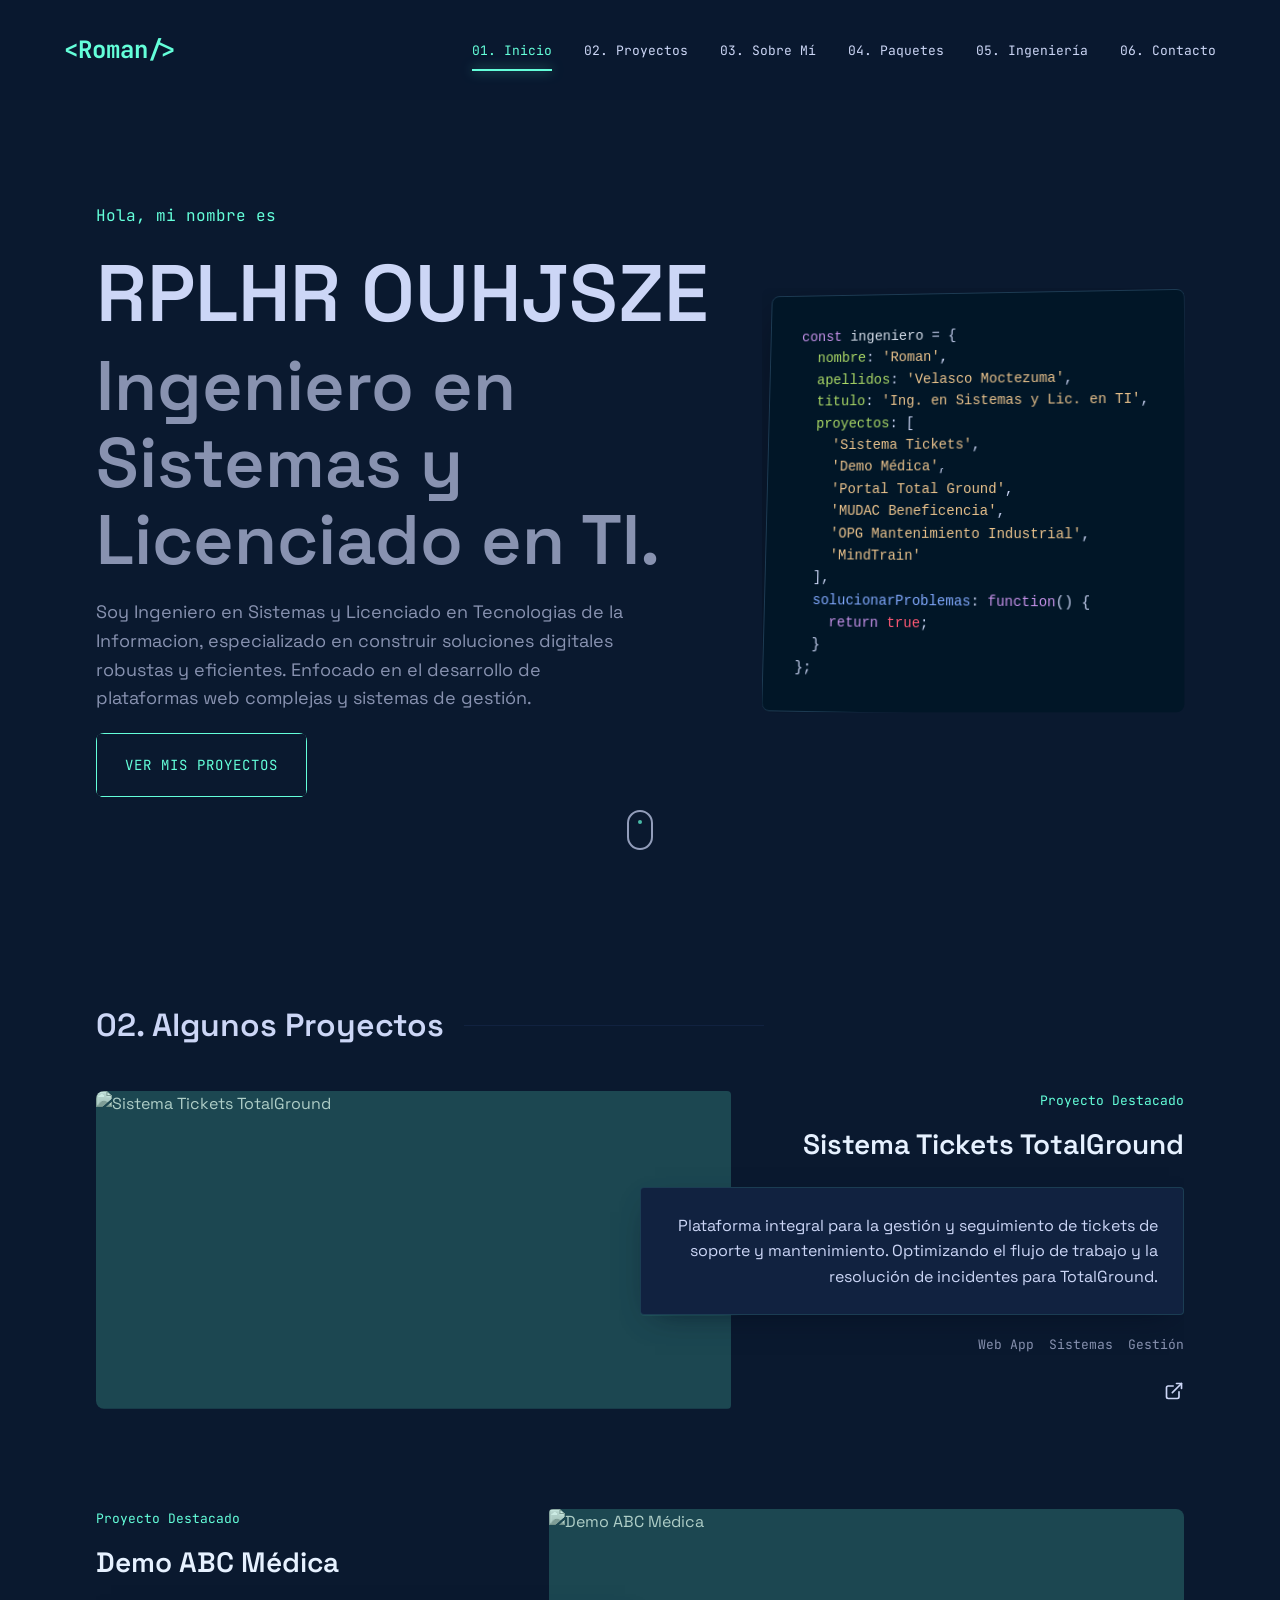
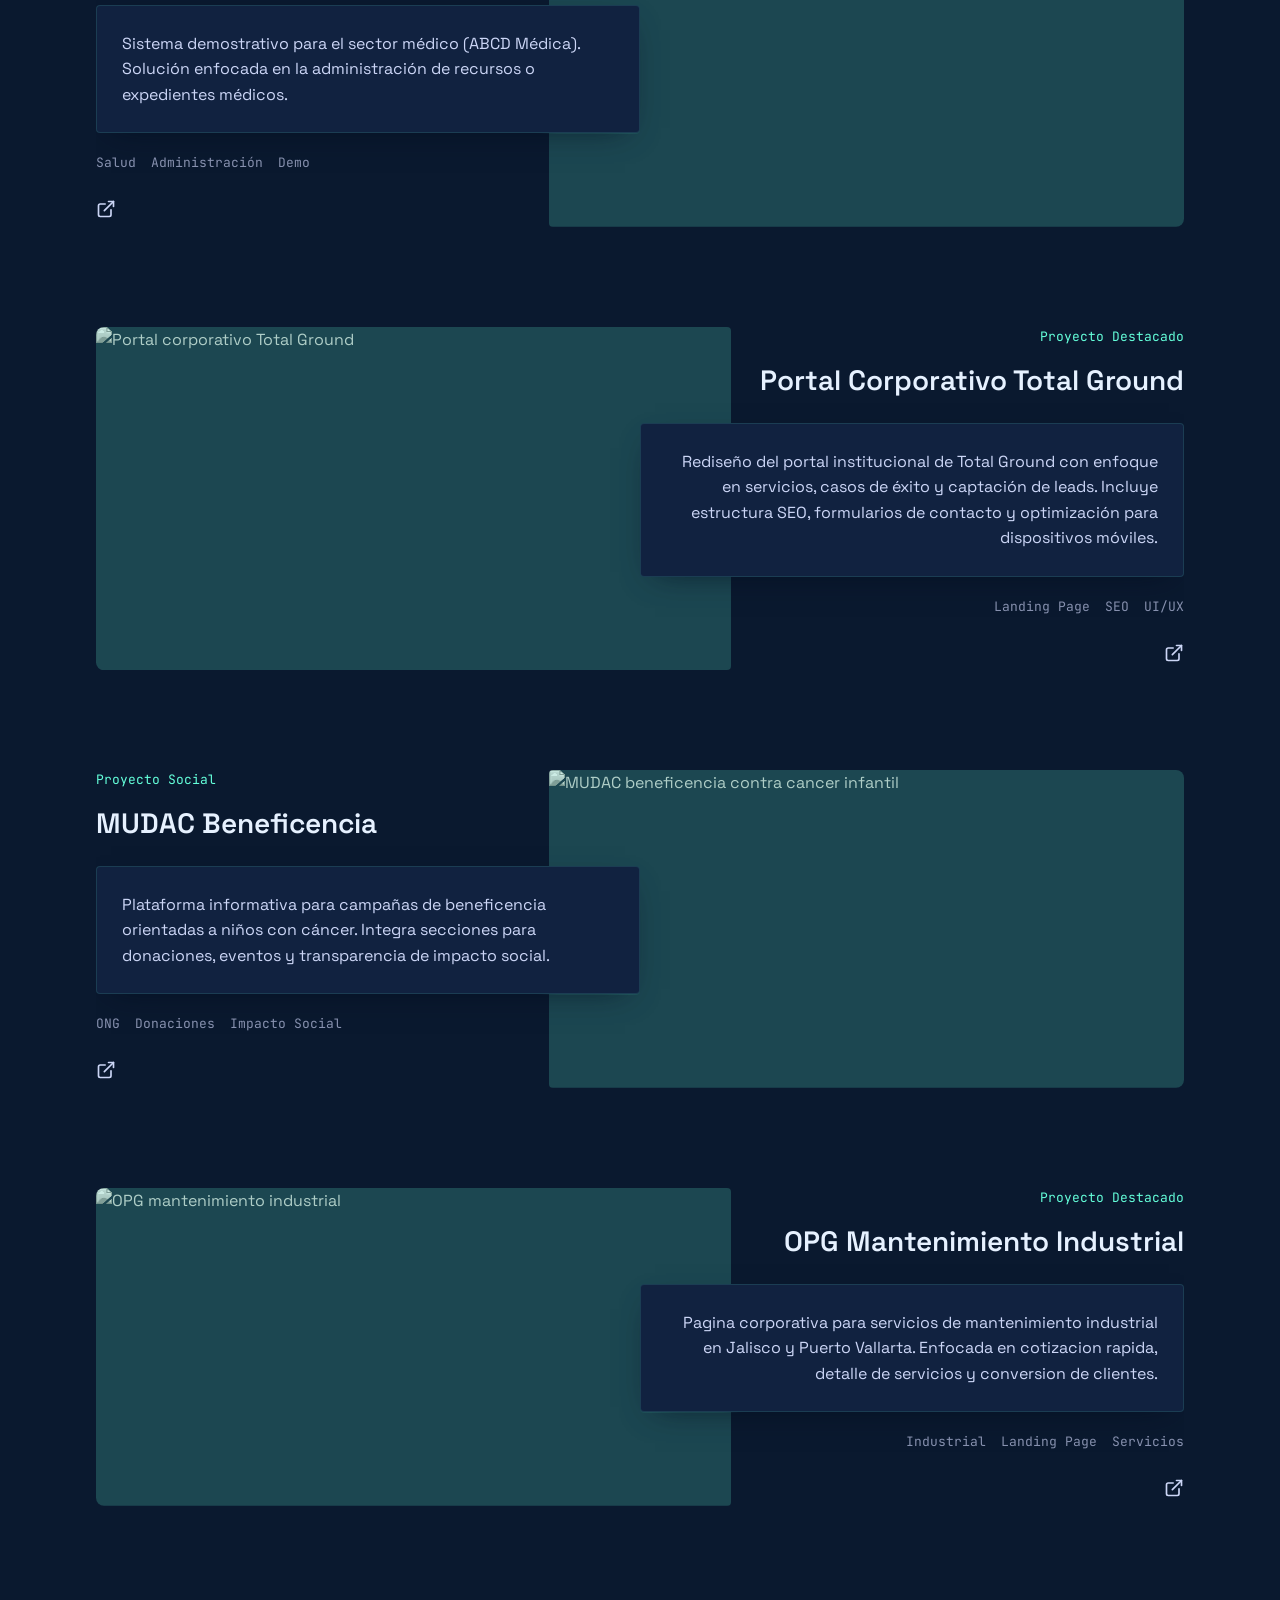
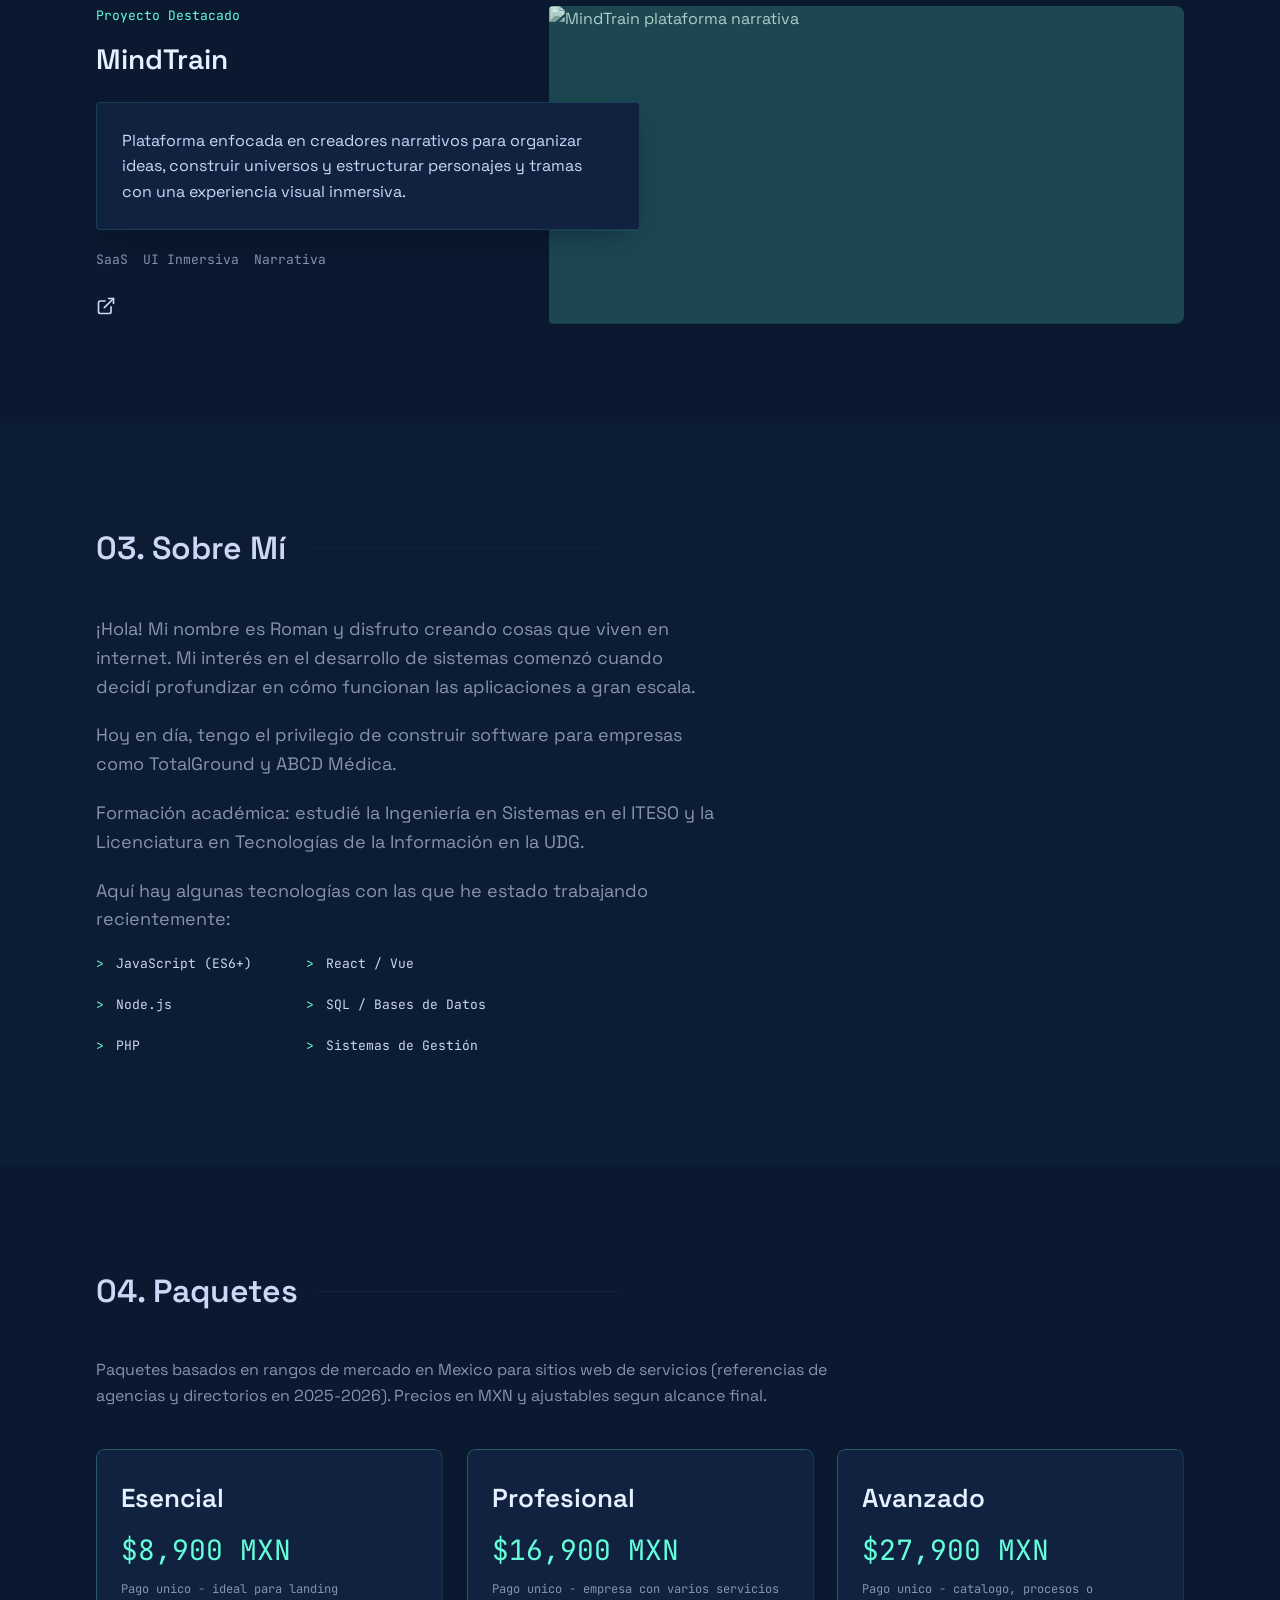
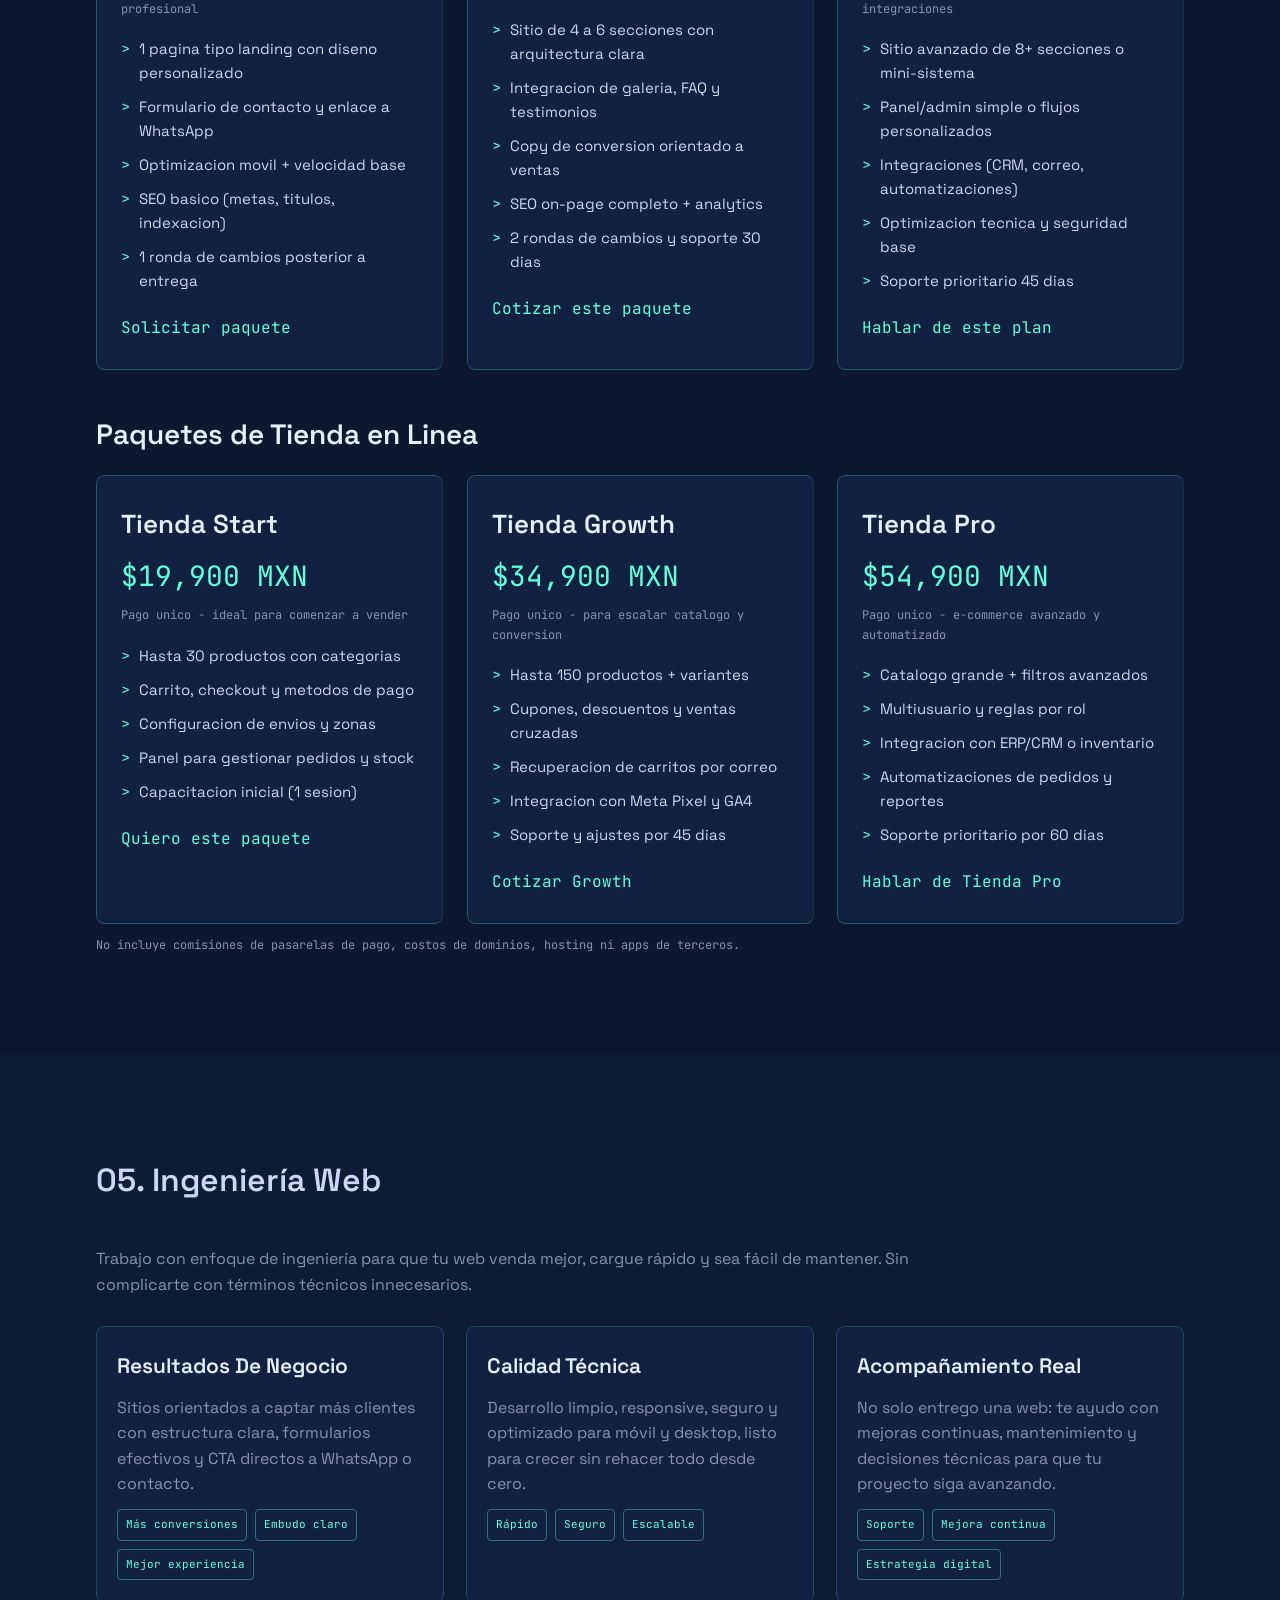
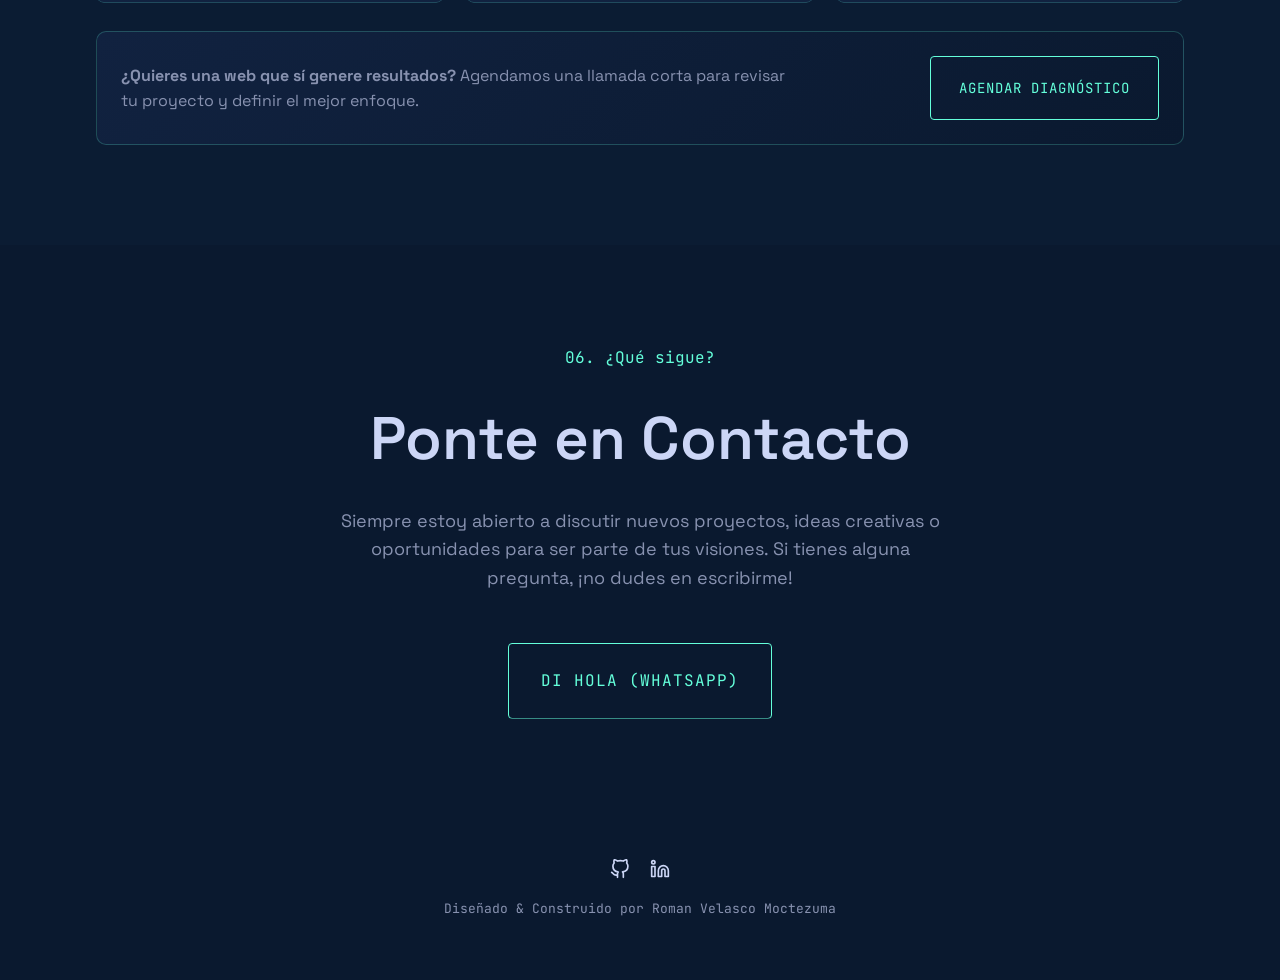
==== index.html @ 709e305c "Add files via upload" ====
﻿<!DOCTYPE html>
<html lang="es">

<head>
    <meta charset="UTF-8">
    <meta name="viewport" content="width=device-width, initial-scale=1.0">
    <title>Roman Velasco | Ing. en Sistemas y Lic. en TI</title>
    <meta name="description"
        content="Portafolio de Roman Velasco Moctezuma, Ingeniero en Sistemas y Licenciado en Tecnologias de la Informacion.">

    <!-- Fonts -->
    <link rel="preconnect" href="https://fonts.googleapis.com">
    <link rel="preconnect" href="https://fonts.gstatic.com" crossorigin>
    <link
        href="https://fonts.googleapis.com/css2?family=JetBrains+Mono:wght@400;700&family=Space+Grotesk:wght@300;400;600;700&display=swap"
        rel="stylesheet">

    <style>
        /* CSS Consolidated */
        :root {
            --bg-color: #0a192f;
            --bg-light: #112240;
            --text-primary: #ccd6f6;
            --text-secondary: #8892b0;
            --accent-color: #64ffda;
            --white: #e6f1ff;
            --font-mono: 'JetBrains Mono', monospace;
            --font-sans: 'Space Grotesk', sans-serif;
            --transition: all 0.25s cubic-bezier(0.645, 0.045, 0.355, 1);
            --nav-height: 100px;
        }

        * {
            margin: 0;
            padding: 0;
            box-sizing: border-box;
            cursor: default;
            /* Fallback to default if JS fails custom cursor */
        }

        /* Base visibility fallback: if JS loads, it will add .visible classes. 
   But to be safe on slow/weird hosting, we'll keep opacity 1 by default for critical content 
   and only hide if we add specific JS classes, or just simplify.
   
   Better strategy: Start with opacity 1, use JS to add 'fade-initial' class that sets it to 0. 
   BUT standard AOS pattern is start 0. Let's fix the start state.
*/

        html {
            scroll-behavior: smooth;
        }

        body {
            background-color: var(--bg-color);
            color: var(--text-primary);
            font-family: var(--font-sans);
            line-height: 1.6;
            overflow-x: hidden;
        }

        /* Custom Cursor - Only works if JS runs */
        .cursor {
            width: 8px;
            height: 8px;
            background: var(--accent-color);
            border-radius: 50%;
            position: fixed;
            pointer-events: none;
            z-index: 9999;
            transform: translate(-50%, -50%);
            mix-blend-mode: difference;
            opacity: 0;
            /* Hidden by default until JS moves it */
        }

        .cursor-follower {
            width: 40px;
            height: 40px;
            border: 1px solid var(--accent-color);
            border-radius: 50%;
            position: fixed;
            pointer-events: none;
            z-index: 9998;
            transform: translate(-50%, -50%);
            opacity: 0;
            /* Hidden by default until JS moves it */
            transition: transform 0.15s, width 0.3s, height 0.3s, background 0.3s, opacity 0.3s;
        }

        /* Scrollbar */
        ::-webkit-scrollbar {
            width: 10px;
        }

        ::-webkit-scrollbar-track {
            background: var(--bg-color);
        }

        ::-webkit-scrollbar-thumb {
            background: var(--bg-light);
            border-radius: 5px;
            border: 2px solid var(--bg-color);
        }

        ::-webkit-scrollbar-thumb:hover {
            background: var(--accent-color);
        }

        a {
            text-decoration: none;
            color: inherit;
            transition: var(--transition);
        }

        a:hover {
            color: var(--accent-color);
            cursor: pointer;
        }

        ul {
            list-style: none;
        }

        h1,
        h2,
        h3,
        h4,
        h5,
        h6 {
            margin: 0 0 10px 0;
            font-weight: 600;
            color: var(--text-primary);
        }

        p {
            margin-bottom: 20px;
            color: var(--text-secondary);
        }

        .container {
            width: 85%;
            max-width: 1200px;
            margin: 0 auto;
        }

        .section {
            padding: 100px 0;
        }

        .btn-primary {
            display: inline-block;
            padding: 1.25rem 1.75rem;
            color: var(--accent-color);
            background-color: transparent;
            border: 1px solid var(--accent-color);
            border-radius: 4px;
            font-family: var(--font-mono);
            font-size: 14px;
            text-transform: uppercase;
            letter-spacing: 1px;
            transition: var(--transition);
        }

        .btn-primary:hover {
            background-color: rgba(100, 255, 218, 0.1);
            box-shadow: 4px 4px 0 var(--accent-color);
            transform: translate(-4px, -4px);
        }

        /* Navbar */
        .navbar {
            position: fixed;
            top: 0;
            width: 100%;
            height: var(--nav-height);
            background: rgba(10, 25, 47, 0.85);
            backdrop-filter: blur(10px);
            z-index: 100;
            display: flex;
            align-items: center;
            transition: var(--transition);
            box-shadow: 0 10px 30px -10px rgba(2, 12, 27, 0.7);
        }

        .nav-container {
            display: flex;
            justify-content: space-between;
            align-items: center;
            width: 90%;
        }

        .logo {
            color: var(--accent-color);
            font-family: var(--font-mono);
            font-size: 1.5rem;
            font-weight: 700;
            z-index: 101;
        }

        .nav-links {
            display: flex;
            gap: 2rem;
            position: relative;
        }

        .nav-links::after {
            content: "";
            position: absolute;
            left: var(--nav-indicator-left, 0px);
            width: var(--nav-indicator-width, 0px);
            bottom: -8px;
            height: 2px;
            background: var(--accent-color);
            box-shadow: 0 0 12px rgba(100, 255, 218, 0.6);
            transition: left 0.25s ease, width 0.25s ease, opacity 0.2s ease;
            opacity: var(--nav-indicator-opacity, 1);
        }

        .nav-link {
            font-family: var(--font-mono);
            font-size: 13px;
            color: var(--text-primary);
            position: relative;
            padding-bottom: 4px;
        }

        .nav-link:hover {
            color: var(--accent-color);
        }

        .nav-link.is-current {
            color: var(--accent-color);
        }

        .nav-link span {
            color: var(--accent-color);
        }

        .hamburger {
            display: none;
            z-index: 101;
            cursor: pointer;
            background: transparent;
            border: 0;
            padding: 6px;
        }

        .bar {
            display: block;
            width: 25px;
            height: 3px;
            margin: 5px auto;
            background-color: var(--accent-color);
            transition: var(--transition);
        }

        .hamburger.open .bar:nth-child(1) {
            transform: translateY(8px) rotate(45deg);
        }

        .hamburger.open .bar:nth-child(2) {
            opacity: 0;
        }

        .hamburger.open .bar:nth-child(3) {
            transform: translateY(-8px) rotate(-45deg);
        }

        .nav-overlay {
            position: fixed;
            inset: 0;
            background: rgba(2, 12, 27, 0.7);
            backdrop-filter: blur(2px);
            opacity: 0;
            pointer-events: none;
            transition: var(--transition);
            z-index: 95;
        }

        body.menu-open {
            overflow: hidden;
        }

        /* Hero */
        .hero {
            height: 100vh;
            display: flex;
            align-items: center;
            position: relative;
            padding-top: var(--nav-height);
        }

        .hero-container {
            display: grid;
            grid-template-columns: 3fr 2fr;
            gap: 2rem;
            align-items: center;
        }

        .subtitle {
            display: block;
            font-family: var(--font-mono);
            color: var(--accent-color);
            margin-bottom: 20px;
            font-size: 16px;
        }

        .hero h1 {
            font-size: clamp(40px, 8vw, 80px);
            color: var(--text-primary);
            line-height: 1.1;
        }

        .hero h2 {
            font-size: clamp(30px, 6vw, 70px);
            color: var(--text-secondary);
            line-height: 1.1;
            margin-bottom: 20px;
        }

        .hero p {
            max-width: 540px;
            font-size: 18px;
        }

        /* Code Block */
        .code-block {
            background: #011627;
            padding: 2rem;
            border-radius: 8px;
            box-shadow: 0 20px 50px rgba(0, 0, 0, 0.3);
            border: 1px solid #1d3b53;
            font-family: var(--font-mono);
            font-size: 14px;
            overflow-x: auto;
            position: relative;
            transform: perspective(1000px) rotateY(-5deg) rotateX(5deg);
            transition: transform 0.3s;
        }

        .code-block:hover {
            transform: perspective(1000px) rotateY(0) rotateX(0);
        }

        .keyword {
            color: #c792ea;
        }

        .variable {
            color: #d6deeb;
        }

        .property {
            color: #addb67;
        }

        .string {
            color: #ecc48d;
        }

        .boolean {
            color: #ff5874;
        }

        .function {
            color: #82aaff;
        }

        /* Scroll Indicator */
        .scroll-indicator {
            position: absolute;
            bottom: 40px;
            left: 50%;
            transform: translateX(-50%);
            display: flex;
            flex-direction: column;
            align-items: center;
            opacity: 0.7;
        }

        .mouse {
            width: 26px;
            height: 40px;
            border: 2px solid var(--text-primary);
            border-radius: 20px;
            position: relative;
            margin-bottom: 10px;
        }

        .wheel {
            width: 4px;
            height: 4px;
            background: var(--accent-color);
            border-radius: 50%;
            position: absolute;
            top: 8px;
            left: 50%;
            transform: translateX(-50%);
            animation: scroll 1.5s infinite;
        }

        @keyframes scroll {
            0% {
                transform: translate(-50%, 0);
                opacity: 1;
            }

            100% {
                transform: translate(-50%, 15px);
                opacity: 0;
            }
        }

        /* Work */
        .section-title {
            display: flex;
            align-items: center;
            font-size: clamp(26px, 5vw, 32px);
            margin-bottom: 40px;
            white-space: nowrap;
        }

        .section-title::before {
            counter-increment: section;
            margin-right: 10px;
            color: var(--accent-color);
            font-family: var(--font-mono);
            font-size: clamp(16px, 3vw, 20px);
            font-weight: 400;
        }

        .section-title::after {
            content: "";
            display: block;
            width: 300px;
            height: 1px;
            background-color: var(--bg-light);
            margin-left: 20px;
        }

        .projects-grid {
            display: flex;
            flex-direction: column;
            gap: 100px;
        }

        .project-card {
            display: grid;
            grid-template-columns: repeat(12, 1fr);
            align-items: center;
            position: relative;
        }

        .project-image {
            grid-column: 1 / 8;
            grid-row: 1 / -1;
            position: relative;
            border-radius: 4px;
            overflow: hidden;
            height: 100%;
        }

        .project-image img {
            width: 100%;
            height: 100%;
            object-fit: cover;
            filter: grayscale(100%) contrast(1) brightness(90%);
            transition: var(--transition);
        }

        .project-overlay {
            position: absolute;
            top: 0;
            left: 0;
            width: 100%;
            height: 100%;
            background-color: rgba(100, 255, 218, 0.2);
            transition: var(--transition);
        }

        .project-card:hover .project-image img {
            filter: none;
        }

        .project-card:hover .project-overlay {
            background-color: transparent;
        }

        .project-content {
            grid-column: 7 / -1;
            grid-row: 1 / -1;
            text-align: right;
            z-index: 2;
        }

        /* Right Aligned Project */
        .project-card-right .project-image {
            grid-column: 6 / -1;
        }

        .project-card-right .project-content {
            grid-column: 1 / 7;
            text-align: left;
        }

        .project-overline {
            color: var(--accent-color);
            font-family: var(--font-mono);
            font-size: 13px;
            margin-bottom: 10px;
            display: block;
        }

        .project-title {
            font-size: 28px;
            color: var(--white);
            margin-bottom: 20px;
        }

        .project-description {
            background-color: var(--bg-light);
            padding: 25px;
            border-radius: 4px;
            box-shadow: 0 10px 30px -15px rgba(2, 12, 27, 0.7);
            margin-bottom: 20px;
        }

        .project-description p {
            margin-bottom: 0;
            color: var(--text-primary);
        }

        .project-tech-list {
            display: flex;
            flex-wrap: wrap;
            justify-content: flex-end;
            gap: 15px;
            margin-bottom: 25px;
            font-family: var(--font-mono);
            font-size: 13px;
            color: var(--text-secondary);
        }

        .project-card-right .project-tech-list {
            justify-content: flex-start;
        }

        .project-links {
            display: flex;
            justify-content: flex-end;
            gap: 20px;
        }

        .project-card-right .project-links {
            justify-content: flex-start;
        }

        .project-links a {
            color: var(--text-primary);
        }

        .project-links a:hover {
            color: var(--accent-color);
        }

        .package-card,
        .engineering-card,
        .quote-card,
        .ops-box,
        .stack-card,
        .project-description {
            position: relative;
            overflow: hidden;
            border: 1px solid rgba(100, 255, 218, 0.12);
            backdrop-filter: blur(8px);
        }

        .package-card::before,
        .engineering-card::before,
        .quote-card::before,
        .ops-box::before,
        .stack-card::before,
        .project-description::before {
            content: "";
            position: absolute;
            inset: -30% -40%;
            background: radial-gradient(circle at top right, rgba(100, 255, 218, 0.2), transparent 55%);
            opacity: 0;
            transform: translateY(8px);
            transition: opacity 0.35s ease, transform 0.35s ease;
            pointer-events: none;
        }

        .package-card:hover::before,
        .engineering-card:hover::before,
        .quote-card:hover::before,
        .ops-box:hover::before,
        .stack-card:hover::before,
        .project-card:hover .project-description::before {
            opacity: 1;
            transform: translateY(0);
        }

        /* About & Contact */
        .bg-dim {
            background-color: #0b1c33;
        }

        .about-content {
            display: grid;
            grid-template-columns: 3fr 2fr;
            gap: 50px;
        }

        .about-text p {
            font-size: 18px;
        }

        .skills-list {
            display: grid;
            grid-template-columns: repeat(2, minmax(140px, 200px));
            gap: 10px;
            padding: 0;
            margin: 20px 0 0 0;
            list-style: none;
        }

        .skills-list li {
            position: relative;
            margin-bottom: 10px;
            padding-left: 20px;
            font-family: var(--font-mono);
            font-size: 13px;
        }

        .skills-list li::before {
            content: ">";
            position: absolute;
            left: 0;
            color: var(--accent-color);
        }

        .packages-subtitle {
            max-width: 760px;
            margin: 0 0 40px;
            color: var(--text-secondary);
        }

        .packages-subheading {
            margin: 42px 0 18px;
            font-size: clamp(22px, 3vw, 28px);
            color: var(--white);
        }

        .packages-note {
            margin: 12px 0 0;
            font-family: var(--font-mono);
            font-size: 12px;
            color: var(--text-secondary);
        }

        .packages-grid {
            display: grid;
            grid-template-columns: repeat(3, minmax(220px, 1fr));
            gap: 24px;
        }

        .package-card {
            background: var(--bg-light);
            border: 1px solid rgba(100, 255, 218, 0.25);
            border-radius: 8px;
            padding: 28px 24px;
            transition: var(--transition);
        }

        .package-card:hover {
            transform: translateY(-6px);
            border-color: var(--accent-color);
            box-shadow: 0 12px 28px rgba(2, 12, 27, 0.55);
        }

        .package-name {
            font-size: 26px;
            color: var(--white);
            margin-bottom: 8px;
        }

        .package-price {
            font-family: var(--font-mono);
            font-size: 28px;
            color: var(--accent-color);
            margin-bottom: 8px;
        }

        .package-note {
            font-family: var(--font-mono);
            font-size: 12px;
            color: var(--text-secondary);
            margin-bottom: 18px;
        }

        .package-includes li {
            position: relative;
            margin-bottom: 10px;
            padding-left: 18px;
            color: var(--text-primary);
            font-size: 15px;
        }

        .package-includes li::before {
            content: ">";
            position: absolute;
            left: 0;
            color: var(--accent-color);
        }

        .package-cta {
            display: inline-block;
            margin-top: 12px;
            font-family: var(--font-mono);
            color: var(--accent-color);
            border-bottom: 1px solid transparent;
        }

        .package-cta:hover {
            border-bottom-color: var(--accent-color);
        }

        /* Override bullet glyph to avoid encoding artifacts */
        .package-includes li::before {
            content: ">";
        }

        .engineering-intro {
            max-width: 820px;
            margin-bottom: 28px;
            color: var(--text-secondary);
        }

        .engineering-grid {
            display: grid;
            grid-template-columns: repeat(3, minmax(220px, 1fr));
            gap: 22px;
        }

        .engineering-card {
            background: var(--bg-light);
            border: 1px solid rgba(100, 255, 218, 0.18);
            border-radius: 8px;
            padding: 22px 20px;
        }

        .engineering-card h3 {
            margin-bottom: 12px;
            color: var(--white);
            font-size: 21px;
        }

        .engineering-card p {
            margin-bottom: 12px;
        }

        .metric-list {
            display: flex;
            flex-wrap: wrap;
            gap: 8px;
            margin-top: 12px;
        }

        .metric-list span {
            border: 1px solid rgba(100, 255, 218, 0.35);
            padding: 6px 8px;
            border-radius: 4px;
            font-family: var(--font-mono);
            font-size: 11px;
            color: var(--accent-color);
        }

        .section-mini-title {
            margin: 34px 0 14px;
            font-size: clamp(20px, 3vw, 28px);
            color: var(--white);
        }

        .stack-grid {
            display: grid;
            grid-template-columns: repeat(2, minmax(260px, 1fr));
            gap: 18px;
        }

        .stack-card {
            background: rgba(17, 34, 64, 0.7);
            border: 1px solid rgba(100, 255, 218, 0.16);
            border-radius: 8px;
            padding: 18px;
        }

        .stack-badges {
            display: flex;
            flex-wrap: wrap;
            gap: 8px;
            margin-top: 10px;
        }

        .stack-badges span {
            font-family: var(--font-mono);
            font-size: 12px;
            color: var(--text-primary);
            background: rgba(100, 255, 218, 0.08);
            border: 1px solid rgba(100, 255, 218, 0.2);
            border-radius: 4px;
            padding: 4px 8px;
        }

        .ops-grid {
            display: grid;
            grid-template-columns: repeat(3, minmax(220px, 1fr));
            gap: 16px;
        }

        .ops-box {
            background: rgba(17, 34, 64, 0.75);
            border-radius: 8px;
            padding: 18px;
            border-left: 2px solid var(--accent-color);
        }

        .ops-box ul {
            margin-top: 8px;
        }

        .ops-box li {
            margin-bottom: 8px;
            color: var(--text-secondary);
            font-size: 14px;
        }

        .ops-box li strong {
            color: var(--text-primary);
            font-family: var(--font-mono);
            font-size: 12px;
        }

        .testimonials-grid {
            display: grid;
            grid-template-columns: repeat(3, minmax(220px, 1fr));
            gap: 16px;
        }

        .quote-card {
            background: rgba(17, 34, 64, 0.72);
            border: 1px solid rgba(100, 255, 218, 0.14);
            border-radius: 8px;
            padding: 18px;
        }

        .quote-card p {
            margin-bottom: 10px;
            color: var(--text-primary);
            font-size: 15px;
        }

        .quote-card span {
            font-family: var(--font-mono);
            font-size: 12px;
            color: var(--accent-color);
        }

        .cta-box {
            margin-top: 28px;
            background: linear-gradient(135deg, rgba(17, 34, 64, 1), rgba(10, 25, 47, 1));
            border: 1px solid rgba(100, 255, 218, 0.22);
            border-radius: 10px;
            padding: 24px;
            display: flex;
            justify-content: space-between;
            align-items: center;
            gap: 20px;
        }

        .cta-box p {
            margin: 0;
            max-width: 680px;
        }

        .contact-title {
            font-size: clamp(40px, 5vw, 60px);
            margin-bottom: 20px;
            color: var(--text-primary);
        }

        .contact-desc {
            max-width: 600px;
            margin: 0 auto 50px;
            font-size: 18px;
        }

        .big-btn {
            padding: 1.5rem 2rem;
            font-size: 16px;
        }

        .text-center {
            text-align: center;
        }

        .footer {
            padding: 40px 0;
            text-align: center;
            font-family: var(--font-mono);
            font-size: 13px;
        }

        .social-icons {
            display: flex;
            justify-content: center;
            gap: 20px;
            margin-bottom: 20px;
        }

        .social-icons a {
            width: 20px;
            height: 20px;
        }

        /* Animations & Fallback */
        /* IMPORTANT: We set default opacity to 1 so content is visible even if JS fails */
        .fade-in-up,
        .fade-in,
        .fade-on-scroll {
            opacity: 1;
            /* Default visible */
            transition: opacity 0.7s ease-out, transform 0.7s ease-out, filter 0.7s ease-out, clip-path 0.7s ease-out;
            transition-delay: var(--reveal-delay, 0ms);
        }

        /* JS will add this class to hide elements initially */
        .js-hidden {
            opacity: 0 !important;
            transform: translateY(30px);
            filter: blur(10px);
            clip-path: inset(0 0 18% 0 round 8px);
            will-change: opacity, transform, filter, clip-path;
        }

        .visible {
            opacity: 1 !important;
            transform: translateY(0) !important;
            filter: blur(0);
            clip-path: inset(0 0 0 0 round 8px);
        }

        /* Responsive */
        @media (max-width: 768px) {
            .nav-links {
                display: flex;
                flex-direction: column;
                align-items: flex-start;
                gap: 0.4rem;
                position: fixed;
                top: 0;
                right: -100%;
                width: min(85vw, 360px);
                height: 100vh;
                background-color: #0b1c33;
                padding: calc(var(--nav-height) + 24px) 1.5rem 2rem;
                box-shadow: -14px 0 30px rgba(0, 0, 0, 0.45);
                transition: right 0.3s ease;
                pointer-events: none;
                z-index: 100;
            }

            .nav-links::after {
                opacity: 0;
            }

            .nav-links.active {
                right: 0;
                pointer-events: auto;
            }

            .nav-link {
                display: block;
                width: 100%;
                padding: 0.85rem 0.25rem;
                font-size: 15px;
                border-bottom: 1px solid rgba(100, 255, 218, 0.12);
            }

            .nav-overlay.active {
                opacity: 1;
                pointer-events: auto;
            }

            .hamburger {
                display: block;
            }

            .hero-container {
                grid-template-columns: 1fr;
            }

            .hero-visual {
                display: none;
            }

            .project-card,
            .project-card-right {
                display: block;
                margin-bottom: 50px;
            }

            .project-image {
                grid-column: 1 / -1;
                height: 250px;
                margin-bottom: 20px;
            }

            .project-content {
                grid-column: 1 / -1;
                padding: 20px 0;
                text-align: left;
            }

            .project-description {
                background: transparent;
                padding: 0;
                box-shadow: none;
                color: var(--text-secondary);
            }

            .project-tech-list {
                justify-content: flex-start;
            }

            .project-links {
                justify-content: flex-start;
            }

            .packages-grid {
                grid-template-columns: 1fr;
            }

            .engineering-grid,
            .stack-grid,
            .ops-grid,
            .testimonials-grid {
                grid-template-columns: 1fr;
            }

            .cta-box {
                display: block;
            }

            .cta-box .btn-primary {
                margin-top: 14px;
            }

            @keyframes fadeIn {
                to {
                    opacity: 1;
                }
            }
        }
    </style>
</head>

<body>
    <!-- Custom Cursor -->
    <div class="cursor"></div>
    <div class="cursor-follower"></div>

    <!-- Navigation -->
    <nav class="navbar">
        <div class="container nav-container">
            <a href="#" class="logo">&lt;Roman/&gt;</a>
            <ul class="nav-links" id="main-nav">
                <li><a href="#home" class="nav-link">01. Inicio</a></li>
                <li><a href="#work" class="nav-link">02. Proyectos</a></li>
                <li><a href="#about" class="nav-link">03. Sobre Mí</a></li>
                <li><a href="#packages" class="nav-link">04. Paquetes</a></li>
                <li><a href="#engineering" class="nav-link">05. Ingeniería</a></li>
                <li><a href="#contact" class="nav-link">06. Contacto</a></li>
            </ul>
            <button class="hamburger" type="button" aria-label="Abrir menú" aria-expanded="false"
                aria-controls="main-nav">
                <span class="bar"></span>
                <span class="bar"></span>
                <span class="bar"></span>
            </button>
        </div>
    </nav>
    <div class="nav-overlay"></div>

    <!-- Hero Section -->
    <header id="home" class="hero">
        <div class="container hero-container">
            <div class="hero-content">
                <span class="subtitle fade-in-up">Hola, mi nombre es</span>
                <h1 class="glitch fade-in-up delay-1" data-text="Roman Velasco">Roman Velasco</h1>
                <h2 class="fade-in-up delay-2">Ingeniero en Sistemas y Licenciado en TI.</h2>
                <p class="fade-in-up delay-3">Soy Ingeniero en Sistemas y Licenciado en Tecnologias de la Informacion, especializado en construir soluciones
                    digitales robustas y eficientes. Enfocado en el desarrollo de plataformas web complejas y sistemas
                    de gestión.</p>
                <a href="#work" class="btn-primary fade-in-up delay-4">Ver mis proyectos</a>
            </div>
            <div class="hero-visual fade-in delay-2">
                <div class="code-block">
                    <pre><code class="language-javascript"><span class="keyword">const</span> <span class="variable">ingeniero</span> = {
  <span class="property">nombre</span>: <span class="string">'Roman'</span>,
  <span class="property">apellidos</span>: <span class="string">'Velasco Moctezuma'</span>,
  <span class="property">titulo</span>: <span class="string">'Ing. en Sistemas y Lic. en TI'</span>,
  <span class="property">proyectos</span>: [
    <span class="string">'Sistema Tickets'</span>,
    <span class="string">'Demo Médica'</span>,
    <span class="string">'Portal Total Ground'</span>,
    <span class="string">'MUDAC Beneficencia'</span>,
    <span class="string">'OPG Mantenimiento Industrial'</span>,
    <span class="string">'MindTrain'</span>
  ],
  <span class="function">solucionarProblemas</span>: <span class="keyword">function</span>() {
    <span class="keyword">return</span> <span class="boolean">true</span>;
  }
};</code></pre>
                </div>
            </div>
        </div>
        <div class="scroll-indicator">
            <div class="mouse">
                <div class="wheel"></div>
            </div>
            <div class="arrow">
                <span></span>
                <span></span>
                <span></span>
            </div>
        </div>
    </header>

    <!-- Work Section -->
    <section id="work" class="section">
        <div class="container">
            <h2 class="section-title fade-on-scroll">02. Algunos Proyectos</h2>

            <div class="projects-grid">
                <!-- Project 1 -->
                <article class="project-card fade-on-scroll">
                    <div class="project-image">
                        <img src="images/tg.png" alt="Sistema Tickets TotalGround">
                        <div class="project-overlay"></div>
                    </div>
                    <div class="project-content">
                        <span class="project-overline">Proyecto Destacado</span>
                        <h3 class="project-title">Sistema Tickets TotalGround</h3>
                        <div class="project-description">
                            <p>Plataforma integral para la gestión y seguimiento de tickets de soporte y mantenimiento.
                                Optimizando el flujo de trabajo y la resolución de incidentes para TotalGround.</p>
                        </div>
                        <ul class="project-tech-list">
                            <li>Web App</li>
                            <li>Sistemas</li>
                            <li>Gestión</li>
                        </ul>
                        <div class="project-links">
                            <a href="https://sistematickets.totalground.com" target="_blank"
                                aria-label="External Link"><svg xmlns="http://www.w3.org/2000/svg" width="20"
                                    height="20" viewBox="0 0 24 24" fill="none" stroke="currentColor" stroke-width="2"
                                    stroke-linecap="round" stroke-linejoin="round"
                                    class="feather feather-external-link">
                                    <path d="M18 13v6a2 2 0 0 1-2 2H5a2 2 0 0 1-2-2V8a2 2 0 0 1 2-2h6"></path>
                                    <polyline points="15 3 21 3 21 9"></polyline>
                                    <line x1="10" y1="14" x2="21" y2="3"></line>
                                </svg></a>
                        </div>
                    </div>
                </article>

                <!-- Project 2 -->
                <article class="project-card project-card-right fade-on-scroll">
                    <div class="project-content">
                        <span class="project-overline">Proyecto Destacado</span>
                        <h3 class="project-title">Demo ABC Médica</h3>
                        <div class="project-description">
                            <p>Sistema demostrativo para el sector médico (ABCD Médica). Solución enfocada en la
                                administración de recursos o expedientes médicos.</p>
                        </div>
                        <ul class="project-tech-list">
                            <li>Salud</li>
                            <li>Administración</li>
                            <li>Demo</li>
                        </ul>
                        <div class="project-links">
                            <a href="http://demo.abcdmedica.com/" target="_blank" aria-label="External Link"><svg
                                    xmlns="http://www.w3.org/2000/svg" width="20" height="20" viewBox="0 0 24 24"
                                    fill="none" stroke="currentColor" stroke-width="2" stroke-linecap="round"
                                    stroke-linejoin="round" class="feather feather-external-link">
                                    <path d="M18 13v6a2 2 0 0 1-2 2H5a2 2 0 0 1-2-2V8a2 2 0 0 1 2-2h6"></path>
                                    <polyline points="15 3 21 3 21 9"></polyline>
                                    <line x1="10" y1="14" x2="21" y2="3"></line>
                                </svg></a>
                        </div>
                    </div>
                    <div class="project-image">
                        <img src="https://images.unsplash.com/photo-1576091160399-112ba8d25d1d?ixlib=rb-4.0.3&auto=format&fit=crop&w=800&q=80"
                            alt="Demo ABC Médica">
                        <div class="project-overlay"></div>
                    </div>
                </article>

                <!-- Project 3 -->
                <article class="project-card fade-on-scroll">
                    <div class="project-image">
                        <img src="https://images.unsplash.com/photo-1581092160607-ee22621dd758?ixlib=rb-4.0.3&auto=format&fit=crop&w=800&q=80"
                            alt="Portal corporativo Total Ground">
                        <div class="project-overlay"></div>
                    </div>
                    <div class="project-content">
                        <span class="project-overline">Proyecto Destacado</span>
                        <h3 class="project-title">Portal Corporativo Total Ground</h3>
                        <div class="project-description">
                            <p>Rediseño del portal institucional de Total Ground con enfoque en servicios, casos de
                                éxito y captación de leads. Incluye estructura SEO, formularios de contacto y
                                optimización para dispositivos móviles.</p>
                        </div>
                        <ul class="project-tech-list">
                            <li>Landing Page</li>
                            <li>SEO</li>
                            <li>UI/UX</li>
                        </ul>
                        <div class="project-links">
                            <a href="https://totalground.com/" target="_blank" aria-label="External Link"><svg
                                    xmlns="http://www.w3.org/2000/svg" width="20" height="20" viewBox="0 0 24 24"
                                    fill="none" stroke="currentColor" stroke-width="2" stroke-linecap="round"
                                    stroke-linejoin="round" class="feather feather-external-link">
                                    <path d="M18 13v6a2 2 0 0 1-2 2H5a2 2 0 0 1-2-2V8a2 2 0 0 1 2-2h6"></path>
                                    <polyline points="15 3 21 3 21 9"></polyline>
                                    <line x1="10" y1="14" x2="21" y2="3"></line>
                                </svg></a>
                        </div>
                    </div>
                </article>

                <!-- Project 4 -->
                <article class="project-card project-card-right fade-on-scroll">
                    <div class="project-content">
                        <span class="project-overline">Proyecto Social</span>
                        <h3 class="project-title">MUDAC Beneficencia</h3>
                        <div class="project-description">
                            <p>Plataforma informativa para campañas de beneficencia orientadas a niños con cáncer.
                                Integra secciones para donaciones, eventos y transparencia de impacto social.</p>
                        </div>
                        <ul class="project-tech-list">
                            <li>ONG</li>
                            <li>Donaciones</li>
                            <li>Impacto Social</li>
                        </ul>
                        <div class="project-links">
                            <a href="#" target="_blank" aria-label="External Link"><svg
                                    xmlns="http://www.w3.org/2000/svg" width="20" height="20" viewBox="0 0 24 24"
                                    fill="none" stroke="currentColor" stroke-width="2" stroke-linecap="round"
                                    stroke-linejoin="round" class="feather feather-external-link">
                                    <path d="M18 13v6a2 2 0 0 1-2 2H5a2 2 0 0 1-2-2V8a2 2 0 0 1 2-2h6"></path>
                                    <polyline points="15 3 21 3 21 9"></polyline>
                                    <line x1="10" y1="14" x2="21" y2="3"></line>
                                </svg></a>
                        </div>
                    </div>
                    <div class="project-image">
                        <img src="https://images.unsplash.com/photo-1512678080530-7760d81faba6?ixlib=rb-4.0.3&auto=format&fit=crop&w=800&q=80"
                            alt="MUDAC beneficencia contra cancer infantil">
                        <div class="project-overlay"></div>
                    </div>
                </article>

                <!-- Project 5 -->
                <article class="project-card fade-on-scroll">
                    <div class="project-image">
                        <img src="https://images.unsplash.com/photo-1530124566582-a618bc2615dc?ixlib=rb-4.0.3&auto=format&fit=crop&w=800&q=80"
                            alt="OPG mantenimiento industrial">
                        <div class="project-overlay"></div>
                    </div>
                    <div class="project-content">
                        <span class="project-overline">Proyecto Destacado</span>
                        <h3 class="project-title">OPG Mantenimiento Industrial</h3>
                        <div class="project-description">
                            <p>Pagina corporativa para servicios de mantenimiento industrial en Jalisco y Puerto
                                Vallarta. Enfocada en cotizacion rapida, detalle de servicios y conversion de clientes.</p>
                        </div>
                        <ul class="project-tech-list">
                            <li>Industrial</li>
                            <li>Landing Page</li>
                            <li>Servicios</li>
                        </ul>
                        <div class="project-links">
                            <a href="https://opg.free.nf/?i=1" target="_blank" aria-label="External Link"><svg
                                    xmlns="http://www.w3.org/2000/svg" width="20" height="20" viewBox="0 0 24 24"
                                    fill="none" stroke="currentColor" stroke-width="2" stroke-linecap="round"
                                    stroke-linejoin="round" class="feather feather-external-link">
                                    <path d="M18 13v6a2 2 0 0 1-2 2H5a2 2 0 0 1-2-2V8a2 2 0 0 1 2-2h6"></path>
                                    <polyline points="15 3 21 3 21 9"></polyline>
                                    <line x1="10" y1="14" x2="21" y2="3"></line>
                                </svg></a>
                        </div>
                    </div>
                </article>

                <!-- Project 6 -->
                <article class="project-card project-card-right fade-on-scroll">
                    <div class="project-content">
                        <span class="project-overline">Proyecto Destacado</span>
                        <h3 class="project-title">MindTrain</h3>
                        <div class="project-description">
                            <p>Plataforma enfocada en creadores narrativos para organizar ideas, construir universos y
                                estructurar personajes y tramas con una experiencia visual inmersiva.</p>
                        </div>
                        <ul class="project-tech-list">
                            <li>SaaS</li>
                            <li>UI Inmersiva</li>
                            <li>Narrativa</li>
                        </ul>
                        <div class="project-links">
                            <a href="#" target="_blank" aria-label="External Link"><svg xmlns="http://www.w3.org/2000/svg"
                                    width="20" height="20" viewBox="0 0 24 24" fill="none" stroke="currentColor"
                                    stroke-width="2" stroke-linecap="round" stroke-linejoin="round"
                                    class="feather feather-external-link">
                                    <path d="M18 13v6a2 2 0 0 1-2 2H5a2 2 0 0 1-2-2V8a2 2 0 0 1 2-2h6"></path>
                                    <polyline points="15 3 21 3 21 9"></polyline>
                                    <line x1="10" y1="14" x2="21" y2="3"></line>
                                </svg></a>
                        </div>
                    </div>
                    <div class="project-image">
                        <img src="images/Mind.png"
                            alt="MindTrain plataforma narrativa">
                        <div class="project-overlay"></div>
                    </div>
                </article>
            </div>
        </div>
    </section>

    <!-- About / Skills Section -->
    <section id="about" class="section bg-dim">
        <div class="container">
            <h2 class="section-title fade-on-scroll">03. Sobre Mí</h2>
            <div class="about-content fade-on-scroll">
                <div class="about-text">
                    <p>¡Hola! Mi nombre es Roman y disfruto creando cosas que viven en internet. Mi interés en el
                        desarrollo de sistemas comenzó cuando decidí profundizar en cómo funcionan las aplicaciones a
                        gran escala.</p>
                    <p>Hoy en día, tengo el privilegio de construir software para empresas como <a
                            href="#">TotalGround</a> y <a href="#">ABCD Médica</a>.</p>
                    <p>Formación académica: estudié la Ingeniería en Sistemas en el ITESO y la Licenciatura en
                        Tecnologías de la Información en la UDG.</p>
                    <p>Aquí hay algunas tecnologías con las que he estado trabajando recientemente:</p>
                    <ul class="skills-list">
                        <li>JavaScript (ES6+)</li>
                        <li>React / Vue</li>
                        <li>Node.js</li>
                        <li>SQL / Bases de Datos</li>
                        <li>PHP</li>
                        <li>Sistemas de Gestión</li>
                    </ul>
                </div>
            </div>
        </div>
    </section>

    <!-- Packages Section -->
    <section id="packages" class="section">
        <div class="container">
            <h2 class="section-title fade-on-scroll">04. Paquetes</h2>
            <p class="packages-subtitle fade-on-scroll">Paquetes basados en rangos de mercado en Mexico para sitios
                web de servicios (referencias de agencias y directorios en 2025-2026). Precios en MXN y ajustables
                segun alcance final.</p>

            <div class="packages-grid">
                <article class="package-card fade-on-scroll">
                    <h3 class="package-name">Esencial</h3>
                    <p class="package-price">$8,900 MXN</p>
                    <p class="package-note">Pago unico - ideal para landing profesional</p>
                    <ul class="package-includes">
                        <li>1 pagina tipo landing con diseno personalizado</li>
                        <li>Formulario de contacto y enlace a WhatsApp</li>
                        <li>Optimizacion movil + velocidad base</li>
                        <li>SEO basico (metas, titulos, indexacion)</li>
                        <li>1 ronda de cambios posterior a entrega</li>
                    </ul>
                    <a href="#contact" class="package-cta">Solicitar paquete</a>
                </article>

                <article class="package-card fade-on-scroll">
                    <h3 class="package-name">Profesional</h3>
                    <p class="package-price">$16,900 MXN</p>
                    <p class="package-note">Pago unico - empresa con varios servicios</p>
                    <ul class="package-includes">
                        <li>Sitio de 4 a 6 secciones con arquitectura clara</li>
                        <li>Integracion de galeria, FAQ y testimonios</li>
                        <li>Copy de conversion orientado a ventas</li>
                        <li>SEO on-page completo + analytics</li>
                        <li>2 rondas de cambios y soporte 30 dias</li>
                    </ul>
                    <a href="#contact" class="package-cta">Cotizar este paquete</a>
                </article>

                <article class="package-card fade-on-scroll">
                    <h3 class="package-name">Avanzado</h3>
                    <p class="package-price">$27,900 MXN</p>
                    <p class="package-note">Pago unico - catalogo, procesos o integraciones</p>
                    <ul class="package-includes">
                        <li>Sitio avanzado de 8+ secciones o mini-sistema</li>
                        <li>Panel/admin simple o flujos personalizados</li>
                        <li>Integraciones (CRM, correo, automatizaciones)</li>
                        <li>Optimizacion tecnica y seguridad base</li>
                        <li>Soporte prioritario 45 dias</li>
                    </ul>
                    <a href="#contact" class="package-cta">Hablar de este plan</a>
                </article>
            </div>

            <h3 class="packages-subheading fade-on-scroll">Paquetes de Tienda en Linea</h3>
            <div class="packages-grid">
                <article class="package-card fade-on-scroll">
                    <h3 class="package-name">Tienda Start</h3>
                    <p class="package-price">$19,900 MXN</p>
                    <p class="package-note">Pago unico - ideal para comenzar a vender</p>
                    <ul class="package-includes">
                        <li>Hasta 30 productos con categorias</li>
                        <li>Carrito, checkout y metodos de pago</li>
                        <li>Configuracion de envios y zonas</li>
                        <li>Panel para gestionar pedidos y stock</li>
                        <li>Capacitacion inicial (1 sesion)</li>
                    </ul>
                    <a href="#contact" class="package-cta">Quiero este paquete</a>
                </article>

                <article class="package-card fade-on-scroll">
                    <h3 class="package-name">Tienda Growth</h3>
                    <p class="package-price">$34,900 MXN</p>
                    <p class="package-note">Pago unico - para escalar catalogo y conversion</p>
                    <ul class="package-includes">
                        <li>Hasta 150 productos + variantes</li>
                        <li>Cupones, descuentos y ventas cruzadas</li>
                        <li>Recuperacion de carritos por correo</li>
                        <li>Integracion con Meta Pixel y GA4</li>
                        <li>Soporte y ajustes por 45 dias</li>
                    </ul>
                    <a href="#contact" class="package-cta">Cotizar Growth</a>
                </article>

                <article class="package-card fade-on-scroll">
                    <h3 class="package-name">Tienda Pro</h3>
                    <p class="package-price">$54,900 MXN</p>
                    <p class="package-note">Pago unico - e-commerce avanzado y automatizado</p>
                    <ul class="package-includes">
                        <li>Catalogo grande + filtros avanzados</li>
                        <li>Multiusuario y reglas por rol</li>
                        <li>Integracion con ERP/CRM o inventario</li>
                        <li>Automatizaciones de pedidos y reportes</li>
                        <li>Soporte prioritario por 60 dias</li>
                    </ul>
                    <a href="#contact" class="package-cta">Hablar de Tienda Pro</a>
                </article>
            </div>
            <p class="packages-note fade-on-scroll">No incluye comisiones de pasarelas de pago, costos de dominios,
                hosting ni apps de terceros.</p>
        </div>
    </section>

    <!-- Engineering Section -->
    <section id="engineering" class="section bg-dim">
        <div class="container">
            <h2 class="section-title fade-on-scroll">05. Ingeniería Web</h2>
            <p class="engineering-intro fade-on-scroll">Trabajo con enfoque de ingeniería para que tu web venda mejor,
                cargue rápido y sea fácil de mantener. Sin complicarte con términos técnicos innecesarios.</p>

            <div class="engineering-grid">
                <article class="engineering-card fade-on-scroll">
                    <h3>Resultados De Negocio</h3>
                    <p>Sitios orientados a captar más clientes con estructura clara, formularios efectivos y CTA
                        directos a WhatsApp o contacto.</p>
                    <div class="metric-list">
                        <span>Más conversiones</span>
                        <span>Embudo claro</span>
                        <span>Mejor experiencia</span>
                    </div>
                </article>
                <article class="engineering-card fade-on-scroll">
                    <h3>Calidad Técnica</h3>
                    <p>Desarrollo limpio, responsive, seguro y optimizado para móvil y desktop, listo para crecer sin
                        rehacer todo desde cero.</p>
                    <div class="metric-list">
                        <span>Rápido</span>
                        <span>Seguro</span>
                        <span>Escalable</span>
                    </div>
                </article>
                <article class="engineering-card fade-on-scroll">
                    <h3>Acompañamiento Real</h3>
                    <p>No solo entrego una web: te ayudo con mejoras continuas, mantenimiento y decisiones técnicas
                        para que tu proyecto siga avanzando.</p>
                    <div class="metric-list">
                        <span>Soporte</span>
                        <span>Mejora continua</span>
                        <span>Estrategia digital</span>
                    </div>
                </article>
            </div>

            <div class="cta-box fade-on-scroll">
                <p><strong>¿Quieres una web que sí genere resultados?</strong> Agendamos una llamada corta para revisar
                    tu proyecto y definir el mejor enfoque.</p>
                <a href="https://wa.me/523320447688" target="_blank" class="btn-primary">Agendar Diagnóstico</a>
            </div>
        </div>
    </section>

    <!-- Contact Section -->
    <section id="contact" class="section text-center">
        <div class="container fade-on-scroll">
            <span class="subtitle">06. ¿Qué sigue?</span>
            <h2 class="contact-title">Ponte en Contacto</h2>
            <p class="contact-desc">Siempre estoy abierto a discutir nuevos proyectos, ideas creativas o oportunidades
                para ser parte de tus visiones. Si tienes alguna pregunta, ¡no dudes en escribirme!</p>
            <a href="https://wa.me/523320447688" target="_blank" class="btn-primary big-btn">Di Hola (WhatsApp)</a>
        </div>
    </section>

    <!-- Footer -->
    <footer class="footer">
        <div class="social-icons">
            <a href="#" aria-label="GitHub"><svg xmlns="http://www.w3.org/2000/svg" viewBox="0 0 24 24" fill="none"
                    stroke="currentColor" stroke-width="2" stroke-linecap="round" stroke-linejoin="round"
                    class="feather feather-github">
                    <path
                        d="M9 19c-5 1.5-5-2.5-7-3m14 6v-3.87a3.37 3.37 0 0 0-.94-2.61c3.14-.35 6.44-1.54 6.44-7A5.44 5.44 0 0 0 20 4.77 5.07 5.07 0 0 0 19.91 1S18.73.65 16 2.48a13.38 13.38 0 0 0-7 0C6.27.65 5.09 1 5.09 1A5.07 5.07 0 0 0 5 4.77a5.44 5.44 0 0 0-1.5 3.78c0 5.42 3.3 6.61 6.44 7A3.37 3.37 0 0 0 9 18.13V22">
                    </path>
                </svg></a>
            <a href="#" aria-label="Linkedin"><svg xmlns="http://www.w3.org/2000/svg" viewBox="0 0 24 24" fill="none"
                    stroke="currentColor" stroke-width="2" stroke-linecap="round" stroke-linejoin="round"
                    class="feather feather-linkedin">
                    <path d="M16 8a6 6 0 0 1 6 6v7h-4v-7a2 2 0 0 0-2-2 2 2 0 0 0-2 2v7h-4v-7a6 6 0 0 1 6-6z"></path>
                    <rect x="2" y="9" width="4" height="12"></rect>
                    <circle cx="4" cy="4" r="2"></circle>
                </svg></a>
        </div>
        <p class="footer-credit">Diseñado & Construido por Roman Velasco Moctezuma</p>
    </footer>

    <!-- Consolidated Script -->
    <script>
        document.addEventListener('DOMContentLoaded', () => {

            // --- Custom Cursor ---
            const cursor = document.querySelector('.cursor');
            const follower = document.querySelector('.cursor-follower');
            const links = document.querySelectorAll('a, button, .project-card');

            document.addEventListener('mousemove', (e) => {
                // Only show custom cursor if JS is working
                cursor.style.opacity = 1;
                follower.style.opacity = 1;

                cursor.style.left = e.clientX + 'px';
                cursor.style.top = e.clientY + 'px';

                setTimeout(() => {
                    follower.style.left = e.clientX + 'px';
                    follower.style.top = e.clientY + 'px';
                }, 50);
            });

            links.forEach(link => {
                link.addEventListener('mouseenter', () => {
                    cursor.classList.add('active');
                    follower.classList.add('active');
                });
                link.addEventListener('mouseleave', () => {
                    cursor.classList.remove('active');
                    follower.classList.remove('active');
                });
            });


            // --- Scroll Animations ---
            const observerOptions = {
                threshold: 0.1,
                rootMargin: "0px 0px -50px 0px"
            };

            const observer = new IntersectionObserver((entries) => {
                entries.forEach(entry => {
                    if (entry.isIntersecting) {
                        entry.target.classList.add('visible');
                        observer.unobserve(entry.target);
                    }
                });
            }, observerOptions);

            // Apply js-hidden to fade elements so they hide ONLY if JS is running
            const fadeElements = document.querySelectorAll('.fade-on-scroll, .fade-in-up, .fade-in');
            let revealIndex = 0;
            fadeElements.forEach(el => {
                if (el.classList.contains('fade-on-scroll')) {
                    const delay = Math.min(revealIndex * 55, 330);
                    el.style.setProperty('--reveal-delay', `${delay}ms`);
                    revealIndex += 1;
                }
                el.classList.add('js-hidden'); // Hide them now that we know JS is ready to reveal them
                observer.observe(el);
            });


            // --- Navbar Scroll Effect ---
            const navbar = document.querySelector('.navbar');
            let lastScrollTop = 0;

            window.addEventListener('scroll', () => {
                let scrollTop = window.pageYOffset || document.documentElement.scrollTop;
                if (scrollTop > 50) {
                    navbar.style.boxShadow = "0 10px 30px -10px rgba(2, 12, 27, 0.7)";
                    navbar.style.height = "70px";
                } else {
                    navbar.style.boxShadow = "none";
                    navbar.style.height = "100px";
                }
                const menuOpen = document.body.classList.contains('menu-open');
                if (!menuOpen && scrollTop > lastScrollTop && scrollTop > 100) {
                    navbar.style.transform = "translateY(-100%)";
                } else {
                    navbar.style.transform = "translateY(0)";
                }
                lastScrollTop = scrollTop;
            });

            // --- Glitch Effect ---
            const glitchText = document.querySelector('.glitch');
            if (glitchText) {
                const originalText = glitchText.dataset.text || glitchText.textContent.trim();
                const letters = "ABCDEFGHIJKLMNOPQRSTUVWXYZ";
                let isAnimating = false;
                let loopTimer = null;
                let frameTimer = null;
                const periodMs = 3000;
                const frameMs = 45;

                const runGlitch = () => {
                    if (isAnimating) return;
                    isAnimating = true;
                    let iteration = 0;

                    frameTimer = setInterval(() => {
                        const nextFrame = originalText
                            .split("")
                            .map((letter, index) => {
                                if (letter === " ") return " ";
                                if (index < iteration) {
                                    return originalText[index];
                                }
                                return letters[Math.floor(Math.random() * letters.length)];
                            })
                            .join("");
                        glitchText.textContent = nextFrame;

                        if (iteration >= originalText.length) {
                            clearInterval(frameTimer);
                            frameTimer = null;
                            glitchText.textContent = originalText;
                            isAnimating = false;
                        }

                        iteration += 1 / 3;
                    }, frameMs);
                };

                const startGlitchLoop = () => {
                    if (loopTimer) clearTimeout(loopTimer);
                    const tick = () => {
                        runGlitch();
                        loopTimer = setTimeout(tick, periodMs);
                    };
                    tick();
                };

                // Auto loop in desktop + mobile.
                startGlitchLoop();

                // Optional manual trigger on desktop hover.
                glitchText.addEventListener('mouseenter', runGlitch);

                // Keep it alive after tab/app resumes on mobile.
                document.addEventListener('visibilitychange', () => {
                    if (!document.hidden) startGlitchLoop();
                });
            }

            // --- Mobile Menu ---
            const hamburger = document.querySelector('.hamburger');
            const navLinks = document.querySelector('.nav-links');
            const navOverlay = document.querySelector('.nav-overlay');
            const navItems = document.querySelectorAll('.nav-links .nav-link');
            const isDesktop = () => window.innerWidth > 768;

            const setNavIndicator = (target) => {
                if (!navLinks || !target || !isDesktop()) {
                    if (navLinks) {
                        navLinks.style.setProperty('--nav-indicator-width', '0px');
                        navLinks.style.setProperty('--nav-indicator-opacity', '0');
                    }
                    return;
                }

                const listRect = navLinks.getBoundingClientRect();
                const targetRect = target.getBoundingClientRect();
                navLinks.style.setProperty('--nav-indicator-left', `${targetRect.left - listRect.left}px`);
                navLinks.style.setProperty('--nav-indicator-width', `${targetRect.width}px`);
                navLinks.style.setProperty('--nav-indicator-opacity', '1');
            };

            const getActiveNavLink = () => {
                const current = document.querySelector('.nav-links .nav-link.is-current');
                if (current) return current;
                return navItems[0] || null;
            };

            const applyCurrentByHash = () => {
                const hash = window.location.hash || '#home';
                let active = null;
                navItems.forEach(link => {
                    const isCurrent = link.getAttribute('href') === hash;
                    link.classList.toggle('is-current', isCurrent);
                    if (isCurrent) active = link;
                });
                setNavIndicator(active || navItems[0]);
            };

            applyCurrentByHash();

            navItems.forEach(link => {
                link.addEventListener('mouseenter', () => setNavIndicator(link));
                link.addEventListener('focus', () => setNavIndicator(link));
                link.addEventListener('click', () => {
                    navItems.forEach(item => item.classList.remove('is-current'));
                    link.classList.add('is-current');
                    setNavIndicator(link);
                });
            });

            if (navLinks) {
                navLinks.addEventListener('mouseleave', () => setNavIndicator(getActiveNavLink()));
            }

            window.addEventListener('hashchange', applyCurrentByHash);
            window.addEventListener('resize', () => setNavIndicator(getActiveNavLink()));

            const setMenuState = (isOpen) => {
                navLinks.classList.toggle('active', isOpen);
                hamburger.classList.toggle('open', isOpen);
                navOverlay.classList.toggle('active', isOpen);
                document.body.classList.toggle('menu-open', isOpen);
                hamburger.setAttribute('aria-expanded', String(isOpen));
                hamburger.setAttribute('aria-label', isOpen ? 'Cerrar menú' : 'Abrir menú');
            };

            if (hamburger && navLinks && navOverlay) {
                hamburger.addEventListener('click', () => {
                    const nextState = !navLinks.classList.contains('active');
                    setMenuState(nextState);
                });

                navOverlay.addEventListener('click', () => setMenuState(false));

                navItems.forEach(link => {
                    link.addEventListener('click', () => setMenuState(false));
                });

                window.addEventListener('keydown', (event) => {
                    if (event.key === 'Escape') setMenuState(false);
                });

                window.addEventListener('resize', () => {
                    if (window.innerWidth > 768) setMenuState(false);
                });
            }
        });
    </script>
</body>

</html>
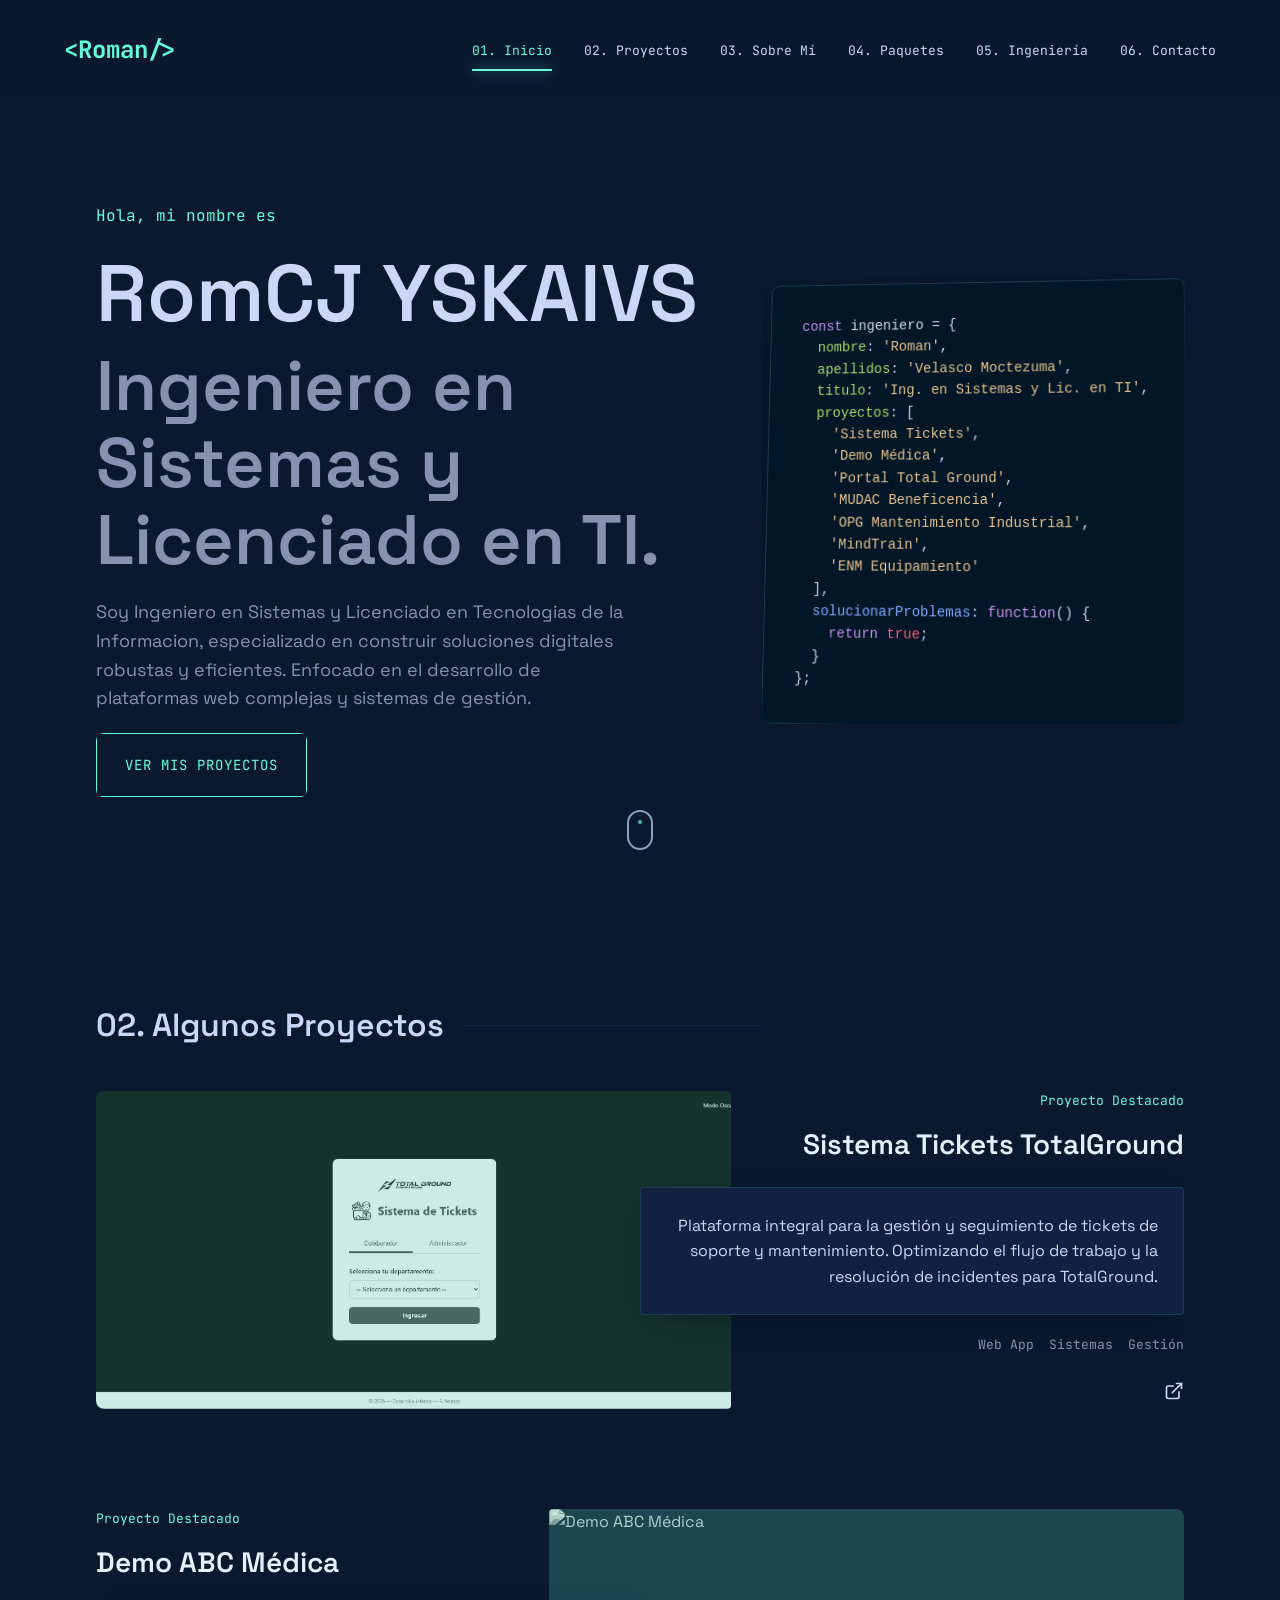
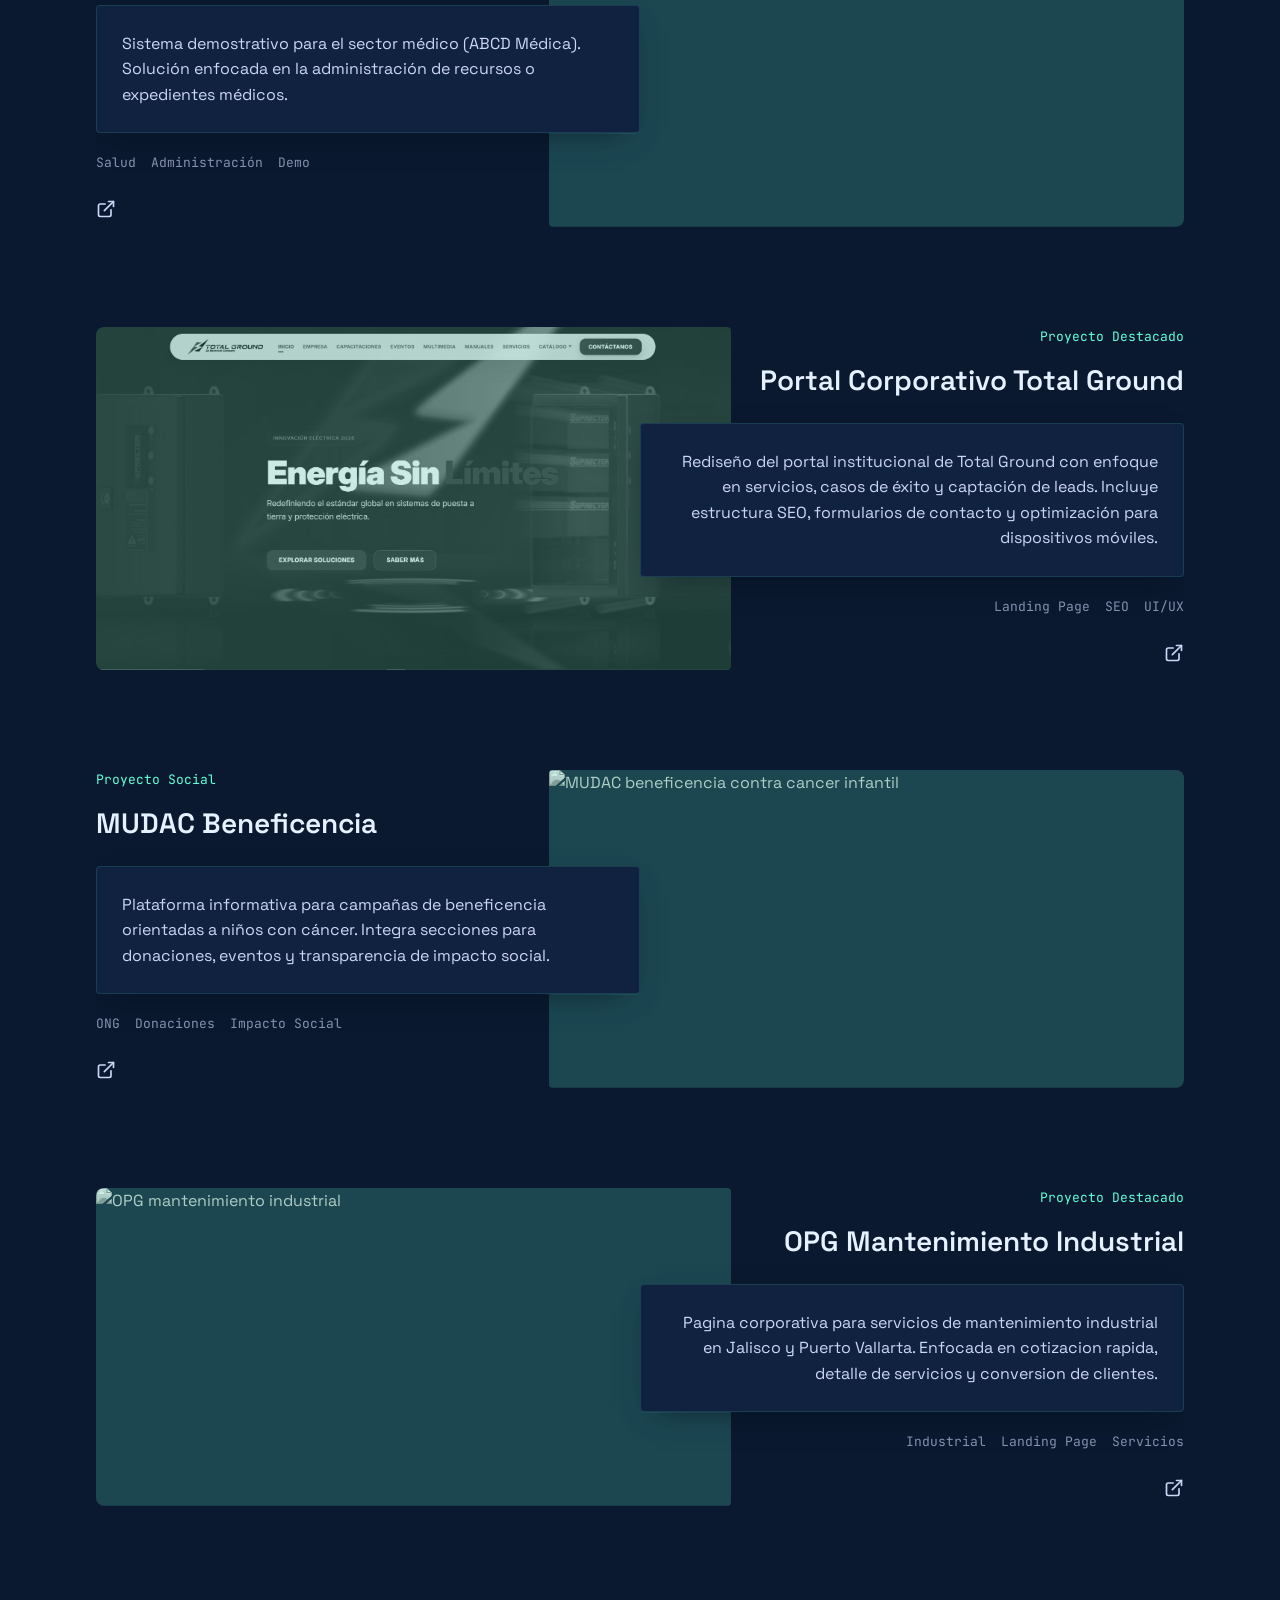
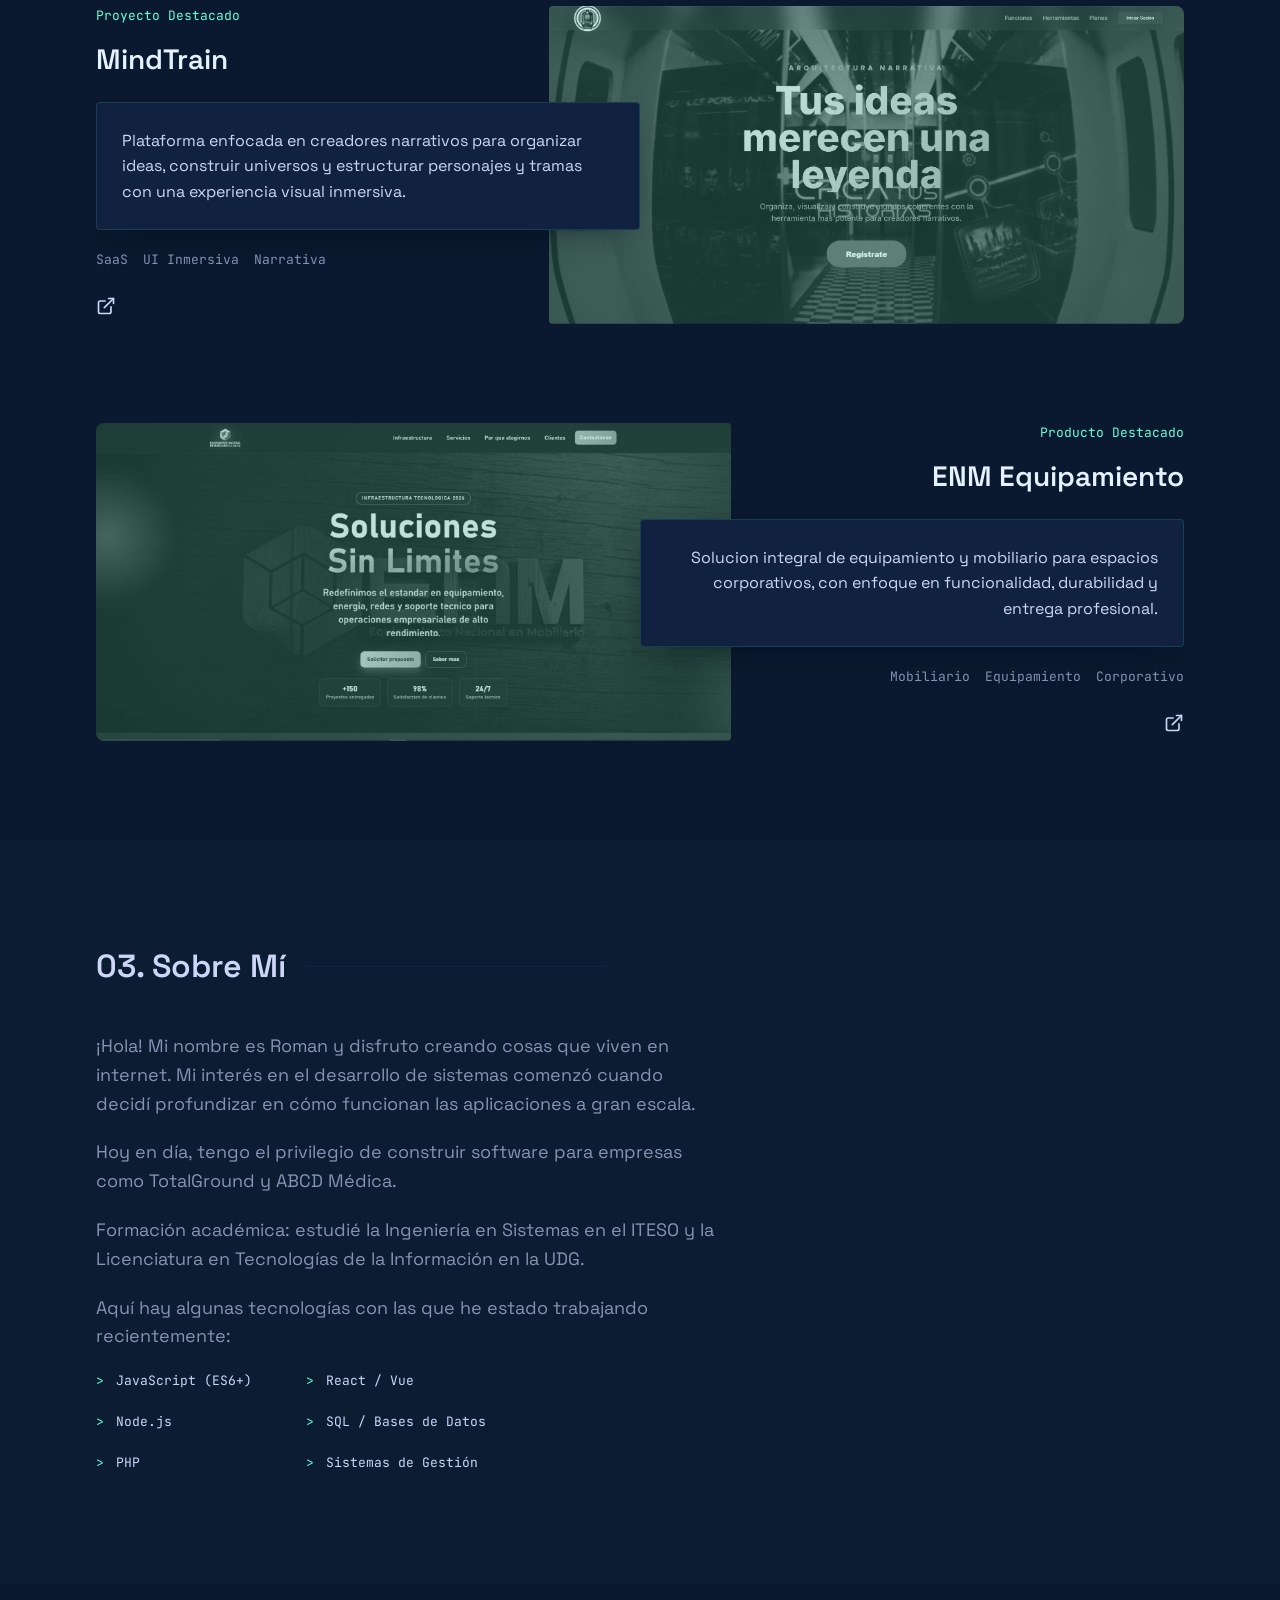
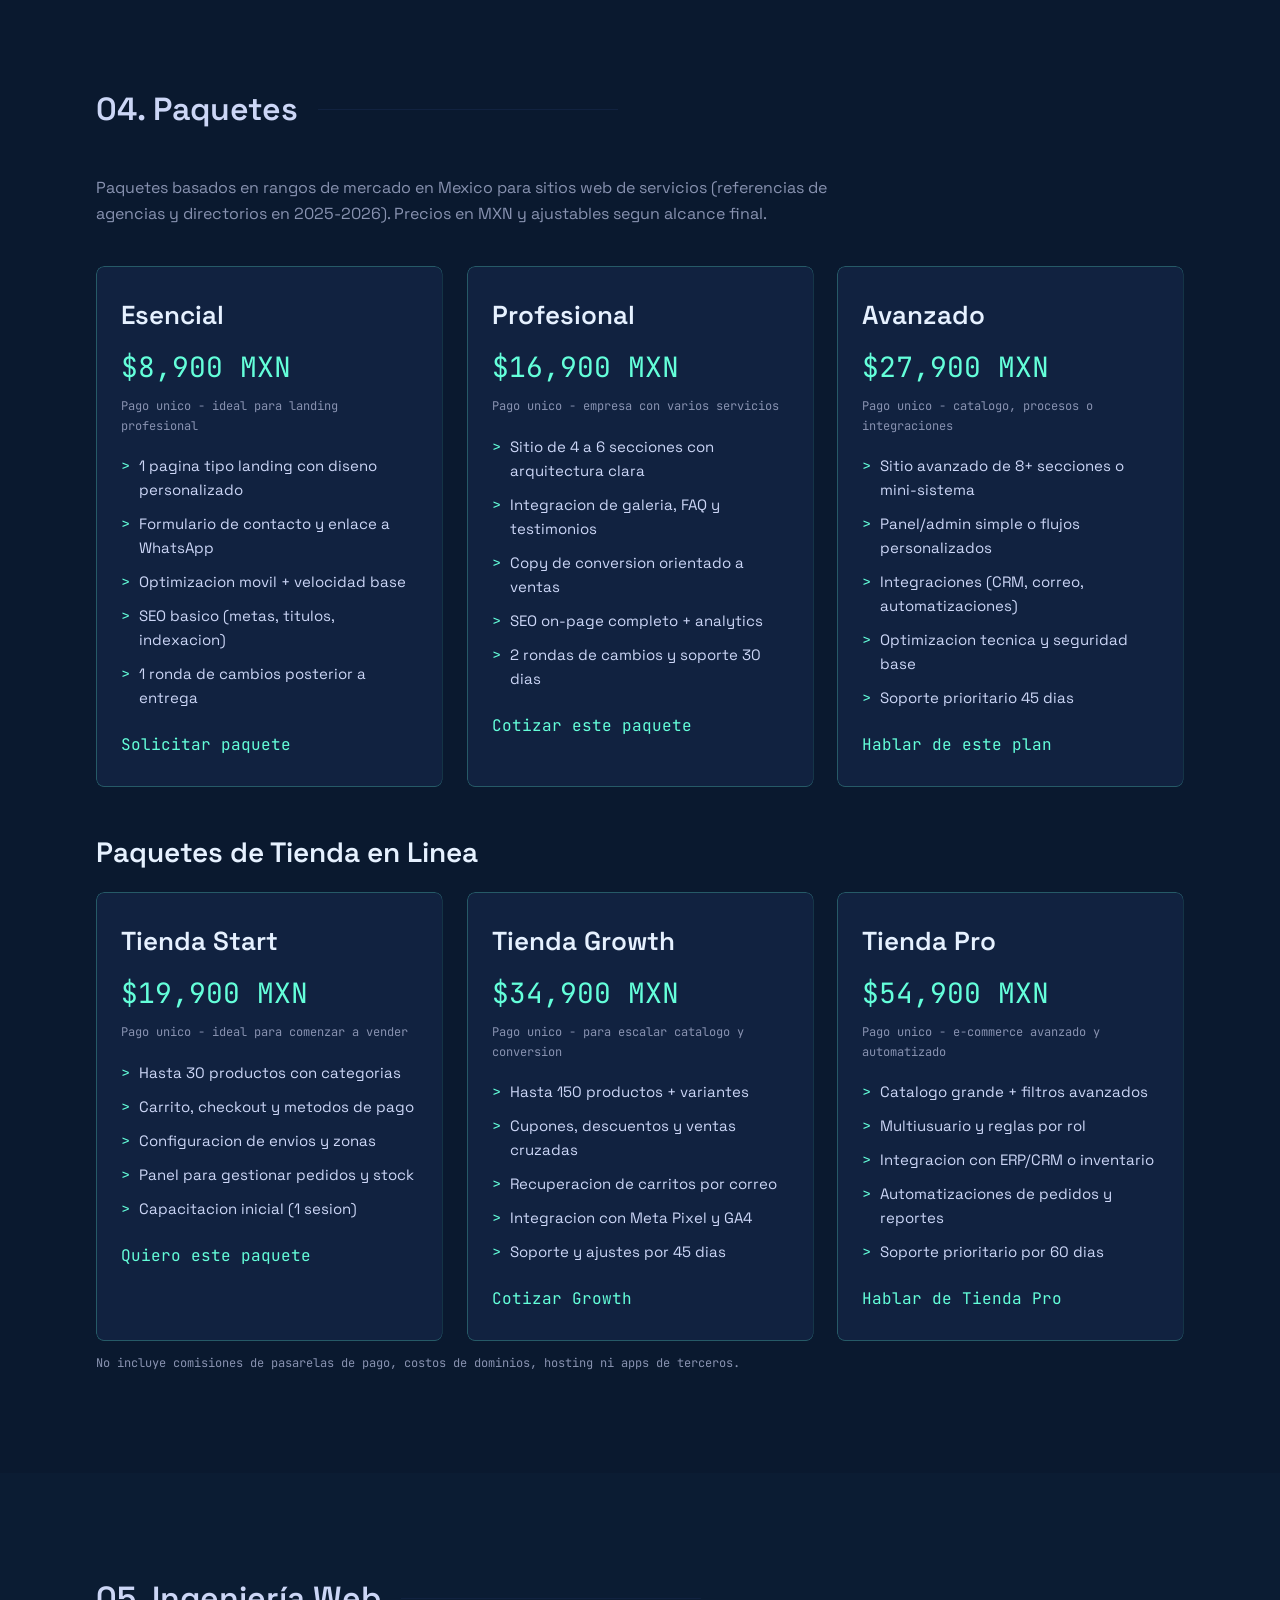
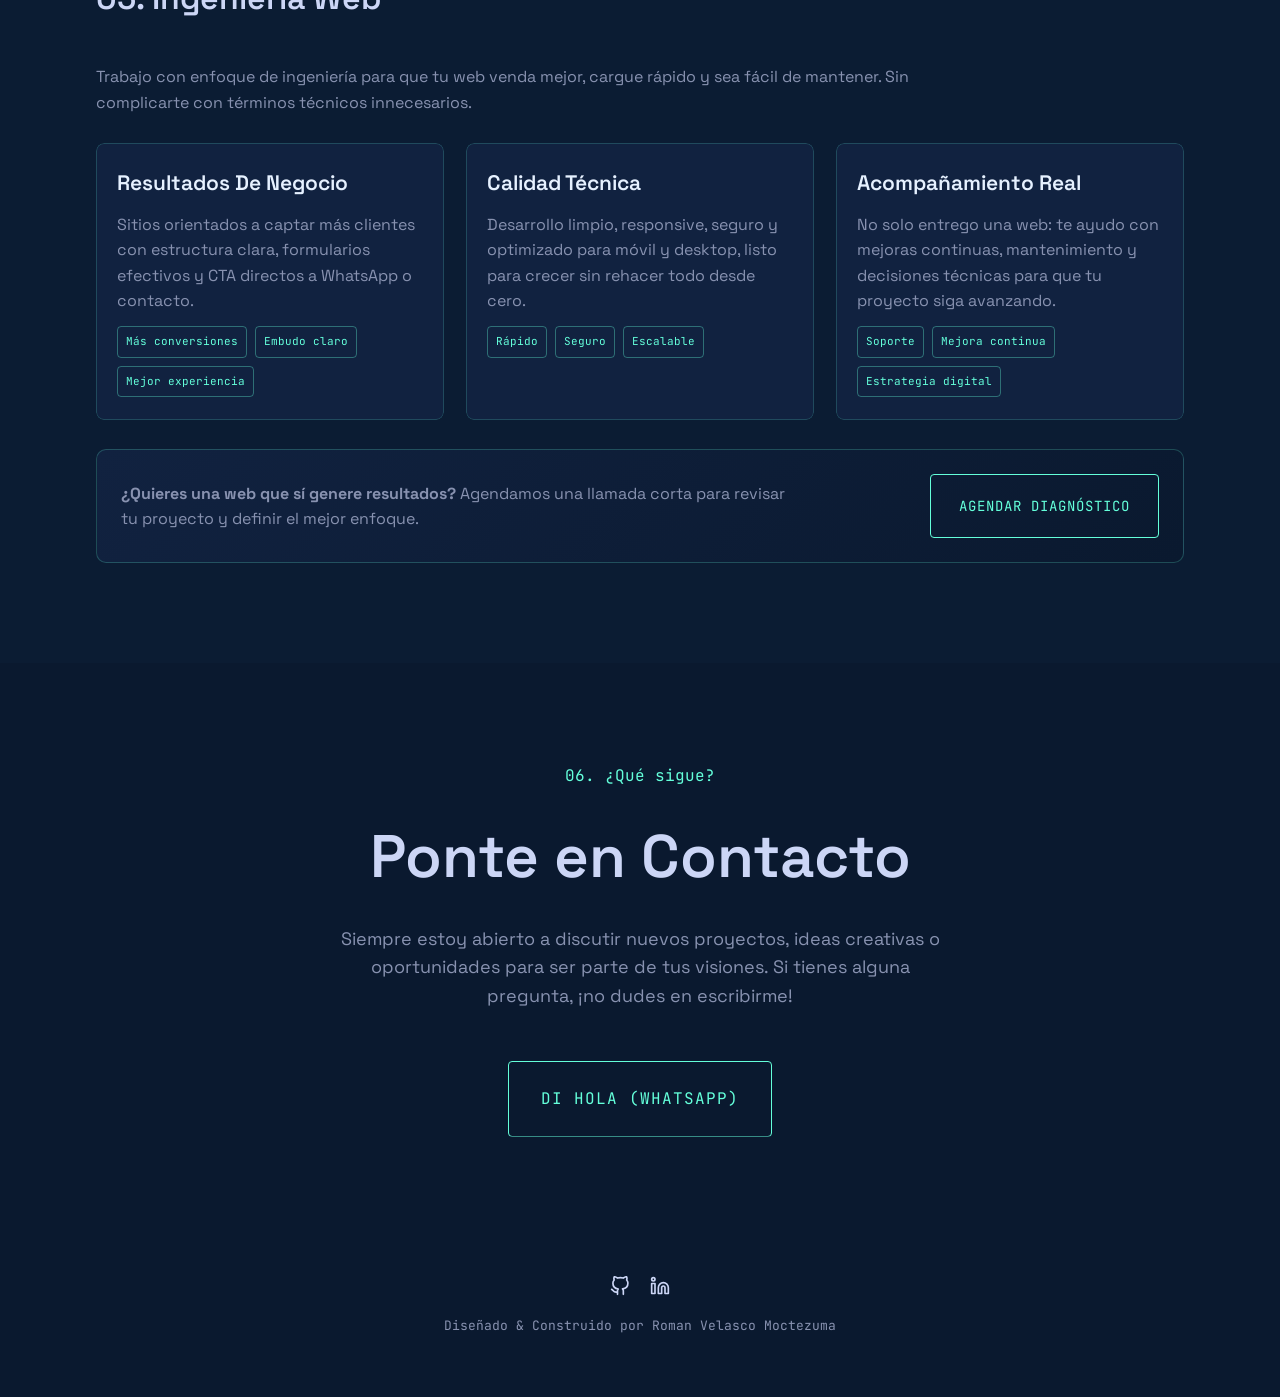
==== commit 7ebe279a: "Initial commit" ====
--- a/index.html
+++ b/index.html
@@ -1,202 +1,196 @@
-﻿<!DOCTYPE html>
-<html lang="es">
-
-<head>
-    <meta charset="UTF-8">
-    <meta name="viewport" content="width=device-width, initial-scale=1.0">
+﻿<!DOCTYPE html>
+<html lang="es">
+
+<head>
+    <meta charset="UTF-8">
+    <meta name="viewport" content="width=device-width, initial-scale=1.0">
     <title>Roman Velasco | Ing. en Sistemas y Lic. en TI</title>
     <meta name="description"
         content="Portafolio de Roman Velasco Moctezuma, Ingeniero en Sistemas y Licenciado en Tecnologias de la Informacion.">
-
-    <!-- Fonts -->
-    <link rel="preconnect" href="https://fonts.googleapis.com">
-    <link rel="preconnect" href="https://fonts.gstatic.com" crossorigin>
-    <link
-        href="https://fonts.googleapis.com/css2?family=JetBrains+Mono:wght@400;700&family=Space+Grotesk:wght@300;400;600;700&display=swap"
-        rel="stylesheet">
-
-    <style>
-        /* CSS Consolidated */
-        :root {
-            --bg-color: #0a192f;
-            --bg-light: #112240;
-            --text-primary: #ccd6f6;
-            --text-secondary: #8892b0;
-            --accent-color: #64ffda;
-            --white: #e6f1ff;
-            --font-mono: 'JetBrains Mono', monospace;
-            --font-sans: 'Space Grotesk', sans-serif;
-            --transition: all 0.25s cubic-bezier(0.645, 0.045, 0.355, 1);
-            --nav-height: 100px;
-        }
-
-        * {
-            margin: 0;
-            padding: 0;
-            box-sizing: border-box;
-            cursor: default;
-            /* Fallback to default if JS fails custom cursor */
-        }
-
-        /* Base visibility fallback: if JS loads, it will add .visible classes. 
-   But to be safe on slow/weird hosting, we'll keep opacity 1 by default for critical content 
-   and only hide if we add specific JS classes, or just simplify.
-   
-   Better strategy: Start with opacity 1, use JS to add 'fade-initial' class that sets it to 0. 
-   BUT standard AOS pattern is start 0. Let's fix the start state.
-*/
-
-        html {
-            scroll-behavior: smooth;
-        }
-
-        body {
-            background-color: var(--bg-color);
-            color: var(--text-primary);
-            font-family: var(--font-sans);
-            line-height: 1.6;
-            overflow-x: hidden;
-        }
-
-        /* Custom Cursor - Only works if JS runs */
-        .cursor {
-            width: 8px;
-            height: 8px;
-            background: var(--accent-color);
-            border-radius: 50%;
-            position: fixed;
-            pointer-events: none;
-            z-index: 9999;
-            transform: translate(-50%, -50%);
-            mix-blend-mode: difference;
-            opacity: 0;
-            /* Hidden by default until JS moves it */
-        }
-
-        .cursor-follower {
-            width: 40px;
-            height: 40px;
-            border: 1px solid var(--accent-color);
-            border-radius: 50%;
-            position: fixed;
-            pointer-events: none;
-            z-index: 9998;
-            transform: translate(-50%, -50%);
-            opacity: 0;
-            /* Hidden by default until JS moves it */
-            transition: transform 0.15s, width 0.3s, height 0.3s, background 0.3s, opacity 0.3s;
-        }
-
-        /* Scrollbar */
-        ::-webkit-scrollbar {
-            width: 10px;
-        }
-
-        ::-webkit-scrollbar-track {
-            background: var(--bg-color);
-        }
-
-        ::-webkit-scrollbar-thumb {
-            background: var(--bg-light);
-            border-radius: 5px;
-            border: 2px solid var(--bg-color);
-        }
-
-        ::-webkit-scrollbar-thumb:hover {
-            background: var(--accent-color);
-        }
-
-        a {
-            text-decoration: none;
-            color: inherit;
-            transition: var(--transition);
-        }
-
-        a:hover {
-            color: var(--accent-color);
-            cursor: pointer;
-        }
-
-        ul {
-            list-style: none;
-        }
-
-        h1,
-        h2,
-        h3,
-        h4,
-        h5,
-        h6 {
-            margin: 0 0 10px 0;
-            font-weight: 600;
-            color: var(--text-primary);
-        }
-
-        p {
-            margin-bottom: 20px;
-            color: var(--text-secondary);
-        }
-
-        .container {
-            width: 85%;
-            max-width: 1200px;
-            margin: 0 auto;
-        }
-
-        .section {
-            padding: 100px 0;
-        }
-
-        .btn-primary {
-            display: inline-block;
-            padding: 1.25rem 1.75rem;
-            color: var(--accent-color);
-            background-color: transparent;
-            border: 1px solid var(--accent-color);
-            border-radius: 4px;
-            font-family: var(--font-mono);
-            font-size: 14px;
-            text-transform: uppercase;
-            letter-spacing: 1px;
-            transition: var(--transition);
-        }
-
-        .btn-primary:hover {
-            background-color: rgba(100, 255, 218, 0.1);
-            box-shadow: 4px 4px 0 var(--accent-color);
-            transform: translate(-4px, -4px);
-        }
-
-        /* Navbar */
-        .navbar {
-            position: fixed;
-            top: 0;
-            width: 100%;
-            height: var(--nav-height);
-            background: rgba(10, 25, 47, 0.85);
-            backdrop-filter: blur(10px);
-            z-index: 100;
-            display: flex;
-            align-items: center;
-            transition: var(--transition);
-            box-shadow: 0 10px 30px -10px rgba(2, 12, 27, 0.7);
-        }
-
-        .nav-container {
-            display: flex;
-            justify-content: space-between;
-            align-items: center;
-            width: 90%;
-        }
-
-        .logo {
-            color: var(--accent-color);
-            font-family: var(--font-mono);
-            font-size: 1.5rem;
-            font-weight: 700;
-            z-index: 101;
-        }
-
+
+    <!-- Fonts -->
+    <link rel="preconnect" href="https://fonts.googleapis.com">
+    <link rel="preconnect" href="https://fonts.gstatic.com" crossorigin>
+    <link
+        href="https://fonts.googleapis.com/css2?family=JetBrains+Mono:wght@400;700&family=Space+Grotesk:wght@300;400;600;700&display=swap"
+        rel="stylesheet">
+
+    <style>
+        /* CSS Consolidated */
+        :root {
+            --bg-color: #0a192f;
+            --bg-light: #112240;
+            --text-primary: #ccd6f6;
+            --text-secondary: #8892b0;
+            --accent-color: #64ffda;
+            --white: #e6f1ff;
+            --font-mono: 'JetBrains Mono', monospace;
+            --font-sans: 'Space Grotesk', sans-serif;
+            --transition: all 0.25s cubic-bezier(0.645, 0.045, 0.355, 1);
+            --nav-height: 100px;
+        }
+
+        * {
+            margin: 0;
+            padding: 0;
+            box-sizing: border-box;
+            cursor: default;
+            /* Fallback to default if JS fails custom cursor */
+        }
+
+*/
+
+        html {
+            scroll-behavior: smooth;
+        }
+
+        body {
+            background-color: var(--bg-color);
+            color: var(--text-primary);
+            font-family: var(--font-sans);
+            line-height: 1.6;
+            overflow-x: hidden;
+        }
+
+        /* Custom Cursor - Only works if JS runs */
+        .cursor {
+            width: 8px;
+            height: 8px;
+            background: var(--accent-color);
+            border-radius: 50%;
+            position: fixed;
+            pointer-events: none;
+            z-index: 9999;
+            transform: translate(-50%, -50%);
+            mix-blend-mode: difference;
+            opacity: 0;
+            /* Hidden by default until JS moves it */
+        }
+
+        .cursor-follower {
+            width: 40px;
+            height: 40px;
+            border: 1px solid var(--accent-color);
+            border-radius: 50%;
+            position: fixed;
+            pointer-events: none;
+            z-index: 9998;
+            transform: translate(-50%, -50%);
+            opacity: 0;
+            /* Hidden by default until JS moves it */
+            transition: transform 0.15s, width 0.3s, height 0.3s, background 0.3s, opacity 0.3s;
+        }
+
+        /* Scrollbar */
+        ::-webkit-scrollbar {
+            width: 10px;
+        }
+
+        ::-webkit-scrollbar-track {
+            background: var(--bg-color);
+        }
+
+        ::-webkit-scrollbar-thumb {
+            background: var(--bg-light);
+            border-radius: 5px;
+            border: 2px solid var(--bg-color);
+        }
+
+        ::-webkit-scrollbar-thumb:hover {
+            background: var(--accent-color);
+        }
+
+        a {
+            text-decoration: none;
+            color: inherit;
+            transition: var(--transition);
+        }
+
+        a:hover {
+            color: var(--accent-color);
+            cursor: pointer;
+        }
+
+        ul {
+            list-style: none;
+        }
+
+        h1,
+        h2,
+        h3,
+        h4,
+        h5,
+        h6 {
+            margin: 0 0 10px 0;
+            font-weight: 600;
+            color: var(--text-primary);
+        }
+
+        p {
+            margin-bottom: 20px;
+            color: var(--text-secondary);
+        }
+
+        .container {
+            width: 85%;
+            max-width: 1200px;
+            margin: 0 auto;
+        }
+
+        .section {
+            padding: 100px 0;
+        }
+
+        .btn-primary {
+            display: inline-block;
+            padding: 1.25rem 1.75rem;
+            color: var(--accent-color);
+            background-color: transparent;
+            border: 1px solid var(--accent-color);
+            border-radius: 4px;
+            font-family: var(--font-mono);
+            font-size: 14px;
+            text-transform: uppercase;
+            letter-spacing: 1px;
+            transition: var(--transition);
+        }
+
+        .btn-primary:hover {
+            background-color: rgba(100, 255, 218, 0.1);
+            box-shadow: 4px 4px 0 var(--accent-color);
+            transform: translate(-4px, -4px);
+        }
+
+        /* Navbar */
+        .navbar {
+            position: fixed;
+            top: 0;
+            width: 100%;
+            height: var(--nav-height);
+            background: rgba(10, 25, 47, 0.85);
+            backdrop-filter: blur(10px);
+            z-index: 100;
+            display: flex;
+            align-items: center;
+            transition: var(--transition);
+            box-shadow: 0 10px 30px -10px rgba(2, 12, 27, 0.7);
+        }
+
+        .nav-container {
+            display: flex;
+            justify-content: space-between;
+            align-items: center;
+            width: 90%;
+        }
+
+        .logo {
+            color: var(--accent-color);
+            font-family: var(--font-mono);
+            font-size: 1.5rem;
+            font-weight: 700;
+            z-index: 101;
+        }
+
         .nav-links {
             display: flex;
             gap: 2rem;
@@ -231,11 +225,11 @@
         .nav-link.is-current {
             color: var(--accent-color);
         }
-
-        .nav-link span {
-            color: var(--accent-color);
-        }
-
+
+        .nav-link span {
+            color: var(--accent-color);
+        }
+
         .hamburger {
             display: none;
             z-index: 101;
@@ -248,8 +242,8 @@
         .bar {
             display: block;
             width: 25px;
-            height: 3px;
-            margin: 5px auto;
+            height: 3px;
+            margin: 5px auto;
             background-color: var(--accent-color);
             transition: var(--transition);
         }
@@ -280,285 +274,285 @@
         body.menu-open {
             overflow: hidden;
         }
-
-        /* Hero */
-        .hero {
-            height: 100vh;
-            display: flex;
-            align-items: center;
-            position: relative;
-            padding-top: var(--nav-height);
-        }
-
-        .hero-container {
-            display: grid;
-            grid-template-columns: 3fr 2fr;
-            gap: 2rem;
-            align-items: center;
-        }
-
-        .subtitle {
-            display: block;
-            font-family: var(--font-mono);
-            color: var(--accent-color);
-            margin-bottom: 20px;
-            font-size: 16px;
-        }
-
-        .hero h1 {
-            font-size: clamp(40px, 8vw, 80px);
-            color: var(--text-primary);
-            line-height: 1.1;
-        }
-
-        .hero h2 {
-            font-size: clamp(30px, 6vw, 70px);
-            color: var(--text-secondary);
-            line-height: 1.1;
-            margin-bottom: 20px;
-        }
-
-        .hero p {
-            max-width: 540px;
-            font-size: 18px;
-        }
-
-        /* Code Block */
-        .code-block {
-            background: #011627;
-            padding: 2rem;
-            border-radius: 8px;
-            box-shadow: 0 20px 50px rgba(0, 0, 0, 0.3);
-            border: 1px solid #1d3b53;
-            font-family: var(--font-mono);
-            font-size: 14px;
-            overflow-x: auto;
-            position: relative;
-            transform: perspective(1000px) rotateY(-5deg) rotateX(5deg);
-            transition: transform 0.3s;
-        }
-
-        .code-block:hover {
-            transform: perspective(1000px) rotateY(0) rotateX(0);
-        }
-
-        .keyword {
-            color: #c792ea;
-        }
-
-        .variable {
-            color: #d6deeb;
-        }
-
-        .property {
-            color: #addb67;
-        }
-
-        .string {
-            color: #ecc48d;
-        }
-
-        .boolean {
-            color: #ff5874;
-        }
-
-        .function {
-            color: #82aaff;
-        }
-
-        /* Scroll Indicator */
-        .scroll-indicator {
-            position: absolute;
-            bottom: 40px;
-            left: 50%;
-            transform: translateX(-50%);
-            display: flex;
-            flex-direction: column;
-            align-items: center;
-            opacity: 0.7;
-        }
-
-        .mouse {
-            width: 26px;
-            height: 40px;
-            border: 2px solid var(--text-primary);
-            border-radius: 20px;
-            position: relative;
-            margin-bottom: 10px;
-        }
-
-        .wheel {
-            width: 4px;
-            height: 4px;
-            background: var(--accent-color);
-            border-radius: 50%;
-            position: absolute;
-            top: 8px;
-            left: 50%;
-            transform: translateX(-50%);
-            animation: scroll 1.5s infinite;
-        }
-
-        @keyframes scroll {
-            0% {
-                transform: translate(-50%, 0);
-                opacity: 1;
-            }
-
-            100% {
-                transform: translate(-50%, 15px);
-                opacity: 0;
-            }
-        }
-
-        /* Work */
-        .section-title {
-            display: flex;
-            align-items: center;
-            font-size: clamp(26px, 5vw, 32px);
-            margin-bottom: 40px;
-            white-space: nowrap;
-        }
-
-        .section-title::before {
-            counter-increment: section;
-            margin-right: 10px;
-            color: var(--accent-color);
-            font-family: var(--font-mono);
-            font-size: clamp(16px, 3vw, 20px);
-            font-weight: 400;
-        }
-
-        .section-title::after {
-            content: "";
-            display: block;
-            width: 300px;
-            height: 1px;
-            background-color: var(--bg-light);
-            margin-left: 20px;
-        }
-
-        .projects-grid {
-            display: flex;
-            flex-direction: column;
-            gap: 100px;
-        }
-
-        .project-card {
-            display: grid;
-            grid-template-columns: repeat(12, 1fr);
-            align-items: center;
-            position: relative;
-        }
-
-        .project-image {
-            grid-column: 1 / 8;
-            grid-row: 1 / -1;
-            position: relative;
-            border-radius: 4px;
-            overflow: hidden;
-            height: 100%;
-        }
-
-        .project-image img {
-            width: 100%;
-            height: 100%;
-            object-fit: cover;
-            filter: grayscale(100%) contrast(1) brightness(90%);
-            transition: var(--transition);
-        }
-
-        .project-overlay {
-            position: absolute;
-            top: 0;
-            left: 0;
-            width: 100%;
-            height: 100%;
-            background-color: rgba(100, 255, 218, 0.2);
-            transition: var(--transition);
-        }
-
-        .project-card:hover .project-image img {
-            filter: none;
-        }
-
-        .project-card:hover .project-overlay {
-            background-color: transparent;
-        }
-
-        .project-content {
-            grid-column: 7 / -1;
-            grid-row: 1 / -1;
-            text-align: right;
-            z-index: 2;
-        }
-
-        /* Right Aligned Project */
-        .project-card-right .project-image {
-            grid-column: 6 / -1;
-        }
-
-        .project-card-right .project-content {
-            grid-column: 1 / 7;
-            text-align: left;
-        }
-
-        .project-overline {
-            color: var(--accent-color);
-            font-family: var(--font-mono);
-            font-size: 13px;
-            margin-bottom: 10px;
-            display: block;
-        }
-
-        .project-title {
-            font-size: 28px;
-            color: var(--white);
-            margin-bottom: 20px;
-        }
-
-        .project-description {
-            background-color: var(--bg-light);
-            padding: 25px;
-            border-radius: 4px;
-            box-shadow: 0 10px 30px -15px rgba(2, 12, 27, 0.7);
-            margin-bottom: 20px;
-        }
-
-        .project-description p {
-            margin-bottom: 0;
-            color: var(--text-primary);
-        }
-
-        .project-tech-list {
-            display: flex;
-            flex-wrap: wrap;
-            justify-content: flex-end;
-            gap: 15px;
-            margin-bottom: 25px;
-            font-family: var(--font-mono);
-            font-size: 13px;
-            color: var(--text-secondary);
-        }
-
-        .project-card-right .project-tech-list {
-            justify-content: flex-start;
-        }
-
-        .project-links {
-            display: flex;
-            justify-content: flex-end;
-            gap: 20px;
-        }
-
-        .project-card-right .project-links {
-            justify-content: flex-start;
-        }
-
-        .project-links a {
-            color: var(--text-primary);
-        }
-
+
+        /* Hero */
+        .hero {
+            height: 100vh;
+            display: flex;
+            align-items: center;
+            position: relative;
+            padding-top: var(--nav-height);
+        }
+
+        .hero-container {
+            display: grid;
+            grid-template-columns: 3fr 2fr;
+            gap: 2rem;
+            align-items: center;
+        }
+
+        .subtitle {
+            display: block;
+            font-family: var(--font-mono);
+            color: var(--accent-color);
+            margin-bottom: 20px;
+            font-size: 16px;
+        }
+
+        .hero h1 {
+            font-size: clamp(40px, 8vw, 80px);
+            color: var(--text-primary);
+            line-height: 1.1;
+        }
+
+        .hero h2 {
+            font-size: clamp(30px, 6vw, 70px);
+            color: var(--text-secondary);
+            line-height: 1.1;
+            margin-bottom: 20px;
+        }
+
+        .hero p {
+            max-width: 540px;
+            font-size: 18px;
+        }
+
+        /* Code Block */
+        .code-block {
+            background: #011627;
+            padding: 2rem;
+            border-radius: 8px;
+            box-shadow: 0 20px 50px rgba(0, 0, 0, 0.3);
+            border: 1px solid #1d3b53;
+            font-family: var(--font-mono);
+            font-size: 14px;
+            overflow-x: auto;
+            position: relative;
+            transform: perspective(1000px) rotateY(-5deg) rotateX(5deg);
+            transition: transform 0.3s;
+        }
+
+        .code-block:hover {
+            transform: perspective(1000px) rotateY(0) rotateX(0);
+        }
+
+        .keyword {
+            color: #c792ea;
+        }
+
+        .variable {
+            color: #d6deeb;
+        }
+
+        .property {
+            color: #addb67;
+        }
+
+        .string {
+            color: #ecc48d;
+        }
+
+        .boolean {
+            color: #ff5874;
+        }
+
+        .function {
+            color: #82aaff;
+        }
+
+        /* Scroll Indicator */
+        .scroll-indicator {
+            position: absolute;
+            bottom: 40px;
+            left: 50%;
+            transform: translateX(-50%);
+            display: flex;
+            flex-direction: column;
+            align-items: center;
+            opacity: 0.7;
+        }
+
+        .mouse {
+            width: 26px;
+            height: 40px;
+            border: 2px solid var(--text-primary);
+            border-radius: 20px;
+            position: relative;
+            margin-bottom: 10px;
+        }
+
+        .wheel {
+            width: 4px;
+            height: 4px;
+            background: var(--accent-color);
+            border-radius: 50%;
+            position: absolute;
+            top: 8px;
+            left: 50%;
+            transform: translateX(-50%);
+            animation: scroll 1.5s infinite;
+        }
+
+        @keyframes scroll {
+            0% {
+                transform: translate(-50%, 0);
+                opacity: 1;
+            }
+
+            100% {
+                transform: translate(-50%, 15px);
+                opacity: 0;
+            }
+        }
+
+        /* Work */
+        .section-title {
+            display: flex;
+            align-items: center;
+            font-size: clamp(26px, 5vw, 32px);
+            margin-bottom: 40px;
+            white-space: nowrap;
+        }
+
+        .section-title::before {
+            counter-increment: section;
+            margin-right: 10px;
+            color: var(--accent-color);
+            font-family: var(--font-mono);
+            font-size: clamp(16px, 3vw, 20px);
+            font-weight: 400;
+        }
+
+        .section-title::after {
+            content: "";
+            display: block;
+            width: 300px;
+            height: 1px;
+            background-color: var(--bg-light);
+            margin-left: 20px;
+        }
+
+        .projects-grid {
+            display: flex;
+            flex-direction: column;
+            gap: 100px;
+        }
+
+        .project-card {
+            display: grid;
+            grid-template-columns: repeat(12, 1fr);
+            align-items: center;
+            position: relative;
+        }
+
+        .project-image {
+            grid-column: 1 / 8;
+            grid-row: 1 / -1;
+            position: relative;
+            border-radius: 4px;
+            overflow: hidden;
+            height: 100%;
+        }
+
+        .project-image img {
+            width: 100%;
+            height: 100%;
+            object-fit: cover;
+            filter: grayscale(100%) contrast(1) brightness(90%);
+            transition: var(--transition);
+        }
+
+        .project-overlay {
+            position: absolute;
+            top: 0;
+            left: 0;
+            width: 100%;
+            height: 100%;
+            background-color: rgba(100, 255, 218, 0.2);
+            transition: var(--transition);
+        }
+
+        .project-card:hover .project-image img {
+            filter: none;
+        }
+
+        .project-card:hover .project-overlay {
+            background-color: transparent;
+        }
+
+        .project-content {
+            grid-column: 7 / -1;
+            grid-row: 1 / -1;
+            text-align: right;
+            z-index: 2;
+        }
+
+        /* Right Aligned Project */
+        .project-card-right .project-image {
+            grid-column: 6 / -1;
+        }
+
+        .project-card-right .project-content {
+            grid-column: 1 / 7;
+            text-align: left;
+        }
+
+        .project-overline {
+            color: var(--accent-color);
+            font-family: var(--font-mono);
+            font-size: 13px;
+            margin-bottom: 10px;
+            display: block;
+        }
+
+        .project-title {
+            font-size: 28px;
+            color: var(--white);
+            margin-bottom: 20px;
+        }
+
+        .project-description {
+            background-color: var(--bg-light);
+            padding: 25px;
+            border-radius: 4px;
+            box-shadow: 0 10px 30px -15px rgba(2, 12, 27, 0.7);
+            margin-bottom: 20px;
+        }
+
+        .project-description p {
+            margin-bottom: 0;
+            color: var(--text-primary);
+        }
+
+        .project-tech-list {
+            display: flex;
+            flex-wrap: wrap;
+            justify-content: flex-end;
+            gap: 15px;
+            margin-bottom: 25px;
+            font-family: var(--font-mono);
+            font-size: 13px;
+            color: var(--text-secondary);
+        }
+
+        .project-card-right .project-tech-list {
+            justify-content: flex-start;
+        }
+
+        .project-links {
+            display: flex;
+            justify-content: flex-end;
+            gap: 20px;
+        }
+
+        .project-card-right .project-links {
+            justify-content: flex-start;
+        }
+
+        .project-links a {
+            color: var(--text-primary);
+        }
+
         .project-links a:hover {
             color: var(--accent-color);
         }
@@ -600,46 +594,46 @@
             opacity: 1;
             transform: translateY(0);
         }
-
-        /* About & Contact */
-        .bg-dim {
-            background-color: #0b1c33;
-        }
-
-        .about-content {
-            display: grid;
-            grid-template-columns: 3fr 2fr;
-            gap: 50px;
-        }
-
-        .about-text p {
-            font-size: 18px;
-        }
-
-        .skills-list {
-            display: grid;
-            grid-template-columns: repeat(2, minmax(140px, 200px));
-            gap: 10px;
-            padding: 0;
-            margin: 20px 0 0 0;
-            list-style: none;
-        }
-
-        .skills-list li {
-            position: relative;
-            margin-bottom: 10px;
-            padding-left: 20px;
-            font-family: var(--font-mono);
-            font-size: 13px;
-        }
-
+
+        /* About & Contact */
+        .bg-dim {
+            background-color: #0b1c33;
+        }
+
+        .about-content {
+            display: grid;
+            grid-template-columns: 3fr 2fr;
+            gap: 50px;
+        }
+
+        .about-text p {
+            font-size: 18px;
+        }
+
+        .skills-list {
+            display: grid;
+            grid-template-columns: repeat(2, minmax(140px, 200px));
+            gap: 10px;
+            padding: 0;
+            margin: 20px 0 0 0;
+            list-style: none;
+        }
+
+        .skills-list li {
+            position: relative;
+            margin-bottom: 10px;
+            padding-left: 20px;
+            font-family: var(--font-mono);
+            font-size: 13px;
+        }
+
         .skills-list li::before {
             content: ">";
             position: absolute;
             left: 0;
             color: var(--accent-color);
         }
-
+
         .packages-subtitle {
             max-width: 760px;
             margin: 0 0 40px;
@@ -888,43 +882,43 @@
             margin-bottom: 20px;
             color: var(--text-primary);
         }
-
-        .contact-desc {
-            max-width: 600px;
-            margin: 0 auto 50px;
-            font-size: 18px;
-        }
-
-        .big-btn {
-            padding: 1.5rem 2rem;
-            font-size: 16px;
-        }
-
-        .text-center {
-            text-align: center;
-        }
-
-        .footer {
-            padding: 40px 0;
-            text-align: center;
-            font-family: var(--font-mono);
-            font-size: 13px;
-        }
-
-        .social-icons {
-            display: flex;
-            justify-content: center;
-            gap: 20px;
-            margin-bottom: 20px;
-        }
-
-        .social-icons a {
-            width: 20px;
-            height: 20px;
-        }
-
-        /* Animations & Fallback */
-        /* IMPORTANT: We set default opacity to 1 so content is visible even if JS fails */
+
+        .contact-desc {
+            max-width: 600px;
+            margin: 0 auto 50px;
+            font-size: 18px;
+        }
+
+        .big-btn {
+            padding: 1.5rem 2rem;
+            font-size: 16px;
+        }
+
+        .text-center {
+            text-align: center;
+        }
+
+        .footer {
+            padding: 40px 0;
+            text-align: center;
+            font-family: var(--font-mono);
+            font-size: 13px;
+        }
+
+        .social-icons {
+            display: flex;
+            justify-content: center;
+            gap: 20px;
+            margin-bottom: 20px;
+        }
+
+        .social-icons a {
+            width: 20px;
+            height: 20px;
+        }
+
+        /* Animations & Fallback */
+        /* IMPORTANT: We set default opacity to 1 so content is visible even if JS fails */
         .fade-in-up,
         .fade-in,
         .fade-on-scroll {
@@ -949,8 +943,8 @@
             filter: blur(0);
             clip-path: inset(0 0 0 0 round 8px);
         }
-
-        /* Responsive */
+
+        /* Responsive */
         @media (max-width: 768px) {
             .nav-links {
                 display: flex;
@@ -995,44 +989,44 @@
             .hamburger {
                 display: block;
             }
-
-            .hero-container {
-                grid-template-columns: 1fr;
-            }
-
-            .hero-visual {
-                display: none;
-            }
-
-            .project-card,
-            .project-card-right {
-                display: block;
-                margin-bottom: 50px;
-            }
-
-            .project-image {
-                grid-column: 1 / -1;
-                height: 250px;
-                margin-bottom: 20px;
-            }
-
-            .project-content {
-                grid-column: 1 / -1;
-                padding: 20px 0;
-                text-align: left;
-            }
-
-            .project-description {
-                background: transparent;
-                padding: 0;
-                box-shadow: none;
-                color: var(--text-secondary);
-            }
-
-            .project-tech-list {
-                justify-content: flex-start;
-            }
-
+
+            .hero-container {
+                grid-template-columns: 1fr;
+            }
+
+            .hero-visual {
+                display: none;
+            }
+
+            .project-card,
+            .project-card-right {
+                display: block;
+                margin-bottom: 50px;
+            }
+
+            .project-image {
+                grid-column: 1 / -1;
+                height: 250px;
+                margin-bottom: 20px;
+            }
+
+            .project-content {
+                grid-column: 1 / -1;
+                padding: 20px 0;
+                text-align: left;
+            }
+
+            .project-description {
+                background: transparent;
+                padding: 0;
+                box-shadow: none;
+                color: var(--text-secondary);
+            }
+
+            .project-tech-list {
+                justify-content: flex-start;
+            }
+
             .project-links {
                 justify-content: flex-start;
             }
@@ -1060,20 +1054,20 @@
                 to {
                     opacity: 1;
                 }
-            }
-        }
-    </style>
-</head>
-
-<body>
-    <!-- Custom Cursor -->
-    <div class="cursor"></div>
-    <div class="cursor-follower"></div>
-
-    <!-- Navigation -->
-    <nav class="navbar">
-        <div class="container nav-container">
-            <a href="#" class="logo">&lt;Roman/&gt;</a>
+            }
+        }
+    </style>
+</head>
+
+<body>
+    <!-- Custom Cursor -->
+    <div class="cursor"></div>
+    <div class="cursor-follower"></div>
+
+    <!-- Navigation -->
+    <nav class="navbar">
+        <div class="container nav-container">
+            <a href="#" class="logo">&lt;Roman/&gt;</a>
             <ul class="nav-links" id="main-nav">
                 <li><a href="#home" class="nav-link">01. Inicio</a></li>
                 <li><a href="#work" class="nav-link">02. Proyectos</a></li>
@@ -1091,24 +1085,24 @@
         </div>
     </nav>
     <div class="nav-overlay"></div>
-
-    <!-- Hero Section -->
-    <header id="home" class="hero">
-        <div class="container hero-container">
-            <div class="hero-content">
-                <span class="subtitle fade-in-up">Hola, mi nombre es</span>
-                <h1 class="glitch fade-in-up delay-1" data-text="Roman Velasco">Roman Velasco</h1>
+
+    <!-- Hero Section -->
+    <header id="home" class="hero">
+        <div class="container hero-container">
+            <div class="hero-content">
+                <span class="subtitle fade-in-up">Hola, mi nombre es</span>
+                <h1 class="glitch fade-in-up delay-1" data-text="Roman Velasco">Roman Velasco</h1>
                 <h2 class="fade-in-up delay-2">Ingeniero en Sistemas y Licenciado en TI.</h2>
                 <p class="fade-in-up delay-3">Soy Ingeniero en Sistemas y Licenciado en Tecnologias de la Informacion, especializado en construir soluciones
-                    digitales robustas y eficientes. Enfocado en el desarrollo de plataformas web complejas y sistemas
-                    de gestión.</p>
-                <a href="#work" class="btn-primary fade-in-up delay-4">Ver mis proyectos</a>
-            </div>
-            <div class="hero-visual fade-in delay-2">
-                <div class="code-block">
-                    <pre><code class="language-javascript"><span class="keyword">const</span> <span class="variable">ingeniero</span> = {
-  <span class="property">nombre</span>: <span class="string">'Roman'</span>,
-  <span class="property">apellidos</span>: <span class="string">'Velasco Moctezuma'</span>,
+                    digitales robustas y eficientes. Enfocado en el desarrollo de plataformas web complejas y sistemas
+                    de gestión.</p>
+                <a href="#work" class="btn-primary fade-in-up delay-4">Ver mis proyectos</a>
+            </div>
+            <div class="hero-visual fade-in delay-2">
+                <div class="code-block">
+                    <pre><code class="language-javascript"><span class="keyword">const</span> <span class="variable">ingeniero</span> = {
+  <span class="property">nombre</span>: <span class="string">'Roman'</span>,
+  <span class="property">apellidos</span>: <span class="string">'Velasco Moctezuma'</span>,
   <span class="property">titulo</span>: <span class="string">'Ing. en Sistemas y Lic. en TI'</span>,
   <span class="property">proyectos</span>: [
     <span class="string">'Sistema Tickets'</span>,
@@ -1116,90 +1110,91 @@
     <span class="string">'Portal Total Ground'</span>,
     <span class="string">'MUDAC Beneficencia'</span>,
     <span class="string">'OPG Mantenimiento Industrial'</span>,
-    <span class="string">'MindTrain'</span>
+    <span class="string">'MindTrain'</span>,
+    <span class="string">'ENM Equipamiento'</span>
   ],
-  <span class="function">solucionarProblemas</span>: <span class="keyword">function</span>() {
-    <span class="keyword">return</span> <span class="boolean">true</span>;
-  }
-};</code></pre>
-                </div>
-            </div>
-        </div>
-        <div class="scroll-indicator">
-            <div class="mouse">
-                <div class="wheel"></div>
-            </div>
-            <div class="arrow">
-                <span></span>
-                <span></span>
-                <span></span>
-            </div>
-        </div>
-    </header>
-
-    <!-- Work Section -->
-    <section id="work" class="section">
-        <div class="container">
-            <h2 class="section-title fade-on-scroll">02. Algunos Proyectos</h2>
-
-            <div class="projects-grid">
-                <!-- Project 1 -->
-                <article class="project-card fade-on-scroll">
-                    <div class="project-image">
-                        <img src="images/tg.png" alt="Sistema Tickets TotalGround">
-                        <div class="project-overlay"></div>
-                    </div>
-                    <div class="project-content">
-                        <span class="project-overline">Proyecto Destacado</span>
-                        <h3 class="project-title">Sistema Tickets TotalGround</h3>
-                        <div class="project-description">
-                            <p>Plataforma integral para la gestión y seguimiento de tickets de soporte y mantenimiento.
-                                Optimizando el flujo de trabajo y la resolución de incidentes para TotalGround.</p>
-                        </div>
-                        <ul class="project-tech-list">
-                            <li>Web App</li>
-                            <li>Sistemas</li>
-                            <li>Gestión</li>
-                        </ul>
-                        <div class="project-links">
-                            <a href="https://sistematickets.totalground.com" target="_blank"
-                                aria-label="External Link"><svg xmlns="http://www.w3.org/2000/svg" width="20"
-                                    height="20" viewBox="0 0 24 24" fill="none" stroke="currentColor" stroke-width="2"
-                                    stroke-linecap="round" stroke-linejoin="round"
-                                    class="feather feather-external-link">
-                                    <path d="M18 13v6a2 2 0 0 1-2 2H5a2 2 0 0 1-2-2V8a2 2 0 0 1 2-2h6"></path>
-                                    <polyline points="15 3 21 3 21 9"></polyline>
-                                    <line x1="10" y1="14" x2="21" y2="3"></line>
-                                </svg></a>
-                        </div>
-                    </div>
-                </article>
-
-                <!-- Project 2 -->
+  <span class="function">solucionarProblemas</span>: <span class="keyword">function</span>() {
+    <span class="keyword">return</span> <span class="boolean">true</span>;
+  }
+};</code></pre>
+                </div>
+            </div>
+        </div>
+        <div class="scroll-indicator">
+            <div class="mouse">
+                <div class="wheel"></div>
+            </div>
+            <div class="arrow">
+                <span></span>
+                <span></span>
+                <span></span>
+            </div>
+        </div>
+    </header>
+
+    <!-- Work Section -->
+    <section id="work" class="section">
+        <div class="container">
+            <h2 class="section-title fade-on-scroll">02. Algunos Proyectos</h2>
+
+            <div class="projects-grid">
+                <!-- Project 1 -->
+                <article class="project-card fade-on-scroll">
+                    <div class="project-image">
+                        <img src="images/tg.png" alt="Sistema Tickets TotalGround">
+                        <div class="project-overlay"></div>
+                    </div>
+                    <div class="project-content">
+                        <span class="project-overline">Proyecto Destacado</span>
+                        <h3 class="project-title">Sistema Tickets TotalGround</h3>
+                        <div class="project-description">
+                            <p>Plataforma integral para la gestión y seguimiento de tickets de soporte y mantenimiento.
+                                Optimizando el flujo de trabajo y la resolución de incidentes para TotalGround.</p>
+                        </div>
+                        <ul class="project-tech-list">
+                            <li>Web App</li>
+                            <li>Sistemas</li>
+                            <li>Gestión</li>
+                        </ul>
+                        <div class="project-links">
+                            <a href="https://sistematickets.totalground.com" target="_blank"
+                                aria-label="External Link"><svg xmlns="http://www.w3.org/2000/svg" width="20"
+                                    height="20" viewBox="0 0 24 24" fill="none" stroke="currentColor" stroke-width="2"
+                                    stroke-linecap="round" stroke-linejoin="round"
+                                    class="feather feather-external-link">
+                                    <path d="M18 13v6a2 2 0 0 1-2 2H5a2 2 0 0 1-2-2V8a2 2 0 0 1 2-2h6"></path>
+                                    <polyline points="15 3 21 3 21 9"></polyline>
+                                    <line x1="10" y1="14" x2="21" y2="3"></line>
+                                </svg></a>
+                        </div>
+                    </div>
+                </article>
+
+                <!-- Project 2 -->
                 <article class="project-card project-card-right fade-on-scroll">
-                    <div class="project-content">
-                        <span class="project-overline">Proyecto Destacado</span>
-                        <h3 class="project-title">Demo ABC Médica</h3>
-                        <div class="project-description">
-                            <p>Sistema demostrativo para el sector médico (ABCD Médica). Solución enfocada en la
-                                administración de recursos o expedientes médicos.</p>
-                        </div>
-                        <ul class="project-tech-list">
-                            <li>Salud</li>
-                            <li>Administración</li>
-                            <li>Demo</li>
-                        </ul>
-                        <div class="project-links">
-                            <a href="http://demo.abcdmedica.com/" target="_blank" aria-label="External Link"><svg
-                                    xmlns="http://www.w3.org/2000/svg" width="20" height="20" viewBox="0 0 24 24"
-                                    fill="none" stroke="currentColor" stroke-width="2" stroke-linecap="round"
-                                    stroke-linejoin="round" class="feather feather-external-link">
-                                    <path d="M18 13v6a2 2 0 0 1-2 2H5a2 2 0 0 1-2-2V8a2 2 0 0 1 2-2h6"></path>
-                                    <polyline points="15 3 21 3 21 9"></polyline>
-                                    <line x1="10" y1="14" x2="21" y2="3"></line>
-                                </svg></a>
-                        </div>
-                    </div>
+                    <div class="project-content">
+                        <span class="project-overline">Proyecto Destacado</span>
+                        <h3 class="project-title">Demo ABC Médica</h3>
+                        <div class="project-description">
+                            <p>Sistema demostrativo para el sector médico (ABCD Médica). Solución enfocada en la
+                                administración de recursos o expedientes médicos.</p>
+                        </div>
+                        <ul class="project-tech-list">
+                            <li>Salud</li>
+                            <li>Administración</li>
+                            <li>Demo</li>
+                        </ul>
+                        <div class="project-links">
+                            <a href="http://demo.abcdmedica.com/" target="_blank" aria-label="External Link"><svg
+                                    xmlns="http://www.w3.org/2000/svg" width="20" height="20" viewBox="0 0 24 24"
+                                    fill="none" stroke="currentColor" stroke-width="2" stroke-linecap="round"
+                                    stroke-linejoin="round" class="feather feather-external-link">
+                                    <path d="M18 13v6a2 2 0 0 1-2 2H5a2 2 0 0 1-2-2V8a2 2 0 0 1 2-2h6"></path>
+                                    <polyline points="15 3 21 3 21 9"></polyline>
+                                    <line x1="10" y1="14" x2="21" y2="3"></line>
+                                </svg></a>
+                        </div>
+                    </div>
                     <div class="project-image">
                         <img src="https://images.unsplash.com/photo-1576091160399-112ba8d25d1d?ixlib=rb-4.0.3&auto=format&fit=crop&w=800&q=80"
                             alt="Demo ABC Médica">
@@ -1210,7 +1205,7 @@
                 <!-- Project 3 -->
                 <article class="project-card fade-on-scroll">
                     <div class="project-image">
-                        <img src="https://images.unsplash.com/photo-1581092160607-ee22621dd758?ixlib=rb-4.0.3&auto=format&fit=crop&w=800&q=80"
+                        <img src="images/totalnew.jpg"
                             alt="Portal corporativo Total Ground">
                         <div class="project-overlay"></div>
                     </div>
@@ -1218,9 +1213,7 @@
                         <span class="project-overline">Proyecto Destacado</span>
                         <h3 class="project-title">Portal Corporativo Total Ground</h3>
                         <div class="project-description">
-                            <p>Rediseño del portal institucional de Total Ground con enfoque en servicios, casos de
-                                éxito y captación de leads. Incluye estructura SEO, formularios de contacto y
-                                optimización para dispositivos móviles.</p>
+                            <p>Redise&ntilde;o del portal institucional de Total Ground con enfoque en servicios, casos de &eacute;xito y captaci&oacute;n de leads. Incluye estructura SEO, formularios de contacto y optimizaci&oacute;n para dispositivos m&oacute;viles.</p>
                         </div>
                         <ul class="project-tech-list">
                             <li>Landing Page</li>
@@ -1319,7 +1312,7 @@
                             <li>Narrativa</li>
                         </ul>
                         <div class="project-links">
-                            <a href="#" target="_blank" aria-label="External Link"><svg xmlns="http://www.w3.org/2000/svg"
+                            <a href="https://mindtrain.com.mx/" target="_blank" aria-label="External Link"><svg xmlns="http://www.w3.org/2000/svg"
                                     width="20" height="20" viewBox="0 0 24 24" fill="none" stroke="currentColor"
                                     stroke-width="2" stroke-linecap="round" stroke-linejoin="round"
                                     class="feather feather-external-link">
@@ -1335,35 +1328,67 @@
                         <div class="project-overlay"></div>
                     </div>
                 </article>
+
+                <!-- Project 7 -->
+                <article class="project-card fade-on-scroll">
+                    <div class="project-image">
+                        <img src="images/enm.jpg"
+                            alt="Equipamiento Nacional en Mobiliario">
+                        <div class="project-overlay"></div>
+                    </div>
+                    <div class="project-content">
+                        <span class="project-overline">Producto Destacado</span>
+                        <h3 class="project-title">ENM Equipamiento</h3>
+                        <div class="project-description">
+                            <p>Solucion integral de equipamiento y mobiliario para espacios corporativos, con enfoque
+                                en funcionalidad, durabilidad y entrega profesional.</p>
+                        </div>
+                        <ul class="project-tech-list">
+                            <li>Mobiliario</li>
+                            <li>Equipamiento</li>
+                            <li>Corporativo</li>
+                        </ul>
+                        <div class="project-links">
+                            <a href="https://enm.com.mx/" target="_blank" aria-label="External Link"><svg xmlns="http://www.w3.org/2000/svg"
+                                    width="20" height="20" viewBox="0 0 24 24" fill="none" stroke="currentColor"
+                                    stroke-width="2" stroke-linecap="round" stroke-linejoin="round"
+                                    class="feather feather-external-link">
+                                    <path d="M18 13v6a2 2 0 0 1-2 2H5a2 2 0 0 1-2-2V8a2 2 0 0 1 2-2h6"></path>
+                                    <polyline points="15 3 21 3 21 9"></polyline>
+                                    <line x1="10" y1="14" x2="21" y2="3"></line>
+                                </svg></a>
+                        </div>
+                    </div>
+                </article>
             </div>
         </div>
     </section>
-
-    <!-- About / Skills Section -->
-    <section id="about" class="section bg-dim">
-        <div class="container">
-            <h2 class="section-title fade-on-scroll">03. Sobre Mí</h2>
-            <div class="about-content fade-on-scroll">
-                <div class="about-text">
-                    <p>¡Hola! Mi nombre es Roman y disfruto creando cosas que viven en internet. Mi interés en el
-                        desarrollo de sistemas comenzó cuando decidí profundizar en cómo funcionan las aplicaciones a
-                        gran escala.</p>
+
+    <!-- About / Skills Section -->
+    <section id="about" class="section bg-dim">
+        <div class="container">
+            <h2 class="section-title fade-on-scroll">03. Sobre Mí</h2>
+            <div class="about-content fade-on-scroll">
+                <div class="about-text">
+                    <p>¡Hola! Mi nombre es Roman y disfruto creando cosas que viven en internet. Mi interés en el
+                        desarrollo de sistemas comenzó cuando decidí profundizar en cómo funcionan las aplicaciones a
+                        gran escala.</p>
                     <p>Hoy en día, tengo el privilegio de construir software para empresas como <a
                             href="#">TotalGround</a> y <a href="#">ABCD Médica</a>.</p>
                     <p>Formación académica: estudié la Ingeniería en Sistemas en el ITESO y la Licenciatura en
                         Tecnologías de la Información en la UDG.</p>
                     <p>Aquí hay algunas tecnologías con las que he estado trabajando recientemente:</p>
-                    <ul class="skills-list">
-                        <li>JavaScript (ES6+)</li>
-                        <li>React / Vue</li>
-                        <li>Node.js</li>
-                        <li>SQL / Bases de Datos</li>
-                        <li>PHP</li>
-                        <li>Sistemas de Gestión</li>
-                    </ul>
-                </div>
-            </div>
-        </div>
+                    <ul class="skills-list">
+                        <li>JavaScript (ES6+)</li>
+                        <li>React / Vue</li>
+                        <li>Node.js</li>
+                        <li>SQL / Bases de Datos</li>
+                        <li>PHP</li>
+                        <li>Sistemas de Gestión</li>
+                    </ul>
+                </div>
+            </div>
+        </div>
     </section>
 
     <!-- Packages Section -->
@@ -1520,83 +1545,83 @@
         <div class="container fade-on-scroll">
             <span class="subtitle">06. ¿Qué sigue?</span>
             <h2 class="contact-title">Ponte en Contacto</h2>
-            <p class="contact-desc">Siempre estoy abierto a discutir nuevos proyectos, ideas creativas o oportunidades
-                para ser parte de tus visiones. Si tienes alguna pregunta, ¡no dudes en escribirme!</p>
-            <a href="https://wa.me/523320447688" target="_blank" class="btn-primary big-btn">Di Hola (WhatsApp)</a>
-        </div>
-    </section>
-
-    <!-- Footer -->
-    <footer class="footer">
-        <div class="social-icons">
-            <a href="#" aria-label="GitHub"><svg xmlns="http://www.w3.org/2000/svg" viewBox="0 0 24 24" fill="none"
-                    stroke="currentColor" stroke-width="2" stroke-linecap="round" stroke-linejoin="round"
-                    class="feather feather-github">
-                    <path
-                        d="M9 19c-5 1.5-5-2.5-7-3m14 6v-3.87a3.37 3.37 0 0 0-.94-2.61c3.14-.35 6.44-1.54 6.44-7A5.44 5.44 0 0 0 20 4.77 5.07 5.07 0 0 0 19.91 1S18.73.65 16 2.48a13.38 13.38 0 0 0-7 0C6.27.65 5.09 1 5.09 1A5.07 5.07 0 0 0 5 4.77a5.44 5.44 0 0 0-1.5 3.78c0 5.42 3.3 6.61 6.44 7A3.37 3.37 0 0 0 9 18.13V22">
-                    </path>
-                </svg></a>
-            <a href="#" aria-label="Linkedin"><svg xmlns="http://www.w3.org/2000/svg" viewBox="0 0 24 24" fill="none"
-                    stroke="currentColor" stroke-width="2" stroke-linecap="round" stroke-linejoin="round"
-                    class="feather feather-linkedin">
-                    <path d="M16 8a6 6 0 0 1 6 6v7h-4v-7a2 2 0 0 0-2-2 2 2 0 0 0-2 2v7h-4v-7a6 6 0 0 1 6-6z"></path>
-                    <rect x="2" y="9" width="4" height="12"></rect>
-                    <circle cx="4" cy="4" r="2"></circle>
-                </svg></a>
-        </div>
-        <p class="footer-credit">Diseñado & Construido por Roman Velasco Moctezuma</p>
-    </footer>
-
-    <!-- Consolidated Script -->
-    <script>
-        document.addEventListener('DOMContentLoaded', () => {
-
-            // --- Custom Cursor ---
-            const cursor = document.querySelector('.cursor');
-            const follower = document.querySelector('.cursor-follower');
-            const links = document.querySelectorAll('a, button, .project-card');
-
-            document.addEventListener('mousemove', (e) => {
-                // Only show custom cursor if JS is working
-                cursor.style.opacity = 1;
-                follower.style.opacity = 1;
-
-                cursor.style.left = e.clientX + 'px';
-                cursor.style.top = e.clientY + 'px';
-
-                setTimeout(() => {
-                    follower.style.left = e.clientX + 'px';
-                    follower.style.top = e.clientY + 'px';
-                }, 50);
-            });
-
-            links.forEach(link => {
-                link.addEventListener('mouseenter', () => {
-                    cursor.classList.add('active');
-                    follower.classList.add('active');
-                });
-                link.addEventListener('mouseleave', () => {
-                    cursor.classList.remove('active');
-                    follower.classList.remove('active');
-                });
-            });
-
-
-            // --- Scroll Animations ---
-            const observerOptions = {
-                threshold: 0.1,
-                rootMargin: "0px 0px -50px 0px"
-            };
-
-            const observer = new IntersectionObserver((entries) => {
-                entries.forEach(entry => {
-                    if (entry.isIntersecting) {
-                        entry.target.classList.add('visible');
-                        observer.unobserve(entry.target);
-                    }
-                });
-            }, observerOptions);
-
+            <p class="contact-desc">Siempre estoy abierto a discutir nuevos proyectos, ideas creativas o oportunidades
+                para ser parte de tus visiones. Si tienes alguna pregunta, ¡no dudes en escribirme!</p>
+            <a href="https://wa.me/523320447688" target="_blank" class="btn-primary big-btn">Di Hola (WhatsApp)</a>
+        </div>
+    </section>
+
+    <!-- Footer -->
+    <footer class="footer">
+        <div class="social-icons">
+            <a href="#" aria-label="GitHub"><svg xmlns="http://www.w3.org/2000/svg" viewBox="0 0 24 24" fill="none"
+                    stroke="currentColor" stroke-width="2" stroke-linecap="round" stroke-linejoin="round"
+                    class="feather feather-github">
+                    <path
+                        d="M9 19c-5 1.5-5-2.5-7-3m14 6v-3.87a3.37 3.37 0 0 0-.94-2.61c3.14-.35 6.44-1.54 6.44-7A5.44 5.44 0 0 0 20 4.77 5.07 5.07 0 0 0 19.91 1S18.73.65 16 2.48a13.38 13.38 0 0 0-7 0C6.27.65 5.09 1 5.09 1A5.07 5.07 0 0 0 5 4.77a5.44 5.44 0 0 0-1.5 3.78c0 5.42 3.3 6.61 6.44 7A3.37 3.37 0 0 0 9 18.13V22">
+                    </path>
+                </svg></a>
+            <a href="#" aria-label="Linkedin"><svg xmlns="http://www.w3.org/2000/svg" viewBox="0 0 24 24" fill="none"
+                    stroke="currentColor" stroke-width="2" stroke-linecap="round" stroke-linejoin="round"
+                    class="feather feather-linkedin">
+                    <path d="M16 8a6 6 0 0 1 6 6v7h-4v-7a2 2 0 0 0-2-2 2 2 0 0 0-2 2v7h-4v-7a6 6 0 0 1 6-6z"></path>
+                    <rect x="2" y="9" width="4" height="12"></rect>
+                    <circle cx="4" cy="4" r="2"></circle>
+                </svg></a>
+        </div>
+        <p class="footer-credit">Diseñado & Construido por Roman Velasco Moctezuma</p>
+    </footer>
+
+    <!-- Consolidated Script -->
+    <script>
+        document.addEventListener('DOMContentLoaded', () => {
+
+            // --- Custom Cursor ---
+            const cursor = document.querySelector('.cursor');
+            const follower = document.querySelector('.cursor-follower');
+            const links = document.querySelectorAll('a, button, .project-card');
+
+            document.addEventListener('mousemove', (e) => {
+                // Only show custom cursor if JS is working
+                cursor.style.opacity = 1;
+                follower.style.opacity = 1;
+
+                cursor.style.left = e.clientX + 'px';
+                cursor.style.top = e.clientY + 'px';
+
+                setTimeout(() => {
+                    follower.style.left = e.clientX + 'px';
+                    follower.style.top = e.clientY + 'px';
+                }, 50);
+            });
+
+            links.forEach(link => {
+                link.addEventListener('mouseenter', () => {
+                    cursor.classList.add('active');
+                    follower.classList.add('active');
+                });
+                link.addEventListener('mouseleave', () => {
+                    cursor.classList.remove('active');
+                    follower.classList.remove('active');
+                });
+            });
+
+
+            // --- Scroll Animations ---
+            const observerOptions = {
+                threshold: 0.1,
+                rootMargin: "0px 0px -50px 0px"
+            };
+
+            const observer = new IntersectionObserver((entries) => {
+                entries.forEach(entry => {
+                    if (entry.isIntersecting) {
+                        entry.target.classList.add('visible');
+                        observer.unobserve(entry.target);
+                    }
+                });
+            }, observerOptions);
+
             // Apply js-hidden to fade elements so they hide ONLY if JS is running
             const fadeElements = document.querySelectorAll('.fade-on-scroll, .fade-in-up, .fade-in');
             let revealIndex = 0;
@@ -1609,21 +1634,21 @@
                 el.classList.add('js-hidden'); // Hide them now that we know JS is ready to reveal them
                 observer.observe(el);
             });
-
-
-            // --- Navbar Scroll Effect ---
+
+
+            // --- Navbar Scroll Effect ---
             const navbar = document.querySelector('.navbar');
             let lastScrollTop = 0;
-
-            window.addEventListener('scroll', () => {
-                let scrollTop = window.pageYOffset || document.documentElement.scrollTop;
-                if (scrollTop > 50) {
-                    navbar.style.boxShadow = "0 10px 30px -10px rgba(2, 12, 27, 0.7)";
-                    navbar.style.height = "70px";
-                } else {
-                    navbar.style.boxShadow = "none";
-                    navbar.style.height = "100px";
-                }
+
+            window.addEventListener('scroll', () => {
+                let scrollTop = window.pageYOffset || document.documentElement.scrollTop;
+                if (scrollTop > 50) {
+                    navbar.style.boxShadow = "0 10px 30px -10px rgba(2, 12, 27, 0.7)";
+                    navbar.style.height = "70px";
+                } else {
+                    navbar.style.boxShadow = "none";
+                    navbar.style.height = "100px";
+                }
                 const menuOpen = document.body.classList.contains('menu-open');
                 if (!menuOpen && scrollTop > lastScrollTop && scrollTop > 100) {
                     navbar.style.transform = "translateY(-100%)";
@@ -1631,8 +1656,8 @@
                     navbar.style.transform = "translateY(0)";
                 }
                 lastScrollTop = scrollTop;
-            });
-
+            });
+
             // --- Glitch Effect ---
             const glitchText = document.querySelector('.glitch');
             if (glitchText) {
@@ -1693,7 +1718,7 @@
                     if (!document.hidden) startGlitchLoop();
                 });
             }
-
+
             // --- Mobile Menu ---
             const hamburger = document.querySelector('.hamburger');
             const navLinks = document.querySelector('.nav-links');
@@ -1784,9 +1809,10 @@
             }
         });
     </script>
-</body>
-
+</body>
+
 </html>
-
-
-
+
+
+
+
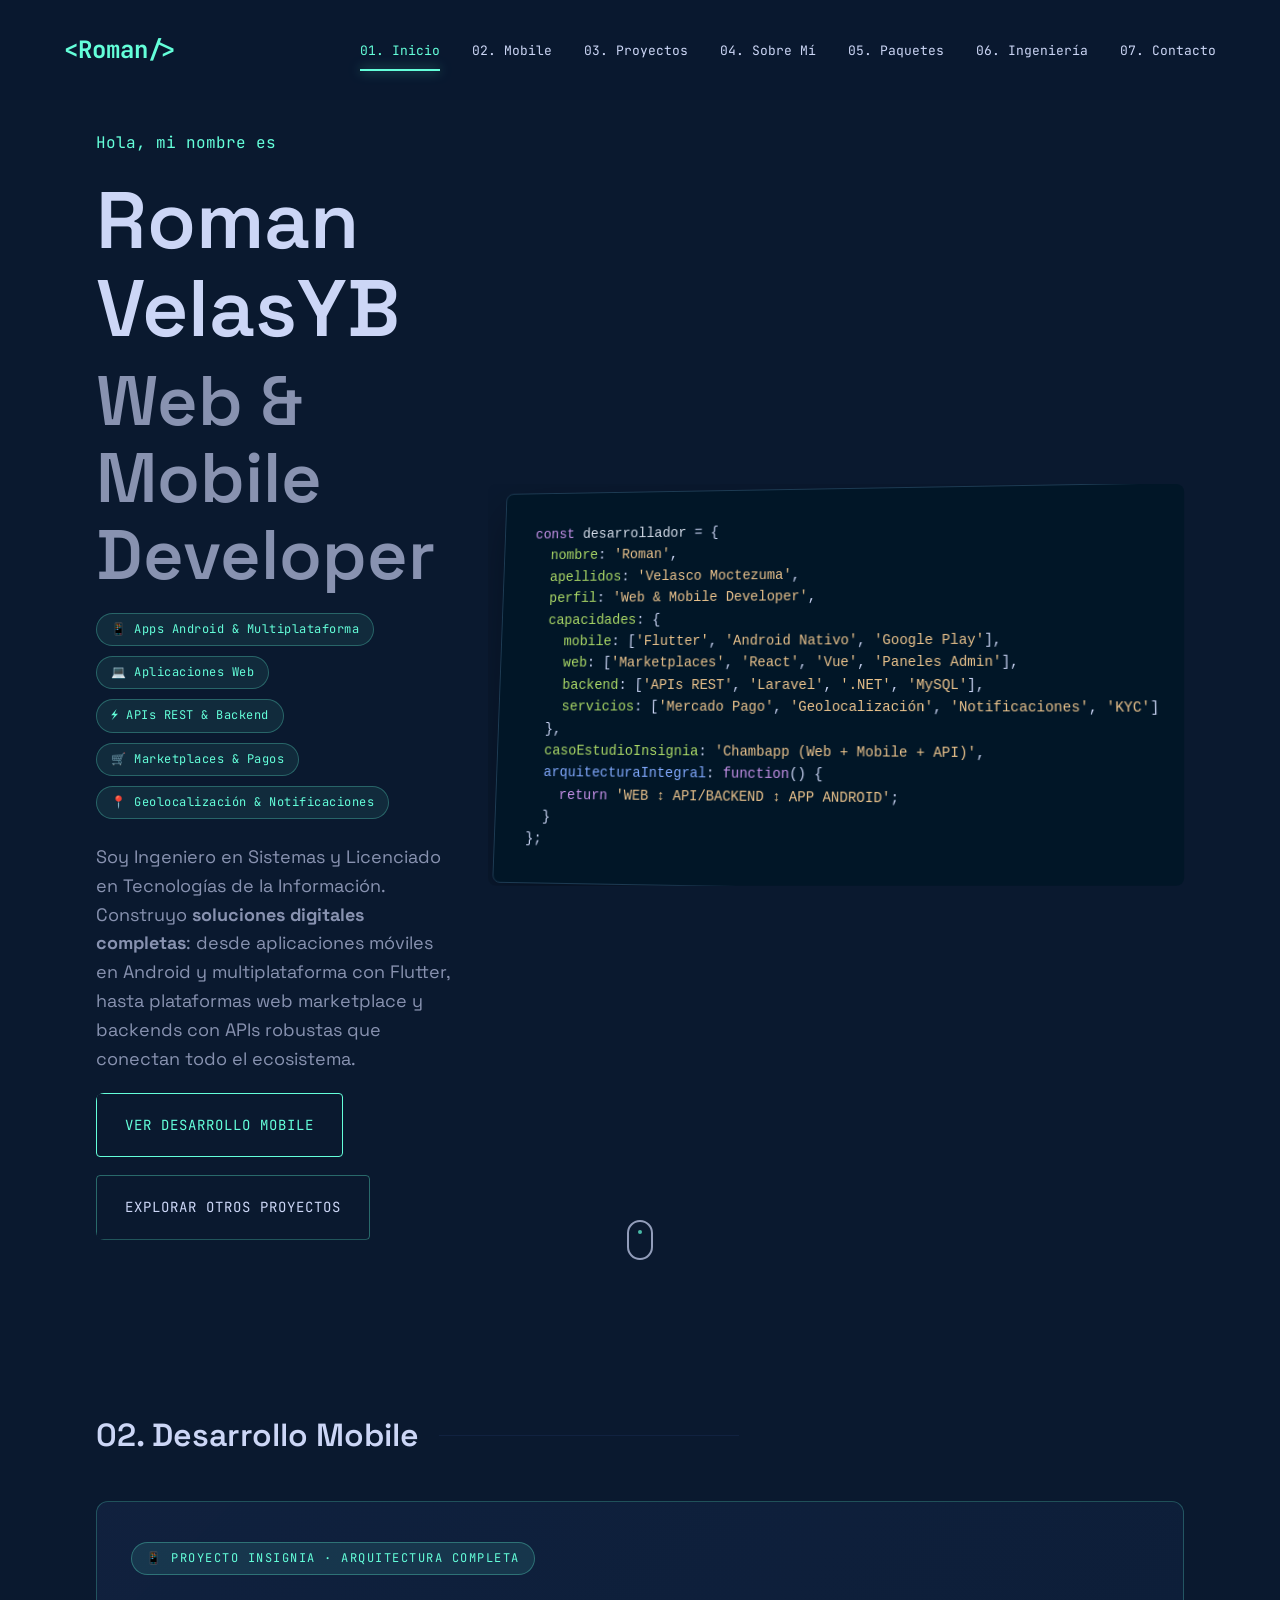
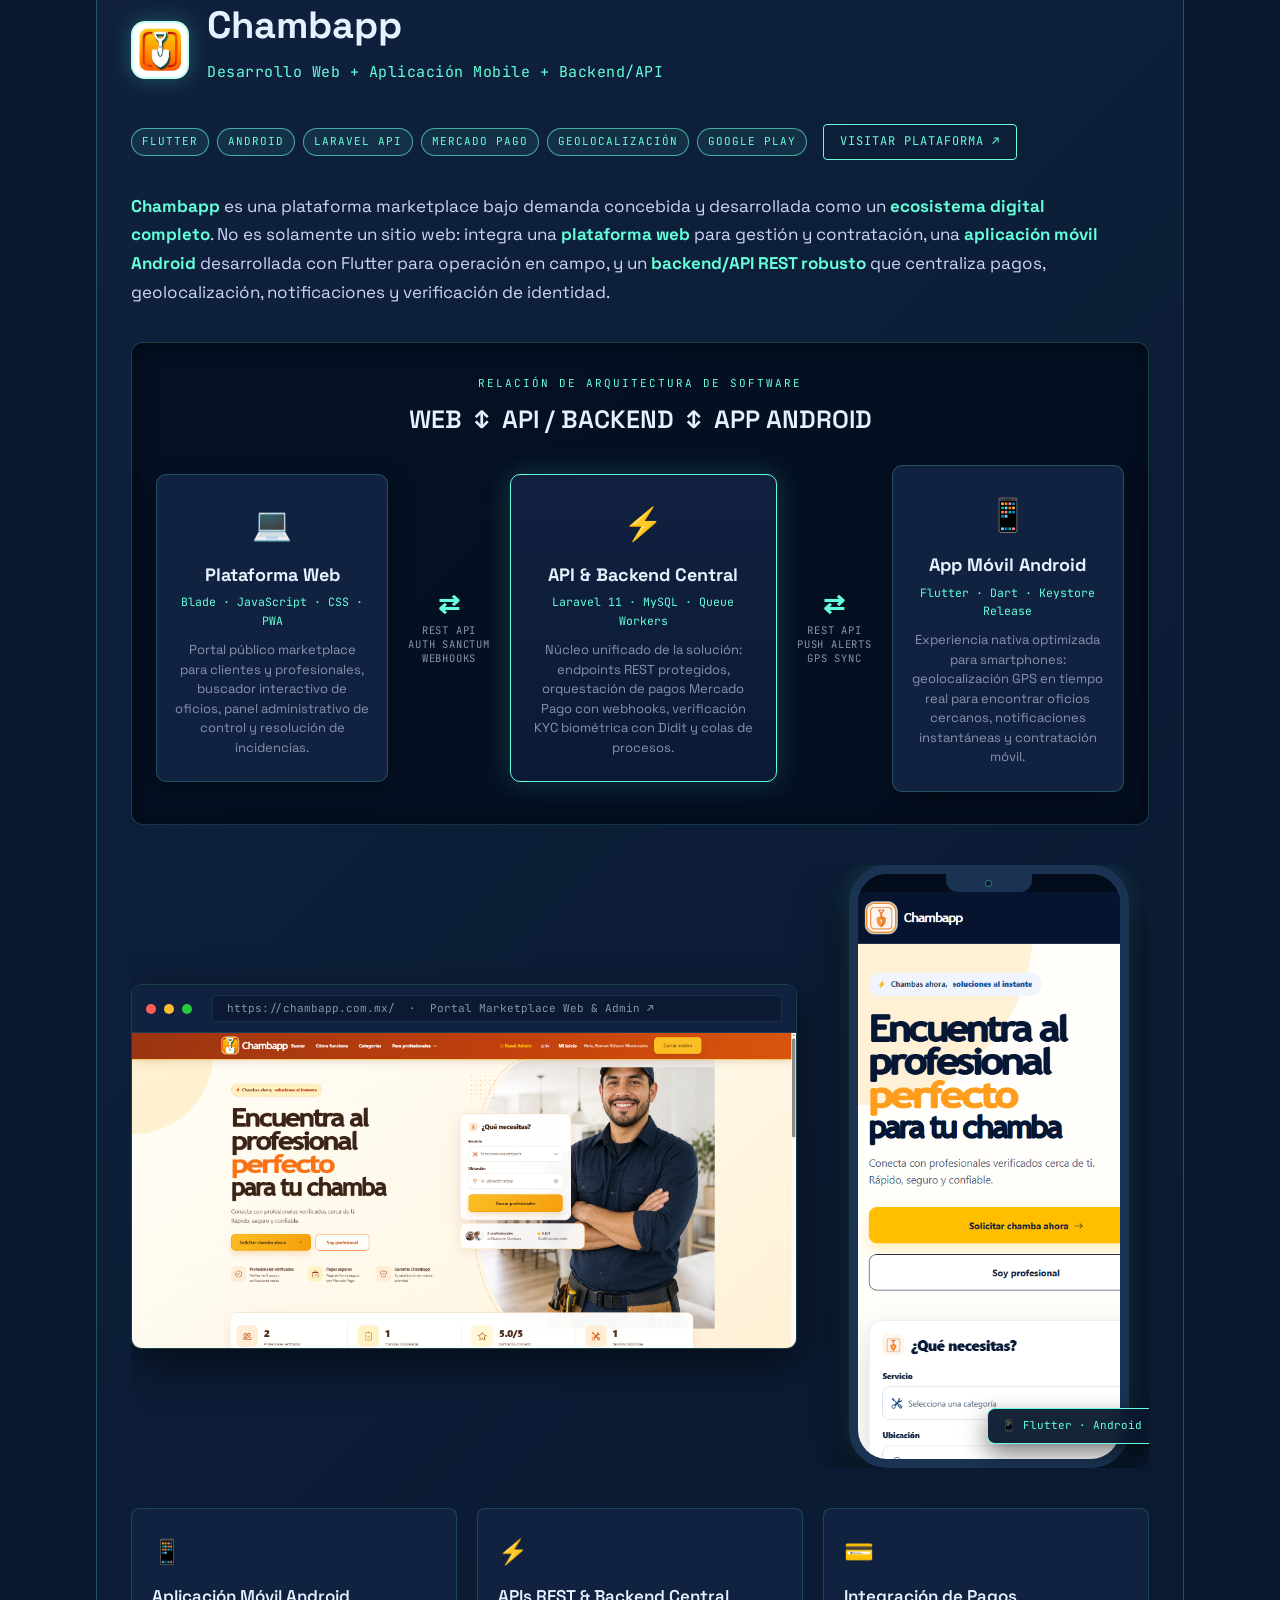
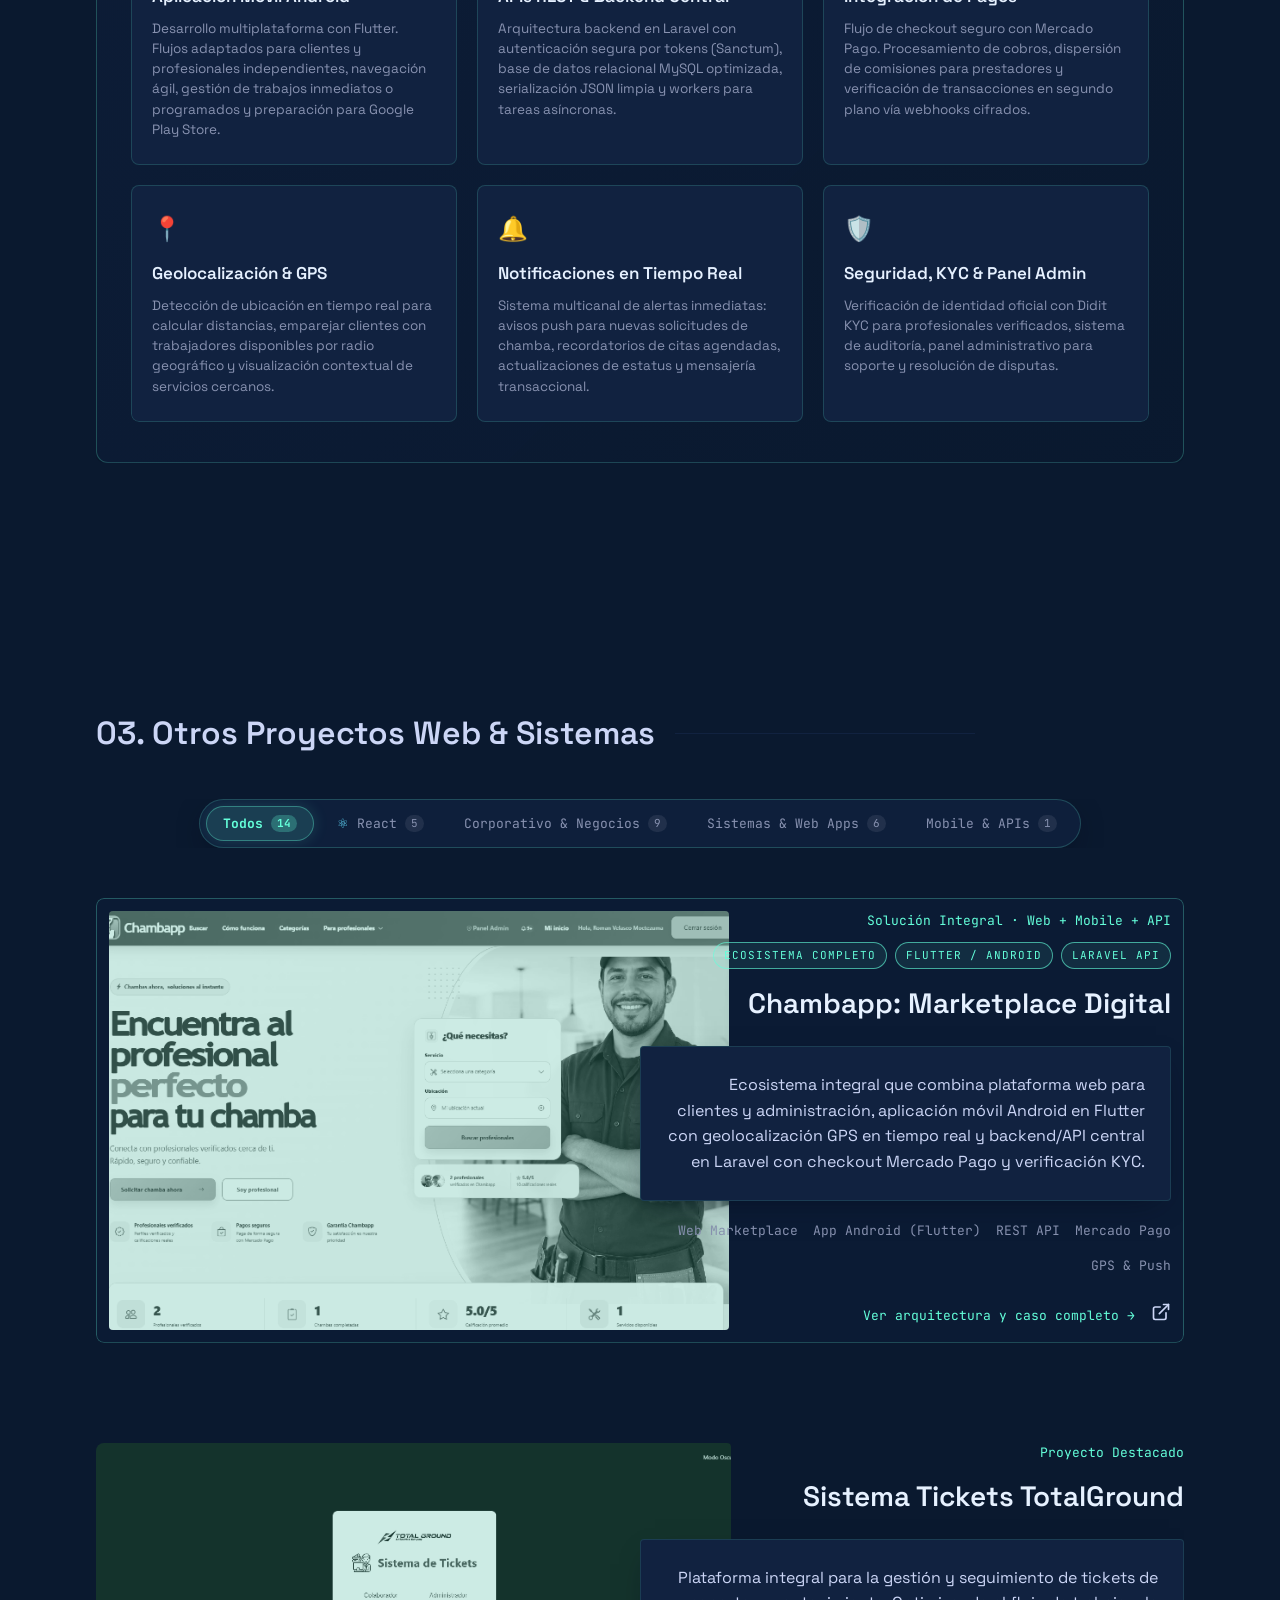
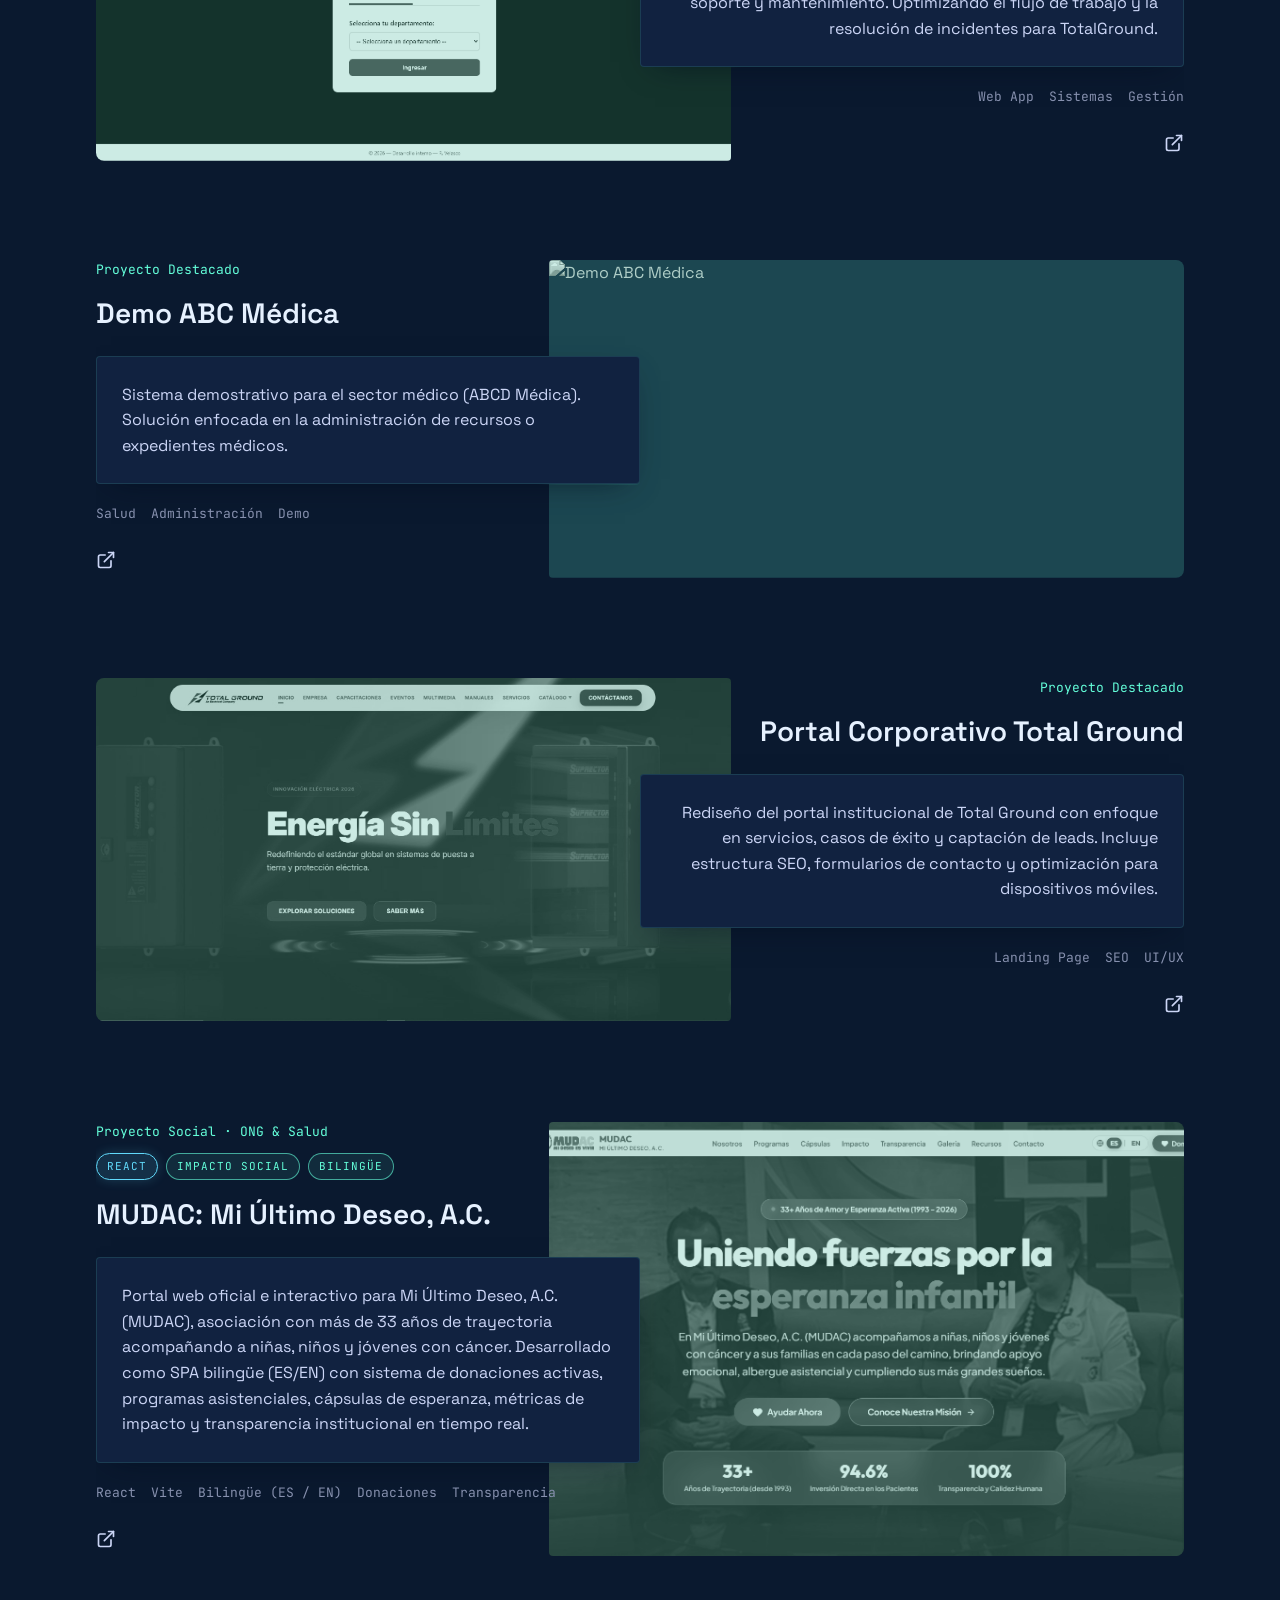
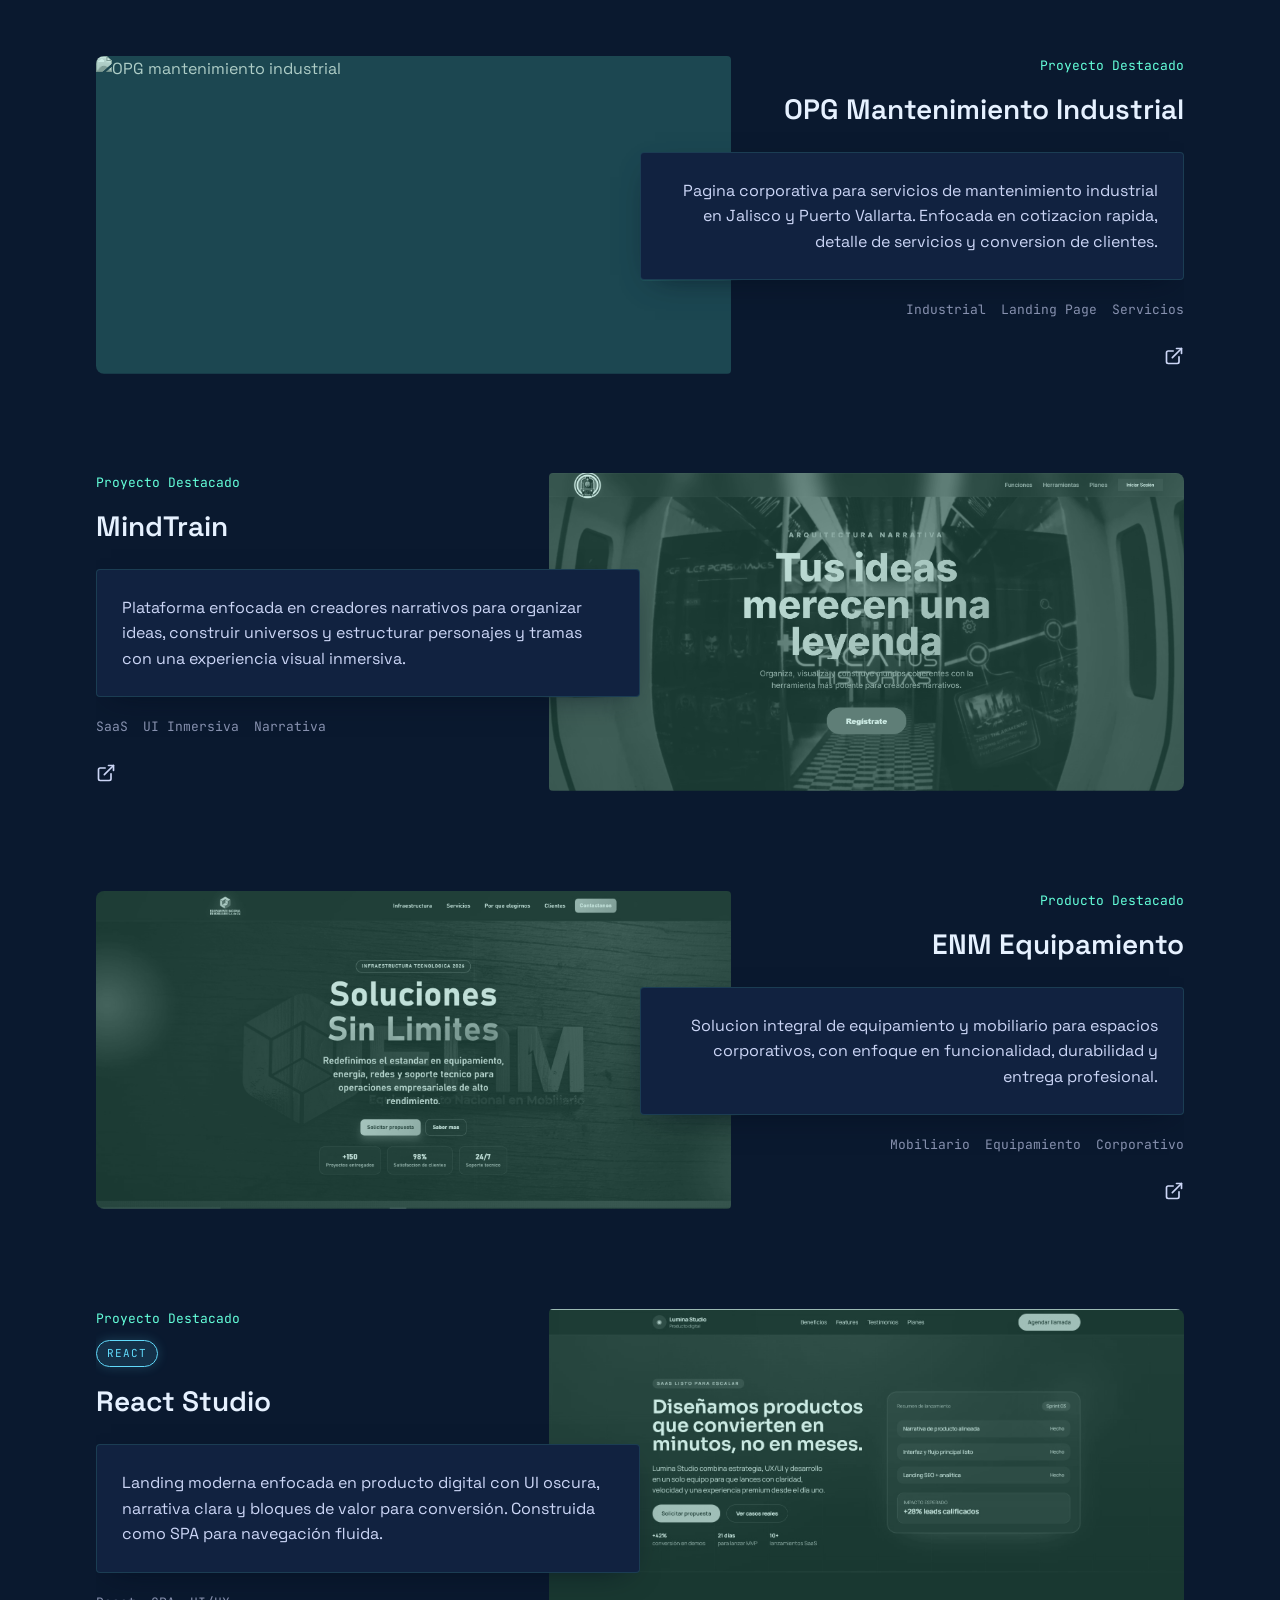
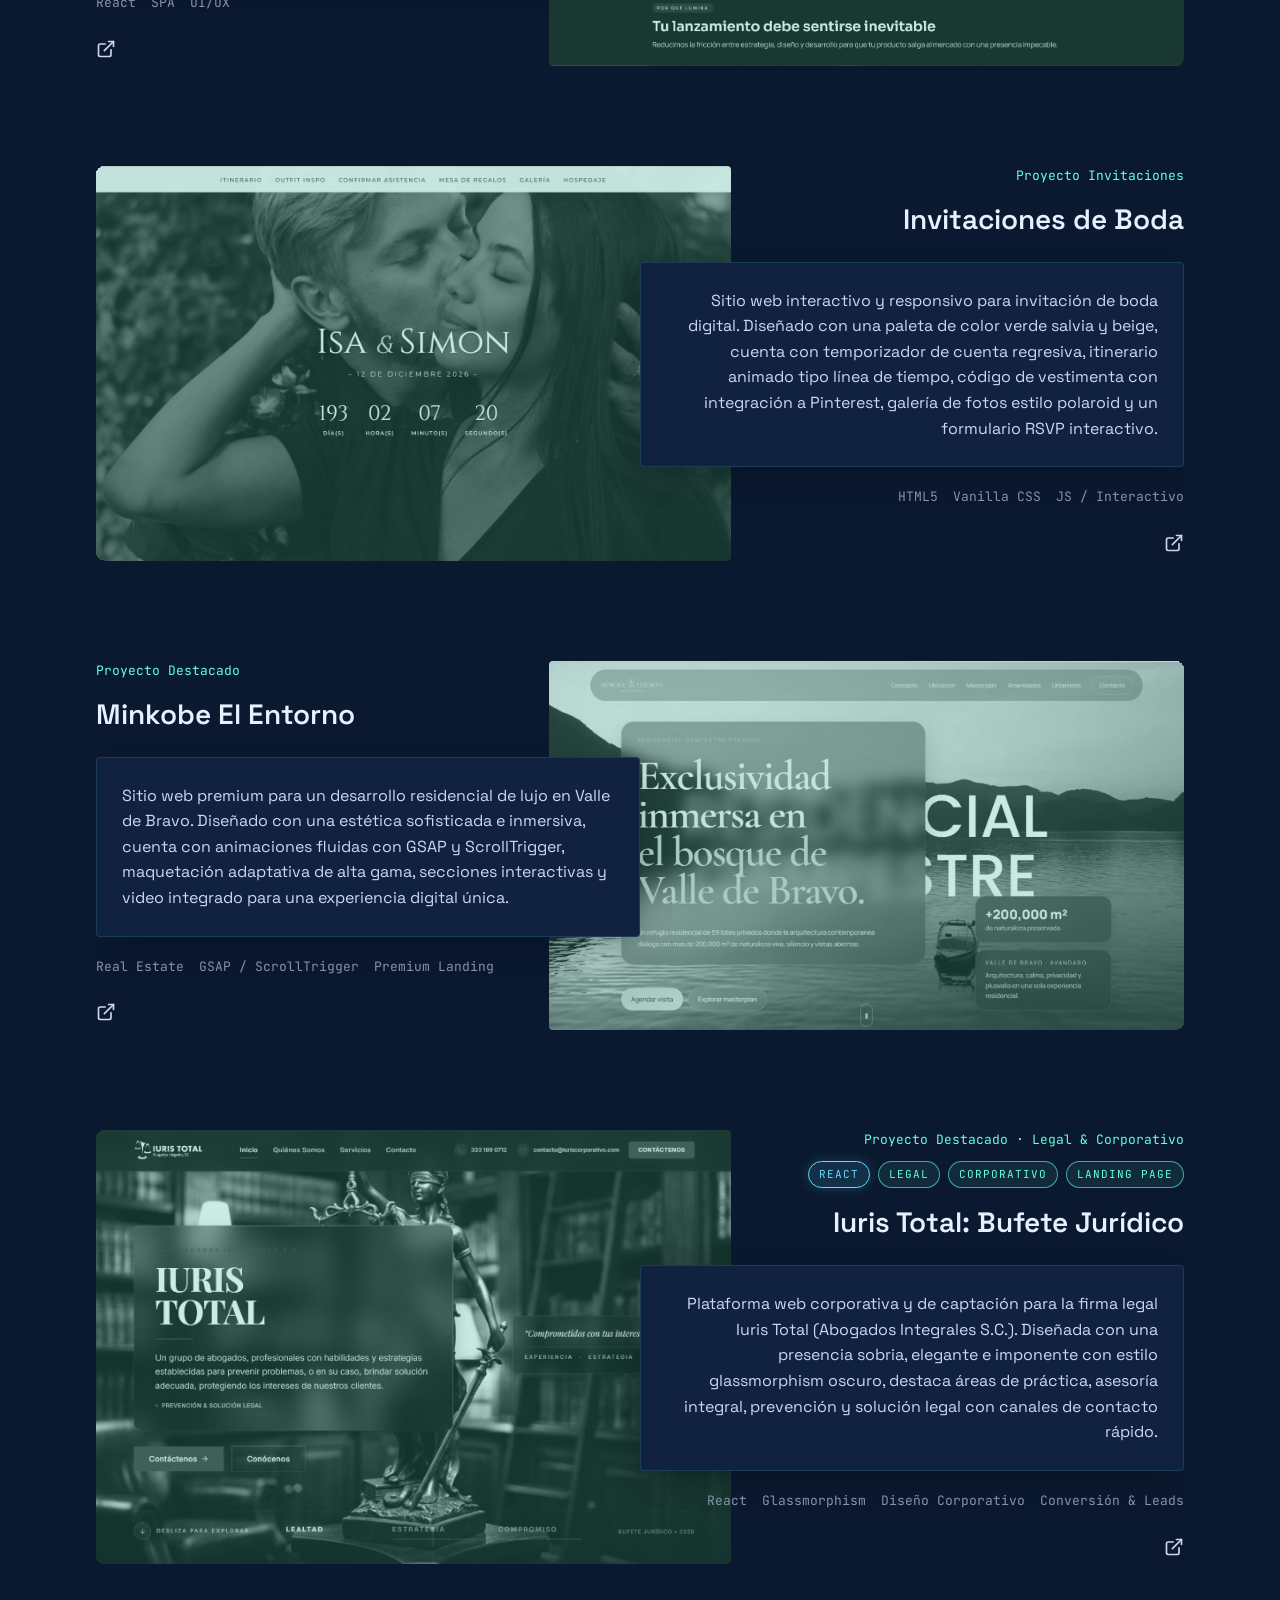
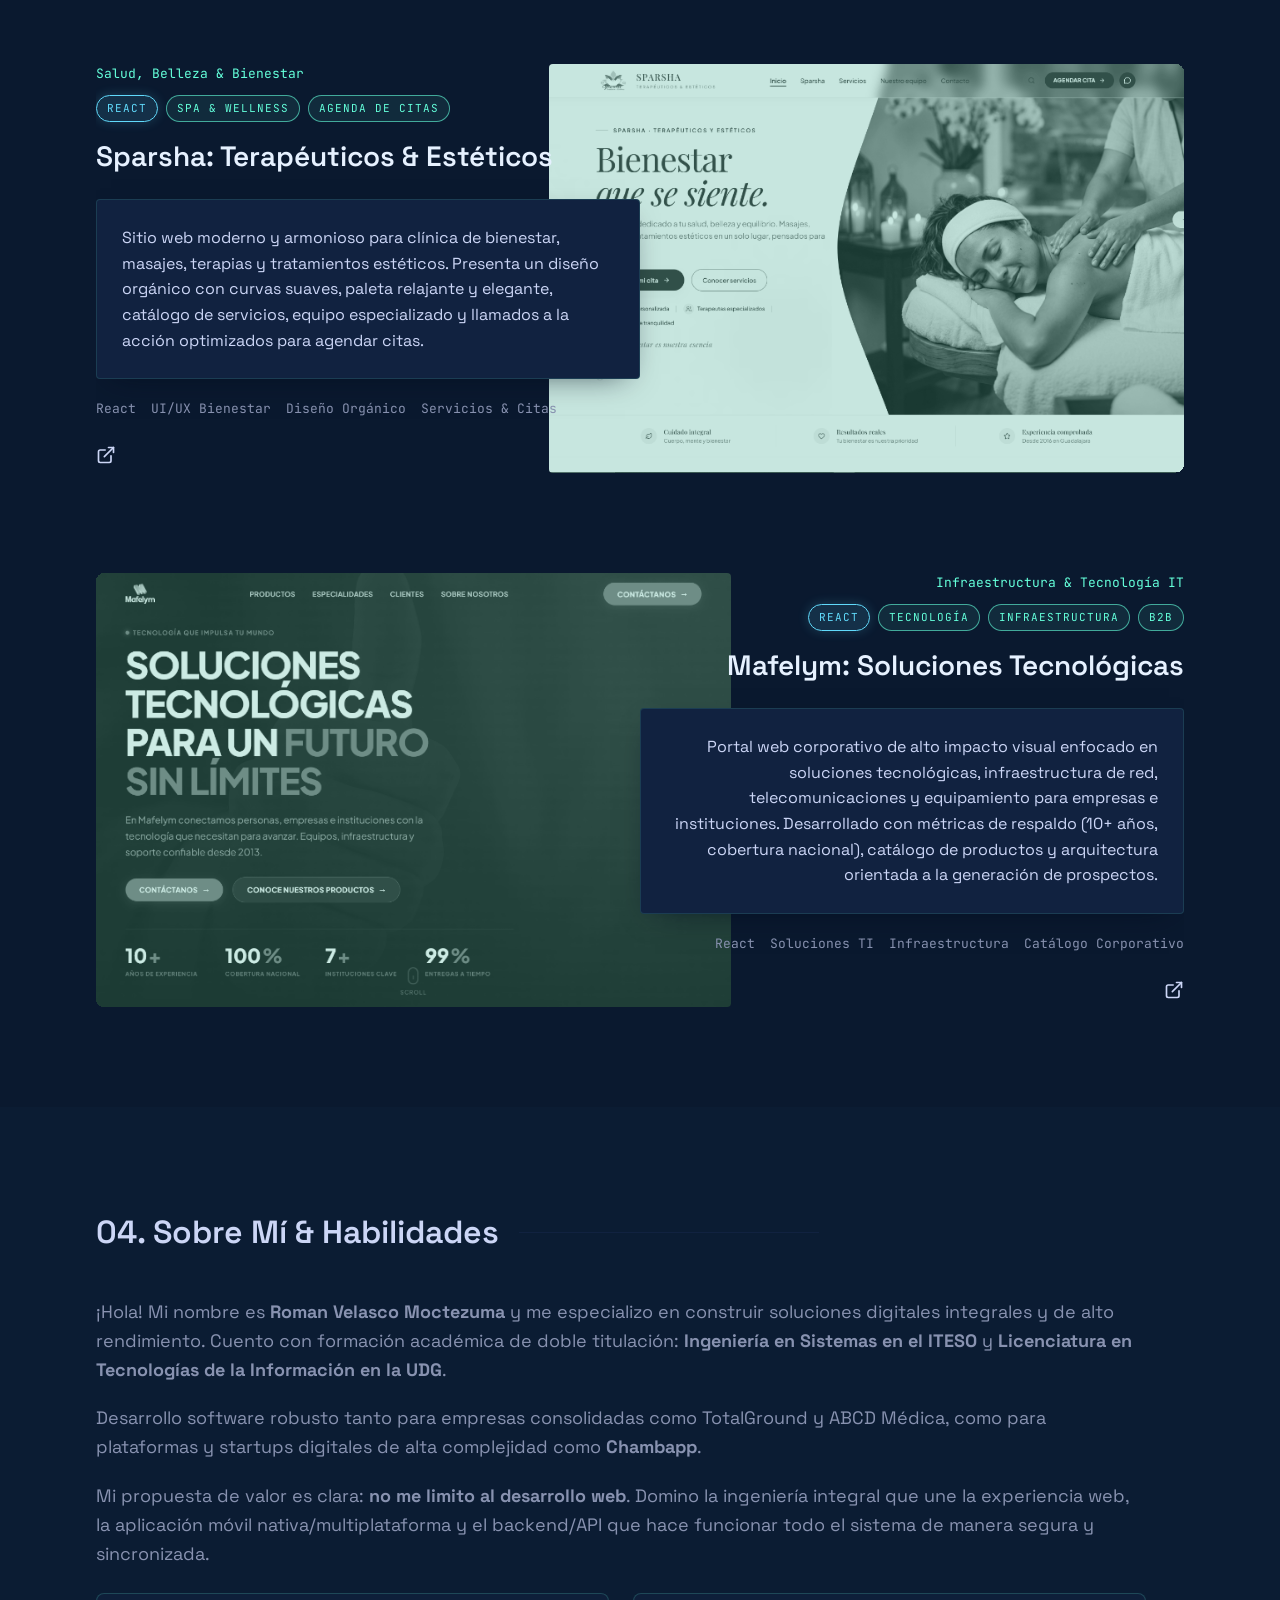
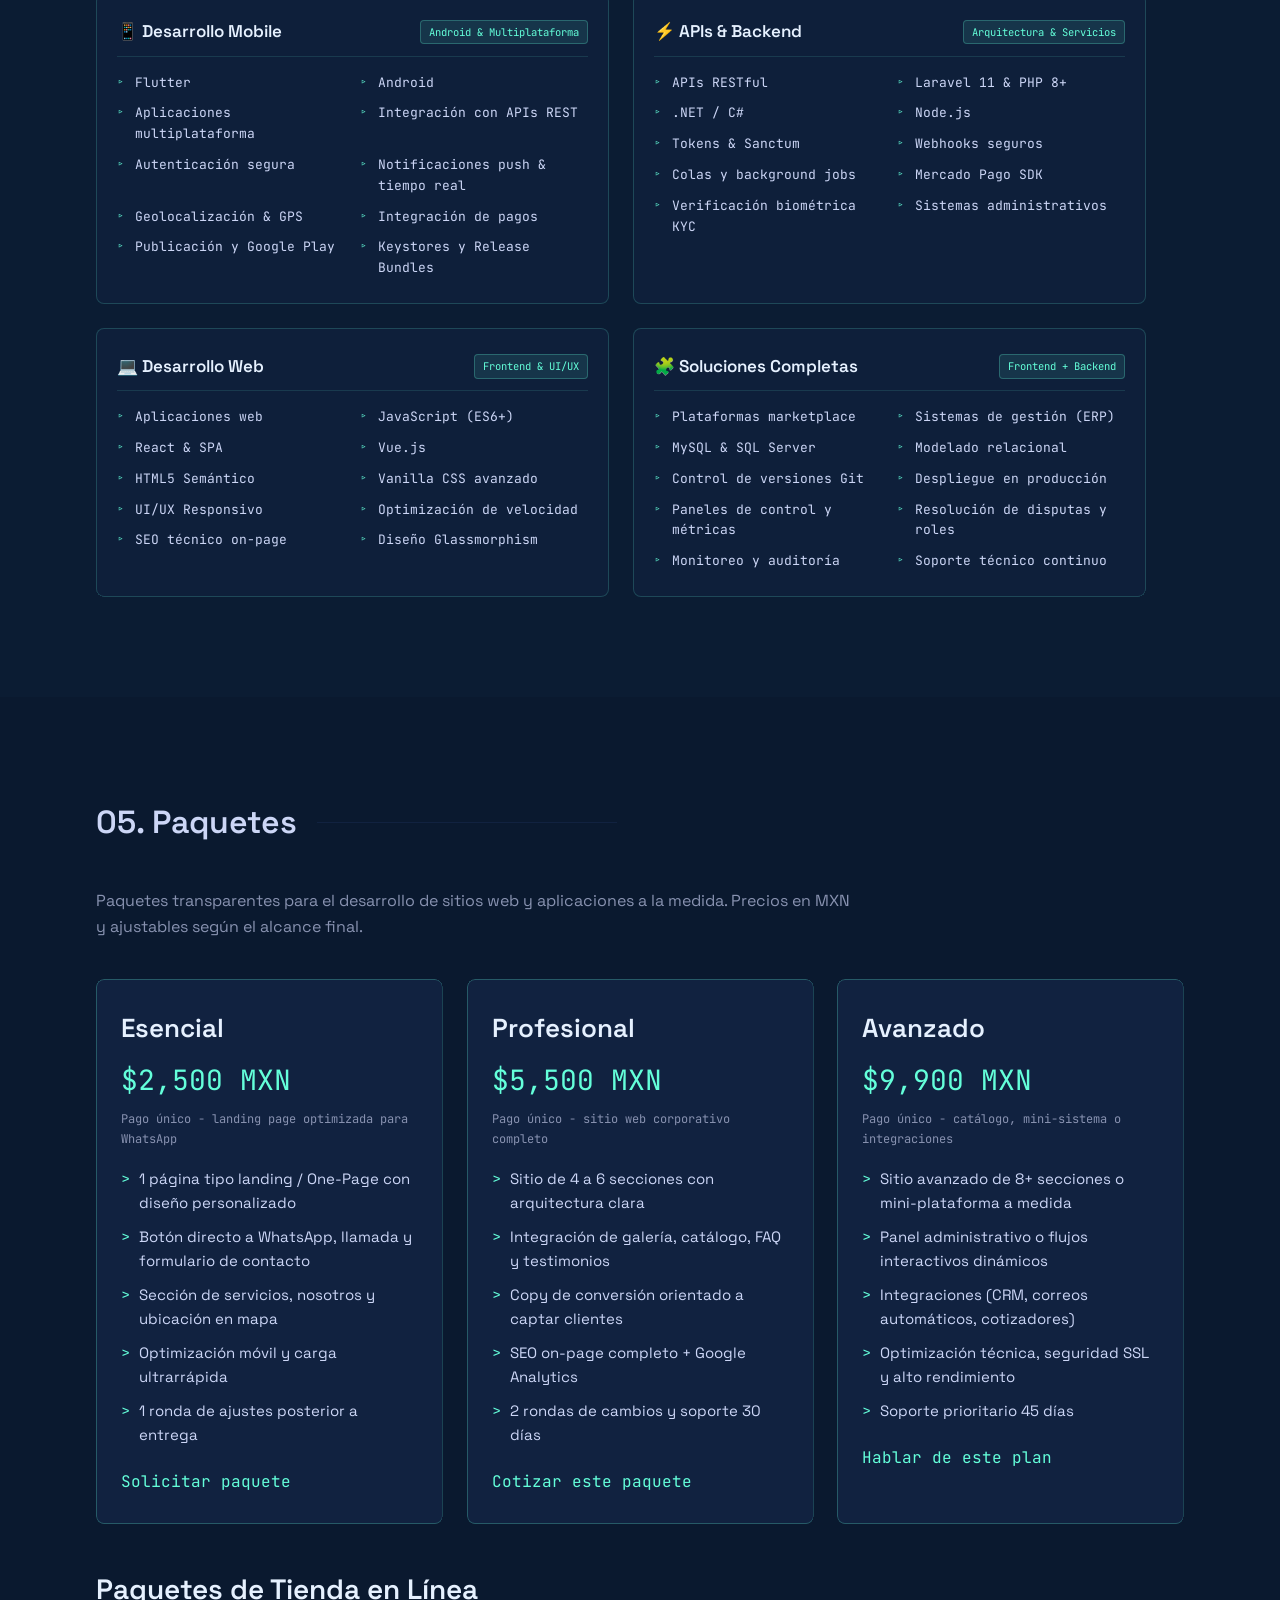
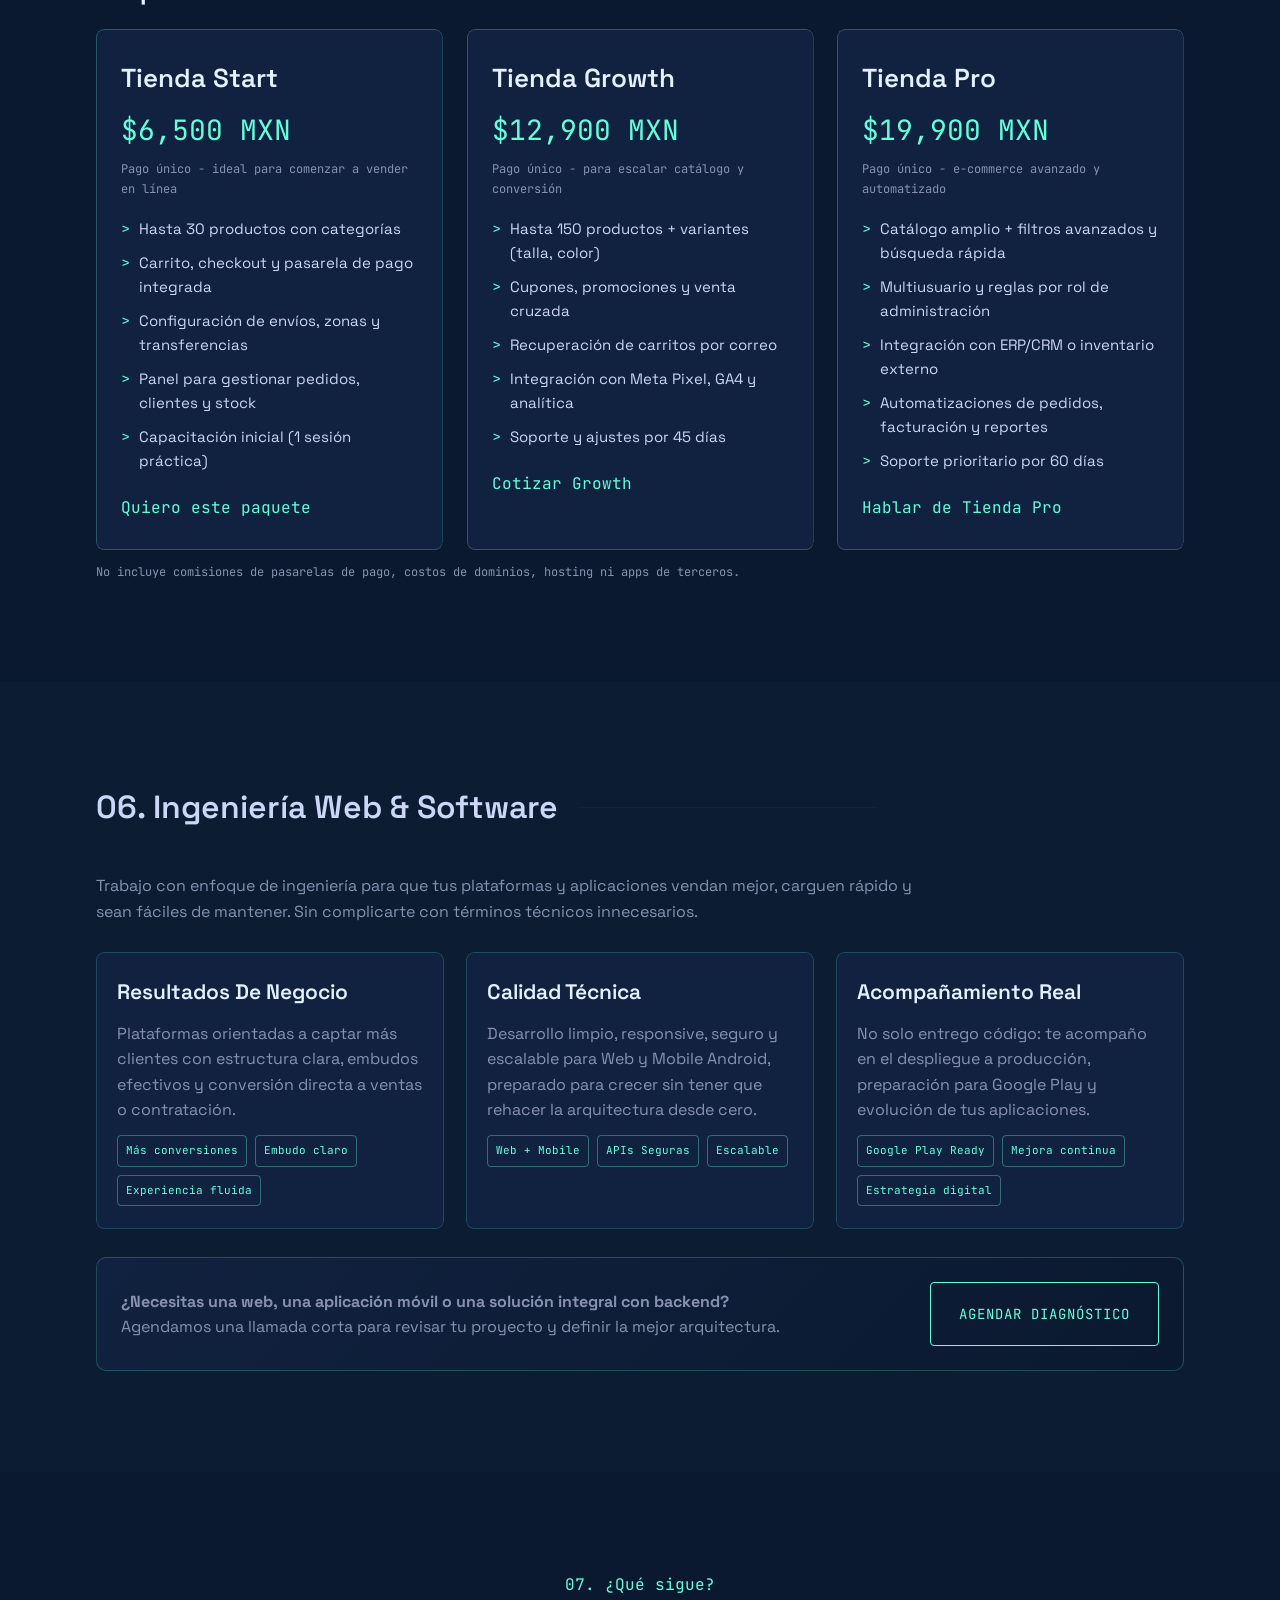
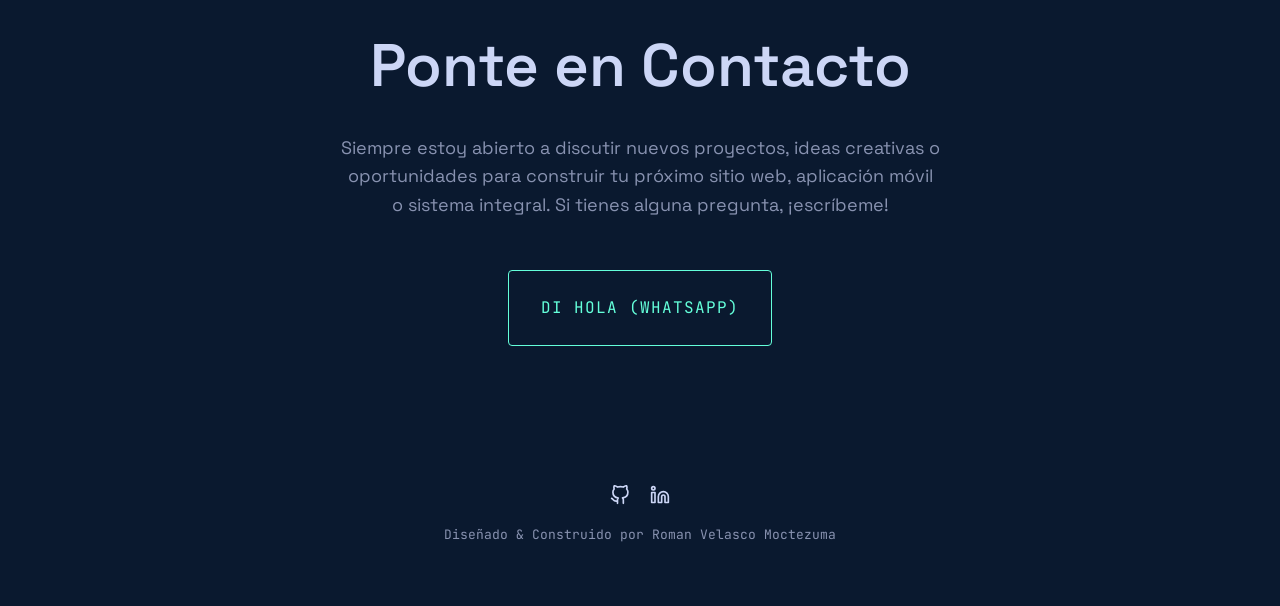
==== commit d1bfcb5d: "Actualizar proyecto MUDAC y agregar assets de proyectos al portafolio" ====
--- a/index.html
+++ b/index.html
@@ -1,12 +1,13 @@
-﻿<!DOCTYPE html>
+<!DOCTYPE html>
 <html lang="es">
 
 <head>
     <meta charset="UTF-8">
     <meta name="viewport" content="width=device-width, initial-scale=1.0">
-    <title>Roman Velasco | Ing. en Sistemas y Lic. en TI</title>
+    <title>Roman Velasco | Web & Mobile Developer (Android, Flutter, APIs & Fullstack)</title>
     <meta name="description"
-        content="Portafolio de Roman Velasco Moctezuma, Ingeniero en Sistemas y Licenciado en Tecnologias de la Informacion.">
+        content="Portafolio de Roman Velasco Moctezuma, Web & Mobile Developer especializado en aplicaciones móviles Android y multiplataforma, desarrollo web, APIs REST y soluciones completas frontend + backend.">
+    <link rel="icon" type="image/png" href="images/icons8-dev-16.png">
 
     <!-- Fonts -->
     <link rel="preconnect" href="https://fonts.googleapis.com">
@@ -277,11 +278,11 @@
 
         /* Hero */
         .hero {
-            height: 100vh;
+            min-height: 100vh;
             display: flex;
             align-items: center;
             position: relative;
-            padding-top: var(--nav-height);
+            padding: calc(var(--nav-height) + 30px) 0 70px;
         }
 
         .hero-container {
@@ -432,6 +433,252 @@
             margin-left: 20px;
         }
 
+        /* ==========================================================================
+           Interactive Projects Filter Bar
+           ========================================================================== */
+        .projects-filter-wrapper {
+            display: flex;
+            justify-content: center;
+            margin: 0 auto 50px auto;
+            width: 100%;
+        }
+
+        .projects-filter-bar {
+            display: inline-flex;
+            align-items: center;
+            gap: 6px;
+            background: rgba(17, 34, 64, 0.75);
+            backdrop-filter: blur(14px);
+            -webkit-backdrop-filter: blur(14px);
+            border: 1px solid rgba(100, 255, 218, 0.2);
+            border-radius: 50px;
+            padding: 6px;
+            box-shadow: 0 10px 30px -10px rgba(2, 12, 27, 0.7);
+            max-width: 100%;
+            overflow-x: auto;
+            scrollbar-width: none;
+        }
+
+        .projects-filter-bar::-webkit-scrollbar {
+            display: none;
+        }
+
+        .filter-btn {
+            background: transparent;
+            border: 1px solid transparent;
+            color: var(--text-secondary);
+            font-family: var(--font-mono);
+            font-size: 13px;
+            padding: 8px 16px;
+            border-radius: 30px;
+            cursor: pointer;
+            display: inline-flex;
+            align-items: center;
+            gap: 8px;
+            white-space: nowrap;
+            transition: all 0.25s cubic-bezier(0.645, 0.045, 0.355, 1);
+        }
+
+        .filter-btn:hover {
+            color: var(--white);
+            background: rgba(100, 255, 218, 0.08);
+        }
+
+        .filter-btn.active {
+            color: var(--accent-color);
+            background: rgba(100, 255, 218, 0.14);
+            border-color: rgba(100, 255, 218, 0.35);
+            box-shadow: 0 0 15px rgba(100, 255, 218, 0.15);
+            font-weight: 700;
+        }
+
+        .filter-count {
+            display: inline-block;
+            font-size: 11px;
+            line-height: 1;
+            padding: 3px 6px;
+            border-radius: 10px;
+            background: rgba(255, 255, 255, 0.08);
+            color: var(--text-secondary);
+            transition: all 0.25s ease;
+        }
+
+        .filter-btn.active .filter-count {
+            background: rgba(100, 255, 218, 0.25);
+            color: var(--accent-color);
+        }
+
+        /* Project Filtering Animation */
+        .project-card.is-hidden {
+            display: none !important;
+        }
+
+        @keyframes projectCardEntrance {
+            from {
+                opacity: 0;
+                transform: translateY(22px) scale(0.99);
+            }
+            to {
+                opacity: 1;
+                transform: translateY(0) scale(1);
+            }
+        }
+
+        .project-card.filter-animate {
+            animation: projectCardEntrance 0.38s cubic-bezier(0.16, 1, 0.3, 1) forwards;
+        }
+
+        /* ==========================================================================
+           Floating WhatsApp Button
+           ========================================================================== */
+        .floating-whatsapp-container {
+            position: fixed;
+            bottom: 30px;
+            right: 30px;
+            z-index: 9990;
+            opacity: 0;
+            transform: translateY(20px) scale(0.9);
+            pointer-events: none;
+            transition: opacity 0.35s cubic-bezier(0.16, 1, 0.3, 1),
+                        transform 0.35s cubic-bezier(0.16, 1, 0.3, 1);
+        }
+
+        .floating-whatsapp-container.is-visible {
+            opacity: 1;
+            transform: translateY(0) scale(1);
+            pointer-events: auto;
+        }
+
+        .floating-whatsapp-btn {
+            position: relative;
+            display: flex;
+            align-items: center;
+            justify-content: center;
+            width: 58px;
+            height: 58px;
+            background: linear-gradient(135deg, #25D366 0%, #128C7E 100%);
+            color: #ffffff;
+            border-radius: 50%;
+            box-shadow: 0 8px 24px rgba(37, 211, 102, 0.35), 0 4px 10px rgba(0, 0, 0, 0.3);
+            text-decoration: none;
+            cursor: pointer;
+            transition: transform 0.25s cubic-bezier(0.34, 1.56, 0.64, 1), box-shadow 0.25s ease;
+        }
+
+        .floating-whatsapp-btn:hover {
+            transform: scale(1.08) translateY(-2px);
+            box-shadow: 0 12px 28px rgba(37, 211, 102, 0.5), 0 6px 14px rgba(0, 0, 0, 0.35);
+        }
+
+        .whatsapp-pulse {
+            position: absolute;
+            inset: -4px;
+            border-radius: 50%;
+            border: 2px solid rgba(37, 211, 102, 0.6);
+            animation: waPulse 2.2s infinite cubic-bezier(0.24, 0, 0.38, 1);
+            pointer-events: none;
+        }
+
+        @keyframes waPulse {
+            0% {
+                transform: scale(1);
+                opacity: 0.8;
+            }
+            70% {
+                transform: scale(1.38);
+                opacity: 0;
+            }
+            100% {
+                transform: scale(1.38);
+                opacity: 0;
+            }
+        }
+
+        .whatsapp-icon-box {
+            display: flex;
+            align-items: center;
+            justify-content: center;
+            width: 100%;
+            height: 100%;
+        }
+
+        .whatsapp-icon-box svg {
+            width: 32px;
+            height: 32px;
+            fill: #ffffff;
+        }
+
+        /* Tooltip Card */
+        .whatsapp-tooltip {
+            position: absolute;
+            right: 70px;
+            display: flex;
+            flex-direction: column;
+            background: rgba(10, 25, 47, 0.95);
+            backdrop-filter: blur(12px);
+            -webkit-backdrop-filter: blur(12px);
+            border: 1px solid rgba(37, 211, 102, 0.35);
+            border-radius: 12px;
+            padding: 8px 14px;
+            white-space: nowrap;
+            box-shadow: 0 10px 30px -10px rgba(2, 12, 27, 0.8);
+            opacity: 0;
+            visibility: hidden;
+            transform: translateX(10px);
+            transition: all 0.25s ease;
+            pointer-events: none;
+        }
+
+        .whatsapp-tooltip-title {
+            font-family: var(--font-sans);
+            font-size: 13px;
+            font-weight: 600;
+            color: var(--white);
+        }
+
+        .whatsapp-tooltip-sub {
+            font-family: var(--font-mono);
+            font-size: 11px;
+            color: #25D366;
+        }
+
+        .floating-whatsapp-btn:hover .whatsapp-tooltip {
+            opacity: 1;
+            visibility: visible;
+            transform: translateX(0);
+        }
+
+        @media (max-width: 768px) {
+            .projects-filter-wrapper {
+                margin: 0 auto 35px auto;
+                justify-content: flex-start;
+                padding-bottom: 6px;
+            }
+            .projects-filter-bar {
+                padding: 4px;
+                border-radius: 25px;
+            }
+            .filter-btn {
+                font-size: 12px;
+                padding: 6px 12px;
+            }
+            .floating-whatsapp-container {
+                bottom: 20px;
+                right: 20px;
+            }
+            .floating-whatsapp-btn {
+                width: 52px;
+                height: 52px;
+            }
+            .whatsapp-icon-box svg {
+                width: 28px;
+                height: 28px;
+            }
+            .whatsapp-tooltip {
+                display: none;
+            }
+        }
+
         .projects-grid {
             display: flex;
             flex-direction: column;
@@ -503,6 +750,38 @@
             font-size: 13px;
             margin-bottom: 10px;
             display: block;
+        }
+
+        .project-tags {
+            display: flex;
+            flex-wrap: wrap;
+            align-items: center;
+            gap: 8px;
+            margin-bottom: 12px;
+            justify-content: flex-end;
+        }
+
+        .project-card-right .project-tags {
+            justify-content: flex-start;
+        }
+
+        .project-tag {
+            font-family: var(--font-mono);
+            font-size: 11px;
+            letter-spacing: 1px;
+            text-transform: uppercase;
+            padding: 4px 10px;
+            border-radius: 999px;
+            border: 1px solid rgba(100, 255, 218, 0.6);
+            color: var(--accent-color);
+            background: rgba(100, 255, 218, 0.08);
+        }
+
+        .project-tag.react {
+            border-color: #61dafb;
+            color: #61dafb;
+            background: rgba(97, 218, 251, 0.12);
+            box-shadow: 0 0 12px rgba(97, 218, 251, 0.2);
         }
 
         .project-title {
@@ -601,9 +880,8 @@
         }
 
         .about-content {
-            display: grid;
-            grid-template-columns: 3fr 2fr;
-            gap: 50px;
+            display: block;
+            max-width: 1050px;
         }
 
         .about-text p {
@@ -942,6 +1220,535 @@
             transform: translateY(0) !important;
             filter: blur(0);
             clip-path: inset(0 0 0 0 round 8px);
+        }
+
+        /* Hero Capsules */
+        .hero-capsules {
+            display: flex;
+            flex-wrap: wrap;
+            gap: 10px;
+            margin: 18px 0 24px;
+        }
+
+        .hero-capsule {
+            display: inline-flex;
+            align-items: center;
+            gap: 6px;
+            font-family: var(--font-mono);
+            font-size: 12px;
+            padding: 6px 14px;
+            border-radius: 999px;
+            background: rgba(100, 255, 218, 0.08);
+            border: 1px solid rgba(100, 255, 218, 0.28);
+            color: var(--accent-color);
+            letter-spacing: 0.5px;
+            transition: var(--transition);
+        }
+
+        .hero-capsule:hover {
+            background: rgba(100, 255, 218, 0.16);
+            border-color: var(--accent-color);
+            transform: translateY(-2px);
+            box-shadow: 0 4px 12px rgba(100, 255, 218, 0.2);
+        }
+
+        .hero-actions {
+            display: flex;
+            align-items: center;
+            flex-wrap: wrap;
+            gap: 18px;
+            margin-top: 15px;
+        }
+
+        .btn-secondary {
+            display: inline-block;
+            padding: 1.25rem 1.75rem;
+            color: var(--text-primary);
+            background-color: transparent;
+            border: 1px solid rgba(100, 255, 218, 0.35);
+            border-radius: 4px;
+            font-family: var(--font-mono);
+            font-size: 14px;
+            text-transform: uppercase;
+            letter-spacing: 1px;
+            transition: var(--transition);
+        }
+
+        .btn-secondary:hover {
+            color: var(--accent-color);
+            border-color: var(--accent-color);
+            background-color: rgba(100, 255, 218, 0.08);
+            box-shadow: 4px 4px 0 var(--accent-color);
+            transform: translate(-4px, -4px);
+        }
+
+        /* Mobile Showcase Section */
+        .mobile-showcase {
+            position: relative;
+        }
+
+        .mobile-lead-card {
+            background: linear-gradient(135deg, rgba(17, 34, 64, 0.9), rgba(10, 25, 47, 0.95));
+            border: 1px solid rgba(100, 255, 218, 0.24);
+            border-radius: 12px;
+            padding: 40px 34px;
+            margin-bottom: 45px;
+            position: relative;
+            overflow: hidden;
+            box-shadow: 0 25px 50px -15px rgba(2, 12, 27, 0.75);
+        }
+
+        .mobile-lead-card::before {
+            content: "";
+            position: absolute;
+            top: -50%;
+            right: -20%;
+            width: 500px;
+            height: 500px;
+            background: radial-gradient(circle, rgba(100, 255, 218, 0.14), transparent 70%);
+            pointer-events: none;
+        }
+
+        .mobile-lead-badge {
+            display: inline-flex;
+            align-items: center;
+            gap: 8px;
+            font-family: var(--font-mono);
+            font-size: 12px;
+            color: var(--accent-color);
+            text-transform: uppercase;
+            letter-spacing: 1.5px;
+            padding: 6px 14px;
+            background: rgba(100, 255, 218, 0.1);
+            border: 1px solid rgba(100, 255, 218, 0.3);
+            border-radius: 20px;
+            margin-bottom: 20px;
+        }
+
+        .mobile-case-header {
+            display: flex;
+            align-items: center;
+            justify-content: space-between;
+            gap: 20px;
+            flex-wrap: wrap;
+            margin-bottom: 20px;
+        }
+
+        .mobile-brand-title {
+            display: flex;
+            align-items: center;
+            gap: 18px;
+        }
+
+        .mobile-brand-logo {
+            width: 58px;
+            height: 58px;
+            border-radius: 14px;
+            object-fit: contain;
+            background: #ffffff;
+            padding: 4px;
+            border: 2px solid rgba(100, 255, 218, 0.4);
+            box-shadow: 0 0 20px rgba(100, 255, 218, 0.25);
+        }
+
+        .mobile-case-title {
+            font-size: clamp(28px, 4vw, 38px);
+            color: var(--white);
+            margin: 0;
+            font-weight: 700;
+        }
+
+        .mobile-case-headline {
+            font-family: var(--font-mono);
+            color: var(--accent-color);
+            font-size: 15px;
+            margin-top: 4px;
+            letter-spacing: 0.5px;
+        }
+
+        .mobile-lead-desc {
+            font-size: 17px;
+            line-height: 1.7;
+            color: var(--text-primary);
+            max-width: 980px;
+            margin-bottom: 25px;
+        }
+
+        .mobile-lead-desc strong {
+            color: var(--accent-color);
+        }
+
+        /* Architecture Flow Diagram (WEB ↕ API / BACKEND ↕ APP ANDROID) */
+        .arch-flow-container {
+            margin: 35px 0;
+            padding: 32px 24px;
+            background: rgba(2, 12, 27, 0.7);
+            border-radius: 12px;
+            border: 1px solid rgba(100, 255, 218, 0.2);
+            box-shadow: inset 0 0 25px rgba(0, 0, 0, 0.45);
+        }
+
+        .arch-flow-header {
+            text-align: center;
+            margin-bottom: 26px;
+        }
+
+        .arch-flow-badge {
+            font-family: var(--font-mono);
+            font-size: 11px;
+            color: var(--accent-color);
+            letter-spacing: 2px;
+            text-transform: uppercase;
+            display: block;
+            margin-bottom: 6px;
+        }
+
+        .arch-flow-title {
+            font-size: clamp(20px, 3vw, 25px);
+            color: var(--white);
+            margin: 0;
+        }
+
+        .arch-flow-diagram {
+            display: grid;
+            grid-template-columns: 1fr auto 1.15fr auto 1fr;
+            align-items: center;
+            gap: 16px;
+        }
+
+        .arch-node {
+            background: var(--bg-light);
+            border: 1px solid rgba(100, 255, 218, 0.22);
+            border-radius: 10px;
+            padding: 24px 18px;
+            text-align: center;
+            position: relative;
+            box-shadow: 0 8px 24px rgba(0, 0, 0, 0.35);
+            transition: var(--transition);
+        }
+
+        .arch-node:hover {
+            border-color: var(--accent-color);
+            transform: translateY(-4px);
+            box-shadow: 0 12px 32px rgba(100, 255, 218, 0.18);
+        }
+
+        .arch-node-core {
+            border-color: var(--accent-color);
+            background: linear-gradient(180deg, rgba(17, 34, 64, 0.95), rgba(11, 28, 55, 0.95));
+            box-shadow: 0 0 28px rgba(100, 255, 218, 0.18);
+        }
+
+        .arch-node-icon {
+            font-size: 32px;
+            margin-bottom: 10px;
+            display: block;
+        }
+
+        .arch-node-name {
+            font-size: 18px;
+            font-weight: 700;
+            color: var(--white);
+            margin-bottom: 4px;
+        }
+
+        .arch-node-tech {
+            font-family: var(--font-mono);
+            font-size: 11.5px;
+            color: var(--accent-color);
+            margin-bottom: 10px;
+            display: block;
+        }
+
+        .arch-node-desc {
+            font-size: 13px;
+            color: var(--text-secondary);
+            line-height: 1.5;
+            margin-bottom: 0;
+        }
+
+        .arch-connector {
+            display: flex;
+            flex-direction: column;
+            align-items: center;
+            justify-content: center;
+            gap: 6px;
+            padding: 0 4px;
+        }
+
+        .arch-connector-arrows {
+            font-family: var(--font-mono);
+            font-size: 26px;
+            color: var(--accent-color);
+            font-weight: bold;
+            animation: pulseArrow 2.2s infinite ease-in-out;
+            line-height: 1;
+        }
+
+        .arch-connector-label {
+            font-family: var(--font-mono);
+            font-size: 10.5px;
+            color: var(--text-secondary);
+            text-transform: uppercase;
+            letter-spacing: 0.8px;
+            text-align: center;
+            line-height: 1.35;
+        }
+
+        @keyframes pulseArrow {
+            0%, 100% { opacity: 0.45; transform: scale(0.95); }
+            50% { opacity: 1; transform: scale(1.15); text-shadow: 0 0 12px rgba(100, 255, 218, 0.85); }
+        }
+
+        /* Mockup Split (Web + Phone) */
+        .chambapp-showcase-grid {
+            display: grid;
+            grid-template-columns: 1.35fr 0.65fr;
+            gap: 32px;
+            align-items: center;
+            margin: 40px 0;
+        }
+
+        .mockup-desktop {
+            background: #020c1b;
+            border-radius: 10px;
+            border: 1px solid rgba(100, 255, 218, 0.22);
+            overflow: hidden;
+            box-shadow: 0 16px 40px rgba(0, 0, 0, 0.55);
+            transition: var(--transition);
+        }
+
+        .mockup-desktop:hover {
+            border-color: rgba(100, 255, 218, 0.45);
+            box-shadow: 0 20px 48px rgba(0, 0, 0, 0.7);
+        }
+
+        .mockup-desktop-bar {
+            background: #112240;
+            padding: 10px 14px;
+            display: flex;
+            align-items: center;
+            gap: 8px;
+            border-bottom: 1px solid rgba(100, 255, 218, 0.12);
+        }
+
+        .mockup-desktop-dot {
+            width: 10px;
+            height: 10px;
+            border-radius: 50%;
+            background: #ff5f56;
+        }
+
+        .mockup-desktop-dot:nth-child(2) { background: #ffbd2e; }
+        .mockup-desktop-dot:nth-child(3) { background: #27c93f; }
+
+        .mockup-desktop-url {
+            margin-left: 12px;
+            font-family: var(--font-mono);
+            font-size: 11px;
+            color: var(--text-secondary);
+            background: rgba(10, 25, 47, 0.8);
+            padding: 4px 14px;
+            border-radius: 4px;
+            flex-grow: 1;
+            border: 1px solid rgba(100, 255, 218, 0.1);
+        }
+
+        .mockup-desktop img {
+            width: 100%;
+            display: block;
+            height: auto;
+            object-fit: cover;
+        }
+
+        .mockup-phone-wrapper {
+            display: flex;
+            justify-content: center;
+            position: relative;
+        }
+
+        .mockup-phone {
+            width: 280px;
+            background: #020c1b;
+            border: 9px solid #1a3353;
+            border-radius: 38px;
+            overflow: hidden;
+            box-shadow: 0 25px 50px rgba(0, 0, 0, 0.65), 0 0 25px rgba(100, 255, 218, 0.18);
+            position: relative;
+            transition: var(--transition);
+        }
+
+        .mockup-phone:hover {
+            transform: translateY(-6px) scale(1.02);
+            border-color: #23456e;
+            box-shadow: 0 30px 60px rgba(0, 0, 0, 0.75), 0 0 35px rgba(100, 255, 218, 0.3);
+        }
+
+        .mockup-phone-notch {
+            width: 86px;
+            height: 18px;
+            background: #1a3353;
+            border-bottom-left-radius: 12px;
+            border-bottom-right-radius: 12px;
+            margin: 0 auto;
+            display: flex;
+            align-items: center;
+            justify-content: center;
+            position: relative;
+            z-index: 5;
+        }
+
+        .mockup-phone-camera {
+            width: 7px;
+            height: 7px;
+            border-radius: 50%;
+            background: #0a192f;
+            border: 1px solid rgba(100, 255, 218, 0.4);
+        }
+
+        .mockup-phone-screen {
+            width: 100%;
+            background: #0a192f;
+            display: block;
+            line-height: 0;
+        }
+
+        .mockup-phone-screen img {
+            width: 100%;
+            height: auto;
+            display: block;
+        }
+
+        .mockup-phone-badge {
+            position: absolute;
+            bottom: 24px;
+            right: -8px;
+            background: rgba(10, 25, 47, 0.95);
+            border: 1px solid var(--accent-color);
+            border-radius: 8px;
+            padding: 8px 14px;
+            font-family: var(--font-mono);
+            font-size: 11px;
+            color: var(--accent-color);
+            box-shadow: 0 10px 24px rgba(0, 0, 0, 0.5);
+            backdrop-filter: blur(8px);
+            z-index: 6;
+        }
+
+        /* Features Grid */
+        .mobile-features-grid {
+            display: grid;
+            grid-template-columns: repeat(3, minmax(220px, 1fr));
+            gap: 20px;
+            margin-top: 30px;
+        }
+
+        .mobile-feature-card {
+            background: var(--bg-light);
+            border: 1px solid rgba(100, 255, 218, 0.16);
+            border-radius: 8px;
+            padding: 24px 20px;
+            transition: var(--transition);
+        }
+
+        .mobile-feature-card:hover {
+            border-color: var(--accent-color);
+            transform: translateY(-4px);
+            box-shadow: 0 10px 25px rgba(2, 12, 27, 0.5);
+        }
+
+        .mobile-feature-icon {
+            font-size: 24px;
+            margin-bottom: 12px;
+            display: block;
+        }
+
+        .mobile-feature-title {
+            font-size: 17px;
+            color: var(--white);
+            margin-bottom: 8px;
+            font-weight: 600;
+        }
+
+        .mobile-feature-card p {
+            font-size: 13.5px;
+            color: var(--text-secondary);
+            line-height: 1.5;
+            margin-bottom: 0;
+        }
+
+        /* Categorized Skills System */
+        .skills-categories-grid {
+            display: grid;
+            grid-template-columns: repeat(2, minmax(260px, 1fr));
+            gap: 24px;
+            margin-top: 25px;
+        }
+
+        .skills-category-box {
+            background: rgba(17, 34, 64, 0.65);
+            border: 1px solid rgba(100, 255, 218, 0.18);
+            border-radius: 8px;
+            padding: 24px 20px;
+            transition: var(--transition);
+        }
+
+        .skills-category-box:hover {
+            border-color: var(--accent-color);
+            transform: translateY(-3px);
+            box-shadow: 0 10px 24px rgba(2, 12, 27, 0.45);
+        }
+
+        .skills-category-header {
+            display: flex;
+            align-items: center;
+            justify-content: space-between;
+            gap: 10px;
+            margin-bottom: 16px;
+            padding-bottom: 10px;
+            border-bottom: 1px solid rgba(100, 255, 218, 0.12);
+        }
+
+        .skills-category-header h4 {
+            font-size: 17px;
+            color: var(--white);
+            margin: 0;
+            font-family: var(--font-sans);
+        }
+
+        .skills-category-badge {
+            font-family: var(--font-mono);
+            font-size: 10.5px;
+            color: var(--accent-color);
+            background: rgba(100, 255, 218, 0.1);
+            padding: 3px 8px;
+            border-radius: 4px;
+            border: 1px solid rgba(100, 255, 218, 0.25);
+        }
+
+        .skills-items-list {
+            list-style: none;
+            padding: 0;
+            margin: 0;
+            display: grid;
+            grid-template-columns: repeat(2, 1fr);
+            gap: 10px 14px;
+        }
+
+        .skills-items-list li {
+            position: relative;
+            padding-left: 18px;
+            font-family: var(--font-mono);
+            font-size: 13px;
+            color: var(--text-primary);
+        }
+
+        .skills-items-list li::before {
+            content: "▹";
+            position: absolute;
+            left: 0;
+            color: var(--accent-color);
+            font-size: 12px;
         }
 
         /* Responsive */
@@ -998,6 +1805,36 @@
                 display: none;
             }
 
+            .arch-flow-diagram {
+                grid-template-columns: 1fr;
+                gap: 16px;
+            }
+
+            .arch-connector {
+                padding: 8px 0;
+            }
+
+            .arch-connector-arrows {
+                transform: rotate(90deg);
+                animation: none;
+            }
+
+            .chambapp-showcase-grid {
+                grid-template-columns: 1fr;
+            }
+
+            .mobile-features-grid {
+                grid-template-columns: 1fr;
+            }
+
+            .skills-categories-grid {
+                grid-template-columns: 1fr;
+            }
+
+            .skills-items-list {
+                grid-template-columns: 1fr;
+            }
+
             .project-card,
             .project-card-right {
                 display: block;
@@ -1070,11 +1907,12 @@
             <a href="#" class="logo">&lt;Roman/&gt;</a>
             <ul class="nav-links" id="main-nav">
                 <li><a href="#home" class="nav-link">01. Inicio</a></li>
-                <li><a href="#work" class="nav-link">02. Proyectos</a></li>
-                <li><a href="#about" class="nav-link">03. Sobre Mí</a></li>
-                <li><a href="#packages" class="nav-link">04. Paquetes</a></li>
-                <li><a href="#engineering" class="nav-link">05. Ingeniería</a></li>
-                <li><a href="#contact" class="nav-link">06. Contacto</a></li>
+                <li><a href="#mobile" class="nav-link">02. Mobile</a></li>
+                <li><a href="#work" class="nav-link">03. Proyectos</a></li>
+                <li><a href="#about" class="nav-link">04. Sobre Mí</a></li>
+                <li><a href="#packages" class="nav-link">05. Paquetes</a></li>
+                <li><a href="#engineering" class="nav-link">06. Ingeniería</a></li>
+                <li><a href="#contact" class="nav-link">07. Contacto</a></li>
             </ul>
             <button class="hamburger" type="button" aria-label="Abrir menú" aria-expanded="false"
                 aria-controls="main-nav">
@@ -1092,29 +1930,35 @@
             <div class="hero-content">
                 <span class="subtitle fade-in-up">Hola, mi nombre es</span>
                 <h1 class="glitch fade-in-up delay-1" data-text="Roman Velasco">Roman Velasco</h1>
-                <h2 class="fade-in-up delay-2">Ingeniero en Sistemas y Licenciado en TI.</h2>
-                <p class="fade-in-up delay-3">Soy Ingeniero en Sistemas y Licenciado en Tecnologias de la Informacion, especializado en construir soluciones
-                    digitales robustas y eficientes. Enfocado en el desarrollo de plataformas web complejas y sistemas
-                    de gestión.</p>
-                <a href="#work" class="btn-primary fade-in-up delay-4">Ver mis proyectos</a>
+                <h2 class="fade-in-up delay-2">Web & Mobile Developer</h2>
+                <div class="hero-capsules fade-in-up delay-2">
+                    <span class="hero-capsule">📱 Apps Android & Multiplataforma</span>
+                    <span class="hero-capsule">💻 Aplicaciones Web</span>
+                    <span class="hero-capsule">⚡ APIs REST & Backend</span>
+                    <span class="hero-capsule">🛒 Marketplaces & Pagos</span>
+                    <span class="hero-capsule">📍 Geolocalización & Notificaciones</span>
+                </div>
+                <p class="fade-in-up delay-3">Soy Ingeniero en Sistemas y Licenciado en Tecnologías de la Información. Construyo <strong>soluciones digitales completas</strong>: desde aplicaciones móviles en Android y multiplataforma con Flutter, hasta plataformas web marketplace y backends con APIs robustas que conectan todo el ecosistema.</p>
+                <div class="hero-actions fade-in-up delay-4">
+                    <a href="#mobile" class="btn-primary">Ver Desarrollo Mobile</a>
+                    <a href="#work" class="btn-secondary">Explorar otros proyectos</a>
+                </div>
             </div>
             <div class="hero-visual fade-in delay-2">
                 <div class="code-block">
-                    <pre><code class="language-javascript"><span class="keyword">const</span> <span class="variable">ingeniero</span> = {
+                    <pre><code class="language-javascript"><span class="keyword">const</span> <span class="variable">desarrollador</span> = {
   <span class="property">nombre</span>: <span class="string">'Roman'</span>,
   <span class="property">apellidos</span>: <span class="string">'Velasco Moctezuma'</span>,
-  <span class="property">titulo</span>: <span class="string">'Ing. en Sistemas y Lic. en TI'</span>,
-  <span class="property">proyectos</span>: [
-    <span class="string">'Sistema Tickets'</span>,
-    <span class="string">'Demo Médica'</span>,
-    <span class="string">'Portal Total Ground'</span>,
-    <span class="string">'MUDAC Beneficencia'</span>,
-    <span class="string">'OPG Mantenimiento Industrial'</span>,
-    <span class="string">'MindTrain'</span>,
-    <span class="string">'ENM Equipamiento'</span>
-  ],
-  <span class="function">solucionarProblemas</span>: <span class="keyword">function</span>() {
-    <span class="keyword">return</span> <span class="boolean">true</span>;
+  <span class="property">perfil</span>: <span class="string">'Web & Mobile Developer'</span>,
+  <span class="property">capacidades</span>: {
+    <span class="property">mobile</span>: [<span class="string">'Flutter'</span>, <span class="string">'Android Nativo'</span>, <span class="string">'Google Play'</span>],
+    <span class="property">web</span>: [<span class="string">'Marketplaces'</span>, <span class="string">'React'</span>, <span class="string">'Vue'</span>, <span class="string">'Paneles Admin'</span>],
+    <span class="property">backend</span>: [<span class="string">'APIs REST'</span>, <span class="string">'Laravel'</span>, <span class="string">'.NET'</span>, <span class="string">'MySQL'</span>],
+    <span class="property">servicios</span>: [<span class="string">'Mercado Pago'</span>, <span class="string">'Geolocalización'</span>, <span class="string">'Notificaciones'</span>, <span class="string">'KYC'</span>]
+  },
+  <span class="property">casoEstudioInsignia</span>: <span class="string">'Chambapp (Web + Mobile + API)'</span>,
+  <span class="function">arquitecturaIntegral</span>: <span class="keyword">function</span>() {
+    <span class="keyword">return</span> <span class="string">'WEB ↕ API/BACKEND ↕ APP ANDROID'</span>;
   }
 };</code></pre>
                 </div>
@@ -1132,18 +1976,232 @@
         </div>
     </header>
 
+    <!-- Mobile Section -->
+    <section id="mobile" class="section mobile-showcase">
+        <div class="container">
+            <h2 class="section-title fade-on-scroll">02. Desarrollo Mobile</h2>
+
+            <div class="mobile-lead-card fade-on-scroll">
+                <span class="mobile-lead-badge">📱 Proyecto Insignia · Arquitectura Completa</span>
+                <div class="mobile-case-header">
+                    <div class="mobile-brand-title">
+                        <img src="images/chambapp/chambapp-logo.png" alt="Logo Chambapp" class="mobile-brand-logo">
+                        <div>
+                            <h3 class="mobile-case-title">Chambapp</h3>
+                            <p class="mobile-case-headline">Desarrollo Web + Aplicación Mobile + Backend/API</p>
+                        </div>
+                    </div>
+                    <div class="project-tags">
+                        <span class="project-tag">Flutter</span>
+                        <span class="project-tag">Android</span>
+                        <span class="project-tag">Laravel API</span>
+                        <span class="project-tag">Mercado Pago</span>
+                        <span class="project-tag">Geolocalización</span>
+                        <span class="project-tag">Google Play</span>
+                        <a href="https://chambapp.com.mx/" target="_blank" class="btn-primary" style="padding: 0.45rem 1rem; font-size: 12px; margin-left: 8px;">Visitar Plataforma ↗</a>
+                    </div>
+                </div>
+
+                <p class="mobile-lead-desc">
+                    <strong>Chambapp</strong> es una plataforma marketplace bajo demanda concebida y desarrollada como un <strong>ecosistema digital completo</strong>. No es solamente un sitio web: integra una <strong>plataforma web</strong> para gestión y contratación, una <strong>aplicación móvil Android</strong> desarrollada con Flutter para operación en campo, y un <strong>backend/API REST robusto</strong> que centraliza pagos, geolocalización, notificaciones y verificación de identidad.
+                </p>
+
+                <!-- Architectural Flow: WEB ↕ API / BACKEND ↕ APP ANDROID -->
+                <div class="arch-flow-container fade-on-scroll">
+                    <div class="arch-flow-header">
+                        <span class="arch-flow-badge">Relación de Arquitectura de Software</span>
+                        <h4 class="arch-flow-title">WEB &nbsp;↕&nbsp; API / BACKEND &nbsp;↕&nbsp; APP ANDROID</h4>
+                    </div>
+
+                    <div class="arch-flow-diagram">
+                        <!-- Node 1: Web -->
+                        <div class="arch-node">
+                            <span class="arch-node-icon">💻</span>
+                            <div class="arch-node-name">Plataforma Web</div>
+                            <span class="arch-node-tech">Blade · JavaScript · CSS · PWA</span>
+                            <p class="arch-node-desc">Portal público marketplace para clientes y profesionales, buscador interactivo de oficios, panel administrativo de control y resolución de incidencias.</p>
+                        </div>
+
+                        <!-- Connector 1 -->
+                        <div class="arch-connector">
+                            <span class="arch-connector-arrows">⇄</span>
+                            <span class="arch-connector-label">REST API<br>Auth Sanctum<br>Webhooks</span>
+                        </div>
+
+                        <!-- Node 2: Core Backend -->
+                        <div class="arch-node arch-node-core">
+                            <span class="arch-node-icon">⚡</span>
+                            <div class="arch-node-name">API &amp; Backend Central</div>
+                            <span class="arch-node-tech">Laravel 11 · MySQL · Queue Workers</span>
+                            <p class="arch-node-desc">Núcleo unificado de la solución: endpoints REST protegidos, orquestación de pagos Mercado Pago con webhooks, verificación KYC biométrica con Didit y colas de procesos.</p>
+                        </div>
+
+                        <!-- Connector 2 -->
+                        <div class="arch-connector">
+                            <span class="arch-connector-arrows">⇄</span>
+                            <span class="arch-connector-label">REST API<br>Push Alerts<br>GPS Sync</span>
+                        </div>
+
+                        <!-- Node 3: Android App -->
+                        <div class="arch-node">
+                            <span class="arch-node-icon">📱</span>
+                            <div class="arch-node-name">App Móvil Android</div>
+                            <span class="arch-node-tech">Flutter · Dart · Keystore Release</span>
+                            <p class="arch-node-desc">Experiencia nativa optimizada para smartphones: geolocalización GPS en tiempo real para encontrar oficios cercanos, notificaciones instantáneas y contratación móvil.</p>
+                        </div>
+                    </div>
+                </div>
+
+                <!-- Showcase Split Mockup -->
+                <div class="chambapp-showcase-grid fade-on-scroll">
+                    <!-- Desktop Browser Mockup -->
+                    <a href="https://chambapp.com.mx/" target="_blank" class="mockup-desktop" style="display: block; text-decoration: none; cursor: pointer;">
+                        <div class="mockup-desktop-bar">
+                            <span class="mockup-desktop-dot"></span>
+                            <span class="mockup-desktop-dot"></span>
+                            <span class="mockup-desktop-dot"></span>
+                            <span class="mockup-desktop-url">https://chambapp.com.mx/ &nbsp;· &nbsp;Portal Marketplace Web &amp; Admin ↗</span>
+                        </div>
+                        <img src="images/chambapp/chambapp-main-real.png" alt="Chambapp Plataforma Web Marketplace con panel administrativo y buscador">
+                    </a>
+
+                    <!-- Android Phone Mockup -->
+                    <div class="mockup-phone-wrapper">
+                        <div class="mockup-phone">
+                            <div class="mockup-phone-notch">
+                                <span class="mockup-phone-camera"></span>
+                            </div>
+                            <div class="mockup-phone-screen">
+                                <img src="images/chambapp/chambapp-mobile-screen.png" alt="Chambapp Aplicación Móvil Android en Flutter">
+                            </div>
+                        </div>
+                        <div class="mockup-phone-badge">
+                            📱 Flutter · Android
+                        </div>
+                    </div>
+                </div>
+
+                <!-- 6 Modules Cards -->
+                <div class="mobile-features-grid fade-on-scroll">
+                    <article class="mobile-feature-card">
+                        <span class="mobile-feature-icon">📱</span>
+                        <h4 class="mobile-feature-title">Aplicación Móvil Android</h4>
+                        <p>Desarrollo multiplataforma con Flutter. Flujos adaptados para clientes y profesionales independientes, navegación ágil, gestión de trabajos inmediatos o programados y preparación para Google Play Store.</p>
+                    </article>
+
+                    <article class="mobile-feature-card">
+                        <span class="mobile-feature-icon">⚡</span>
+                        <h4 class="mobile-feature-title">APIs REST &amp; Backend Central</h4>
+                        <p>Arquitectura backend en Laravel con autenticación segura por tokens (Sanctum), base de datos relacional MySQL optimizada, serialización JSON limpia y workers para tareas asíncronas.</p>
+                    </article>
+
+                    <article class="mobile-feature-card">
+                        <span class="mobile-feature-icon">💳</span>
+                        <h4 class="mobile-feature-title">Integración de Pagos</h4>
+                        <p>Flujo de checkout seguro con Mercado Pago. Procesamiento de cobros, dispersión de comisiones para prestadores y verificación de transacciones en segundo plano vía webhooks cifrados.</p>
+                    </article>
+
+                    <article class="mobile-feature-card">
+                        <span class="mobile-feature-icon">📍</span>
+                        <h4 class="mobile-feature-title">Geolocalización &amp; GPS</h4>
+                        <p>Detección de ubicación en tiempo real para calcular distancias, emparejar clientes con trabajadores disponibles por radio geográfico y visualización contextual de servicios cercanos.</p>
+                    </article>
+
+                    <article class="mobile-feature-card">
+                        <span class="mobile-feature-icon">🔔</span>
+                        <h4 class="mobile-feature-title">Notificaciones en Tiempo Real</h4>
+                        <p>Sistema multicanal de alertas inmediatas: avisos push para nuevas solicitudes de chamba, recordatorios de citas agendadas, actualizaciones de estatus y mensajería transaccional.</p>
+                    </article>
+
+                    <article class="mobile-feature-card">
+                        <span class="mobile-feature-icon">🛡️</span>
+                        <h4 class="mobile-feature-title">Seguridad, KYC &amp; Panel Admin</h4>
+                        <p>Verificación de identidad oficial con Didit KYC para profesionales verificados, sistema de auditoría, panel administrativo para soporte y resolución de disputas.</p>
+                    </article>
+                </div>
+            </div>
+        </div>
+    </section>
+
     <!-- Work Section -->
     <section id="work" class="section">
         <div class="container">
-            <h2 class="section-title fade-on-scroll">02. Algunos Proyectos</h2>
+            <h2 class="section-title fade-on-scroll">03. Otros Proyectos Web &amp; Sistemas</h2>
+
+            <!-- Category Filter Bar -->
+            <div class="projects-filter-wrapper fade-on-scroll">
+                <div class="projects-filter-bar" role="tablist" aria-label="Filtrar proyectos">
+                    <button class="filter-btn active" data-filter="all" role="tab" aria-selected="true">
+                        <span class="filter-name">Todos</span>
+                        <span class="filter-count">14</span>
+                    </button>
+                    <button class="filter-btn" data-filter="react" role="tab" aria-selected="false">
+                        <span class="filter-icon" style="color: #61dafb;">⚛</span>
+                        <span class="filter-name">React</span>
+                        <span class="filter-count">4</span>
+                    </button>
+                    <button class="filter-btn" data-filter="corporativo" role="tab" aria-selected="false">
+                        <span class="filter-name">Corporativo &amp; Negocios</span>
+                        <span class="filter-count">9</span>
+                    </button>
+                    <button class="filter-btn" data-filter="sistemas" role="tab" aria-selected="false">
+                        <span class="filter-name">Sistemas &amp; Web Apps</span>
+                        <span class="filter-count">6</span>
+                    </button>
+                    <button class="filter-btn" data-filter="mobile" role="tab" aria-selected="false">
+                        <span class="filter-name">Mobile &amp; APIs</span>
+                        <span class="filter-count">1</span>
+                    </button>
+                </div>
+            </div>
 
             <div class="projects-grid">
-                <!-- Project 1 -->
-                <article class="project-card fade-on-scroll">
-                    <div class="project-image">
+                <!-- Project 1: Flagship Chambapp -->
+                <article class="project-card fade-on-scroll" data-category="mobile sistemas" style="border: 1px solid rgba(100, 255, 218, 0.28); border-radius: 8px; padding: 12px; background: rgba(17, 34, 64, 0.35);">
+                    <a href="#mobile" class="project-image">
+                        <img src="images/chambapp/chambapp-main-real.png" alt="Chambapp Solución Web, Mobile y API">
+                        <div class="project-overlay"></div>
+                    </a>
+                    <div class="project-content">
+                        <span class="project-overline">Solución Integral · Web + Mobile + API</span>
+                        <div class="project-tags">
+                            <span class="project-tag">Ecosistema Completo</span>
+                            <span class="project-tag">Flutter / Android</span>
+                            <span class="project-tag">Laravel API</span>
+                        </div>
+                        <h3 class="project-title">Chambapp: Marketplace Digital</h3>
+                        <div class="project-description">
+                            <p>Ecosistema integral que combina plataforma web para clientes y administración, aplicación móvil Android en Flutter con geolocalización GPS en tiempo real y backend/API central en Laravel con checkout Mercado Pago y verificación KYC.</p>
+                        </div>
+                        <ul class="project-tech-list">
+                            <li>Web Marketplace</li>
+                            <li>App Android (Flutter)</li>
+                            <li>REST API</li>
+                            <li>Mercado Pago</li>
+                            <li>GPS &amp; Push</li>
+                        </ul>
+                        <div class="project-links" style="display: flex; align-items: center; justify-content: flex-end; gap: 16px;">
+                            <a href="#mobile" aria-label="Ver Arquitectura y Caso Completo" style="font-family: var(--font-mono); font-size: 13px; color: var(--accent-color); display: inline-flex; align-items: center; gap: 6px;">
+                                Ver arquitectura y caso completo &rarr;
+                            </a>
+                            <a href="https://chambapp.com.mx/" target="_blank" aria-label="Visitar Chambapp" title="Visitar https://chambapp.com.mx/"><svg xmlns="http://www.w3.org/2000/svg" width="20"
+                                    height="20" viewBox="0 0 24 24" fill="none" stroke="currentColor" stroke-width="2"
+                                    stroke-linecap="round" stroke-linejoin="round"
+                                    class="feather feather-external-link">
+                                    <path d="M18 13v6a2 2 0 0 1-2 2H5a2 2 0 0 1-2-2V8a2 2 0 0 1 2-2h6"></path>
+                                    <polyline points="15 3 21 3 21 9"></polyline>
+                                    <line x1="10" y1="14" x2="21" y2="3"></line>
+                                </svg></a>
+                        </div>
+                    </div>
+                </article>
+
+                <!-- Project 2 -->
+                <article class="project-card fade-on-scroll" data-category="sistemas corporativo">
+                    <a href="https://sistematickets.totalground.com" target="_blank" class="project-image">
                         <img src="images/tg.png" alt="Sistema Tickets TotalGround">
                         <div class="project-overlay"></div>
-                    </div>
+                    </a>
                     <div class="project-content">
                         <span class="project-overline">Proyecto Destacado</span>
                         <h3 class="project-title">Sistema Tickets TotalGround</h3>
@@ -1170,8 +2228,8 @@
                     </div>
                 </article>
 
-                <!-- Project 2 -->
-                <article class="project-card project-card-right fade-on-scroll">
+                <!-- Project 3 -->
+                <article class="project-card project-card-right fade-on-scroll" data-category="sistemas">
                     <div class="project-content">
                         <span class="project-overline">Proyecto Destacado</span>
                         <h3 class="project-title">Demo ABC Médica</h3>
@@ -1195,20 +2253,20 @@
                                 </svg></a>
                         </div>
                     </div>
-                    <div class="project-image">
+                    <a href="http://demo.abcdmedica.com/" target="_blank" class="project-image">
                         <img src="https://images.unsplash.com/photo-1576091160399-112ba8d25d1d?ixlib=rb-4.0.3&auto=format&fit=crop&w=800&q=80"
                             alt="Demo ABC Médica">
                         <div class="project-overlay"></div>
-                    </div>
+                    </a>
                 </article>
 
                 <!-- Project 3 -->
-                <article class="project-card fade-on-scroll">
-                    <div class="project-image">
+                <article class="project-card fade-on-scroll" data-category="corporativo">
+                    <a href="https://totalground.com/" target="_blank" class="project-image">
                         <img src="images/totalnew.jpg"
                             alt="Portal corporativo Total Ground">
                         <div class="project-overlay"></div>
-                    </div>
+                    </a>
                     <div class="project-content">
                         <span class="project-overline">Proyecto Destacado</span>
                         <h3 class="project-title">Portal Corporativo Total Ground</h3>
@@ -1234,21 +2292,27 @@
                 </article>
 
                 <!-- Project 4 -->
-                <article class="project-card project-card-right fade-on-scroll">
+                <article class="project-card project-card-right fade-on-scroll" data-category="corporativo react">
                     <div class="project-content">
-                        <span class="project-overline">Proyecto Social</span>
-                        <h3 class="project-title">MUDAC Beneficencia</h3>
+                        <span class="project-overline">Proyecto Social · ONG &amp; Salud</span>
+                        <div class="project-tags">
+                            <span class="project-tag react">React</span>
+                            <span class="project-tag">Impacto Social</span>
+                            <span class="project-tag">Bilingüe</span>
+                        </div>
+                        <h3 class="project-title">MUDAC: Mi Último Deseo, A.C.</h3>
                         <div class="project-description">
-                            <p>Plataforma informativa para campañas de beneficencia orientadas a niños con cáncer.
-                                Integra secciones para donaciones, eventos y transparencia de impacto social.</p>
+                            <p>Portal web oficial e interactivo para Mi &Uacute;ltimo Deseo, A.C. (MUDAC), asociaci&oacute;n con m&aacute;s de 33 a&ntilde;os de trayectoria acompa&ntilde;ando a ni&ntilde;as, ni&ntilde;os y j&oacute;venes con c&aacute;ncer. Desarrollado como SPA biling&uuml;e (ES/EN) con sistema de donaciones activas, programas asistenciales, c&aacute;psulas de esperanza, m&eacute;tricas de impacto y transparencia institucional en tiempo real.</p>
                         </div>
                         <ul class="project-tech-list">
-                            <li>ONG</li>
+                            <li>React</li>
+                            <li>Vite</li>
+                            <li>Bilingüe (ES / EN)</li>
                             <li>Donaciones</li>
-                            <li>Impacto Social</li>
+                            <li>Transparencia</li>
                         </ul>
                         <div class="project-links">
-                            <a href="#" target="_blank" aria-label="External Link"><svg
+                            <a href="https://www.mudac.org.mx/" target="_blank" rel="noopener noreferrer" aria-label="Visitar sitio oficial MUDAC"><svg
                                     xmlns="http://www.w3.org/2000/svg" width="20" height="20" viewBox="0 0 24 24"
                                     fill="none" stroke="currentColor" stroke-width="2" stroke-linecap="round"
                                     stroke-linejoin="round" class="feather feather-external-link">
@@ -1258,20 +2322,20 @@
                                 </svg></a>
                         </div>
                     </div>
-                    <div class="project-image">
-                        <img src="https://images.unsplash.com/photo-1512678080530-7760d81faba6?ixlib=rb-4.0.3&auto=format&fit=crop&w=800&q=80"
-                            alt="MUDAC beneficencia contra cancer infantil">
+                    <a href="https://www.mudac.org.mx/" target="_blank" rel="noopener noreferrer" class="project-image">
+                        <img src="images/mudac.png"
+                            alt="MUDAC - Mi Último Deseo, A.C. Portal Oficial">
                         <div class="project-overlay"></div>
-                    </div>
+                    </a>
                 </article>
 
                 <!-- Project 5 -->
-                <article class="project-card fade-on-scroll">
-                    <div class="project-image">
+                <article class="project-card fade-on-scroll" data-category="corporativo">
+                    <a href="https://opg.free.nf/?i=1" target="_blank" class="project-image">
                         <img src="https://images.unsplash.com/photo-1530124566582-a618bc2615dc?ixlib=rb-4.0.3&auto=format&fit=crop&w=800&q=80"
                             alt="OPG mantenimiento industrial">
                         <div class="project-overlay"></div>
-                    </div>
+                    </a>
                     <div class="project-content">
                         <span class="project-overline">Proyecto Destacado</span>
                         <h3 class="project-title">OPG Mantenimiento Industrial</h3>
@@ -1298,7 +2362,7 @@
                 </article>
 
                 <!-- Project 6 -->
-                <article class="project-card project-card-right fade-on-scroll">
+                <article class="project-card project-card-right fade-on-scroll" data-category="sistemas">
                     <div class="project-content">
                         <span class="project-overline">Proyecto Destacado</span>
                         <h3 class="project-title">MindTrain</h3>
@@ -1322,20 +2386,20 @@
                                 </svg></a>
                         </div>
                     </div>
-                    <div class="project-image">
+                    <a href="https://mindtrain.com.mx/" target="_blank" class="project-image">
                         <img src="images/Mind.png"
                             alt="MindTrain plataforma narrativa">
                         <div class="project-overlay"></div>
-                    </div>
+                    </a>
                 </article>
 
                 <!-- Project 7 -->
-                <article class="project-card fade-on-scroll">
-                    <div class="project-image">
+                <article class="project-card fade-on-scroll" data-category="corporativo">
+                    <a href="https://enm.com.mx/" target="_blank" class="project-image">
                         <img src="images/enm.jpg"
                             alt="Equipamiento Nacional en Mobiliario">
                         <div class="project-overlay"></div>
-                    </div>
+                    </a>
                     <div class="project-content">
                         <span class="project-overline">Producto Destacado</span>
                         <h3 class="project-title">ENM Equipamiento</h3>
@@ -1360,6 +2424,219 @@
                         </div>
                     </div>
                 </article>
+
+                <!-- Project 8 -->
+                <article class="project-card project-card-right fade-on-scroll" data-category="react">
+                    <div class="project-content">
+                        <span class="project-overline">Proyecto Destacado</span>
+                        <div class="project-tags">
+                            <span class="project-tag react">React</span>
+                        </div>
+                        <h3 class="project-title">React Studio</h3>
+                        <div class="project-description">
+                            <p>Landing moderna enfocada en producto digital con UI oscura, narrativa clara y bloques de
+                                valor para conversi&oacute;n. Construida como SPA para navegaci&oacute;n fluida.</p>
+                        </div>
+                        <ul class="project-tech-list">
+                            <li>React</li>
+                            <li>SPA</li>
+                            <li>UI/UX</li>
+                        </ul>
+                        <div class="project-links">
+                            <a href="https://roman00120.github.io/react-studio/" target="_blank"
+                                aria-label="External Link"><svg xmlns="http://www.w3.org/2000/svg" width="20"
+                                    height="20" viewBox="0 0 24 24" fill="none" stroke="currentColor" stroke-width="2"
+                                    stroke-linecap="round" stroke-linejoin="round"
+                                    class="feather feather-external-link">
+                                    <path d="M18 13v6a2 2 0 0 1-2 2H5a2 2 0 0 1-2-2V8a2 2 0 0 1 2-2h6"></path>
+                                    <polyline points="15 3 21 3 21 9"></polyline>
+                                    <line x1="10" y1="14" x2="21" y2="3"></line>
+                                </svg></a>
+                        </div>
+                    </div>
+                    <a href="https://roman00120.github.io/react-studio/" target="_blank" class="project-image">
+                        <img src="images/Screenshot_1.jpg"
+                            alt="React Studio landing page">
+                        <div class="project-overlay"></div>
+                    </a>
+                </article>
+
+                <!-- Project 9 -->
+                <article class="project-card fade-on-scroll" data-category="sistemas">
+                    <a href="https://isaysimon.gt.tc/?i=1" target="_blank" class="project-image">
+                        <img src="images/Boda10.jpg" alt="Invitaciones de Boda">
+                        <div class="project-overlay"></div>
+                    </a>
+                    <div class="project-content">
+                        <span class="project-overline">Proyecto Invitaciones</span>
+                        <h3 class="project-title">Invitaciones de Boda</h3>
+                        <div class="project-description">
+                            <p>Sitio web interactivo y responsivo para invitación de boda digital. Diseñado con una paleta de color verde salvia y beige, cuenta con temporizador de cuenta regresiva, itinerario animado tipo línea de tiempo, código de vestimenta con integración a Pinterest, galería de fotos estilo polaroid y un formulario RSVP interactivo.</p>
+                        </div>
+                        <ul class="project-tech-list">
+                            <li>HTML5</li>
+                            <li>Vanilla CSS</li>
+                            <li>JS / Interactivo</li>
+                        </ul>
+                        <div class="project-links">
+                            <a href="https://isaysimon.gt.tc/?i=1" target="_blank"
+                                aria-label="External Link"><svg xmlns="http://www.w3.org/2000/svg" width="20"
+                                    height="20" viewBox="0 0 24 24" fill="none" stroke="currentColor" stroke-width="2"
+                                    stroke-linecap="round" stroke-linejoin="round"
+                                    class="feather feather-external-link">
+                                    <path d="M18 13v6a2 2 0 0 1-2 2H5a2 2 0 0 1-2-2V8a2 2 0 0 1 2-2h6"></path>
+                                    <polyline points="15 3 21 3 21 9"></polyline>
+                                    <line x1="10" y1="14" x2="21" y2="3"></line>
+                                </svg></a>
+                        </div>
+                    </div>
+                </article>
+
+                <!-- Project 10 -->
+                <article class="project-card project-card-right fade-on-scroll" data-category="corporativo">
+                    <div class="project-content">
+                        <span class="project-overline">Proyecto Destacado</span>
+                        <h3 class="project-title">Minkobe El Entorno</h3>
+                        <div class="project-description">
+                            <p>Sitio web premium para un desarrollo residencial de lujo en Valle de Bravo. Diseñado con una estética sofisticada e inmersiva, cuenta con animaciones fluidas con GSAP y ScrollTrigger, maquetación adaptativa de alta gama, secciones interactivas y video integrado para una experiencia digital única.</p>
+                        </div>
+                        <ul class="project-tech-list">
+                            <li>Real Estate</li>
+                            <li>GSAP / ScrollTrigger</li>
+                            <li>Premium Landing</li>
+                        </ul>
+                        <div class="project-links">
+                            <a href="https://demo.minkobe.com/" target="_blank"
+                                aria-label="External Link"><svg xmlns="http://www.w3.org/2000/svg" width="20"
+                                    height="20" viewBox="0 0 24 24" fill="none" stroke="currentColor" stroke-width="2"
+                                    stroke-linecap="round" stroke-linejoin="round"
+                                    class="feather feather-external-link">
+                                    <path d="M18 13v6a2 2 0 0 1-2 2H5a2 2 0 0 1-2-2V8a2 2 0 0 1 2-2h6"></path>
+                                    <polyline points="15 3 21 3 21 9"></polyline>
+                                    <line x1="10" y1="14" x2="21" y2="3"></line>
+                                </svg></a>
+                        </div>
+                    </div>
+                    <a href="https://demo.minkobe.com/" target="_blank" class="project-image">
+                        <img src="images/Screenshot_5.jpg"
+                            alt="Minkobe El Entorno desarrollo residencial">
+                        <div class="project-overlay"></div>
+                    </a>
+                </article>
+
+                <!-- Project 11 -->
+                <article class="project-card fade-on-scroll" data-category="react corporativo">
+                    <a href="https://iuriscorporativo.com/" target="_blank" class="project-image">
+                        <img src="images/iuris-total.png" alt="Iuris Total Bufete Jurídico y Abogados Integrales">
+                        <div class="project-overlay"></div>
+                    </a>
+                    <div class="project-content">
+                        <span class="project-overline">Proyecto Destacado · Legal &amp; Corporativo</span>
+                        <div class="project-tags">
+                            <span class="project-tag react">React</span>
+                            <span class="project-tag">Legal</span>
+                            <span class="project-tag">Corporativo</span>
+                            <span class="project-tag">Landing Page</span>
+                        </div>
+                        <h3 class="project-title">Iuris Total: Bufete Jur&iacute;dico</h3>
+                        <div class="project-description">
+                            <p>Plataforma web corporativa y de captaci&oacute;n para la firma legal Iuris Total (Abogados Integrales S.C.). Dise&ntilde;ada con una presencia sobria, elegante e imponente con estilo glassmorphism oscuro, destaca &aacute;reas de pr&aacute;ctica, asesor&iacute;a integral, prevenci&oacute;n y soluci&oacute;n legal con canales de contacto r&aacute;pido.</p>
+                        </div>
+                        <ul class="project-tech-list">
+                            <li>React</li>
+                            <li>Glassmorphism</li>
+                            <li>Dise&ntilde;o Corporativo</li>
+                            <li>Conversi&oacute;n &amp; Leads</li>
+                        </ul>
+                        <div class="project-links">
+                            <a href="https://iuriscorporativo.com/" target="_blank"
+                                aria-label="External Link"><svg xmlns="http://www.w3.org/2000/svg" width="20"
+                                    height="20" viewBox="0 0 24 24" fill="none" stroke="currentColor" stroke-width="2"
+                                    stroke-linecap="round" stroke-linejoin="round"
+                                    class="feather feather-external-link">
+                                    <path d="M18 13v6a2 2 0 0 1-2 2H5a2 2 0 0 1-2-2V8a2 2 0 0 1 2-2h6"></path>
+                                    <polyline points="15 3 21 3 21 9"></polyline>
+                                    <line x1="10" y1="14" x2="21" y2="3"></line>
+                                </svg></a>
+                        </div>
+                    </div>
+                </article>
+
+                <!-- Project 12 -->
+                <article class="project-card project-card-right fade-on-scroll" data-category="react corporativo">
+                    <div class="project-content">
+                        <span class="project-overline">Salud, Belleza &amp; Bienestar</span>
+                        <div class="project-tags">
+                            <span class="project-tag react">React</span>
+                            <span class="project-tag">Spa &amp; Wellness</span>
+                            <span class="project-tag">Agenda de Citas</span>
+                        </div>
+                        <h3 class="project-title">Sparsha: Terap&eacute;uticos &amp; Est&eacute;ticos</h3>
+                        <div class="project-description">
+                            <p>Sitio web moderno y armonioso para cl&iacute;nica de bienestar, masajes, terapias y tratamientos est&eacute;ticos. Presenta un dise&ntilde;o org&aacute;nico con curvas suaves, paleta relajante y elegante, cat&aacute;logo de servicios, equipo especializado y llamados a la acci&oacute;n optimizados para agendar citas.</p>
+                        </div>
+                        <ul class="project-tech-list">
+                            <li>React</li>
+                            <li>UI/UX Bienestar</li>
+                            <li>Dise&ntilde;o Org&aacute;nico</li>
+                            <li>Servicios &amp; Citas</li>
+                        </ul>
+                        <div class="project-links">
+                            <a href="https://demo.sparsha.com.mx/" target="_blank"
+                                aria-label="External Link"><svg xmlns="http://www.w3.org/2000/svg" width="20"
+                                    height="20" viewBox="0 0 24 24" fill="none" stroke="currentColor" stroke-width="2"
+                                    stroke-linecap="round" stroke-linejoin="round"
+                                    class="feather feather-external-link">
+                                    <path d="M18 13v6a2 2 0 0 1-2 2H5a2 2 0 0 1-2-2V8a2 2 0 0 1 2-2h6"></path>
+                                    <polyline points="15 3 21 3 21 9"></polyline>
+                                    <line x1="10" y1="14" x2="21" y2="3"></line>
+                                </svg></a>
+                        </div>
+                    </div>
+                    <a href="https://demo.sparsha.com.mx/" target="_blank" class="project-image">
+                        <img src="images/sparsha.png"
+                            alt="Sparsha Terapéuticos y Estéticos Bienestar">
+                        <div class="project-overlay"></div>
+                    </a>
+                </article>
+
+                <!-- Project 13 -->
+                <article class="project-card fade-on-scroll" data-category="react corporativo sistemas">
+                    <a href="https://mafelym.com/" target="_blank" class="project-image">
+                        <img src="images/mafelym.png" alt="Mafelym Soluciones Tecnológicas">
+                        <div class="project-overlay"></div>
+                    </a>
+                    <div class="project-content">
+                        <span class="project-overline">Infraestructura &amp; Tecnolog&iacute;a IT</span>
+                        <div class="project-tags">
+                            <span class="project-tag react">React</span>
+                            <span class="project-tag">Tecnolog&iacute;a</span>
+                            <span class="project-tag">Infraestructura</span>
+                            <span class="project-tag">B2B</span>
+                        </div>
+                        <h3 class="project-title">Mafelym: Soluciones Tecnol&oacute;gicas</h3>
+                        <div class="project-description">
+                            <p>Portal web corporativo de alto impacto visual enfocado en soluciones tecnol&oacute;gicas, infraestructura de red, telecomunicaciones y equipamiento para empresas e instituciones. Desarrollado con m&eacute;tricas de respaldo (10+ a&ntilde;os, cobertura nacional), cat&aacute;logo de productos y arquitectura orientada a la generaci&oacute;n de prospectos.</p>
+                        </div>
+                        <ul class="project-tech-list">
+                            <li>React</li>
+                            <li>Soluciones TI</li>
+                            <li>Infraestructura</li>
+                            <li>Cat&aacute;logo Corporativo</li>
+                        </ul>
+                        <div class="project-links">
+                            <a href="https://mafelym.com/" target="_blank"
+                                aria-label="External Link"><svg xmlns="http://www.w3.org/2000/svg" width="20"
+                                    height="20" viewBox="0 0 24 24" fill="none" stroke="currentColor" stroke-width="2"
+                                    stroke-linecap="round" stroke-linejoin="round"
+                                    class="feather feather-external-link">
+                                    <path d="M18 13v6a2 2 0 0 1-2 2H5a2 2 0 0 1-2-2V8a2 2 0 0 1 2-2h6"></path>
+                                    <polyline points="15 3 21 3 21 9"></polyline>
+                                    <line x1="10" y1="14" x2="21" y2="3"></line>
+                                </svg></a>
+                        </div>
+                    </div>
+                </article>
             </div>
         </div>
     </section>
@@ -1367,25 +2644,95 @@
     <!-- About / Skills Section -->
     <section id="about" class="section bg-dim">
         <div class="container">
-            <h2 class="section-title fade-on-scroll">03. Sobre Mí</h2>
+            <h2 class="section-title fade-on-scroll">04. Sobre Mí &amp; Habilidades</h2>
             <div class="about-content fade-on-scroll">
                 <div class="about-text">
-                    <p>¡Hola! Mi nombre es Roman y disfruto creando cosas que viven en internet. Mi interés en el
-                        desarrollo de sistemas comenzó cuando decidí profundizar en cómo funcionan las aplicaciones a
-                        gran escala.</p>
-                    <p>Hoy en día, tengo el privilegio de construir software para empresas como <a
-                            href="#">TotalGround</a> y <a href="#">ABCD Médica</a>.</p>
-                    <p>Formación académica: estudié la Ingeniería en Sistemas en el ITESO y la Licenciatura en
-                        Tecnologías de la Información en la UDG.</p>
-                    <p>Aquí hay algunas tecnologías con las que he estado trabajando recientemente:</p>
-                    <ul class="skills-list">
-                        <li>JavaScript (ES6+)</li>
-                        <li>React / Vue</li>
-                        <li>Node.js</li>
-                        <li>SQL / Bases de Datos</li>
-                        <li>PHP</li>
-                        <li>Sistemas de Gestión</li>
-                    </ul>
+                    <p>¡Hola! Mi nombre es <strong>Roman Velasco Moctezuma</strong> y me especializo en construir soluciones digitales integrales y de alto rendimiento. Cuento con formación académica de doble titulación: <strong>Ingeniería en Sistemas en el ITESO</strong> y <strong>Licenciatura en Tecnologías de la Información en la UDG</strong>.</p>
+                    <p>Desarrollo software robusto tanto para empresas consolidadas como <a href="https://totalground.com/" target="_blank">TotalGround</a> y <a href="http://demo.abcdmedica.com/" target="_blank">ABCD Médica</a>, como para plataformas y startups digitales de alta complejidad como <a href="https://chambapp.com.mx/" target="_blank"><strong>Chambapp</strong></a>.</p>
+                    <p>Mi propuesta de valor es clara: <strong>no me limito al desarrollo web</strong>. Domino la ingeniería integral que une la experiencia web, la aplicación móvil nativa/multiplataforma y el backend/API que hace funcionar todo el sistema de manera segura y sincronizada.</p>
+
+                    <!-- Categorized Skills Grid -->
+                    <div class="skills-categories-grid">
+                        <!-- Category 1: Mobile -->
+                        <div class="skills-category-box">
+                            <div class="skills-category-header">
+                                <h4>📱 Desarrollo Mobile</h4>
+                                <span class="skills-category-badge">Android &amp; Multiplataforma</span>
+                            </div>
+                            <ul class="skills-items-list">
+                                <li>Flutter</li>
+                                <li>Android</li>
+                                <li>Aplicaciones multiplataforma</li>
+                                <li>Integración con APIs REST</li>
+                                <li>Autenticación segura</li>
+                                <li>Notificaciones push &amp; tiempo real</li>
+                                <li>Geolocalización &amp; GPS</li>
+                                <li>Integración de pagos</li>
+                                <li>Publicación y Google Play</li>
+                                <li>Keystores y Release Bundles</li>
+                            </ul>
+                        </div>
+
+                        <!-- Category 2: Backend & APIs -->
+                        <div class="skills-category-box">
+                            <div class="skills-category-header">
+                                <h4>⚡ APIs &amp; Backend</h4>
+                                <span class="skills-category-badge">Arquitectura &amp; Servicios</span>
+                            </div>
+                            <ul class="skills-items-list">
+                                <li>APIs RESTful</li>
+                                <li>Laravel 11 &amp; PHP 8+</li>
+                                <li>.NET / C#</li>
+                                <li>Node.js</li>
+                                <li>Tokens &amp; Sanctum</li>
+                                <li>Webhooks seguros</li>
+                                <li>Colas y background jobs</li>
+                                <li>Mercado Pago SDK</li>
+                                <li>Verificación biométrica KYC</li>
+                                <li>Sistemas administrativos</li>
+                            </ul>
+                        </div>
+
+                        <!-- Category 3: Web & Frontend -->
+                        <div class="skills-category-box">
+                            <div class="skills-category-header">
+                                <h4>💻 Desarrollo Web</h4>
+                                <span class="skills-category-badge">Frontend &amp; UI/UX</span>
+                            </div>
+                            <ul class="skills-items-list">
+                                <li>Aplicaciones web</li>
+                                <li>JavaScript (ES6+)</li>
+                                <li>React &amp; SPA</li>
+                                <li>Vue.js</li>
+                                <li>HTML5 Semántico</li>
+                                <li>Vanilla CSS avanzado</li>
+                                <li>UI/UX Responsivo</li>
+                                <li>Optimización de velocidad</li>
+                                <li>SEO técnico on-page</li>
+                                <li>Diseño Glassmorphism</li>
+                            </ul>
+                        </div>
+
+                        <!-- Category 4: Fullstack & Data -->
+                        <div class="skills-category-box">
+                            <div class="skills-category-header">
+                                <h4>🧩 Soluciones Completas</h4>
+                                <span class="skills-category-badge">Frontend + Backend</span>
+                            </div>
+                            <ul class="skills-items-list">
+                                <li>Plataformas marketplace</li>
+                                <li>Sistemas de gestión (ERP)</li>
+                                <li>MySQL &amp; SQL Server</li>
+                                <li>Modelado relacional</li>
+                                <li>Control de versiones Git</li>
+                                <li>Despliegue en producción</li>
+                                <li>Paneles de control y métricas</li>
+                                <li>Resolución de disputas y roles</li>
+                                <li>Monitoreo y auditoría</li>
+                                <li>Soporte técnico continuo</li>
+                            </ul>
+                        </div>
+                    </div>
                 </div>
             </div>
         </div>
@@ -1394,138 +2741,135 @@
     <!-- Packages Section -->
     <section id="packages" class="section">
         <div class="container">
-            <h2 class="section-title fade-on-scroll">04. Paquetes</h2>
-            <p class="packages-subtitle fade-on-scroll">Paquetes basados en rangos de mercado en Mexico para sitios
-                web de servicios (referencias de agencias y directorios en 2025-2026). Precios en MXN y ajustables
-                segun alcance final.</p>
+            <h2 class="section-title fade-on-scroll">05. Paquetes</h2>
+            <p class="packages-subtitle fade-on-scroll">Paquetes transparentes para el desarrollo de sitios web y aplicaciones a la medida. Precios en MXN y ajustables según el alcance final.</p>
 
             <div class="packages-grid">
                 <article class="package-card fade-on-scroll">
                     <h3 class="package-name">Esencial</h3>
-                    <p class="package-price">$8,900 MXN</p>
-                    <p class="package-note">Pago unico - ideal para landing profesional</p>
+                    <p class="package-price">$2,500 MXN</p>
+                    <p class="package-note">Pago único - landing page optimizada para WhatsApp</p>
                     <ul class="package-includes">
-                        <li>1 pagina tipo landing con diseno personalizado</li>
-                        <li>Formulario de contacto y enlace a WhatsApp</li>
-                        <li>Optimizacion movil + velocidad base</li>
-                        <li>SEO basico (metas, titulos, indexacion)</li>
-                        <li>1 ronda de cambios posterior a entrega</li>
+                        <li>1 página tipo landing / One-Page con diseño personalizado</li>
+                        <li>Botón directo a WhatsApp, llamada y formulario de contacto</li>
+                        <li>Sección de servicios, nosotros y ubicación en mapa</li>
+                        <li>Optimización móvil y carga ultrarrápida</li>
+                        <li>1 ronda de ajustes posterior a entrega</li>
                     </ul>
                     <a href="#contact" class="package-cta">Solicitar paquete</a>
                 </article>
 
                 <article class="package-card fade-on-scroll">
                     <h3 class="package-name">Profesional</h3>
-                    <p class="package-price">$16,900 MXN</p>
-                    <p class="package-note">Pago unico - empresa con varios servicios</p>
+                    <p class="package-price">$5,500 MXN</p>
+                    <p class="package-note">Pago único - sitio web corporativo completo</p>
                     <ul class="package-includes">
                         <li>Sitio de 4 a 6 secciones con arquitectura clara</li>
-                        <li>Integracion de galeria, FAQ y testimonios</li>
-                        <li>Copy de conversion orientado a ventas</li>
-                        <li>SEO on-page completo + analytics</li>
-                        <li>2 rondas de cambios y soporte 30 dias</li>
+                        <li>Integración de galería, catálogo, FAQ y testimonios</li>
+                        <li>Copy de conversión orientado a captar clientes</li>
+                        <li>SEO on-page completo + Google Analytics</li>
+                        <li>2 rondas de cambios y soporte 30 días</li>
                     </ul>
                     <a href="#contact" class="package-cta">Cotizar este paquete</a>
                 </article>
 
                 <article class="package-card fade-on-scroll">
                     <h3 class="package-name">Avanzado</h3>
-                    <p class="package-price">$27,900 MXN</p>
-                    <p class="package-note">Pago unico - catalogo, procesos o integraciones</p>
+                    <p class="package-price">$9,900 MXN</p>
+                    <p class="package-note">Pago único - catálogo, mini-sistema o integraciones</p>
                     <ul class="package-includes">
-                        <li>Sitio avanzado de 8+ secciones o mini-sistema</li>
-                        <li>Panel/admin simple o flujos personalizados</li>
-                        <li>Integraciones (CRM, correo, automatizaciones)</li>
-                        <li>Optimizacion tecnica y seguridad base</li>
-                        <li>Soporte prioritario 45 dias</li>
+                        <li>Sitio avanzado de 8+ secciones o mini-plataforma a medida</li>
+                        <li>Panel administrativo o flujos interactivos dinámicos</li>
+                        <li>Integraciones (CRM, correos automáticos, cotizadores)</li>
+                        <li>Optimización técnica, seguridad SSL y alto rendimiento</li>
+                        <li>Soporte prioritario 45 días</li>
                     </ul>
                     <a href="#contact" class="package-cta">Hablar de este plan</a>
                 </article>
             </div>
 
-            <h3 class="packages-subheading fade-on-scroll">Paquetes de Tienda en Linea</h3>
+            <h3 class="packages-subheading fade-on-scroll">Paquetes de Tienda en Línea</h3>
             <div class="packages-grid">
                 <article class="package-card fade-on-scroll">
                     <h3 class="package-name">Tienda Start</h3>
-                    <p class="package-price">$19,900 MXN</p>
-                    <p class="package-note">Pago unico - ideal para comenzar a vender</p>
+                    <p class="package-price">$6,500 MXN</p>
+                    <p class="package-note">Pago único - ideal para comenzar a vender en línea</p>
                     <ul class="package-includes">
-                        <li>Hasta 30 productos con categorias</li>
-                        <li>Carrito, checkout y metodos de pago</li>
-                        <li>Configuracion de envios y zonas</li>
-                        <li>Panel para gestionar pedidos y stock</li>
-                        <li>Capacitacion inicial (1 sesion)</li>
+                        <li>Hasta 30 productos con categorías</li>
+                        <li>Carrito, checkout y pasarela de pago integrada</li>
+                        <li>Configuración de envíos, zonas y transferencias</li>
+                        <li>Panel para gestionar pedidos, clientes y stock</li>
+                        <li>Capacitación inicial (1 sesión práctica)</li>
                     </ul>
                     <a href="#contact" class="package-cta">Quiero este paquete</a>
                 </article>
 
                 <article class="package-card fade-on-scroll">
                     <h3 class="package-name">Tienda Growth</h3>
-                    <p class="package-price">$34,900 MXN</p>
-                    <p class="package-note">Pago unico - para escalar catalogo y conversion</p>
+                    <p class="package-price">$12,900 MXN</p>
+                    <p class="package-note">Pago único - para escalar catálogo y conversión</p>
                     <ul class="package-includes">
-                        <li>Hasta 150 productos + variantes</li>
-                        <li>Cupones, descuentos y ventas cruzadas</li>
-                        <li>Recuperacion de carritos por correo</li>
-                        <li>Integracion con Meta Pixel y GA4</li>
-                        <li>Soporte y ajustes por 45 dias</li>
+                        <li>Hasta 150 productos + variantes (talla, color)</li>
+                        <li>Cupones, promociones y venta cruzada</li>
+                        <li>Recuperación de carritos por correo</li>
+                        <li>Integración con Meta Pixel, GA4 y analítica</li>
+                        <li>Soporte y ajustes por 45 días</li>
                     </ul>
                     <a href="#contact" class="package-cta">Cotizar Growth</a>
                 </article>
 
                 <article class="package-card fade-on-scroll">
                     <h3 class="package-name">Tienda Pro</h3>
-                    <p class="package-price">$54,900 MXN</p>
-                    <p class="package-note">Pago unico - e-commerce avanzado y automatizado</p>
+                    <p class="package-price">$19,900 MXN</p>
+                    <p class="package-note">Pago único - e-commerce avanzado y automatizado</p>
                     <ul class="package-includes">
-                        <li>Catalogo grande + filtros avanzados</li>
-                        <li>Multiusuario y reglas por rol</li>
-                        <li>Integracion con ERP/CRM o inventario</li>
-                        <li>Automatizaciones de pedidos y reportes</li>
-                        <li>Soporte prioritario por 60 dias</li>
+                        <li>Catálogo amplio + filtros avanzados y búsqueda rápida</li>
+                        <li>Multiusuario y reglas por rol de administración</li>
+                        <li>Integración con ERP/CRM o inventario externo</li>
+                        <li>Automatizaciones de pedidos, facturación y reportes</li>
+                        <li>Soporte prioritario por 60 días</li>
                     </ul>
                     <a href="#contact" class="package-cta">Hablar de Tienda Pro</a>
                 </article>
             </div>
-            <p class="packages-note fade-on-scroll">No incluye comisiones de pasarelas de pago, costos de dominios,
-                hosting ni apps de terceros.</p>
+            <p class="packages-note fade-on-scroll">No incluye comisiones de pasarelas de pago, costos de dominios, hosting ni apps de terceros.</p>
         </div>
     </section>
 
     <!-- Engineering Section -->
     <section id="engineering" class="section bg-dim">
         <div class="container">
-            <h2 class="section-title fade-on-scroll">05. Ingeniería Web</h2>
-            <p class="engineering-intro fade-on-scroll">Trabajo con enfoque de ingeniería para que tu web venda mejor,
-                cargue rápido y sea fácil de mantener. Sin complicarte con términos técnicos innecesarios.</p>
+            <h2 class="section-title fade-on-scroll">06. Ingeniería Web &amp; Software</h2>
+            <p class="engineering-intro fade-on-scroll">Trabajo con enfoque de ingeniería para que tus plataformas y aplicaciones vendan mejor,
+                carguen rápido y sean fáciles de mantener. Sin complicarte con términos técnicos innecesarios.</p>
 
             <div class="engineering-grid">
                 <article class="engineering-card fade-on-scroll">
                     <h3>Resultados De Negocio</h3>
-                    <p>Sitios orientados a captar más clientes con estructura clara, formularios efectivos y CTA
-                        directos a WhatsApp o contacto.</p>
+                    <p>Plataformas orientadas a captar más clientes con estructura clara, embudos efectivos y conversión
+                        directa a ventas o contratación.</p>
                     <div class="metric-list">
                         <span>Más conversiones</span>
                         <span>Embudo claro</span>
-                        <span>Mejor experiencia</span>
+                        <span>Experiencia fluida</span>
                     </div>
                 </article>
                 <article class="engineering-card fade-on-scroll">
                     <h3>Calidad Técnica</h3>
-                    <p>Desarrollo limpio, responsive, seguro y optimizado para móvil y desktop, listo para crecer sin
-                        rehacer todo desde cero.</p>
+                    <p>Desarrollo limpio, responsive, seguro y escalable para Web y Mobile Android, preparado para crecer
+                        sin tener que rehacer la arquitectura desde cero.</p>
                     <div class="metric-list">
-                        <span>Rápido</span>
-                        <span>Seguro</span>
+                        <span>Web + Mobile</span>
+                        <span>APIs Seguras</span>
                         <span>Escalable</span>
                     </div>
                 </article>
                 <article class="engineering-card fade-on-scroll">
                     <h3>Acompañamiento Real</h3>
-                    <p>No solo entrego una web: te ayudo con mejoras continuas, mantenimiento y decisiones técnicas
-                        para que tu proyecto siga avanzando.</p>
+                    <p>No solo entrego código: te acompaño en el despliegue a producción, preparación para Google Play y
+                        evolución de tus aplicaciones.</p>
                     <div class="metric-list">
-                        <span>Soporte</span>
+                        <span>Google Play Ready</span>
                         <span>Mejora continua</span>
                         <span>Estrategia digital</span>
                     </div>
@@ -1533,8 +2877,8 @@
             </div>
 
             <div class="cta-box fade-on-scroll">
-                <p><strong>¿Quieres una web que sí genere resultados?</strong> Agendamos una llamada corta para revisar
-                    tu proyecto y definir el mejor enfoque.</p>
+                <p><strong>¿Necesitas una web, una aplicación móvil o una solución integral con backend?</strong> Agendamos una llamada corta para revisar
+                    tu proyecto y definir la mejor arquitectura.</p>
                 <a href="https://wa.me/523320447688" target="_blank" class="btn-primary">Agendar Diagnóstico</a>
             </div>
         </div>
@@ -1543,10 +2887,10 @@
     <!-- Contact Section -->
     <section id="contact" class="section text-center">
         <div class="container fade-on-scroll">
-            <span class="subtitle">06. ¿Qué sigue?</span>
+            <span class="subtitle">07. ¿Qué sigue?</span>
             <h2 class="contact-title">Ponte en Contacto</h2>
             <p class="contact-desc">Siempre estoy abierto a discutir nuevos proyectos, ideas creativas o oportunidades
-                para ser parte de tus visiones. Si tienes alguna pregunta, ¡no dudes en escribirme!</p>
+                para construir tu próximo sitio web, aplicación móvil o sistema integral. Si tienes alguna pregunta, ¡escríbeme!</p>
             <a href="https://wa.me/523320447688" target="_blank" class="btn-primary big-btn">Di Hola (WhatsApp)</a>
         </div>
     </section>
@@ -1807,12 +3151,89 @@
                     if (window.innerWidth > 768) setMenuState(false);
                 });
             }
+
+            // --- Interactive Projects Filter ---
+            const filterButtons = document.querySelectorAll('.filter-btn');
+            const projectCards = document.querySelectorAll('.projects-grid .project-card');
+
+            if (filterButtons.length && projectCards.length) {
+                // Calculate dynamic counts based on data-category
+                filterButtons.forEach(btn => {
+                    const filter = btn.getAttribute('data-filter');
+                    let count = 0;
+                    if (filter === 'all') {
+                        count = projectCards.length;
+                    } else {
+                        projectCards.forEach(card => {
+                            const categories = (card.getAttribute('data-category') || '').split(/\s+/);
+                            if (categories.includes(filter)) count++;
+                        });
+                    }
+                    const countBadge = btn.querySelector('.filter-count');
+                    if (countBadge) countBadge.textContent = count;
+                });
+
+                filterButtons.forEach(btn => {
+                    btn.addEventListener('click', () => {
+                        const filter = btn.getAttribute('data-filter');
+                        filterButtons.forEach(b => {
+                            b.classList.remove('active');
+                            b.setAttribute('aria-selected', 'false');
+                        });
+                        btn.classList.add('active');
+                        btn.setAttribute('aria-selected', 'true');
+
+                        projectCards.forEach(card => {
+                            const categories = (card.getAttribute('data-category') || '').split(/\s+/);
+                            if (filter === 'all' || categories.includes(filter)) {
+                                card.classList.remove('is-hidden');
+                                card.classList.remove('filter-animate');
+                                void card.offsetWidth; // Force reflow for smooth re-animation
+                                card.classList.add('filter-animate');
+                            } else {
+                                card.classList.add('is-hidden');
+                                card.classList.remove('filter-animate');
+                            }
+                        });
+                    });
+                });
+            }
+
+            // --- Floating WhatsApp Button Scroll Reveal ---
+            const floatingWa = document.getElementById('floatingWhatsapp');
+            if (floatingWa) {
+                const checkWaVisibility = () => {
+                    if (window.scrollY > 300) {
+                        floatingWa.classList.add('is-visible');
+                    } else {
+                        floatingWa.classList.remove('is-visible');
+                    }
+                };
+                window.addEventListener('scroll', checkWaVisibility, { passive: true });
+                checkWaVisibility();
+            }
         });
     </script>
+
+    <!-- Floating WhatsApp Button -->
+    <aside class="floating-whatsapp-container" id="floatingWhatsapp" aria-label="Contacto por WhatsApp">
+        <a href="https://wa.me/523320447688?text=Hola%20Roman,%20vi%20tu%20portafolio%20y%20me%20gustar%C3%ADa%20platicar%20sobre%20un%20proyecto" 
+           target="_blank" 
+           rel="noopener noreferrer" 
+           class="floating-whatsapp-btn" 
+           aria-label="Contactar por WhatsApp">
+            <div class="whatsapp-pulse"></div>
+            <div class="whatsapp-icon-box">
+                <svg viewBox="0 0 32 32" width="30" height="30" fill="currentColor">
+                    <path d="M16 2.5C8.544 2.5 2.5 8.544 2.5 16c0 2.652.766 5.127 2.088 7.218L2.73 29.27a.8.8 0 0 0 .999.999l6.052-1.858A13.43 13.43 0 0 0 16 29.5c7.456 0 13.5-6.044 13.5-13.5S23.456 2.5 16 2.5zm0 24.6c-2.28 0-4.425-.66-6.233-1.802a.8.8 0 0 0-.585-.094l-4.469 1.372 1.372-4.469a.8.8 0 0 0-.094-.585A11.002 11.002 0 0 1 4.9 16c0-6.13 4.97-11.1 11.1-11.1s11.1 4.97 11.1 11.1-4.97 11.1-11.1 11.1zm6.388-8.156c-.35-.175-2.073-1.023-2.394-1.14-.32-.116-.554-.175-.788.175-.233.35-.904 1.14-1.109 1.374-.204.233-.408.262-.758.087-.35-.175-1.479-.545-2.817-1.738-1.042-.929-1.745-2.077-1.949-2.427-.204-.35-.022-.539.153-.713.158-.157.35-.35.525-.525.175-.175.233-.292.35-.496.117-.204.058-.379-.029-.554-.088-.175-.788-1.9-.1.08-.26-.175-.525-.175-.759-.009-.233-.233-.262-.554-.262-.32 0-.846.117-1.284.583-.438.467-1.663 1.625-1.663 3.963s1.701 4.59 1.935 4.903c.233.313 3.348 5.112 8.11 7.168 1.133.489 2.018.781 2.708 1.001 1.138.362 2.174.311 2.993.188.914-.136 2.809-1.148 3.203-2.257.394-1.11.394-2.062.277-2.257-.117-.195-.35-.313-.7-.488z"/>
+                </svg>
+            </div>
+            <div class="whatsapp-tooltip">
+                <span class="whatsapp-tooltip-title">¿Tienes un proyecto?</span>
+                <span class="whatsapp-tooltip-sub">Hablemos por WhatsApp</span>
+            </div>
+        </a>
+    </aside>
 </body>
 
 </html>
-
-
-
-
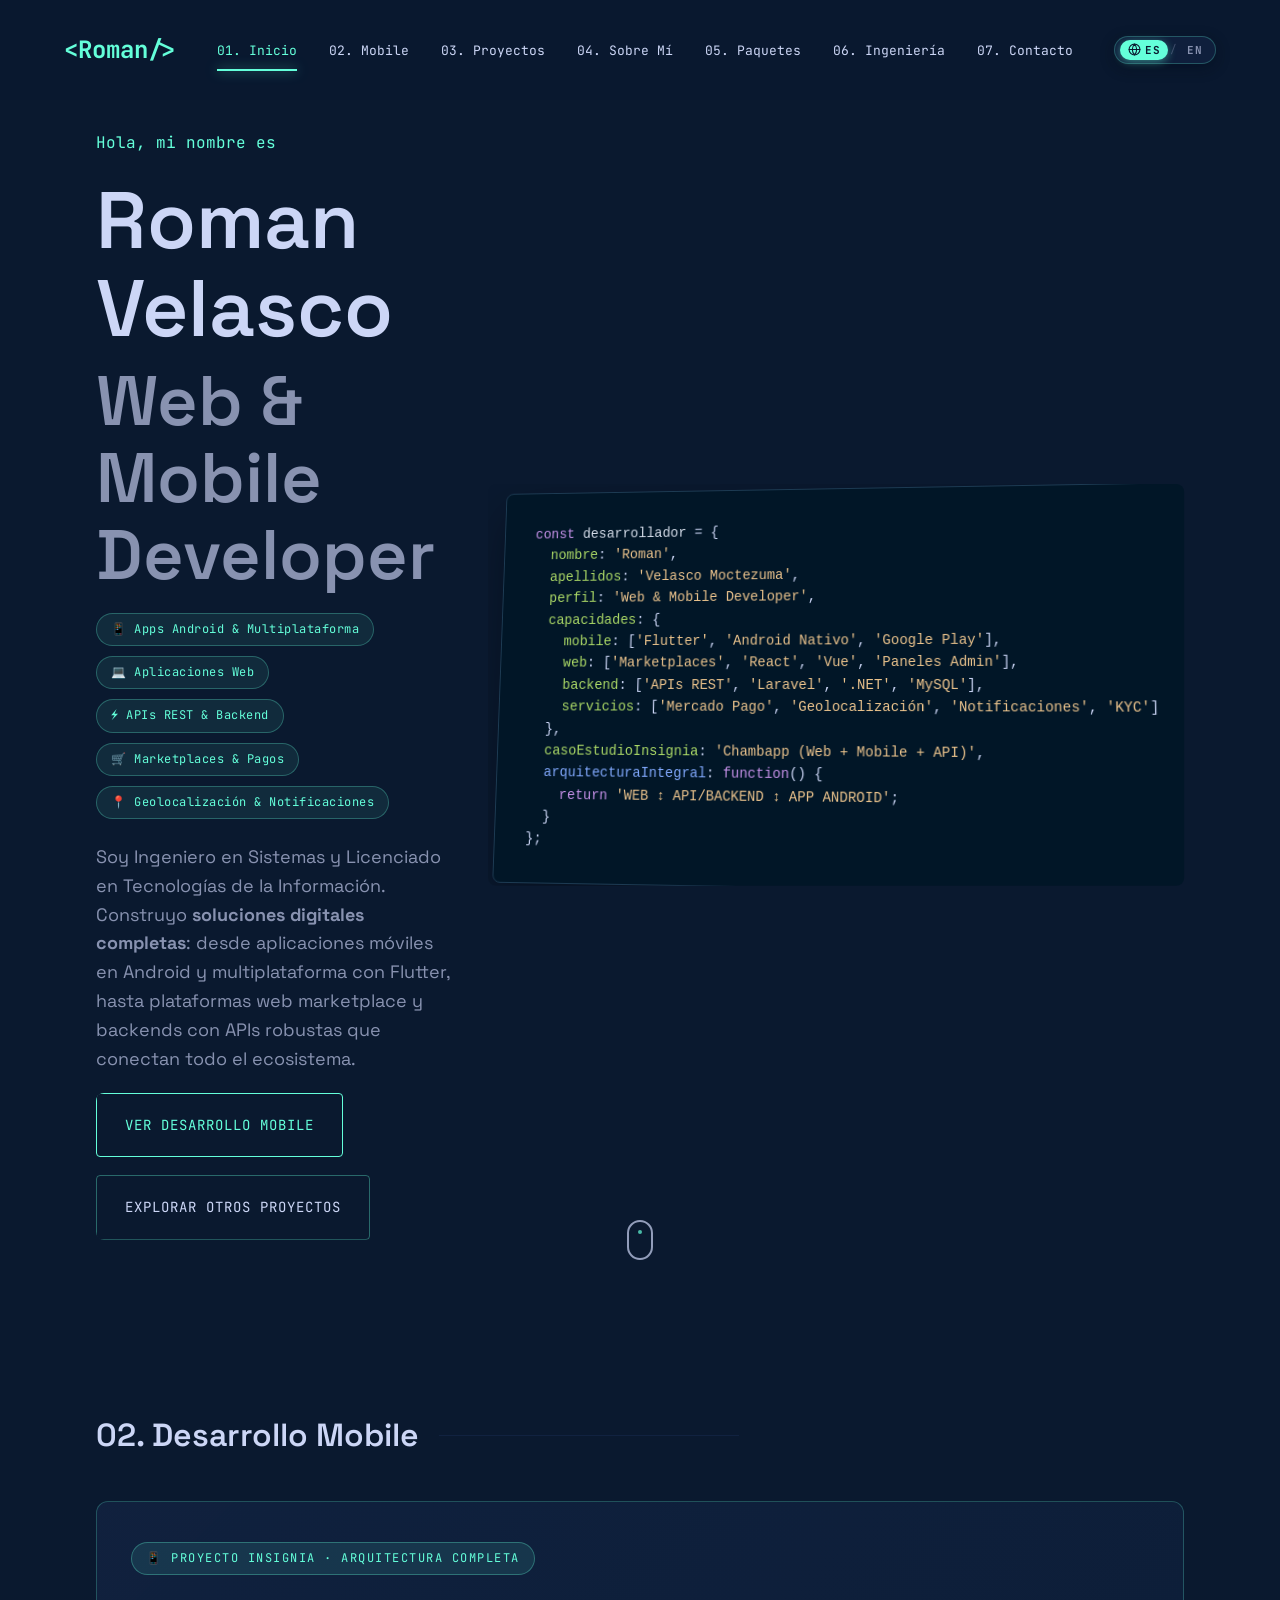
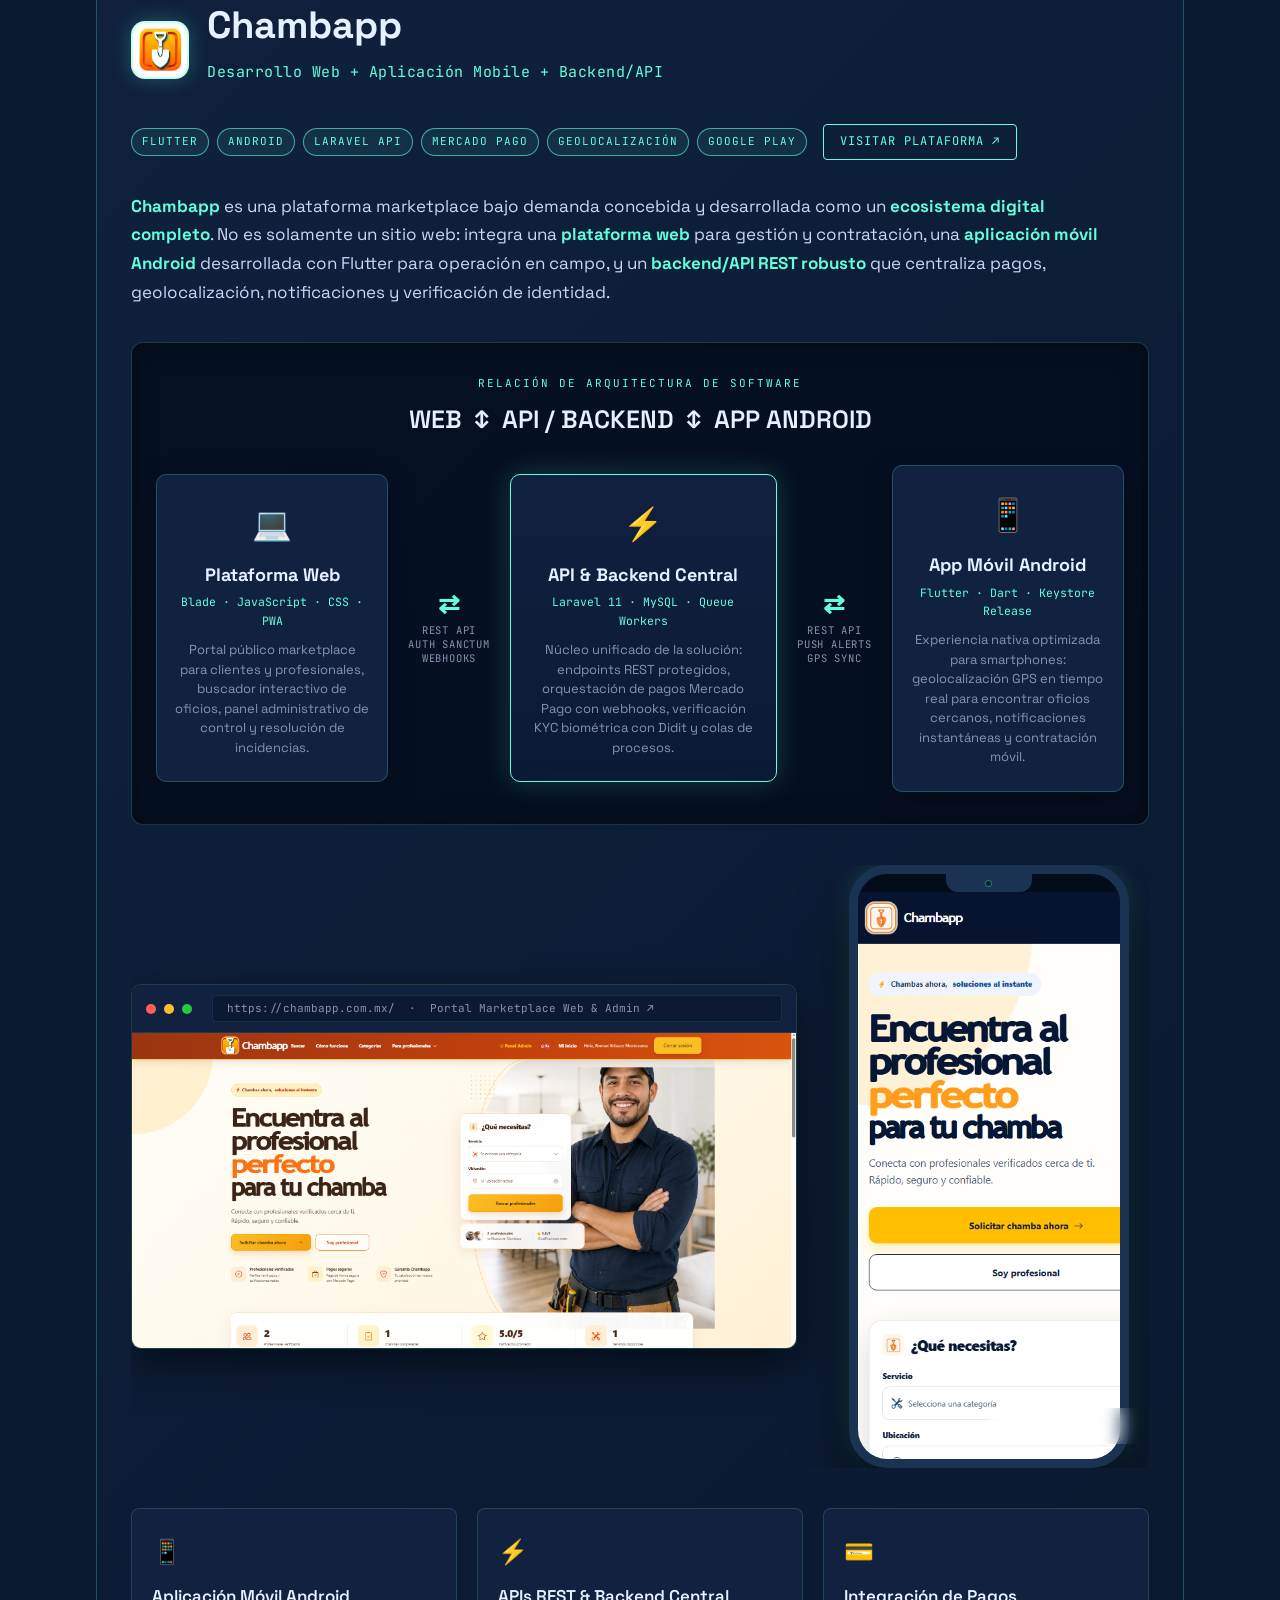
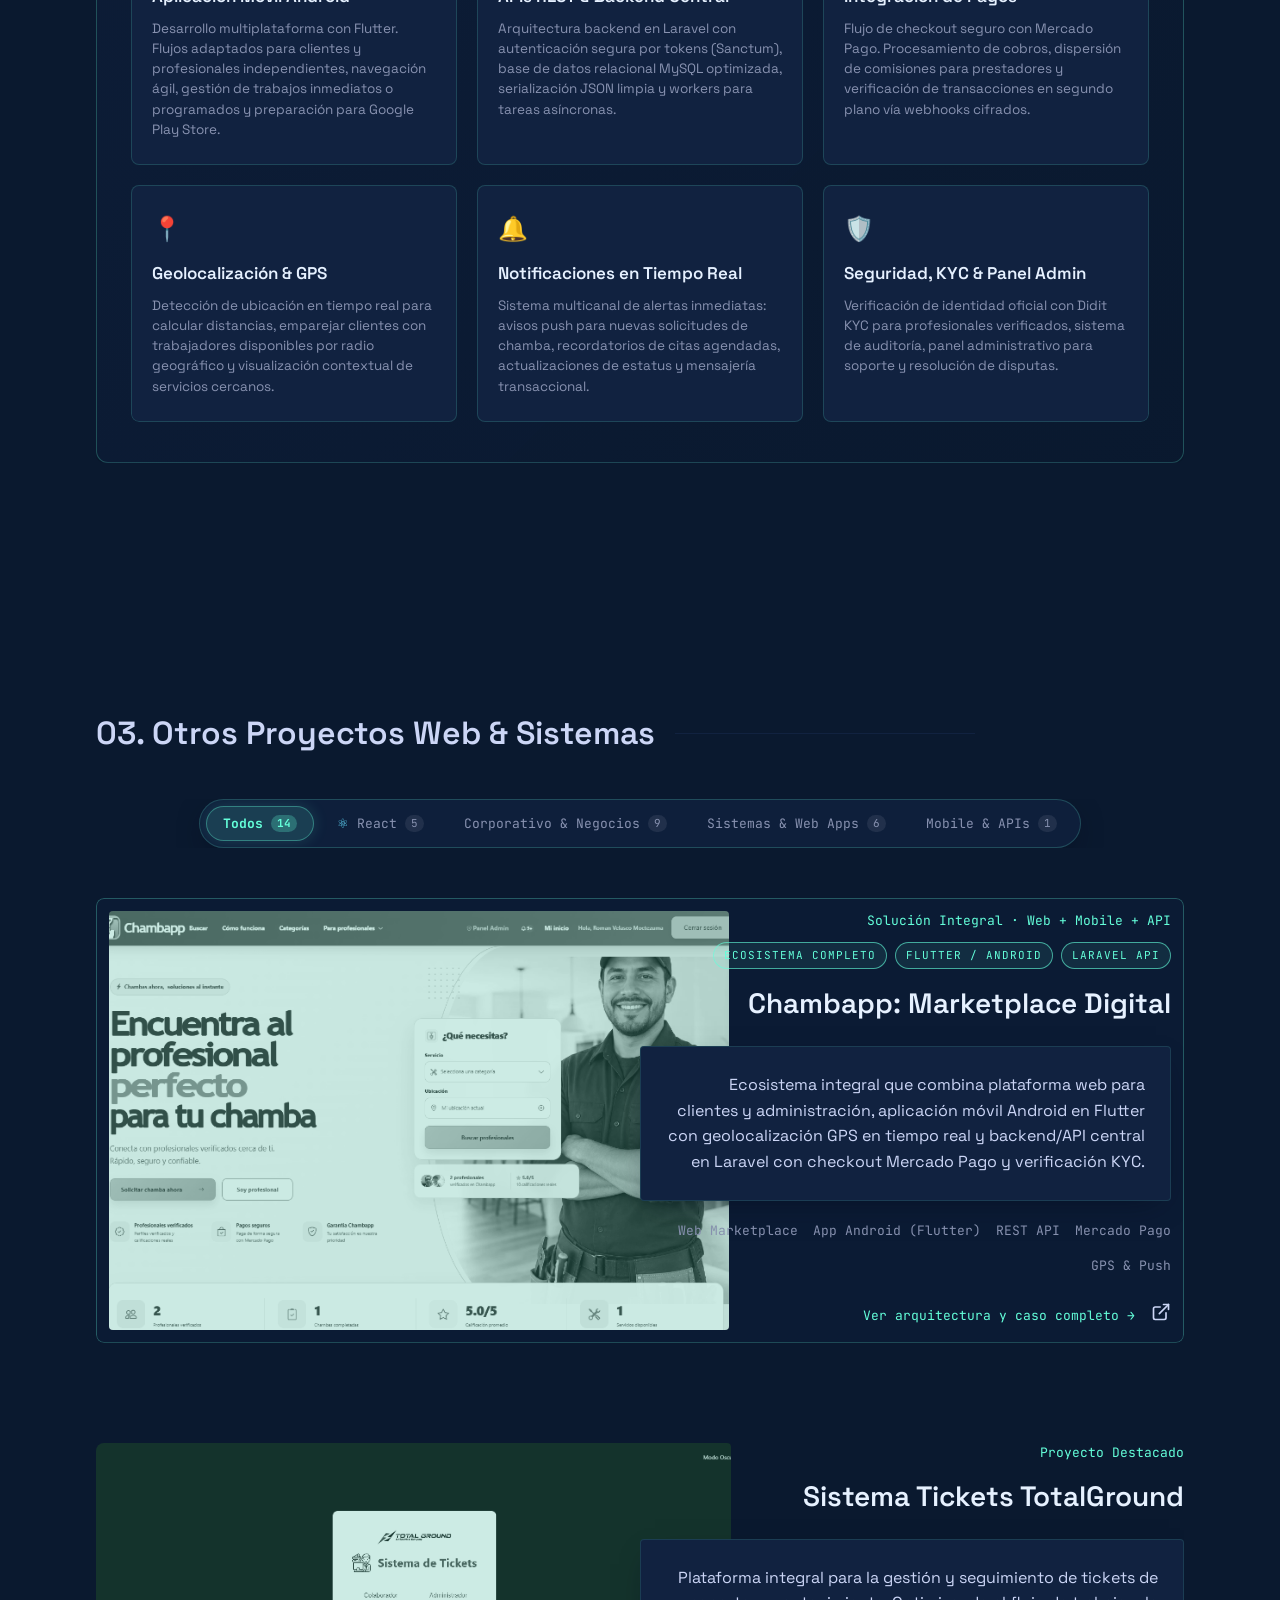
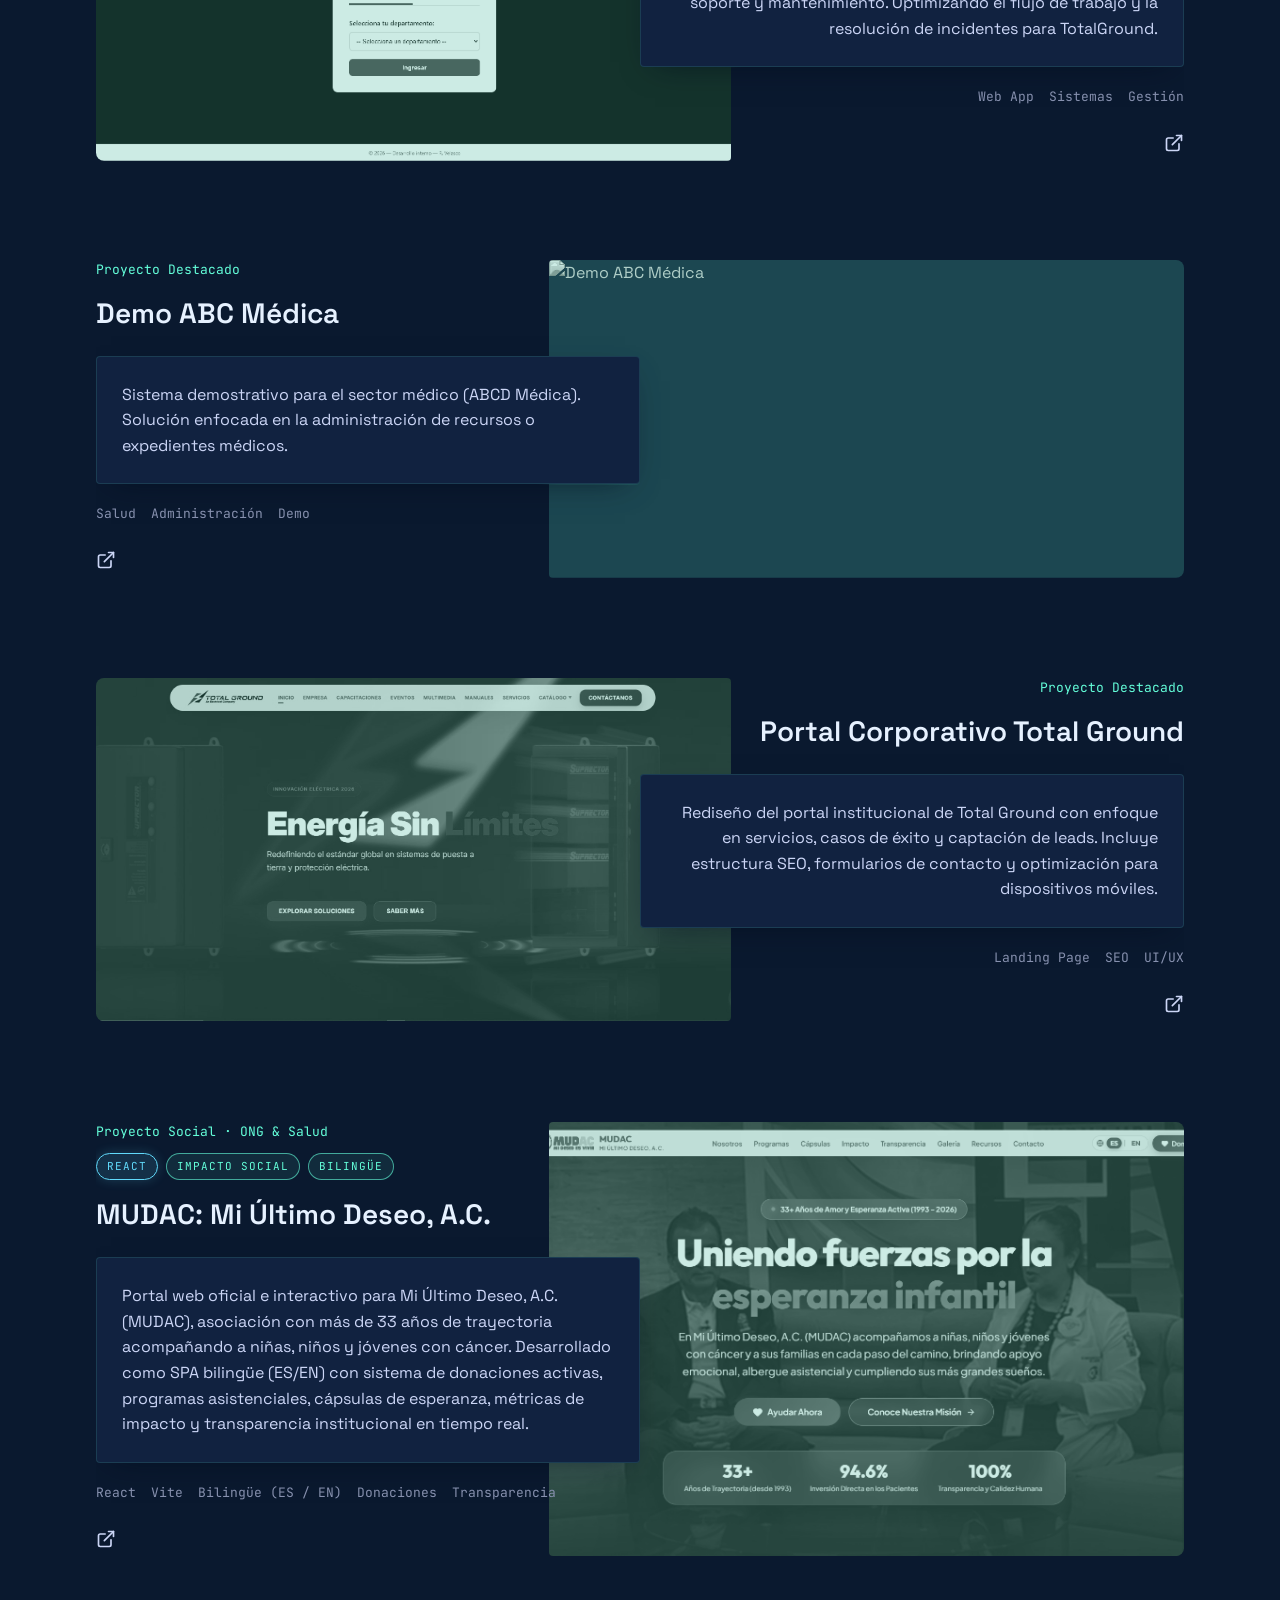
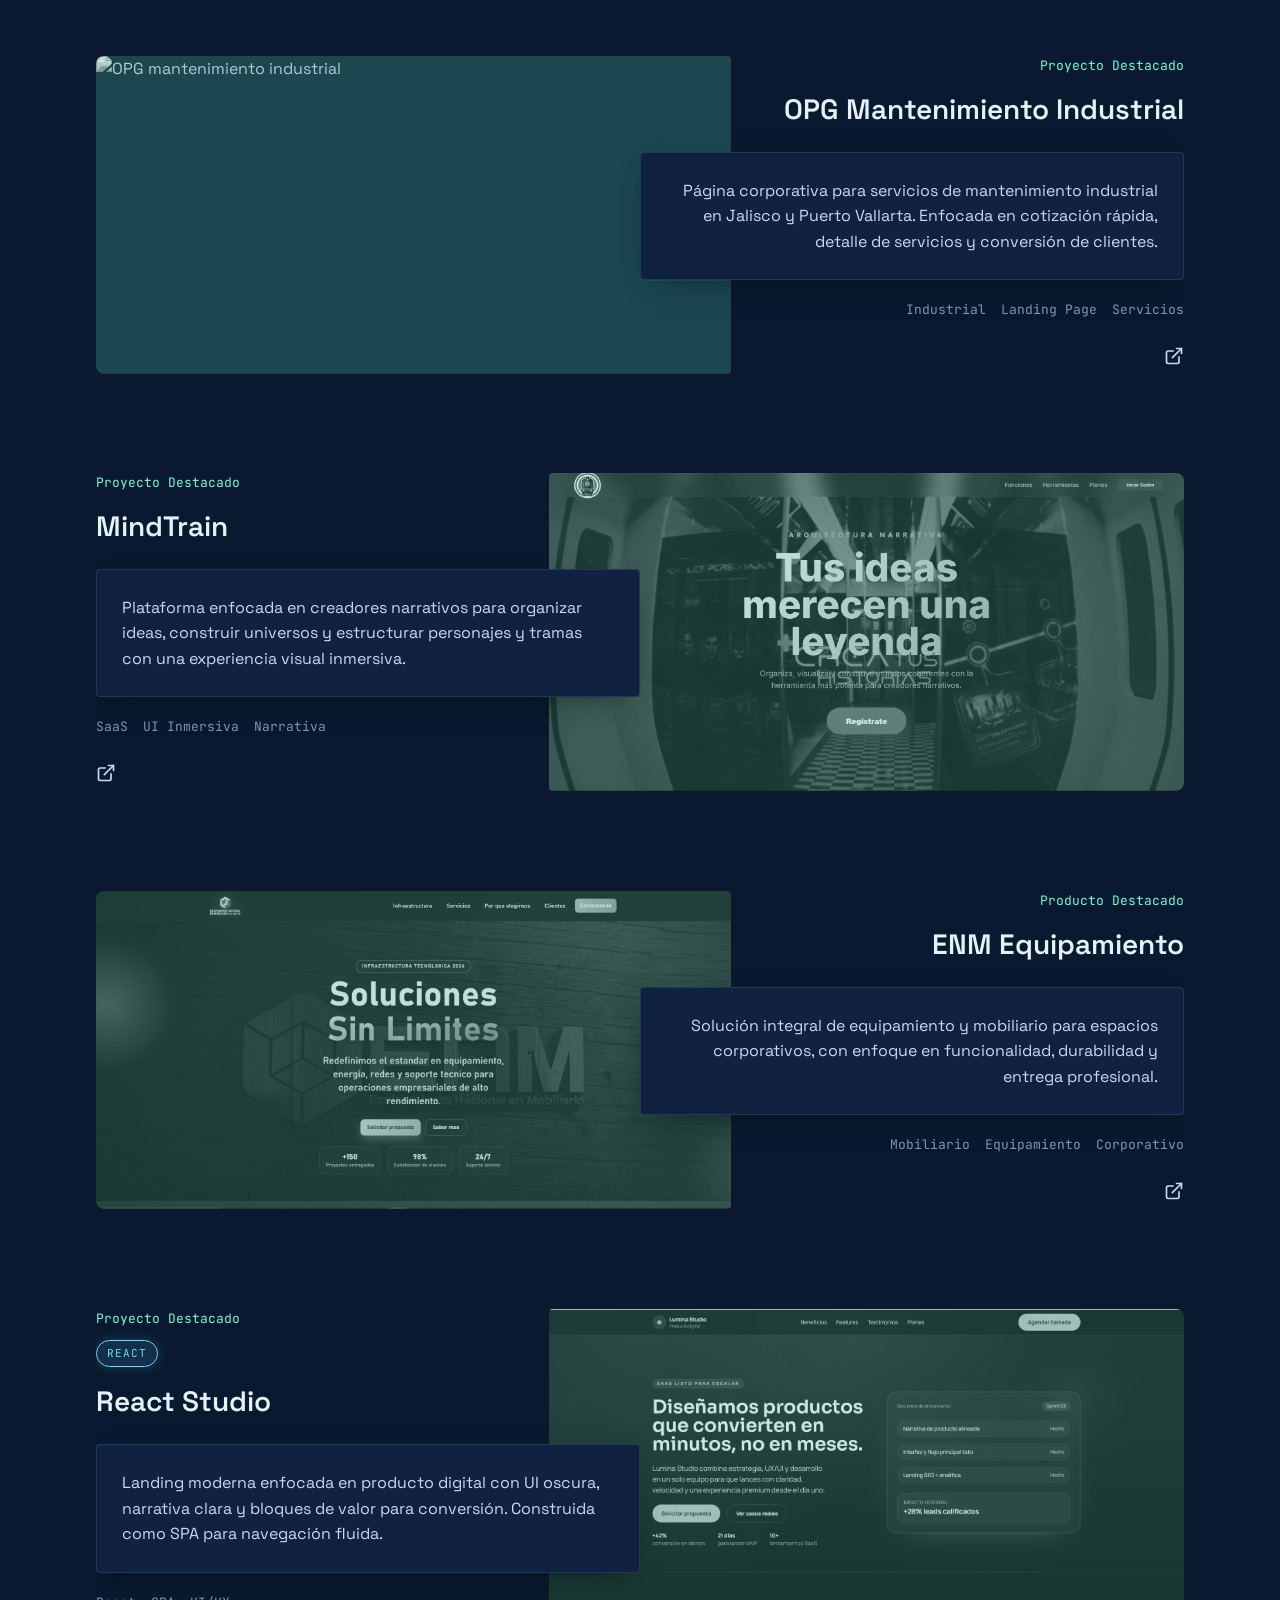
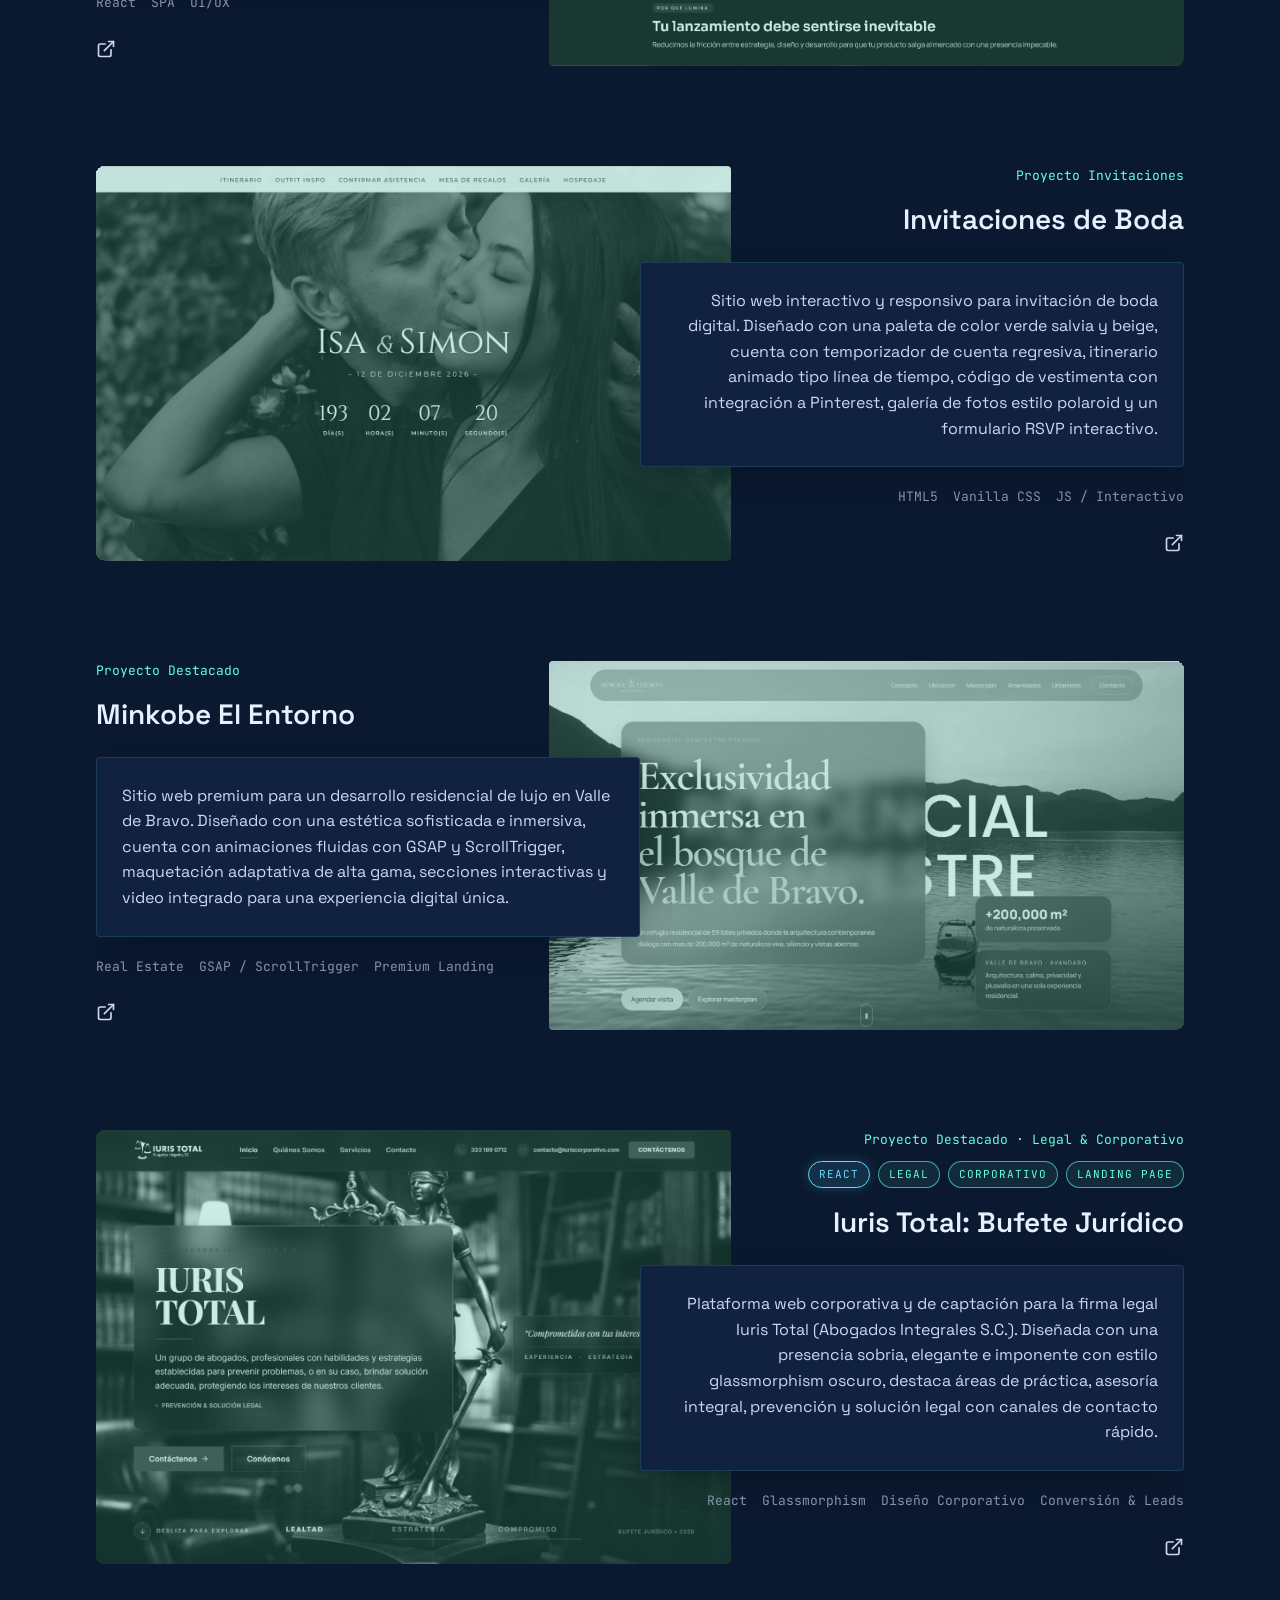
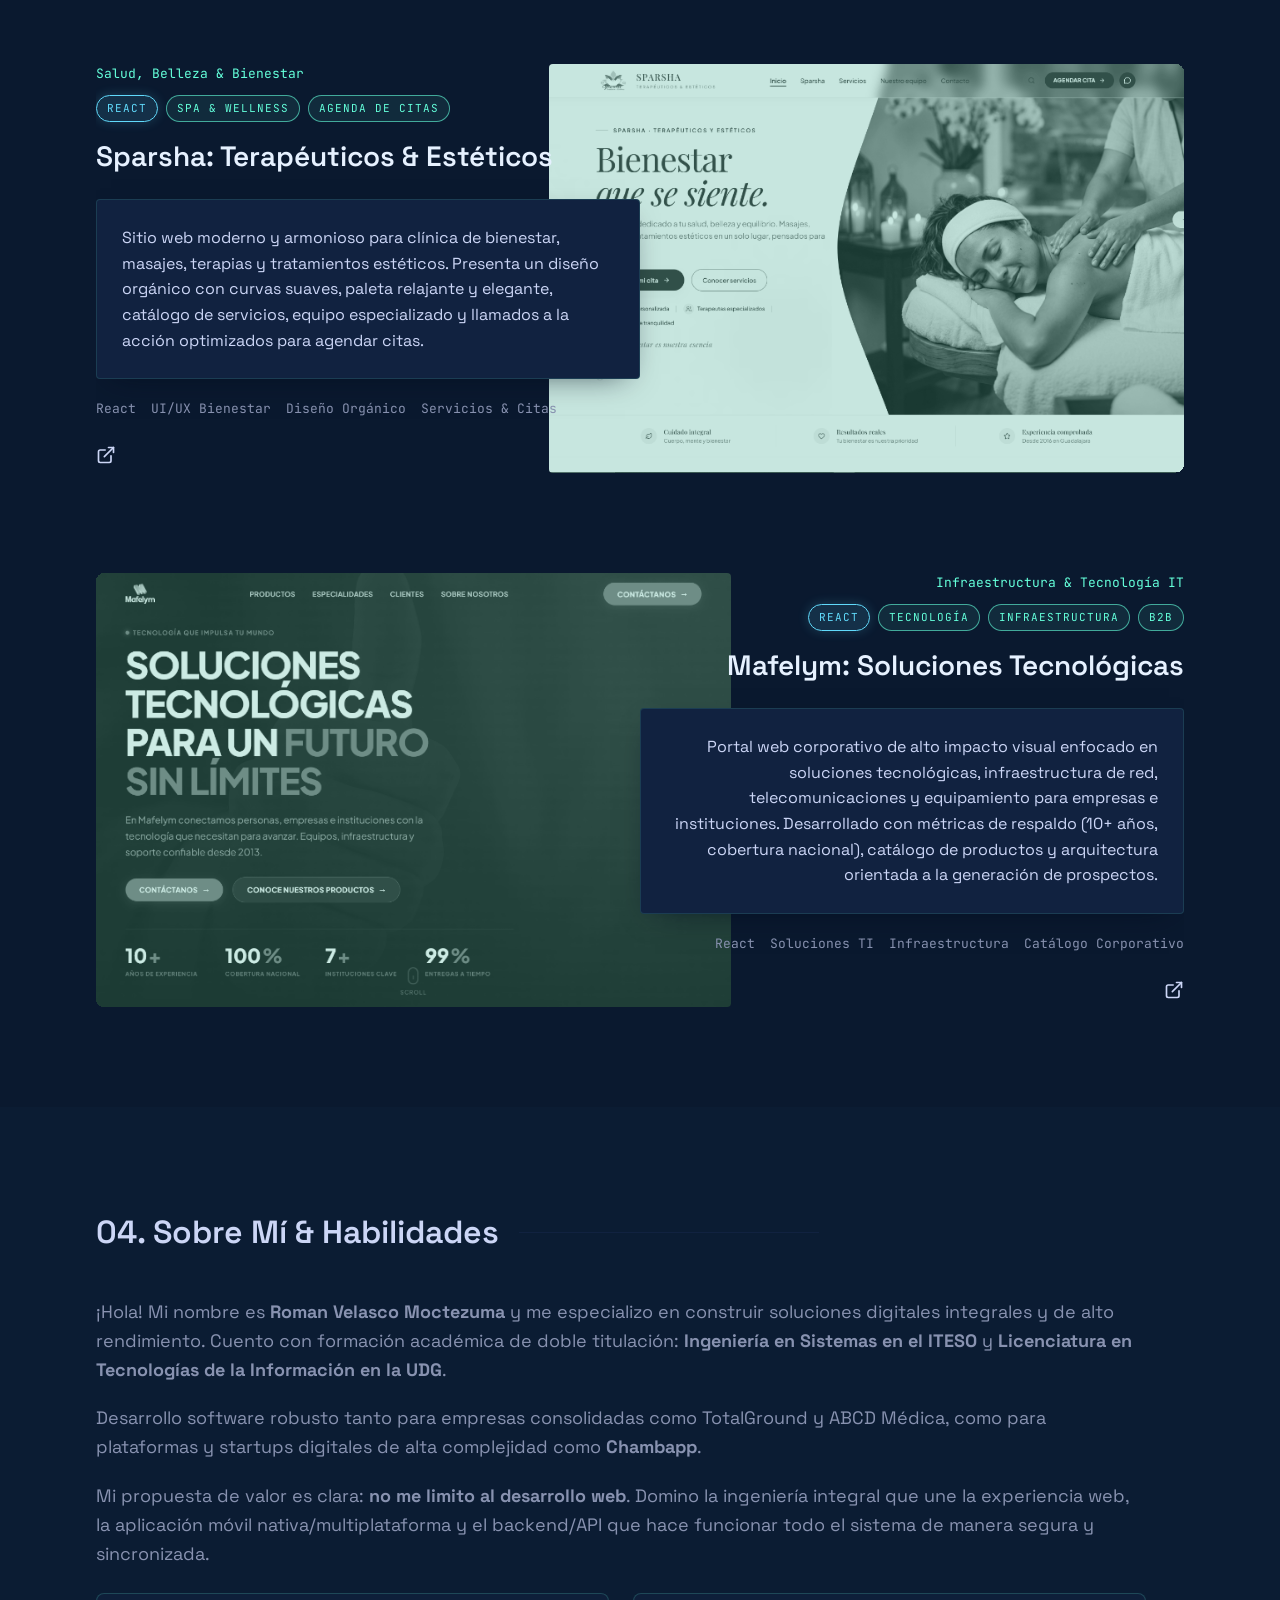
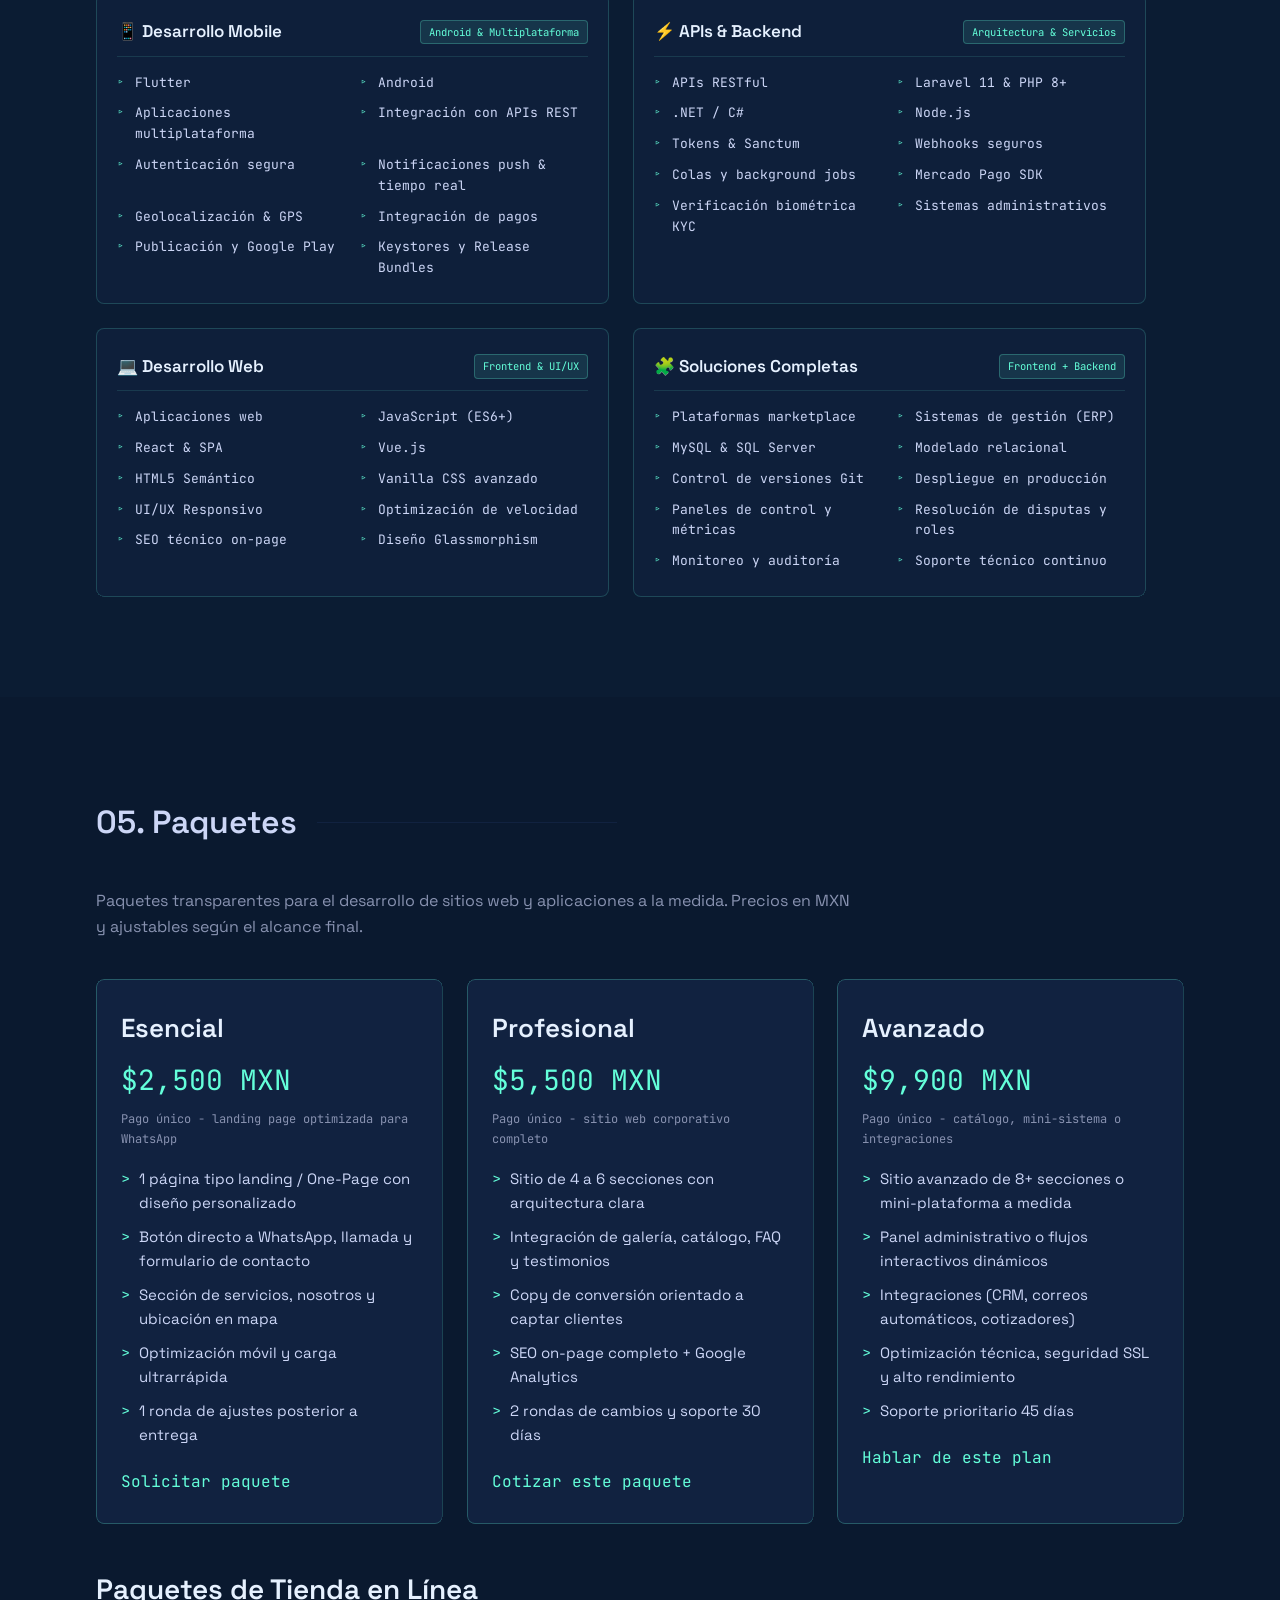
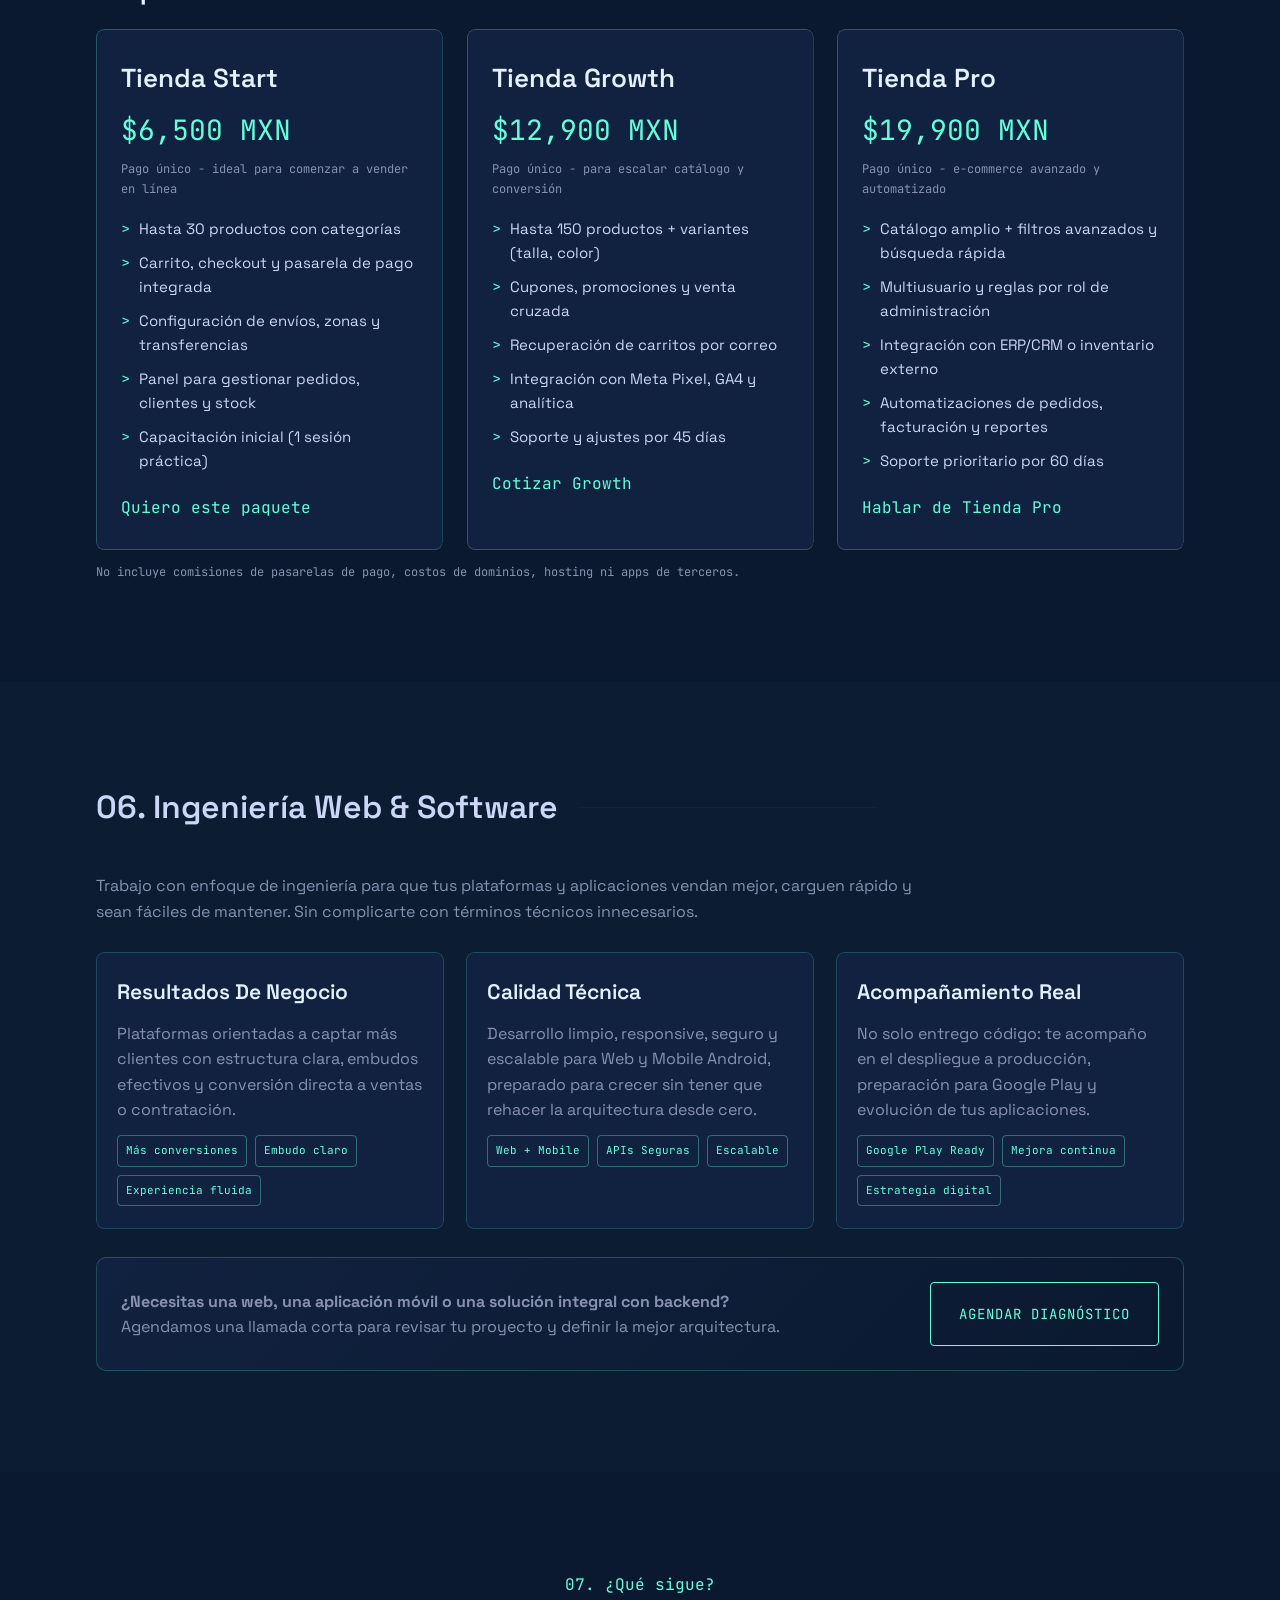
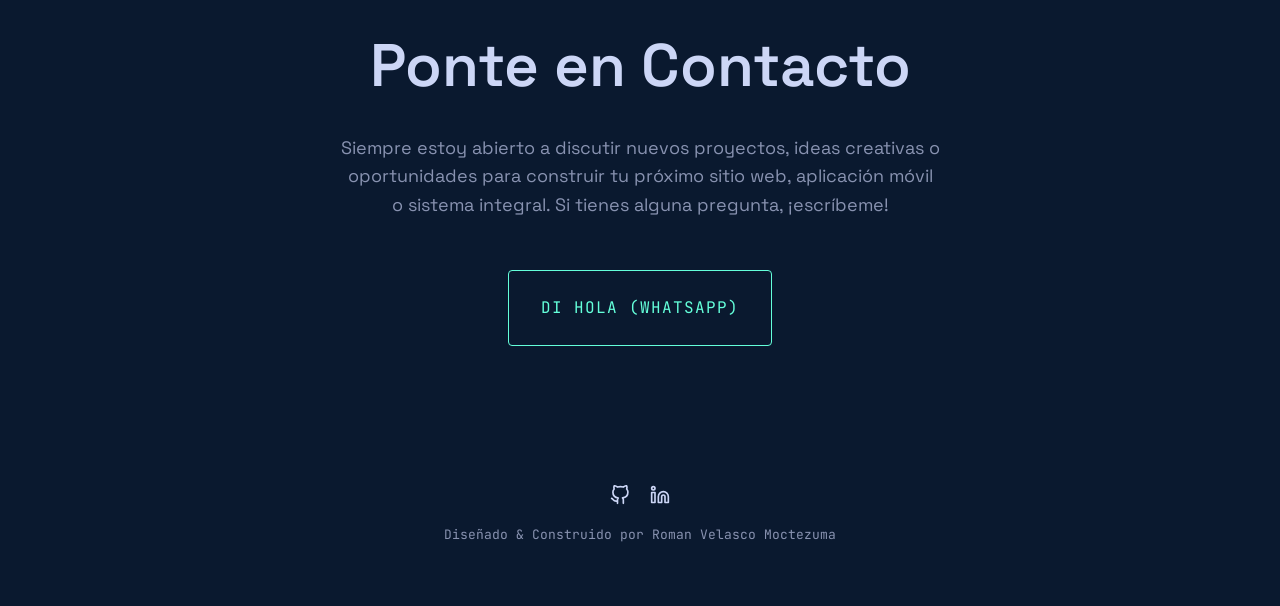
==== commit 8e470672: "Corregir icono SVG de WhatsApp con vector oficial de alta resolución" ====
--- a/index.html
+++ b/index.html
@@ -51,6 +51,87 @@
             font-family: var(--font-sans);
             line-height: 1.6;
             overflow-x: hidden;
+        }
+
+
+        /* Language Switcher */
+        .nav-actions {
+            display: flex;
+            align-items: center;
+            gap: 14px;
+            z-index: 102;
+        }
+
+        .lang-switch {
+            display: inline-flex;
+            align-items: center;
+            background: rgba(17, 34, 64, 0.85);
+            border: 1px solid rgba(100, 255, 218, 0.25);
+            border-radius: 20px;
+            padding: 3px 5px;
+            box-shadow: 0 4px 14px rgba(2, 12, 27, 0.45);
+            backdrop-filter: blur(8px);
+            -webkit-backdrop-filter: blur(8px);
+            transition: var(--transition);
+        }
+
+        .lang-switch:hover {
+            border-color: var(--accent-color);
+            box-shadow: 0 4px 18px rgba(100, 255, 218, 0.2);
+        }
+
+        .lang-btn {
+            background: transparent;
+            border: none;
+            color: var(--text-secondary);
+            font-family: var(--font-mono);
+            font-size: 11px;
+            font-weight: 700;
+            letter-spacing: 0.5px;
+            padding: 3px 8px;
+            border-radius: 14px;
+            cursor: pointer;
+            display: inline-flex;
+            align-items: center;
+            gap: 4px;
+            transition: all 0.2s ease;
+            outline: none;
+        }
+
+        .lang-btn:hover {
+            color: var(--white);
+        }
+
+        .lang-btn.active {
+            color: var(--bg-color);
+            background: var(--accent-color);
+            box-shadow: 0 2px 8px rgba(100, 255, 218, 0.45);
+        }
+
+        .lang-globe-icon {
+            display: inline-block;
+            vertical-align: middle;
+        }
+
+        .lang-divider {
+            color: rgba(136, 146, 176, 0.4);
+            font-family: var(--font-mono);
+            font-size: 11px;
+            user-select: none;
+            margin: 0 2px;
+        }
+
+        @media (max-width: 768px) {
+            .nav-actions {
+                gap: 10px;
+            }
+            .lang-switch {
+                padding: 2px 4px;
+            }
+            .lang-btn {
+                padding: 2px 6px;
+                font-size: 10px;
+            }
         }
 
         /* Custom Cursor - Only works if JS runs */
@@ -1906,20 +1987,36 @@
         <div class="container nav-container">
             <a href="#" class="logo">&lt;Roman/&gt;</a>
             <ul class="nav-links" id="main-nav">
-                <li><a href="#home" class="nav-link">01. Inicio</a></li>
-                <li><a href="#mobile" class="nav-link">02. Mobile</a></li>
-                <li><a href="#work" class="nav-link">03. Proyectos</a></li>
-                <li><a href="#about" class="nav-link">04. Sobre Mí</a></li>
-                <li><a href="#packages" class="nav-link">05. Paquetes</a></li>
-                <li><a href="#engineering" class="nav-link">06. Ingeniería</a></li>
-                <li><a href="#contact" class="nav-link">07. Contacto</a></li>
+                <li><a href="#home" class="nav-link" data-i18n="nav_home">01. Inicio</a></li>
+                <li><a href="#mobile" class="nav-link" data-i18n="nav_mobile">02. Mobile</a></li>
+                <li><a href="#work" class="nav-link" data-i18n="nav_work">03. Proyectos</a></li>
+                <li><a href="#about" class="nav-link" data-i18n="nav_about">04. Sobre Mí</a></li>
+                <li><a href="#packages" class="nav-link" data-i18n="nav_packages">05. Paquetes</a></li>
+                <li><a href="#engineering" class="nav-link" data-i18n="nav_engineering">06. Ingeniería</a></li>
+                <li><a href="#contact" class="nav-link" data-i18n="nav_contact">07. Contacto</a></li>
             </ul>
-            <button class="hamburger" type="button" aria-label="Abrir menú" aria-expanded="false"
-                aria-controls="main-nav">
-                <span class="bar"></span>
-                <span class="bar"></span>
-                <span class="bar"></span>
-            </button>
+            <div class="nav-actions">
+                <div class="lang-switch" role="group" aria-label="Idioma / Language">
+                    <button type="button" class="lang-btn active" data-lang-btn="es" aria-label="Español">
+                        <svg class="lang-globe-icon" width="13" height="13" viewBox="0 0 24 24" fill="none" stroke="currentColor" stroke-width="2" stroke-linecap="round" stroke-linejoin="round">
+                            <circle cx="12" cy="12" r="10"></circle>
+                            <line x1="2" y1="12" x2="22" y2="12"></line>
+                            <path d="M12 2a15.3 15.3 0 0 1 4 10 15.3 15.3 0 0 1-4 10 15.3 15.3 0 0 1-4-10 15.3 15.3 0 0 1 4-10z"></path>
+                        </svg>
+                        <span>ES</span>
+                    </button>
+                    <span class="lang-divider">/</span>
+                    <button type="button" class="lang-btn" data-lang-btn="en" aria-label="English">
+                        <span>EN</span>
+                    </button>
+                </div>
+                <button class="hamburger" type="button" aria-label="Abrir menú" aria-expanded="false"
+                    aria-controls="main-nav">
+                    <span class="bar"></span>
+                    <span class="bar"></span>
+                    <span class="bar"></span>
+                </button>
+            </div>
         </div>
     </nav>
     <div class="nav-overlay"></div>
@@ -1928,20 +2025,20 @@
     <header id="home" class="hero">
         <div class="container hero-container">
             <div class="hero-content">
-                <span class="subtitle fade-in-up">Hola, mi nombre es</span>
+                <span class="subtitle fade-in-up" data-i18n="hero_subtitle">Hola, mi nombre es</span>
                 <h1 class="glitch fade-in-up delay-1" data-text="Roman Velasco">Roman Velasco</h1>
-                <h2 class="fade-in-up delay-2">Web & Mobile Developer</h2>
+                <h2 class="fade-in-up delay-2" data-i18n="hero_role">Web & Mobile Developer</h2>
                 <div class="hero-capsules fade-in-up delay-2">
-                    <span class="hero-capsule">📱 Apps Android & Multiplataforma</span>
-                    <span class="hero-capsule">💻 Aplicaciones Web</span>
-                    <span class="hero-capsule">⚡ APIs REST & Backend</span>
-                    <span class="hero-capsule">🛒 Marketplaces & Pagos</span>
-                    <span class="hero-capsule">📍 Geolocalización & Notificaciones</span>
+                    <span class="hero-capsule" data-i18n="hero_capsule_1">📱 Apps Android & Multiplataforma</span>
+                    <span class="hero-capsule" data-i18n="hero_capsule_2">💻 Aplicaciones Web</span>
+                    <span class="hero-capsule" data-i18n="hero_capsule_3">⚡ APIs REST & Backend</span>
+                    <span class="hero-capsule" data-i18n="hero_capsule_4">🛒 Marketplaces & Pagos</span>
+                    <span class="hero-capsule" data-i18n="hero_capsule_5">📍 Geolocalización & Notificaciones</span>
                 </div>
-                <p class="fade-in-up delay-3">Soy Ingeniero en Sistemas y Licenciado en Tecnologías de la Información. Construyo <strong>soluciones digitales completas</strong>: desde aplicaciones móviles en Android y multiplataforma con Flutter, hasta plataformas web marketplace y backends con APIs robustas que conectan todo el ecosistema.</p>
+                <p class="fade-in-up delay-3" data-i18n="hero_desc">Soy Ingeniero en Sistemas y Licenciado en Tecnologías de la Información. Construyo <strong>soluciones digitales completas</strong>: desde aplicaciones móviles en Android y multiplataforma con Flutter, hasta plataformas web marketplace y backends con APIs robustas que conectan todo el ecosistema.</p>
                 <div class="hero-actions fade-in-up delay-4">
-                    <a href="#mobile" class="btn-primary">Ver Desarrollo Mobile</a>
-                    <a href="#work" class="btn-secondary">Explorar otros proyectos</a>
+                    <a href="#mobile" class="btn-primary" data-i18n="hero_btn_mobile">Ver Desarrollo Mobile</a>
+                    <a href="#work" class="btn-secondary" data-i18n="hero_btn_projects">Explorar otros proyectos</a>
                 </div>
             </div>
             <div class="hero-visual fade-in delay-2">
@@ -1979,16 +2076,16 @@
     <!-- Mobile Section -->
     <section id="mobile" class="section mobile-showcase">
         <div class="container">
-            <h2 class="section-title fade-on-scroll">02. Desarrollo Mobile</h2>
+            <h2 class="section-title fade-on-scroll" data-i18n="mobile_section_title">02. Desarrollo Mobile</h2>
 
             <div class="mobile-lead-card fade-on-scroll">
-                <span class="mobile-lead-badge">📱 Proyecto Insignia · Arquitectura Completa</span>
+                <span class="mobile-lead-badge" data-i18n="mobile_lead_badge">📱 Proyecto Insignia · Arquitectura Completa</span>
                 <div class="mobile-case-header">
                     <div class="mobile-brand-title">
                         <img src="images/chambapp/chambapp-logo.png" alt="Logo Chambapp" class="mobile-brand-logo">
                         <div>
                             <h3 class="mobile-case-title">Chambapp</h3>
-                            <p class="mobile-case-headline">Desarrollo Web + Aplicación Mobile + Backend/API</p>
+                            <p class="mobile-case-headline" data-i18n="mobile_case_headline">Desarrollo Web + Aplicación Mobile + Backend/API</p>
                         </div>
                     </div>
                     <div class="project-tags">
@@ -1998,18 +2095,18 @@
                         <span class="project-tag">Mercado Pago</span>
                         <span class="project-tag">Geolocalización</span>
                         <span class="project-tag">Google Play</span>
-                        <a href="https://chambapp.com.mx/" target="_blank" class="btn-primary" style="padding: 0.45rem 1rem; font-size: 12px; margin-left: 8px;">Visitar Plataforma ↗</a>
+                        <a href="https://chambapp.com.mx/" target="_blank" class="btn-primary" data-i18n="mobile_visit_btn" style="padding: 0.45rem 1rem; font-size: 12px; margin-left: 8px;">Visitar Plataforma ↗</a>
                     </div>
                 </div>
 
-                <p class="mobile-lead-desc">
+                <p class="mobile-lead-desc" data-i18n="chambapp_lead_desc">
                     <strong>Chambapp</strong> es una plataforma marketplace bajo demanda concebida y desarrollada como un <strong>ecosistema digital completo</strong>. No es solamente un sitio web: integra una <strong>plataforma web</strong> para gestión y contratación, una <strong>aplicación móvil Android</strong> desarrollada con Flutter para operación en campo, y un <strong>backend/API REST robusto</strong> que centraliza pagos, geolocalización, notificaciones y verificación de identidad.
                 </p>
 
                 <!-- Architectural Flow: WEB ↕ API / BACKEND ↕ APP ANDROID -->
                 <div class="arch-flow-container fade-on-scroll">
                     <div class="arch-flow-header">
-                        <span class="arch-flow-badge">Relación de Arquitectura de Software</span>
+                        <span class="arch-flow-badge" data-i18n="arch_flow_badge">Relación de Arquitectura de Software</span>
                         <h4 class="arch-flow-title">WEB &nbsp;↕&nbsp; API / BACKEND &nbsp;↕&nbsp; APP ANDROID</h4>
                     </div>
 
@@ -2017,9 +2114,9 @@
                         <!-- Node 1: Web -->
                         <div class="arch-node">
                             <span class="arch-node-icon">💻</span>
-                            <div class="arch-node-name">Plataforma Web</div>
+                            <div class="arch-node-name" data-i18n="arch_web_name">Plataforma Web</div>
                             <span class="arch-node-tech">Blade · JavaScript · CSS · PWA</span>
-                            <p class="arch-node-desc">Portal público marketplace para clientes y profesionales, buscador interactivo de oficios, panel administrativo de control y resolución de incidencias.</p>
+                            <p class="arch-node-desc" data-i18n="arch_web_desc">Portal público marketplace para clientes y profesionales, buscador interactivo de oficios, panel administrativo de control y resolución de incidencias.</p>
                         </div>
 
                         <!-- Connector 1 -->
@@ -2031,9 +2128,9 @@
                         <!-- Node 2: Core Backend -->
                         <div class="arch-node arch-node-core">
                             <span class="arch-node-icon">⚡</span>
-                            <div class="arch-node-name">API &amp; Backend Central</div>
+                            <div class="arch-node-name" data-i18n="arch_backend_name">API &amp; Backend Central</div>
                             <span class="arch-node-tech">Laravel 11 · MySQL · Queue Workers</span>
-                            <p class="arch-node-desc">Núcleo unificado de la solución: endpoints REST protegidos, orquestación de pagos Mercado Pago con webhooks, verificación KYC biométrica con Didit y colas de procesos.</p>
+                            <p class="arch-node-desc" data-i18n="arch_backend_desc">Núcleo unificado de la solución: endpoints REST protegidos, orquestación de pagos Mercado Pago con webhooks, verificación KYC biométrica con Didit y colas de procesos.</p>
                         </div>
 
                         <!-- Connector 2 -->
@@ -2045,9 +2142,9 @@
                         <!-- Node 3: Android App -->
                         <div class="arch-node">
                             <span class="arch-node-icon">📱</span>
-                            <div class="arch-node-name">App Móvil Android</div>
+                            <div class="arch-node-name" data-i18n="arch_mobile_name">App Móvil Android</div>
                             <span class="arch-node-tech">Flutter · Dart · Keystore Release</span>
-                            <p class="arch-node-desc">Experiencia nativa optimizada para smartphones: geolocalización GPS en tiempo real para encontrar oficios cercanos, notificaciones instantáneas y contratación móvil.</p>
+                            <p class="arch-node-desc" data-i18n="arch_mobile_desc">Experiencia nativa optimizada para smartphones: geolocalización GPS en tiempo real para encontrar oficios cercanos, notificaciones instantáneas y contratación móvil.</p>
                         </div>
                     </div>
                 </div>
@@ -2085,38 +2182,38 @@
                 <div class="mobile-features-grid fade-on-scroll">
                     <article class="mobile-feature-card">
                         <span class="mobile-feature-icon">📱</span>
-                        <h4 class="mobile-feature-title">Aplicación Móvil Android</h4>
-                        <p>Desarrollo multiplataforma con Flutter. Flujos adaptados para clientes y profesionales independientes, navegación ágil, gestión de trabajos inmediatos o programados y preparación para Google Play Store.</p>
+                        <h4 class="mobile-feature-title" data-i18n="feat_mobile_title">Aplicación Móvil Android</h4>
+                        <p data-i18n="feat_mobile_desc">Desarrollo multiplataforma con Flutter. Flujos adaptados para clientes y profesionales independientes, navegación ágil, gestión de trabajos inmediatos o programados y preparación para Google Play Store.</p>
                     </article>
 
                     <article class="mobile-feature-card">
                         <span class="mobile-feature-icon">⚡</span>
-                        <h4 class="mobile-feature-title">APIs REST &amp; Backend Central</h4>
-                        <p>Arquitectura backend en Laravel con autenticación segura por tokens (Sanctum), base de datos relacional MySQL optimizada, serialización JSON limpia y workers para tareas asíncronas.</p>
+                        <h4 class="mobile-feature-title" data-i18n="feat_api_title">APIs REST &amp; Backend Central</h4>
+                        <p data-i18n="feat_api_desc">Arquitectura backend en Laravel con autenticación segura por tokens (Sanctum), base de datos relacional MySQL optimizada, serialización JSON limpia y workers para tareas asíncronas.</p>
                     </article>
 
                     <article class="mobile-feature-card">
                         <span class="mobile-feature-icon">💳</span>
-                        <h4 class="mobile-feature-title">Integración de Pagos</h4>
-                        <p>Flujo de checkout seguro con Mercado Pago. Procesamiento de cobros, dispersión de comisiones para prestadores y verificación de transacciones en segundo plano vía webhooks cifrados.</p>
+                        <h4 class="mobile-feature-title" data-i18n="feat_pay_title">Integración de Pagos</h4>
+                        <p data-i18n="feat_pay_desc">Flujo de checkout seguro con Mercado Pago. Procesamiento de cobros, dispersión de comisiones para prestadores y verificación de transacciones en segundo plano vía webhooks cifrados.</p>
                     </article>
 
                     <article class="mobile-feature-card">
                         <span class="mobile-feature-icon">📍</span>
-                        <h4 class="mobile-feature-title">Geolocalización &amp; GPS</h4>
-                        <p>Detección de ubicación en tiempo real para calcular distancias, emparejar clientes con trabajadores disponibles por radio geográfico y visualización contextual de servicios cercanos.</p>
+                        <h4 class="mobile-feature-title" data-i18n="feat_gps_title">Geolocalización &amp; GPS</h4>
+                        <p data-i18n="feat_gps_desc">Detección de ubicación en tiempo real para calcular distancias, emparejar clientes con trabajadores disponibles por radio geográfico y visualización contextual de servicios cercanos.</p>
                     </article>
 
                     <article class="mobile-feature-card">
                         <span class="mobile-feature-icon">🔔</span>
-                        <h4 class="mobile-feature-title">Notificaciones en Tiempo Real</h4>
-                        <p>Sistema multicanal de alertas inmediatas: avisos push para nuevas solicitudes de chamba, recordatorios de citas agendadas, actualizaciones de estatus y mensajería transaccional.</p>
+                        <h4 class="mobile-feature-title" data-i18n="feat_push_title">Notificaciones en Tiempo Real</h4>
+                        <p data-i18n="feat_push_desc">Sistema multicanal de alertas inmediatas: avisos push para nuevas solicitudes de chamba, recordatorios de citas agendadas, actualizaciones de estatus y mensajería transaccional.</p>
                     </article>
 
                     <article class="mobile-feature-card">
                         <span class="mobile-feature-icon">🛡️</span>
-                        <h4 class="mobile-feature-title">Seguridad, KYC &amp; Panel Admin</h4>
-                        <p>Verificación de identidad oficial con Didit KYC para profesionales verificados, sistema de auditoría, panel administrativo para soporte y resolución de disputas.</p>
+                        <h4 class="mobile-feature-title" data-i18n="feat_sec_title">Seguridad, KYC &amp; Panel Admin</h4>
+                        <p data-i18n="feat_sec_desc">Verificación de identidad oficial con Didit KYC para profesionales verificados, sistema de auditoría, panel administrativo para soporte y resolución de disputas.</p>
                     </article>
                 </div>
             </div>
@@ -2126,30 +2223,30 @@
     <!-- Work Section -->
     <section id="work" class="section">
         <div class="container">
-            <h2 class="section-title fade-on-scroll">03. Otros Proyectos Web &amp; Sistemas</h2>
+            <h2 class="section-title fade-on-scroll" data-i18n="projects_title">03. Otros Proyectos Web &amp; Sistemas</h2>
 
             <!-- Category Filter Bar -->
             <div class="projects-filter-wrapper fade-on-scroll">
                 <div class="projects-filter-bar" role="tablist" aria-label="Filtrar proyectos">
                     <button class="filter-btn active" data-filter="all" role="tab" aria-selected="true">
-                        <span class="filter-name">Todos</span>
+                        <span class="filter-name" data-i18n="filter_all">Todos</span>
                         <span class="filter-count">14</span>
                     </button>
                     <button class="filter-btn" data-filter="react" role="tab" aria-selected="false">
                         <span class="filter-icon" style="color: #61dafb;">⚛</span>
                         <span class="filter-name">React</span>
-                        <span class="filter-count">4</span>
+                        <span class="filter-count">5</span>
                     </button>
                     <button class="filter-btn" data-filter="corporativo" role="tab" aria-selected="false">
-                        <span class="filter-name">Corporativo &amp; Negocios</span>
+                        <span class="filter-name" data-i18n="filter_corp">Corporativo &amp; Negocios</span>
                         <span class="filter-count">9</span>
                     </button>
                     <button class="filter-btn" data-filter="sistemas" role="tab" aria-selected="false">
-                        <span class="filter-name">Sistemas &amp; Web Apps</span>
+                        <span class="filter-name" data-i18n="filter_systems">Sistemas &amp; Web Apps</span>
                         <span class="filter-count">6</span>
                     </button>
                     <button class="filter-btn" data-filter="mobile" role="tab" aria-selected="false">
-                        <span class="filter-name">Mobile &amp; APIs</span>
+                        <span class="filter-name" data-i18n="filter_mobile">Mobile &amp; APIs</span>
                         <span class="filter-count">1</span>
                     </button>
                 </div>
@@ -2163,15 +2260,15 @@
                         <div class="project-overlay"></div>
                     </a>
                     <div class="project-content">
-                        <span class="project-overline">Solución Integral · Web + Mobile + API</span>
+                        <span class="project-overline" data-i18n="p_chambapp_overline">Solución Integral · Web + Mobile + API</span>
                         <div class="project-tags">
-                            <span class="project-tag">Ecosistema Completo</span>
+                            <span class="project-tag" data-i18n="p_chambapp_tag1">Ecosistema Completo</span>
                             <span class="project-tag">Flutter / Android</span>
                             <span class="project-tag">Laravel API</span>
                         </div>
-                        <h3 class="project-title">Chambapp: Marketplace Digital</h3>
+                        <h3 class="project-title" data-i18n="p_chambapp_title">Chambapp: Marketplace Digital</h3>
                         <div class="project-description">
-                            <p>Ecosistema integral que combina plataforma web para clientes y administración, aplicación móvil Android en Flutter con geolocalización GPS en tiempo real y backend/API central en Laravel con checkout Mercado Pago y verificación KYC.</p>
+                            <p data-i18n="p_chambapp_desc">Ecosistema integral que combina plataforma web para clientes y administración, aplicación móvil Android en Flutter con geolocalización GPS en tiempo real y backend/API central en Laravel con checkout Mercado Pago y verificación KYC.</p>
                         </div>
                         <ul class="project-tech-list">
                             <li>Web Marketplace</li>
@@ -2182,7 +2279,7 @@
                         </ul>
                         <div class="project-links" style="display: flex; align-items: center; justify-content: flex-end; gap: 16px;">
                             <a href="#mobile" aria-label="Ver Arquitectura y Caso Completo" style="font-family: var(--font-mono); font-size: 13px; color: var(--accent-color); display: inline-flex; align-items: center; gap: 6px;">
-                                Ver arquitectura y caso completo &rarr;
+                                <span data-i18n="p_chambapp_caselink">Ver arquitectura y caso completo &rarr;</span>
                             </a>
                             <a href="https://chambapp.com.mx/" target="_blank" aria-label="Visitar Chambapp" title="Visitar https://chambapp.com.mx/"><svg xmlns="http://www.w3.org/2000/svg" width="20"
                                     height="20" viewBox="0 0 24 24" fill="none" stroke="currentColor" stroke-width="2"
@@ -2204,10 +2301,9 @@
                     </a>
                     <div class="project-content">
                         <span class="project-overline">Proyecto Destacado</span>
-                        <h3 class="project-title">Sistema Tickets TotalGround</h3>
+                        <h3 class="project-title" data-i18n="p_tickets_title">Sistema Tickets TotalGround</h3>
                         <div class="project-description">
-                            <p>Plataforma integral para la gestión y seguimiento de tickets de soporte y mantenimiento.
-                                Optimizando el flujo de trabajo y la resolución de incidentes para TotalGround.</p>
+                            <p data-i18n="p_tickets_desc">Plataforma integral para la gestión y seguimiento de tickets de soporte y mantenimiento. Optimizando el flujo de trabajo y la resolución de incidentes para TotalGround.</p>
                         </div>
                         <ul class="project-tech-list">
                             <li>Web App</li>
@@ -2232,10 +2328,9 @@
                 <article class="project-card project-card-right fade-on-scroll" data-category="sistemas">
                     <div class="project-content">
                         <span class="project-overline">Proyecto Destacado</span>
-                        <h3 class="project-title">Demo ABC Médica</h3>
+                        <h3 class="project-title" data-i18n="p_abc_title">Demo ABC Médica</h3>
                         <div class="project-description">
-                            <p>Sistema demostrativo para el sector médico (ABCD Médica). Solución enfocada en la
-                                administración de recursos o expedientes médicos.</p>
+                            <p data-i18n="p_abc_desc">Sistema demostrativo para el sector médico (ABCD Médica). Solución enfocada en la administración de recursos o expedientes médicos.</p>
                         </div>
                         <ul class="project-tech-list">
                             <li>Salud</li>
@@ -2269,9 +2364,9 @@
                     </a>
                     <div class="project-content">
                         <span class="project-overline">Proyecto Destacado</span>
-                        <h3 class="project-title">Portal Corporativo Total Ground</h3>
+                        <h3 class="project-title" data-i18n="p_tgportal_title">Portal Corporativo Total Ground</h3>
                         <div class="project-description">
-                            <p>Redise&ntilde;o del portal institucional de Total Ground con enfoque en servicios, casos de &eacute;xito y captaci&oacute;n de leads. Incluye estructura SEO, formularios de contacto y optimizaci&oacute;n para dispositivos m&oacute;viles.</p>
+                            <p data-i18n="p_tgportal_desc">Redise&ntilde;o del portal institucional de Total Ground con enfoque en servicios, casos de &eacute;xito y captaci&oacute;n de leads. Incluye estructura SEO, formularios de contacto y optimizaci&oacute;n para dispositivos m&oacute;viles.</p>
                         </div>
                         <ul class="project-tech-list">
                             <li>Landing Page</li>
@@ -2294,22 +2389,22 @@
                 <!-- Project 4 -->
                 <article class="project-card project-card-right fade-on-scroll" data-category="corporativo react">
                     <div class="project-content">
-                        <span class="project-overline">Proyecto Social · ONG &amp; Salud</span>
+                        <span class="project-overline" data-i18n="p_mudac_overline">Proyecto Social · ONG &amp; Salud</span>
                         <div class="project-tags">
                             <span class="project-tag react">React</span>
-                            <span class="project-tag">Impacto Social</span>
-                            <span class="project-tag">Bilingüe</span>
-                        </div>
-                        <h3 class="project-title">MUDAC: Mi Último Deseo, A.C.</h3>
+                            <span class="project-tag" data-i18n="p_mudac_tag_social">Impacto Social</span>
+                            <span class="project-tag" data-i18n="p_mudac_tag_bilingual">Bilingüe</span>
+                        </div>
+                        <h3 class="project-title" data-i18n="p_mudac_title">MUDAC: Mi Último Deseo, A.C.</h3>
                         <div class="project-description">
-                            <p>Portal web oficial e interactivo para Mi &Uacute;ltimo Deseo, A.C. (MUDAC), asociaci&oacute;n con m&aacute;s de 33 a&ntilde;os de trayectoria acompa&ntilde;ando a ni&ntilde;as, ni&ntilde;os y j&oacute;venes con c&aacute;ncer. Desarrollado como SPA biling&uuml;e (ES/EN) con sistema de donaciones activas, programas asistenciales, c&aacute;psulas de esperanza, m&eacute;tricas de impacto y transparencia institucional en tiempo real.</p>
+                            <p data-i18n="p_mudac_desc">Portal web oficial e interactivo para Mi &Uacute;ltimo Deseo, A.C. (MUDAC), asociaci&oacute;n con m&aacute;s de 33 a&ntilde;os de trayectoria acompa&ntilde;ando a ni&ntilde;as, ni&ntilde;os y j&oacute;venes con c&aacute;ncer. Desarrollado como SPA biling&uuml;e (ES/EN) con sistema de donaciones activas, programas asistenciales, c&aacute;psulas de esperanza, m&eacute;tricas de impacto y transparencia institucional en tiempo real.</p>
                         </div>
                         <ul class="project-tech-list">
                             <li>React</li>
                             <li>Vite</li>
-                            <li>Bilingüe (ES / EN)</li>
-                            <li>Donaciones</li>
-                            <li>Transparencia</li>
+                            <li data-i18n="p_mudac_tech_bilingual">Bilingüe (ES / EN)</li>
+                            <li data-i18n="p_mudac_tech_donations">Donaciones</li>
+                            <li data-i18n="p_mudac_tech_transparency">Transparencia</li>
                         </ul>
                         <div class="project-links">
                             <a href="https://www.mudac.org.mx/" target="_blank" rel="noopener noreferrer" aria-label="Visitar sitio oficial MUDAC"><svg
@@ -2338,10 +2433,9 @@
                     </a>
                     <div class="project-content">
                         <span class="project-overline">Proyecto Destacado</span>
-                        <h3 class="project-title">OPG Mantenimiento Industrial</h3>
+                        <h3 class="project-title" data-i18n="p_opg_title">OPG Mantenimiento Industrial</h3>
                         <div class="project-description">
-                            <p>Pagina corporativa para servicios de mantenimiento industrial en Jalisco y Puerto
-                                Vallarta. Enfocada en cotizacion rapida, detalle de servicios y conversion de clientes.</p>
+                            <p data-i18n="p_opg_desc">Página corporativa para servicios de mantenimiento industrial en Jalisco y Puerto Vallarta. Enfocada en cotización rápida, detalle de servicios y conversión de clientes.</p>
                         </div>
                         <ul class="project-tech-list">
                             <li>Industrial</li>
@@ -2365,10 +2459,9 @@
                 <article class="project-card project-card-right fade-on-scroll" data-category="sistemas">
                     <div class="project-content">
                         <span class="project-overline">Proyecto Destacado</span>
-                        <h3 class="project-title">MindTrain</h3>
+                        <h3 class="project-title" data-i18n="p_mindtrain_title">MindTrain</h3>
                         <div class="project-description">
-                            <p>Plataforma enfocada en creadores narrativos para organizar ideas, construir universos y
-                                estructurar personajes y tramas con una experiencia visual inmersiva.</p>
+                            <p data-i18n="p_mindtrain_desc">Plataforma enfocada en creadores narrativos para organizar ideas, construir universos y estructurar personajes y tramas con una experiencia visual inmersiva.</p>
                         </div>
                         <ul class="project-tech-list">
                             <li>SaaS</li>
@@ -2401,11 +2494,10 @@
                         <div class="project-overlay"></div>
                     </a>
                     <div class="project-content">
-                        <span class="project-overline">Producto Destacado</span>
-                        <h3 class="project-title">ENM Equipamiento</h3>
+                        <span class="project-overline" data-i18n="p_enm_overline">Producto Destacado</span>
+                        <h3 class="project-title" data-i18n="p_enm_title">ENM Equipamiento</h3>
                         <div class="project-description">
-                            <p>Solucion integral de equipamiento y mobiliario para espacios corporativos, con enfoque
-                                en funcionalidad, durabilidad y entrega profesional.</p>
+                            <p data-i18n="p_enm_desc">Solución integral de equipamiento y mobiliario para espacios corporativos, con enfoque en funcionalidad, durabilidad y entrega profesional.</p>
                         </div>
                         <ul class="project-tech-list">
                             <li>Mobiliario</li>
@@ -2432,10 +2524,9 @@
                         <div class="project-tags">
                             <span class="project-tag react">React</span>
                         </div>
-                        <h3 class="project-title">React Studio</h3>
+                        <h3 class="project-title" data-i18n="p_reactstudio_title">React Studio</h3>
                         <div class="project-description">
-                            <p>Landing moderna enfocada en producto digital con UI oscura, narrativa clara y bloques de
-                                valor para conversi&oacute;n. Construida como SPA para navegaci&oacute;n fluida.</p>
+                            <p data-i18n="p_reactstudio_desc">Landing moderna enfocada en producto digital con UI oscura, narrativa clara y bloques de valor para conversión. Construida como SPA para navegación fluida.</p>
                         </div>
                         <ul class="project-tech-list">
                             <li>React</li>
@@ -2468,10 +2559,10 @@
                         <div class="project-overlay"></div>
                     </a>
                     <div class="project-content">
-                        <span class="project-overline">Proyecto Invitaciones</span>
-                        <h3 class="project-title">Invitaciones de Boda</h3>
+                        <span class="project-overline" data-i18n="p_boda_overline">Proyecto Invitaciones</span>
+                        <h3 class="project-title" data-i18n="p_boda_title">Invitaciones de Boda</h3>
                         <div class="project-description">
-                            <p>Sitio web interactivo y responsivo para invitación de boda digital. Diseñado con una paleta de color verde salvia y beige, cuenta con temporizador de cuenta regresiva, itinerario animado tipo línea de tiempo, código de vestimenta con integración a Pinterest, galería de fotos estilo polaroid y un formulario RSVP interactivo.</p>
+                            <p data-i18n="p_boda_desc">Sitio web interactivo y responsivo para invitación de boda digital. Diseñado con una paleta de color verde salvia y beige, cuenta con temporizador de cuenta regresiva, itinerario animado tipo línea de tiempo, código de vestimenta con integración a Pinterest, galería de fotos estilo polaroid y un formulario RSVP interactivo.</p>
                         </div>
                         <ul class="project-tech-list">
                             <li>HTML5</li>
@@ -2496,9 +2587,9 @@
                 <article class="project-card project-card-right fade-on-scroll" data-category="corporativo">
                     <div class="project-content">
                         <span class="project-overline">Proyecto Destacado</span>
-                        <h3 class="project-title">Minkobe El Entorno</h3>
+                        <h3 class="project-title" data-i18n="p_minkobe_title">Minkobe El Entorno</h3>
                         <div class="project-description">
-                            <p>Sitio web premium para un desarrollo residencial de lujo en Valle de Bravo. Diseñado con una estética sofisticada e inmersiva, cuenta con animaciones fluidas con GSAP y ScrollTrigger, maquetación adaptativa de alta gama, secciones interactivas y video integrado para una experiencia digital única.</p>
+                            <p data-i18n="p_minkobe_desc">Sitio web premium para un desarrollo residencial de lujo en Valle de Bravo. Diseñado con una estética sofisticada e inmersiva, cuenta con animaciones fluidas con GSAP y ScrollTrigger, maquetación adaptativa de alta gama, secciones interactivas y video integrado para una experiencia digital única.</p>
                         </div>
                         <ul class="project-tech-list">
                             <li>Real Estate</li>
@@ -2531,16 +2622,16 @@
                         <div class="project-overlay"></div>
                     </a>
                     <div class="project-content">
-                        <span class="project-overline">Proyecto Destacado · Legal &amp; Corporativo</span>
+                        <span class="project-overline" data-i18n="p_iuris_overline">Proyecto Destacado · Legal &amp; Corporativo</span>
                         <div class="project-tags">
                             <span class="project-tag react">React</span>
                             <span class="project-tag">Legal</span>
                             <span class="project-tag">Corporativo</span>
                             <span class="project-tag">Landing Page</span>
                         </div>
-                        <h3 class="project-title">Iuris Total: Bufete Jur&iacute;dico</h3>
+                        <h3 class="project-title" data-i18n="p_iuris_title">Iuris Total: Bufete Jur&iacute;dico</h3>
                         <div class="project-description">
-                            <p>Plataforma web corporativa y de captaci&oacute;n para la firma legal Iuris Total (Abogados Integrales S.C.). Dise&ntilde;ada con una presencia sobria, elegante e imponente con estilo glassmorphism oscuro, destaca &aacute;reas de pr&aacute;ctica, asesor&iacute;a integral, prevenci&oacute;n y soluci&oacute;n legal con canales de contacto r&aacute;pido.</p>
+                            <p data-i18n="p_iuris_desc">Plataforma web corporativa y de captaci&oacute;n para la firma legal Iuris Total (Abogados Integrales S.C.). Dise&ntilde;ada con una presencia sobria, elegante e imponente con estilo glassmorphism oscuro, destaca &aacute;reas de pr&aacute;ctica, asesor&iacute;a integral, prevenci&oacute;n y soluci&oacute;n legal con canales de contacto r&aacute;pido.</p>
                         </div>
                         <ul class="project-tech-list">
                             <li>React</li>
@@ -2565,15 +2656,15 @@
                 <!-- Project 12 -->
                 <article class="project-card project-card-right fade-on-scroll" data-category="react corporativo">
                     <div class="project-content">
-                        <span class="project-overline">Salud, Belleza &amp; Bienestar</span>
+                        <span class="project-overline" data-i18n="p_sparsha_overline">Salud, Belleza &amp; Bienestar</span>
                         <div class="project-tags">
                             <span class="project-tag react">React</span>
                             <span class="project-tag">Spa &amp; Wellness</span>
                             <span class="project-tag">Agenda de Citas</span>
                         </div>
-                        <h3 class="project-title">Sparsha: Terap&eacute;uticos &amp; Est&eacute;ticos</h3>
+                        <h3 class="project-title" data-i18n="p_sparsha_title">Sparsha: Terap&eacute;uticos &amp; Est&eacute;ticos</h3>
                         <div class="project-description">
-                            <p>Sitio web moderno y armonioso para cl&iacute;nica de bienestar, masajes, terapias y tratamientos est&eacute;ticos. Presenta un dise&ntilde;o org&aacute;nico con curvas suaves, paleta relajante y elegante, cat&aacute;logo de servicios, equipo especializado y llamados a la acci&oacute;n optimizados para agendar citas.</p>
+                            <p data-i18n="p_sparsha_desc">Sitio web moderno y armonioso para cl&iacute;nica de bienestar, masajes, terapias y tratamientos est&eacute;ticos. Presenta un dise&ntilde;o org&aacute;nico con curvas suaves, paleta relajante y elegante, cat&aacute;logo de servicios, equipo especializado y llamados a la acci&oacute;n optimizados para agendar citas.</p>
                         </div>
                         <ul class="project-tech-list">
                             <li>React</li>
@@ -2607,16 +2698,16 @@
                         <div class="project-overlay"></div>
                     </a>
                     <div class="project-content">
-                        <span class="project-overline">Infraestructura &amp; Tecnolog&iacute;a IT</span>
+                        <span class="project-overline" data-i18n="p_mafelym_overline">Infraestructura &amp; Tecnolog&iacute;a IT</span>
                         <div class="project-tags">
                             <span class="project-tag react">React</span>
                             <span class="project-tag">Tecnolog&iacute;a</span>
                             <span class="project-tag">Infraestructura</span>
                             <span class="project-tag">B2B</span>
                         </div>
-                        <h3 class="project-title">Mafelym: Soluciones Tecnol&oacute;gicas</h3>
+                        <h3 class="project-title" data-i18n="p_mafelym_title">Mafelym: Soluciones Tecnol&oacute;gicas</h3>
                         <div class="project-description">
-                            <p>Portal web corporativo de alto impacto visual enfocado en soluciones tecnol&oacute;gicas, infraestructura de red, telecomunicaciones y equipamiento para empresas e instituciones. Desarrollado con m&eacute;tricas de respaldo (10+ a&ntilde;os, cobertura nacional), cat&aacute;logo de productos y arquitectura orientada a la generaci&oacute;n de prospectos.</p>
+                            <p data-i18n="p_mafelym_desc">Portal web corporativo de alto impacto visual enfocado en soluciones tecnol&oacute;gicas, infraestructura de red, telecomunicaciones y equipamiento para empresas e instituciones. Desarrollado con m&eacute;tricas de respaldo (10+ a&ntilde;os, cobertura nacional), cat&aacute;logo de productos y arquitectura orientada a la generaci&oacute;n de prospectos.</p>
                         </div>
                         <ul class="project-tech-list">
                             <li>React</li>
@@ -2644,20 +2735,20 @@
     <!-- About / Skills Section -->
     <section id="about" class="section bg-dim">
         <div class="container">
-            <h2 class="section-title fade-on-scroll">04. Sobre Mí &amp; Habilidades</h2>
+            <h2 class="section-title fade-on-scroll" data-i18n="about_title">04. Sobre Mí &amp; Habilidades</h2>
             <div class="about-content fade-on-scroll">
                 <div class="about-text">
-                    <p>¡Hola! Mi nombre es <strong>Roman Velasco Moctezuma</strong> y me especializo en construir soluciones digitales integrales y de alto rendimiento. Cuento con formación académica de doble titulación: <strong>Ingeniería en Sistemas en el ITESO</strong> y <strong>Licenciatura en Tecnologías de la Información en la UDG</strong>.</p>
-                    <p>Desarrollo software robusto tanto para empresas consolidadas como <a href="https://totalground.com/" target="_blank">TotalGround</a> y <a href="http://demo.abcdmedica.com/" target="_blank">ABCD Médica</a>, como para plataformas y startups digitales de alta complejidad como <a href="https://chambapp.com.mx/" target="_blank"><strong>Chambapp</strong></a>.</p>
-                    <p>Mi propuesta de valor es clara: <strong>no me limito al desarrollo web</strong>. Domino la ingeniería integral que une la experiencia web, la aplicación móvil nativa/multiplataforma y el backend/API que hace funcionar todo el sistema de manera segura y sincronizada.</p>
+                    <p data-i18n="about_p1">¡Hola! Mi nombre es <strong>Roman Velasco Moctezuma</strong> y me especializo en construir soluciones digitales integrales y de alto rendimiento. Cuento con formación académica de doble titulación: <strong>Ingeniería en Sistemas en el ITESO</strong> y <strong>Licenciatura en Tecnologías de la Información en la UDG</strong>.</p>
+                    <p data-i18n="about_p2">Desarrollo software robusto tanto para empresas consolidadas como <a href="https://totalground.com/" target="_blank">TotalGround</a> y <a href="http://demo.abcdmedica.com/" target="_blank">ABCD Médica</a>, como para plataformas y startups digitales de alta complejidad como <a href="https://chambapp.com.mx/" target="_blank"><strong>Chambapp</strong></a>.</p>
+                    <p data-i18n="about_p3">Mi propuesta de valor es clara: <strong>no me limito al desarrollo web</strong>. Domino la ingeniería integral que une la experiencia web, la aplicación móvil nativa/multiplataforma y el backend/API que hace funcionar todo el sistema de manera segura y sincronizada.</p>
 
                     <!-- Categorized Skills Grid -->
                     <div class="skills-categories-grid">
                         <!-- Category 1: Mobile -->
                         <div class="skills-category-box">
                             <div class="skills-category-header">
-                                <h4>📱 Desarrollo Mobile</h4>
-                                <span class="skills-category-badge">Android &amp; Multiplataforma</span>
+                                <h4 data-i18n="skills_mob_title">📱 Desarrollo Mobile</h4>
+                                <span class="skills-category-badge" data-i18n="skills_mob_badge">Android &amp; Multiplataforma</span>
                             </div>
                             <ul class="skills-items-list">
                                 <li>Flutter</li>
@@ -2676,8 +2767,8 @@
                         <!-- Category 2: Backend & APIs -->
                         <div class="skills-category-box">
                             <div class="skills-category-header">
-                                <h4>⚡ APIs &amp; Backend</h4>
-                                <span class="skills-category-badge">Arquitectura &amp; Servicios</span>
+                                <h4 data-i18n="skills_back_title">⚡ APIs &amp; Backend</h4>
+                                <span class="skills-category-badge" data-i18n="skills_back_badge">Arquitectura &amp; Servicios</span>
                             </div>
                             <ul class="skills-items-list">
                                 <li>APIs RESTful</li>
@@ -2696,8 +2787,8 @@
                         <!-- Category 3: Web & Frontend -->
                         <div class="skills-category-box">
                             <div class="skills-category-header">
-                                <h4>💻 Desarrollo Web</h4>
-                                <span class="skills-category-badge">Frontend &amp; UI/UX</span>
+                                <h4 data-i18n="skills_web_title">💻 Desarrollo Web</h4>
+                                <span class="skills-category-badge" data-i18n="skills_web_badge">Frontend &amp; UI/UX</span>
                             </div>
                             <ul class="skills-items-list">
                                 <li>Aplicaciones web</li>
@@ -2716,8 +2807,8 @@
                         <!-- Category 4: Fullstack & Data -->
                         <div class="skills-category-box">
                             <div class="skills-category-header">
-                                <h4>🧩 Soluciones Completas</h4>
-                                <span class="skills-category-badge">Frontend + Backend</span>
+                                <h4 data-i18n="skills_full_title">🧩 Soluciones Completas</h4>
+                                <span class="skills-category-badge" data-i18n="skills_full_badge">Frontend + Backend</span>
                             </div>
                             <ul class="skills-items-list">
                                 <li>Plataformas marketplace</li>
@@ -2741,14 +2832,14 @@
     <!-- Packages Section -->
     <section id="packages" class="section">
         <div class="container">
-            <h2 class="section-title fade-on-scroll">05. Paquetes</h2>
-            <p class="packages-subtitle fade-on-scroll">Paquetes transparentes para el desarrollo de sitios web y aplicaciones a la medida. Precios en MXN y ajustables según el alcance final.</p>
+            <h2 class="section-title fade-on-scroll" data-i18n="packages_title">05. Paquetes</h2>
+            <p class="packages-subtitle fade-on-scroll" data-i18n="packages_subtitle">Paquetes transparentes para el desarrollo de sitios web y aplicaciones a la medida. Precios en MXN y ajustables según el alcance final.</p>
 
             <div class="packages-grid">
                 <article class="package-card fade-on-scroll">
-                    <h3 class="package-name">Esencial</h3>
+                    <h3 class="package-name" data-i18n="pkg_esencial_title">Esencial</h3>
                     <p class="package-price">$2,500 MXN</p>
-                    <p class="package-note">Pago único - landing page optimizada para WhatsApp</p>
+                    <p class="package-note" data-i18n="pkg_esencial_note">Pago único - landing page optimizada para WhatsApp</p>
                     <ul class="package-includes">
                         <li>1 página tipo landing / One-Page con diseño personalizado</li>
                         <li>Botón directo a WhatsApp, llamada y formulario de contacto</li>
@@ -2756,13 +2847,13 @@
                         <li>Optimización móvil y carga ultrarrápida</li>
                         <li>1 ronda de ajustes posterior a entrega</li>
                     </ul>
-                    <a href="#contact" class="package-cta">Solicitar paquete</a>
+                    <a href="#contact" class="package-cta" data-i18n="pkg_esencial_cta">Solicitar paquete</a>
                 </article>
 
                 <article class="package-card fade-on-scroll">
-                    <h3 class="package-name">Profesional</h3>
+                    <h3 class="package-name" data-i18n="pkg_prof_title">Profesional</h3>
                     <p class="package-price">$5,500 MXN</p>
-                    <p class="package-note">Pago único - sitio web corporativo completo</p>
+                    <p class="package-note" data-i18n="pkg_prof_note">Pago único - sitio web corporativo completo</p>
                     <ul class="package-includes">
                         <li>Sitio de 4 a 6 secciones con arquitectura clara</li>
                         <li>Integración de galería, catálogo, FAQ y testimonios</li>
@@ -2770,13 +2861,13 @@
                         <li>SEO on-page completo + Google Analytics</li>
                         <li>2 rondas de cambios y soporte 30 días</li>
                     </ul>
-                    <a href="#contact" class="package-cta">Cotizar este paquete</a>
+                    <a href="#contact" class="package-cta" data-i18n="pkg_prof_cta">Cotizar este paquete</a>
                 </article>
 
                 <article class="package-card fade-on-scroll">
-                    <h3 class="package-name">Avanzado</h3>
+                    <h3 class="package-name" data-i18n="pkg_adv_title">Avanzado</h3>
                     <p class="package-price">$9,900 MXN</p>
-                    <p class="package-note">Pago único - catálogo, mini-sistema o integraciones</p>
+                    <p class="package-note" data-i18n="pkg_adv_note">Pago único - catálogo, mini-sistema o integraciones</p>
                     <ul class="package-includes">
                         <li>Sitio avanzado de 8+ secciones o mini-plataforma a medida</li>
                         <li>Panel administrativo o flujos interactivos dinámicos</li>
@@ -2784,16 +2875,16 @@
                         <li>Optimización técnica, seguridad SSL y alto rendimiento</li>
                         <li>Soporte prioritario 45 días</li>
                     </ul>
-                    <a href="#contact" class="package-cta">Hablar de este plan</a>
+                    <a href="#contact" class="package-cta" data-i18n="pkg_adv_cta">Hablar de este plan</a>
                 </article>
             </div>
 
-            <h3 class="packages-subheading fade-on-scroll">Paquetes de Tienda en Línea</h3>
+            <h3 class="packages-subheading fade-on-scroll" data-i18n="pkg_ecommerce_heading">Paquetes de Tienda en Línea</h3>
             <div class="packages-grid">
                 <article class="package-card fade-on-scroll">
-                    <h3 class="package-name">Tienda Start</h3>
+                    <h3 class="package-name" data-i18n="pkg_store1_title">Tienda Start</h3>
                     <p class="package-price">$6,500 MXN</p>
-                    <p class="package-note">Pago único - ideal para comenzar a vender en línea</p>
+                    <p class="package-note" data-i18n="pkg_store1_note">Pago único - ideal para comenzar a vender en línea</p>
                     <ul class="package-includes">
                         <li>Hasta 30 productos con categorías</li>
                         <li>Carrito, checkout y pasarela de pago integrada</li>
@@ -2801,13 +2892,13 @@
                         <li>Panel para gestionar pedidos, clientes y stock</li>
                         <li>Capacitación inicial (1 sesión práctica)</li>
                     </ul>
-                    <a href="#contact" class="package-cta">Quiero este paquete</a>
+                    <a href="#contact" class="package-cta" data-i18n="pkg_store1_cta">Quiero este paquete</a>
                 </article>
 
                 <article class="package-card fade-on-scroll">
-                    <h3 class="package-name">Tienda Growth</h3>
+                    <h3 class="package-name" data-i18n="pkg_store2_title">Tienda Growth</h3>
                     <p class="package-price">$12,900 MXN</p>
-                    <p class="package-note">Pago único - para escalar catálogo y conversión</p>
+                    <p class="package-note" data-i18n="pkg_store2_note">Pago único - para escalar catálogo y conversión</p>
                     <ul class="package-includes">
                         <li>Hasta 150 productos + variantes (talla, color)</li>
                         <li>Cupones, promociones y venta cruzada</li>
@@ -2815,13 +2906,13 @@
                         <li>Integración con Meta Pixel, GA4 y analítica</li>
                         <li>Soporte y ajustes por 45 días</li>
                     </ul>
-                    <a href="#contact" class="package-cta">Cotizar Growth</a>
+                    <a href="#contact" class="package-cta" data-i18n="pkg_store2_cta">Cotizar Growth</a>
                 </article>
 
                 <article class="package-card fade-on-scroll">
-                    <h3 class="package-name">Tienda Pro</h3>
+                    <h3 class="package-name" data-i18n="pkg_store3_title">Tienda Pro</h3>
                     <p class="package-price">$19,900 MXN</p>
-                    <p class="package-note">Pago único - e-commerce avanzado y automatizado</p>
+                    <p class="package-note" data-i18n="pkg_store3_note">Pago único - e-commerce avanzado y automatizado</p>
                     <ul class="package-includes">
                         <li>Catálogo amplio + filtros avanzados y búsqueda rápida</li>
                         <li>Multiusuario y reglas por rol de administración</li>
@@ -2829,24 +2920,24 @@
                         <li>Automatizaciones de pedidos, facturación y reportes</li>
                         <li>Soporte prioritario por 60 días</li>
                     </ul>
-                    <a href="#contact" class="package-cta">Hablar de Tienda Pro</a>
+                    <a href="#contact" class="package-cta" data-i18n="pkg_store3_cta">Hablar de Tienda Pro</a>
                 </article>
             </div>
-            <p class="packages-note fade-on-scroll">No incluye comisiones de pasarelas de pago, costos de dominios, hosting ni apps de terceros.</p>
+            <p class="packages-note fade-on-scroll" data-i18n="pkg_disclaimer">No incluye comisiones de pasarelas de pago, costos de dominios, hosting ni apps de terceros.</p>
         </div>
     </section>
 
     <!-- Engineering Section -->
     <section id="engineering" class="section bg-dim">
         <div class="container">
-            <h2 class="section-title fade-on-scroll">06. Ingeniería Web &amp; Software</h2>
-            <p class="engineering-intro fade-on-scroll">Trabajo con enfoque de ingeniería para que tus plataformas y aplicaciones vendan mejor,
+            <h2 class="section-title fade-on-scroll" data-i18n="eng_title">06. Ingeniería Web &amp; Software</h2>
+            <p class="engineering-intro fade-on-scroll" data-i18n="eng_intro">Trabajo con enfoque de ingeniería para que tus plataformas y aplicaciones vendan mejor,
                 carguen rápido y sean fáciles de mantener. Sin complicarte con términos técnicos innecesarios.</p>
 
             <div class="engineering-grid">
                 <article class="engineering-card fade-on-scroll">
-                    <h3>Resultados De Negocio</h3>
-                    <p>Plataformas orientadas a captar más clientes con estructura clara, embudos efectivos y conversión
+                    <h3 data-i18n="eng_card1_title">Resultados De Negocio</h3>
+                    <p data-i18n="eng_card1_desc">Plataformas orientadas a captar más clientes con estructura clara, embudos efectivos y conversión
                         directa a ventas o contratación.</p>
                     <div class="metric-list">
                         <span>Más conversiones</span>
@@ -2855,8 +2946,8 @@
                     </div>
                 </article>
                 <article class="engineering-card fade-on-scroll">
-                    <h3>Calidad Técnica</h3>
-                    <p>Desarrollo limpio, responsive, seguro y escalable para Web y Mobile Android, preparado para crecer
+                    <h3 data-i18n="eng_card2_title">Calidad Técnica</h3>
+                    <p data-i18n="eng_card2_desc">Desarrollo limpio, responsive, seguro y escalable para Web y Mobile Android, preparado para crecer
                         sin tener que rehacer la arquitectura desde cero.</p>
                     <div class="metric-list">
                         <span>Web + Mobile</span>
@@ -2865,8 +2956,8 @@
                     </div>
                 </article>
                 <article class="engineering-card fade-on-scroll">
-                    <h3>Acompañamiento Real</h3>
-                    <p>No solo entrego código: te acompaño en el despliegue a producción, preparación para Google Play y
+                    <h3 data-i18n="eng_card3_title">Acompañamiento Real</h3>
+                    <p data-i18n="eng_card3_desc">No solo entrego código: te acompaño en el despliegue a producción, preparación para Google Play y
                         evolución de tus aplicaciones.</p>
                     <div class="metric-list">
                         <span>Google Play Ready</span>
@@ -2877,9 +2968,9 @@
             </div>
 
             <div class="cta-box fade-on-scroll">
-                <p><strong>¿Necesitas una web, una aplicación móvil o una solución integral con backend?</strong> Agendamos una llamada corta para revisar
+                <p data-i18n="eng_cta_text"><strong>¿Necesitas una web, una aplicación móvil o una solución integral con backend?</strong> Agendamos una llamada corta para revisar
                     tu proyecto y definir la mejor arquitectura.</p>
-                <a href="https://wa.me/523320447688" target="_blank" class="btn-primary">Agendar Diagnóstico</a>
+                <a href="https://wa.me/523320447688" target="_blank" class="btn-primary" data-i18n="eng_cta_btn">Agendar Diagnóstico</a>
             </div>
         </div>
     </section>
@@ -2887,11 +2978,11 @@
     <!-- Contact Section -->
     <section id="contact" class="section text-center">
         <div class="container fade-on-scroll">
-            <span class="subtitle">07. ¿Qué sigue?</span>
-            <h2 class="contact-title">Ponte en Contacto</h2>
-            <p class="contact-desc">Siempre estoy abierto a discutir nuevos proyectos, ideas creativas o oportunidades
+            <span class="subtitle" data-i18n="contact_subtitle">07. ¿Qué sigue?</span>
+            <h2 class="contact-title" data-i18n="contact_title">Ponte en Contacto</h2>
+            <p class="contact-desc" data-i18n="contact_desc">Siempre estoy abierto a discutir nuevos proyectos, ideas creativas o oportunidades
                 para construir tu próximo sitio web, aplicación móvil o sistema integral. Si tienes alguna pregunta, ¡escríbeme!</p>
-            <a href="https://wa.me/523320447688" target="_blank" class="btn-primary big-btn">Di Hola (WhatsApp)</a>
+            <a href="https://wa.me/523320447688" target="_blank" class="btn-primary big-btn" data-i18n="contact_btn">Di Hola (WhatsApp)</a>
         </div>
     </section>
 
@@ -2913,12 +3004,378 @@
                     <circle cx="4" cy="4" r="2"></circle>
                 </svg></a>
         </div>
-        <p class="footer-credit">Diseñado & Construido por Roman Velasco Moctezuma</p>
+        <p class="footer-credit" data-i18n="footer_credit">Diseñado & Construido por Roman Velasco Moctezuma</p>
     </footer>
 
     <!-- Consolidated Script -->
     <script>
         document.addEventListener('DOMContentLoaded', () => {
+
+            // --- i18n Translation Engine ---
+            const translations = {
+                es: {
+                    page_title: "Roman Velasco | Web & Mobile Developer (Android, Flutter, APIs & Fullstack)",
+                    meta_desc: "Portafolio de Roman Velasco Moctezuma, Web & Mobile Developer especializado en aplicaciones móviles Android y multiplataforma, desarrollo web, APIs REST y soluciones completas frontend + backend.",
+                    nav_home: "01. Inicio",
+                    nav_mobile: "02. Mobile",
+                    nav_work: "03. Proyectos",
+                    nav_about: "04. Sobre Mí",
+                    nav_packages: "05. Paquetes",
+                    nav_engineering: "06. Ingeniería",
+                    nav_contact: "07. Contacto",
+                    hero_subtitle: "Hola, mi nombre es",
+                    hero_role: "Web & Mobile Developer",
+                    hero_capsule_1: "📱 Apps Android & Multiplataforma",
+                    hero_capsule_2: "💻 Aplicaciones Web",
+                    hero_capsule_3: "⚡ APIs REST & Backend",
+                    hero_capsule_4: "🛒 Marketplaces & Pagos",
+                    hero_capsule_5: "📍 Geolocalización & Notificaciones",
+                    hero_desc: "Soy Ingeniero en Sistemas y Licenciado en Tecnologías de la Información. Construyo <strong>soluciones digitales completas</strong>: desde aplicaciones móviles en Android y multiplataforma con Flutter, hasta plataformas web marketplace y backends con APIs robustas que conectan todo el ecosistema.",
+                    hero_btn_mobile: "Ver Desarrollo Mobile",
+                    hero_btn_projects: "Explorar otros proyectos",
+                    mobile_section_title: "02. Desarrollo Mobile",
+                    mobile_lead_badge: "📱 Proyecto Insignia · Arquitectura Completa",
+                    mobile_case_headline: "Desarrollo Web + Aplicación Mobile + Backend/API",
+                    mobile_visit_btn: "Visitar Plataforma ↗",
+                    chambapp_lead_desc: "<strong>Chambapp</strong> es una plataforma marketplace bajo demanda concebida y desarrollada como un <strong>ecosistema digital completo</strong>. No es solamente un sitio web: integra una <strong>plataforma web</strong> para gestión y contratación, una <strong>aplicación móvil Android</strong> desarrollada con Flutter para operación en campo, y un <strong>backend/API REST robusto</strong> que centraliza pagos, geolocalización, notificaciones y verificación de identidad.",
+                    arch_flow_badge: "Relación de Arquitectura de Software",
+                    arch_web_name: "Plataforma Web",
+                    arch_web_desc: "Portal público marketplace para clientes y profesionales, buscador interactivo de oficios, panel administrativo de control y resolución de incidencias.",
+                    arch_backend_name: "API & Backend Central",
+                    arch_backend_desc: "Núcleo unificado de la solución: endpoints REST protegidos, orquestación de pagos Mercado Pago con webhooks, verificación KYC biométrica con Didit y colas de procesos.",
+                    arch_mobile_name: "App Móvil Android",
+                    arch_mobile_desc: "Experiencia nativa optimizada para smartphones: geolocalización GPS en tiempo real para encontrar oficios cercanos, notificaciones instantáneas y contratación móvil.",
+                    feat_mobile_title: "Aplicación Móvil Android",
+                    feat_mobile_desc: "Desarrollo multiplataforma con Flutter. Flujos adaptados para clientes y profesionales independientes, navegación ágil, gestión de trabajos inmediatos o programados y preparación para Google Play Store.",
+                    feat_api_title: "APIs REST & Backend Central",
+                    feat_api_desc: "Arquitectura backend en Laravel con autenticación segura por tokens (Sanctum), base de datos relacional MySQL optimizada, serialización JSON limpia y workers para tareas asíncronas.",
+                    feat_pay_title: "Integración de Pagos",
+                    feat_pay_desc: "Flujo de checkout seguro con Mercado Pago. Procesamiento de cobros, dispersión de comisiones para prestadores y verificación de transacciones en segundo plano vía webhooks cifrados.",
+                    feat_gps_title: "Geolocalización & GPS",
+                    feat_gps_desc: "Detección de ubicación en tiempo real para calcular distancias, emparejar clientes con trabajadores disponibles por radio geográfico y visualización contextual de servicios cercanos.",
+                    feat_push_title: "Notificaciones en Tiempo Real",
+                    feat_push_desc: "Sistema multicanal de alertas inmediatas: avisos push para nuevas solicitudes de chamba, recordatorios de citas agendadas, actualizaciones de estatus y mensajería transaccional.",
+                    feat_sec_title: "Seguridad, KYC & Panel Admin",
+                    feat_sec_desc: "Verificación de identidad oficial con Didit KYC para profesionales verificados, sistema de auditoría, panel administrativo para soporte y resolución de disputas.",
+                    projects_title: "03. Otros Proyectos Web & Sistemas",
+                    filter_all: "Todos",
+                    filter_corp: "Corporativo & Negocios",
+                    filter_systems: "Sistemas & Web Apps",
+                    filter_mobile: "Mobile & APIs",
+                    p_mudac_overline: "Proyecto Social · ONG & Salud",
+                    p_mudac_tag_social: "Impacto Social",
+                    p_mudac_tag_bilingual: "Bilingüe",
+                    p_mudac_title: "MUDAC: Mi Último Deseo, A.C.",
+                    p_mudac_desc: "Portal web oficial e interactivo para Mi &Uacute;ltimo Deseo, A.C. (MUDAC), asociaci&oacute;n con m&aacute;s de 33 a&ntilde;os de trayectoria acompa&ntilde;ando a ni&ntilde;as, ni&ntilde;os y j&oacute;venes con c&aacute;ncer. Desarrollado como SPA biling&uuml;e (ES/EN) con sistema de donaciones activas, programas asistenciales, c&aacute;psulas de esperanza, m&eacute;tricas de impacto y transparencia institucional en tiempo real.",
+                    p_mudac_tech_bilingual: "Bilingüe (ES / EN)",
+                    p_mudac_tech_donations: "Donaciones",
+                    p_mudac_tech_transparency: "Transparencia",
+
+                    p_chambapp_overline: "Solución Integral · Web + Mobile + API",
+                    p_chambapp_tag1: "Ecosistema Completo",
+                    p_chambapp_title: "Chambapp: Marketplace Digital",
+                    p_chambapp_desc: "Ecosistema integral que combina plataforma web para clientes y administración, aplicación móvil Android en Flutter con geolocalización GPS en tiempo real y backend/API central en Laravel con checkout Mercado Pago y verificación KYC.",
+                    p_chambapp_caselink: "Ver arquitectura y caso completo &rarr;",
+                    p_tickets_title: "Sistema Tickets TotalGround",
+                    p_tickets_desc: "Plataforma integral para la gestión y seguimiento de tickets de soporte y mantenimiento. Optimizando el flujo de trabajo y la resolución de incidentes para TotalGround.",
+                    p_abc_title: "Demo ABC Médica",
+                    p_abc_desc: "Sistema demostrativo para el sector médico (ABCD Médica). Solución enfocada en la administración de recursos o expedientes médicos.",
+                    p_tgportal_title: "Portal Corporativo Total Ground",
+                    p_tgportal_desc: "Rediseño del portal institucional de Total Ground con enfoque en servicios, casos de éxito y captación de leads. Incluye estructura SEO, formularios de contacto y optimización para dispositivos móviles.",
+                    p_opg_title: "OPG Mantenimiento Industrial",
+                    p_opg_desc: "Página corporativa para servicios de mantenimiento industrial en Jalisco y Puerto Vallarta. Enfocada en cotización rápida, detalle de servicios y conversión de clientes.",
+                    p_mindtrain_title: "MindTrain",
+                    p_mindtrain_desc: "Plataforma enfocada en creadores narrativos para organizar ideas, construir universos y estructurar personajes y tramas con una experiencia visual inmersiva.",
+                    p_enm_overline: "Producto Destacado",
+                    p_enm_title: "ENM Equipamiento",
+                    p_enm_desc: "Solución integral de equipamiento y mobiliario para espacios corporativos, con enfoque en funcionalidad, durabilidad y entrega profesional.",
+                    p_reactstudio_title: "React Studio",
+                    p_reactstudio_desc: "Landing moderna enfocada en producto digital con UI oscura, narrativa clara y bloques de valor para conversión. Construida como SPA para navegación fluida.",
+                    p_boda_overline: "Proyecto Invitaciones",
+                    p_boda_title: "Invitaciones de Boda",
+                    p_boda_desc: "Sitio web interactivo y responsivo para invitación de boda digital. Diseñado con una paleta de color verde salvia y beige, cuenta con temporizador de cuenta regresiva, itinerario animado tipo línea de tiempo, código de vestimenta con integración a Pinterest, galería de fotos estilo polaroid y un formulario RSVP interactivo.",
+                    p_minkobe_title: "Minkobe El Entorno",
+                    p_minkobe_desc: "Sitio web premium para un desarrollo residencial de lujo en Valle de Bravo. Diseñado con una estética sofisticada e inmersiva, cuenta con animaciones fluidas con GSAP y ScrollTrigger, maquetación adaptativa de alta gama, secciones interactivas y video integrado para una experiencia digital única.",
+                    p_iuris_overline: "Proyecto Destacado · Legal & Corporativo",
+                    p_iuris_title: "Iuris Total: Bufete Jurídico",
+                    p_iuris_desc: "Plataforma web corporativa y de captación para la firma legal Iuris Total (Abogados Integrales S.C.). Diseñada con una presencia sobria, elegante e imponente con estilo glassmorphism oscuro, destaca áreas de práctica, asesoría integral, prevención y solución legal con canales de contacto rápido.",
+                    p_sparsha_overline: "Salud, Belleza & Bienestar",
+                    p_sparsha_title: "Sparsha: Terapéuticos & Estéticos",
+                    p_sparsha_desc: "Sitio web moderno y armonioso para clínica de bienestar, masajes, terapias y tratamientos estéticos. Presenta un diseño orgánico con curvas suaves, paleta relajante y elegante, catálogo de servicios, equipo especializado y llamados a la acción optimizados para agendar citas.",
+                    p_mafelym_overline: "Infraestructura & Tecnología IT",
+                    p_mafelym_title: "Mafelym: Soluciones Tecnológicas",
+                    p_mafelym_desc: "Portal web corporativo de alto impacto visual enfocado en soluciones tecnológicas, infraestructura de red, telecomunicaciones y equipamiento para empresas e instituciones. Desarrollado con métricas de respaldo (10+ años, cobertura nacional), catálogo de productos y arquitectura orientada a la generación de prospectos.",
+
+                    about_title: "04. Sobre Mí & Habilidades",
+                    about_p1: "¡Hola! Mi nombre es <strong>Roman Velasco Moctezuma</strong> y me especializo en construir soluciones digitales integrales y de alto rendimiento. Cuento con formación académica de doble titulación: <strong>Ingeniería en Sistemas en el ITESO</strong> y <strong>Licenciatura en Tecnologías de la Información en la UDG</strong>.",
+                    about_p2: "Desarrollo software robusto tanto para empresas consolidadas como <a href=\"https://totalground.com/\" target=\"_blank\">TotalGround</a> y <a href=\"http://demo.abcdmedica.com/\" target=\"_blank\">ABCD Médica</a>, como para plataformas y startups digitales de alta complejidad como <a href=\"https://chambapp.com.mx/\" target=\"_blank\"><strong>Chambapp</strong></a>.",
+                    about_p3: "Mi propuesta de valor es clara: <strong>no me limito al desarrollo web</strong>. Domino la ingeniería integral que une la experiencia web, la aplicación móvil nativa/multiplataforma y el backend/API que hace funcionar todo el sistema de manera segura y sincronizada.",
+                    skills_mob_title: "📱 Desarrollo Mobile",
+                    skills_mob_badge: "Android & Multiplataforma",
+                    skills_back_title: "⚡ APIs & Backend",
+                    skills_back_badge: "Arquitectura & Servicios",
+                    skills_web_title: "💻 Desarrollo Web",
+                    skills_web_badge: "Frontend & UI/UX",
+                    skills_full_title: "🧩 Soluciones Completas",
+                    skills_full_badge: "Frontend + Backend",
+                    packages_title: "05. Paquetes",
+                    packages_subtitle: "Paquetes transparentes para el desarrollo de sitios web y aplicaciones a la medida. Precios en MXN y ajustables según el alcance final.",
+                    pkg_esencial_title: "Esencial",
+                    pkg_esencial_note: "Pago único - landing page optimizada para WhatsApp",
+                    pkg_esencial_cta: "Solicitar paquete",
+                    pkg_prof_title: "Profesional",
+                    pkg_prof_note: "Pago único - sitio web corporativo completo",
+                    pkg_prof_cta: "Cotizar este paquete",
+                    pkg_adv_title: "Avanzado",
+                    pkg_adv_note: "Pago único - catálogo, mini-sistema o integraciones",
+                    pkg_adv_cta: "Hablar de este plan",
+                    pkg_ecommerce_heading: "Paquetes de Tienda en Línea",
+                    pkg_store1_title: "Tienda Start",
+                    pkg_store1_note: "Pago único - ideal para comenzar a vender en línea",
+                    pkg_store1_cta: "Quiero este paquete",
+                    pkg_store2_title: "Tienda Growth",
+                    pkg_store2_note: "Pago único - para escalar catálogo y conversión",
+                    pkg_store2_cta: "Cotizar Growth",
+                    pkg_store3_title: "Tienda Pro",
+                    pkg_store3_note: "Pago único - e-commerce avanzado y automatizado",
+                    pkg_store3_cta: "Hablar de Tienda Pro",
+                    pkg_disclaimer: "No incluye comisiones de pasarelas de pago, costos de dominios, hosting ni apps de terceros.",
+                    eng_title: "06. Ingeniería Web & Software",
+                    eng_intro: "Trabajo con enfoque de ingeniería para que tus plataformas y aplicaciones vendan mejor, carguen rápido y sean fáciles de mantener. Sin complicarte con términos técnicos innecesarios.",
+                    eng_card1_title: "Resultados De Negocio",
+                    eng_card1_desc: "Plataformas orientadas a captar más clientes con estructura clara, embudos efectivos y conversión directa a ventas o contratación.",
+                    eng_card2_title: "Calidad Técnica",
+                    eng_card2_desc: "Desarrollo limpio, responsive, seguro y escalable para Web y Mobile Android, preparado para crecer sin tener que rehacer la arquitectura desde cero.",
+                    eng_card3_title: "Acompañamiento Real",
+                    eng_card3_desc: "No solo entrego código: te acompaño en el despliegue a producción, preparación para Google Play y evolución de tus aplicaciones.",
+                    eng_cta_text: "<strong>¿Necesitas una web, una aplicación móvil o una solución integral con backend?</strong> Agendamos una llamada corta para revisar tu proyecto y definir la mejor arquitectura.",
+                    eng_cta_btn: "Agendar Diagnóstico",
+                    contact_subtitle: "07. ¿Qué sigue?",
+                    contact_title: "Ponte en Contacto",
+                    contact_desc: "Siempre estoy abierto a discutir nuevos proyectos, ideas creativas o oportunidades para construir tu próximo sitio web, aplicación móvil o sistema integral. Si tienes alguna pregunta, ¡escríbeme!",
+                    contact_btn: "Di Hola (WhatsApp)",
+                    footer_credit: "Diseñado & Construido por Roman Velasco Moctezuma",
+                    wa_tooltip_title: "¿Tienes un proyecto?",
+                    wa_tooltip_sub: "Hablemos por WhatsApp",
+                    wa_msg: "Hola Roman, vi tu portafolio y me gustaría platicar sobre un proyecto"
+                },
+                en: {
+                    page_title: "Roman Velasco | Web & Mobile Developer (Android, Flutter, APIs & Fullstack)",
+                    meta_desc: "Portfolio of Roman Velasco Moctezuma, Web & Mobile Developer specializing in Android and cross-platform mobile apps, web engineering, REST APIs, and fullstack solutions.",
+                    nav_home: "01. Home",
+                    nav_mobile: "02. Mobile",
+                    nav_work: "03. Projects",
+                    nav_about: "04. About Me",
+                    nav_packages: "05. Packages",
+                    nav_engineering: "06. Engineering",
+                    nav_contact: "07. Contact",
+                    hero_subtitle: "Hi, my name is",
+                    hero_role: "Web & Mobile Developer",
+                    hero_capsule_1: "📱 Android & Cross-Platform Apps",
+                    hero_capsule_2: "💻 Web Applications",
+                    hero_capsule_3: "⚡ REST APIs & Backend",
+                    hero_capsule_4: "🛒 Marketplaces & Payments",
+                    hero_capsule_5: "📍 Geolocation & Notifications",
+                    hero_desc: "I am a Systems Engineer and Information Technology Graduate. I build <strong>complete digital solutions</strong>: from native Android and cross-platform apps in Flutter to marketplace web platforms and high-performance backends with robust APIs connecting the entire ecosystem.",
+                    hero_btn_mobile: "View Mobile Development",
+                    hero_btn_projects: "Explore other projects",
+                    mobile_section_title: "02. Mobile Development",
+                    mobile_lead_badge: "📱 Flagship Project · End-to-End Architecture",
+                    mobile_case_headline: "Web Development + Mobile Application + Backend/API",
+                    mobile_visit_btn: "Visit Platform ↗",
+                    chambapp_lead_desc: "<strong>Chambapp</strong> is an on-demand marketplace platform designed and built as a <strong>complete digital ecosystem</strong>. It is not just a website: it integrates a <strong>web platform</strong> for management and hiring, an <strong>Android mobile app</strong> built with Flutter for on-site operations, and a <strong>robust backend/REST API</strong> centralizing payments, geolocation, notifications, and identity verification.",
+                    arch_flow_badge: "Software Architecture Flow",
+                    arch_web_name: "Web Platform",
+                    arch_web_desc: "Public marketplace portal for clients and service professionals, interactive trade finder, administrative control panel, and dispute resolution.",
+                    arch_backend_name: "Central API & Backend",
+                    arch_backend_desc: "Unified core of the solution: secured REST endpoints, Mercado Pago payment orchestration with webhooks, biometric KYC identity verification with Didit, and queue workers.",
+                    arch_mobile_name: "Android Mobile App",
+                    arch_mobile_desc: "Optimized native experience for smartphones: real-time GPS geolocation to discover nearby trades, instant push alerts, and mobile hiring.",
+                    feat_mobile_title: "Android Mobile Application",
+                    feat_mobile_desc: "Cross-platform engineering with Flutter. Tailored flows for clients and independent professionals, agile navigation, instant or scheduled job management, and Google Play Store readiness.",
+                    feat_api_title: "REST APIs & Central Backend",
+                    feat_api_desc: "Backend architecture in Laravel with token-based authentication (Sanctum), optimized MySQL database, clean JSON serialization, and queue workers for asynchronous tasks.",
+                    feat_pay_title: "Payment Integration",
+                    feat_pay_desc: "Secure checkout flow with Mercado Pago. Charge processing, commission payout dispersion for providers, and encrypted webhook background transaction verification.",
+                    feat_gps_title: "Geolocation & GPS",
+                    feat_gps_desc: "Real-time location detection to compute distances, match clients with available pros within geographic radius, and contextual visualization of nearby services.",
+                    feat_push_title: "Real-Time Notifications",
+                    feat_push_desc: "Multi-channel instant alert system: push notifications for new job inquiries, scheduled appointment reminders, status updates, and transactional messaging.",
+                    feat_sec_title: "Security, KYC & Admin Panel",
+                    feat_sec_desc: "Official ID verification with Didit KYC for verified workers, full audit logging, and administrative backoffice for support and dispute handling.",
+                    projects_title: "03. Other Web & Systems Projects",
+                    filter_all: "All",
+                    filter_corp: "Corporate & Business",
+                    filter_systems: "Systems & Web Apps",
+                    filter_mobile: "Mobile & APIs",
+                    p_mudac_overline: "Social Project · NGO & Health",
+                    p_mudac_tag_social: "Social Impact",
+                    p_mudac_tag_bilingual: "Bilingual",
+                    p_mudac_title: "MUDAC: Mi Último Deseo, A.C.",
+                    p_mudac_desc: "Official interactive web portal for Mi &Uacute;ltimo Deseo, A.C. (MUDAC), a non-profit organization with over 33 years of experience supporting children and youth battling cancer. Built as a bilingual SPA (ES/EN) featuring active donation gateways, assistance programs, capsules of hope, real-time impact metrics, and institutional transparency.",
+                    p_mudac_tech_bilingual: "Bilingual (ES / EN)",
+                    p_mudac_tech_donations: "Donations",
+                    p_mudac_tech_transparency: "Transparency",
+
+                    p_chambapp_overline: "End-to-End Solution · Web + Mobile + API",
+                    p_chambapp_tag1: "Full Ecosystem",
+                    p_chambapp_title: "Chambapp: Digital Marketplace",
+                    p_chambapp_desc: "Comprehensive ecosystem combining a client and administrative web platform, an Android mobile app in Flutter with real-time GPS geolocation, and a central Laravel backend/API with Mercado Pago checkout and KYC verification.",
+                    p_chambapp_caselink: "View architecture and full case study &rarr;",
+                    p_tickets_title: "TotalGround Ticketing System",
+                    p_tickets_desc: "Comprehensive platform for managing and tracking support and maintenance tickets. Optimizing workflow and incident resolution for TotalGround.",
+                    p_abc_title: "ABC Médica Demo",
+                    p_abc_desc: "Demonstration system for the healthcare sector (ABCD Médica). Solution focused on medical records and resource management.",
+                    p_tgportal_title: "Total Ground Corporate Portal",
+                    p_tgportal_desc: "Redesign of Total Ground's institutional portal with a focus on services, case studies, and lead generation. Includes SEO architecture, contact forms, and mobile optimization.",
+                    p_opg_title: "OPG Industrial Maintenance",
+                    p_opg_desc: "Corporate website for industrial maintenance services in Jalisco and Puerto Vallarta. Focused on fast quoting, detailed service catalog, and customer conversion.",
+                    p_mindtrain_title: "MindTrain",
+                    p_mindtrain_desc: "Platform designed for narrative creators to organize ideas, build world lore, and structure characters and plots through an immersive visual experience.",
+                    p_enm_overline: "Featured Product",
+                    p_enm_title: "ENM Equipment",
+                    p_enm_desc: "Comprehensive equipment and furniture solutions for corporate spaces, focusing on functionality, durability, and professional delivery.",
+                    p_reactstudio_title: "React Studio",
+                    p_reactstudio_desc: "Modern digital product landing page featuring dark UI, compelling storytelling, and high-conversion value propositions. Engineered as a fast SPA for fluid navigation.",
+                    p_boda_overline: "Interactive Invitations",
+                    p_boda_title: "Digital Wedding Invitations",
+                    p_boda_desc: "Interactive and responsive digital wedding invitation website. Crafted with an elegant sage green and beige palette, featuring a live countdown timer, animated timeline itinerary, dress code with Pinterest moodboards, polaroid-style gallery, and an interactive RSVP form.",
+                    p_minkobe_title: "Minkobe El Entorno",
+                    p_minkobe_desc: "Ultra-premium website for a luxury residential masterplan in Valle de Bravo. Designed with a sophisticated immersive aesthetic, featuring fluid GSAP & ScrollTrigger animations, high-end responsive layout, interactive sections, and embedded video for a distinctive digital journey.",
+                    p_iuris_overline: "Featured Project · Legal & Corporate",
+                    p_iuris_title: "Iuris Total: Law Firm",
+                    p_iuris_desc: "Corporate lead-generation web platform for legal firm Iuris Total (Abogados Integrales S.C.). Designed with an imposing, elegant dark glassmorphism aesthetic, showcasing practice areas, comprehensive counsel, and instant consultation channels.",
+                    p_sparsha_overline: "Health, Beauty & Wellness",
+                    p_sparsha_title: "Sparsha: Therapeutics & Aesthetics",
+                    p_sparsha_desc: "Modern and harmonious web platform for a wellness, massage therapy, and aesthetic clinic. Features an organic layout with smooth curves, relaxing color harmony, full treatment catalog, and conversion-optimized appointment scheduling.",
+                    p_mafelym_overline: "IT Infrastructure & Technology",
+                    p_mafelym_title: "Mafelym: Tech Solutions",
+                    p_mafelym_desc: "High-impact corporate web portal focusing on enterprise tech solutions, network infrastructure, telecommunications, and B2B equipment. Features proven credibility metrics (10+ years, nationwide reach), equipment catalog, and a lead-focused structure.",
+
+                    about_title: "04. About Me & Skills",
+                    about_p1: "Hello! My name is <strong>Roman Velasco Moctezuma</strong> and I specialize in building high-performance, full-cycle digital solutions. I hold a dual academic background: <strong>Systems Engineering at ITESO</strong> and a <strong>Bachelor's in Information Technology at UDG</strong>.",
+                    about_p2: "I engineer robust software for established companies like <a href=\"https://totalground.com/\" target=\"_blank\">TotalGround</a> and <a href=\"http://demo.abcdmedica.com/\" target=\"_blank\">ABCD Médica</a>, as well as complex tech startups like <a href=\"https://chambapp.com.mx/\" target=\"_blank\"><strong>Chambapp</strong></a>.",
+                    about_p3: "My value proposition is distinct: <strong>I don't limit myself to web development</strong>. I master the full engineering stack connecting the web experience, native/cross-platform mobile apps, and the backend/API powering the entire system securely and seamlessly.",
+                    skills_mob_title: "📱 Mobile Development",
+                    skills_mob_badge: "Android & Cross-Platform",
+                    skills_back_title: "⚡ APIs & Backend",
+                    skills_back_badge: "Architecture & Services",
+                    skills_web_title: "💻 Web Development",
+                    skills_web_badge: "Frontend & UI/UX",
+                    skills_full_title: "🧩 End-to-End Solutions",
+                    skills_full_badge: "Frontend + Backend",
+                    packages_title: "05. Packages",
+                    packages_subtitle: "Transparent packages for custom website and application development. Prices in MXN and tailored to project scope.",
+                    pkg_esencial_title: "Essential",
+                    pkg_esencial_note: "One-time payment - high-converting WhatsApp landing page",
+                    pkg_esencial_cta: "Request package",
+                    pkg_prof_title: "Professional",
+                    pkg_prof_note: "One-time payment - complete corporate website",
+                    pkg_prof_cta: "Get a quote",
+                    pkg_adv_title: "Advanced",
+                    pkg_adv_note: "One-time payment - catalog, web system or integrations",
+                    pkg_adv_cta: "Discuss this plan",
+                    pkg_ecommerce_heading: "E-Commerce Packages",
+                    pkg_store1_title: "Store Start",
+                    pkg_store1_note: "One-time payment - ideal to launch online sales",
+                    pkg_store1_cta: "Choose this package",
+                    pkg_store2_title: "Store Growth",
+                    pkg_store2_note: "One-time payment - scale catalog and conversion",
+                    pkg_store2_cta: "Quote Growth",
+                    pkg_store3_title: "Store Pro",
+                    pkg_store3_note: "One-time payment - automated enterprise e-commerce",
+                    pkg_store3_cta: "Discuss Store Pro",
+                    pkg_disclaimer: "Does not include payment gateway processing fees, domain registrations, hosting, or third-party paid subscriptions.",
+                    eng_title: "06. Web & Software Engineering",
+                    eng_intro: "I apply an engineering-first approach so your platforms and apps convert better, load blazing fast, and remain effortless to maintain—without confusing technical jargon.",
+                    eng_card1_title: "Business Results",
+                    eng_card1_desc: "Platforms built to acquire more clients through clear structure, effective sales funnels, and direct conversion to sales or contracts.",
+                    eng_card2_title: "Technical Excellence",
+                    eng_card2_desc: "Clean, responsive, secure, and scalable codebase for Web and Android Mobile, engineered to scale smoothly without architectural rewrites.",
+                    eng_card3_title: "Dedicated Partnership",
+                    eng_card3_desc: "I don't just deliver code: I guide you through production deployment, Google Play Store readiness, and continuous app evolution.",
+                    eng_cta_text: "<strong>Need a website, a mobile app, or an end-to-end solution with backend?</strong> Let's schedule a brief call to evaluate your project and define the best architecture.",
+                    eng_cta_btn: "Schedule Architecture Call",
+                    contact_subtitle: "07. What's next?",
+                    contact_title: "Get In Touch",
+                    contact_desc: "I am always open to discussing new projects, creative ideas, or opportunities to build your next website, mobile app, or integrated system. Feel free to reach out!",
+                    contact_btn: "Say Hello (WhatsApp)",
+                    footer_credit: "Designed & Built by Roman Velasco Moctezuma",
+                    wa_tooltip_title: "Have a project in mind?",
+                    wa_tooltip_sub: "Let's talk on WhatsApp",
+                    wa_msg: "Hi Roman, I saw your portfolio and would like to discuss a project"
+                }
+            };
+
+            function setLanguage(lang) {
+                if (!translations[lang]) lang = 'es';
+                document.documentElement.lang = lang;
+
+                // Update text of elements with data-i18n
+                document.querySelectorAll('[data-i18n]').forEach(el => {
+                    const key = el.getAttribute('data-i18n');
+                    if (translations[lang] && translations[lang][key]) {
+                        const val = translations[lang][key];
+                        if (val.includes('<') || val.includes('&')) {
+                            el.innerHTML = val;
+                        } else {
+                            el.textContent = val;
+                        }
+                    }
+                });
+
+                // Update document title & meta description
+                if (translations[lang].page_title) {
+                    document.title = translations[lang].page_title;
+                }
+                const metaDesc = document.querySelector('meta[name="description"]');
+                if (metaDesc && translations[lang].meta_desc) {
+                    metaDesc.setAttribute('content', translations[lang].meta_desc);
+                }
+
+                // Update floating WhatsApp link message
+                const waLink = document.querySelector('.floating-whatsapp-btn');
+                if (waLink && translations[lang].wa_msg) {
+                    const encodedMsg = encodeURIComponent(translations[lang].wa_msg);
+                    waLink.href = `https://wa.me/523320447688?text=${encodedMsg}`;
+                }
+
+                // Update buttons active state
+                document.querySelectorAll('[data-lang-btn]').forEach(btn => {
+                    if (btn.getAttribute('data-lang-btn') === lang) {
+                        btn.classList.add('active');
+                    } else {
+                        btn.classList.remove('active');
+                    }
+                });
+
+                // Save to localStorage
+                try {
+                    localStorage.setItem('portfolio_lang', lang);
+                } catch(e) {}
+            }
+
+            // Bind language switch buttons
+            document.querySelectorAll('[data-lang-btn]').forEach(btn => {
+                btn.addEventListener('click', () => {
+                    const chosenLang = btn.getAttribute('data-lang-btn');
+                    setLanguage(chosenLang);
+                });
+            });
+
+            // Detect initial language: URL param ?lang=en > localStorage > default 'es'
+            const urlParams = new URLSearchParams(window.location.search);
+            const paramLang = urlParams.get('lang');
+            const savedLang = localStorage.getItem('portfolio_lang');
+
+            if (paramLang && (paramLang === 'en' || paramLang === 'es')) {
+                setLanguage(paramLang);
+            } else if (savedLang && (savedLang === 'en' || savedLang === 'es')) {
+                setLanguage(savedLang);
+            } else {
+                setLanguage('es');
+            }
+
 
             // --- Custom Cursor ---
             const cursor = document.querySelector('.cursor');
@@ -3224,13 +3681,13 @@
            aria-label="Contactar por WhatsApp">
             <div class="whatsapp-pulse"></div>
             <div class="whatsapp-icon-box">
-                <svg viewBox="0 0 32 32" width="30" height="30" fill="currentColor">
-                    <path d="M16 2.5C8.544 2.5 2.5 8.544 2.5 16c0 2.652.766 5.127 2.088 7.218L2.73 29.27a.8.8 0 0 0 .999.999l6.052-1.858A13.43 13.43 0 0 0 16 29.5c7.456 0 13.5-6.044 13.5-13.5S23.456 2.5 16 2.5zm0 24.6c-2.28 0-4.425-.66-6.233-1.802a.8.8 0 0 0-.585-.094l-4.469 1.372 1.372-4.469a.8.8 0 0 0-.094-.585A11.002 11.002 0 0 1 4.9 16c0-6.13 4.97-11.1 11.1-11.1s11.1 4.97 11.1 11.1-4.97 11.1-11.1 11.1zm6.388-8.156c-.35-.175-2.073-1.023-2.394-1.14-.32-.116-.554-.175-.788.175-.233.35-.904 1.14-1.109 1.374-.204.233-.408.262-.758.087-.35-.175-1.479-.545-2.817-1.738-1.042-.929-1.745-2.077-1.949-2.427-.204-.35-.022-.539.153-.713.158-.157.35-.35.525-.525.175-.175.233-.292.35-.496.117-.204.058-.379-.029-.554-.088-.175-.788-1.9-.1.08-.26-.175-.525-.175-.759-.009-.233-.233-.262-.554-.262-.32 0-.846.117-1.284.583-.438.467-1.663 1.625-1.663 3.963s1.701 4.59 1.935 4.903c.233.313 3.348 5.112 8.11 7.168 1.133.489 2.018.781 2.708 1.001 1.138.362 2.174.311 2.993.188.914-.136 2.809-1.148 3.203-2.257.394-1.11.394-2.062.277-2.257-.117-.195-.35-.313-.7-.488z"/>
+                <svg xmlns="http://www.w3.org/2000/svg" viewBox="0 0 448 512" width="30" height="30" fill="#ffffff" aria-hidden="true">
+                    <path d="M380.9 97.1C339 55.1 283.2 32 223.9 32c-122.4 0-222 99.6-222 222 0 39.1 10.2 77.3 29.6 111L0 480l117.7-30.9c32.4 17.7 68.9 27 106.1 27h.1c122.3 0 224.1-99.6 224.1-222 0-59.3-25.2-115-67.1-157zm-157 341.6c-33.2 0-65.7-8.9-94-25.7l-6.7-4-69.8 18.3L72 359.2l-4.4-7c-18.5-29.4-28.2-63.3-28.2-98.2 0-101.7 82.8-184.5 184.6-184.5 49.3 0 95.6 19.2 130.4 54.1 34.8 34.9 56.2 81.2 56.1 130.5 0 101.8-84.9 184.6-186.6 184.6zm101.2-138.2c-5.5-2.8-32.8-16.2-37.9-18-5.1-1.9-8.8-2.8-12.5 2.8-3.7 5.6-14.3 18-17.6 21.8-3.2 3.7-6.5 4.2-12 1.4-32.6-16.3-54-29.1-75.5-66-5.7-9.8 5.7-9.1 16.3-30.3 1.8-3.7.9-6.9-.5-9.7-1.4-2.8-12.5-30.1-17.1-41.2-4.5-10.8-9.1-9.3-12.5-9.5-3.2-.2-6.9-.2-10.6-.2-3.7 0-9.7 1.4-14.8 6.9-5.1 5.6-19.4 19-19.4 46.3 0 27.3 19.9 53.7 22.6 57.4 2.8 3.7 39.1 59.7 94.8 83.8 35.2 15.2 49 16.5 66.6 13.9 10.7-1.6 32.8-13.4 37.4-26.4 4.6-13 4.6-24.1 3.2-26.4-1.3-2.5-5-3.9-10.5-6.6z"/>
                 </svg>
             </div>
             <div class="whatsapp-tooltip">
-                <span class="whatsapp-tooltip-title">¿Tienes un proyecto?</span>
-                <span class="whatsapp-tooltip-sub">Hablemos por WhatsApp</span>
+                <span class="whatsapp-tooltip-title" data-i18n="wa_tooltip_title">¿Tienes un proyecto?</span>
+                <span class="whatsapp-tooltip-sub" data-i18n="wa_tooltip_sub">Hablemos por WhatsApp</span>
             </div>
         </a>
     </aside>
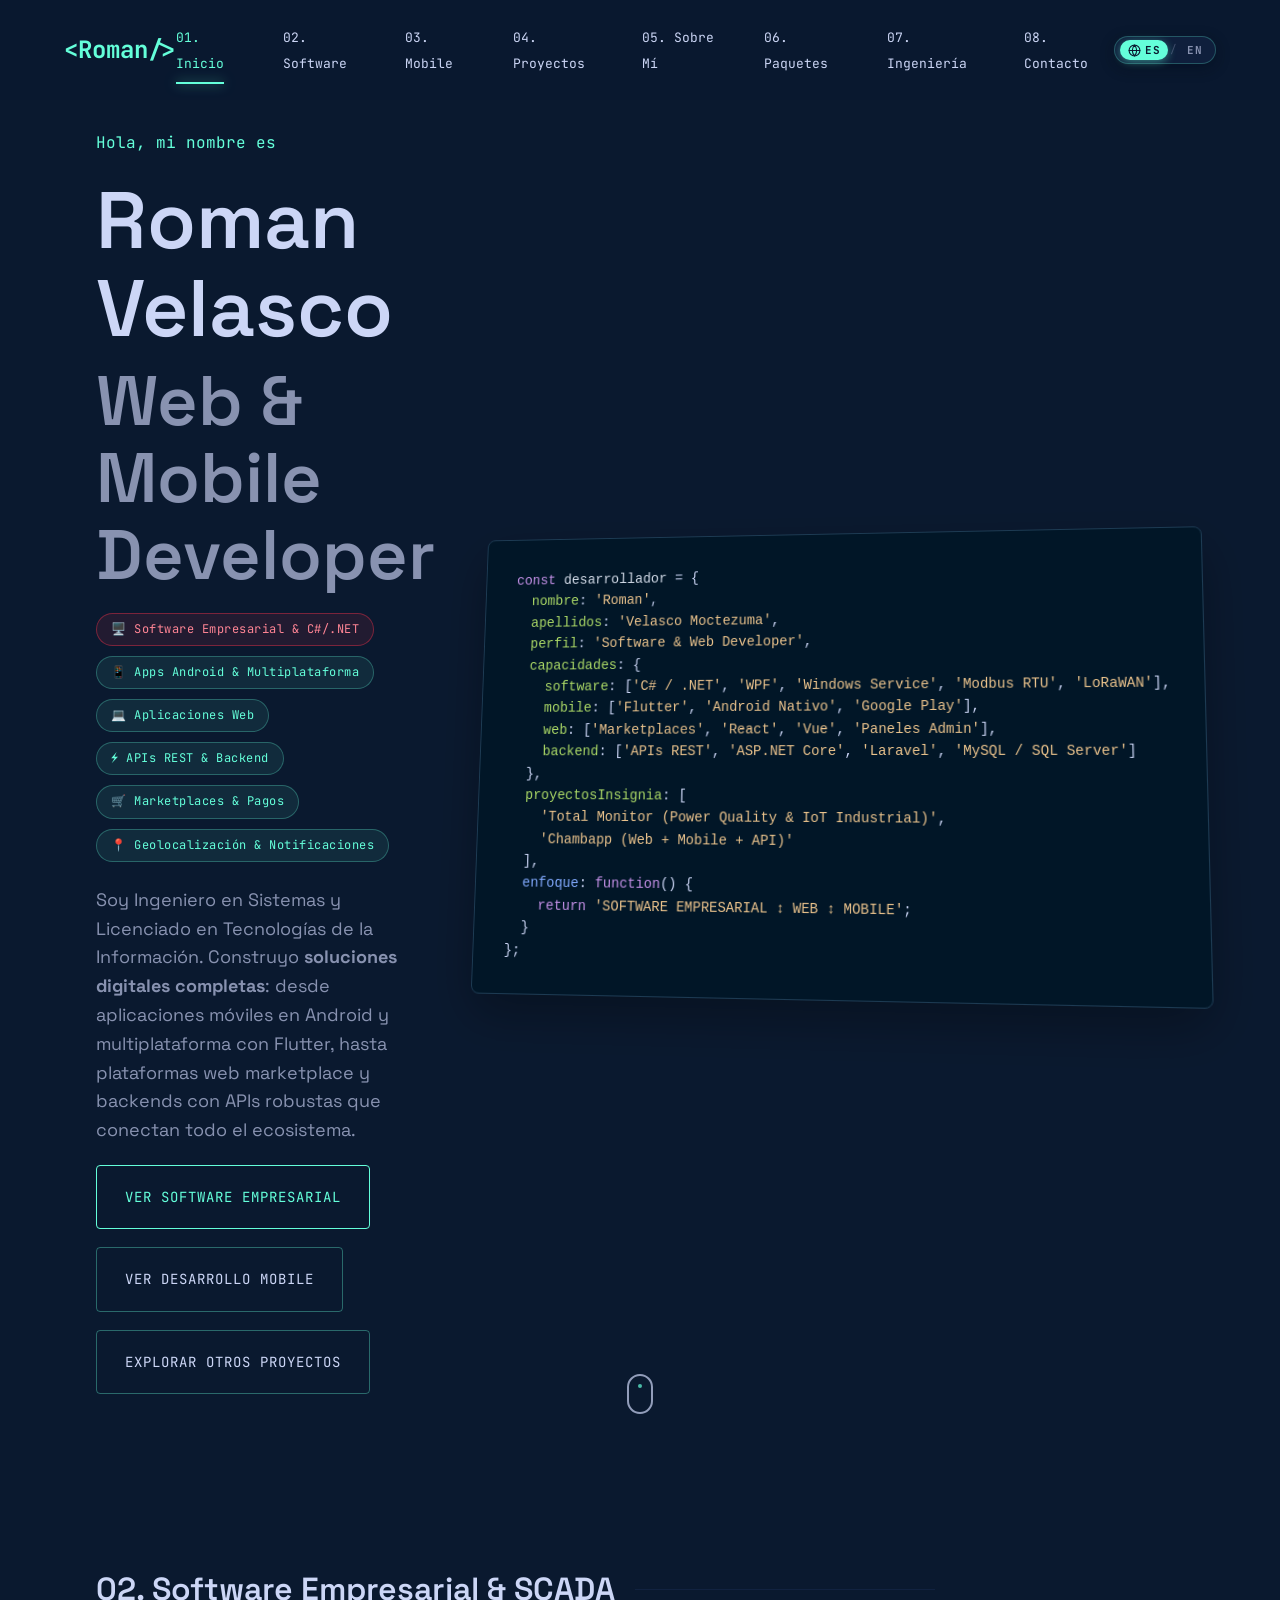
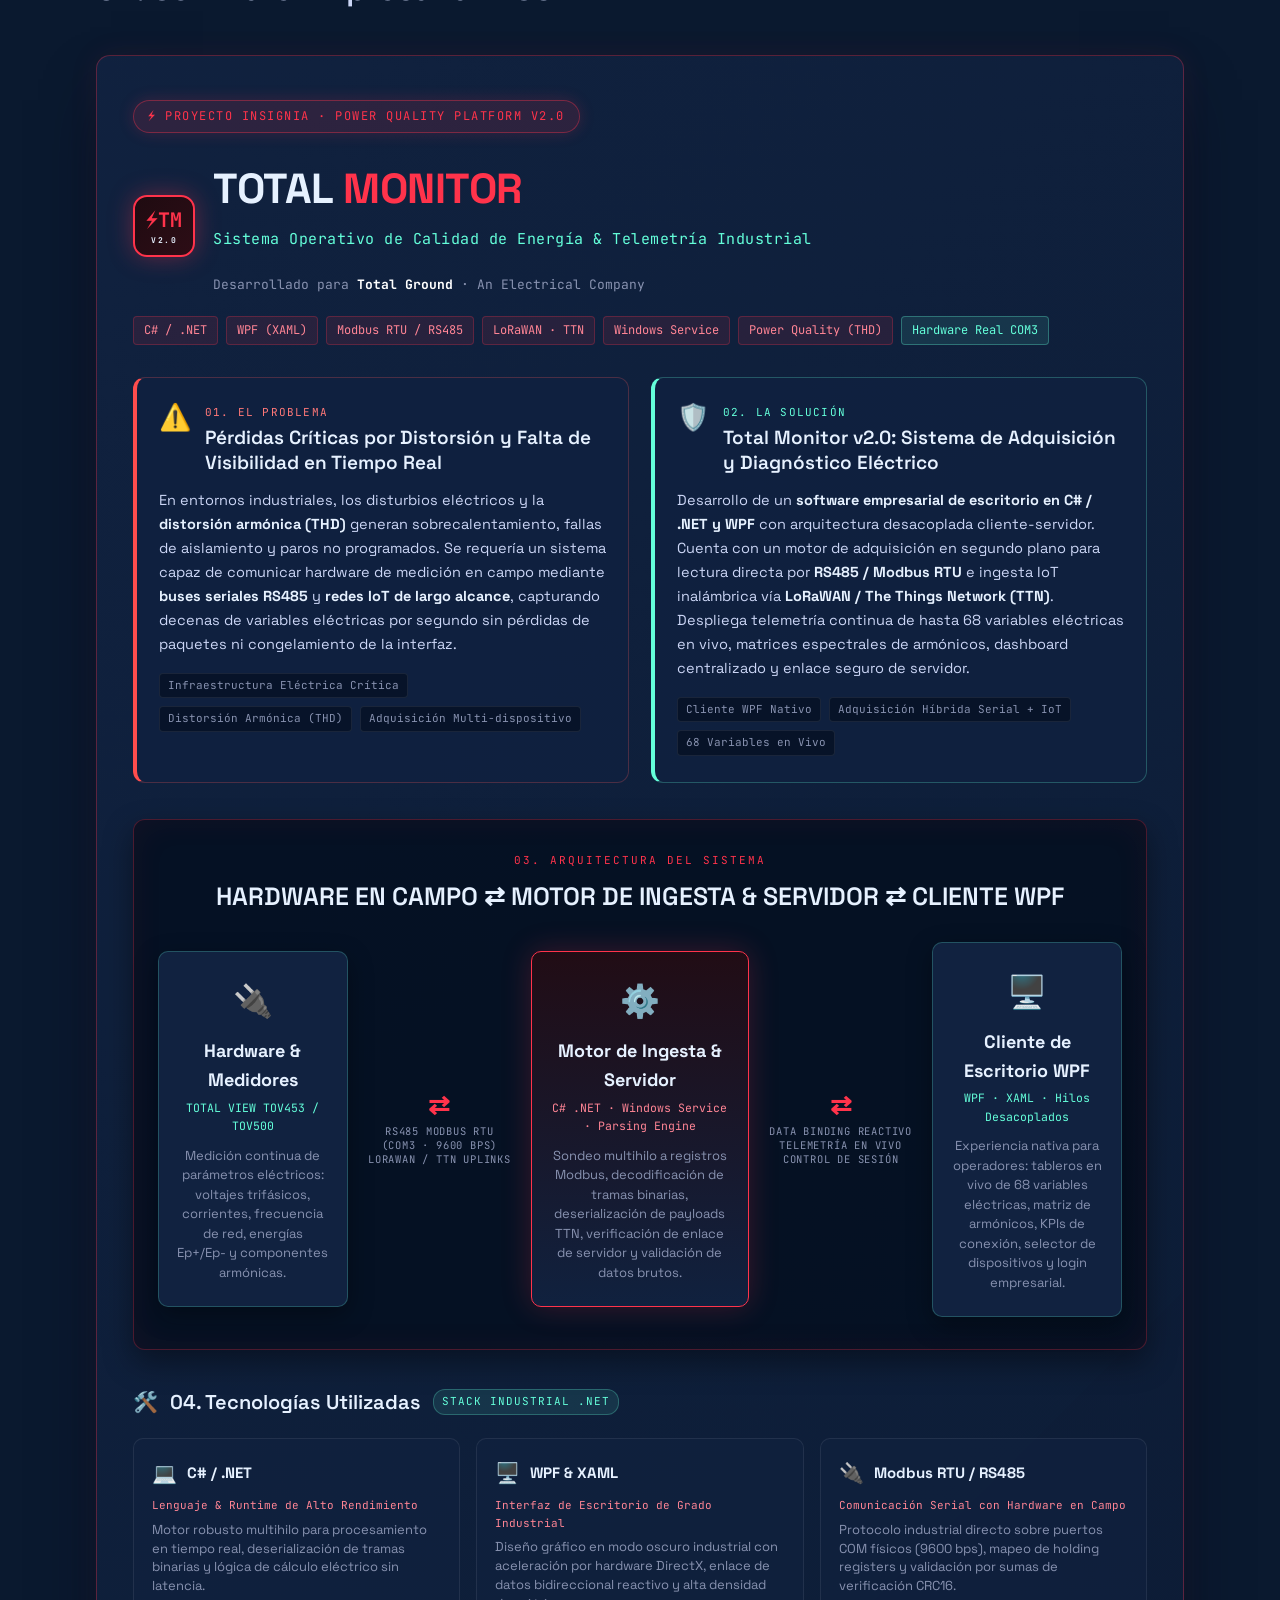
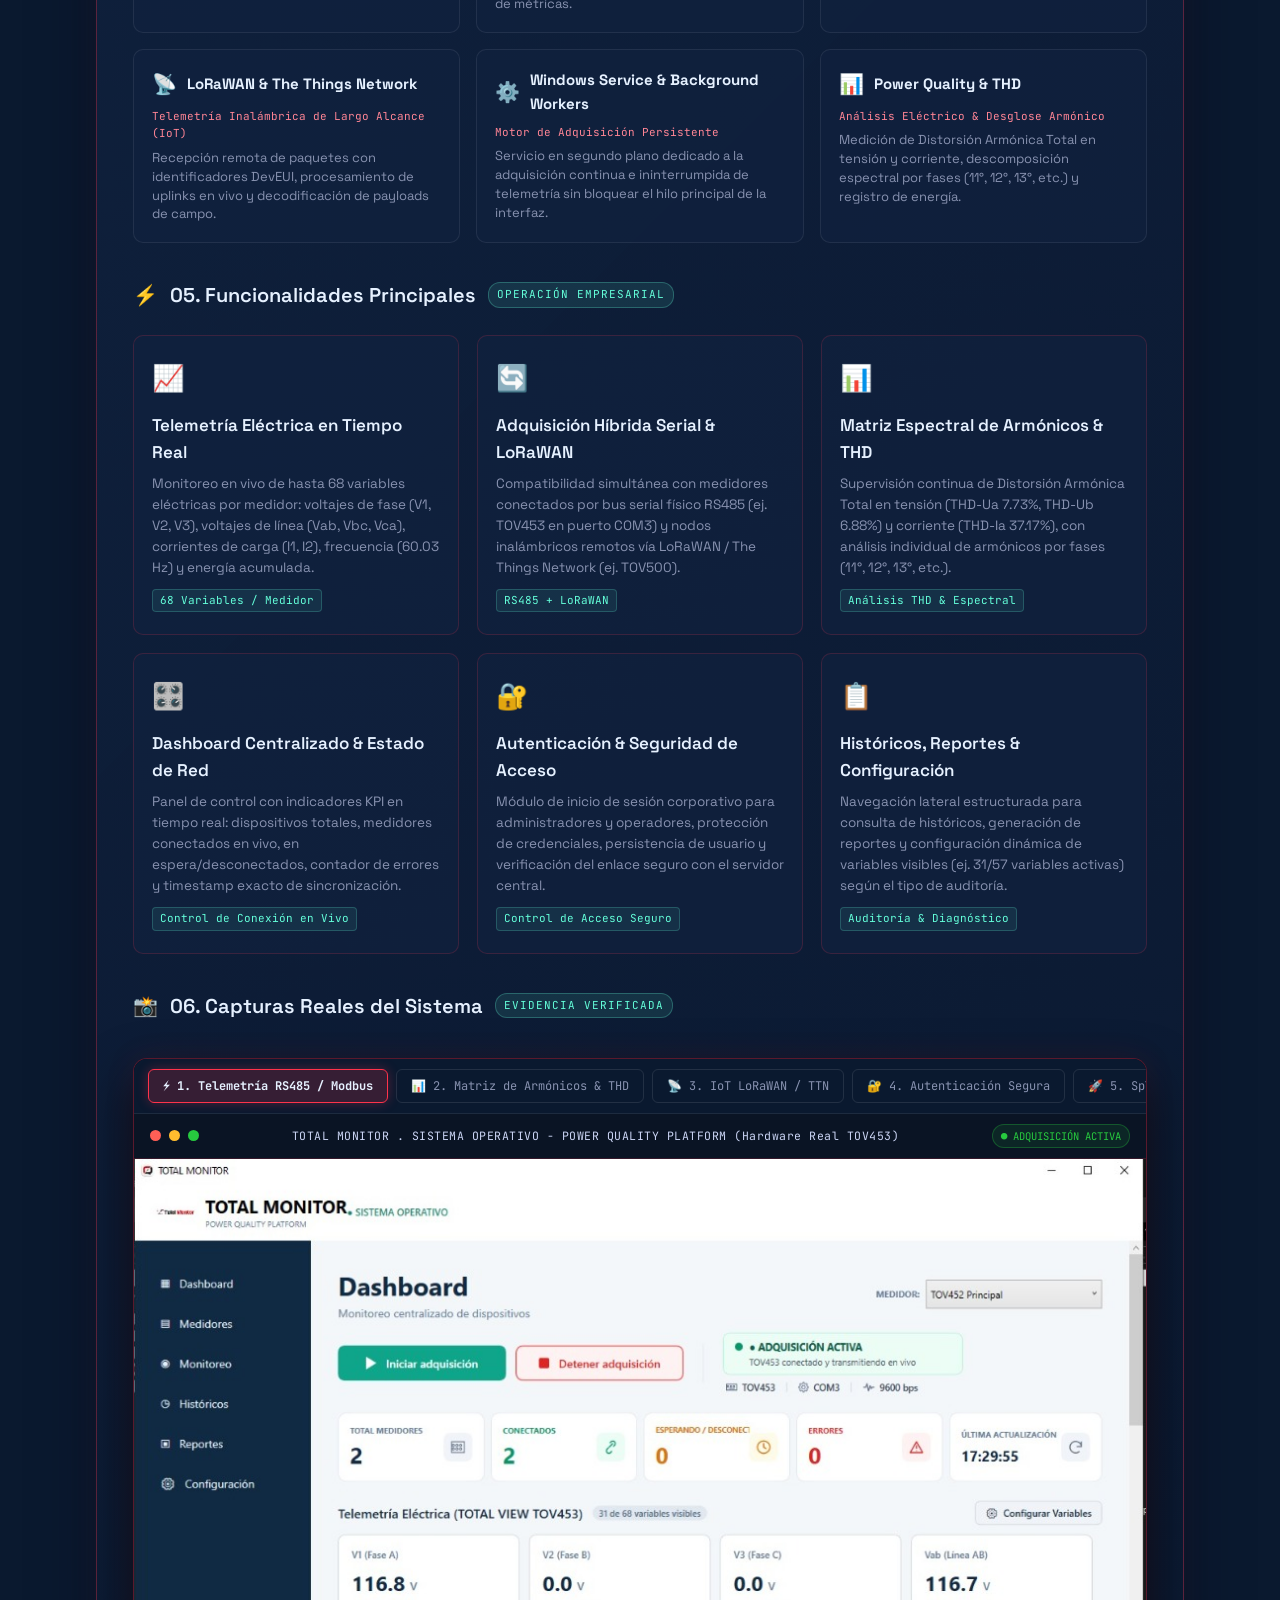
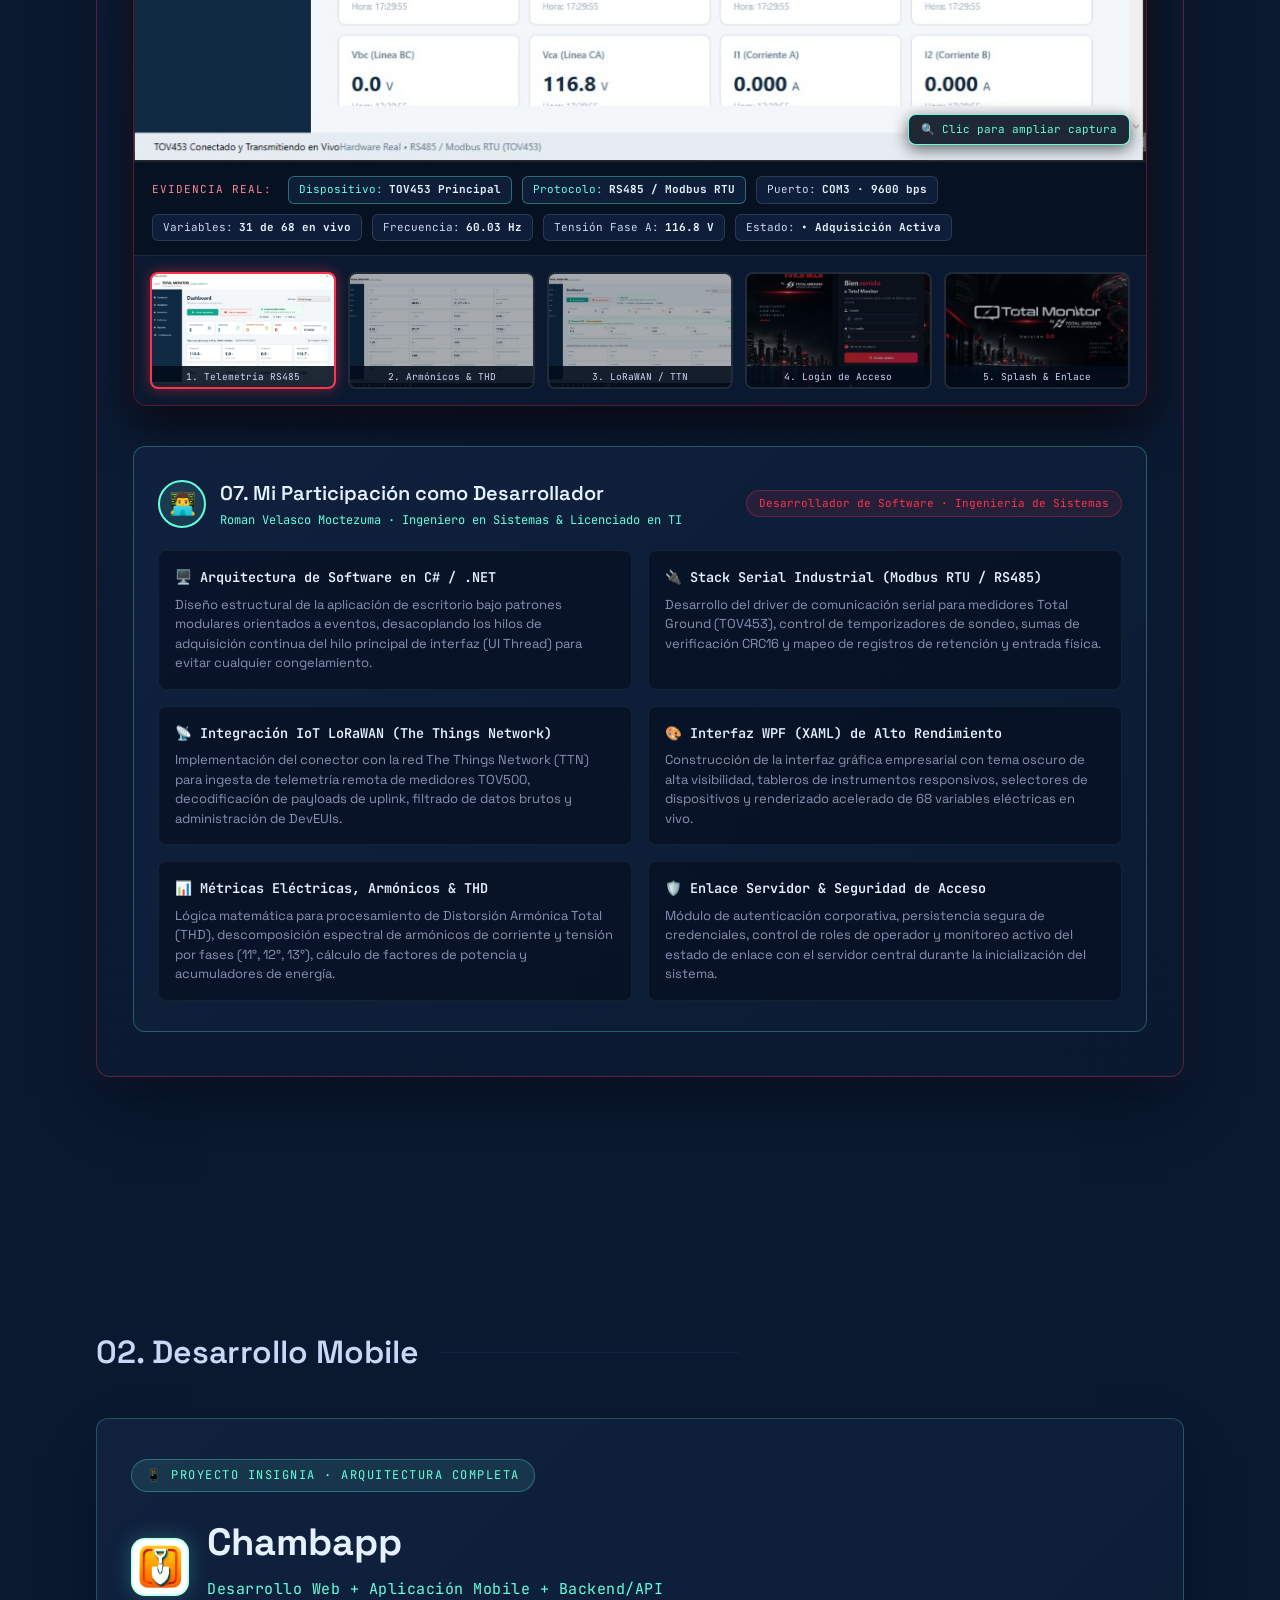
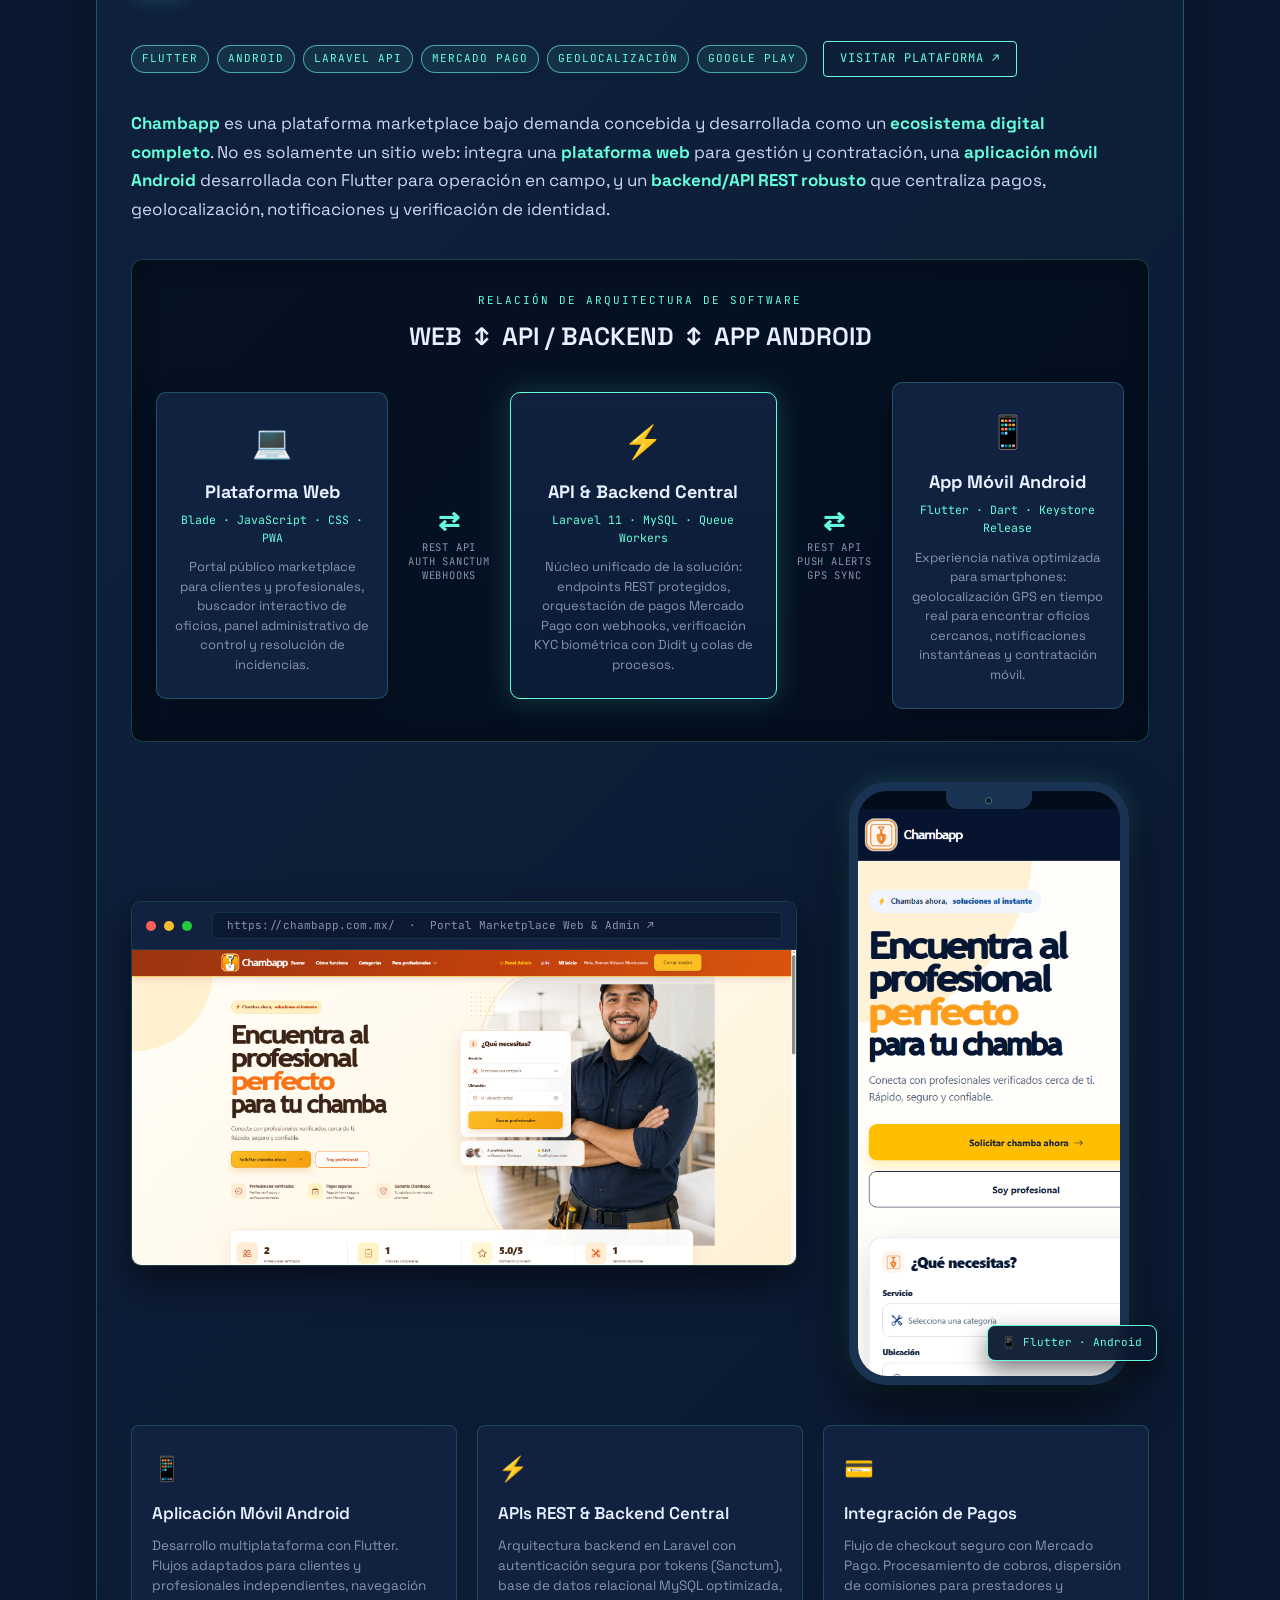
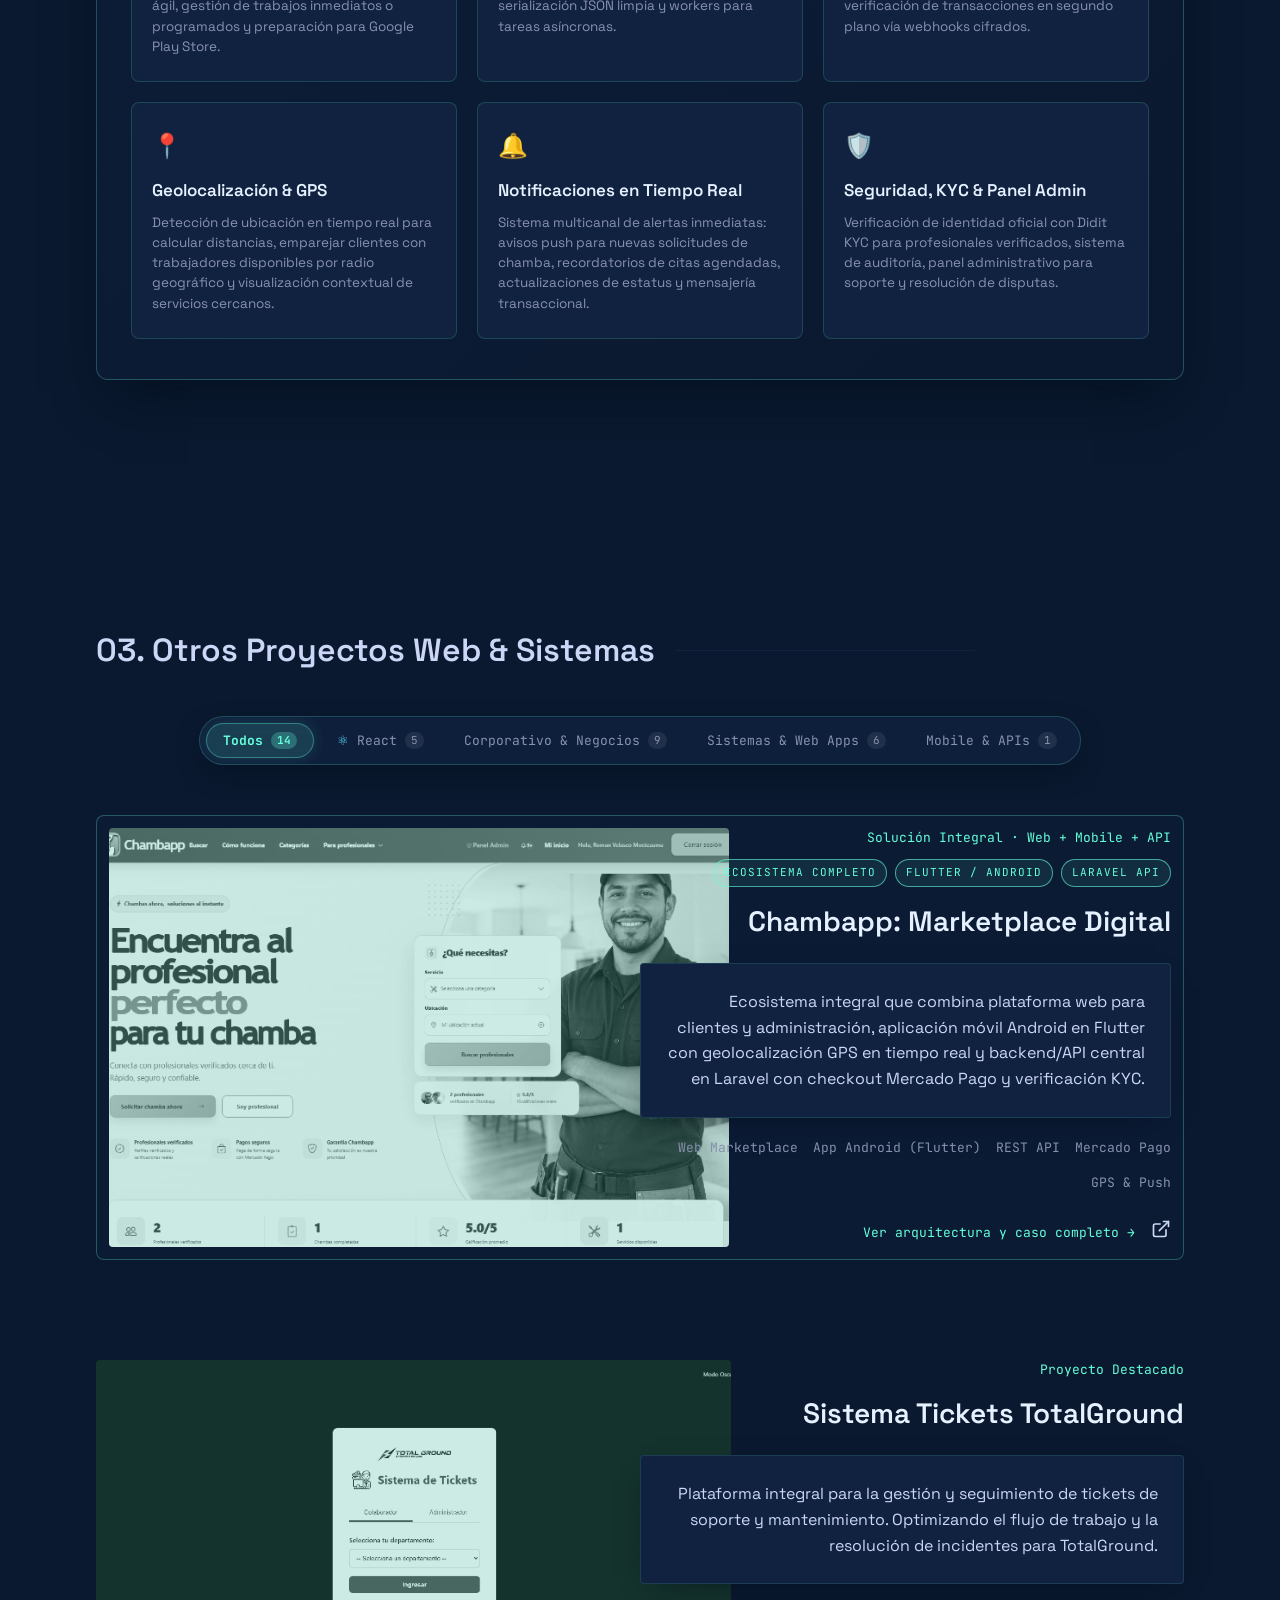
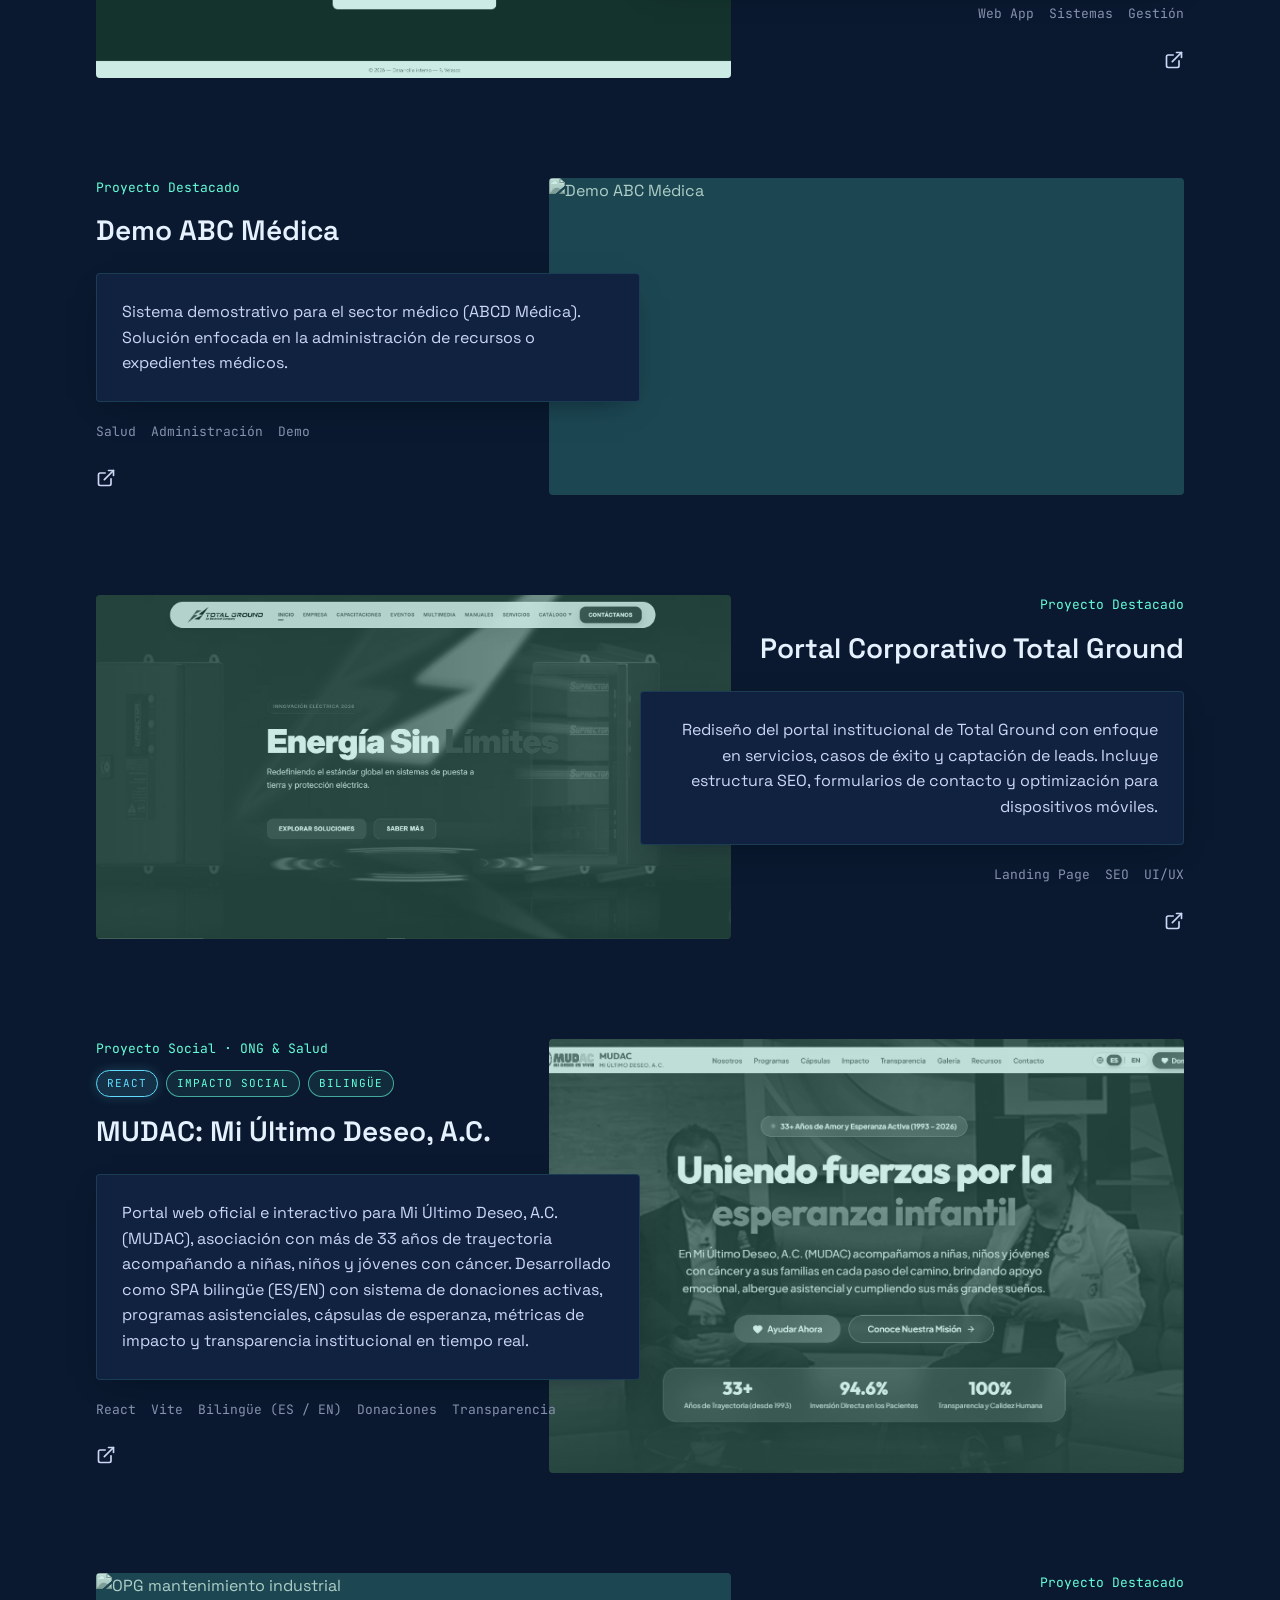
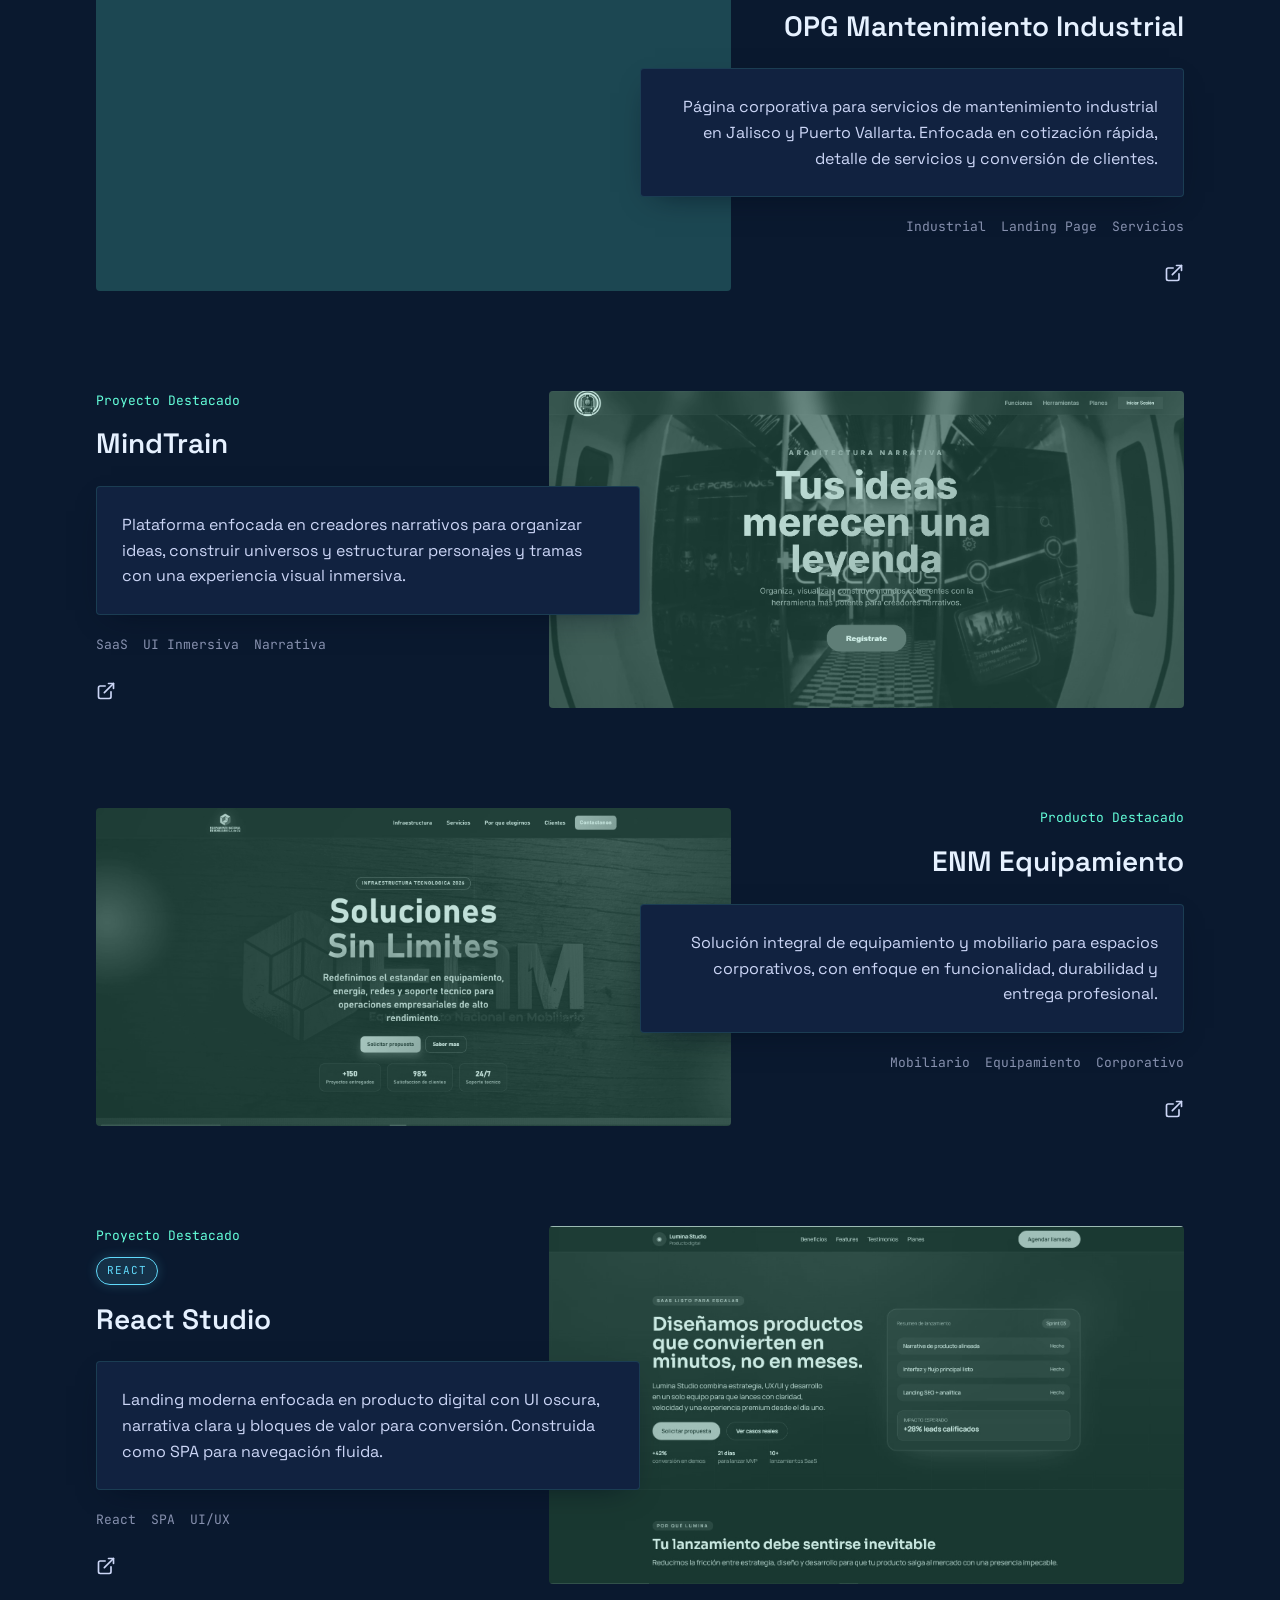
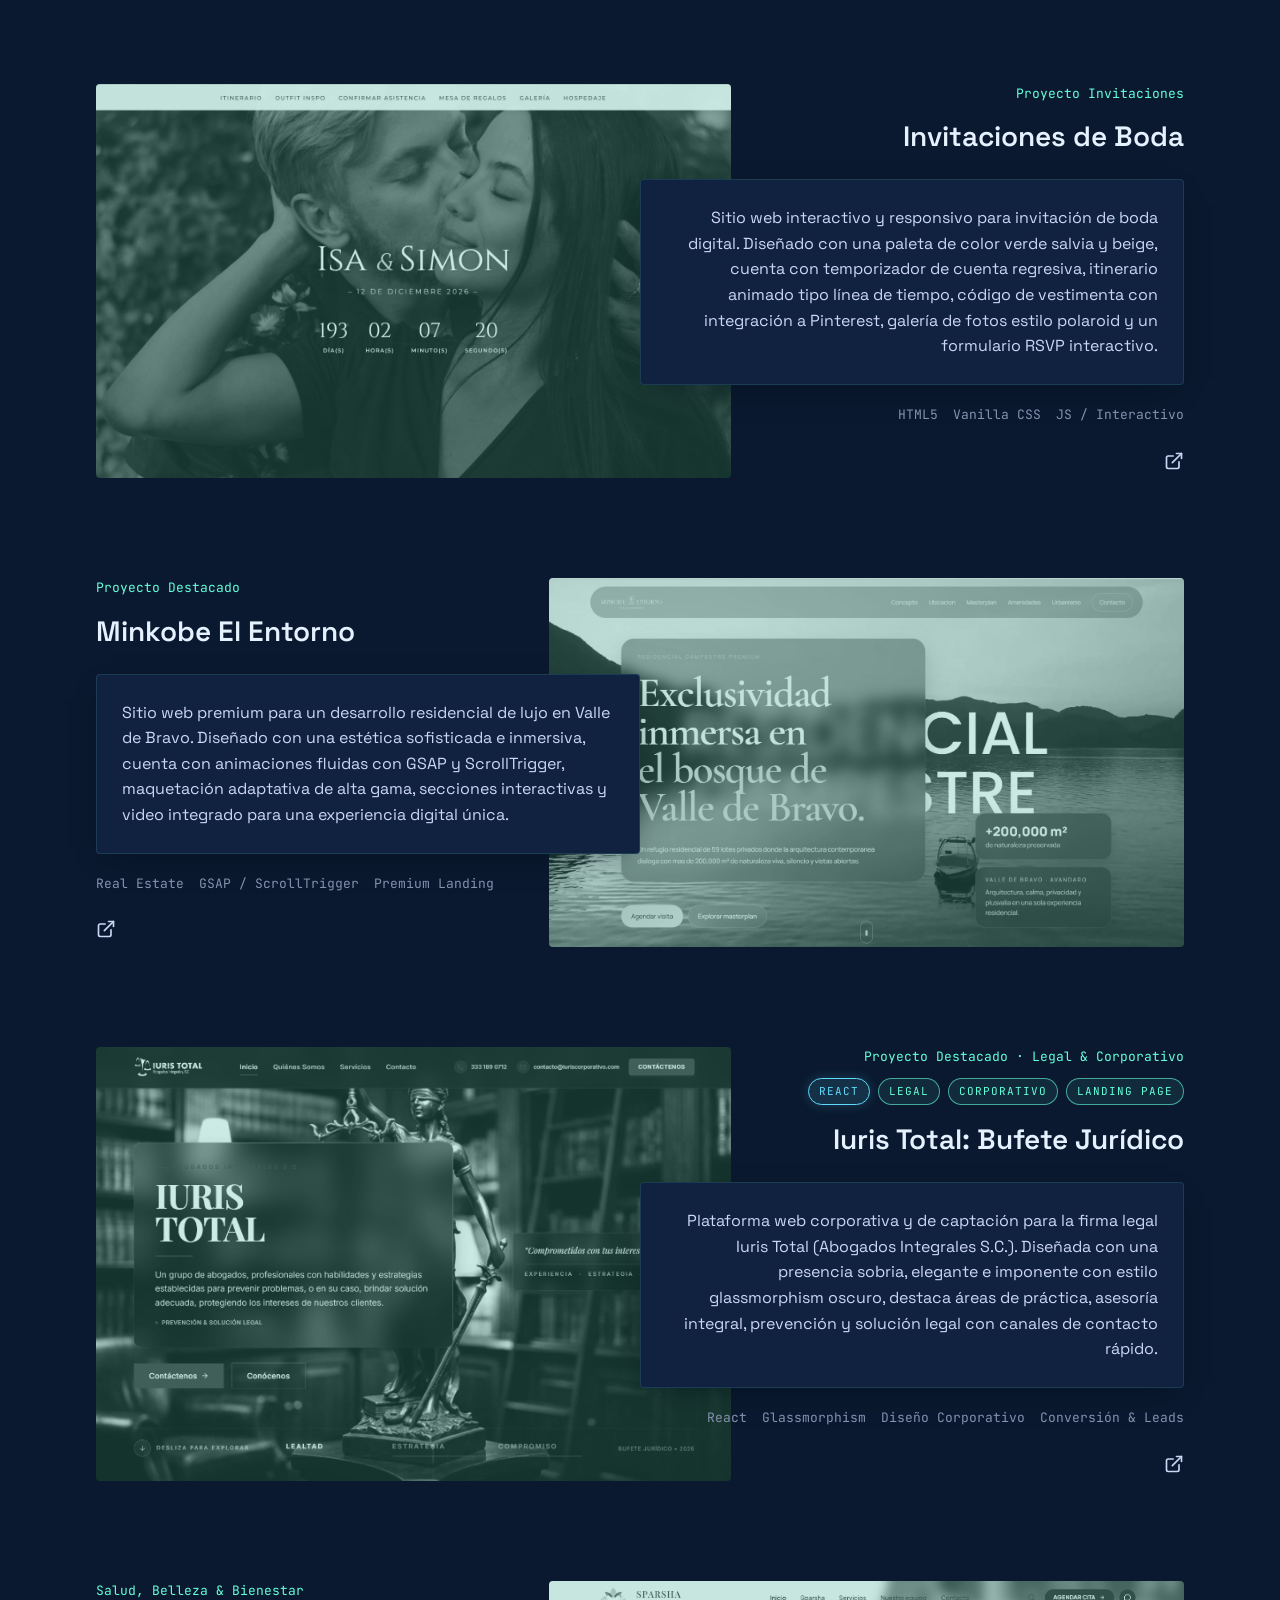
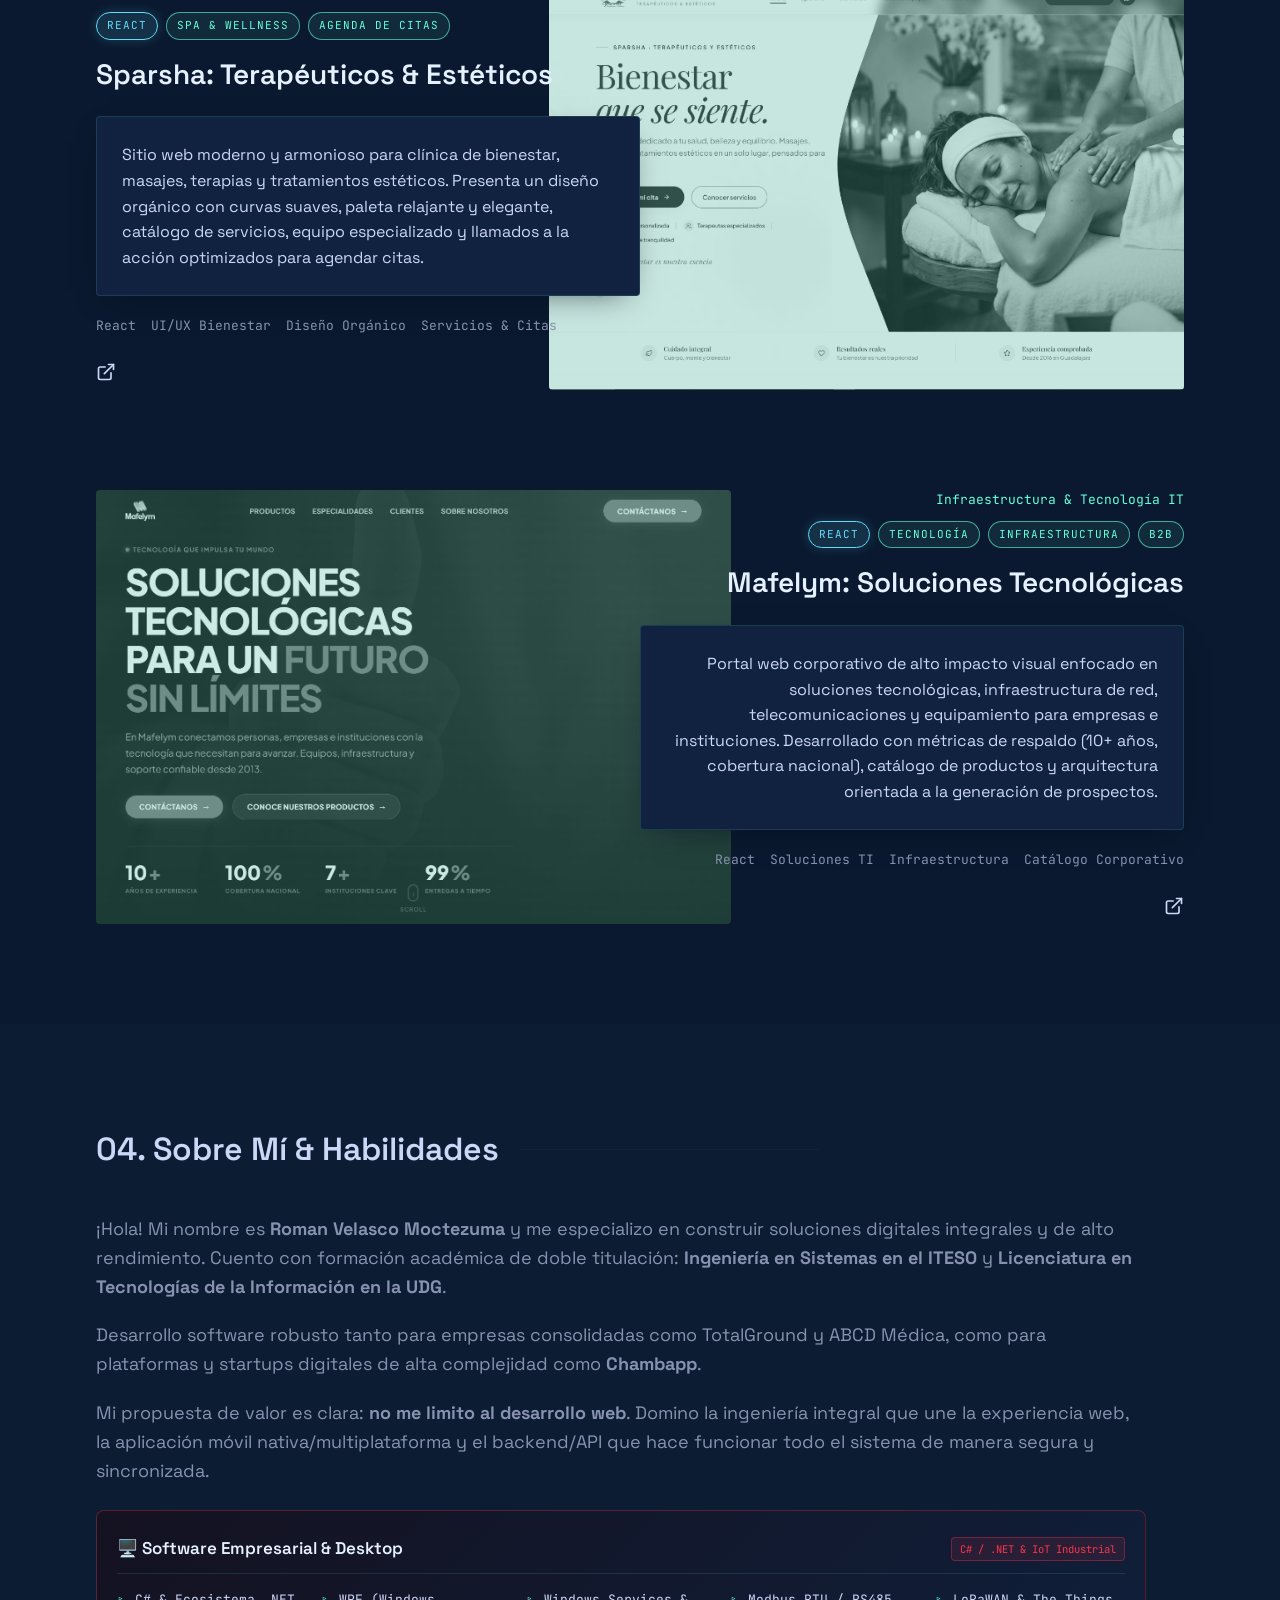
==== commit 674ba237: "Actualizar portafolio con seccion Total Monitor v2.0, capturas reales y documentacion completa en RE" ====
--- a/index.html
+++ b/index.html
@@ -4,9 +4,8 @@
 <head>
     <meta charset="UTF-8">
     <meta name="viewport" content="width=device-width, initial-scale=1.0">
-    <title>Roman Velasco | Web & Mobile Developer (Android, Flutter, APIs & Fullstack)</title>
-    <meta name="description"
-        content="Portafolio de Roman Velasco Moctezuma, Web & Mobile Developer especializado en aplicaciones móviles Android y multiplataforma, desarrollo web, APIs REST y soluciones completas frontend + backend.">
+    <title>Roman Velasco | Software &amp; Web Developer (C#/.NET, WPF, Mobile, APIs &amp; Fullstack)</title>
+    <meta name="description" content="Portafolio de Roman Velasco Moctezuma, Ingeniero de Software y Desarrollador Web Fullstack especializado en software empresarial C#/.NET, WPF, IoT/Modbus, aplicaciones móviles Android y plataformas web integrales.">
     <link rel="icon" type="image/png" href="images/icons8-dev-16.png">
 
     <!-- Fonts -->
@@ -39,9 +38,7 @@
             /* Fallback to default if JS fails custom cursor */
         }
 
-*/
-
-        html {
+html {
             scroll-behavior: smooth;
         }
 
@@ -149,6 +146,18 @@
             /* Hidden by default until JS moves it */
         }
 
+        
+        /* Hide custom cursor on mobile & touch devices */
+        @media (max-width: 992px), (pointer: coarse) {
+            .cursor,
+            .cursor-follower {
+                display: none !important;
+                visibility: hidden !important;
+                opacity: 0 !important;
+                pointer-events: none !important;
+            }
+        }
+    
         .cursor-follower {
             width: 40px;
             height: 40px;
@@ -1287,21 +1296,19 @@
             transition-delay: var(--reveal-delay, 0ms);
         }
 
-        /* JS will add this class to hide elements initially */
+                /* JS will add this class to hide elements initially for smooth scroll reveal */
         .js-hidden {
             opacity: 0 !important;
-            transform: translateY(30px);
-            filter: blur(10px);
-            clip-path: inset(0 0 18% 0 round 8px);
-            will-change: opacity, transform, filter, clip-path;
-        }
-
-        .visible {
+            transform: translateY(26px) !important;
+            will-change: opacity, transform;
+        }
+
+        .fade-on-scroll.visible {
             opacity: 1 !important;
             transform: translateY(0) !important;
-            filter: blur(0);
-            clip-path: inset(0 0 0 0 round 8px);
-        }
+        }
+
+        
 
         /* Hero Capsules */
         .hero-capsules {
@@ -1974,6 +1981,1266 @@
                 }
             }
         }
+
+        /* --- TOTAL MONITOR: Software Empresarial & SCADA Styles --- */
+        :root {
+            --tm-red: #ff334b;
+            --tm-red-dark: #b81427;
+            --tm-red-glow: rgba(255, 51, 75, 0.35);
+            --tm-cyan: #00f2fe;
+            --tm-blue: #4facfe;
+            --tm-green: #27c93f;
+            --tm-yellow: #ffbd2e;
+        }
+
+        .software-showcase {
+            position: relative;
+        }
+
+        .tm-lead-card {
+            background: linear-gradient(135deg, rgba(17, 34, 64, 0.95), rgba(10, 25, 47, 0.98));
+            border: 1px solid rgba(255, 51, 75, 0.32);
+            border-radius: 14px;
+            padding: 44px 36px;
+            margin-bottom: 50px;
+            position: relative;
+            overflow: hidden;
+            box-shadow: 0 30px 60px -15px rgba(2, 12, 27, 0.85), 0 0 30px rgba(255, 51, 75, 0.08);
+        }
+
+        .tm-lead-card::before {
+            content: "";
+            position: absolute;
+            top: -40%;
+            right: -15%;
+            width: 550px;
+            height: 550px;
+            background: radial-gradient(circle, rgba(255, 51, 75, 0.12), transparent 70%);
+            pointer-events: none;
+        }
+
+        .software-lead-badge {
+            display: inline-flex;
+            align-items: center;
+            gap: 8px;
+            font-family: var(--font-mono);
+            font-size: 12px;
+            color: var(--tm-red);
+            text-transform: uppercase;
+            letter-spacing: 1.5px;
+            padding: 6px 14px;
+            background: rgba(255, 51, 75, 0.12);
+            border: 1px solid rgba(255, 51, 75, 0.38);
+            border-radius: 20px;
+            margin-bottom: 22px;
+            box-shadow: 0 0 16px rgba(255, 51, 75, 0.18);
+        }
+
+        .tm-case-header {
+            display: flex;
+            align-items: center;
+            justify-content: space-between;
+            gap: 20px;
+            flex-wrap: wrap;
+            margin-bottom: 24px;
+        }
+
+        .tm-brand-title {
+            display: flex;
+            align-items: center;
+            gap: 18px;
+        }
+
+        .tm-brand-icon {
+            width: 62px;
+            height: 62px;
+            border-radius: 14px;
+            background: linear-gradient(135deg, #1f0b11, #2d0d16);
+            border: 2px solid var(--tm-red);
+            box-shadow: 0 0 24px var(--tm-red-glow);
+            display: flex;
+            flex-direction: column;
+            align-items: center;
+            justify-content: center;
+            font-family: var(--font-mono);
+            font-weight: 700;
+            font-size: 20px;
+            color: var(--tm-red);
+            position: relative;
+            flex-shrink: 0;
+        }
+
+        .tm-brand-icon-sub {
+            font-size: 8px;
+            color: var(--white);
+            letter-spacing: 1.5px;
+            text-transform: uppercase;
+            margin-top: -2px;
+        }
+
+        .tm-case-title {
+            font-size: clamp(28px, 4.2vw, 42px);
+            color: var(--white);
+            margin: 0;
+            font-weight: 700;
+            letter-spacing: -0.5px;
+        }
+
+        .tm-case-title span {
+            color: var(--tm-red);
+        }
+
+        .tm-case-headline {
+            font-family: var(--font-mono);
+            color: var(--accent-color);
+            font-size: 15px;
+            margin-top: 4px;
+            letter-spacing: 0.5px;
+        }
+
+        .tm-brand-owner {
+            display: inline-block;
+            color: var(--text-secondary);
+            font-size: 13px;
+            font-family: var(--font-mono);
+            margin-top: 2px;
+        }
+
+        .tm-brand-owner strong {
+            color: #ffffff;
+        }
+
+        .tm-tags {
+            display: flex;
+            flex-wrap: wrap;
+            gap: 8px;
+            align-items: center;
+        }
+
+        .tm-tag {
+            font-family: var(--font-mono);
+            font-size: 12px;
+            padding: 4px 10px;
+            border-radius: 4px;
+            background: rgba(255, 51, 75, 0.1);
+            color: #ff8595;
+            border: 1px solid rgba(255, 51, 75, 0.25);
+            transition: var(--transition);
+        }
+
+        .tm-tag:hover {
+            background: rgba(255, 51, 75, 0.2);
+            color: var(--white);
+            border-color: var(--tm-red);
+        }
+
+        .tm-tag-accent {
+            background: rgba(100, 255, 218, 0.1);
+            color: var(--accent-color);
+            border-color: rgba(100, 255, 218, 0.3);
+        }
+
+        /* 1 & 2: Problem & Solution Split Cards */
+        .tm-problem-solution-grid {
+            display: grid;
+            grid-template-columns: 1fr 1fr;
+            gap: 22px;
+            margin: 32px 0 36px;
+        }
+
+        .tm-ps-card {
+            background: rgba(17, 34, 64, 0.7);
+            border-radius: 12px;
+            padding: 26px 22px;
+            transition: var(--transition);
+            position: relative;
+            overflow: hidden;
+        }
+
+        .tm-problem-card {
+            border: 1px solid rgba(255, 87, 87, 0.25);
+            border-left: 4px solid #ff4d4d;
+        }
+
+        .tm-problem-card:hover {
+            border-color: rgba(255, 87, 87, 0.45);
+            transform: translateY(-3px);
+            box-shadow: 0 12px 28px rgba(255, 77, 77, 0.12);
+        }
+
+        .tm-solution-card {
+            border: 1px solid rgba(100, 255, 218, 0.25);
+            border-left: 4px solid var(--accent-color);
+        }
+
+        .tm-solution-card:hover {
+            border-color: rgba(100, 255, 218, 0.45);
+            transform: translateY(-3px);
+            box-shadow: 0 12px 28px rgba(100, 255, 218, 0.12);
+        }
+
+        .tm-ps-header {
+            display: flex;
+            align-items: flex-start;
+            gap: 14px;
+            margin-bottom: 14px;
+        }
+
+        .tm-ps-icon {
+            font-size: 26px;
+            line-height: 1;
+        }
+
+        .tm-ps-badge {
+            display: block;
+            font-family: var(--font-mono);
+            font-size: 11px;
+            text-transform: uppercase;
+            letter-spacing: 1.2px;
+            margin-bottom: 4px;
+        }
+
+        .tm-problem-card .tm-ps-badge {
+            color: #ff7878;
+        }
+
+        .tm-solution-card .tm-ps-badge {
+            color: var(--accent-color);
+        }
+
+        .tm-ps-title {
+            font-size: 19px;
+            color: var(--white);
+            margin: 0;
+            line-height: 1.3;
+        }
+
+        .tm-ps-text {
+            font-size: 14.5px;
+            color: var(--text-primary);
+            line-height: 1.65;
+            margin-bottom: 16px;
+        }
+
+        .tm-ps-text strong {
+            color: var(--white);
+        }
+
+        .tm-ps-tags {
+            display: flex;
+            flex-wrap: wrap;
+            gap: 8px;
+        }
+
+        .tm-ps-tags span {
+            font-family: var(--font-mono);
+            font-size: 11px;
+            padding: 3px 8px;
+            border-radius: 4px;
+            background: rgba(2, 12, 27, 0.6);
+            color: var(--text-secondary);
+            border: 1px solid rgba(255, 255, 255, 0.08);
+        }
+
+        /* 3: Architecture Diagram */
+        .tm-arch-flow {
+            border-color: rgba(255, 51, 75, 0.28);
+            box-shadow: inset 0 0 35px rgba(255, 51, 75, 0.06), 0 12px 30px rgba(0, 0, 0, 0.4);
+        }
+
+        .tm-arch-badge {
+            color: var(--tm-red);
+        }
+
+        .tm-arch-node-core {
+            border-color: var(--tm-red);
+            background: linear-gradient(180deg, rgba(35, 12, 20, 0.95), rgba(17, 34, 64, 0.95));
+            box-shadow: 0 0 30px rgba(255, 51, 75, 0.22);
+        }
+
+        .tm-arch-node-core .arch-node-tech {
+            color: #ff8595;
+        }
+
+        .tm-arch-connector .arch-connector-arrows {
+            color: var(--tm-red);
+        }
+
+        /* 4: Technologies Matrix */
+        .tm-tech-matrix-section {
+            margin: 36px 0;
+        }
+
+        .tm-section-heading {
+            display: flex;
+            align-items: center;
+            gap: 12px;
+            margin-bottom: 20px;
+        }
+
+        .tm-section-heading-icon {
+            font-size: 20px;
+        }
+
+        .tm-section-heading-title {
+            font-size: 20px;
+            color: var(--white);
+            margin: 0;
+        }
+
+        .tm-section-heading-badge {
+            font-family: var(--font-mono);
+            font-size: 11px;
+            text-transform: uppercase;
+            letter-spacing: 1px;
+            color: var(--accent-color);
+            background: rgba(100, 255, 218, 0.1);
+            border: 1px solid rgba(100, 255, 218, 0.25);
+            padding: 3px 8px;
+            border-radius: 12px;
+        }
+
+        .tm-tech-grid {
+            display: grid;
+            grid-template-columns: repeat(3, 1fr);
+            gap: 16px;
+        }
+
+        .tm-tech-card {
+            background: rgba(17, 34, 64, 0.6);
+            border: 1px solid rgba(255, 255, 255, 0.08);
+            border-radius: 10px;
+            padding: 18px;
+            transition: var(--transition);
+        }
+
+        .tm-tech-card:hover {
+            border-color: var(--tm-red);
+            transform: translateY(-3px);
+            box-shadow: 0 8px 24px rgba(2, 12, 27, 0.5);
+        }
+
+        .tm-tech-card-header {
+            display: flex;
+            align-items: center;
+            gap: 10px;
+            margin-bottom: 8px;
+        }
+
+        .tm-tech-card-icon {
+            font-size: 20px;
+        }
+
+        .tm-tech-card-name {
+            font-size: 15px;
+            font-weight: 700;
+            color: var(--white);
+            margin: 0;
+        }
+
+        .tm-tech-card-role {
+            font-family: var(--font-mono);
+            font-size: 11px;
+            color: #ff8595;
+            display: block;
+            margin-bottom: 6px;
+        }
+
+        .tm-tech-card-desc {
+            font-size: 13px;
+            color: var(--text-secondary);
+            line-height: 1.45;
+            margin: 0;
+        }
+
+        /* 5: Features Grid */
+        .tm-features-grid {
+            display: grid;
+            grid-template-columns: repeat(3, 1fr);
+            gap: 18px;
+            margin: 24px 0 36px;
+        }
+
+        .tm-feature-card {
+            background: rgba(17, 34, 64, 0.65);
+            border: 1px solid rgba(255, 51, 75, 0.18);
+            border-radius: 10px;
+            padding: 22px 18px;
+            transition: var(--transition);
+            position: relative;
+        }
+
+        .tm-feature-card:hover {
+            border-color: var(--tm-red);
+            transform: translateY(-4px);
+            box-shadow: 0 12px 28px rgba(2, 12, 27, 0.6), 0 0 20px rgba(255, 51, 75, 0.15);
+        }
+
+        .tm-feature-icon {
+            font-size: 26px;
+            display: inline-block;
+            margin-bottom: 12px;
+        }
+
+        .tm-feature-title {
+            font-size: 17px;
+            color: var(--white);
+            margin: 0 0 8px 0;
+            font-weight: 600;
+        }
+
+        .tm-feature-desc {
+            font-size: 13.5px;
+            color: var(--text-secondary);
+            line-height: 1.55;
+            margin: 0;
+        }
+
+        .tm-feature-highlight {
+            font-family: var(--font-mono);
+            font-size: 11px;
+            color: var(--accent-color);
+            background: rgba(100, 255, 218, 0.08);
+            border: 1px solid rgba(100, 255, 218, 0.2);
+            padding: 2px 7px;
+            border-radius: 4px;
+            display: inline-block;
+            margin-top: 10px;
+        }
+
+        /* 6: Interactive Gallery & Evidence Viewer */
+        .tm-gallery-container {
+            background: #020c1b;
+            border: 1px solid rgba(255, 51, 75, 0.35);
+            border-radius: 14px;
+            overflow: hidden;
+            margin: 36px 0 40px;
+            box-shadow: 0 20px 50px rgba(0, 0, 0, 0.7), 0 0 30px rgba(255, 51, 75, 0.1);
+        }
+
+        .tm-gallery-tabs-bar {
+            display: flex;
+            background: #0a192f;
+            border-bottom: 1px solid rgba(255, 255, 255, 0.08);
+            overflow-x: auto;
+            padding: 10px 14px;
+            gap: 8px;
+            scrollbar-width: thin;
+        }
+
+        .tm-gallery-tab {
+            background: transparent;
+            border: 1px solid rgba(255, 255, 255, 0.1);
+            color: var(--text-secondary);
+            font-family: var(--font-mono);
+            font-size: 12px;
+            padding: 8px 14px;
+            border-radius: 6px;
+            cursor: pointer;
+            white-space: nowrap;
+            display: inline-flex;
+            align-items: center;
+            gap: 8px;
+            transition: all 0.2s ease;
+        }
+
+        .tm-gallery-tab:hover {
+            color: var(--white);
+            background: rgba(255, 255, 255, 0.05);
+            border-color: rgba(255, 51, 75, 0.4);
+        }
+
+        .tm-gallery-tab.active {
+            background: rgba(255, 51, 75, 0.18);
+            border-color: var(--tm-red);
+            color: var(--white);
+            font-weight: 700;
+            box-shadow: 0 0 12px rgba(255, 51, 75, 0.3);
+        }
+
+        .tm-screen-window {
+            position: relative;
+            background: #010814;
+        }
+
+        .tm-screen-window-header {
+            background: #0a1424;
+            padding: 10px 16px;
+            display: flex;
+            align-items: center;
+            justify-content: space-between;
+            border-bottom: 1px solid rgba(255, 51, 75, 0.18);
+            gap: 12px;
+        }
+
+        .tm-window-controls {
+            display: flex;
+            align-items: center;
+            gap: 8px;
+        }
+
+        .tm-window-btn {
+            width: 11px;
+            height: 11px;
+            border-radius: 50%;
+            display: inline-block;
+        }
+
+        .tm-btn-close { background: #ff5f56; }
+        .tm-btn-min { background: #ffbd2e; }
+        .tm-btn-max { background: #27c93f; }
+
+        .tm-window-title {
+            font-family: var(--font-mono);
+            font-size: 11.5px;
+            color: var(--text-primary);
+            text-align: center;
+            white-space: nowrap;
+            overflow: hidden;
+            text-overflow: ellipsis;
+            letter-spacing: 0.5px;
+        }
+
+        .tm-window-status-pill {
+            display: inline-flex;
+            align-items: center;
+            gap: 6px;
+            font-family: var(--font-mono);
+            font-size: 10.5px;
+            color: #27c93f;
+            background: rgba(39, 201, 63, 0.1);
+            border: 1px solid rgba(39, 201, 63, 0.3);
+            padding: 3px 8px;
+            border-radius: 12px;
+            white-space: nowrap;
+        }
+
+        .tm-screen-view {
+            position: relative;
+            cursor: zoom-in;
+            display: block;
+            overflow: hidden;
+        }
+
+        .tm-screen-view img {
+            width: 100%;
+            height: auto;
+            display: block;
+            transition: transform 0.35s ease;
+        }
+
+        .tm-screen-view:hover img {
+            transform: scale(1.012);
+        }
+
+        .tm-screen-hint {
+            position: absolute;
+            bottom: 16px;
+            right: 16px;
+            background: rgba(2, 12, 27, 0.88);
+            border: 1px solid var(--accent-color);
+            border-radius: 8px;
+            padding: 6px 12px;
+            font-family: var(--font-mono);
+            font-size: 11px;
+            color: var(--accent-color);
+            display: inline-flex;
+            align-items: center;
+            gap: 6px;
+            backdrop-filter: blur(6px);
+            box-shadow: 0 4px 16px rgba(0, 0, 0, 0.6);
+            pointer-events: none;
+            transition: opacity 0.25s ease;
+        }
+
+        .tm-live-metrics-bar {
+            background: #061122;
+            padding: 14px 18px;
+            border-top: 1px solid rgba(255, 255, 255, 0.08);
+            display: flex;
+            flex-wrap: wrap;
+            align-items: center;
+            gap: 10px;
+        }
+
+        .tm-live-metrics-title {
+            font-family: var(--font-mono);
+            font-size: 11px;
+            color: #ff8595;
+            text-transform: uppercase;
+            letter-spacing: 1px;
+            margin-right: 6px;
+        }
+
+        .tm-metric-chip {
+            background: rgba(17, 34, 64, 0.8);
+            border: 1px solid rgba(255, 255, 255, 0.12);
+            border-radius: 6px;
+            padding: 4px 10px;
+            font-family: var(--font-mono);
+            font-size: 11px;
+            color: var(--text-primary);
+            display: inline-flex;
+            align-items: center;
+            gap: 6px;
+        }
+
+        .tm-metric-chip strong {
+            color: var(--white);
+        }
+
+        .tm-metric-chip.accent {
+            border-color: rgba(100, 255, 218, 0.35);
+            color: var(--accent-color);
+        }
+
+        .tm-thumbnails-grid {
+            display: grid;
+            grid-template-columns: repeat(5, 1fr);
+            gap: 12px;
+            padding: 16px;
+            background: #0a192f;
+            border-top: 1px solid rgba(255, 255, 255, 0.08);
+        }
+
+        .tm-thumb {
+            border: 2px solid rgba(255, 255, 255, 0.12);
+            border-radius: 8px;
+            overflow: hidden;
+            cursor: pointer;
+            background: #020c1b;
+            transition: var(--transition);
+            position: relative;
+            aspect-ratio: 16 / 10;
+        }
+
+        .tm-thumb img {
+            width: 100%;
+            height: 100%;
+            object-fit: cover;
+            display: block;
+            opacity: 0.65;
+            transition: var(--transition);
+        }
+
+        .tm-thumb:hover {
+            border-color: rgba(255, 51, 75, 0.6);
+            transform: translateY(-2px);
+        }
+
+        .tm-thumb:hover img {
+            opacity: 0.95;
+        }
+
+        .tm-thumb.active {
+            border-color: var(--tm-red);
+            box-shadow: 0 0 14px rgba(255, 51, 75, 0.45);
+        }
+
+        .tm-thumb.active img {
+            opacity: 1;
+        }
+
+        .tm-thumb-caption {
+            position: absolute;
+            bottom: 0;
+            left: 0;
+            right: 0;
+            background: rgba(2, 12, 27, 0.88);
+            font-family: var(--font-mono);
+            font-size: 9.5px;
+            color: var(--text-primary);
+            padding: 3px 6px;
+            white-space: nowrap;
+            overflow: hidden;
+            text-overflow: ellipsis;
+            text-align: center;
+        }
+
+        /* 7: Developer Role */
+        .tm-dev-card {
+            background: linear-gradient(135deg, rgba(17, 34, 64, 0.85), rgba(12, 28, 52, 0.95));
+            border: 1px solid rgba(100, 255, 218, 0.28);
+            border-radius: 12px;
+            padding: 30px 24px;
+            margin-top: 36px;
+        }
+
+        .tm-dev-header {
+            display: flex;
+            align-items: center;
+            justify-content: space-between;
+            gap: 16px;
+            margin-bottom: 20px;
+            flex-wrap: wrap;
+        }
+
+        .tm-dev-title-wrap {
+            display: flex;
+            align-items: center;
+            gap: 14px;
+        }
+
+        .tm-dev-avatar {
+            width: 48px;
+            height: 48px;
+            border-radius: 50%;
+            background: rgba(100, 255, 218, 0.12);
+            border: 2px solid var(--accent-color);
+            display: flex;
+            align-items: center;
+            justify-content: center;
+            font-size: 22px;
+        }
+
+        .tm-dev-title {
+            font-size: 20px;
+            color: var(--white);
+            margin: 0;
+        }
+
+        .tm-dev-subtitle {
+            font-family: var(--font-mono);
+            font-size: 12px;
+            color: var(--accent-color);
+            margin: 2px 0 0;
+        }
+
+        .tm-dev-badge {
+            font-family: var(--font-mono);
+            font-size: 11px;
+            color: var(--tm-red);
+            background: rgba(255, 51, 75, 0.1);
+            border: 1px solid rgba(255, 51, 75, 0.3);
+            padding: 4px 12px;
+            border-radius: 14px;
+        }
+
+        .tm-dev-grid {
+            display: grid;
+            grid-template-columns: repeat(2, 1fr);
+            gap: 16px;
+        }
+
+        .tm-dev-item {
+            background: rgba(2, 12, 27, 0.55);
+            border-radius: 8px;
+            padding: 16px;
+            border: 1px solid rgba(255, 255, 255, 0.06);
+        }
+
+        .tm-dev-item-title {
+            font-family: var(--font-mono);
+            font-size: 13.5px;
+            color: var(--white);
+            margin: 0 0 6px 0;
+            display: flex;
+            align-items: center;
+            gap: 8px;
+        }
+
+        .tm-dev-item-desc {
+            font-size: 13px;
+            color: var(--text-secondary);
+            line-height: 1.5;
+            margin: 0;
+        }
+
+        /* Lightbox Modal */
+        .tm-lightbox {
+            position: fixed;
+            inset: 0;
+            background: rgba(2, 12, 27, 0.94);
+            backdrop-filter: blur(10px);
+            z-index: 10000;
+            display: none;
+            align-items: center;
+            justify-content: center;
+            padding: 30px;
+            opacity: 0;
+            transition: opacity 0.25s ease;
+        }
+
+        .tm-lightbox.active {
+            display: flex;
+            opacity: 1;
+        }
+
+        .tm-lightbox-content {
+            max-width: 95vw;
+            max-height: 92vh;
+            position: relative;
+            display: flex;
+            flex-direction: column;
+            align-items: center;
+        }
+
+        .tm-lightbox-img {
+            max-width: 100%;
+            max-height: 84vh;
+            border-radius: 10px;
+            border: 1px solid rgba(255, 51, 75, 0.4);
+            box-shadow: 0 25px 60px rgba(0, 0, 0, 0.9), 0 0 40px rgba(255, 51, 75, 0.2);
+            object-fit: contain;
+        }
+
+        .tm-lightbox-caption {
+            font-family: var(--font-mono);
+            font-size: 13px;
+            color: var(--white);
+            margin-top: 12px;
+            text-align: center;
+            background: rgba(10, 25, 47, 0.85);
+            padding: 6px 16px;
+            border-radius: 20px;
+            border: 1px solid rgba(100, 255, 218, 0.25);
+        }
+
+        .tm-lightbox-close {
+            position: absolute;
+            top: -18px;
+            right: -18px;
+            width: 38px;
+            height: 38px;
+            border-radius: 50%;
+            background: var(--tm-red);
+            color: #ffffff;
+            border: none;
+            font-size: 18px;
+            font-weight: bold;
+            cursor: pointer;
+            display: flex;
+            align-items: center;
+            justify-content: center;
+            box-shadow: 0 4px 16px rgba(0, 0, 0, 0.5);
+            transition: transform 0.2s ease;
+        }
+
+        .tm-lightbox-close:hover {
+            transform: scale(1.15);
+        }
+
+        /* Responsive */
+        @media (max-width: 992px) {
+            .tm-problem-solution-grid {
+                grid-template-columns: 1fr;
+            }
+            .tm-tech-grid,
+            .tm-features-grid {
+                grid-template-columns: repeat(2, 1fr);
+            }
+            .tm-dev-grid {
+                grid-template-columns: 1fr;
+            }
+            .tm-thumbnails-grid {
+                grid-template-columns: repeat(3, 1fr);
+            }
+        }
+
+        @media (max-width: 768px) {
+            .tm-lead-card {
+                padding: 28px 18px;
+            }
+            .tm-tech-grid,
+            .tm-features-grid {
+                grid-template-columns: 1fr;
+            }
+            .tm-thumbnails-grid {
+                grid-template-columns: repeat(2, 1fr);
+            }
+            .tm-live-metrics-bar {
+                font-size: 10px;
+            }
+            .tm-screen-window-header {
+                flex-direction: column;
+                align-items: flex-start;
+            }
+        }
+
+
+        /* --- Mobile Responsiveness & Full Visibility Fixes --- */
+        @media (max-width: 768px) {
+            
+
+            .container {
+                width: 92%;
+            }
+
+            /* Mobile Navigation Drawer Scrolling Fix */
+            .nav-links {
+                height: 100vh;
+                max-height: 100vh;
+                overflow-y: auto;
+                -webkit-overflow-scrolling: touch;
+                padding-bottom: 3.5rem;
+            }
+
+            .nav-link {
+                padding: 0.75rem 0.25rem;
+                font-size: 14.5px;
+            }
+
+            /* Hero Actions Stack on Mobile */
+            .hero-actions {
+                flex-direction: column;
+                align-items: stretch;
+                gap: 12px;
+                width: 100%;
+            }
+
+            .hero-actions .btn-primary,
+            .hero-actions .btn-secondary {
+                text-align: center;
+                width: 100%;
+                padding: 0.9rem 1.2rem;
+            }
+
+            /* Total Monitor Mobile Optimizations */
+            .tm-lead-card {
+                padding: 22px 14px;
+                margin-bottom: 35px;
+                border-radius: 12px;
+            }
+
+            .tm-case-header {
+                flex-direction: column;
+                align-items: flex-start;
+                gap: 14px;
+                margin-bottom: 20px;
+            }
+
+            .tm-brand-title {
+                gap: 12px;
+                width: 100%;
+            }
+
+            .tm-brand-icon {
+                width: 48px;
+                height: 48px;
+                font-size: 16px;
+                border-radius: 10px;
+            }
+
+            .tm-brand-icon-sub {
+                font-size: 7px;
+            }
+
+            .tm-case-title {
+                font-size: clamp(22px, 6vw, 30px);
+                line-height: 1.15;
+            }
+
+            .tm-case-headline {
+                font-size: 13.5px;
+                line-height: 1.35;
+            }
+
+            .tm-brand-owner {
+                font-size: 12px;
+            }
+
+            .tm-tags {
+                gap: 6px;
+                width: 100%;
+            }
+
+            .tm-tag {
+                font-size: 11px;
+                padding: 3px 8px;
+            }
+
+            .tm-problem-solution-grid {
+                grid-template-columns: 1fr;
+                gap: 16px;
+                margin: 22px 0 26px;
+            }
+
+            .tm-ps-card {
+                padding: 18px 14px;
+            }
+
+            .tm-ps-title {
+                font-size: 16.5px;
+            }
+
+            .tm-ps-text {
+                font-size: 13.5px;
+                line-height: 1.55;
+            }
+
+            /* Architecture Flow Diagram on Mobile */
+            .arch-flow-container.tm-arch-flow {
+                padding: 20px 14px;
+                margin: 24px 0;
+            }
+
+            .arch-flow-title {
+                font-size: 16px;
+                line-height: 1.35;
+            }
+
+            .arch-flow-diagram {
+                grid-template-columns: 1fr;
+                gap: 12px;
+            }
+
+            .arch-node {
+                padding: 16px 12px;
+            }
+
+            .arch-node-name {
+                font-size: 16px;
+            }
+
+            .arch-connector {
+                padding: 6px 0;
+            }
+
+            .arch-connector-arrows {
+                transform: rotate(90deg);
+                font-size: 22px;
+            }
+
+            .arch-connector-label {
+                font-size: 10px;
+            }
+
+            /* Tech & Features Grids */
+            .tm-tech-matrix-section {
+                margin: 24px 0;
+            }
+
+            .tm-tech-grid {
+                grid-template-columns: 1fr;
+                gap: 12px;
+            }
+
+            .tm-tech-card {
+                padding: 14px;
+            }
+
+            .tm-features-grid {
+                grid-template-columns: 1fr;
+                gap: 14px;
+                margin: 18px 0 28px;
+            }
+
+            .tm-feature-card {
+                padding: 18px 14px;
+            }
+
+            /* Interactive Gallery */
+            .tm-gallery-container {
+                margin: 24px 0 28px;
+                border-radius: 10px;
+            }
+
+            .tm-gallery-tabs-bar {
+                padding: 8px 10px;
+                gap: 6px;
+            }
+
+            .tm-gallery-tab {
+                flex-shrink: 0;
+                padding: 6px 10px;
+                font-size: 11px;
+            }
+
+            .tm-screen-window-header {
+                padding: 8px 12px;
+                flex-direction: column;
+                align-items: flex-start;
+                gap: 6px;
+            }
+
+            .tm-window-title {
+                font-size: 10.5px;
+                white-space: normal;
+                text-align: left;
+                line-height: 1.3;
+            }
+
+            .tm-window-status-pill {
+                font-size: 9.5px;
+                padding: 2px 7px;
+            }
+
+            .tm-live-metrics-bar {
+                padding: 10px 12px;
+                gap: 6px;
+            }
+
+            .tm-live-metrics-title {
+                width: 100%;
+                font-size: 10px;
+                margin-bottom: 2px;
+            }
+
+            .tm-metric-chip {
+                font-size: 10px;
+                padding: 3px 7px;
+            }
+
+            /* Horizontal Swiper for Thumbnails on Mobile */
+            .tm-thumbnails-grid {
+                display: flex;
+                overflow-x: auto;
+                -webkit-overflow-scrolling: touch;
+                padding: 10px 12px;
+                gap: 8px;
+                scrollbar-width: thin;
+            }
+
+            .tm-thumb {
+                width: 120px;
+                flex-shrink: 0;
+            }
+
+            /* Developer Card */
+            .tm-dev-card {
+                padding: 20px 14px;
+                margin-top: 24px;
+            }
+
+            .tm-dev-header {
+                flex-direction: column;
+                align-items: flex-start;
+                gap: 10px;
+            }
+
+            .tm-dev-title {
+                font-size: 17px;
+            }
+
+            .tm-dev-grid {
+                grid-template-columns: 1fr;
+                gap: 12px;
+            }
+
+            .tm-dev-item {
+                padding: 14px 12px;
+            }
+
+            /* Skills Wide List on Mobile */
+            .skills-items-list-wide {
+                grid-template-columns: 1fr !important;
+            }
+        }
+
+
+        /* Guarantee 100% visibility on mobile and tablets (no delayed scroll-trigger, clipping, or stuck opacity) */
+        @media (max-width: 992px) {
+            
+        }
+    
+
+        /* ==========================================================================
+           Floating Back To Top Button
+           ========================================================================== */
+        .back-to-top-btn {
+            position: fixed;
+            bottom: 98px;
+            right: 35px;
+            width: 48px;
+            height: 48px;
+            border-radius: 50%;
+            background: rgba(10, 25, 47, 0.92);
+            border: 1px solid rgba(100, 255, 218, 0.35);
+            color: var(--accent-color);
+            display: flex;
+            align-items: center;
+            justify-content: center;
+            cursor: pointer;
+            z-index: 9989;
+            box-shadow: 0 8px 24px rgba(2, 12, 27, 0.65), 0 0 16px rgba(100, 255, 218, 0.12);
+            backdrop-filter: blur(10px);
+            -webkit-backdrop-filter: blur(10px);
+            opacity: 0;
+            transform: translateY(18px) scale(0.85);
+            pointer-events: none;
+            transition: opacity 0.3s cubic-bezier(0.16, 1, 0.3, 1),
+                        transform 0.3s cubic-bezier(0.16, 1, 0.3, 1),
+                        background-color 0.25s ease,
+                        border-color 0.25s ease,
+                        box-shadow 0.25s ease;
+            outline: none;
+            padding: 0;
+        }
+
+        .back-to-top-btn.is-visible {
+            opacity: 1;
+            transform: translateY(0) scale(1);
+            pointer-events: auto;
+        }
+
+        .back-to-top-btn:hover {
+            background: rgba(17, 34, 64, 0.95);
+            border-color: var(--accent-color);
+            color: var(--white);
+            transform: scale(1.1) translateY(-3px);
+            box-shadow: 0 12px 28px rgba(2, 12, 27, 0.8), 0 0 24px rgba(100, 255, 218, 0.35);
+        }
+
+        .back-to-top-btn:active {
+            transform: scale(0.96) translateY(0);
+        }
+
+        .back-to-top-icon {
+            width: 22px;
+            height: 22px;
+            stroke: currentColor;
+            stroke-width: 2.5;
+            transition: transform 0.25s ease;
+        }
+
+        .back-to-top-btn:hover .back-to-top-icon {
+            transform: translateY(-2px);
+        }
+
+        /* Tooltip */
+        .back-to-top-tooltip {
+            position: absolute;
+            right: 60px;
+            background: rgba(10, 25, 47, 0.95);
+            backdrop-filter: blur(10px);
+            -webkit-backdrop-filter: blur(10px);
+            border: 1px solid rgba(100, 255, 218, 0.35);
+            border-radius: 8px;
+            padding: 6px 12px;
+            white-space: nowrap;
+            font-family: var(--font-mono);
+            font-size: 11px;
+            color: var(--accent-color);
+            box-shadow: 0 8px 24px rgba(2, 12, 27, 0.7);
+            opacity: 0;
+            visibility: hidden;
+            transform: translateX(8px);
+            transition: all 0.22s ease;
+            pointer-events: none;
+        }
+
+        .back-to-top-btn:hover .back-to-top-tooltip {
+            opacity: 1;
+            visibility: visible;
+            transform: translateX(0);
+        }
+
+        @media (max-width: 768px) {
+            .back-to-top-btn {
+                bottom: 82px;
+                right: 24px;
+                width: 44px;
+                height: 44px;
+            }
+            .back-to-top-icon {
+                width: 20px;
+                height: 20px;
+            }
+            .back-to-top-tooltip {
+                display: none; /* cleaner on touch screens */
+            }
+        }
+
     </style>
 </head>
 
@@ -1988,12 +3255,13 @@
             <a href="#" class="logo">&lt;Roman/&gt;</a>
             <ul class="nav-links" id="main-nav">
                 <li><a href="#home" class="nav-link" data-i18n="nav_home">01. Inicio</a></li>
-                <li><a href="#mobile" class="nav-link" data-i18n="nav_mobile">02. Mobile</a></li>
-                <li><a href="#work" class="nav-link" data-i18n="nav_work">03. Proyectos</a></li>
-                <li><a href="#about" class="nav-link" data-i18n="nav_about">04. Sobre Mí</a></li>
-                <li><a href="#packages" class="nav-link" data-i18n="nav_packages">05. Paquetes</a></li>
-                <li><a href="#engineering" class="nav-link" data-i18n="nav_engineering">06. Ingeniería</a></li>
-                <li><a href="#contact" class="nav-link" data-i18n="nav_contact">07. Contacto</a></li>
+                <li><a href="#software" class="nav-link" data-i18n="nav_software">02. Software</a></li>
+                <li><a href="#mobile" class="nav-link" data-i18n="nav_mobile">03. Mobile</a></li>
+                <li><a href="#work" class="nav-link" data-i18n="nav_work">04. Proyectos</a></li>
+                <li><a href="#about" class="nav-link" data-i18n="nav_about">05. Sobre Mí</a></li>
+                <li><a href="#packages" class="nav-link" data-i18n="nav_packages">06. Paquetes</a></li>
+                <li><a href="#engineering" class="nav-link" data-i18n="nav_engineering">07. Ingeniería</a></li>
+                <li><a href="#contact" class="nav-link" data-i18n="nav_contact">08. Contacto</a></li>
             </ul>
             <div class="nav-actions">
                 <div class="lang-switch" role="group" aria-label="Idioma / Language">
@@ -2027,17 +3295,19 @@
             <div class="hero-content">
                 <span class="subtitle fade-in-up" data-i18n="hero_subtitle">Hola, mi nombre es</span>
                 <h1 class="glitch fade-in-up delay-1" data-text="Roman Velasco">Roman Velasco</h1>
-                <h2 class="fade-in-up delay-2" data-i18n="hero_role">Web & Mobile Developer</h2>
+                <h2 class="fade-in-up delay-2" data-i18n="hero_role">Software & Web Developer</h2>
                 <div class="hero-capsules fade-in-up delay-2">
+                    <span class="hero-capsule" style="border-color: rgba(255, 51, 75, 0.4); color: #ff8595; background: rgba(255, 51, 75, 0.1);" data-i18n="hero_capsule_software">🖥️ Software Empresarial & C#/.NET</span>
                     <span class="hero-capsule" data-i18n="hero_capsule_1">📱 Apps Android & Multiplataforma</span>
                     <span class="hero-capsule" data-i18n="hero_capsule_2">💻 Aplicaciones Web</span>
                     <span class="hero-capsule" data-i18n="hero_capsule_3">⚡ APIs REST & Backend</span>
                     <span class="hero-capsule" data-i18n="hero_capsule_4">🛒 Marketplaces & Pagos</span>
                     <span class="hero-capsule" data-i18n="hero_capsule_5">📍 Geolocalización & Notificaciones</span>
                 </div>
-                <p class="fade-in-up delay-3" data-i18n="hero_desc">Soy Ingeniero en Sistemas y Licenciado en Tecnologías de la Información. Construyo <strong>soluciones digitales completas</strong>: desde aplicaciones móviles en Android y multiplataforma con Flutter, hasta plataformas web marketplace y backends con APIs robustas que conectan todo el ecosistema.</p>
+                <p class="fade-in-up delay-3" data-i18n="hero_desc">Soy Ingeniero en Sistemas y Licenciado en Tecnologías de la Información. Construyo <strong>software empresarial y soluciones digitales completas</strong>: desde aplicaciones de escritorio de misión crítica con C#/.NET, WPF y protocolos industriales (Modbus, LoRaWAN), hasta plataformas web marketplace y apps móviles conectadas a APIs robustas.</p>
                 <div class="hero-actions fade-in-up delay-4">
-                    <a href="#mobile" class="btn-primary" data-i18n="hero_btn_mobile">Ver Desarrollo Mobile</a>
+                    <a href="#software" class="btn-primary" data-i18n="hero_btn_software">Ver Software Empresarial</a>
+                    <a href="#mobile" class="btn-secondary" data-i18n="hero_btn_mobile">Desarrollo Mobile</a>
                     <a href="#work" class="btn-secondary" data-i18n="hero_btn_projects">Explorar otros proyectos</a>
                 </div>
             </div>
@@ -2046,16 +3316,19 @@
                     <pre><code class="language-javascript"><span class="keyword">const</span> <span class="variable">desarrollador</span> = {
   <span class="property">nombre</span>: <span class="string">'Roman'</span>,
   <span class="property">apellidos</span>: <span class="string">'Velasco Moctezuma'</span>,
-  <span class="property">perfil</span>: <span class="string">'Web & Mobile Developer'</span>,
+  <span class="property">perfil</span>: <span class="string">'Software & Web Developer'</span>,
   <span class="property">capacidades</span>: {
+    <span class="property">software</span>: [<span class="string">'C# / .NET'</span>, <span class="string">'WPF'</span>, <span class="string">'Windows Service'</span>, <span class="string">'Modbus RTU'</span>, <span class="string">'LoRaWAN'</span>],
     <span class="property">mobile</span>: [<span class="string">'Flutter'</span>, <span class="string">'Android Nativo'</span>, <span class="string">'Google Play'</span>],
     <span class="property">web</span>: [<span class="string">'Marketplaces'</span>, <span class="string">'React'</span>, <span class="string">'Vue'</span>, <span class="string">'Paneles Admin'</span>],
-    <span class="property">backend</span>: [<span class="string">'APIs REST'</span>, <span class="string">'Laravel'</span>, <span class="string">'.NET'</span>, <span class="string">'MySQL'</span>],
-    <span class="property">servicios</span>: [<span class="string">'Mercado Pago'</span>, <span class="string">'Geolocalización'</span>, <span class="string">'Notificaciones'</span>, <span class="string">'KYC'</span>]
+    <span class="property">backend</span>: [<span class="string">'APIs REST'</span>, <span class="string">'ASP.NET Core'</span>, <span class="string">'Laravel'</span>, <span class="string">'MySQL / SQL Server'</span>]
   },
-  <span class="property">casoEstudioInsignia</span>: <span class="string">'Chambapp (Web + Mobile + API)'</span>,
-  <span class="function">arquitecturaIntegral</span>: <span class="keyword">function</span>() {
-    <span class="keyword">return</span> <span class="string">'WEB ↕ API/BACKEND ↕ APP ANDROID'</span>;
+  <span class="property">proyectosInsignia</span>: [
+    <span class="string">'Total Monitor (Power Quality & IoT Industrial)'</span>,
+    <span class="string">'Chambapp (Web + Mobile + API)'</span>
+  ],
+  <span class="function">enfoque</span>: <span class="keyword">function</span>() {
+    <span class="keyword">return</span> <span class="string">'SOFTWARE EMPRESARIAL ↕ WEB ↕ MOBILE'</span>;
   }
 };</code></pre>
                 </div>
@@ -2073,12 +3346,387 @@
         </div>
     </header>
 
+
+    <!-- Software Empresarial Section: TOTAL MONITOR -->
+    <section id="software" class="section software-showcase">
+        <div class="container">
+            <h2 class="section-title fade-on-scroll" data-i18n="software_section_title">02. Software Empresarial &amp; SCADA</h2>
+
+            <div class="software-lead-card tm-lead-card">
+                <span class="software-lead-badge" data-i18n="tm_lead_badge">⚡ Proyecto Insignia · Power Quality Platform v2.0</span>
+
+                <div class="tm-case-header">
+                    <div class="tm-brand-title">
+                        <div class="tm-brand-icon">
+                            <span>⚡TM</span>
+                            <span class="tm-brand-icon-sub">v2.0</span>
+                        </div>
+                        <div>
+                            <h3 class="tm-case-title">TOTAL <span>MONITOR</span></h3>
+                            <p class="tm-case-headline" data-i18n="tm_case_headline">Sistema Operativo de Calidad de Energía &amp; Telemetría Industrial</p>
+                            <span class="tm-brand-owner" data-i18n="tm_brand_owner">Desarrollado para <strong>Total Ground</strong> · An Electrical Company</span>
+                        </div>
+                    </div>
+                    <div class="tm-tags">
+                        <span class="tm-tag">C# / .NET</span>
+                        <span class="tm-tag">WPF (XAML)</span>
+                        <span class="tm-tag">Modbus RTU / RS485</span>
+                        <span class="tm-tag">LoRaWAN · TTN</span>
+                        <span class="tm-tag">Windows Service</span>
+                        <span class="tm-tag">Power Quality (THD)</span>
+                        <span class="tm-tag tm-tag-accent">Hardware Real COM3</span>
+                    </div>
+                </div>
+
+                <!-- 1 & 2: Problema y Solución -->
+                <div class="tm-problem-solution-grid fade-on-scroll">
+                    <!-- Problema -->
+                    <div class="tm-ps-card tm-problem-card">
+                        <div class="tm-ps-header">
+                            <span class="tm-ps-icon">⚠️</span>
+                            <div>
+                                <span class="tm-ps-badge" data-i18n="tm_prob_badge">01. El Problema</span>
+                                <h4 class="tm-ps-title" data-i18n="tm_prob_title">Pérdidas Críticas por Distorsión y Falta de Visibilidad en Tiempo Real</h4>
+                            </div>
+                        </div>
+                        <p class="tm-ps-text" data-i18n="tm_prob_desc">
+                            En instalaciones eléctricas industriales, los disturbios y la <strong>distorsión armónica (THD)</strong> degradan transformadores, sobrecalientan conductores y provocan paros de línea imprevistos. Se requería una plataforma robusta capaz de comunicarse en campo con medidores heterogéneos mediante <strong>buses seriales RS485</strong> y <strong>enlaces inalámbricos LoRaWAN</strong>, procesando hasta 68 variables eléctricas en milisegundos con total confiabilidad y cero congelamiento de interfaz.
+                        </p>
+                        <div class="tm-ps-tags">
+                            <span data-i18n="tm_prob_tag1">Infraestructura Eléctrica Crítica</span>
+                            <span data-i18n="tm_prob_tag2">Distorsión Armónica (THD)</span>
+                            <span data-i18n="tm_prob_tag3">Adquisición Multi-dispositivo</span>
+                        </div>
+                    </div>
+
+                    <!-- Solución -->
+                    <div class="tm-ps-card tm-solution-card">
+                        <div class="tm-ps-header">
+                            <span class="tm-ps-icon">🛡️</span>
+                            <div>
+                                <span class="tm-ps-badge" data-i18n="tm_sol_badge">02. La Solución</span>
+                                <h4 class="tm-ps-title" data-i18n="tm_sol_title">Total Monitor v2.0: Sistema de Adquisición y Diagnóstico Eléctrico</h4>
+                            </div>
+                        </div>
+                        <p class="tm-ps-text" data-i18n="tm_sol_desc">
+                            Desarrollo de un <strong>software empresarial de escritorio en C# / .NET y WPF</strong> con arquitectura desacoplada cliente-servidor. Cuenta con un motor de adquisición en segundo plano para lectura directa por <strong>RS485 / Modbus RTU</strong> e ingesta IoT inalámbrica vía <strong>LoRaWAN / The Things Network (TTN)</strong>. Despliega telemetría continua de hasta 68 variables eléctricas en vivo, matrices espectrales de armónicos, dashboard centralizado y enlace seguro de servidor.
+                        </p>
+                        <div class="tm-ps-tags">
+                            <span data-i18n="tm_sol_tag1">Cliente WPF Nativo</span>
+                            <span data-i18n="tm_sol_tag2">Adquisición Híbrida Serial + IoT</span>
+                            <span data-i18n="tm_sol_tag3">68 Variables en Vivo</span>
+                        </div>
+                    </div>
+                </div>
+
+                <!-- 3: Arquitectura del Sistema -->
+                <div class="arch-flow-container tm-arch-flow fade-on-scroll">
+                    <div class="arch-flow-header">
+                        <span class="arch-flow-badge tm-arch-badge" data-i18n="tm_arch_badge">03. Arquitectura del Sistema</span>
+                        <h4 class="arch-flow-title" data-i18n="tm_arch_title">HARDWARE EN CAMPO &nbsp;⇄&nbsp; MOTOR DE INGESTA &amp; SERVIDOR &nbsp;⇄&nbsp; CLIENTE WPF</h4>
+                    </div>
+
+                    <div class="arch-flow-diagram">
+                        <!-- Node 1: Hardware -->
+                        <div class="arch-node">
+                            <span class="arch-node-icon">🔌</span>
+                            <div class="arch-node-name" data-i18n="tm_arch_node1_name">Hardware &amp; Medidores</div>
+                            <span class="arch-node-tech">TOTAL VIEW TOV453 / TOV500</span>
+                            <p class="arch-node-desc" data-i18n="tm_arch_node1_desc">Medición continua de parámetros eléctricos: voltajes trifásicos, corrientes, frecuencia de red, energías Ep+/Ep- y componentes armónicas.</p>
+                        </div>
+
+                        <!-- Connector 1 -->
+                        <div class="arch-connector tm-arch-connector">
+                            <span class="arch-connector-arrows">⇄</span>
+                            <span class="arch-connector-label" data-i18n="tm_arch_conn1">RS485 Modbus RTU<br>(COM3 · 9600 bps)<br>LoRaWAN / TTN Uplinks</span>
+                        </div>
+
+                        <!-- Node 2: Core Ingestion & Backend -->
+                        <div class="arch-node arch-node-core tm-arch-node-core">
+                            <span class="arch-node-icon">⚙️</span>
+                            <div class="arch-node-name" data-i18n="tm_arch_node2_name">Motor de Ingesta &amp; Servidor</div>
+                            <span class="arch-node-tech">C# .NET · Windows Service · Parsing Engine</span>
+                            <p class="arch-node-desc" data-i18n="tm_arch_node2_desc">Sondeo multihilo a registros Modbus, decodificación de tramas binarias, deserialización de payloads TTN, verificación de enlace de servidor y validación de datos brutos.</p>
+                        </div>
+
+                        <!-- Connector 2 -->
+                        <div class="arch-connector tm-arch-connector">
+                            <span class="arch-connector-arrows">⇄</span>
+                            <span class="arch-connector-label" data-i18n="tm_arch_conn2">Data Binding Reactivo<br>Telemetría en Vivo<br>Control de Sesión</span>
+                        </div>
+
+                        <!-- Node 3: Desktop Client UI -->
+                        <div class="arch-node">
+                            <span class="arch-node-icon">🖥️</span>
+                            <div class="arch-node-name" data-i18n="tm_arch_node3_name">Cliente de Escritorio WPF</div>
+                            <span class="arch-node-tech">WPF · XAML · Hilos Desacoplados</span>
+                            <p class="arch-node-desc" data-i18n="tm_arch_node3_desc">Experiencia nativa para operadores: tableros en vivo de 68 variables eléctricas, matriz de armónicos, KPIs de conexión, selector de dispositivos y login empresarial.</p>
+                        </div>
+                    </div>
+                </div>
+
+                <!-- 4: Tecnologías Utilizadas -->
+                <div class="tm-tech-matrix-section fade-on-scroll">
+                    <div class="tm-section-heading">
+                        <span class="tm-section-heading-icon">🛠️</span>
+                        <h4 class="tm-section-heading-title" data-i18n="tm_tech_title">04. Tecnologías Utilizadas</h4>
+                        <span class="tm-section-heading-badge" data-i18n="tm_tech_badge">Stack Industrial .NET</span>
+                    </div>
+
+                    <div class="tm-tech-grid">
+                        <div class="tm-tech-card">
+                            <div class="tm-tech-card-header">
+                                <span class="tm-tech-card-icon">💻</span>
+                                <h5 class="tm-tech-card-name">C# / .NET</h5>
+                            </div>
+                            <span class="tm-tech-card-role" data-i18n="tm_tech1_role">Lenguaje &amp; Runtime de Alto Rendimiento</span>
+                            <p class="tm-tech-card-desc" data-i18n="tm_tech1_desc">Motor robusto multihilo para procesamiento en tiempo real, deserialización de tramas binarias y lógica de cálculo eléctrico sin latencia.</p>
+                        </div>
+
+                        <div class="tm-tech-card">
+                            <div class="tm-tech-card-header">
+                                <span class="tm-tech-card-icon">🖥️</span>
+                                <h5 class="tm-tech-card-name">WPF &amp; XAML</h5>
+                            </div>
+                            <span class="tm-tech-card-role" data-i18n="tm_tech2_role">Interfaz de Escritorio de Grado Industrial</span>
+                            <p class="tm-tech-card-desc" data-i18n="tm_tech2_desc">Diseño gráfico en modo oscuro industrial con aceleración por hardware DirectX, enlace de datos bidireccional reactivo y alta densidad de métricas.</p>
+                        </div>
+
+                        <div class="tm-tech-card">
+                            <div class="tm-tech-card-header">
+                                <span class="tm-tech-card-icon">🔌</span>
+                                <h5 class="tm-tech-card-name">Modbus RTU / RS485</h5>
+                            </div>
+                            <span class="tm-tech-card-role" data-i18n="tm_tech3_role">Comunicación Serial con Hardware en Campo</span>
+                            <p class="tm-tech-card-desc" data-i18n="tm_tech3_desc">Protocolo industrial directo sobre puertos COM físicos (9600 bps), mapeo de holding registers y validación por sumas de verificación CRC16.</p>
+                        </div>
+
+                        <div class="tm-tech-card">
+                            <div class="tm-tech-card-header">
+                                <span class="tm-tech-card-icon">📡</span>
+                                <h5 class="tm-tech-card-name">LoRaWAN &amp; The Things Network</h5>
+                            </div>
+                            <span class="tm-tech-card-role" data-i18n="tm_tech4_role">Telemetría Inalámbrica de Largo Alcance (IoT)</span>
+                            <p class="tm-tech-card-desc" data-i18n="tm_tech4_desc">Recepción remota de paquetes con identificadores DevEUI, procesamiento de uplinks en vivo y decodificación de payloads de campo.</p>
+                        </div>
+
+                        <div class="tm-tech-card">
+                            <div class="tm-tech-card-header">
+                                <span class="tm-tech-card-icon">⚙️</span>
+                                <h5 class="tm-tech-card-name">Windows Service &amp; Background Workers</h5>
+                            </div>
+                            <span class="tm-tech-card-role" data-i18n="tm_tech5_role">Motor de Adquisición Persistente</span>
+                            <p class="tm-tech-card-desc" data-i18n="tm_tech5_desc">Servicio en segundo plano dedicado a la adquisición continua e ininterrumpida de telemetría sin bloquear el hilo principal de la interfaz.</p>
+                        </div>
+
+                        <div class="tm-tech-card">
+                            <div class="tm-tech-card-header">
+                                <span class="tm-tech-card-icon">📊</span>
+                                <h5 class="tm-tech-card-name">Power Quality &amp; THD</h5>
+                            </div>
+                            <span class="tm-tech-card-role" data-i18n="tm_tech6_role">Análisis Eléctrico &amp; Desglose Armónico</span>
+                            <p class="tm-tech-card-desc" data-i18n="tm_tech6_desc">Medición de Distorsión Armónica Total en tensión y corriente, descomposición espectral por fases (11°, 12°, 13°, etc.) y registro de energía.</p>
+                        </div>
+                    </div>
+                </div>
+
+                <!-- 5: Funcionalidades Principales -->
+                <div class="fade-on-scroll">
+                    <div class="tm-section-heading">
+                        <span class="tm-section-heading-icon">⚡</span>
+                        <h4 class="tm-section-heading-title" data-i18n="tm_feat_title">05. Funcionalidades Principales</h4>
+                        <span class="tm-section-heading-badge" data-i18n="tm_feat_badge">Operación Empresarial</span>
+                    </div>
+
+                    <div class="tm-features-grid">
+                        <article class="tm-feature-card">
+                            <span class="tm-feature-icon">📈</span>
+                            <h5 class="tm-feature-title" data-i18n="tm_feat1_title">Telemetría Eléctrica en Tiempo Real</h5>
+                            <p class="tm-feature-desc" data-i18n="tm_feat1_desc">Monitoreo en vivo de hasta 68 variables eléctricas por medidor: voltajes de fase (V1, V2, V3), voltajes de línea (Vab, Vbc, Vca), corrientes de carga (I1, I2), frecuencia (60.03 Hz) y energía acumulada.</p>
+                            <span class="tm-feature-highlight" data-i18n="tm_feat1_hl">68 Variables / Medidor</span>
+                        </article>
+
+                        <article class="tm-feature-card">
+                            <span class="tm-feature-icon">🔄</span>
+                            <h5 class="tm-feature-title" data-i18n="tm_feat2_title">Adquisición Híbrida Serial &amp; LoRaWAN</h5>
+                            <p class="tm-feature-desc" data-i18n="tm_feat2_desc">Compatibilidad simultánea con medidores conectados por bus serial físico RS485 (ej. TOV453 en puerto COM3) y nodos inalámbricos remotos vía LoRaWAN / The Things Network (ej. TOV500).</p>
+                            <span class="tm-feature-highlight" data-i18n="tm_feat2_hl">RS485 + LoRaWAN</span>
+                        </article>
+
+                        <article class="tm-feature-card">
+                            <span class="tm-feature-icon">📊</span>
+                            <h5 class="tm-feature-title" data-i18n="tm_feat3_title">Matriz Espectral de Armónicos &amp; THD</h5>
+                            <p class="tm-feature-desc" data-i18n="tm_feat3_desc">Supervisión continua de Distorsión Armónica Total en tensión (THD-Ua 7.73%, THD-Ub 6.88%) y corriente (THD-Ia 37.17%), con análisis individual de armónicos por fases (11°, 12°, 13°, etc.).</p>
+                            <span class="tm-feature-highlight" data-i18n="tm_feat3_hl">Análisis THD &amp; Espectral</span>
+                        </article>
+
+                        <article class="tm-feature-card">
+                            <span class="tm-feature-icon">🎛️</span>
+                            <h5 class="tm-feature-title" data-i18n="tm_feat4_title">Dashboard Centralizado &amp; Estado de Red</h5>
+                            <p class="tm-feature-desc" data-i18n="tm_feat4_desc">Panel de control con indicadores KPI en tiempo real: dispositivos totales, medidores conectados en vivo, en espera/desconectados, contador de errores y timestamp exacto de sincronización.</p>
+                            <span class="tm-feature-highlight" data-i18n="tm_feat4_hl">Control de Conexión en Vivo</span>
+                        </article>
+
+                        <article class="tm-feature-card">
+                            <span class="tm-feature-icon">🔐</span>
+                            <h5 class="tm-feature-title" data-i18n="tm_feat5_title">Autenticación &amp; Seguridad de Acceso</h5>
+                            <p class="tm-feature-desc" data-i18n="tm_feat5_desc">Módulo de inicio de sesión corporativo para administradores y operadores, protección de credenciales, persistencia de usuario y verificación del enlace seguro con el servidor central.</p>
+                            <span class="tm-feature-highlight" data-i18n="tm_feat5_hl">Control de Acceso Seguro</span>
+                        </article>
+
+                        <article class="tm-feature-card">
+                            <span class="tm-feature-icon">📋</span>
+                            <h5 class="tm-feature-title" data-i18n="tm_feat6_title">Históricos, Reportes &amp; Configuración</h5>
+                            <p class="tm-feature-desc" data-i18n="tm_feat6_desc">Navegación lateral estructurada para consulta de históricos, generación de reportes y configuración dinámica de variables visibles (ej. 31/57 variables activas) según el tipo de auditoría.</p>
+                            <span class="tm-feature-highlight" data-i18n="tm_feat6_hl">Auditoría &amp; Diagnóstico</span>
+                        </article>
+                    </div>
+                </div>
+
+                <!-- 6: Capturas Reales del Sistema (Interactive Gallery) -->
+                <div class="fade-on-scroll">
+                    <div class="tm-section-heading">
+                        <span class="tm-section-heading-icon">📸</span>
+                        <h4 class="tm-section-heading-title" data-i18n="tm_gallery_title">06. Capturas Reales del Sistema</h4>
+                        <span class="tm-section-heading-badge" data-i18n="tm_gallery_badge">Evidencia Verificada</span>
+                    </div>
+
+                    <div class="tm-gallery-container">
+                        <!-- Navigation Tabs Bar -->
+                        <div class="tm-gallery-tabs-bar" role="tablist">
+                            <button type="button" class="tm-gallery-tab active" data-tm-tab="0">
+                                <span data-i18n="tm_tab_0">⚡ 1. Telemetría RS485 / Modbus</span>
+                            </button>
+                            <button type="button" class="tm-gallery-tab" data-tm-tab="1">
+                                <span data-i18n="tm_tab_1">📊 2. Matriz de Armónicos &amp; THD</span>
+                            </button>
+                            <button type="button" class="tm-gallery-tab" data-tm-tab="2">
+                                <span data-i18n="tm_tab_2">📡 3. IoT LoRaWAN / TTN</span>
+                            </button>
+                            <button type="button" class="tm-gallery-tab" data-tm-tab="3">
+                                <span data-i18n="tm_tab_3">🔐 4. Autenticación Segura</span>
+                            </button>
+                            <button type="button" class="tm-gallery-tab" data-tm-tab="4">
+                                <span data-i18n="tm_tab_4">🚀 5. Splash Screen &amp; Servidor</span>
+                            </button>
+                        </div>
+
+                        <!-- Active Screenshot Frame -->
+                        <div class="tm-screen-window">
+                            <div class="tm-screen-window-header">
+                                <div class="tm-window-controls">
+                                    <span class="tm-window-btn tm-btn-close"></span>
+                                    <span class="tm-window-btn tm-btn-min"></span>
+                                    <span class="tm-window-btn tm-btn-max"></span>
+                                </div>
+                                <div class="tm-window-title" id="tm-window-title">
+                                    TOTAL MONITOR . SISTEMA OPERATIVO - POWER QUALITY PLATFORM (Hardware Real TOV453)
+                                </div>
+                                <div class="tm-window-status-pill">
+                                    <span data-i18n="tm_window_status">● ADQUISICIÓN ACTIVA</span>
+                                </div>
+                            </div>
+
+                            <a href="#" id="tm-screen-link" class="tm-screen-view" title="Clic para ampliar captura en alta resolución">
+                                <img id="tm-screen-img" src="images/totalmonitor/totalmonitor-dashboard-modbus.jpg" alt="TOTAL MONITOR - Dashboard de Telemetría Eléctrica en Vivo con Hardware Real Modbus RTU">
+                                <span class="tm-screen-hint" data-i18n="tm_screen_hint">🔍 Clic para ampliar captura</span>
+                            </a>
+
+                            <!-- Live Evidence Metrics Bar -->
+                            <div class="tm-live-metrics-bar" id="tm-live-metrics">
+                                <span class="tm-live-metrics-title" data-i18n="tm_metrics_label">Evidencia Real:</span>
+                                <span class="tm-metric-chip accent">Dispositivo: <strong>TOV453 Principal</strong></span>
+                                <span class="tm-metric-chip accent">Protocolo: <strong>RS485 / Modbus RTU</strong></span>
+                                <span class="tm-metric-chip">Puerto: <strong>COM3 · 9600 bps</strong></span>
+                                <span class="tm-metric-chip">Variables: <strong>31 de 68 en vivo</strong></span>
+                                <span class="tm-metric-chip">Frecuencia: <strong>60.03 Hz</strong></span>
+                                <span class="tm-metric-chip">Tensión Fase A: <strong>116.8 V</strong></span>
+                                <span class="tm-metric-chip">Estado: <strong>• Adquisición Activa</strong></span>
+                            </div>
+                        </div>
+
+                        <!-- Thumbnail Grid -->
+                        <div class="tm-thumbnails-grid">
+                            <div class="tm-thumb active" data-tm-thumb="0">
+                                <img src="images/totalmonitor/totalmonitor-dashboard-modbus.jpg" alt="Dashboard Modbus RTU">
+                                <span class="tm-thumb-caption" data-i18n="tm_thumb_0">1. Telemetría RS485</span>
+                            </div>
+                            <div class="tm-thumb" data-tm-thumb="1">
+                                <img src="images/totalmonitor/totalmonitor-harmonics.jpg" alt="Matriz de Armónicos">
+                                <span class="tm-thumb-caption" data-i18n="tm_thumb_1">2. Armónicos &amp; THD</span>
+                            </div>
+                            <div class="tm-thumb" data-tm-thumb="2">
+                                <img src="images/totalmonitor/totalmonitor-dashboard-lorawan.jpg" alt="IoT LoRaWAN TTN">
+                                <span class="tm-thumb-caption" data-i18n="tm_thumb_2">3. LoRaWAN / TTN</span>
+                            </div>
+                            <div class="tm-thumb" data-tm-thumb="3">
+                                <img src="images/totalmonitor/totalmonitor-login.jpg" alt="Login Seguro">
+                                <span class="tm-thumb-caption" data-i18n="tm_thumb_3">4. Login de Acceso</span>
+                            </div>
+                            <div class="tm-thumb" data-tm-thumb="4">
+                                <img src="images/totalmonitor/totalmonitor-splash.jpg" alt="Splash Screen">
+                                <span class="tm-thumb-caption" data-i18n="tm_thumb_4">5. Splash &amp; Enlace</span>
+                            </div>
+                        </div>
+                    </div>
+                </div>
+
+                <!-- 7: Mi Participación como Desarrollador -->
+                <div class="tm-dev-card fade-on-scroll">
+                    <div class="tm-dev-header">
+                        <div class="tm-dev-title-wrap">
+                            <div class="tm-dev-avatar">👨‍💻</div>
+                            <div>
+                                <h4 class="tm-dev-title" data-i18n="tm_dev_title">07. Mi Participación como Desarrollador</h4>
+                                <p class="tm-dev-subtitle" data-i18n="tm_dev_author_sub">Roman Velasco Moctezuma · Ingeniero en Sistemas &amp; Licenciado en TI</p>
+                            </div>
+                        </div>
+                        <span class="tm-dev-badge" data-i18n="tm_dev_role_badge">Desarrollador de Software · Ingeniería de Sistemas</span>
+                    </div>
+
+                    <div class="tm-dev-grid">
+                        <div class="tm-dev-item">
+                            <h5 class="tm-dev-item-title" data-i18n="tm_dev_item1_title">🖥️ Arquitectura de Software en C# / .NET</h5>
+                            <p class="tm-dev-item-desc" data-i18n="tm_dev_item1_desc">Diseño estructural de la aplicación de escritorio bajo patrones modulares orientados a eventos, desacoplando los hilos de adquisición continua del hilo principal de interfaz (UI Thread) para evitar cualquier congelamiento.</p>
+                        </div>
+
+                        <div class="tm-dev-item">
+                            <h5 class="tm-dev-item-title" data-i18n="tm_dev_item2_title">🔌 Stack Serial Industrial (Modbus RTU / RS485)</h5>
+                            <p class="tm-dev-item-desc" data-i18n="tm_dev_item2_desc">Desarrollo del driver de comunicación serial para medidores Total Ground (TOV453), control de temporizadores de sondeo, sumas de verificación CRC16 y mapeo de registros de retención y entrada física.</p>
+                        </div>
+
+                        <div class="tm-dev-item">
+                            <h5 class="tm-dev-item-title" data-i18n="tm_dev_item3_title">📡 Integración IoT LoRaWAN (The Things Network)</h5>
+                            <p class="tm-dev-item-desc" data-i18n="tm_dev_item3_desc">Implementación del conector con la red The Things Network (TTN) para ingesta de telemetría remota de medidores TOV500, decodificación de payloads de uplink, filtrado de datos brutos y administración de DevEUIs.</p>
+                        </div>
+
+                        <div class="tm-dev-item">
+                            <h5 class="tm-dev-item-title" data-i18n="tm_dev_item4_title">🎨 Interfaz WPF (XAML) de Alto Rendimiento</h5>
+                            <p class="tm-dev-item-desc" data-i18n="tm_dev_item4_desc">Construcción de la interfaz gráfica empresarial con tema oscuro de alta visibilidad, tableros de instrumentos responsivos, selectores de dispositivos y renderizado acelerado de 68 variables eléctricas en vivo.</p>
+                        </div>
+
+                        <div class="tm-dev-item">
+                            <h5 class="tm-dev-item-title" data-i18n="tm_dev_item5_title">📊 Métricas Eléctricas, Armónicos &amp; THD</h5>
+                            <p class="tm-dev-item-desc" data-i18n="tm_dev_item5_desc">Lógica matemática para procesamiento de Distorsión Armónica Total (THD), descomposición espectral de armónicos de corriente y tensión por fases (11°, 12°, 13°), cálculo de factores de potencia y acumuladores de energía.</p>
+                        </div>
+
+                        <div class="tm-dev-item">
+                            <h5 class="tm-dev-item-title" data-i18n="tm_dev_item6_title">🛡️ Enlace Servidor &amp; Seguridad de Acceso</h5>
+                            <p class="tm-dev-item-desc" data-i18n="tm_dev_item6_desc">Módulo de autenticación corporativa, persistencia segura de credenciales, control de roles de operador y monitoreo activo del estado de enlace con el servidor central durante la inicialización del sistema.</p>
+                        </div>
+                    </div>
+                </div>
+
+            </div>
+        </div>
+    </section>
+
     <!-- Mobile Section -->
     <section id="mobile" class="section mobile-showcase">
         <div class="container">
-            <h2 class="section-title fade-on-scroll" data-i18n="mobile_section_title">02. Desarrollo Mobile</h2>
-
-            <div class="mobile-lead-card fade-on-scroll">
+            <h2 class="section-title fade-on-scroll" data-i18n="mobile_section_title">03. Desarrollo Mobile</h2>
+
+            <div class="mobile-lead-card">
                 <span class="mobile-lead-badge" data-i18n="mobile_lead_badge">📱 Proyecto Insignia · Arquitectura Completa</span>
                 <div class="mobile-case-header">
                     <div class="mobile-brand-title">
@@ -2223,7 +3871,7 @@
     <!-- Work Section -->
     <section id="work" class="section">
         <div class="container">
-            <h2 class="section-title fade-on-scroll" data-i18n="projects_title">03. Otros Proyectos Web &amp; Sistemas</h2>
+            <h2 class="section-title fade-on-scroll" data-i18n="projects_title">04. Otros Proyectos Web &amp; Sistemas</h2>
 
             <!-- Category Filter Bar -->
             <div class="projects-filter-wrapper fade-on-scroll">
@@ -2735,7 +4383,7 @@
     <!-- About / Skills Section -->
     <section id="about" class="section bg-dim">
         <div class="container">
-            <h2 class="section-title fade-on-scroll" data-i18n="about_title">04. Sobre Mí &amp; Habilidades</h2>
+            <h2 class="section-title fade-on-scroll" data-i18n="about_title">05. Sobre Mí &amp; Habilidades</h2>
             <div class="about-content fade-on-scroll">
                 <div class="about-text">
                     <p data-i18n="about_p1">¡Hola! Mi nombre es <strong>Roman Velasco Moctezuma</strong> y me especializo en construir soluciones digitales integrales y de alto rendimiento. Cuento con formación académica de doble titulación: <strong>Ingeniería en Sistemas en el ITESO</strong> y <strong>Licenciatura en Tecnologías de la Información en la UDG</strong>.</p>
@@ -2744,6 +4392,25 @@
 
                     <!-- Categorized Skills Grid -->
                     <div class="skills-categories-grid">
+                        <!-- Category 0: Software Empresarial & Desktop -->
+                        <div class="skills-category-box" style="grid-column: 1 / -1; background: linear-gradient(135deg, rgba(25, 14, 25, 0.7), rgba(17, 34, 64, 0.7)); border-color: rgba(255, 51, 75, 0.3);">
+                            <div class="skills-category-header">
+                                <h4 data-i18n="skills_soft_title">🖥️ Software Empresarial &amp; Desktop</h4>
+                                <span class="skills-category-badge" data-i18n="skills_soft_badge" style="color: var(--tm-red); border-color: rgba(255, 51, 75, 0.35); background: rgba(255, 51, 75, 0.1);">C# / .NET &amp; IoT Industrial</span>
+                            </div>
+                            <ul class="skills-items-list skills-items-list-wide" style="display: grid; grid-template-columns: repeat(auto-fill, minmax(180px, 1fr));">
+                                <li>C# &amp; Ecosistema .NET</li>
+                                <li>WPF (Windows Presentation Foundation)</li>
+                                <li>Windows Services &amp; Daemons</li>
+                                <li>Modbus RTU / RS485 (Serial)</li>
+                                <li>LoRaWAN &amp; The Things Network (TTN)</li>
+                                <li>Telemetría &amp; Calidad de Energía (Power Quality)</li>
+                                <li>Análisis de Armónicos (THD)</li>
+                                <li>Multithreading &amp; Concurrencia de Alta Velocidad</li>
+                                <li>Arquitectura Cliente-Servidor Desacoplada</li>
+                                <li>Supervisión Industrial &amp; SCADA</li>
+                            </ul>
+                        </div>
                         <!-- Category 1: Mobile -->
                         <div class="skills-category-box">
                             <div class="skills-category-header">
@@ -2832,7 +4499,7 @@
     <!-- Packages Section -->
     <section id="packages" class="section">
         <div class="container">
-            <h2 class="section-title fade-on-scroll" data-i18n="packages_title">05. Paquetes</h2>
+            <h2 class="section-title fade-on-scroll" data-i18n="packages_title">06. Paquetes</h2>
             <p class="packages-subtitle fade-on-scroll" data-i18n="packages_subtitle">Paquetes transparentes para el desarrollo de sitios web y aplicaciones a la medida. Precios en MXN y ajustables según el alcance final.</p>
 
             <div class="packages-grid">
@@ -2930,7 +4597,7 @@
     <!-- Engineering Section -->
     <section id="engineering" class="section bg-dim">
         <div class="container">
-            <h2 class="section-title fade-on-scroll" data-i18n="eng_title">06. Ingeniería Web &amp; Software</h2>
+            <h2 class="section-title fade-on-scroll" data-i18n="eng_title">07. Ingeniería Web &amp; Software</h2>
             <p class="engineering-intro fade-on-scroll" data-i18n="eng_intro">Trabajo con enfoque de ingeniería para que tus plataformas y aplicaciones vendan mejor,
                 carguen rápido y sean fáciles de mantener. Sin complicarte con términos técnicos innecesarios.</p>
 
@@ -3014,15 +4681,118 @@
             // --- i18n Translation Engine ---
             const translations = {
                 es: {
-                    page_title: "Roman Velasco | Web & Mobile Developer (Android, Flutter, APIs & Fullstack)",
+                    nav_home: "01. Inicio",
+                    nav_software: "02. Software",
+                    nav_mobile: "03. Mobile",
+                    nav_work: "04. Proyectos",
+                    nav_about: "05. Sobre Mí",
+                    nav_packages: "06. Paquetes",
+                    nav_engineering: "07. Ingeniería",
+                    nav_contact: "08. Contacto",
+                                        // Total Monitor & Software Positioning
+                    software_section_title: "02. Software Empresarial & SCADA",
+                    tm_brand_owner: "Desarrollado para <strong>Total Ground</strong> · An Electrical Company",
+                    tm_prob_tag1: "Infraestructura Eléctrica Crítica",
+                    tm_prob_tag2: "Distorsión Armónica (THD)",
+                    tm_prob_tag3: "Adquisición Multi-dispositivo",
+                    tm_sol_tag1: "Cliente WPF Nativo",
+                    tm_sol_tag2: "Adquisición Híbrida Serial + IoT",
+                    tm_sol_tag3: "68 Variables en Vivo",
+                    tm_arch_conn1: "RS485 Modbus RTU<br>(COM3 · 9600 bps)<br>LoRaWAN / TTN Uplinks",
+                    tm_arch_conn2: "Data Binding Reactivo<br>Telemetría en Vivo<br>Control de Sesión",
+                    tm_tech_badge: "Stack Industrial .NET",
+                    tm_tech1_role: "Lenguaje & Runtime de Alto Rendimiento",
+                    tm_tech1_desc: "Motor robusto multihilo para procesamiento en tiempo real, deserialización de tramas binarias y lógica de cálculo eléctrico sin latencia.",
+                    tm_tech2_role: "Interfaz de Escritorio de Grado Industrial",
+                    tm_tech2_desc: "Diseño gráfico en modo oscuro industrial con aceleración por hardware DirectX, enlace de datos bidireccional reactivo y alta densidad de métricas.",
+                    tm_tech3_role: "Comunicación Serial con Hardware en Campo",
+                    tm_tech3_desc: "Protocolo industrial directo sobre puertos COM físicos (9600 bps), mapeo de holding registers y validación por sumas de verificación CRC16.",
+                    tm_tech4_role: "Telemetría Inalámbrica de Largo Alcance (IoT)",
+                    tm_tech4_desc: "Recepción remota de paquetes con identificadores DevEUI, procesamiento de uplinks en vivo y decodificación de payloads de campo.",
+                    tm_tech5_role: "Motor de Adquisición Persistente",
+                    tm_tech5_desc: "Servicio en segundo plano dedicado a la adquisición continua e ininterrumpida de telemetría sin bloquear el hilo principal de la interfaz.",
+                    tm_tech6_role: "Análisis Eléctrico & Desglose Armónico",
+                    tm_tech6_desc: "Medición de Distorsión Armónica Total en tensión y corriente, descomposición espectral por fases (11°, 12°, 13°, etc.) y registro de energía.",
+                    tm_feat_badge: "Operación Empresarial",
+                    tm_feat1_hl: "68 Variables / Medidor",
+                    tm_feat2_hl: "RS485 + LoRaWAN",
+                    tm_feat3_hl: "Análisis THD & Espectral",
+                    tm_feat4_hl: "Control de Conexión en Vivo",
+                    tm_feat5_hl: "Control de Acceso Seguro",
+                    tm_feat6_hl: "Auditoría & Diagnóstico",
+                    tm_gallery_badge: "Evidencia Verificada",
+                    tm_tab_0: "⚡ 1. Telemetría RS485 / Modbus",
+                    tm_tab_1: "📊 2. Matriz de Armónicos & THD",
+                    tm_tab_2: "📡 3. IoT LoRaWAN / TTN",
+                    tm_tab_3: "🔐 4. Autenticación Segura",
+                    tm_tab_4: "🚀 5. Splash Screen & Servidor",
+                    tm_window_status: "● ADQUISICIÓN ACTIVA",
+                    tm_screen_hint: "🔍 Clic para ampliar captura",
+                    tm_thumb_0: "1. Telemetría RS485",
+                    tm_thumb_1: "2. Armónicos & THD",
+                    tm_thumb_2: "3. LoRaWAN / TTN",
+                    tm_thumb_3: "4. Login de Acceso",
+                    tm_thumb_4: "5. Splash & Enlace",
+                    tm_dev_author_sub: "Roman Velasco Moctezuma · Ingeniero en Sistemas & Licenciado en TI",
+                    mobile_section_title: "03. Desarrollo Mobile",
+                    projects_title: "04. Otros Proyectos Web & Sistemas",
+                    about_title: "05. Sobre Mí & Habilidades",
+                    packages_title: "06. Paquetes",
+                    eng_title: "07. Ingeniería Web & Software",
+                    contact_subtitle: "08. ¿Qué sigue?",
+                    hero_capsule_software: "🖥️ Software Empresarial & C#/.NET",
+                    hero_btn_software: "Ver Software Empresarial",
+                    skills_soft_title: "🖥️ Software Empresarial & Desktop",
+                    skills_soft_badge: "C# / .NET & IoT Industrial",
+                    tm_lead_badge: "⚡ Proyecto Insignia · Power Quality Platform v2.0",
+                    tm_case_headline: "Sistema Operativo de Calidad de Energía & Telemetría Industrial",
+                    tm_prob_badge: "01. El Problema",
+                    tm_prob_title: "Pérdidas Críticas por Distorsión y Falta de Visibilidad en Tiempo Real",
+                    tm_prob_desc: "En entornos industriales, los disturbios eléctricos y la <strong>distorsión armónica (THD)</strong> generan sobrecalentamiento, fallas de aislamiento y paros no programados. Se requería un sistema capaz de comunicar hardware de medición en campo mediante <strong>buses seriales RS485</strong> y <strong>redes IoT de largo alcance</strong>, capturando decenas de variables eléctricas por segundo sin pérdidas de paquetes ni congelamiento de la interfaz.",
+                    tm_sol_badge: "02. La Solución",
+                    tm_sol_title: "Total Monitor v2.0: Sistema de Adquisición y Diagnóstico Eléctrico",
+                    tm_sol_desc: "Desarrollo de un <strong>software empresarial de escritorio en C# / .NET y WPF</strong> con arquitectura desacoplada cliente-servidor. Cuenta con un motor de adquisición en segundo plano para lectura directa por <strong>RS485 / Modbus RTU</strong> e ingesta IoT inalámbrica vía <strong>LoRaWAN / The Things Network (TTN)</strong>. Despliega telemetría continua de hasta 68 variables eléctricas en vivo, matrices espectrales de armónicos, dashboard centralizado y enlace seguro de servidor.",
+                    tm_arch_badge: "03. Arquitectura del Sistema",
+                    tm_arch_title: "HARDWARE EN CAMPO ⇄ MOTOR DE INGESTA & SERVIDOR ⇄ CLIENTE WPF",
+                    tm_arch_node1_name: "Hardware & Medidores",
+                    tm_arch_node1_desc: "Medición continua de parámetros eléctricos: voltajes trifásicos, corrientes, frecuencia de red, energías Ep+/Ep- y componentes armónicas.",
+                    tm_arch_node2_name: "Motor de Ingesta & Servidor",
+                    tm_arch_node2_desc: "Sondeo multihilo a registros Modbus, decodificación de tramas binarias, deserialización de payloads TTN, verificación de enlace de servidor y validación de datos brutos.",
+                    tm_arch_node3_name: "Cliente de Escritorio WPF",
+                    tm_arch_node3_desc: "Experiencia nativa para operadores: tableros en vivo de 68 variables eléctricas, matriz de armónicos, KPIs de conexión, selector de dispositivos y login empresarial.",
+                    tm_tech_title: "04. Tecnologías Utilizadas",
+                    tm_feat_title: "05. Funcionalidades Principales",
+                    tm_gallery_title: "06. Capturas Reales del Sistema",
+                    tm_metrics_label: "Evidencia Real:",
+                    tm_dev_title: "07. Mi Participación como Desarrollador",
+                    tm_dev_role_badge: "Desarrollador de Software · Ingeniería de Sistemas",
+                    tm_feat1_title: "Telemetría Eléctrica en Tiempo Real",
+                    tm_feat1_desc: "Monitoreo en vivo de hasta 68 variables eléctricas por medidor: voltajes de fase (V1, V2, V3), voltajes de línea (Vab, Vbc, Vca), corrientes de carga (I1, I2), frecuencia (60.03 Hz) y energía acumulada.",
+                    tm_feat2_title: "Adquisición Híbrida Serial & LoRaWAN",
+                    tm_feat2_desc: "Compatibilidad simultánea con medidores conectados por bus serial físico RS485 (ej. TOV453 en puerto COM3) y nodos inalámbricos remotos vía LoRaWAN / The Things Network (ej. TOV500).",
+                    tm_feat3_title: "Matriz Espectral de Armónicos & THD",
+                    tm_feat3_desc: "Supervisión continua de Distorsión Armónica Total en tensión (THD-Ua 7.73%, THD-Ub 6.88%) y corriente (THD-Ia 37.17%), con análisis individual de armónicos por fases (11°, 12°, 13°, etc.).",
+                    tm_feat4_title: "Dashboard Centralizado & Estado de Red",
+                    tm_feat4_desc: "Panel de control con indicadores KPI en tiempo real: dispositivos totales, medidores conectados en vivo, en espera/desconectados, contador de errores y timestamp exacto de sincronización.",
+                    tm_feat5_title: "Autenticación & Seguridad de Acceso",
+                    tm_feat5_desc: "Módulo de inicio de sesión corporativo para administradores y operadores, protección de credenciales, persistencia de usuario y verificación del enlace seguro con el servidor central.",
+                    tm_feat6_title: "Históricos, Reportes & Configuración",
+                    tm_feat6_desc: "Navegación lateral estructurada para consulta de históricos, generación de reportes y configuración dinámica de variables visibles (ej. 31/57 variables activas) según el tipo de auditoría.",
+                    tm_dev_item1_title: "🖥️ Arquitectura de Software en C# / .NET",
+                    tm_dev_item1_desc: "Diseño estructural de la aplicación de escritorio bajo patrones modulares orientados a eventos, desacoplando los hilos de adquisición continua del hilo principal de interfaz (UI Thread) para evitar cualquier congelamiento.",
+                    tm_dev_item2_title: "🔌 Stack Serial Industrial (Modbus RTU / RS485)",
+                    tm_dev_item2_desc: "Desarrollo del driver de comunicación serial para medidores Total Ground (TOV453), control de temporizadores de sondeo, sumas de verificación CRC16 y mapeo de registros de retención y entrada física.",
+                    tm_dev_item3_title: "📡 Integración IoT LoRaWAN (The Things Network)",
+                    tm_dev_item3_desc: "Implementación del conector con la red The Things Network (TTN) para ingesta de telemetría remota de medidores TOV500, decodificación de payloads de uplink, filtrado de datos brutos y administración de DevEUIs.",
+                    tm_dev_item4_title: "🎨 Interfaz WPF (XAML) de Alto Rendimiento",
+                    tm_dev_item4_desc: "Construcción de la interfaz gráfica empresarial con tema oscuro de alta visibilidad, tableros de instrumentos responsivos, selectores de dispositivos y renderizado acelerado de 68 variables eléctricas en vivo.",
+                    tm_dev_item5_title: "📊 Métricas Eléctricas, Armónicos & THD",
+                    tm_dev_item5_desc: "Lógica matemática para procesamiento de Distorsión Armónica Total (THD), descomposición espectral de armónicos de corriente y tensión por fases (11°, 12°, 13°), cálculo de factores de potencia y acumuladores de energía.",
+                    tm_dev_item6_title: "🛡️ Enlace Servidor & Seguridad de Acceso",
+                    tm_dev_item6_desc: "Módulo de autenticación corporativa, persistencia segura de credenciales, control de roles de operador y monitoreo activo del estado de enlace con el servidor central durante la inicialización del sistema.",
+
+                    page_title: "Roman Velasco | Software & Web Developer (Android, Flutter, APIs & Fullstack)",
                     meta_desc: "Portafolio de Roman Velasco Moctezuma, Web & Mobile Developer especializado en aplicaciones móviles Android y multiplataforma, desarrollo web, APIs REST y soluciones completas frontend + backend.",
-                    nav_home: "01. Inicio",
-                    nav_mobile: "02. Mobile",
-                    nav_work: "03. Proyectos",
-                    nav_about: "04. Sobre Mí",
-                    nav_packages: "05. Paquetes",
-                    nav_engineering: "06. Ingeniería",
-                    nav_contact: "07. Contacto",
                     hero_subtitle: "Hola, mi nombre es",
                     hero_role: "Web & Mobile Developer",
                     hero_capsule_1: "📱 Apps Android & Multiplataforma",
@@ -3157,18 +4927,122 @@
                     footer_credit: "Diseñado & Construido por Roman Velasco Moctezuma",
                     wa_tooltip_title: "¿Tienes un proyecto?",
                     wa_tooltip_sub: "Hablemos por WhatsApp",
-                    wa_msg: "Hola Roman, vi tu portafolio y me gustaría platicar sobre un proyecto"
+                    wa_msg: "Hola Roman, vi tu portafolio y me gustaría platicar sobre un proyecto",
+                    back_to_top: "Subir al inicio"
                 },
                 en: {
-                    page_title: "Roman Velasco | Web & Mobile Developer (Android, Flutter, APIs & Fullstack)",
+                    nav_home: "01. Home",
+                    nav_software: "02. Software",
+                    nav_mobile: "03. Mobile",
+                    nav_work: "04. Projects",
+                    nav_about: "05. About Me",
+                    nav_packages: "06. Packages",
+                    nav_engineering: "07. Engineering",
+                    nav_contact: "08. Contact",
+                                        // Total Monitor & Software Positioning
+                    software_section_title: "02. Software Empresarial & SCADA",
+                    tm_brand_owner: "Desarrollado para <strong>Total Ground</strong> · An Electrical Company",
+                    tm_prob_tag1: "Infraestructura Eléctrica Crítica",
+                    tm_prob_tag2: "Distorsión Armónica (THD)",
+                    tm_prob_tag3: "Adquisición Multi-dispositivo",
+                    tm_sol_tag1: "Cliente WPF Nativo",
+                    tm_sol_tag2: "Adquisición Híbrida Serial + IoT",
+                    tm_sol_tag3: "68 Variables en Vivo",
+                    tm_arch_conn1: "RS485 Modbus RTU<br>(COM3 · 9600 bps)<br>LoRaWAN / TTN Uplinks",
+                    tm_arch_conn2: "Data Binding Reactivo<br>Telemetría en Vivo<br>Control de Sesión",
+                    tm_tech_badge: "Stack Industrial .NET",
+                    tm_tech1_role: "Lenguaje & Runtime de Alto Rendimiento",
+                    tm_tech1_desc: "Motor robusto multihilo para procesamiento en tiempo real, deserialización de tramas binarias y lógica de cálculo eléctrico sin latencia.",
+                    tm_tech2_role: "Interfaz de Escritorio de Grado Industrial",
+                    tm_tech2_desc: "Diseño gráfico en modo oscuro industrial con aceleración por hardware DirectX, enlace de datos bidireccional reactivo y alta densidad de métricas.",
+                    tm_tech3_role: "Comunicación Serial con Hardware en Campo",
+                    tm_tech3_desc: "Protocolo industrial directo sobre puertos COM físicos (9600 bps), mapeo de holding registers y validación por sumas de verificación CRC16.",
+                    tm_tech4_role: "Telemetría Inalámbrica de Largo Alcance (IoT)",
+                    tm_tech4_desc: "Recepción remota de paquetes con identificadores DevEUI, procesamiento de uplinks en vivo y decodificación de payloads de campo.",
+                    tm_tech5_role: "Motor de Adquisición Persistente",
+                    tm_tech5_desc: "Servicio en segundo plano dedicado a la adquisición continua e ininterrumpida de telemetría sin bloquear el hilo principal de la interfaz.",
+                    tm_tech6_role: "Análisis Eléctrico & Desglose Armónico",
+                    tm_tech6_desc: "Medición de Distorsión Armónica Total en tensión y corriente, descomposición espectral por fases (11°, 12°, 13°, etc.) y registro de energía.",
+                    tm_feat_badge: "Operación Empresarial",
+                    tm_feat1_hl: "68 Variables / Medidor",
+                    tm_feat2_hl: "RS485 + LoRaWAN",
+                    tm_feat3_hl: "Análisis THD & Espectral",
+                    tm_feat4_hl: "Control de Conexión en Vivo",
+                    tm_feat5_hl: "Control de Acceso Seguro",
+                    tm_feat6_hl: "Auditoría & Diagnóstico",
+                    tm_gallery_badge: "Evidencia Verificada",
+                    tm_tab_0: "⚡ 1. Telemetría RS485 / Modbus",
+                    tm_tab_1: "📊 2. Matriz de Armónicos & THD",
+                    tm_tab_2: "📡 3. IoT LoRaWAN / TTN",
+                    tm_tab_3: "🔐 4. Autenticación Segura",
+                    tm_tab_4: "🚀 5. Splash Screen & Servidor",
+                    tm_window_status: "● ADQUISICIÓN ACTIVA",
+                    tm_screen_hint: "🔍 Clic para ampliar captura",
+                    tm_thumb_0: "1. Telemetría RS485",
+                    tm_thumb_1: "2. Armónicos & THD",
+                    tm_thumb_2: "3. LoRaWAN / TTN",
+                    tm_thumb_3: "4. Login de Acceso",
+                    tm_thumb_4: "5. Splash & Enlace",
+                    tm_dev_author_sub: "Roman Velasco Moctezuma · Ingeniero en Sistemas & Licenciado en TI",
+                    mobile_section_title: "03. Desarrollo Mobile",
+                    projects_title: "04. Otros Proyectos Web & Sistemas",
+                    about_title: "05. Sobre Mí & Habilidades",
+                    packages_title: "06. Paquetes",
+                    eng_title: "07. Ingeniería Web & Software",
+                    contact_subtitle: "08. ¿Qué sigue?",
+                    hero_capsule_software: "🖥️ Software Empresarial & C#/.NET",
+                    hero_btn_software: "Ver Software Empresarial",
+                    skills_soft_title: "🖥️ Software Empresarial & Desktop",
+                    skills_soft_badge: "C# / .NET & IoT Industrial",
+                    tm_lead_badge: "⚡ Proyecto Insignia · Power Quality Platform v2.0",
+                    tm_case_headline: "Sistema Operativo de Calidad de Energía & Telemetría Industrial",
+                    tm_prob_badge: "01. El Problema",
+                    tm_prob_title: "Pérdidas Críticas por Distorsión y Falta de Visibilidad en Tiempo Real",
+                    tm_prob_desc: "En entornos industriales, los disturbios eléctricos y la <strong>distorsión armónica (THD)</strong> generan sobrecalentamiento, fallas de aislamiento y paros no programados. Se requería un sistema capaz de comunicar hardware de medición en campo mediante <strong>buses seriales RS485</strong> y <strong>redes IoT de largo alcance</strong>, capturando decenas de variables eléctricas por segundo sin pérdidas de paquetes ni congelamiento de la interfaz.",
+                    tm_sol_badge: "02. La Solución",
+                    tm_sol_title: "Total Monitor v2.0: Sistema de Adquisición y Diagnóstico Eléctrico",
+                    tm_sol_desc: "Desarrollo de un <strong>software empresarial de escritorio en C# / .NET y WPF</strong> con arquitectura desacoplada cliente-servidor. Cuenta con un motor de adquisición en segundo plano para lectura directa por <strong>RS485 / Modbus RTU</strong> e ingesta IoT inalámbrica vía <strong>LoRaWAN / The Things Network (TTN)</strong>. Despliega telemetría continua de hasta 68 variables eléctricas en vivo, matrices espectrales de armónicos, dashboard centralizado y enlace seguro de servidor.",
+                    tm_arch_badge: "03. Arquitectura del Sistema",
+                    tm_arch_title: "HARDWARE EN CAMPO ⇄ MOTOR DE INGESTA & SERVIDOR ⇄ CLIENTE WPF",
+                    tm_arch_node1_name: "Hardware & Medidores",
+                    tm_arch_node1_desc: "Medición continua de parámetros eléctricos: voltajes trifásicos, corrientes, frecuencia de red, energías Ep+/Ep- y componentes armónicas.",
+                    tm_arch_node2_name: "Motor de Ingesta & Servidor",
+                    tm_arch_node2_desc: "Sondeo multihilo a registros Modbus, decodificación de tramas binarias, deserialización de payloads TTN, verificación de enlace de servidor y validación de datos brutos.",
+                    tm_arch_node3_name: "Cliente de Escritorio WPF",
+                    tm_arch_node3_desc: "Experiencia nativa para operadores: tableros en vivo de 68 variables eléctricas, matriz de armónicos, KPIs de conexión, selector de dispositivos y login empresarial.",
+                    tm_tech_title: "04. Tecnologías Utilizadas",
+                    tm_feat_title: "05. Funcionalidades Principales",
+                    tm_gallery_title: "06. Capturas Reales del Sistema",
+                    tm_metrics_label: "Evidencia Real:",
+                    tm_dev_title: "07. Mi Participación como Desarrollador",
+                    tm_dev_role_badge: "Desarrollador de Software · Ingeniería de Sistemas",
+                    tm_feat1_title: "Telemetría Eléctrica en Tiempo Real",
+                    tm_feat1_desc: "Monitoreo en vivo de hasta 68 variables eléctricas por medidor: voltajes de fase (V1, V2, V3), voltajes de línea (Vab, Vbc, Vca), corrientes de carga (I1, I2), frecuencia (60.03 Hz) y energía acumulada.",
+                    tm_feat2_title: "Adquisición Híbrida Serial & LoRaWAN",
+                    tm_feat2_desc: "Compatibilidad simultánea con medidores conectados por bus serial físico RS485 (ej. TOV453 en puerto COM3) y nodos inalámbricos remotos vía LoRaWAN / The Things Network (ej. TOV500).",
+                    tm_feat3_title: "Matriz Espectral de Armónicos & THD",
+                    tm_feat3_desc: "Supervisión continua de Distorsión Armónica Total en tensión (THD-Ua 7.73%, THD-Ub 6.88%) y corriente (THD-Ia 37.17%), con análisis individual de armónicos por fases (11°, 12°, 13°, etc.).",
+                    tm_feat4_title: "Dashboard Centralizado & Estado de Red",
+                    tm_feat4_desc: "Panel de control con indicadores KPI en tiempo real: dispositivos totales, medidores conectados en vivo, en espera/desconectados, contador de errores y timestamp exacto de sincronización.",
+                    tm_feat5_title: "Autenticación & Seguridad de Acceso",
+                    tm_feat5_desc: "Módulo de inicio de sesión corporativo para administradores y operadores, protección de credenciales, persistencia de usuario y verificación del enlace seguro con el servidor central.",
+                    tm_feat6_title: "Históricos, Reportes & Configuración",
+                    tm_feat6_desc: "Navegación lateral estructurada para consulta de históricos, generación de reportes y configuración dinámica de variables visibles (ej. 31/57 variables activas) según el tipo de auditoría.",
+                    tm_dev_item1_title: "🖥️ Arquitectura de Software en C# / .NET",
+                    tm_dev_item1_desc: "Diseño estructural de la aplicación de escritorio bajo patrones modulares orientados a eventos, desacoplando los hilos de adquisición continua del hilo principal de interfaz (UI Thread) para evitar cualquier congelamiento.",
+                    tm_dev_item2_title: "🔌 Stack Serial Industrial (Modbus RTU / RS485)",
+                    tm_dev_item2_desc: "Desarrollo del driver de comunicación serial para medidores Total Ground (TOV453), control de temporizadores de sondeo, sumas de verificación CRC16 y mapeo de registros de retención y entrada física.",
+                    tm_dev_item3_title: "📡 Integración IoT LoRaWAN (The Things Network)",
+                    tm_dev_item3_desc: "Implementación del conector con la red The Things Network (TTN) para ingesta de telemetría remota de medidores TOV500, decodificación de payloads de uplink, filtrado de datos brutos y administración de DevEUIs.",
+                    tm_dev_item4_title: "🎨 Interfaz WPF (XAML) de Alto Rendimiento",
+                    tm_dev_item4_desc: "Construcción de la interfaz gráfica empresarial con tema oscuro de alta visibilidad, tableros de instrumentos responsivos, selectores de dispositivos y renderizado acelerado de 68 variables eléctricas en vivo.",
+                    tm_dev_item5_title: "📊 Métricas Eléctricas, Armónicos & THD",
+                    tm_dev_item5_desc: "Lógica matemática para procesamiento de Distorsión Armónica Total (THD), descomposición espectral de armónicos de corriente y tensión por fases (11°, 12°, 13°), cálculo de factores de potencia y acumuladores de energía.",
+                    tm_dev_item6_title: "🛡️ Enlace Servidor & Seguridad de Acceso",
+                    tm_dev_item6_desc: "Módulo de autenticación corporativa, persistencia segura de credenciales, control de roles de operador y monitoreo activo del estado de enlace con el servidor central durante la inicialización del sistema.",
+
+                    page_title: "Roman Velasco | Software & Web Developer (Android, Flutter, APIs & Fullstack)",
                     meta_desc: "Portfolio of Roman Velasco Moctezuma, Web & Mobile Developer specializing in Android and cross-platform mobile apps, web engineering, REST APIs, and fullstack solutions.",
-                    nav_home: "01. Home",
-                    nav_mobile: "02. Mobile",
-                    nav_work: "03. Projects",
-                    nav_about: "04. About Me",
-                    nav_packages: "05. Packages",
-                    nav_engineering: "06. Engineering",
-                    nav_contact: "07. Contact",
                     hero_subtitle: "Hi, my name is",
                     hero_role: "Web & Mobile Developer",
                     hero_capsule_1: "📱 Android & Cross-Platform Apps",
@@ -3303,7 +5177,8 @@
                     footer_credit: "Designed & Built by Roman Velasco Moctezuma",
                     wa_tooltip_title: "Have a project in mind?",
                     wa_tooltip_sub: "Let's talk on WhatsApp",
-                    wa_msg: "Hi Roman, I saw your portfolio and would like to discuss a project"
+                    wa_msg: "Hi Roman, I saw your portfolio and would like to discuss a project",
+                    back_to_top: "Back to top"
                 }
             };
 
@@ -3360,6 +5235,9 @@
                 btn.addEventListener('click', () => {
                     const chosenLang = btn.getAttribute('data-lang-btn');
                     setLanguage(chosenLang);
+                    if (typeof switchTmScreenshot === 'function') {
+                        switchTmScreenshot(tmActiveIndex);
+                    }
                 });
             });
 
@@ -3409,32 +5287,50 @@
 
 
             // --- Scroll Animations ---
+            const isMobileView = window.innerWidth <= 768;
             const observerOptions = {
-                threshold: 0.1,
-                rootMargin: "0px 0px -50px 0px"
+                threshold: isMobileView ? 0.02 : 0.08,
+                // On mobile, pre-reveal 60px before hitting screen bottom so animations flow effortlessly
+                rootMargin: isMobileView ? "0px 0px 60px 0px" : "0px 0px -30px 0px"
             };
 
             const observer = new IntersectionObserver((entries) => {
                 entries.forEach(entry => {
                     if (entry.isIntersecting) {
+                        entry.target.classList.remove('js-hidden');
                         entry.target.classList.add('visible');
                         observer.unobserve(entry.target);
                     }
                 });
             }, observerOptions);
 
-            // Apply js-hidden to fade elements so they hide ONLY if JS is running
+            // Apply smooth scroll reveal to fade elements across BOTH mobile and desktop
             const fadeElements = document.querySelectorAll('.fade-on-scroll, .fade-in-up, .fade-in');
             let revealIndex = 0;
             fadeElements.forEach(el => {
                 if (el.classList.contains('fade-on-scroll')) {
-                    const delay = Math.min(revealIndex * 55, 330);
+                    const delay = Math.min((revealIndex % 4) * 70, 280);
                     el.style.setProperty('--reveal-delay', `${delay}ms`);
                     revealIndex += 1;
                 }
-                el.classList.add('js-hidden'); // Hide them now that we know JS is ready to reveal them
+                el.classList.add('js-hidden');
                 observer.observe(el);
             });
+
+            // Instant viewport safeguard: immediately reveal elements already on screen or near fold
+            const revealVisibleImmediate = () => {
+                const viewportHeight = window.innerHeight || document.documentElement.clientHeight;
+                fadeElements.forEach(el => {
+                    const rect = el.getBoundingClientRect ? el.getBoundingClientRect() : { top: 0, bottom: 0 };
+                    if (rect.top <= viewportHeight + 40 && rect.bottom >= -40) {
+                        el.classList.remove('js-hidden');
+                        el.classList.add('visible');
+                        observer.unobserve(el);
+                    }
+                });
+            };
+            setTimeout(revealVisibleImmediate, 50);
+            window.addEventListener('load', revealVisibleImmediate);
 
 
             // --- Navbar Scroll Effect ---
@@ -3520,6 +5416,264 @@
                 });
             }
 
+
+            // --- TOTAL MONITOR: Interactive Screenshot Viewer (Bilingual ES/EN) ---
+            const tmScreenshots = [
+                {
+                    id: 'modbus',
+                    image: 'images/totalmonitor/totalmonitor-dashboard-modbus.jpg',
+                    title: {
+                        es: 'Dashboard de Telemetría Eléctrica en Vivo (RS485 / Modbus RTU)',
+                        en: 'Live Electrical Telemetry Dashboard (RS485 / Modbus RTU)'
+                    },
+                    windowTitle: {
+                        es: 'TOTAL MONITOR . SISTEMA OPERATIVO - POWER QUALITY PLATFORM (Hardware Real TOV453)',
+                        en: 'TOTAL MONITOR . OPERATING SYSTEM - POWER QUALITY PLATFORM (Real Hardware TOV453)'
+                    },
+                    metrics: {
+                        es: [
+                            { label: 'Dispositivo', value: 'TOV453 Principal' },
+                            { label: 'Protocolo', value: 'RS485 / Modbus RTU' },
+                            { label: 'Puerto', value: 'COM3 · 9600 bps' },
+                            { label: 'Variables', value: '31 de 68 en vivo' },
+                            { label: 'Frecuencia', value: '60.03 Hz' },
+                            { label: 'Tensión Fase A', value: '116.8 V' },
+                            { label: 'Estado', value: '• Adquisición Activa' }
+                        ],
+                        en: [
+                            { label: 'Device', value: 'TOV453 Main' },
+                            { label: 'Protocol', value: 'RS485 / Modbus RTU' },
+                            { label: 'Port', value: 'COM3 · 9600 bps' },
+                            { label: 'Variables', value: '31 of 68 live' },
+                            { label: 'Frequency', value: '60.03 Hz' },
+                            { label: 'Phase A Voltage', value: '116.8 V' },
+                            { label: 'Status', value: '• Active Acquisition' }
+                        ]
+                    }
+                },
+                {
+                    id: 'harmonics',
+                    image: 'images/totalmonitor/totalmonitor-harmonics.jpg',
+                    title: {
+                        es: 'Matriz Espectral de Armónicos & THD (Calidad de Energía)',
+                        en: 'Harmonics & THD Spectral Matrix (Power Quality)'
+                    },
+                    windowTitle: {
+                        es: 'TOTAL MONITOR - ANÁLISIS DE DISTORSIÓN ARMÓNICA Y CALIDAD DE ENERGÍA',
+                        en: 'TOTAL MONITOR - HARMONIC DISTORTION & POWER QUALITY ANALYSIS'
+                    },
+                    metrics: {
+                        es: [
+                            { label: 'Frecuencia de Red', value: '60.03 Hz' },
+                            { label: 'Energía Forward (Ep+)', value: '31,771.70 kWh' },
+                            { label: 'THD Tensión (Ua/Ub/Uc)', value: '7.73% / 6.88% / 6.33%' },
+                            { label: 'THD Corriente (Ia)', value: '37.17%' },
+                            { label: 'Armónicos Individuales', value: '11°, 12°, 13° por Fase' },
+                            { label: 'Monitoreo', value: 'Calidad de Energía Continua' }
+                        ],
+                        en: [
+                            { label: 'Grid Frequency', value: '60.03 Hz' },
+                            { label: 'Forward Energy (Ep+)', value: '31,771.70 kWh' },
+                            { label: 'Voltage THD (Ua/Ub/Uc)', value: '7.73% / 6.88% / 6.33%' },
+                            { label: 'Current THD (Ia)', value: '37.17%' },
+                            { label: 'Discrete Harmonics', value: '11th, 12th, 13th per Phase' },
+                            { label: 'Monitoring', value: 'Continuous Power Quality' }
+                        ]
+                    }
+                },
+                {
+                    id: 'lorawan',
+                    image: 'images/totalmonitor/totalmonitor-dashboard-lorawan.jpg',
+                    title: {
+                        es: 'Integración IoT LoRaWAN con The Things Network (TTN)',
+                        en: 'LoRaWAN IoT Integration with The Things Network (TTN)'
+                    },
+                    windowTitle: {
+                        es: 'TOTAL MONITOR - TELEMETRÍA IOT INALÁMBRICA LORAWAN / THE THINGS NETWORK',
+                        en: 'TOTAL MONITOR - WIRELESS LORAWAN IOT TELEMETRY / THE THINGS NETWORK'
+                    },
+                    metrics: {
+                        es: [
+                            { label: 'Dispositivo', value: 'TOV500 LoRaWAN' },
+                            { label: 'Red IoT', value: 'The Things Network (TTN)' },
+                            { label: 'DevEUI', value: '0004A30B010648FC' },
+                            { label: 'Variables Visibles', value: '57 de 68' },
+                            { label: 'Uplink', value: '17:30:26 en vivo' },
+                            { label: 'Enlace', value: '• Conectado' }
+                        ],
+                        en: [
+                            { label: 'Device', value: 'TOV500 LoRaWAN' },
+                            { label: 'IoT Network', value: 'The Things Network (TTN)' },
+                            { label: 'DevEUI', value: '0004A30B010648FC' },
+                            { label: 'Visible Variables', value: '57 of 68' },
+                            { label: 'Uplink', value: '17:30:26 live' },
+                            { label: 'Link', value: '• Connected' }
+                        ]
+                    }
+                },
+                {
+                    id: 'login',
+                    image: 'images/totalmonitor/totalmonitor-login.jpg',
+                    title: {
+                        es: 'Módulo de Autenticación Segura y Control de Acceso',
+                        en: 'Secure Authentication & Operator Access Control'
+                    },
+                    windowTitle: {
+                        es: 'TOTAL MONITOR - INICIAR SESIÓN (Versión 2.0)',
+                        en: 'TOTAL MONITOR - LOGIN (Version 2.0)'
+                    },
+                    metrics: {
+                        es: [
+                            { label: 'Seguridad', value: 'Acceso Seguro al Sistema' },
+                            { label: 'Cifrado', value: 'Credenciales Protegidas' },
+                            { label: 'Sesiones', value: 'Recordar Usuario' },
+                            { label: 'Versión', value: 'v2.0' },
+                            { label: 'Branding', value: 'Total Ground - An Electrical Company' }
+                        ],
+                        en: [
+                            { label: 'Security', value: 'Secure System Access' },
+                            { label: 'Encryption', value: 'Protected Credentials' },
+                            { label: 'Sessions', value: 'Remember User' },
+                            { label: 'Version', value: 'v2.0' },
+                            { label: 'Branding', value: 'Total Ground - An Electrical Company' }
+                        ]
+                    }
+                },
+                {
+                    id: 'splash',
+                    image: 'images/totalmonitor/totalmonitor-splash.jpg',
+                    title: {
+                        es: 'Splash Screen & Verificación de Enlace con Servidor',
+                        en: 'Splash Screen & Server Link Verification'
+                    },
+                    windowTitle: {
+                        es: 'TOTAL MONITOR - CARGA DEL SISTEMA Y ENLACE DE RED',
+                        en: 'TOTAL MONITOR - SYSTEM BOOT & SERVER NETWORK LINK'
+                    },
+                    metrics: {
+                        es: [
+                            { label: 'Enlace con Servidor', value: '85% Verificado' },
+                            { label: 'Plataforma', value: 'Power Quality Platform' },
+                            { label: 'Propósito', value: 'Monitoreo · Control · Confianza' },
+                            { label: 'Arquitectura', value: 'Datos en Tiempo Real' }
+                        ],
+                        en: [
+                            { label: 'Server Link', value: '85% Verified' },
+                            { label: 'Platform', value: 'Power Quality Platform' },
+                            { label: 'Purpose', value: 'Monitoring · Control · Trust' },
+                            { label: 'Architecture', value: 'Real-Time Data Engine' }
+                        ]
+                    }
+                }
+            ];
+
+            let tmActiveIndex = 0;
+            const tmTabs = document.querySelectorAll('.tm-gallery-tab');
+            const tmThumbs = document.querySelectorAll('.tm-thumb');
+            const tmScreenImg = document.getElementById('tm-screen-img');
+            const tmScreenLink = document.getElementById('tm-screen-link');
+            const tmWindowTitle = document.getElementById('tm-window-title');
+            const tmMetricsContainer = document.getElementById('tm-live-metrics');
+
+            function getCurrentLanguage() {
+                return document.documentElement.lang === 'en' ? 'en' : 'es';
+            }
+
+            function switchTmScreenshot(index) {
+                if (index < 0 || index >= tmScreenshots.length) return;
+                tmActiveIndex = index;
+                const lang = getCurrentLanguage();
+                const data = tmScreenshots[index];
+                const activeTitle = (data.title && data.title[lang]) ? data.title[lang] : data.title.es;
+                const activeWindowTitle = (data.windowTitle && data.windowTitle[lang]) ? data.windowTitle[lang] : data.windowTitle.es;
+                const activeMetrics = (data.metrics && data.metrics[lang]) ? data.metrics[lang] : data.metrics.es;
+
+                if (tmScreenImg) {
+                    tmScreenImg.src = data.image;
+                    tmScreenImg.alt = activeTitle;
+                }
+                if (tmWindowTitle) {
+                    tmWindowTitle.textContent = activeWindowTitle;
+                }
+
+                tmTabs.forEach((tab, i) => {
+                    tab.classList.toggle('active', i === index);
+                });
+
+                tmThumbs.forEach((thumb, i) => {
+                    thumb.classList.toggle('active', i === index);
+                });
+
+                if (tmMetricsContainer) {
+                    const labelText = lang === 'en' ? 'Live Evidence:' : 'Evidencia Real:';
+                    let metricsHtml = `<span class="tm-live-metrics-title" data-i18n="tm_metrics_label">${labelText}</span>`;
+                    activeMetrics.forEach((m, idx) => {
+                        const isAccent = idx < 2;
+                        metricsHtml += `<span class="tm-metric-chip ${isAccent ? 'accent' : ''}">${m.label}: <strong>${m.value}</strong></span>`;
+                    });
+                    tmMetricsContainer.innerHTML = metricsHtml;
+                }
+            }
+
+            tmTabs.forEach((tab, idx) => {
+                tab.addEventListener('click', () => switchTmScreenshot(idx));
+            });
+
+            tmThumbs.forEach((thumb, idx) => {
+                thumb.addEventListener('click', () => switchTmScreenshot(idx));
+            });
+
+            switchTmScreenshot(0);
+
+            // Lightbox Modal
+            const tmLightbox = document.getElementById('tm-lightbox');
+            const tmLightboxImg = document.getElementById('tm-lightbox-img');
+            const tmLightboxCaption = document.getElementById('tm-lightbox-caption');
+            const tmLightboxClose = document.getElementById('tm-lightbox-close');
+
+            function openTmLightbox() {
+                if (!tmLightbox || !tmLightboxImg) return;
+                const lang = getCurrentLanguage();
+                const data = tmScreenshots[tmActiveIndex];
+                const activeTitle = (data.title && data.title[lang]) ? data.title[lang] : data.title.es;
+                tmLightboxImg.src = data.image;
+                tmLightboxImg.alt = activeTitle;
+                if (tmLightboxCaption) {
+                    tmLightboxCaption.textContent = activeTitle;
+                }
+                tmLightbox.classList.add('active');
+                document.body.style.overflow = 'hidden';
+            }
+
+            function closeTmLightbox() {
+                if (!tmLightbox) return;
+                tmLightbox.classList.remove('active');
+                document.body.style.overflow = '';
+            }
+
+            if (tmScreenLink) {
+                tmScreenLink.addEventListener('click', (e) => {
+                    e.preventDefault();
+                    openTmLightbox();
+                });
+            }
+
+            if (tmLightboxClose) {
+                tmLightboxClose.addEventListener('click', closeTmLightbox);
+            }
+
+            if (tmLightbox) {
+                tmLightbox.addEventListener('click', (e) => {
+                    if (e.target === tmLightbox) closeTmLightbox();
+                });
+            }
+
+            window.addEventListener('keydown', (e) => {
+                if (e.key === 'Escape' && tmLightbox && tmLightbox.classList.contains('active')) {
+                    closeTmLightbox();
+                }
+            });
+
             // --- Mobile Menu ---
             const hamburger = document.querySelector('.hamburger');
             const navLinks = document.querySelector('.nav-links');
@@ -3656,6 +5810,31 @@
                 });
             }
 
+
+            // --- Floating Back to Top Button ---
+            const backToTopBtn = document.getElementById('backToTopBtn');
+            if (backToTopBtn) {
+                const checkScrollTop = () => {
+                    const scrollY = window.pageYOffset || document.documentElement.scrollTop;
+                    if (scrollY > 350) {
+                        backToTopBtn.classList.add('is-visible');
+                    } else {
+                        backToTopBtn.classList.remove('is-visible');
+                    }
+                };
+
+                window.addEventListener('scroll', checkScrollTop, { passive: true });
+                checkScrollTop();
+
+                backToTopBtn.addEventListener('click', (e) => {
+                    e.preventDefault();
+                    window.scrollTo({
+                        top: 0,
+                        behavior: 'smooth'
+                    });
+                });
+            }
+
             // --- Floating WhatsApp Button Scroll Reveal ---
             const floatingWa = document.getElementById('floatingWhatsapp');
             if (floatingWa) {
@@ -3671,6 +5850,15 @@
             }
         });
     </script>
+
+
+    <!-- Floating Back to Top Button -->
+    <button type="button" class="back-to-top-btn" id="backToTopBtn" aria-label="Subir al inicio" title="Subir al inicio">
+        <svg class="back-to-top-icon" viewBox="0 0 24 24" fill="none" stroke="currentColor" stroke-width="2.5" stroke-linecap="round" stroke-linejoin="round" aria-hidden="true">
+            <polyline points="18 15 12 9 6 15"></polyline>
+        </svg>
+        <span class="back-to-top-tooltip" data-i18n="back_to_top">Subir al inicio</span>
+    </button>
 
     <!-- Floating WhatsApp Button -->
     <aside class="floating-whatsapp-container" id="floatingWhatsapp" aria-label="Contacto por WhatsApp">
@@ -3691,6 +5879,16 @@
             </div>
         </a>
     </aside>
+
+    <!-- Lightbox Modal for Real System Screenshots -->
+    <div id="tm-lightbox" class="tm-lightbox" role="dialog" aria-modal="true" aria-label="Visualizador de captura real del sistema">
+        <div class="tm-lightbox-content">
+            <button type="button" id="tm-lightbox-close" class="tm-lightbox-close" aria-label="Cerrar vista">&times;</button>
+            <img id="tm-lightbox-img" class="tm-lightbox-img" src="" alt="Captura ampliada">
+            <div id="tm-lightbox-caption" class="tm-lightbox-caption"></div>
+        </div>
+    </div>
+
 </body>
 
 </html>
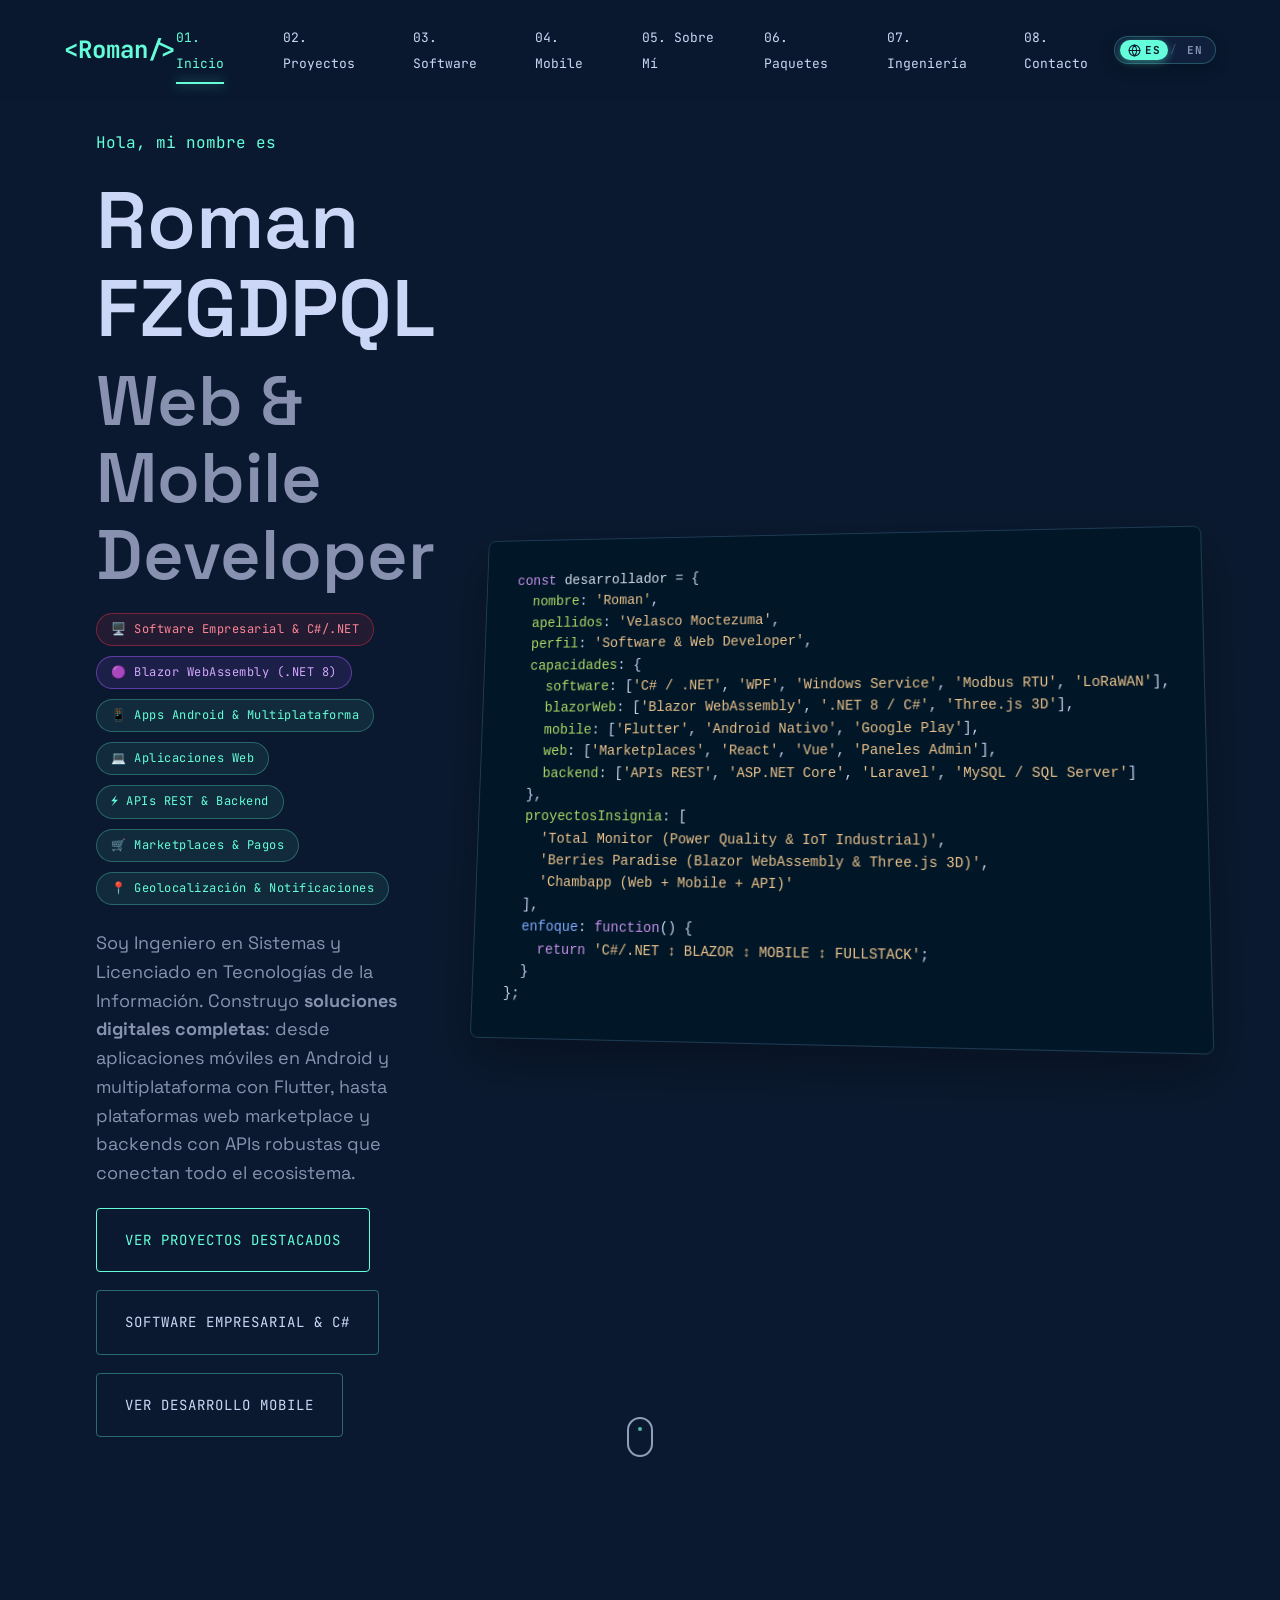
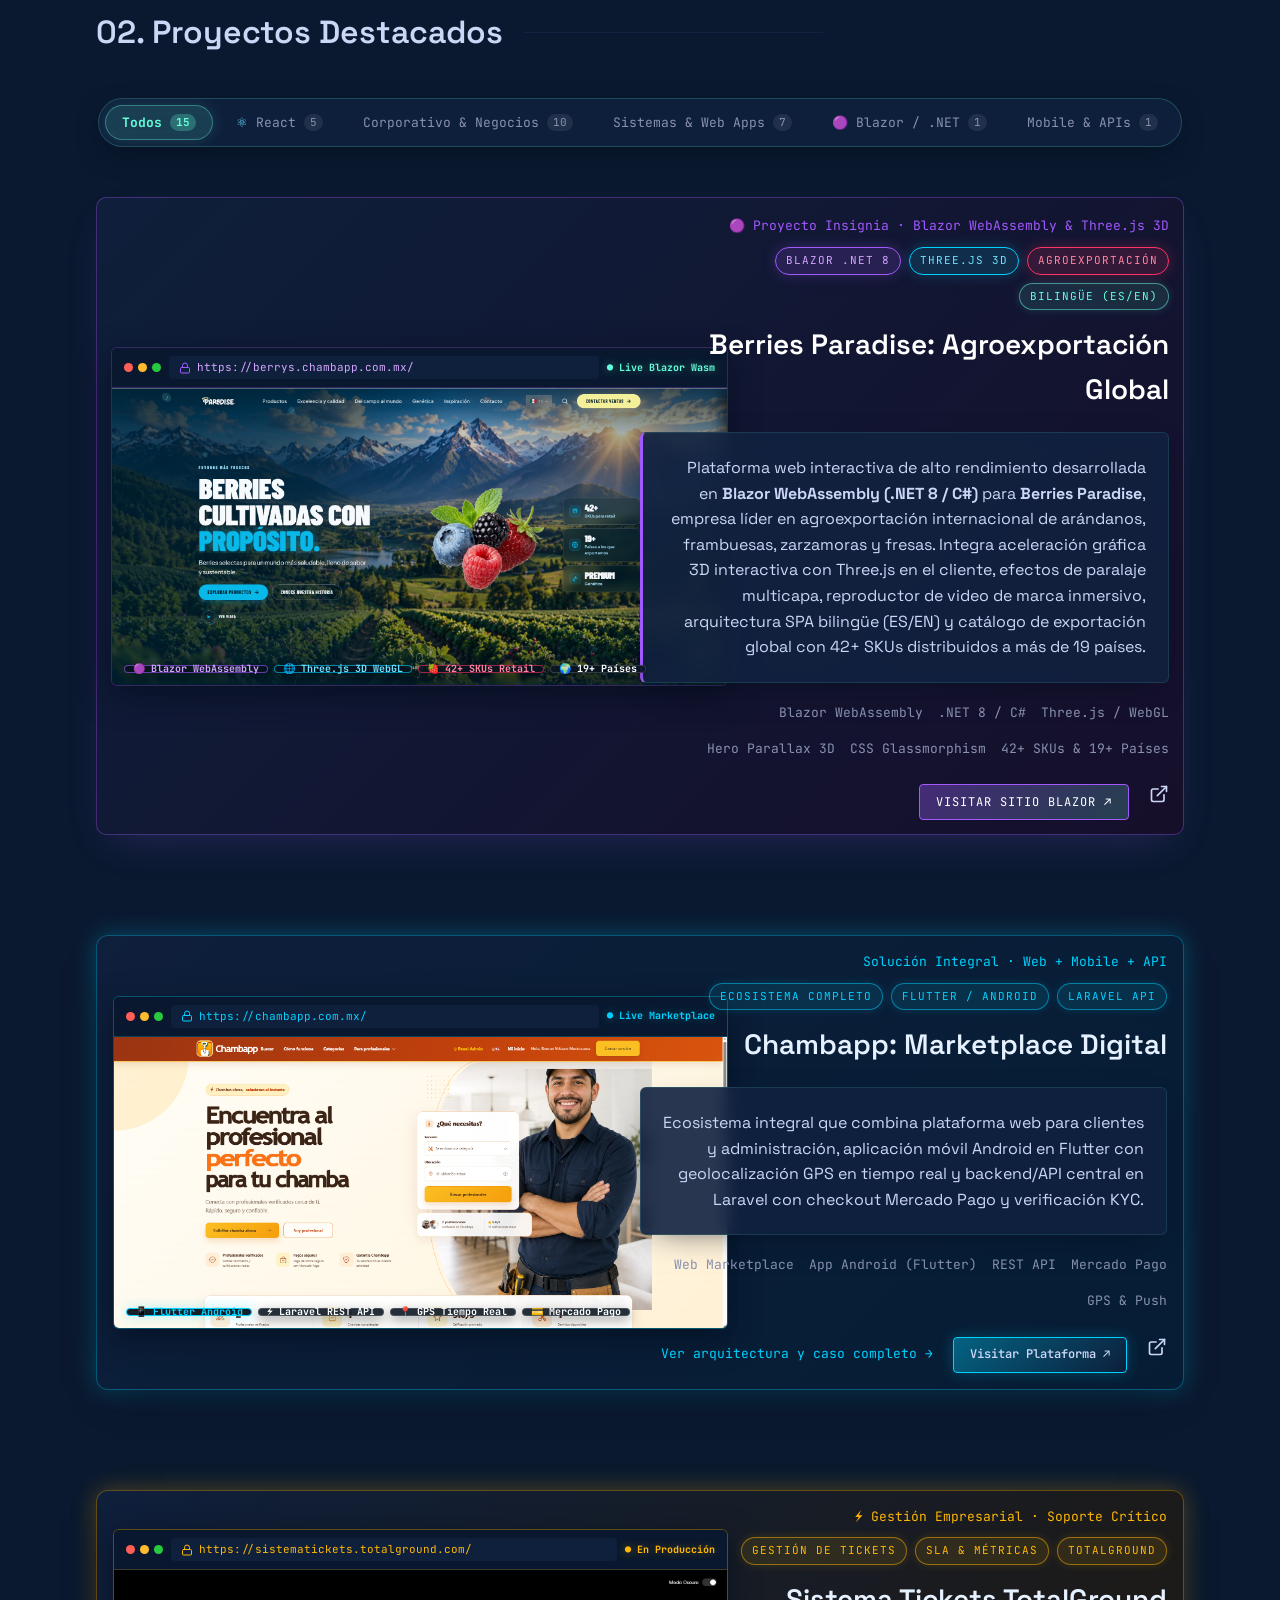
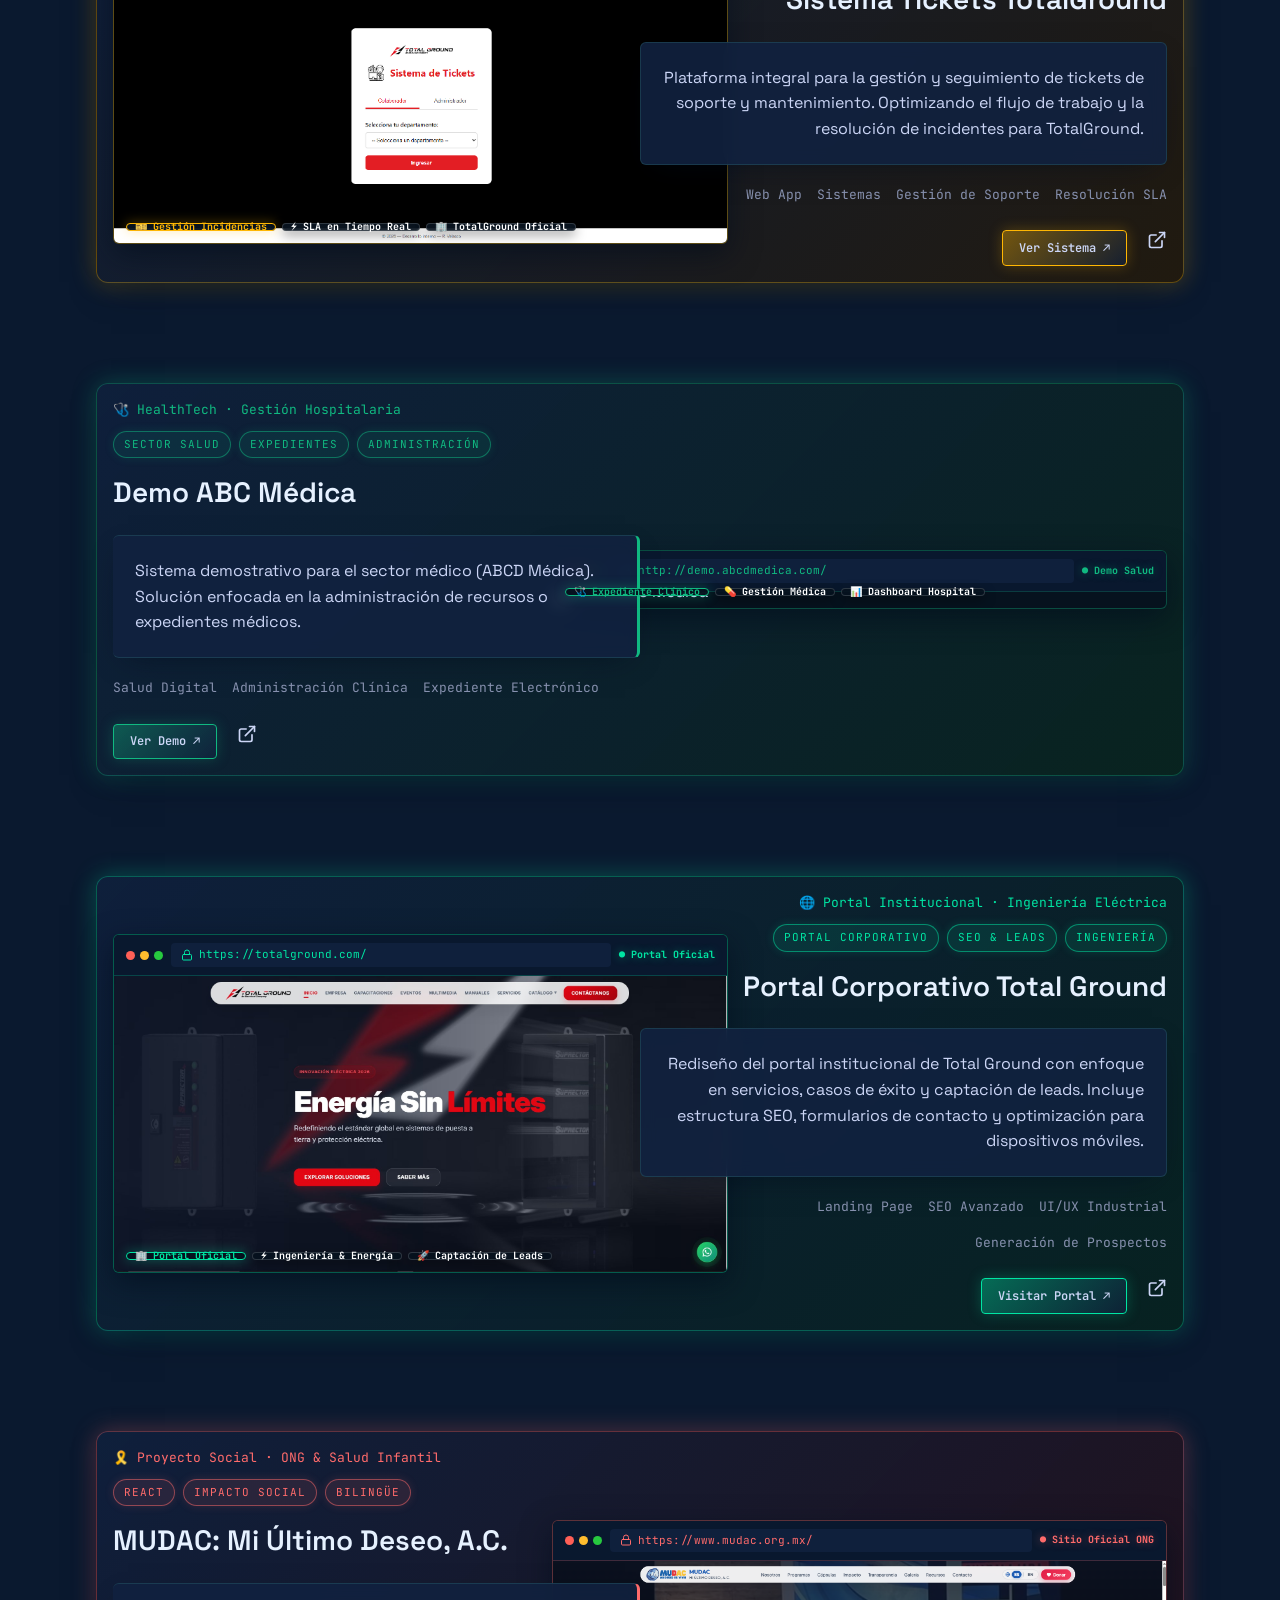
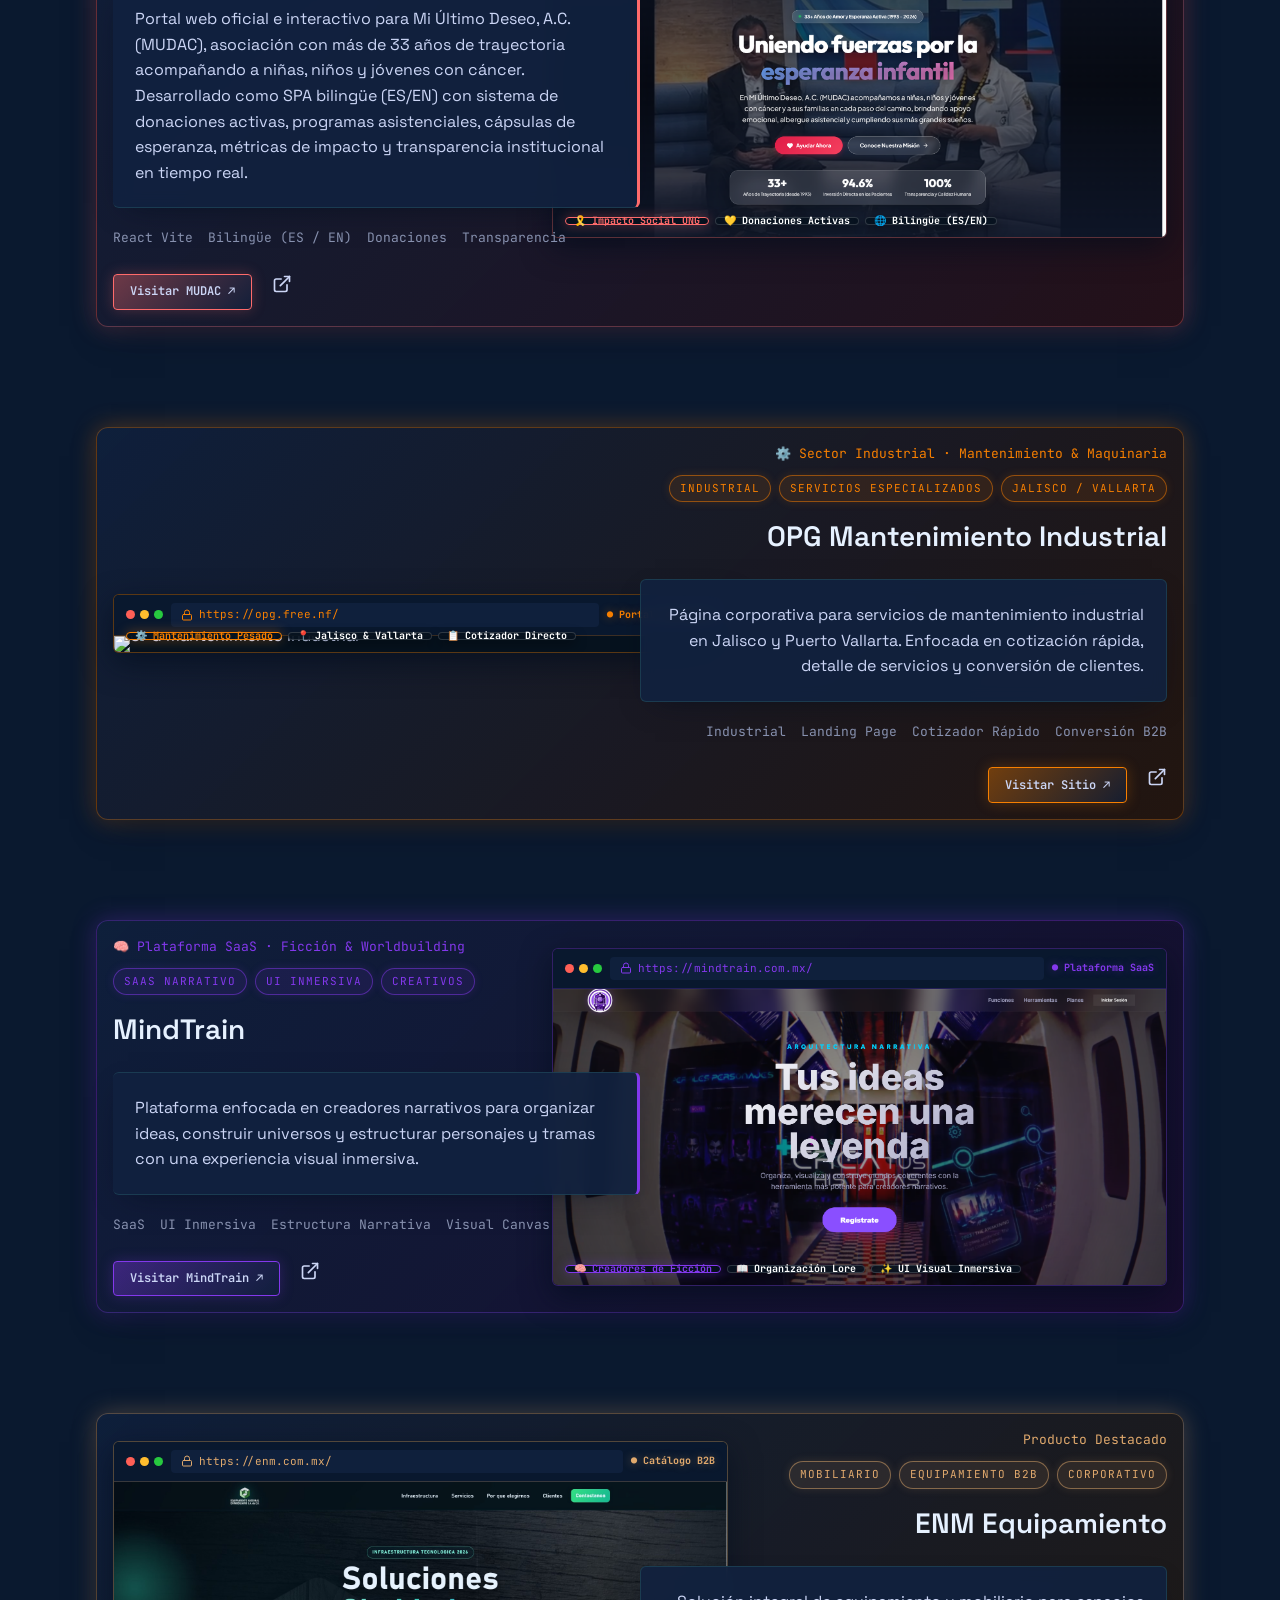
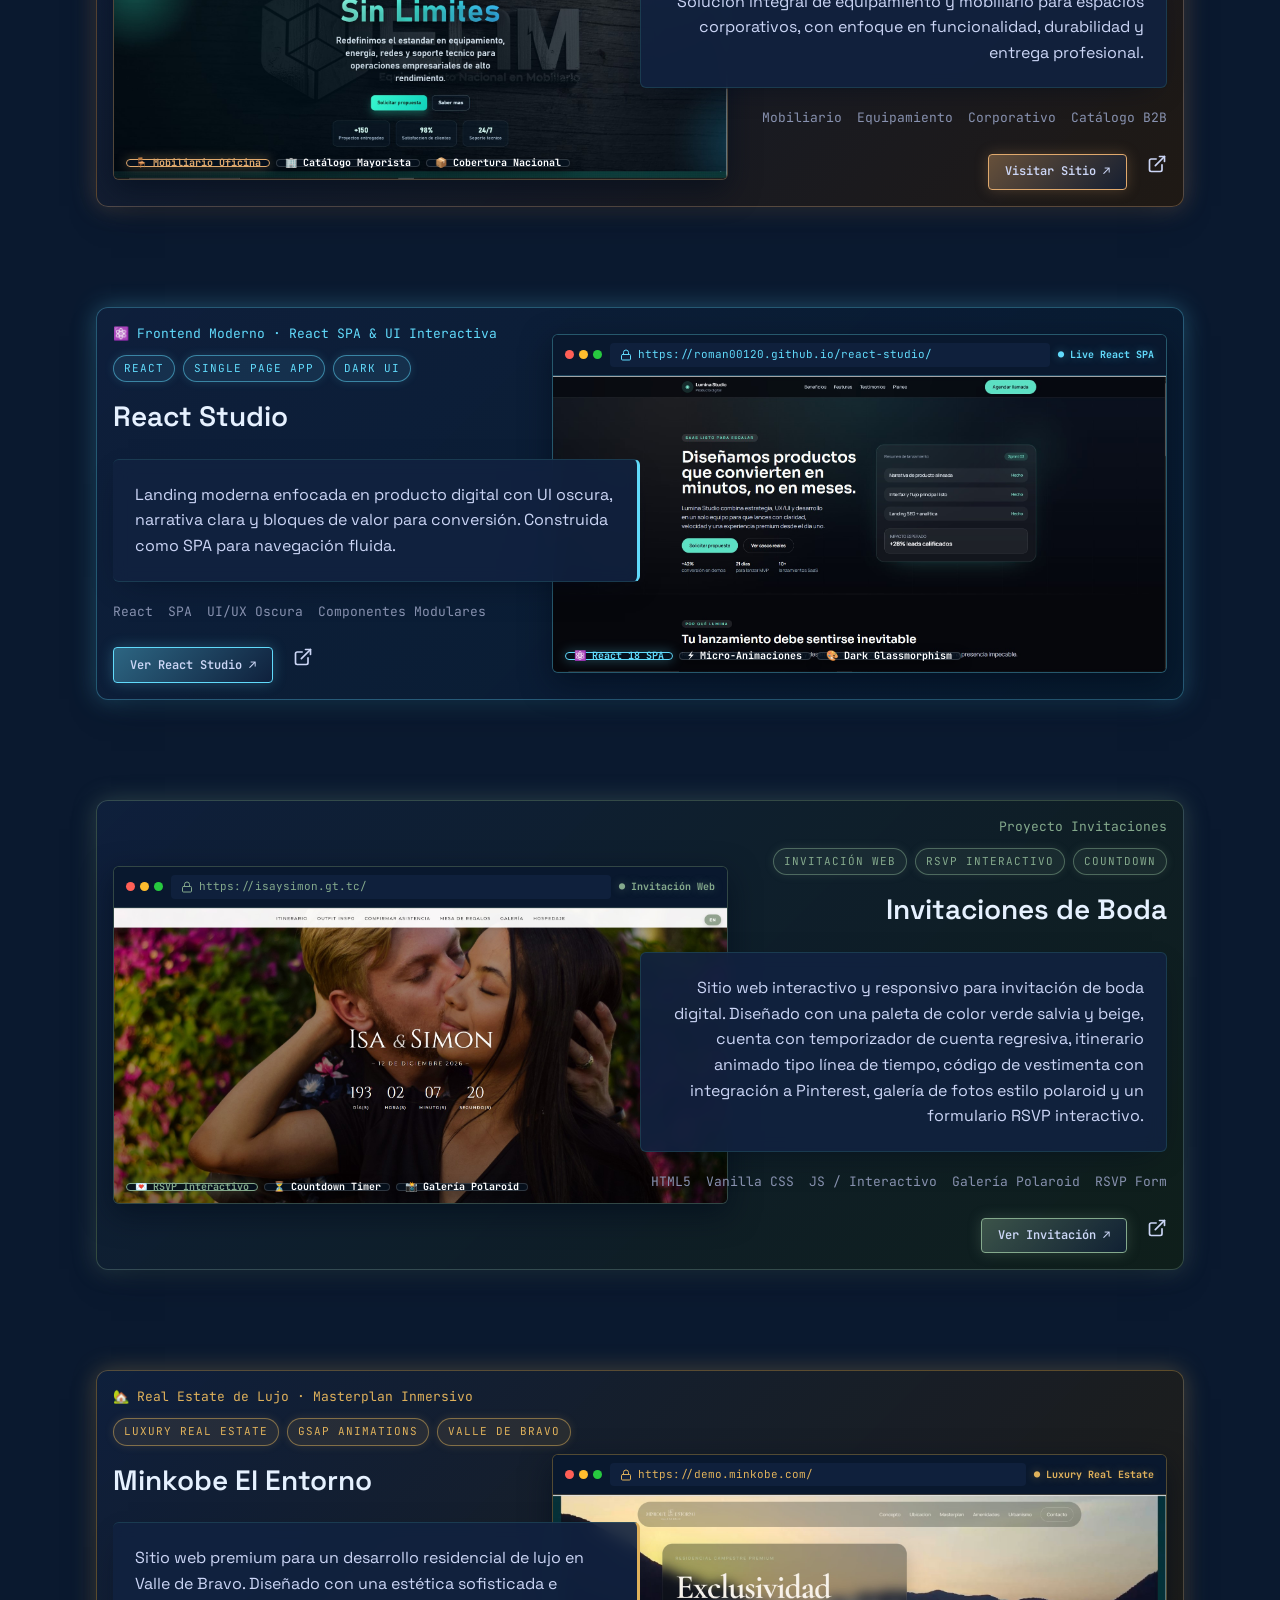
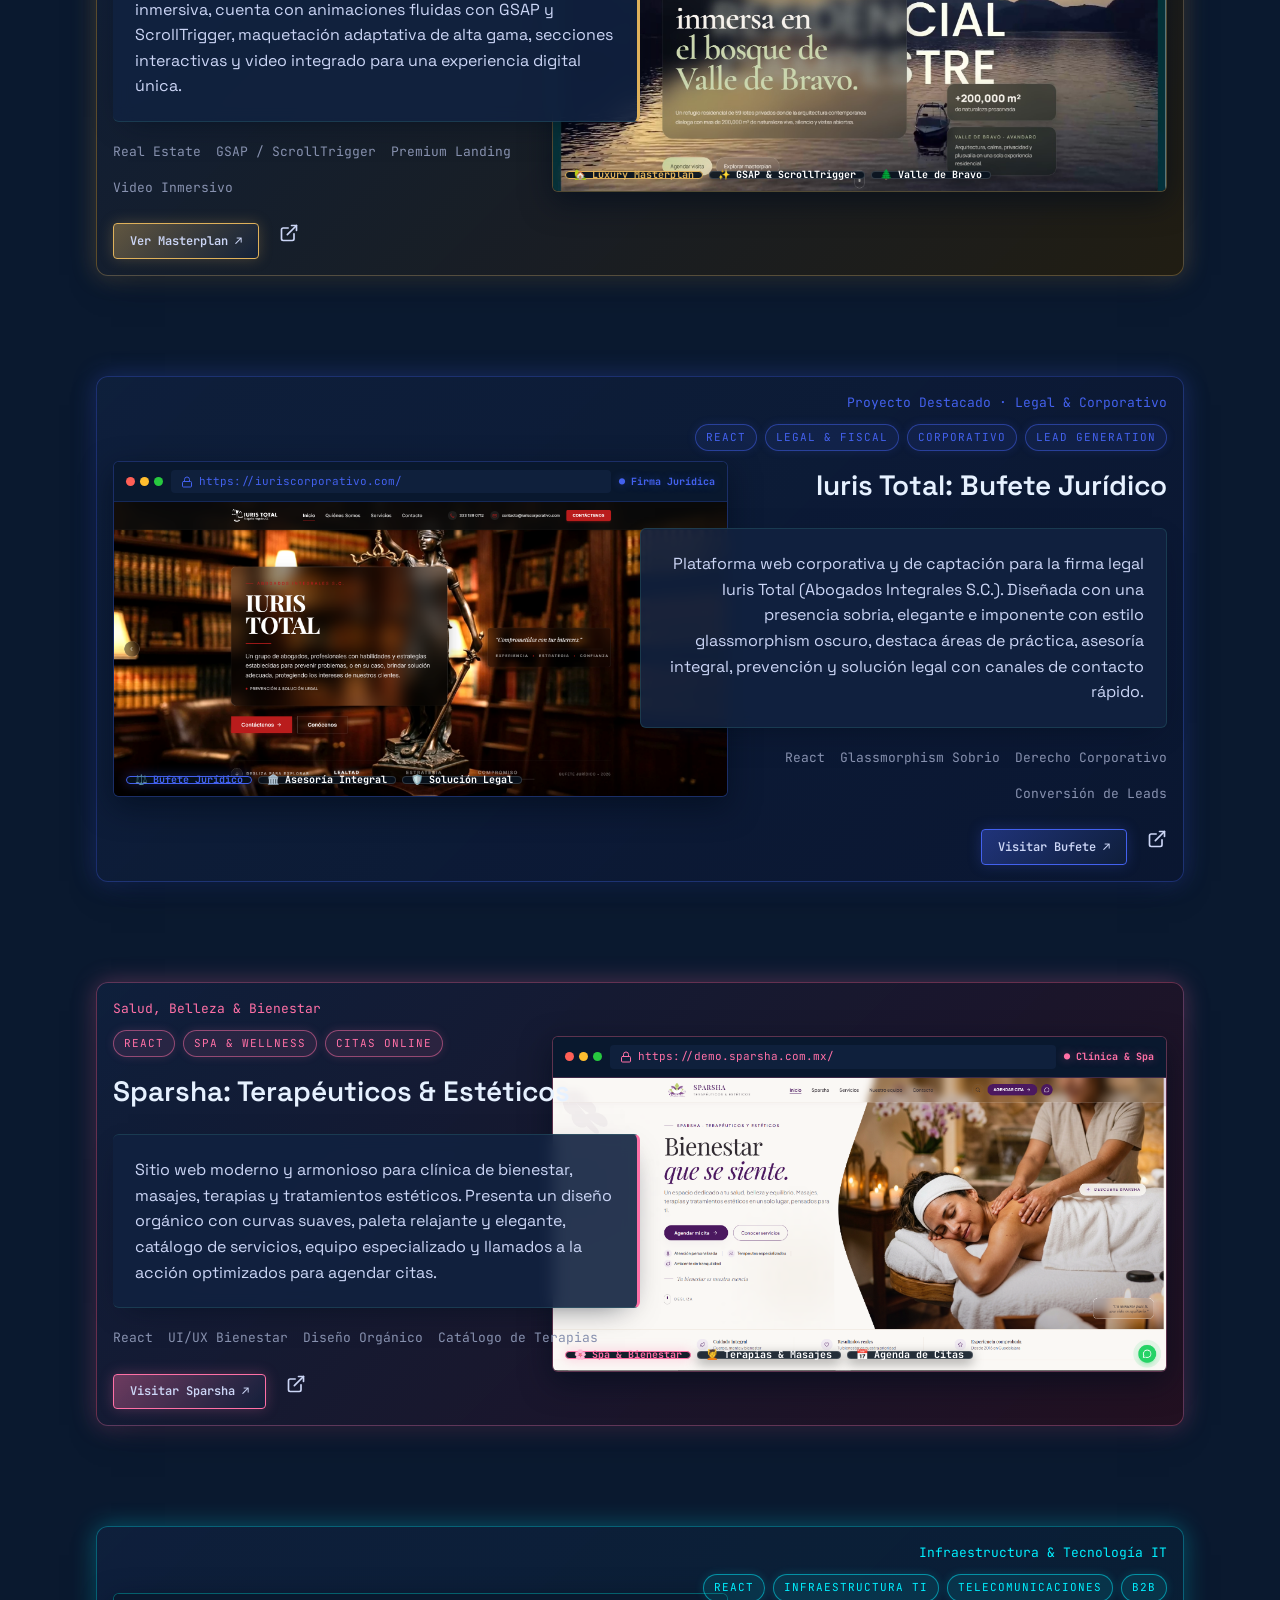
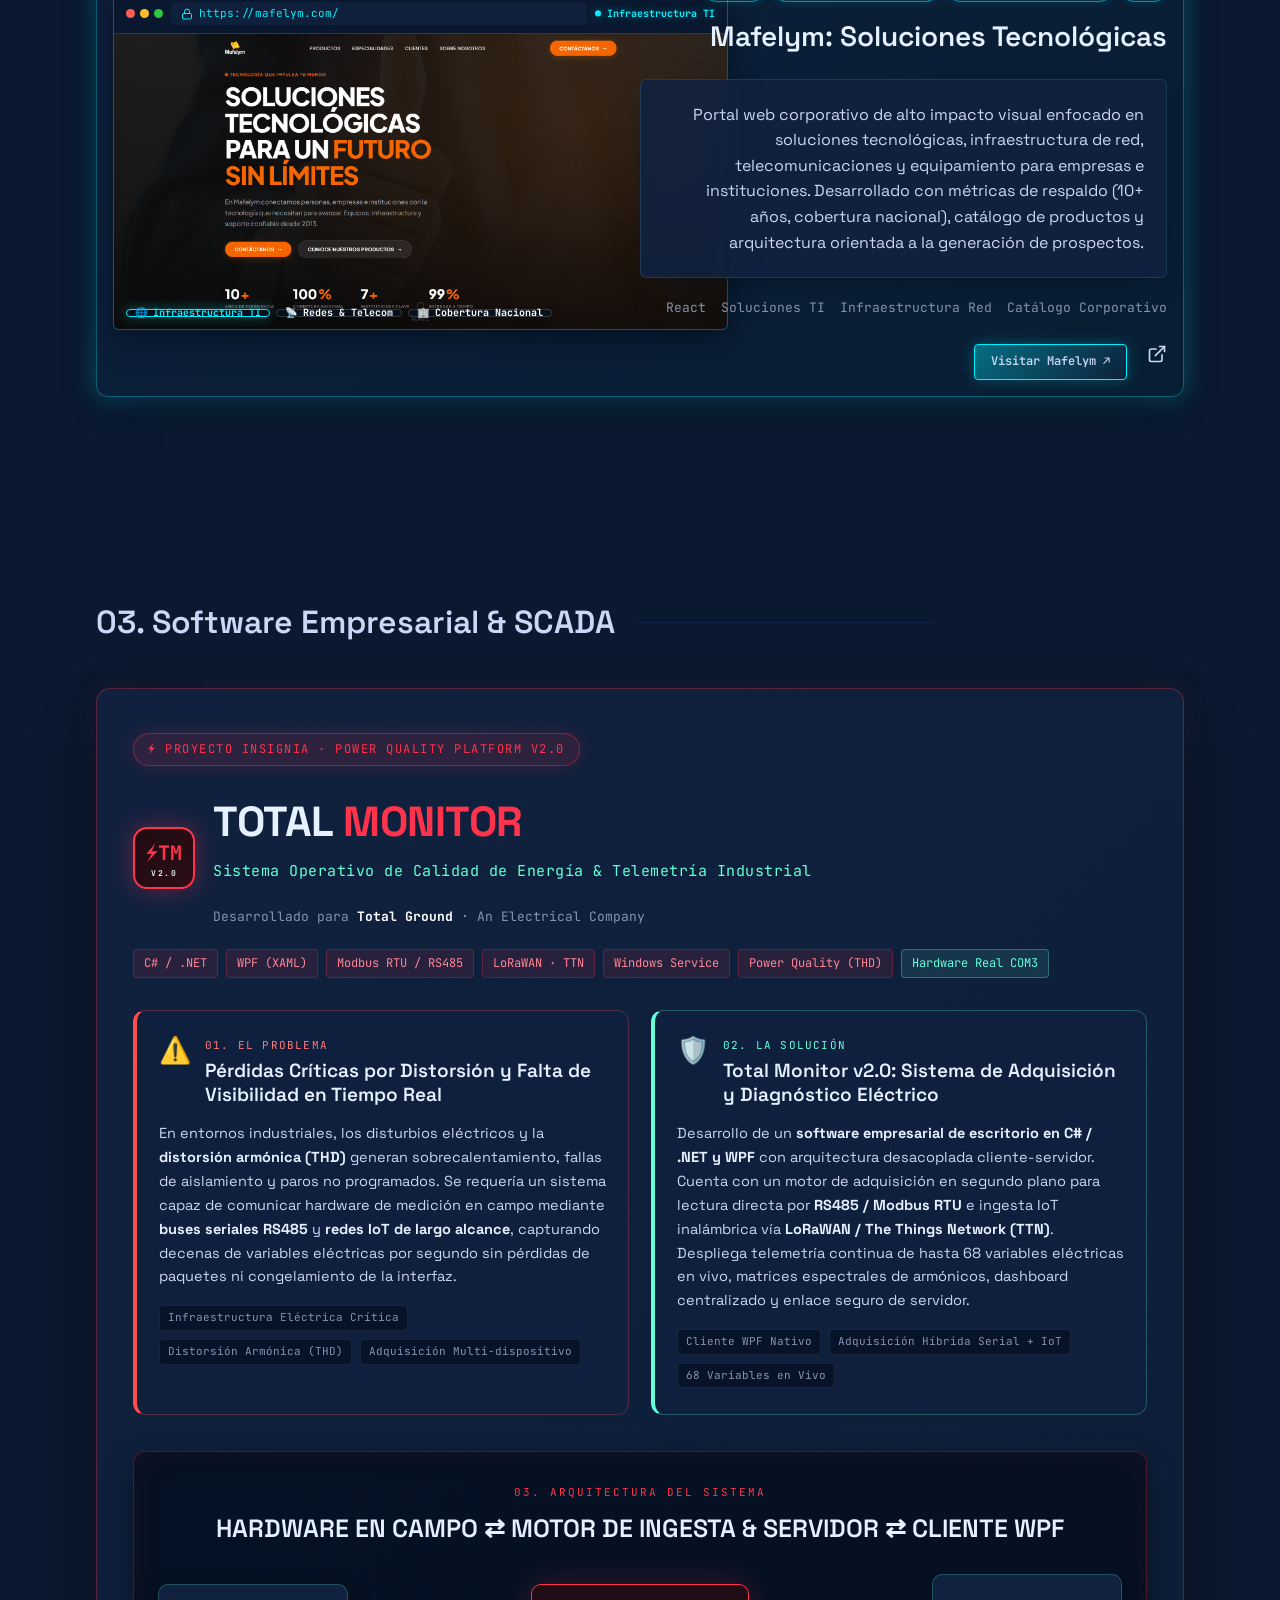
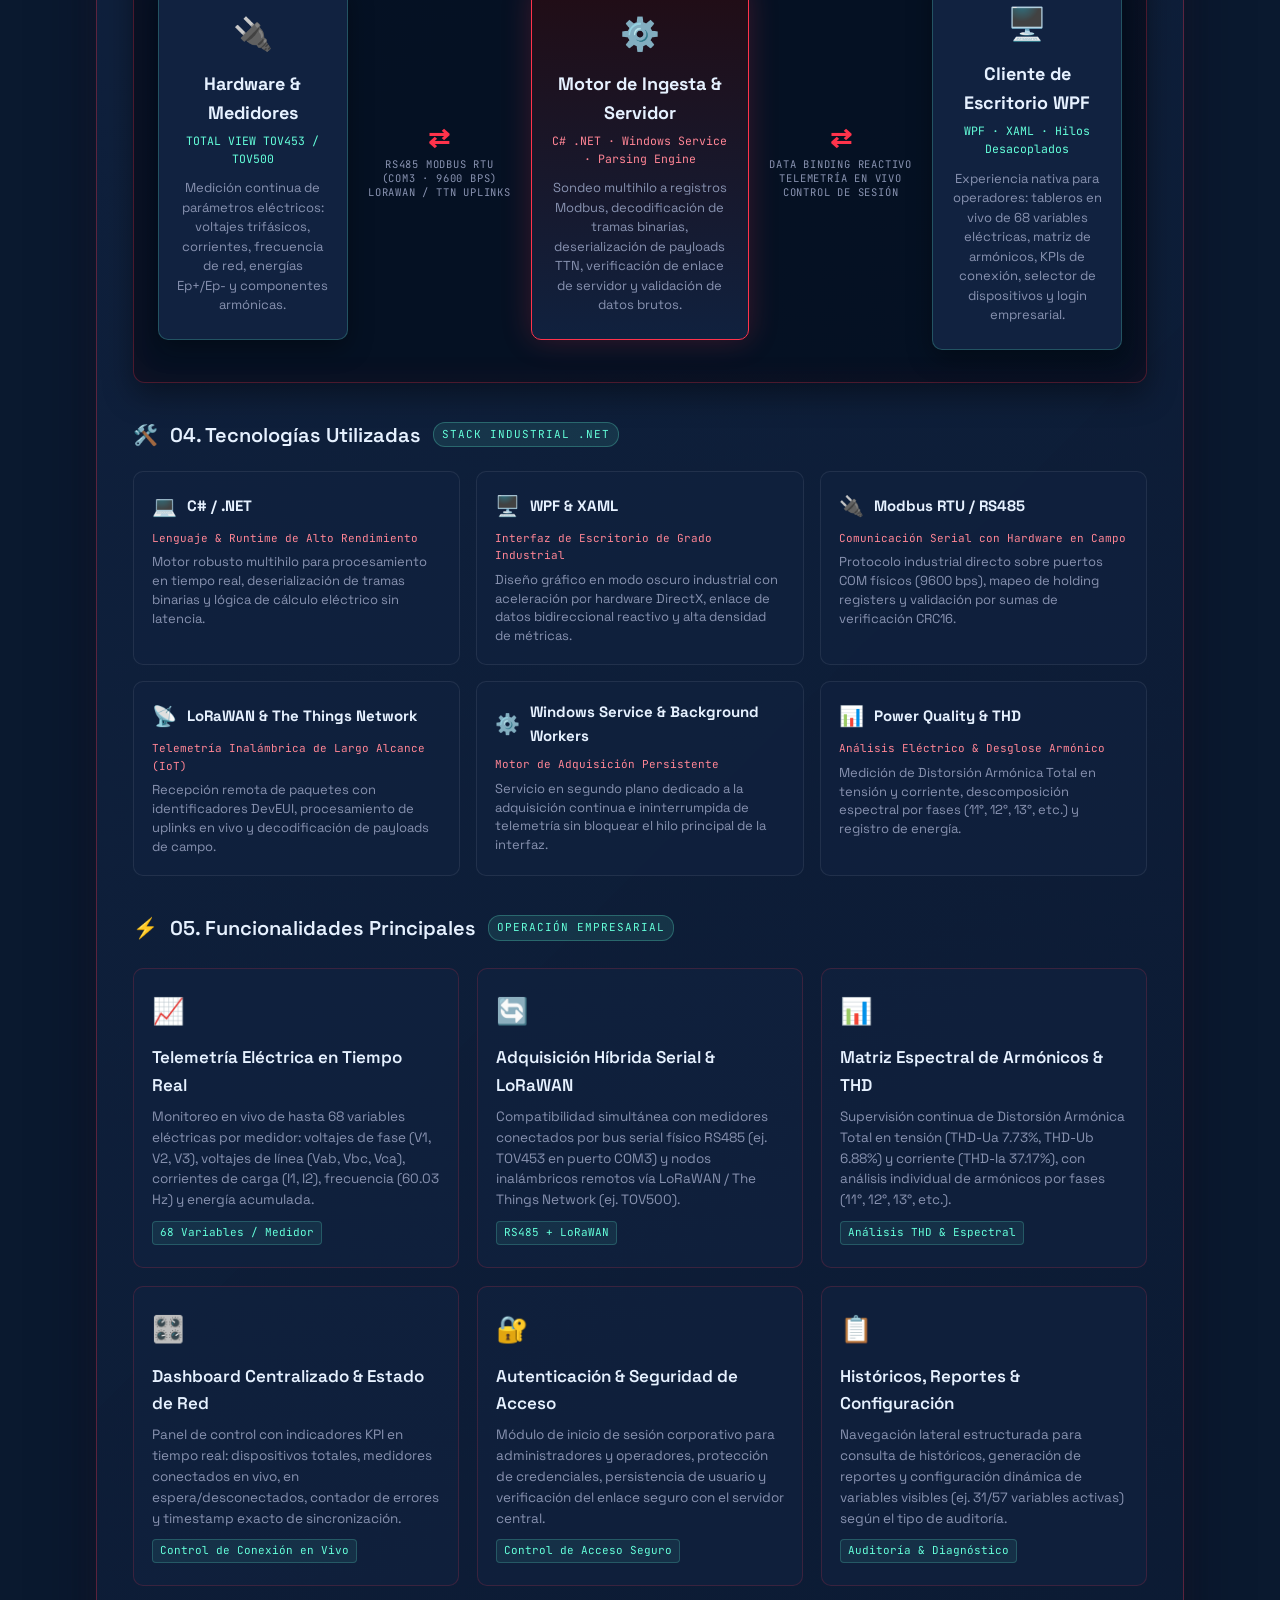
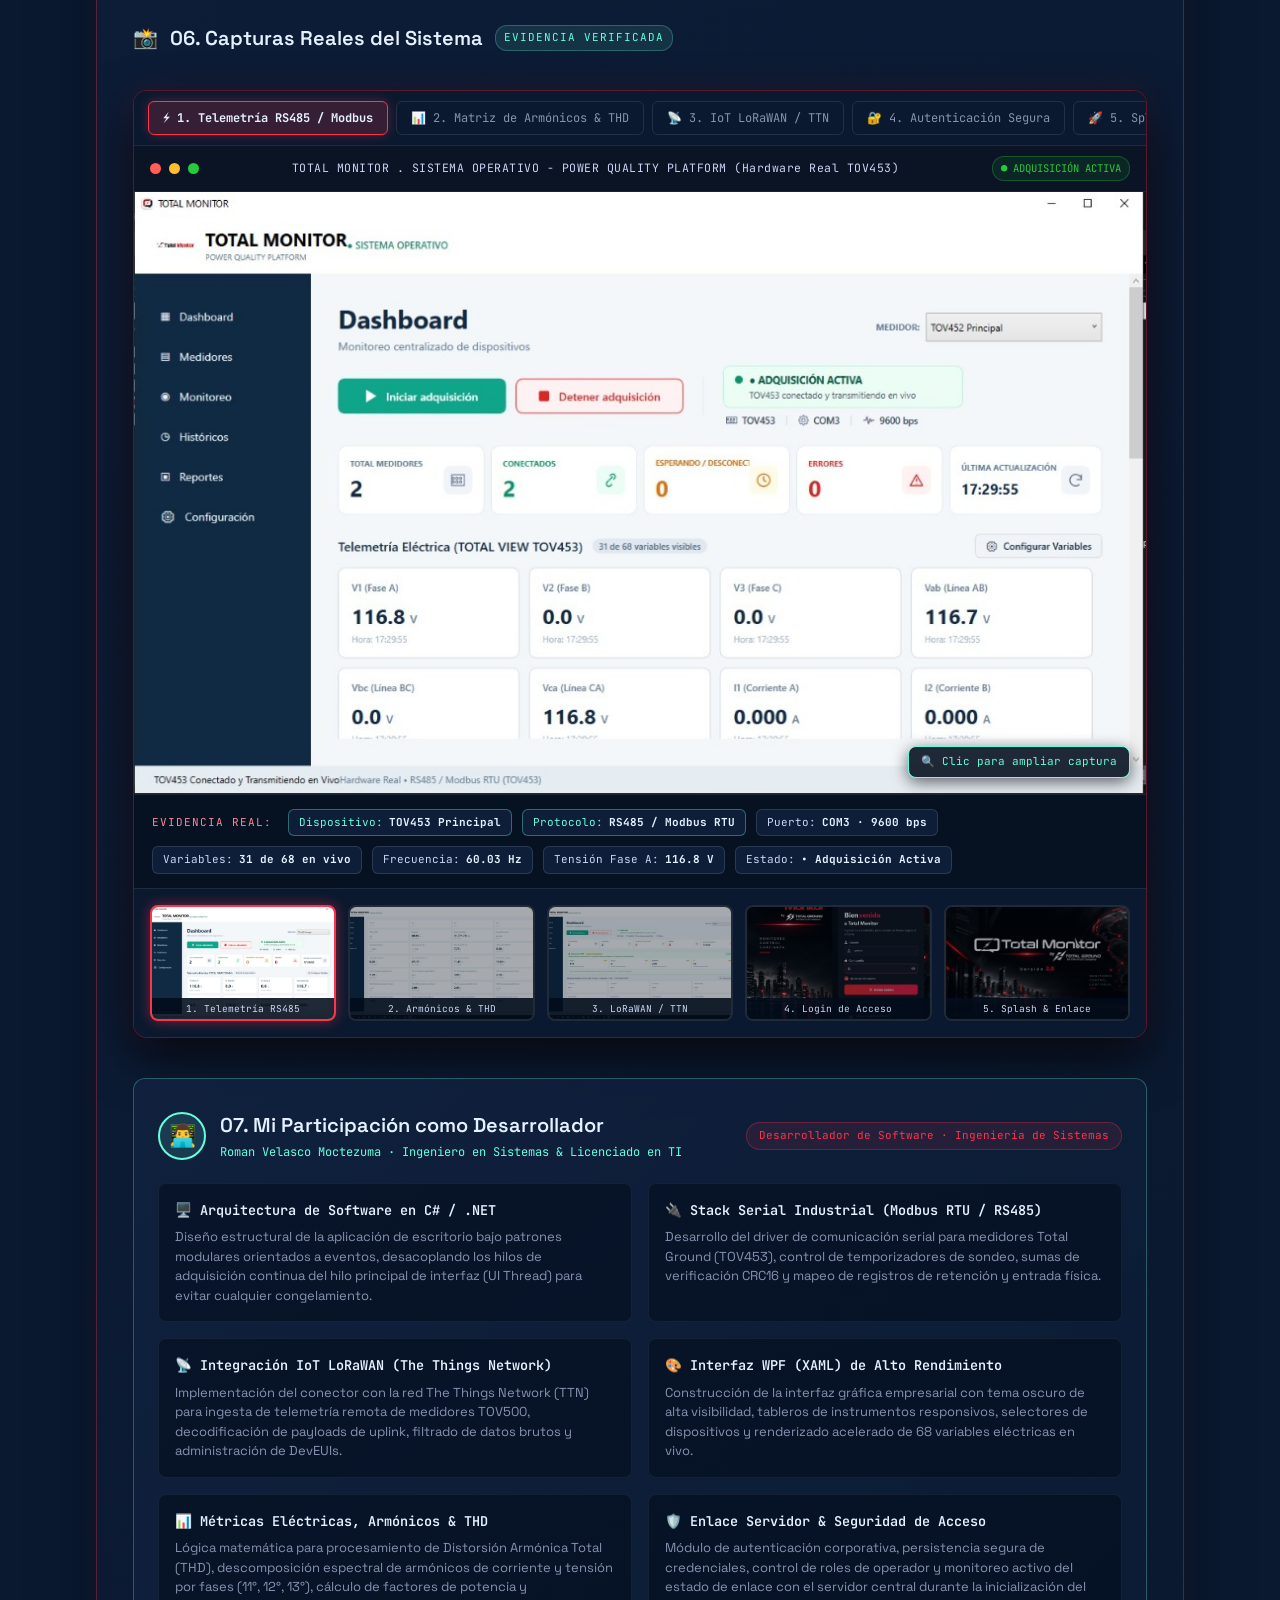
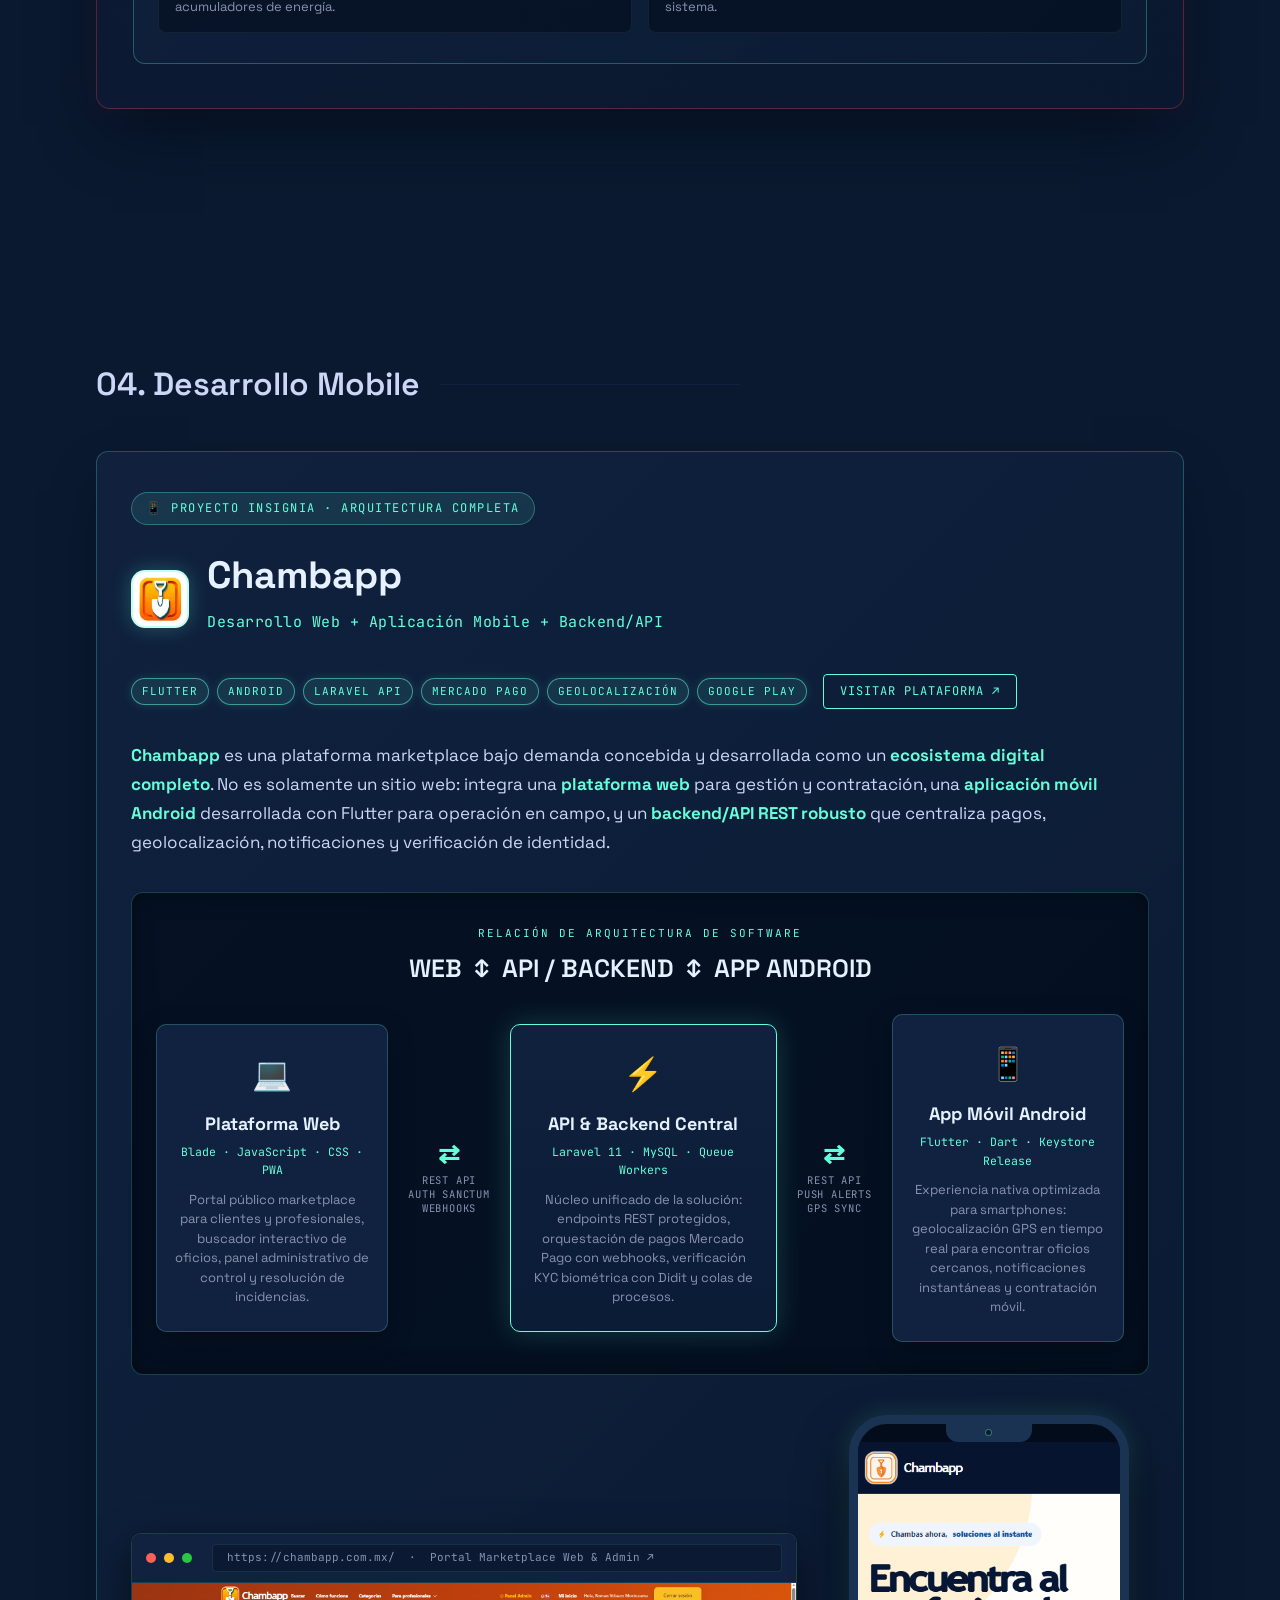
==== commit 048c58ea: "feat: agregar proyecto Berries Paradise (Blazor WASM, Three.js) y actualizar documentacion" ====
--- a/index.html
+++ b/index.html
@@ -775,46 +775,531 @@
             gap: 100px;
         }
 
+        /* ========================================================
+           TECHNOLOGY COLOR THEMES & CARD SYSTEM
+           ======================================================== */
+        .theme-berrys {
+            --card-accent: #a259ff;
+            --card-accent-rgb: 162, 89, 255;
+            --card-glow: rgba(162, 89, 255, 0.3);
+            --card-bg-gradient: linear-gradient(135deg, rgba(17, 34, 64, 0.72) 0%, rgba(26, 12, 42, 0.8) 100%);
+        }
+
+        .theme-chambapp {
+            --card-accent: #00d2ff;
+            --card-accent-rgb: 0, 210, 255;
+            --card-glow: rgba(0, 210, 255, 0.3);
+            --card-bg-gradient: linear-gradient(135deg, rgba(17, 34, 64, 0.72) 0%, rgba(4, 30, 54, 0.8) 100%);
+        }
+
+        .theme-tickets {
+            --card-accent: #ffb703;
+            --card-accent-rgb: 255, 183, 3;
+            --card-glow: rgba(255, 183, 3, 0.3);
+            --card-bg-gradient: linear-gradient(135deg, rgba(17, 34, 64, 0.72) 0%, rgba(38, 26, 8, 0.8) 100%);
+        }
+
+        .theme-abc {
+            --card-accent: #10b981;
+            --card-accent-rgb: 16, 185, 129;
+            --card-glow: rgba(16, 185, 129, 0.3);
+            --card-bg-gradient: linear-gradient(135deg, rgba(17, 34, 64, 0.72) 0%, rgba(8, 38, 28, 0.8) 100%);
+        }
+
+        .theme-tgportal {
+            --card-accent: #00e5a3;
+            --card-accent-rgb: 0, 229, 163;
+            --card-glow: rgba(0, 229, 163, 0.3);
+            --card-bg-gradient: linear-gradient(135deg, rgba(17, 34, 64, 0.72) 0%, rgba(6, 36, 30, 0.8) 100%);
+        }
+
+        .theme-mudac {
+            --card-accent: #ff6b6b;
+            --card-accent-rgb: 255, 107, 107;
+            --card-glow: rgba(255, 107, 107, 0.3);
+            --card-bg-gradient: linear-gradient(135deg, rgba(17, 34, 64, 0.72) 0%, rgba(42, 14, 20, 0.8) 100%);
+        }
+
+        .theme-opg {
+            --card-accent: #f77f00;
+            --card-accent-rgb: 247, 127, 0;
+            --card-glow: rgba(247, 127, 0, 0.3);
+            --card-bg-gradient: linear-gradient(135deg, rgba(17, 34, 64, 0.72) 0%, rgba(40, 20, 8, 0.8) 100%);
+        }
+
+        .theme-mindtrain {
+            --card-accent: #8338ec;
+            --card-accent-rgb: 131, 56, 236;
+            --card-glow: rgba(131, 56, 236, 0.3);
+            --card-bg-gradient: linear-gradient(135deg, rgba(17, 34, 64, 0.72) 0%, rgba(26, 10, 46, 0.8) 100%);
+        }
+
+        .theme-enm {
+            --card-accent: #e0a96d;
+            --card-accent-rgb: 224, 169, 109;
+            --card-glow: rgba(224, 169, 109, 0.3);
+            --card-bg-gradient: linear-gradient(135deg, rgba(17, 34, 64, 0.72) 0%, rgba(36, 25, 14, 0.8) 100%);
+        }
+
+        .theme-reactstudio {
+            --card-accent: #61dafb;
+            --card-accent-rgb: 97, 218, 251;
+            --card-glow: rgba(97, 218, 251, 0.3);
+            --card-bg-gradient: linear-gradient(135deg, rgba(17, 34, 64, 0.72) 0%, rgba(6, 28, 48, 0.8) 100%);
+        }
+
+        .theme-boda {
+            --card-accent: #84a98c;
+            --card-accent-rgb: 132, 169, 140;
+            --card-glow: rgba(132, 169, 140, 0.3);
+            --card-bg-gradient: linear-gradient(135deg, rgba(17, 34, 64, 0.72) 0%, rgba(16, 32, 22, 0.8) 100%);
+        }
+
+        .theme-minkobe {
+            --card-accent: #dfb15b;
+            --card-accent-rgb: 223, 177, 91;
+            --card-glow: rgba(223, 177, 91, 0.3);
+            --card-bg-gradient: linear-gradient(135deg, rgba(17, 34, 64, 0.72) 0%, rgba(38, 30, 12, 0.8) 100%);
+        }
+
+        .theme-iuris {
+            --card-accent: #4361ee;
+            --card-accent-rgb: 67, 97, 238;
+            --card-glow: rgba(67, 97, 238, 0.3);
+            --card-bg-gradient: linear-gradient(135deg, rgba(17, 34, 64, 0.72) 0%, rgba(10, 22, 50, 0.8) 100%);
+        }
+
+        .theme-sparsha {
+            --card-accent: #ff70a6;
+            --card-accent-rgb: 255, 112, 166;
+            --card-glow: rgba(255, 112, 166, 0.3);
+            --card-bg-gradient: linear-gradient(135deg, rgba(17, 34, 64, 0.72) 0%, rgba(40, 14, 30, 0.8) 100%);
+        }
+
+        .theme-mafelym {
+            --card-accent: #00f0ff;
+            --card-accent-rgb: 0, 240, 255;
+            --card-glow: rgba(0, 240, 255, 0.3);
+            --card-bg-gradient: linear-gradient(135deg, rgba(17, 34, 64, 0.72) 0%, rgba(6, 32, 52, 0.8) 100%);
+        }
+
+        /* ========================================================
+           TECHNOLOGY COLOR THEMES & CARD SYSTEM
+           ======================================================== */
+        .theme-berrys {
+            --card-accent: #a259ff;
+            --card-accent-rgb: 162, 89, 255;
+            --card-glow: rgba(162, 89, 255, 0.3);
+            --card-bg-gradient: linear-gradient(135deg, rgba(17, 34, 64, 0.72) 0%, rgba(26, 12, 42, 0.8) 100%);
+        }
+
+        .theme-chambapp {
+            --card-accent: #00d2ff;
+            --card-accent-rgb: 0, 210, 255;
+            --card-glow: rgba(0, 210, 255, 0.3);
+            --card-bg-gradient: linear-gradient(135deg, rgba(17, 34, 64, 0.72) 0%, rgba(4, 30, 54, 0.8) 100%);
+        }
+
+        .theme-tickets {
+            --card-accent: #ffb703;
+            --card-accent-rgb: 255, 183, 3;
+            --card-glow: rgba(255, 183, 3, 0.3);
+            --card-bg-gradient: linear-gradient(135deg, rgba(17, 34, 64, 0.72) 0%, rgba(38, 26, 8, 0.8) 100%);
+        }
+
+        .theme-abc {
+            --card-accent: #10b981;
+            --card-accent-rgb: 16, 185, 129;
+            --card-glow: rgba(16, 185, 129, 0.3);
+            --card-bg-gradient: linear-gradient(135deg, rgba(17, 34, 64, 0.72) 0%, rgba(8, 38, 28, 0.8) 100%);
+        }
+
+        .theme-tgportal {
+            --card-accent: #00e5a3;
+            --card-accent-rgb: 0, 229, 163;
+            --card-glow: rgba(0, 229, 163, 0.3);
+            --card-bg-gradient: linear-gradient(135deg, rgba(17, 34, 64, 0.72) 0%, rgba(6, 36, 30, 0.8) 100%);
+        }
+
+        .theme-mudac {
+            --card-accent: #ff6b6b;
+            --card-accent-rgb: 255, 107, 107;
+            --card-glow: rgba(255, 107, 107, 0.3);
+            --card-bg-gradient: linear-gradient(135deg, rgba(17, 34, 64, 0.72) 0%, rgba(42, 14, 20, 0.8) 100%);
+        }
+
+        .theme-opg {
+            --card-accent: #f77f00;
+            --card-accent-rgb: 247, 127, 0;
+            --card-glow: rgba(247, 127, 0, 0.3);
+            --card-bg-gradient: linear-gradient(135deg, rgba(17, 34, 64, 0.72) 0%, rgba(40, 20, 8, 0.8) 100%);
+        }
+
+        .theme-mindtrain {
+            --card-accent: #8338ec;
+            --card-accent-rgb: 131, 56, 236;
+            --card-glow: rgba(131, 56, 236, 0.3);
+            --card-bg-gradient: linear-gradient(135deg, rgba(17, 34, 64, 0.72) 0%, rgba(26, 10, 46, 0.8) 100%);
+        }
+
+        .theme-enm {
+            --card-accent: #e0a96d;
+            --card-accent-rgb: 224, 169, 109;
+            --card-glow: rgba(224, 169, 109, 0.3);
+            --card-bg-gradient: linear-gradient(135deg, rgba(17, 34, 64, 0.72) 0%, rgba(36, 25, 14, 0.8) 100%);
+        }
+
+        .theme-reactstudio {
+            --card-accent: #61dafb;
+            --card-accent-rgb: 97, 218, 251;
+            --card-glow: rgba(97, 218, 251, 0.3);
+            --card-bg-gradient: linear-gradient(135deg, rgba(17, 34, 64, 0.72) 0%, rgba(6, 28, 48, 0.8) 100%);
+        }
+
+        .theme-boda {
+            --card-accent: #84a98c;
+            --card-accent-rgb: 132, 169, 140;
+            --card-glow: rgba(132, 169, 140, 0.3);
+            --card-bg-gradient: linear-gradient(135deg, rgba(17, 34, 64, 0.72) 0%, rgba(16, 32, 22, 0.8) 100%);
+        }
+
+        .theme-minkobe {
+            --card-accent: #dfb15b;
+            --card-accent-rgb: 223, 177, 91;
+            --card-glow: rgba(223, 177, 91, 0.3);
+            --card-bg-gradient: linear-gradient(135deg, rgba(17, 34, 64, 0.72) 0%, rgba(38, 30, 12, 0.8) 100%);
+        }
+
+        .theme-iuris {
+            --card-accent: #4361ee;
+            --card-accent-rgb: 67, 97, 238;
+            --card-glow: rgba(67, 97, 238, 0.3);
+            --card-bg-gradient: linear-gradient(135deg, rgba(17, 34, 64, 0.72) 0%, rgba(10, 22, 50, 0.8) 100%);
+        }
+
+        .theme-sparsha {
+            --card-accent: #ff70a6;
+            --card-accent-rgb: 255, 112, 166;
+            --card-glow: rgba(255, 112, 166, 0.3);
+            --card-bg-gradient: linear-gradient(135deg, rgba(17, 34, 64, 0.72) 0%, rgba(40, 14, 30, 0.8) 100%);
+        }
+
+        .theme-mafelym {
+            --card-accent: #00f0ff;
+            --card-accent-rgb: 0, 240, 255;
+            --card-glow: rgba(0, 240, 255, 0.3);
+            --card-bg-gradient: linear-gradient(135deg, rgba(17, 34, 64, 0.72) 0%, rgba(6, 32, 52, 0.8) 100%);
+        }
+
+        /* ========================================================
+           TECHNOLOGY COLOR THEMES & CARD SYSTEM
+           ======================================================== */
+        .theme-berrys {
+            --card-accent: #a259ff;
+            --card-accent-rgb: 162, 89, 255;
+            --card-glow: rgba(162, 89, 255, 0.3);
+            --card-bg-gradient: linear-gradient(135deg, rgba(17, 34, 64, 0.72) 0%, rgba(26, 12, 42, 0.8) 100%);
+        }
+
+        .theme-chambapp {
+            --card-accent: #00d2ff;
+            --card-accent-rgb: 0, 210, 255;
+            --card-glow: rgba(0, 210, 255, 0.3);
+            --card-bg-gradient: linear-gradient(135deg, rgba(17, 34, 64, 0.72) 0%, rgba(4, 30, 54, 0.8) 100%);
+        }
+
+        .theme-tickets {
+            --card-accent: #ffb703;
+            --card-accent-rgb: 255, 183, 3;
+            --card-glow: rgba(255, 183, 3, 0.3);
+            --card-bg-gradient: linear-gradient(135deg, rgba(17, 34, 64, 0.72) 0%, rgba(38, 26, 8, 0.8) 100%);
+        }
+
+        .theme-abc {
+            --card-accent: #10b981;
+            --card-accent-rgb: 16, 185, 129;
+            --card-glow: rgba(16, 185, 129, 0.3);
+            --card-bg-gradient: linear-gradient(135deg, rgba(17, 34, 64, 0.72) 0%, rgba(8, 38, 28, 0.8) 100%);
+        }
+
+        .theme-tgportal {
+            --card-accent: #00e5a3;
+            --card-accent-rgb: 0, 229, 163;
+            --card-glow: rgba(0, 229, 163, 0.3);
+            --card-bg-gradient: linear-gradient(135deg, rgba(17, 34, 64, 0.72) 0%, rgba(6, 36, 30, 0.8) 100%);
+        }
+
+        .theme-mudac {
+            --card-accent: #ff6b6b;
+            --card-accent-rgb: 255, 107, 107;
+            --card-glow: rgba(255, 107, 107, 0.3);
+            --card-bg-gradient: linear-gradient(135deg, rgba(17, 34, 64, 0.72) 0%, rgba(42, 14, 20, 0.8) 100%);
+        }
+
+        .theme-opg {
+            --card-accent: #f77f00;
+            --card-accent-rgb: 247, 127, 0;
+            --card-glow: rgba(247, 127, 0, 0.3);
+            --card-bg-gradient: linear-gradient(135deg, rgba(17, 34, 64, 0.72) 0%, rgba(40, 20, 8, 0.8) 100%);
+        }
+
+        .theme-mindtrain {
+            --card-accent: #8338ec;
+            --card-accent-rgb: 131, 56, 236;
+            --card-glow: rgba(131, 56, 236, 0.3);
+            --card-bg-gradient: linear-gradient(135deg, rgba(17, 34, 64, 0.72) 0%, rgba(26, 10, 46, 0.8) 100%);
+        }
+
+        .theme-enm {
+            --card-accent: #e0a96d;
+            --card-accent-rgb: 224, 169, 109;
+            --card-glow: rgba(224, 169, 109, 0.3);
+            --card-bg-gradient: linear-gradient(135deg, rgba(17, 34, 64, 0.72) 0%, rgba(36, 25, 14, 0.8) 100%);
+        }
+
+        .theme-reactstudio {
+            --card-accent: #61dafb;
+            --card-accent-rgb: 97, 218, 251;
+            --card-glow: rgba(97, 218, 251, 0.3);
+            --card-bg-gradient: linear-gradient(135deg, rgba(17, 34, 64, 0.72) 0%, rgba(6, 28, 48, 0.8) 100%);
+        }
+
+        .theme-boda {
+            --card-accent: #84a98c;
+            --card-accent-rgb: 132, 169, 140;
+            --card-glow: rgba(132, 169, 140, 0.3);
+            --card-bg-gradient: linear-gradient(135deg, rgba(17, 34, 64, 0.72) 0%, rgba(16, 32, 22, 0.8) 100%);
+        }
+
+        .theme-minkobe {
+            --card-accent: #dfb15b;
+            --card-accent-rgb: 223, 177, 91;
+            --card-glow: rgba(223, 177, 91, 0.3);
+            --card-bg-gradient: linear-gradient(135deg, rgba(17, 34, 64, 0.72) 0%, rgba(38, 30, 12, 0.8) 100%);
+        }
+
+        .theme-iuris {
+            --card-accent: #4361ee;
+            --card-accent-rgb: 67, 97, 238;
+            --card-glow: rgba(67, 97, 238, 0.3);
+            --card-bg-gradient: linear-gradient(135deg, rgba(17, 34, 64, 0.72) 0%, rgba(10, 22, 50, 0.8) 100%);
+        }
+
+        .theme-sparsha {
+            --card-accent: #ff70a6;
+            --card-accent-rgb: 255, 112, 166;
+            --card-glow: rgba(255, 112, 166, 0.3);
+            --card-bg-gradient: linear-gradient(135deg, rgba(17, 34, 64, 0.72) 0%, rgba(40, 14, 30, 0.8) 100%);
+        }
+
+        .theme-mafelym {
+            --card-accent: #00f0ff;
+            --card-accent-rgb: 0, 240, 255;
+            --card-glow: rgba(0, 240, 255, 0.3);
+            --card-bg-gradient: linear-gradient(135deg, rgba(17, 34, 64, 0.72) 0%, rgba(6, 32, 52, 0.8) 100%);
+        }
+
+        /* Specific Flagship Berries Paradise Tag & Card Styles */
+        .project-tag.blazor {
+            border-color: #a259ff !important;
+            color: #d4a5ff !important;
+            background: rgba(162, 89, 255, 0.15) !important;
+            box-shadow: 0 0 14px rgba(162, 89, 255, 0.25) !important;
+        }
+
+        .project-tag.threejs {
+            border-color: #00d2ff !important;
+            color: #70e2ff !important;
+            background: rgba(0, 210, 255, 0.12) !important;
+            box-shadow: 0 0 14px rgba(0, 210, 255, 0.22) !important;
+        }
+
+        .project-tag.berry {
+            border-color: #ff3366 !important;
+            color: #ff85a1 !important;
+            background: rgba(255, 51, 102, 0.14) !important;
+            box-shadow: 0 0 14px rgba(255, 51, 102, 0.25) !important;
+        }
+
+        .project-card-blazor {
+            border: 1px solid rgba(162, 89, 255, 0.35) !important;
+            border-radius: 10px !important;
+            padding: 14px !important;
+            background: linear-gradient(135deg, rgba(17, 34, 64, 0.7) 0%, rgba(26, 12, 42, 0.75) 100%) !important;
+            box-shadow: 0 16px 40px -15px rgba(162, 89, 255, 0.22) !important;
+            transition: var(--transition) !important;
+        }
+
+        .project-card-blazor:hover {
+            border-color: rgba(162, 89, 255, 0.65) !important;
+            box-shadow: 0 20px 50px -15px rgba(162, 89, 255, 0.35) !important;
+            transform: translateY(-3px) !important;
+        }
+
+        .project-card-blazor .bp-browser-frame {
+            border-radius: 6px !important;
+            overflow: hidden !important;
+            border: 1px solid rgba(162, 89, 255, 0.3) !important;
+            background: #06121e !important;
+            height: auto !important;
+        }
+
+        .project-card-blazor .bp-browser-bar {
+            border-bottom: 1px solid rgba(162, 89, 255, 0.25) !important;
+        }
+
+        .project-card-blazor .bp-browser-url {
+            color: #d4a5ff !important;
+        }
+
+        .project-card-blazor .bp-browser-url svg {
+            color: #a259ff !important;
+        }
+
+        .project-card-blazor .bp-browser-status {
+            color: #64ffda !important;
+        }
+
+        .bp-chip.chip-blazor {
+            border-color: rgba(162, 89, 255, 0.6) !important;
+            color: #d4a5ff !important;
+        }
+
+        .bp-chip.chip-three {
+            border-color: rgba(0, 210, 255, 0.6) !important;
+            color: #70e2ff !important;
+        }
+
+        .bp-chip.chip-berry {
+            border-color: rgba(255, 51, 102, 0.6) !important;
+            color: #ff85a1 !important;
+        }
+
         .project-card {
             display: grid;
             grid-template-columns: repeat(12, 1fr);
             align-items: center;
             position: relative;
+            border: 1px solid rgba(var(--card-accent-rgb, 100, 255, 218), 0.32);
+            border-radius: 12px;
+            padding: 16px;
+            background: var(--card-bg-gradient, linear-gradient(135deg, rgba(17, 34, 64, 0.65) 0%, rgba(10, 25, 47, 0.75) 100%));
+            box-shadow: 0 14px 35px -15px rgba(2, 12, 27, 0.7), 0 0 24px var(--card-glow, rgba(100, 255, 218, 0.12));
+            transition: var(--transition);
+        }
+
+        .project-card:hover {
+            border-color: rgba(var(--card-accent-rgb, 100, 255, 218), 0.75);
+            box-shadow: 0 20px 50px -15px rgba(2, 12, 27, 0.85), 0 0 35px var(--card-glow, rgba(100, 255, 218, 0.3));
+            transform: translateY(-3px);
         }
 
         .project-image {
             grid-column: 1 / 8;
             grid-row: 1 / -1;
             position: relative;
-            border-radius: 4px;
+            border-radius: 6px;
             overflow: hidden;
-            height: 100%;
+            height: auto !important;
+            align-self: center;
+            background: #06121e;
+        }
+
+        .project-image a {
+            display: block;
+            position: relative;
+            line-height: 0;
         }
 
         .project-image img {
             width: 100%;
-            height: 100%;
+            height: auto !important;
+            display: block;
             object-fit: cover;
-            filter: grayscale(100%) contrast(1) brightness(90%);
+            filter: none !important;
             transition: var(--transition);
         }
 
+        .project-card:hover .project-image img {
+            transform: scale(1.02);
+        }
+
         .project-overlay {
-            position: absolute;
-            top: 0;
-            left: 0;
-            width: 100%;
-            height: 100%;
-            background-color: rgba(100, 255, 218, 0.2);
+            display: none !important;
+        }
+
+        .bp-browser-frame {
+            border-radius: 6px;
+            overflow: hidden;
+            border: 1px solid rgba(var(--card-accent-rgb, 100, 255, 218), 0.35);
+            background: #06121e;
+            height: auto !important;
+            box-shadow: 0 10px 30px rgba(2, 12, 27, 0.6);
             transition: var(--transition);
         }
 
-        .project-card:hover .project-image img {
-            filter: none;
-        }
-
-        .project-card:hover .project-overlay {
-            background-color: transparent;
+        .bp-browser-bar {
+            display: flex;
+            align-items: center;
+            gap: 8px;
+            padding: 8px 12px;
+            background: rgba(10, 25, 47, 0.95);
+            border-bottom: 1px solid rgba(var(--card-accent-rgb, 100, 255, 218), 0.22);
+            font-family: var(--font-mono);
+            font-size: 11px;
+        }
+
+        .bp-browser-dots {
+            display: flex;
+            align-items: center;
+            gap: 5px;
+            flex-shrink: 0;
+        }
+
+        .bp-browser-dot {
+            width: 9px;
+            height: 9px;
+            border-radius: 50%;
+            display: inline-block;
+        }
+
+        .bp-browser-dot.dot-red { background: #ff5f56; }
+        .bp-browser-dot.dot-yellow { background: #ffbd2e; }
+        .bp-browser-dot.dot-green { background: #27c93f; }
+
+        .bp-browser-url {
+            flex: 1;
+            background: rgba(17, 34, 64, 0.8);
+            padding: 3px 10px;
+            border-radius: 4px;
+            color: var(--card-accent, #64ffda);
+            font-size: 11px;
+            display: flex;
+            align-items: center;
+            gap: 6px;
+            overflow: hidden;
+            text-overflow: ellipsis;
+            white-space: nowrap;
+        }
+
+        .bp-browser-url svg {
+            flex-shrink: 0;
+            color: var(--card-accent, #64ffda);
+        }
+
+        .bp-browser-url span {
+            overflow: hidden;
+            text-overflow: ellipsis;
+            white-space: nowrap;
+        }
+
+        .bp-browser-status {
+            color: var(--card-accent, #64ffda);
+            font-size: 10px;
+            font-weight: 700;
+            white-space: nowrap;
+            flex-shrink: 0;
+            text-shadow: 0 0 10px rgba(var(--card-accent-rgb, 100, 255, 218), 0.45);
         }
 
         .project-content {
@@ -824,7 +1309,6 @@
             z-index: 2;
         }
 
-        /* Right Aligned Project */
         .project-card-right .project-image {
             grid-column: 6 / -1;
         }
@@ -835,7 +1319,7 @@
         }
 
         .project-overline {
-            color: var(--accent-color);
+            color: var(--card-accent, var(--accent-color));
             font-family: var(--font-mono);
             font-size: 13px;
             margin-bottom: 10px;
@@ -862,29 +1346,181 @@
             text-transform: uppercase;
             padding: 4px 10px;
             border-radius: 999px;
-            border: 1px solid rgba(100, 255, 218, 0.6);
-            color: var(--accent-color);
-            background: rgba(100, 255, 218, 0.08);
-        }
-
-        .project-tag.react {
-            border-color: #61dafb;
-            color: #61dafb;
-            background: rgba(97, 218, 251, 0.12);
-            box-shadow: 0 0 12px rgba(97, 218, 251, 0.2);
+            border: 1px solid rgba(var(--card-accent-rgb, 100, 255, 218), 0.5);
+            background: rgba(var(--card-accent-rgb, 100, 255, 218), 0.1);
+            color: var(--card-accent, var(--accent-color));
+            box-shadow: 0 0 10px rgba(var(--card-accent-rgb, 100, 255, 218), 0.15);
+            transition: var(--transition);
+        }
+
+        .project-description {
+            background-color: rgba(17, 34, 64, 0.9);
+            padding: 22px;
+            border-radius: 6px;
+            border-left: 3px solid var(--card-accent, var(--accent-color));
+            box-shadow: 0 10px 30px -15px rgba(2, 12, 27, 0.7);
+            margin-bottom: 20px;
+        }
+
+        .project-card-right .project-description {
+            border-left: none;
+            border-right: 3px solid var(--card-accent, var(--accent-color));
+        }
+
+        .project-btn-visit {
+            display: inline-flex;
+            align-items: center;
+            gap: 6px;
+            padding: 0.45rem 1rem;
+            font-family: var(--font-mono);
+            font-size: 12px;
+            font-weight: 600;
+            border-radius: 4px;
+            border: 1px solid var(--card-accent, #64ffda);
+            color: #ffffff;
+            background: linear-gradient(135deg, rgba(var(--card-accent-rgb, 100, 255, 218), 0.38) 0%, rgba(17, 34, 64, 0.65) 100%);
+            box-shadow: 0 0 14px rgba(var(--card-accent-rgb, 100, 255, 218), 0.25);
+            transition: var(--transition);
+            text-decoration: none;
+        }
+
+        .project-btn-visit:hover {
+            background: linear-gradient(135deg, rgba(var(--card-accent-rgb, 100, 255, 218), 0.6) 0%, rgba(17, 34, 64, 0.85) 100%);
+            border-color: var(--card-accent, #64ffda);
+            color: #ffffff;
+            box-shadow: 0 0 22px rgba(var(--card-accent-rgb, 100, 255, 218), 0.45);
+            transform: translateY(-2px);
+        }
+
+        .project-links a:not(.project-btn-visit):hover svg {
+            stroke: var(--card-accent, var(--accent-color));
+            filter: drop-shadow(0 0 8px rgba(var(--card-accent-rgb, 100, 255, 218), 0.7));
+        }
+
+        .bp-floating-chips {
+            position: absolute;
+            bottom: 12px;
+            left: 12px;
+            right: 12px;
+            display: flex;
+            flex-wrap: wrap;
+            gap: 6px;
+            z-index: 3;
+            pointer-events: none;
+        }
+
+        .bp-chip {
+            padding: 3px 8px;
+            font-family: var(--font-mono);
+            font-size: 10px;
+            font-weight: 700;
+            border-radius: 12px;
+            background: rgba(6, 18, 30, 0.88);
+            backdrop-filter: blur(6px);
+            -webkit-backdrop-filter: blur(6px);
+            border: 1px solid rgba(255, 255, 255, 0.16);
+            color: #ffffff;
+            box-shadow: 0 4px 12px rgba(0, 0, 0, 0.4);
+        }
+
+        .bp-chip.chip-accent {
+            border-color: var(--card-accent);
+            color: var(--card-accent);
+            background: rgba(6, 18, 30, 0.94);
+            box-shadow: 0 0 12px rgba(var(--card-accent-rgb), 0.35);
+        }
+
+        .project-links a:not(.project-btn-visit):hover svg {
+            stroke: var(--card-accent, var(--accent-color));
+            filter: drop-shadow(0 0 8px rgba(var(--card-accent-rgb, 100, 255, 218), 0.7));
+        }
+
+        .bp-floating-chips {
+            position: absolute;
+            bottom: 12px;
+            left: 12px;
+            right: 12px;
+            display: flex;
+            flex-wrap: wrap;
+            gap: 6px;
+            z-index: 3;
+            pointer-events: none;
+        }
+
+        .bp-chip {
+            padding: 3px 8px;
+            font-family: var(--font-mono);
+            font-size: 10px;
+            font-weight: 700;
+            border-radius: 12px;
+            background: rgba(6, 18, 30, 0.88);
+            backdrop-filter: blur(6px);
+            -webkit-backdrop-filter: blur(6px);
+            border: 1px solid rgba(255, 255, 255, 0.16);
+            color: #ffffff;
+            box-shadow: 0 4px 12px rgba(0, 0, 0, 0.4);
+        }
+
+        .bp-chip.chip-accent {
+            border-color: var(--card-accent);
+            color: var(--card-accent);
+            background: rgba(6, 18, 30, 0.94);
+            box-shadow: 0 0 12px rgba(var(--card-accent-rgb), 0.35);
+        }
+
+        .project-links a:not(.project-btn-visit):hover svg {
+            stroke: var(--card-accent, var(--accent-color));
+            filter: drop-shadow(0 0 8px rgba(var(--card-accent-rgb, 100, 255, 218), 0.7));
+        }
+
+        .bp-floating-chips {
+            position: absolute;
+            bottom: 12px;
+            left: 12px;
+            right: 12px;
+            display: flex;
+            flex-wrap: wrap;
+            gap: 6px;
+            z-index: 3;
+            pointer-events: none;
+        }
+
+        .bp-chip {
+            padding: 3px 8px;
+            font-family: var(--font-mono);
+            font-size: 10px;
+            font-weight: 700;
+            border-radius: 12px;
+            background: rgba(6, 18, 30, 0.88);
+            backdrop-filter: blur(6px);
+            -webkit-backdrop-filter: blur(6px);
+            border: 1px solid rgba(255, 255, 255, 0.16);
+            color: #ffffff;
+            box-shadow: 0 4px 12px rgba(0, 0, 0, 0.4);
+        }
+
+        .bp-chip.chip-accent {
+            border-color: var(--card-accent);
+            color: var(--card-accent);
+            background: rgba(6, 18, 30, 0.94);
+            box-shadow: 0 0 12px rgba(var(--card-accent-rgb), 0.35);
+        }
+
+        .filter-btn[data-filter="blazor"].active {
+            color: #d4a5ff;
+            background: rgba(162, 89, 255, 0.18);
+            border-color: rgba(162, 89, 255, 0.45);
+            box-shadow: 0 0 15px rgba(162, 89, 255, 0.25);
+        }
+
+        .filter-btn[data-filter="blazor"].active .filter-count {
+            background: rgba(162, 89, 255, 0.3);
+            color: #ffffff;
         }
 
         .project-title {
             font-size: 28px;
             color: var(--white);
-            margin-bottom: 20px;
-        }
-
-        .project-description {
-            background-color: var(--bg-light);
-            padding: 25px;
-            border-radius: 4px;
-            box-shadow: 0 10px 30px -15px rgba(2, 12, 27, 0.7);
             margin-bottom: 20px;
         }
 
@@ -1923,37 +2559,165 @@
                 grid-template-columns: 1fr;
             }
 
+/* --- Universal Mobile Fixes for Project Cards & Navigation --- */
+            .projects-grid {
+                gap: 36px !important;
+            }
+
             .project-card,
-            .project-card-right {
-                display: block;
-                margin-bottom: 50px;
-            }
-
-            .project-image {
-                grid-column: 1 / -1;
-                height: 250px;
-                margin-bottom: 20px;
-            }
-
-            .project-content {
-                grid-column: 1 / -1;
-                padding: 20px 0;
-                text-align: left;
-            }
-
-            .project-description {
-                background: transparent;
-                padding: 0;
-                box-shadow: none;
-                color: var(--text-secondary);
-            }
-
-            .project-tech-list {
-                justify-content: flex-start;
-            }
-
-            .project-links {
-                justify-content: flex-start;
+            .project-card-right,
+            .project-card.project-card-blazor {
+                display: flex !important;
+                flex-direction: column !important;
+                gap: 16px !important;
+                padding: 14px !important;
+                border-radius: 12px !important;
+                margin-bottom: 0 !important;
+                width: 100% !important;
+                box-sizing: border-box !important;
+            }
+
+            .project-image,
+            .project-card-right .project-image {
+                width: 100% !important;
+                height: auto !important;
+                margin-bottom: 0 !important;
+                order: 1 !important; /* Screenshot window ALWAYS first on top */
+            }
+
+            .project-image img {
+                width: 100% !important;
+                height: auto !important;
+                max-height: 280px !important;
+                object-fit: cover !important;
+                display: block !important;
+            }
+
+            .bp-browser-bar {
+                padding: 6px 10px !important;
+                gap: 6px !important;
+            }
+
+            .bp-browser-dots {
+                gap: 4px !important;
+            }
+
+            .bp-browser-dot {
+                width: 7px !important;
+                height: 7px !important;
+            }
+
+            .bp-browser-url {
+                font-size: 10px !important;
+                padding: 2px 7px !important;
+                gap: 4px !important;
+            }
+
+            .bp-browser-url svg {
+                width: 10px !important;
+                height: 10px !important;
+            }
+
+            .bp-browser-status {
+                font-size: 9.5px !important;
+            }
+
+            .bp-floating-chips {
+                bottom: 8px !important;
+                left: 8px !important;
+                right: 8px !important;
+                gap: 5px !important;
+                flex-wrap: nowrap !important;
+                overflow-x: auto !important;
+                scrollbar-width: none !important;
+                -webkit-overflow-scrolling: touch !important;
+                padding-bottom: 2px !important;
+            }
+
+            .bp-floating-chips::-webkit-scrollbar {
+                display: none !important;
+            }
+
+            .bp-chip {
+                flex-shrink: 0 !important;
+                font-size: 9.5px !important;
+                padding: 2px 7px !important;
+                white-space: nowrap !important;
+            }
+
+            .project-content,
+            .project-card-right .project-content {
+                width: 100% !important;
+                padding: 0 !important;
+                text-align: left !important;
+                order: 2 !important; /* Content ALWAYS below the image */
+                box-sizing: border-box !important;
+            }
+
+            .project-overline {
+                font-size: 11px !important;
+                margin-bottom: 6px !important;
+                text-align: left !important;
+                display: block !important;
+            }
+
+            .project-tags,
+            .project-card-right .project-tags {
+                justify-content: flex-start !important;
+                gap: 6px !important;
+                margin-bottom: 10px !important;
+            }
+
+            .project-tag {
+                font-size: 10px !important;
+                padding: 3px 8px !important;
+            }
+
+            .project-title {
+                font-size: 20px !important;
+                margin-bottom: 10px !important;
+                line-height: 1.3 !important;
+                text-align: left !important;
+            }
+
+            .project-description,
+            .project-card-right .project-description {
+                background-color: rgba(17, 34, 64, 0.88) !important;
+                padding: 14px 16px !important;
+                border-radius: 6px !important;
+                border-left: 3px solid var(--card-accent, var(--accent-color)) !important;
+                border-right: none !important;
+                box-shadow: 0 6px 18px -8px rgba(2, 12, 27, 0.5) !important;
+                margin-bottom: 14px !important;
+                text-align: left !important;
+            }
+
+            .project-description p {
+                font-size: 13.5px !important;
+                line-height: 1.55 !important;
+                color: var(--text-secondary) !important;
+                margin-bottom: 0 !important;
+            }
+
+            .project-tech-list,
+            .project-card-right .project-tech-list {
+                justify-content: flex-start !important;
+                gap: 8px 12px !important;
+                margin-bottom: 16px !important;
+                font-size: 12px !important;
+            }
+
+            .project-links,
+            .project-card-right .project-links {
+                justify-content: flex-start !important;
+                gap: 12px !important;
+                width: 100% !important;
+                flex-wrap: wrap !important;
+            }
+
+            .project-btn-visit {
+                padding: 0.42rem 0.85rem !important;
+                font-size: 11.5px !important;
             }
 
             .packages-grid {
@@ -3255,9 +4019,9 @@
             <a href="#" class="logo">&lt;Roman/&gt;</a>
             <ul class="nav-links" id="main-nav">
                 <li><a href="#home" class="nav-link" data-i18n="nav_home">01. Inicio</a></li>
-                <li><a href="#software" class="nav-link" data-i18n="nav_software">02. Software</a></li>
-                <li><a href="#mobile" class="nav-link" data-i18n="nav_mobile">03. Mobile</a></li>
-                <li><a href="#work" class="nav-link" data-i18n="nav_work">04. Proyectos</a></li>
+                <li><a href="#work" class="nav-link" data-i18n="nav_work">02. Proyectos</a></li>
+                <li><a href="#software" class="nav-link" data-i18n="nav_software">03. Software</a></li>
+                <li><a href="#mobile" class="nav-link" data-i18n="nav_mobile">04. Mobile</a></li>
                 <li><a href="#about" class="nav-link" data-i18n="nav_about">05. Sobre Mí</a></li>
                 <li><a href="#packages" class="nav-link" data-i18n="nav_packages">06. Paquetes</a></li>
                 <li><a href="#engineering" class="nav-link" data-i18n="nav_engineering">07. Ingeniería</a></li>
@@ -3298,17 +4062,18 @@
                 <h2 class="fade-in-up delay-2" data-i18n="hero_role">Software & Web Developer</h2>
                 <div class="hero-capsules fade-in-up delay-2">
                     <span class="hero-capsule" style="border-color: rgba(255, 51, 75, 0.4); color: #ff8595; background: rgba(255, 51, 75, 0.1);" data-i18n="hero_capsule_software">🖥️ Software Empresarial & C#/.NET</span>
+                    <span class="hero-capsule" style="border-color: rgba(162, 89, 255, 0.5); color: #d4a5ff; background: rgba(162, 89, 255, 0.12);" data-i18n="hero_capsule_blazor">🟣 Blazor WebAssembly (.NET 8)</span>
                     <span class="hero-capsule" data-i18n="hero_capsule_1">📱 Apps Android & Multiplataforma</span>
                     <span class="hero-capsule" data-i18n="hero_capsule_2">💻 Aplicaciones Web</span>
                     <span class="hero-capsule" data-i18n="hero_capsule_3">⚡ APIs REST & Backend</span>
                     <span class="hero-capsule" data-i18n="hero_capsule_4">🛒 Marketplaces & Pagos</span>
                     <span class="hero-capsule" data-i18n="hero_capsule_5">📍 Geolocalización & Notificaciones</span>
                 </div>
-                <p class="fade-in-up delay-3" data-i18n="hero_desc">Soy Ingeniero en Sistemas y Licenciado en Tecnologías de la Información. Construyo <strong>software empresarial y soluciones digitales completas</strong>: desde aplicaciones de escritorio de misión crítica con C#/.NET, WPF y protocolos industriales (Modbus, LoRaWAN), hasta plataformas web marketplace y apps móviles conectadas a APIs robustas.</p>
+                <p class="fade-in-up delay-3" data-i18n="hero_desc">Soy Ingeniero en Sistemas y Licenciado en Tecnologías de la Información. Construyo <strong>software empresarial y soluciones digitales completas</strong>: desde aplicaciones de escritorio de misión crítica con C#/.NET, WPF y protocolos industriales (Modbus, LoRaWAN), hasta plataformas web interactivas en Blazor WebAssembly, marketplaces y apps móviles conectadas a APIs robustas.</p>
                 <div class="hero-actions fade-in-up delay-4">
-                    <a href="#software" class="btn-primary" data-i18n="hero_btn_software">Ver Software Empresarial</a>
+                    <a href="#work" class="btn-primary" data-i18n="hero_btn_projects">Ver Proyectos Destacados</a>
+                    <a href="#software" class="btn-secondary" data-i18n="hero_btn_software">Software Empresarial &amp; C#</a>
                     <a href="#mobile" class="btn-secondary" data-i18n="hero_btn_mobile">Desarrollo Mobile</a>
-                    <a href="#work" class="btn-secondary" data-i18n="hero_btn_projects">Explorar otros proyectos</a>
                 </div>
             </div>
             <div class="hero-visual fade-in delay-2">
@@ -3319,16 +4084,18 @@
   <span class="property">perfil</span>: <span class="string">'Software & Web Developer'</span>,
   <span class="property">capacidades</span>: {
     <span class="property">software</span>: [<span class="string">'C# / .NET'</span>, <span class="string">'WPF'</span>, <span class="string">'Windows Service'</span>, <span class="string">'Modbus RTU'</span>, <span class="string">'LoRaWAN'</span>],
+    <span class="property">blazorWeb</span>: [<span class="string">'Blazor WebAssembly'</span>, <span class="string">'.NET 8 / C#'</span>, <span class="string">'Three.js 3D'</span>],
     <span class="property">mobile</span>: [<span class="string">'Flutter'</span>, <span class="string">'Android Nativo'</span>, <span class="string">'Google Play'</span>],
     <span class="property">web</span>: [<span class="string">'Marketplaces'</span>, <span class="string">'React'</span>, <span class="string">'Vue'</span>, <span class="string">'Paneles Admin'</span>],
     <span class="property">backend</span>: [<span class="string">'APIs REST'</span>, <span class="string">'ASP.NET Core'</span>, <span class="string">'Laravel'</span>, <span class="string">'MySQL / SQL Server'</span>]
   },
   <span class="property">proyectosInsignia</span>: [
     <span class="string">'Total Monitor (Power Quality & IoT Industrial)'</span>,
+    <span class="string">'Berries Paradise (Blazor WebAssembly & Three.js 3D)'</span>,
     <span class="string">'Chambapp (Web + Mobile + API)'</span>
   ],
   <span class="function">enfoque</span>: <span class="keyword">function</span>() {
-    <span class="keyword">return</span> <span class="string">'SOFTWARE EMPRESARIAL ↕ WEB ↕ MOBILE'</span>;
+    <span class="keyword">return</span> <span class="string">'C#/.NET ↕ BLAZOR ↕ MOBILE ↕ FULLSTACK'</span>;
   }
 };</code></pre>
                 </div>
@@ -3347,10 +4114,873 @@
     </header>
 
 
+    <!-- Work Section -->
+    <section id="work" class="section">
+        <div class="container">
+            <h2 class="section-title fade-on-scroll" data-i18n="projects_title">02. Proyectos Destacados</h2>
+
+            <!-- Category Filter Bar -->
+            <div class="projects-filter-wrapper fade-on-scroll">
+                <div class="projects-filter-bar" role="tablist" aria-label="Filtrar proyectos">
+                    <button class="filter-btn active" data-filter="all" role="tab" aria-selected="true">
+                        <span class="filter-name" data-i18n="filter_all">Todos</span>
+                        <span class="filter-count">14</span>
+                    </button>
+                    <button class="filter-btn" data-filter="react" role="tab" aria-selected="false">
+                        <span class="filter-icon" style="color: #61dafb;">⚛</span>
+                        <span class="filter-name">React</span>
+                        <span class="filter-count">5</span>
+                    </button>
+                    <button class="filter-btn" data-filter="corporativo" role="tab" aria-selected="false">
+                        <span class="filter-name" data-i18n="filter_corp">Corporativo &amp; Negocios</span>
+                        <span class="filter-count">9</span>
+                    </button>
+                    <button class="filter-btn" data-filter="sistemas" role="tab" aria-selected="false">
+                        <span class="filter-name" data-i18n="filter_systems">Sistemas &amp; Web Apps</span>
+                        <span class="filter-count">6</span>
+                    </button>
+                    <button class="filter-btn" data-filter="blazor" role="tab" aria-selected="false">
+                        <span class="filter-icon" style="color: #a259ff;">🟣</span>
+                        <span class="filter-name">Blazor / .NET</span>
+                        <span class="filter-count">1</span>
+                    </button>
+                    <button class="filter-btn" data-filter="mobile" role="tab" aria-selected="false">
+                        <span class="filter-name" data-i18n="filter_mobile">Mobile &amp; APIs</span>
+                        <span class="filter-count">1</span>
+                    </button>
+                </div>
+            </div>
+
+            <div class="projects-grid">
+
+                <!-- Project: Flagship Berries Paradise (Blazor WebAssembly) -->
+                <article class="project-card project-card-blazor fade-on-scroll" data-category="blazor corporativo sistemas">
+                    <div class="project-image bp-browser-frame">
+                        <div class="bp-browser-bar">
+                            <div class="bp-browser-dots">
+                                <span class="bp-browser-dot dot-red"></span>
+                                <span class="bp-browser-dot dot-yellow"></span>
+                                <span class="bp-browser-dot dot-green"></span>
+                            </div>
+                            <div class="bp-browser-url">
+                                <svg xmlns="http://www.w3.org/2000/svg" width="12" height="12" viewBox="0 0 24 24" fill="none" stroke="currentColor" stroke-width="2" stroke-linecap="round" stroke-linejoin="round"><rect x="3" y="11" width="18" height="11" rx="2" ry="2"></rect><path d="M7 11V7a5 5 0 0 1 10 0v4"></path></svg>
+                                <span>https://berrys.chambapp.com.mx/</span>
+                            </div>
+                            <span class="bp-browser-status" data-i18n="p_berrys_status">● Live Blazor Wasm</span>
+                        </div>
+                        <a href="https://berrys.chambapp.com.mx/" target="_blank" rel="noopener noreferrer" style="display: block; position: relative;">
+                            <img src="images/berriesparadise/berries-paradise-hero.png" alt="Berries Paradise - Plataforma Web Blazor WebAssembly y Three.js 3D">
+                            <div class="project-overlay" style="background-color: rgba(162, 89, 255, 0.15);"></div>
+                            <div class="bp-floating-chips">
+                                <span class="bp-chip chip-blazor">🟣 Blazor WebAssembly</span>
+                                <span class="bp-chip chip-three">🌐 Three.js 3D WebGL</span>
+                                <span class="bp-chip chip-berry">🍓 42+ SKUs Retail</span>
+                                <span class="bp-chip">🌍 19+ Países</span>
+                            </div>
+                        </a>
+                    </div>
+                    <div class="project-content">
+                        <span class="project-overline" style="color: #a259ff; display: inline-flex; align-items: center; gap: 6px;" data-i18n="p_berrys_overline">🟣 Proyecto Insignia · Blazor WebAssembly &amp; Three.js 3D</span>
+                        <div class="project-tags">
+                            <span class="project-tag blazor">Blazor .NET 8</span>
+                            <span class="project-tag threejs">Three.js 3D</span>
+                            <span class="project-tag berry">Agroexportación</span>
+                            <span class="project-tag" data-i18n="p_berrys_tag_bilingual">Bilingüe (ES/EN)</span>
+                        </div>
+                        <h3 class="project-title" style="color: #ffffff;" data-i18n="p_berrys_title">Berries Paradise: Agroexportación Global</h3>
+                        <div class="project-description" style="border-left: 3px solid #a259ff; background: rgba(17, 34, 64, 0.9);">
+                            <p data-i18n="p_berrys_desc">Plataforma web interactiva de alto rendimiento desarrollada en <strong>Blazor WebAssembly (.NET 8 / C#)</strong> para <strong>Berries Paradise</strong>, empresa líder en agroexportación internacional de arándanos, frambuesas, zarzamoras y fresas. Integra aceleración gráfica 3D interactiva con Three.js en el cliente, efectos de paralaje multicapa, reproductor de video de marca inmersivo, arquitectura SPA bilingüe (ES/EN) y catálogo de exportación global con 42+ SKUs distribuidos a más de 19 países.</p>
+                        </div>
+                        <ul class="project-tech-list">
+                            <li>Blazor WebAssembly</li>
+                            <li>.NET 8 / C#</li>
+                            <li>Three.js / WebGL</li>
+                            <li>Hero Parallax 3D</li>
+                            <li>CSS Glassmorphism</li>
+                            <li>42+ SKUs &amp; 19+ Países</li>
+                        </ul>
+                        <div class="project-links">
+                            <a href="https://berrys.chambapp.com.mx/" target="_blank" rel="noopener noreferrer" class="btn-primary" style="padding: 0.45rem 1rem; font-size: 12px; border-color: #a259ff; color: #ffffff; background: linear-gradient(135deg, rgba(162, 89, 255, 0.35) 0%, rgba(100, 255, 218, 0.2) 100%);" data-i18n="p_berrys_live_btn">Visitar Sitio Blazor ↗</a>
+                            <a href="https://berrys.chambapp.com.mx/" target="_blank" rel="noopener noreferrer" aria-label="Visitar Berries Paradise" title="Visitar https://berrys.chambapp.com.mx/">
+                                <svg xmlns="http://www.w3.org/2000/svg" width="20" height="20" viewBox="0 0 24 24" fill="none" stroke="currentColor" stroke-width="2" stroke-linecap="round" stroke-linejoin="round" class="feather feather-external-link">
+                                    <path d="M18 13v6a2 2 0 0 1-2 2H5a2 2 0 0 1-2-2V8a2 2 0 0 1 2-2h6"></path>
+                                    <polyline points="15 3 21 3 21 9"></polyline>
+                                    <line x1="10" y1="14" x2="21" y2="3"></line>
+                                </svg>
+                            </a>
+                        </div>
+                    </div>
+                </article>
+
+                <!-- Project: chambapp -->
+                <article class="project-card theme-chambapp fade-on-scroll" data-category="mobile sistemas">
+                    <div class="project-image bp-browser-frame">
+                        <div class="bp-browser-bar">
+                            <div class="bp-browser-dots">
+                                <span class="bp-browser-dot dot-red"></span>
+                                <span class="bp-browser-dot dot-yellow"></span>
+                                <span class="bp-browser-dot dot-green"></span>
+                            </div>
+                            <div class="bp-browser-url">
+                                <svg xmlns="http://www.w3.org/2000/svg" width="12" height="12" viewBox="0 0 24 24" fill="none" stroke="currentColor" stroke-width="2" stroke-linecap="round" stroke-linejoin="round"><rect x="3" y="11" width="18" height="11" rx="2" ry="2"></rect><path d="M7 11V7a5 5 0 0 1 10 0v4"></path></svg>
+                                <span>https://chambapp.com.mx/</span>
+                            </div>
+                            <span class="bp-browser-status" data-i18n="p_chambapp_status">● Live Marketplace</span>
+                        </div>
+                        <a href="https://chambapp.com.mx/" target="_blank" rel="noopener noreferrer" style="display: block; position: relative;">
+                            <img src="images/chambapp/chambapp-main-real.png" alt="Chambapp Solución Web, Mobile y API">
+                            <div class="bp-floating-chips">
+                                <span class="bp-chip chip-accent".strip()>📱 Flutter Android</span>
+                                <span class="bp-chip">⚡ Laravel REST API</span>
+                                <span class="bp-chip">📍 GPS Tiempo Real</span>
+                                <span class="bp-chip">💳 Mercado Pago</span>
+                            </div>
+                        </a>
+                    </div>
+                    <div class="project-content">
+                        <span class="project-overline" data-i18n="p_chambapp_overline">📱 Solución Integral · Web + Mobile + API</span>
+                        <div class="project-tags">
+                            <span class="project-tag" data-i18n="p_chambapp_tag1">Ecosistema Completo</span>
+                            <span class="project-tag">Flutter / Android</span>
+                            <span class="project-tag">Laravel API</span>
+                        </div>
+                        <h3 class="project-title" data-i18n="p_chambapp_title">Chambapp: Marketplace Digital</h3>
+                        <div class="project-description">
+                            <p data-i18n="p_chambapp_desc">Ecosistema integral que combina plataforma web para clientes y administración, aplicación móvil Android en Flutter con geolocalización GPS en tiempo real y backend/API central en Laravel con checkout Mercado Pago y verificación KYC.</p>
+                        </div>
+                        <ul class="project-tech-list">
+                            <li>Web Marketplace</li>
+                            <li>App Android (Flutter)</li>
+                            <li>REST API</li>
+                            <li>Mercado Pago</li>
+                            <li>GPS & Push</li>
+                        </ul>
+                        <div class="project-links">
+                            <a href="#mobile" aria-label="Ver Arquitectura y Caso Completo" style="font-family: var(--font-mono); font-size: 13px; color: var(--card-accent, var(--accent-color)); display: inline-flex; align-items: center; gap: 6px;"><span data-i18n="p_chambapp_caselink">Ver arquitectura y caso completo &rarr;</span></a>
+                            <a href="https://chambapp.com.mx/" target="_blank" rel="noopener noreferrer" class="project-btn-visit" data-i18n="p_chambapp_btn">Visitar Plataforma ↗</a>
+                            <a href="https://chambapp.com.mx/" target="_blank" rel="noopener noreferrer" aria-label="Visitar Chambapp: Marketplace Digital" title="Visitar https://chambapp.com.mx/">
+                                <svg xmlns="http://www.w3.org/2000/svg" width="20" height="20" viewBox="0 0 24 24" fill="none" stroke="currentColor" stroke-width="2" stroke-linecap="round" stroke-linejoin="round" class="feather feather-external-link">
+                                    <path d="M18 13v6a2 2 0 0 1-2 2H5a2 2 0 0 1-2-2V8a2 2 0 0 1 2-2h6"></path>
+                                    <polyline points="15 3 21 3 21 9"></polyline>
+                                    <line x1="10" y1="14" x2="21" y2="3"></line>
+                                </svg>
+                            </a>
+                        </div>
+                    </div>
+                </article>
+
+                <!-- Project: tickets -->
+                <article class="project-card theme-tickets fade-on-scroll" data-category="sistemas corporativo">
+                    <div class="project-image bp-browser-frame">
+                        <div class="bp-browser-bar">
+                            <div class="bp-browser-dots">
+                                <span class="bp-browser-dot dot-red"></span>
+                                <span class="bp-browser-dot dot-yellow"></span>
+                                <span class="bp-browser-dot dot-green"></span>
+                            </div>
+                            <div class="bp-browser-url">
+                                <svg xmlns="http://www.w3.org/2000/svg" width="12" height="12" viewBox="0 0 24 24" fill="none" stroke="currentColor" stroke-width="2" stroke-linecap="round" stroke-linejoin="round"><rect x="3" y="11" width="18" height="11" rx="2" ry="2"></rect><path d="M7 11V7a5 5 0 0 1 10 0v4"></path></svg>
+                                <span>https://sistematickets.totalground.com/</span>
+                            </div>
+                            <span class="bp-browser-status" data-i18n="p_tickets_status">● En Producción</span>
+                        </div>
+                        <a href="https://sistematickets.totalground.com" target="_blank" rel="noopener noreferrer" style="display: block; position: relative;">
+                            <img src="images/tg.png" alt="Sistema Tickets TotalGround">
+                            <div class="bp-floating-chips">
+                                <span class="bp-chip chip-accent".strip()>🎫 Gestión Incidencias</span>
+                                <span class="bp-chip">⚡ SLA en Tiempo Real</span>
+                                <span class="bp-chip">🏢 TotalGround Oficial</span>
+                            </div>
+                        </a>
+                    </div>
+                    <div class="project-content">
+                        <span class="project-overline" data-i18n="p_tickets_overline">⚡ Gestión Empresarial · Soporte Crítico</span>
+                        <div class="project-tags">
+                            <span class="project-tag">Gestión de Tickets</span>
+                            <span class="project-tag">SLA & Métricas</span>
+                            <span class="project-tag">TotalGround</span>
+                        </div>
+                        <h3 class="project-title" data-i18n="p_tickets_title">Sistema Tickets TotalGround</h3>
+                        <div class="project-description">
+                            <p data-i18n="p_tickets_desc">Plataforma integral para la gestión y seguimiento de tickets de soporte y mantenimiento. Optimizando el flujo de trabajo y la resolución de incidentes para TotalGround.</p>
+                        </div>
+                        <ul class="project-tech-list">
+                            <li>Web App</li>
+                            <li>Sistemas</li>
+                            <li>Gestión de Soporte</li>
+                            <li>Resolución SLA</li>
+                        </ul>
+                        <div class="project-links">
+                            <a href="https://sistematickets.totalground.com" target="_blank" rel="noopener noreferrer" class="project-btn-visit" data-i18n="p_tickets_btn">Ver Sistema ↗</a>
+                            <a href="https://sistematickets.totalground.com" target="_blank" rel="noopener noreferrer" aria-label="Visitar Sistema Tickets TotalGround" title="Visitar https://sistematickets.totalground.com">
+                                <svg xmlns="http://www.w3.org/2000/svg" width="20" height="20" viewBox="0 0 24 24" fill="none" stroke="currentColor" stroke-width="2" stroke-linecap="round" stroke-linejoin="round" class="feather feather-external-link">
+                                    <path d="M18 13v6a2 2 0 0 1-2 2H5a2 2 0 0 1-2-2V8a2 2 0 0 1 2-2h6"></path>
+                                    <polyline points="15 3 21 3 21 9"></polyline>
+                                    <line x1="10" y1="14" x2="21" y2="3"></line>
+                                </svg>
+                            </a>
+                        </div>
+                    </div>
+                </article>
+
+                <!-- Project: abc -->
+                <article class="project-card theme-abc project-card-right fade-on-scroll" data-category="sistemas">
+                    <div class="project-content">
+                        <span class="project-overline" data-i18n="p_abc_overline">🩺 HealthTech · Gestión Hospitalaria</span>
+                        <div class="project-tags">
+                            <span class="project-tag">Sector Salud</span>
+                            <span class="project-tag">Expedientes</span>
+                            <span class="project-tag">Administración</span>
+                        </div>
+                        <h3 class="project-title" data-i18n="p_abc_title">Demo ABC Médica</h3>
+                        <div class="project-description">
+                            <p data-i18n="p_abc_desc">Sistema demostrativo para el sector médico (ABCD Médica). Solución enfocada en la administración de recursos o expedientes médicos.</p>
+                        </div>
+                        <ul class="project-tech-list">
+                            <li>Salud Digital</li>
+                            <li>Administración Clínica</li>
+                            <li>Expediente Electrónico</li>
+                        </ul>
+                        <div class="project-links">
+                            <a href="http://demo.abcdmedica.com/" target="_blank" rel="noopener noreferrer" class="project-btn-visit" data-i18n="p_abc_btn">Ver Demo ↗</a>
+                            <a href="http://demo.abcdmedica.com/" target="_blank" rel="noopener noreferrer" aria-label="Visitar Demo ABC Médica" title="Visitar http://demo.abcdmedica.com/">
+                                <svg xmlns="http://www.w3.org/2000/svg" width="20" height="20" viewBox="0 0 24 24" fill="none" stroke="currentColor" stroke-width="2" stroke-linecap="round" stroke-linejoin="round" class="feather feather-external-link">
+                                    <path d="M18 13v6a2 2 0 0 1-2 2H5a2 2 0 0 1-2-2V8a2 2 0 0 1 2-2h6"></path>
+                                    <polyline points="15 3 21 3 21 9"></polyline>
+                                    <line x1="10" y1="14" x2="21" y2="3"></line>
+                                </svg>
+                            </a>
+                        </div>
+                    </div>
+                    <div class="project-image bp-browser-frame">
+                        <div class="bp-browser-bar">
+                            <div class="bp-browser-dots">
+                                <span class="bp-browser-dot dot-red"></span>
+                                <span class="bp-browser-dot dot-yellow"></span>
+                                <span class="bp-browser-dot dot-green"></span>
+                            </div>
+                            <div class="bp-browser-url">
+                                <svg xmlns="http://www.w3.org/2000/svg" width="12" height="12" viewBox="0 0 24 24" fill="none" stroke="currentColor" stroke-width="2" stroke-linecap="round" stroke-linejoin="round"><rect x="3" y="11" width="18" height="11" rx="2" ry="2"></rect><path d="M7 11V7a5 5 0 0 1 10 0v4"></path></svg>
+                                <span>http://demo.abcdmedica.com/</span>
+                            </div>
+                            <span class="bp-browser-status" data-i18n="p_abc_status">● Demo Salud</span>
+                        </div>
+                        <a href="http://demo.abcdmedica.com/" target="_blank" rel="noopener noreferrer" style="display: block; position: relative;">
+                            <img src="https://images.unsplash.com/photo-1576091160399-112ba8d25d1d?ixlib=rb-4.0.3&auto=format&fit=crop&w=800&q=80" alt="Demo ABC Médica">
+                            <div class="bp-floating-chips">
+                                <span class="bp-chip chip-accent".strip()>🩺 Expediente Clínico</span>
+                                <span class="bp-chip">💊 Gestión Médica</span>
+                                <span class="bp-chip">📊 Dashboard Hospital</span>
+                            </div>
+                        </a>
+                    </div>
+                </article>
+
+                <!-- Project: tgportal -->
+                <article class="project-card theme-tgportal fade-on-scroll" data-category="corporativo">
+                    <div class="project-image bp-browser-frame">
+                        <div class="bp-browser-bar">
+                            <div class="bp-browser-dots">
+                                <span class="bp-browser-dot dot-red"></span>
+                                <span class="bp-browser-dot dot-yellow"></span>
+                                <span class="bp-browser-dot dot-green"></span>
+                            </div>
+                            <div class="bp-browser-url">
+                                <svg xmlns="http://www.w3.org/2000/svg" width="12" height="12" viewBox="0 0 24 24" fill="none" stroke="currentColor" stroke-width="2" stroke-linecap="round" stroke-linejoin="round"><rect x="3" y="11" width="18" height="11" rx="2" ry="2"></rect><path d="M7 11V7a5 5 0 0 1 10 0v4"></path></svg>
+                                <span>https://totalground.com/</span>
+                            </div>
+                            <span class="bp-browser-status" data-i18n="p_tgportal_status">● Portal Oficial</span>
+                        </div>
+                        <a href="https://totalground.com/" target="_blank" rel="noopener noreferrer" style="display: block; position: relative;">
+                            <img src="images/totalnew.jpg" alt="Portal corporativo Total Ground">
+                            <div class="bp-floating-chips">
+                                <span class="bp-chip chip-accent".strip()>🏢 Portal Oficial</span>
+                                <span class="bp-chip">⚡ Ingeniería & Energía</span>
+                                <span class="bp-chip">🚀 Captación de Leads</span>
+                            </div>
+                        </a>
+                    </div>
+                    <div class="project-content">
+                        <span class="project-overline" data-i18n="p_tgportal_overline">🌐 Portal Institucional · Ingeniería Eléctrica</span>
+                        <div class="project-tags">
+                            <span class="project-tag">Portal Corporativo</span>
+                            <span class="project-tag">SEO & Leads</span>
+                            <span class="project-tag">Ingeniería</span>
+                        </div>
+                        <h3 class="project-title" data-i18n="p_tgportal_title">Portal Corporativo Total Ground</h3>
+                        <div class="project-description">
+                            <p data-i18n="p_tgportal_desc">Rediseño del portal institucional de Total Ground con enfoque en servicios, casos de éxito y captación de leads. Incluye estructura SEO, formularios de contacto y optimización para dispositivos móviles.</p>
+                        </div>
+                        <ul class="project-tech-list">
+                            <li>Landing Page</li>
+                            <li>SEO Avanzado</li>
+                            <li>UI/UX Industrial</li>
+                            <li>Generación de Prospectos</li>
+                        </ul>
+                        <div class="project-links">
+                            <a href="https://totalground.com/" target="_blank" rel="noopener noreferrer" class="project-btn-visit" data-i18n="p_tgportal_btn">Visitar Portal ↗</a>
+                            <a href="https://totalground.com/" target="_blank" rel="noopener noreferrer" aria-label="Visitar Portal Corporativo Total Ground" title="Visitar https://totalground.com/">
+                                <svg xmlns="http://www.w3.org/2000/svg" width="20" height="20" viewBox="0 0 24 24" fill="none" stroke="currentColor" stroke-width="2" stroke-linecap="round" stroke-linejoin="round" class="feather feather-external-link">
+                                    <path d="M18 13v6a2 2 0 0 1-2 2H5a2 2 0 0 1-2-2V8a2 2 0 0 1 2-2h6"></path>
+                                    <polyline points="15 3 21 3 21 9"></polyline>
+                                    <line x1="10" y1="14" x2="21" y2="3"></line>
+                                </svg>
+                            </a>
+                        </div>
+                    </div>
+                </article>
+
+                <!-- Project: mudac -->
+                <article class="project-card theme-mudac project-card-right fade-on-scroll" data-category="corporativo react">
+                    <div class="project-content">
+                        <span class="project-overline" data-i18n="p_mudac_overline">🎗️ Proyecto Social · ONG & Salud Infantil</span>
+                        <div class="project-tags">
+                            <span class="project-tag react">React</span>
+                            <span class="project-tag" data-i18n="p_mudac_tag_social">Impacto Social</span>
+                            <span class="project-tag" data-i18n="p_mudac_tag_bilingual">Bilingüe</span>
+                        </div>
+                        <h3 class="project-title" data-i18n="p_mudac_title">MUDAC: Mi Último Deseo, A.C.</h3>
+                        <div class="project-description">
+                            <p data-i18n="p_mudac_desc">Portal web oficial e interactivo para Mi Último Deseo, A.C. (MUDAC), asociación con más de 33 años de trayectoria acompañando a niñas, niños y jóvenes con cáncer. Desarrollado como SPA bilingüe (ES/EN) con sistema de donaciones activas, programas asistenciales, cápsulas de esperanza, métricas de impacto y transparencia institucional en tiempo real.</p>
+                        </div>
+                        <ul class="project-tech-list">
+                            React
+                            Vite
+                            <li data-i18n="p_mudac_tech_bilingual">Bilingüe (ES / EN)</li>
+                            <li data-i18n="p_mudac_tech_donations">Donaciones</li>
+                            <li data-i18n="p_mudac_tech_transparency">Transparencia</li>
+                        </ul>
+                        <div class="project-links">
+                            <a href="https://www.mudac.org.mx/" target="_blank" rel="noopener noreferrer" class="project-btn-visit" data-i18n="p_mudac_btn">Visitar MUDAC ↗</a>
+                            <a href="https://www.mudac.org.mx/" target="_blank" rel="noopener noreferrer" aria-label="Visitar MUDAC: Mi Último Deseo, A.C." title="Visitar https://www.mudac.org.mx/">
+                                <svg xmlns="http://www.w3.org/2000/svg" width="20" height="20" viewBox="0 0 24 24" fill="none" stroke="currentColor" stroke-width="2" stroke-linecap="round" stroke-linejoin="round" class="feather feather-external-link">
+                                    <path d="M18 13v6a2 2 0 0 1-2 2H5a2 2 0 0 1-2-2V8a2 2 0 0 1 2-2h6"></path>
+                                    <polyline points="15 3 21 3 21 9"></polyline>
+                                    <line x1="10" y1="14" x2="21" y2="3"></line>
+                                </svg>
+                            </a>
+                        </div>
+                    </div>
+                    <div class="project-image bp-browser-frame">
+                        <div class="bp-browser-bar">
+                            <div class="bp-browser-dots">
+                                <span class="bp-browser-dot dot-red"></span>
+                                <span class="bp-browser-dot dot-yellow"></span>
+                                <span class="bp-browser-dot dot-green"></span>
+                            </div>
+                            <div class="bp-browser-url">
+                                <svg xmlns="http://www.w3.org/2000/svg" width="12" height="12" viewBox="0 0 24 24" fill="none" stroke="currentColor" stroke-width="2" stroke-linecap="round" stroke-linejoin="round"><rect x="3" y="11" width="18" height="11" rx="2" ry="2"></rect><path d="M7 11V7a5 5 0 0 1 10 0v4"></path></svg>
+                                <span>https://www.mudac.org.mx/</span>
+                            </div>
+                            <span class="bp-browser-status" data-i18n="p_mudac_status">● Sitio Oficial ONG</span>
+                        </div>
+                        <a href="https://www.mudac.org.mx/" target="_blank" rel="noopener noreferrer" style="display: block; position: relative;">
+                            <img src="images/mudac.png" alt="MUDAC - Mi Último Deseo, A.C. Portal Oficial">
+                            <div class="bp-floating-chips">
+                                <span class="bp-chip chip-accent".strip()>🎗️ Impacto Social ONG</span>
+                                <span class="bp-chip">💛 Donaciones Activas</span>
+                                <span class="bp-chip">🌐 Bilingüe (ES/EN)</span>
+                            </div>
+                        </a>
+                    </div>
+                </article>
+
+                <!-- Project: opg -->
+                <article class="project-card theme-opg fade-on-scroll" data-category="corporativo">
+                    <div class="project-image bp-browser-frame">
+                        <div class="bp-browser-bar">
+                            <div class="bp-browser-dots">
+                                <span class="bp-browser-dot dot-red"></span>
+                                <span class="bp-browser-dot dot-yellow"></span>
+                                <span class="bp-browser-dot dot-green"></span>
+                            </div>
+                            <div class="bp-browser-url">
+                                <svg xmlns="http://www.w3.org/2000/svg" width="12" height="12" viewBox="0 0 24 24" fill="none" stroke="currentColor" stroke-width="2" stroke-linecap="round" stroke-linejoin="round"><rect x="3" y="11" width="18" height="11" rx="2" ry="2"></rect><path d="M7 11V7a5 5 0 0 1 10 0v4"></path></svg>
+                                <span>https://opg.free.nf/</span>
+                            </div>
+                            <span class="bp-browser-status" data-i18n="p_opg_status">● Portal Servicios</span>
+                        </div>
+                        <a href="https://opg.free.nf/?i=1" target="_blank" rel="noopener noreferrer" style="display: block; position: relative;">
+                            <img src="https://images.unsplash.com/photo-1530124566582-a618bc2615dc?ixlib=rb-4.0.3&auto=format&fit=crop&w=800&q=80" alt="OPG mantenimiento industrial">
+                            <div class="bp-floating-chips">
+                                <span class="bp-chip chip-accent".strip()>⚙️ Mantenimiento Pesado</span>
+                                <span class="bp-chip">📍 Jalisco & Vallarta</span>
+                                <span class="bp-chip">📋 Cotizador Directo</span>
+                            </div>
+                        </a>
+                    </div>
+                    <div class="project-content">
+                        <span class="project-overline" data-i18n="p_opg_overline">⚙️ Sector Industrial · Mantenimiento & Maquinaria</span>
+                        <div class="project-tags">
+                            <span class="project-tag">Industrial</span>
+                            <span class="project-tag">Servicios Especializados</span>
+                            <span class="project-tag">Jalisco / Vallarta</span>
+                        </div>
+                        <h3 class="project-title" data-i18n="p_opg_title">OPG Mantenimiento Industrial</h3>
+                        <div class="project-description">
+                            <p data-i18n="p_opg_desc">Página corporativa para servicios de mantenimiento industrial en Jalisco y Puerto Vallarta. Enfocada en cotización rápida, detalle de servicios y conversión de clientes.</p>
+                        </div>
+                        <ul class="project-tech-list">
+                            <li>Industrial</li>
+                            <li>Landing Page</li>
+                            <li>Cotizador Rápido</li>
+                            <li>Conversión B2B</li>
+                        </ul>
+                        <div class="project-links">
+                            <a href="https://opg.free.nf/?i=1" target="_blank" rel="noopener noreferrer" class="project-btn-visit" data-i18n="p_opg_btn">Visitar Sitio ↗</a>
+                            <a href="https://opg.free.nf/?i=1" target="_blank" rel="noopener noreferrer" aria-label="Visitar OPG Mantenimiento Industrial" title="Visitar https://opg.free.nf/?i=1">
+                                <svg xmlns="http://www.w3.org/2000/svg" width="20" height="20" viewBox="0 0 24 24" fill="none" stroke="currentColor" stroke-width="2" stroke-linecap="round" stroke-linejoin="round" class="feather feather-external-link">
+                                    <path d="M18 13v6a2 2 0 0 1-2 2H5a2 2 0 0 1-2-2V8a2 2 0 0 1 2-2h6"></path>
+                                    <polyline points="15 3 21 3 21 9"></polyline>
+                                    <line x1="10" y1="14" x2="21" y2="3"></line>
+                                </svg>
+                            </a>
+                        </div>
+                    </div>
+                </article>
+
+                <!-- Project: mindtrain -->
+                <article class="project-card theme-mindtrain project-card-right fade-on-scroll" data-category="sistemas">
+                    <div class="project-content">
+                        <span class="project-overline" data-i18n="p_mindtrain_overline">🧠 Plataforma SaaS · Ficción & Worldbuilding</span>
+                        <div class="project-tags">
+                            <span class="project-tag">SaaS Narrativo</span>
+                            <span class="project-tag">UI Inmersiva</span>
+                            <span class="project-tag">Creativos</span>
+                        </div>
+                        <h3 class="project-title" data-i18n="p_mindtrain_title">MindTrain</h3>
+                        <div class="project-description">
+                            <p data-i18n="p_mindtrain_desc">Plataforma enfocada en creadores narrativos para organizar ideas, construir universos y estructurar personajes y tramas con una experiencia visual inmersiva.</p>
+                        </div>
+                        <ul class="project-tech-list">
+                            <li>SaaS</li>
+                            <li>UI Inmersiva</li>
+                            <li>Estructura Narrativa</li>
+                            <li>Visual Canvas</li>
+                        </ul>
+                        <div class="project-links">
+                            <a href="https://mindtrain.com.mx/" target="_blank" rel="noopener noreferrer" class="project-btn-visit" data-i18n="p_mindtrain_btn">Visitar MindTrain ↗</a>
+                            <a href="https://mindtrain.com.mx/" target="_blank" rel="noopener noreferrer" aria-label="Visitar MindTrain" title="Visitar https://mindtrain.com.mx/">
+                                <svg xmlns="http://www.w3.org/2000/svg" width="20" height="20" viewBox="0 0 24 24" fill="none" stroke="currentColor" stroke-width="2" stroke-linecap="round" stroke-linejoin="round" class="feather feather-external-link">
+                                    <path d="M18 13v6a2 2 0 0 1-2 2H5a2 2 0 0 1-2-2V8a2 2 0 0 1 2-2h6"></path>
+                                    <polyline points="15 3 21 3 21 9"></polyline>
+                                    <line x1="10" y1="14" x2="21" y2="3"></line>
+                                </svg>
+                            </a>
+                        </div>
+                    </div>
+                    <div class="project-image bp-browser-frame">
+                        <div class="bp-browser-bar">
+                            <div class="bp-browser-dots">
+                                <span class="bp-browser-dot dot-red"></span>
+                                <span class="bp-browser-dot dot-yellow"></span>
+                                <span class="bp-browser-dot dot-green"></span>
+                            </div>
+                            <div class="bp-browser-url">
+                                <svg xmlns="http://www.w3.org/2000/svg" width="12" height="12" viewBox="0 0 24 24" fill="none" stroke="currentColor" stroke-width="2" stroke-linecap="round" stroke-linejoin="round"><rect x="3" y="11" width="18" height="11" rx="2" ry="2"></rect><path d="M7 11V7a5 5 0 0 1 10 0v4"></path></svg>
+                                <span>https://mindtrain.com.mx/</span>
+                            </div>
+                            <span class="bp-browser-status" data-i18n="p_mindtrain_status">● Plataforma SaaS</span>
+                        </div>
+                        <a href="https://mindtrain.com.mx/" target="_blank" rel="noopener noreferrer" style="display: block; position: relative;">
+                            <img src="images/Mind.png" alt="MindTrain plataforma narrativa">
+                            <div class="bp-floating-chips">
+                                <span class="bp-chip chip-accent".strip()>🧠 Creadores de Ficción</span>
+                                <span class="bp-chip">📖 Organización Lore</span>
+                                <span class="bp-chip">✨ UI Visual Inmersiva</span>
+                            </div>
+                        </a>
+                    </div>
+                </article>
+
+                <!-- Project: enm -->
+                <article class="project-card theme-enm fade-on-scroll" data-category="corporativo">
+                    <div class="project-image bp-browser-frame">
+                        <div class="bp-browser-bar">
+                            <div class="bp-browser-dots">
+                                <span class="bp-browser-dot dot-red"></span>
+                                <span class="bp-browser-dot dot-yellow"></span>
+                                <span class="bp-browser-dot dot-green"></span>
+                            </div>
+                            <div class="bp-browser-url">
+                                <svg xmlns="http://www.w3.org/2000/svg" width="12" height="12" viewBox="0 0 24 24" fill="none" stroke="currentColor" stroke-width="2" stroke-linecap="round" stroke-linejoin="round"><rect x="3" y="11" width="18" height="11" rx="2" ry="2"></rect><path d="M7 11V7a5 5 0 0 1 10 0v4"></path></svg>
+                                <span>https://enm.com.mx/</span>
+                            </div>
+                            <span class="bp-browser-status" data-i18n="p_enm_status">● Catálogo B2B</span>
+                        </div>
+                        <a href="https://enm.com.mx/" target="_blank" rel="noopener noreferrer" style="display: block; position: relative;">
+                            <img src="images/enm.jpg" alt="Equipamiento Nacional en Mobiliario">
+                            <div class="bp-floating-chips">
+                                <span class="bp-chip chip-accent".strip()>🪑 Mobiliario Oficina</span>
+                                <span class="bp-chip">🏢 Catálogo Mayorista</span>
+                                <span class="bp-chip">📦 Cobertura Nacional</span>
+                            </div>
+                        </a>
+                    </div>
+                    <div class="project-content">
+                        <span class="project-overline" data-i18n="p_enm_overline">🪑 Mobiliario Corporativo · Soluciones B2B</span>
+                        <div class="project-tags">
+                            <span class="project-tag">Mobiliario</span>
+                            <span class="project-tag">Equipamiento B2B</span>
+                            <span class="project-tag">Corporativo</span>
+                        </div>
+                        <h3 class="project-title" data-i18n="p_enm_title">ENM Equipamiento</h3>
+                        <div class="project-description">
+                            <p data-i18n="p_enm_desc">Solución integral de equipamiento y mobiliario para espacios corporativos, con enfoque en funcionalidad, durabilidad y entrega profesional.</p>
+                        </div>
+                        <ul class="project-tech-list">
+                            <li>Mobiliario</li>
+                            <li>Equipamiento</li>
+                            <li>Corporativo</li>
+                            <li>Catálogo B2B</li>
+                        </ul>
+                        <div class="project-links">
+                            <a href="https://enm.com.mx/" target="_blank" rel="noopener noreferrer" class="project-btn-visit" data-i18n="p_enm_btn">Visitar Sitio ↗</a>
+                            <a href="https://enm.com.mx/" target="_blank" rel="noopener noreferrer" aria-label="Visitar ENM Equipamiento" title="Visitar https://enm.com.mx/">
+                                <svg xmlns="http://www.w3.org/2000/svg" width="20" height="20" viewBox="0 0 24 24" fill="none" stroke="currentColor" stroke-width="2" stroke-linecap="round" stroke-linejoin="round" class="feather feather-external-link">
+                                    <path d="M18 13v6a2 2 0 0 1-2 2H5a2 2 0 0 1-2-2V8a2 2 0 0 1 2-2h6"></path>
+                                    <polyline points="15 3 21 3 21 9"></polyline>
+                                    <line x1="10" y1="14" x2="21" y2="3"></line>
+                                </svg>
+                            </a>
+                        </div>
+                    </div>
+                </article>
+
+                <!-- Project: reactstudio -->
+                <article class="project-card theme-reactstudio project-card-right fade-on-scroll" data-category="react">
+                    <div class="project-content">
+                        <span class="project-overline" data-i18n="p_reactstudio_overline">⚛️ Frontend Moderno · React SPA & UI Interactiva</span>
+                        <div class="project-tags">
+                            <span class="project-tag react">React</span>
+                            <span class="project-tag">Single Page App</span>
+                            <span class="project-tag">Dark UI</span>
+                        </div>
+                        <h3 class="project-title" data-i18n="p_reactstudio_title">React Studio</h3>
+                        <div class="project-description">
+                            <p data-i18n="p_reactstudio_desc">Landing moderna enfocada en producto digital con UI oscura, narrativa clara y bloques de valor para conversión. Construida como SPA para navegación fluida.</p>
+                        </div>
+                        <ul class="project-tech-list">
+                            <li>React</li>
+                            <li>SPA</li>
+                            <li>UI/UX Oscura</li>
+                            <li>Componentes Modulares</li>
+                        </ul>
+                        <div class="project-links">
+                            <a href="https://roman00120.github.io/react-studio/" target="_blank" rel="noopener noreferrer" class="project-btn-visit" data-i18n="p_reactstudio_btn">Ver React Studio ↗</a>
+                            <a href="https://roman00120.github.io/react-studio/" target="_blank" rel="noopener noreferrer" aria-label="Visitar React Studio" title="Visitar https://roman00120.github.io/react-studio/">
+                                <svg xmlns="http://www.w3.org/2000/svg" width="20" height="20" viewBox="0 0 24 24" fill="none" stroke="currentColor" stroke-width="2" stroke-linecap="round" stroke-linejoin="round" class="feather feather-external-link">
+                                    <path d="M18 13v6a2 2 0 0 1-2 2H5a2 2 0 0 1-2-2V8a2 2 0 0 1 2-2h6"></path>
+                                    <polyline points="15 3 21 3 21 9"></polyline>
+                                    <line x1="10" y1="14" x2="21" y2="3"></line>
+                                </svg>
+                            </a>
+                        </div>
+                    </div>
+                    <div class="project-image bp-browser-frame">
+                        <div class="bp-browser-bar">
+                            <div class="bp-browser-dots">
+                                <span class="bp-browser-dot dot-red"></span>
+                                <span class="bp-browser-dot dot-yellow"></span>
+                                <span class="bp-browser-dot dot-green"></span>
+                            </div>
+                            <div class="bp-browser-url">
+                                <svg xmlns="http://www.w3.org/2000/svg" width="12" height="12" viewBox="0 0 24 24" fill="none" stroke="currentColor" stroke-width="2" stroke-linecap="round" stroke-linejoin="round"><rect x="3" y="11" width="18" height="11" rx="2" ry="2"></rect><path d="M7 11V7a5 5 0 0 1 10 0v4"></path></svg>
+                                <span>https://roman00120.github.io/react-studio/</span>
+                            </div>
+                            <span class="bp-browser-status" data-i18n="p_reactstudio_status">● Live React SPA</span>
+                        </div>
+                        <a href="https://roman00120.github.io/react-studio/" target="_blank" rel="noopener noreferrer" style="display: block; position: relative;">
+                            <img src="images/Screenshot_1.jpg" alt="React Studio landing page">
+                            <div class="bp-floating-chips">
+                                <span class="bp-chip chip-accent".strip()>⚛️ React 18 SPA</span>
+                                <span class="bp-chip">⚡ Micro-Animaciones</span>
+                                <span class="bp-chip">🎨 Dark Glassmorphism</span>
+                            </div>
+                        </a>
+                    </div>
+                </article>
+
+                <!-- Project: boda -->
+                <article class="project-card theme-boda fade-on-scroll" data-category="sistemas">
+                    <div class="project-image bp-browser-frame">
+                        <div class="bp-browser-bar">
+                            <div class="bp-browser-dots">
+                                <span class="bp-browser-dot dot-red"></span>
+                                <span class="bp-browser-dot dot-yellow"></span>
+                                <span class="bp-browser-dot dot-green"></span>
+                            </div>
+                            <div class="bp-browser-url">
+                                <svg xmlns="http://www.w3.org/2000/svg" width="12" height="12" viewBox="0 0 24 24" fill="none" stroke="currentColor" stroke-width="2" stroke-linecap="round" stroke-linejoin="round"><rect x="3" y="11" width="18" height="11" rx="2" ry="2"></rect><path d="M7 11V7a5 5 0 0 1 10 0v4"></path></svg>
+                                <span>https://isaysimon.gt.tc/</span>
+                            </div>
+                            <span class="bp-browser-status" data-i18n="p_boda_status">● Invitación Web</span>
+                        </div>
+                        <a href="https://isaysimon.gt.tc/?i=1" target="_blank" rel="noopener noreferrer" style="display: block; position: relative;">
+                            <img src="images/Boda10.jpg" alt="Invitaciones de Boda">
+                            <div class="bp-floating-chips">
+                                <span class="bp-chip chip-accent".strip()>💌 RSVP Interactivo</span>
+                                <span class="bp-chip">⏳ Countdown Timer</span>
+                                <span class="bp-chip">📸 Galería Polaroid</span>
+                            </div>
+                        </a>
+                    </div>
+                    <div class="project-content">
+                        <span class="project-overline" data-i18n="p_boda_overline">💌 Experiencia Interactiva · Bodas & Eventos</span>
+                        <div class="project-tags">
+                            <span class="project-tag">Invitación Web</span>
+                            <span class="project-tag">RSVP Interactivo</span>
+                            <span class="project-tag">Countdown</span>
+                        </div>
+                        <h3 class="project-title" data-i18n="p_boda_title">Invitaciones de Boda</h3>
+                        <div class="project-description">
+                            <p data-i18n="p_boda_desc">Sitio web interactivo y responsivo para invitación de boda digital. Diseñado con una paleta de color verde salvia y beige, cuenta con temporizador de cuenta regresiva, itinerario animado tipo línea de tiempo, código de vestimenta con integración a Pinterest, galería de fotos estilo polaroid y un formulario RSVP interactivo.</p>
+                        </div>
+                        <ul class="project-tech-list">
+                            <li>HTML5</li>
+                            <li>Vanilla CSS</li>
+                            <li>JS / Interactivo</li>
+                            <li>Galería Polaroid</li>
+                            <li>RSVP Form</li>
+                        </ul>
+                        <div class="project-links">
+                            <a href="https://isaysimon.gt.tc/?i=1" target="_blank" rel="noopener noreferrer" class="project-btn-visit" data-i18n="p_boda_btn">Ver Invitación ↗</a>
+                            <a href="https://isaysimon.gt.tc/?i=1" target="_blank" rel="noopener noreferrer" aria-label="Visitar Invitaciones de Boda" title="Visitar https://isaysimon.gt.tc/?i=1">
+                                <svg xmlns="http://www.w3.org/2000/svg" width="20" height="20" viewBox="0 0 24 24" fill="none" stroke="currentColor" stroke-width="2" stroke-linecap="round" stroke-linejoin="round" class="feather feather-external-link">
+                                    <path d="M18 13v6a2 2 0 0 1-2 2H5a2 2 0 0 1-2-2V8a2 2 0 0 1 2-2h6"></path>
+                                    <polyline points="15 3 21 3 21 9"></polyline>
+                                    <line x1="10" y1="14" x2="21" y2="3"></line>
+                                </svg>
+                            </a>
+                        </div>
+                    </div>
+                </article>
+
+                <!-- Project: minkobe -->
+                <article class="project-card theme-minkobe project-card-right fade-on-scroll" data-category="corporativo">
+                    <div class="project-content">
+                        <span class="project-overline" data-i18n="p_minkobe_overline">🏡 Real Estate de Lujo · Masterplan Inmersivo</span>
+                        <div class="project-tags">
+                            <span class="project-tag">Luxury Real Estate</span>
+                            <span class="project-tag">GSAP Animations</span>
+                            <span class="project-tag">Valle de Bravo</span>
+                        </div>
+                        <h3 class="project-title" data-i18n="p_minkobe_title">Minkobe El Entorno</h3>
+                        <div class="project-description">
+                            <p data-i18n="p_minkobe_desc">Sitio web premium para un desarrollo residencial de lujo en Valle de Bravo. Diseñado con una estética sofisticada e inmersiva, cuenta con animaciones fluidas con GSAP y ScrollTrigger, maquetación adaptativa de alta gama, secciones interactivas y video integrado para una experiencia digital única.</p>
+                        </div>
+                        <ul class="project-tech-list">
+                            <li>Real Estate</li>
+                            <li>GSAP / ScrollTrigger</li>
+                            <li>Premium Landing</li>
+                            <li>Video Inmersivo</li>
+                        </ul>
+                        <div class="project-links">
+                            <a href="https://demo.minkobe.com/" target="_blank" rel="noopener noreferrer" class="project-btn-visit" data-i18n="p_minkobe_btn">Ver Masterplan ↗</a>
+                            <a href="https://demo.minkobe.com/" target="_blank" rel="noopener noreferrer" aria-label="Visitar Minkobe El Entorno" title="Visitar https://demo.minkobe.com/">
+                                <svg xmlns="http://www.w3.org/2000/svg" width="20" height="20" viewBox="0 0 24 24" fill="none" stroke="currentColor" stroke-width="2" stroke-linecap="round" stroke-linejoin="round" class="feather feather-external-link">
+                                    <path d="M18 13v6a2 2 0 0 1-2 2H5a2 2 0 0 1-2-2V8a2 2 0 0 1 2-2h6"></path>
+                                    <polyline points="15 3 21 3 21 9"></polyline>
+                                    <line x1="10" y1="14" x2="21" y2="3"></line>
+                                </svg>
+                            </a>
+                        </div>
+                    </div>
+                    <div class="project-image bp-browser-frame">
+                        <div class="bp-browser-bar">
+                            <div class="bp-browser-dots">
+                                <span class="bp-browser-dot dot-red"></span>
+                                <span class="bp-browser-dot dot-yellow"></span>
+                                <span class="bp-browser-dot dot-green"></span>
+                            </div>
+                            <div class="bp-browser-url">
+                                <svg xmlns="http://www.w3.org/2000/svg" width="12" height="12" viewBox="0 0 24 24" fill="none" stroke="currentColor" stroke-width="2" stroke-linecap="round" stroke-linejoin="round"><rect x="3" y="11" width="18" height="11" rx="2" ry="2"></rect><path d="M7 11V7a5 5 0 0 1 10 0v4"></path></svg>
+                                <span>https://demo.minkobe.com/</span>
+                            </div>
+                            <span class="bp-browser-status" data-i18n="p_minkobe_status">● Luxury Real Estate</span>
+                        </div>
+                        <a href="https://demo.minkobe.com/" target="_blank" rel="noopener noreferrer" style="display: block; position: relative;">
+                            <img src="images/Screenshot_5.jpg" alt="Minkobe El Entorno desarrollo residencial">
+                            <div class="bp-floating-chips">
+                                <span class="bp-chip chip-accent".strip()>🏡 Luxury Masterplan</span>
+                                <span class="bp-chip">✨ GSAP & ScrollTrigger</span>
+                                <span class="bp-chip">🌲 Valle de Bravo</span>
+                            </div>
+                        </a>
+                    </div>
+                </article>
+
+                <!-- Project: iuris -->
+                <article class="project-card theme-iuris fade-on-scroll" data-category="react corporativo">
+                    <div class="project-image bp-browser-frame">
+                        <div class="bp-browser-bar">
+                            <div class="bp-browser-dots">
+                                <span class="bp-browser-dot dot-red"></span>
+                                <span class="bp-browser-dot dot-yellow"></span>
+                                <span class="bp-browser-dot dot-green"></span>
+                            </div>
+                            <div class="bp-browser-url">
+                                <svg xmlns="http://www.w3.org/2000/svg" width="12" height="12" viewBox="0 0 24 24" fill="none" stroke="currentColor" stroke-width="2" stroke-linecap="round" stroke-linejoin="round"><rect x="3" y="11" width="18" height="11" rx="2" ry="2"></rect><path d="M7 11V7a5 5 0 0 1 10 0v4"></path></svg>
+                                <span>https://iuriscorporativo.com/</span>
+                            </div>
+                            <span class="bp-browser-status" data-i18n="p_iuris_status">● Firma Jurídica</span>
+                        </div>
+                        <a href="https://iuriscorporativo.com/" target="_blank" rel="noopener noreferrer" style="display: block; position: relative;">
+                            <img src="images/iuris-total.png" alt="Iuris Total Bufete Jurídico y Abogados Integrales">
+                            <div class="bp-floating-chips">
+                                <span class="bp-chip chip-accent".strip()>⚖️ Bufete Jurídico</span>
+                                <span class="bp-chip">🏛️ Asesoría Integral</span>
+                                <span class="bp-chip">🛡️ Solución Legal</span>
+                            </div>
+                        </a>
+                    </div>
+                    <div class="project-content">
+                        <span class="project-overline" data-i18n="p_iuris_overline">⚖️ Sector Legal · Bufete & Asesoría Integral</span>
+                        <div class="project-tags">
+                            <span class="project-tag react">React</span>
+                            <span class="project-tag">Legal & Fiscal</span>
+                            <span class="project-tag">Corporativo</span>
+                            <span class="project-tag">Lead Generation</span>
+                        </div>
+                        <h3 class="project-title" data-i18n="p_iuris_title">Iuris Total: Bufete Jur&iacute;dico</h3>
+                        <div class="project-description">
+                            <p data-i18n="p_iuris_desc">Plataforma web corporativa y de captaci&oacute;n para la firma legal Iuris Total (Abogados Integrales S.C.). Dise&ntilde;ada con una presencia sobria, elegante e imponente con estilo glassmorphism oscuro, destaca &aacute;reas de pr&aacute;ctica, asesor&iacute;a integral, prevenci&oacute;n y soluci&oacute;n legal con canales de contacto r&aacute;pido.</p>
+                        </div>
+                        <ul class="project-tech-list">
+                            <li>React</li>
+                            <li>Glassmorphism Sobrio</li>
+                            <li>Derecho Corporativo</li>
+                            <li>Conversión de Leads</li>
+                        </ul>
+                        <div class="project-links">
+                            <a href="https://iuriscorporativo.com/" target="_blank" rel="noopener noreferrer" class="project-btn-visit" data-i18n="p_iuris_btn">Visitar Bufete ↗</a>
+                            <a href="https://iuriscorporativo.com/" target="_blank" rel="noopener noreferrer" aria-label="Visitar Iuris Total: Bufete Jur&iacute;dico" title="Visitar https://iuriscorporativo.com/">
+                                <svg xmlns="http://www.w3.org/2000/svg" width="20" height="20" viewBox="0 0 24 24" fill="none" stroke="currentColor" stroke-width="2" stroke-linecap="round" stroke-linejoin="round" class="feather feather-external-link">
+                                    <path d="M18 13v6a2 2 0 0 1-2 2H5a2 2 0 0 1-2-2V8a2 2 0 0 1 2-2h6"></path>
+                                    <polyline points="15 3 21 3 21 9"></polyline>
+                                    <line x1="10" y1="14" x2="21" y2="3"></line>
+                                </svg>
+                            </a>
+                        </div>
+                    </div>
+                </article>
+
+                <!-- Project: sparsha -->
+                <article class="project-card theme-sparsha project-card-right fade-on-scroll" data-category="react corporativo">
+                    <div class="project-content">
+                        <span class="project-overline" data-i18n="p_sparsha_overline">🌸 Salud, Belleza & Bienestar Orgánico</span>
+                        <div class="project-tags">
+                            <span class="project-tag react">React</span>
+                            <span class="project-tag">Spa &amp; Wellness</span>
+                            <span class="project-tag">Citas Online</span>
+                        </div>
+                        <h3 class="project-title" data-i18n="p_sparsha_title">Sparsha: Terap&eacute;uticos &amp; Est&eacute;ticos</h3>
+                        <div class="project-description">
+                            <p data-i18n="p_sparsha_desc">Sitio web moderno y armonioso para cl&iacute;nica de bienestar, masajes, terapias y tratamientos est&eacute;ticos. Presenta un dise&ntilde;o org&aacute;nico con curvas suaves, paleta relajante y elegante, cat&aacute;logo de servicios, equipo especializado y llamados a la acci&oacute;n optimizados para agendar citas.</p>
+                        </div>
+                        <ul class="project-tech-list">
+                            <li>React</li>
+                            <li>UI/UX Bienestar</li>
+                            <li>Diseño Orgánico</li>
+                            <li>Catálogo de Terapias</li>
+                        </ul>
+                        <div class="project-links">
+                            <a href="https://demo.sparsha.com.mx/" target="_blank" rel="noopener noreferrer" class="project-btn-visit" data-i18n="p_sparsha_btn">Visitar Sparsha ↗</a>
+                            <a href="https://demo.sparsha.com.mx/" target="_blank" rel="noopener noreferrer" aria-label="Visitar Sparsha: Terap&eacute;uticos &amp; Est&eacute;ticos" title="Visitar https://demo.sparsha.com.mx/">
+                                <svg xmlns="http://www.w3.org/2000/svg" width="20" height="20" viewBox="0 0 24 24" fill="none" stroke="currentColor" stroke-width="2" stroke-linecap="round" stroke-linejoin="round" class="feather feather-external-link">
+                                    <path d="M18 13v6a2 2 0 0 1-2 2H5a2 2 0 0 1-2-2V8a2 2 0 0 1 2-2h6"></path>
+                                    <polyline points="15 3 21 3 21 9"></polyline>
+                                    <line x1="10" y1="14" x2="21" y2="3"></line>
+                                </svg>
+                            </a>
+                        </div>
+                    </div>
+                    <div class="project-image bp-browser-frame">
+                        <div class="bp-browser-bar">
+                            <div class="bp-browser-dots">
+                                <span class="bp-browser-dot dot-red"></span>
+                                <span class="bp-browser-dot dot-yellow"></span>
+                                <span class="bp-browser-dot dot-green"></span>
+                            </div>
+                            <div class="bp-browser-url">
+                                <svg xmlns="http://www.w3.org/2000/svg" width="12" height="12" viewBox="0 0 24 24" fill="none" stroke="currentColor" stroke-width="2" stroke-linecap="round" stroke-linejoin="round"><rect x="3" y="11" width="18" height="11" rx="2" ry="2"></rect><path d="M7 11V7a5 5 0 0 1 10 0v4"></path></svg>
+                                <span>https://demo.sparsha.com.mx/</span>
+                            </div>
+                            <span class="bp-browser-status" data-i18n="p_sparsha_status">● Clínica & Spa</span>
+                        </div>
+                        <a href="https://demo.sparsha.com.mx/" target="_blank" rel="noopener noreferrer" style="display: block; position: relative;">
+                            <img src="images/sparsha.png" alt="Sparsha Terapéuticos y Estéticos Bienestar">
+                            <div class="bp-floating-chips">
+                                <span class="bp-chip chip-accent".strip()>🌸 Spa & Bienestar</span>
+                                <span class="bp-chip">💆 Terapias & Masajes</span>
+                                <span class="bp-chip">📅 Agenda de Citas</span>
+                            </div>
+                        </a>
+                    </div>
+                </article>
+
+                <!-- Project: mafelym -->
+                <article class="project-card theme-mafelym fade-on-scroll" data-category="react corporativo sistemas">
+                    <div class="project-image bp-browser-frame">
+                        <div class="bp-browser-bar">
+                            <div class="bp-browser-dots">
+                                <span class="bp-browser-dot dot-red"></span>
+                                <span class="bp-browser-dot dot-yellow"></span>
+                                <span class="bp-browser-dot dot-green"></span>
+                            </div>
+                            <div class="bp-browser-url">
+                                <svg xmlns="http://www.w3.org/2000/svg" width="12" height="12" viewBox="0 0 24 24" fill="none" stroke="currentColor" stroke-width="2" stroke-linecap="round" stroke-linejoin="round"><rect x="3" y="11" width="18" height="11" rx="2" ry="2"></rect><path d="M7 11V7a5 5 0 0 1 10 0v4"></path></svg>
+                                <span>https://mafelym.com/</span>
+                            </div>
+                            <span class="bp-browser-status" data-i18n="p_mafelym_status">● Infraestructura TI</span>
+                        </div>
+                        <a href="https://mafelym.com/" target="_blank" rel="noopener noreferrer" style="display: block; position: relative;">
+                            <img src="images/mafelym.png" alt="Mafelym Soluciones Tecnológicas">
+                            <div class="bp-floating-chips">
+                                <span class="bp-chip chip-accent".strip()>🌐 Infraestructura TI</span>
+                                <span class="bp-chip">📡 Redes & Telecom</span>
+                                <span class="bp-chip">🏢 Cobertura Nacional</span>
+                            </div>
+                        </a>
+                    </div>
+                    <div class="project-content">
+                        <span class="project-overline" data-i18n="p_mafelym_overline">🌐 Infraestructura & Tecnología Empresarial</span>
+                        <div class="project-tags">
+                            <span class="project-tag react">React</span>
+                            <span class="project-tag">Infraestructura TI</span>
+                            <span class="project-tag">Telecomunicaciones</span>
+                            <span class="project-tag">B2B</span>
+                        </div>
+                        <h3 class="project-title" data-i18n="p_mafelym_title">Mafelym: Soluciones Tecnol&oacute;gicas</h3>
+                        <div class="project-description">
+                            <p data-i18n="p_mafelym_desc">Portal web corporativo de alto impacto visual enfocado en soluciones tecnol&oacute;gicas, infraestructura de red, telecomunicaciones y equipamiento para empresas e instituciones. Desarrollado con m&eacute;tricas de respaldo (10+ a&ntilde;os, cobertura nacional), cat&aacute;logo de productos y arquitectura orientada a la generaci&oacute;n de prospectos.</p>
+                        </div>
+                        <ul class="project-tech-list">
+                            <li>React</li>
+                            <li>Soluciones TI</li>
+                            <li>Infraestructura Red</li>
+                            <li>Catálogo Corporativo</li>
+                        </ul>
+                        <div class="project-links">
+                            <a href="https://mafelym.com/" target="_blank" rel="noopener noreferrer" class="project-btn-visit" data-i18n="p_mafelym_btn">Visitar Mafelym ↗</a>
+                            <a href="https://mafelym.com/" target="_blank" rel="noopener noreferrer" aria-label="Visitar Mafelym: Soluciones Tecnol&oacute;gicas" title="Visitar https://mafelym.com/">
+                                <svg xmlns="http://www.w3.org/2000/svg" width="20" height="20" viewBox="0 0 24 24" fill="none" stroke="currentColor" stroke-width="2" stroke-linecap="round" stroke-linejoin="round" class="feather feather-external-link">
+                                    <path d="M18 13v6a2 2 0 0 1-2 2H5a2 2 0 0 1-2-2V8a2 2 0 0 1 2-2h6"></path>
+                                    <polyline points="15 3 21 3 21 9"></polyline>
+                                    <line x1="10" y1="14" x2="21" y2="3"></line>
+                                </svg>
+                            </a>
+                        </div>
+                    </div>
+                </article>
+            </div>
+        </div>
+    </section>
+
     <!-- Software Empresarial Section: TOTAL MONITOR -->
     <section id="software" class="section software-showcase">
         <div class="container">
-            <h2 class="section-title fade-on-scroll" data-i18n="software_section_title">02. Software Empresarial &amp; SCADA</h2>
+            <h2 class="section-title fade-on-scroll" data-i18n="software_section_title">03. Software Empresarial &amp; SCADA</h2>
 
             <div class="software-lead-card tm-lead-card">
                 <span class="software-lead-badge" data-i18n="tm_lead_badge">⚡ Proyecto Insignia · Power Quality Platform v2.0</span>
@@ -3724,7 +5354,7 @@
     <!-- Mobile Section -->
     <section id="mobile" class="section mobile-showcase">
         <div class="container">
-            <h2 class="section-title fade-on-scroll" data-i18n="mobile_section_title">03. Desarrollo Mobile</h2>
+            <h2 class="section-title fade-on-scroll" data-i18n="mobile_section_title">04. Desarrollo Mobile</h2>
 
             <div class="mobile-lead-card">
                 <span class="mobile-lead-badge" data-i18n="mobile_lead_badge">📱 Proyecto Insignia · Arquitectura Completa</span>
@@ -3868,518 +5498,6 @@
         </div>
     </section>
 
-    <!-- Work Section -->
-    <section id="work" class="section">
-        <div class="container">
-            <h2 class="section-title fade-on-scroll" data-i18n="projects_title">04. Otros Proyectos Web &amp; Sistemas</h2>
-
-            <!-- Category Filter Bar -->
-            <div class="projects-filter-wrapper fade-on-scroll">
-                <div class="projects-filter-bar" role="tablist" aria-label="Filtrar proyectos">
-                    <button class="filter-btn active" data-filter="all" role="tab" aria-selected="true">
-                        <span class="filter-name" data-i18n="filter_all">Todos</span>
-                        <span class="filter-count">14</span>
-                    </button>
-                    <button class="filter-btn" data-filter="react" role="tab" aria-selected="false">
-                        <span class="filter-icon" style="color: #61dafb;">⚛</span>
-                        <span class="filter-name">React</span>
-                        <span class="filter-count">5</span>
-                    </button>
-                    <button class="filter-btn" data-filter="corporativo" role="tab" aria-selected="false">
-                        <span class="filter-name" data-i18n="filter_corp">Corporativo &amp; Negocios</span>
-                        <span class="filter-count">9</span>
-                    </button>
-                    <button class="filter-btn" data-filter="sistemas" role="tab" aria-selected="false">
-                        <span class="filter-name" data-i18n="filter_systems">Sistemas &amp; Web Apps</span>
-                        <span class="filter-count">6</span>
-                    </button>
-                    <button class="filter-btn" data-filter="mobile" role="tab" aria-selected="false">
-                        <span class="filter-name" data-i18n="filter_mobile">Mobile &amp; APIs</span>
-                        <span class="filter-count">1</span>
-                    </button>
-                </div>
-            </div>
-
-            <div class="projects-grid">
-                <!-- Project 1: Flagship Chambapp -->
-                <article class="project-card fade-on-scroll" data-category="mobile sistemas" style="border: 1px solid rgba(100, 255, 218, 0.28); border-radius: 8px; padding: 12px; background: rgba(17, 34, 64, 0.35);">
-                    <a href="#mobile" class="project-image">
-                        <img src="images/chambapp/chambapp-main-real.png" alt="Chambapp Solución Web, Mobile y API">
-                        <div class="project-overlay"></div>
-                    </a>
-                    <div class="project-content">
-                        <span class="project-overline" data-i18n="p_chambapp_overline">Solución Integral · Web + Mobile + API</span>
-                        <div class="project-tags">
-                            <span class="project-tag" data-i18n="p_chambapp_tag1">Ecosistema Completo</span>
-                            <span class="project-tag">Flutter / Android</span>
-                            <span class="project-tag">Laravel API</span>
-                        </div>
-                        <h3 class="project-title" data-i18n="p_chambapp_title">Chambapp: Marketplace Digital</h3>
-                        <div class="project-description">
-                            <p data-i18n="p_chambapp_desc">Ecosistema integral que combina plataforma web para clientes y administración, aplicación móvil Android en Flutter con geolocalización GPS en tiempo real y backend/API central en Laravel con checkout Mercado Pago y verificación KYC.</p>
-                        </div>
-                        <ul class="project-tech-list">
-                            <li>Web Marketplace</li>
-                            <li>App Android (Flutter)</li>
-                            <li>REST API</li>
-                            <li>Mercado Pago</li>
-                            <li>GPS &amp; Push</li>
-                        </ul>
-                        <div class="project-links" style="display: flex; align-items: center; justify-content: flex-end; gap: 16px;">
-                            <a href="#mobile" aria-label="Ver Arquitectura y Caso Completo" style="font-family: var(--font-mono); font-size: 13px; color: var(--accent-color); display: inline-flex; align-items: center; gap: 6px;">
-                                <span data-i18n="p_chambapp_caselink">Ver arquitectura y caso completo &rarr;</span>
-                            </a>
-                            <a href="https://chambapp.com.mx/" target="_blank" aria-label="Visitar Chambapp" title="Visitar https://chambapp.com.mx/"><svg xmlns="http://www.w3.org/2000/svg" width="20"
-                                    height="20" viewBox="0 0 24 24" fill="none" stroke="currentColor" stroke-width="2"
-                                    stroke-linecap="round" stroke-linejoin="round"
-                                    class="feather feather-external-link">
-                                    <path d="M18 13v6a2 2 0 0 1-2 2H5a2 2 0 0 1-2-2V8a2 2 0 0 1 2-2h6"></path>
-                                    <polyline points="15 3 21 3 21 9"></polyline>
-                                    <line x1="10" y1="14" x2="21" y2="3"></line>
-                                </svg></a>
-                        </div>
-                    </div>
-                </article>
-
-                <!-- Project 2 -->
-                <article class="project-card fade-on-scroll" data-category="sistemas corporativo">
-                    <a href="https://sistematickets.totalground.com" target="_blank" class="project-image">
-                        <img src="images/tg.png" alt="Sistema Tickets TotalGround">
-                        <div class="project-overlay"></div>
-                    </a>
-                    <div class="project-content">
-                        <span class="project-overline">Proyecto Destacado</span>
-                        <h3 class="project-title" data-i18n="p_tickets_title">Sistema Tickets TotalGround</h3>
-                        <div class="project-description">
-                            <p data-i18n="p_tickets_desc">Plataforma integral para la gestión y seguimiento de tickets de soporte y mantenimiento. Optimizando el flujo de trabajo y la resolución de incidentes para TotalGround.</p>
-                        </div>
-                        <ul class="project-tech-list">
-                            <li>Web App</li>
-                            <li>Sistemas</li>
-                            <li>Gestión</li>
-                        </ul>
-                        <div class="project-links">
-                            <a href="https://sistematickets.totalground.com" target="_blank"
-                                aria-label="External Link"><svg xmlns="http://www.w3.org/2000/svg" width="20"
-                                    height="20" viewBox="0 0 24 24" fill="none" stroke="currentColor" stroke-width="2"
-                                    stroke-linecap="round" stroke-linejoin="round"
-                                    class="feather feather-external-link">
-                                    <path d="M18 13v6a2 2 0 0 1-2 2H5a2 2 0 0 1-2-2V8a2 2 0 0 1 2-2h6"></path>
-                                    <polyline points="15 3 21 3 21 9"></polyline>
-                                    <line x1="10" y1="14" x2="21" y2="3"></line>
-                                </svg></a>
-                        </div>
-                    </div>
-                </article>
-
-                <!-- Project 3 -->
-                <article class="project-card project-card-right fade-on-scroll" data-category="sistemas">
-                    <div class="project-content">
-                        <span class="project-overline">Proyecto Destacado</span>
-                        <h3 class="project-title" data-i18n="p_abc_title">Demo ABC Médica</h3>
-                        <div class="project-description">
-                            <p data-i18n="p_abc_desc">Sistema demostrativo para el sector médico (ABCD Médica). Solución enfocada en la administración de recursos o expedientes médicos.</p>
-                        </div>
-                        <ul class="project-tech-list">
-                            <li>Salud</li>
-                            <li>Administración</li>
-                            <li>Demo</li>
-                        </ul>
-                        <div class="project-links">
-                            <a href="http://demo.abcdmedica.com/" target="_blank" aria-label="External Link"><svg
-                                    xmlns="http://www.w3.org/2000/svg" width="20" height="20" viewBox="0 0 24 24"
-                                    fill="none" stroke="currentColor" stroke-width="2" stroke-linecap="round"
-                                    stroke-linejoin="round" class="feather feather-external-link">
-                                    <path d="M18 13v6a2 2 0 0 1-2 2H5a2 2 0 0 1-2-2V8a2 2 0 0 1 2-2h6"></path>
-                                    <polyline points="15 3 21 3 21 9"></polyline>
-                                    <line x1="10" y1="14" x2="21" y2="3"></line>
-                                </svg></a>
-                        </div>
-                    </div>
-                    <a href="http://demo.abcdmedica.com/" target="_blank" class="project-image">
-                        <img src="https://images.unsplash.com/photo-1576091160399-112ba8d25d1d?ixlib=rb-4.0.3&auto=format&fit=crop&w=800&q=80"
-                            alt="Demo ABC Médica">
-                        <div class="project-overlay"></div>
-                    </a>
-                </article>
-
-                <!-- Project 3 -->
-                <article class="project-card fade-on-scroll" data-category="corporativo">
-                    <a href="https://totalground.com/" target="_blank" class="project-image">
-                        <img src="images/totalnew.jpg"
-                            alt="Portal corporativo Total Ground">
-                        <div class="project-overlay"></div>
-                    </a>
-                    <div class="project-content">
-                        <span class="project-overline">Proyecto Destacado</span>
-                        <h3 class="project-title" data-i18n="p_tgportal_title">Portal Corporativo Total Ground</h3>
-                        <div class="project-description">
-                            <p data-i18n="p_tgportal_desc">Redise&ntilde;o del portal institucional de Total Ground con enfoque en servicios, casos de &eacute;xito y captaci&oacute;n de leads. Incluye estructura SEO, formularios de contacto y optimizaci&oacute;n para dispositivos m&oacute;viles.</p>
-                        </div>
-                        <ul class="project-tech-list">
-                            <li>Landing Page</li>
-                            <li>SEO</li>
-                            <li>UI/UX</li>
-                        </ul>
-                        <div class="project-links">
-                            <a href="https://totalground.com/" target="_blank" aria-label="External Link"><svg
-                                    xmlns="http://www.w3.org/2000/svg" width="20" height="20" viewBox="0 0 24 24"
-                                    fill="none" stroke="currentColor" stroke-width="2" stroke-linecap="round"
-                                    stroke-linejoin="round" class="feather feather-external-link">
-                                    <path d="M18 13v6a2 2 0 0 1-2 2H5a2 2 0 0 1-2-2V8a2 2 0 0 1 2-2h6"></path>
-                                    <polyline points="15 3 21 3 21 9"></polyline>
-                                    <line x1="10" y1="14" x2="21" y2="3"></line>
-                                </svg></a>
-                        </div>
-                    </div>
-                </article>
-
-                <!-- Project 4 -->
-                <article class="project-card project-card-right fade-on-scroll" data-category="corporativo react">
-                    <div class="project-content">
-                        <span class="project-overline" data-i18n="p_mudac_overline">Proyecto Social · ONG &amp; Salud</span>
-                        <div class="project-tags">
-                            <span class="project-tag react">React</span>
-                            <span class="project-tag" data-i18n="p_mudac_tag_social">Impacto Social</span>
-                            <span class="project-tag" data-i18n="p_mudac_tag_bilingual">Bilingüe</span>
-                        </div>
-                        <h3 class="project-title" data-i18n="p_mudac_title">MUDAC: Mi Último Deseo, A.C.</h3>
-                        <div class="project-description">
-                            <p data-i18n="p_mudac_desc">Portal web oficial e interactivo para Mi &Uacute;ltimo Deseo, A.C. (MUDAC), asociaci&oacute;n con m&aacute;s de 33 a&ntilde;os de trayectoria acompa&ntilde;ando a ni&ntilde;as, ni&ntilde;os y j&oacute;venes con c&aacute;ncer. Desarrollado como SPA biling&uuml;e (ES/EN) con sistema de donaciones activas, programas asistenciales, c&aacute;psulas de esperanza, m&eacute;tricas de impacto y transparencia institucional en tiempo real.</p>
-                        </div>
-                        <ul class="project-tech-list">
-                            <li>React</li>
-                            <li>Vite</li>
-                            <li data-i18n="p_mudac_tech_bilingual">Bilingüe (ES / EN)</li>
-                            <li data-i18n="p_mudac_tech_donations">Donaciones</li>
-                            <li data-i18n="p_mudac_tech_transparency">Transparencia</li>
-                        </ul>
-                        <div class="project-links">
-                            <a href="https://www.mudac.org.mx/" target="_blank" rel="noopener noreferrer" aria-label="Visitar sitio oficial MUDAC"><svg
-                                    xmlns="http://www.w3.org/2000/svg" width="20" height="20" viewBox="0 0 24 24"
-                                    fill="none" stroke="currentColor" stroke-width="2" stroke-linecap="round"
-                                    stroke-linejoin="round" class="feather feather-external-link">
-                                    <path d="M18 13v6a2 2 0 0 1-2 2H5a2 2 0 0 1-2-2V8a2 2 0 0 1 2-2h6"></path>
-                                    <polyline points="15 3 21 3 21 9"></polyline>
-                                    <line x1="10" y1="14" x2="21" y2="3"></line>
-                                </svg></a>
-                        </div>
-                    </div>
-                    <a href="https://www.mudac.org.mx/" target="_blank" rel="noopener noreferrer" class="project-image">
-                        <img src="images/mudac.png"
-                            alt="MUDAC - Mi Último Deseo, A.C. Portal Oficial">
-                        <div class="project-overlay"></div>
-                    </a>
-                </article>
-
-                <!-- Project 5 -->
-                <article class="project-card fade-on-scroll" data-category="corporativo">
-                    <a href="https://opg.free.nf/?i=1" target="_blank" class="project-image">
-                        <img src="https://images.unsplash.com/photo-1530124566582-a618bc2615dc?ixlib=rb-4.0.3&auto=format&fit=crop&w=800&q=80"
-                            alt="OPG mantenimiento industrial">
-                        <div class="project-overlay"></div>
-                    </a>
-                    <div class="project-content">
-                        <span class="project-overline">Proyecto Destacado</span>
-                        <h3 class="project-title" data-i18n="p_opg_title">OPG Mantenimiento Industrial</h3>
-                        <div class="project-description">
-                            <p data-i18n="p_opg_desc">Página corporativa para servicios de mantenimiento industrial en Jalisco y Puerto Vallarta. Enfocada en cotización rápida, detalle de servicios y conversión de clientes.</p>
-                        </div>
-                        <ul class="project-tech-list">
-                            <li>Industrial</li>
-                            <li>Landing Page</li>
-                            <li>Servicios</li>
-                        </ul>
-                        <div class="project-links">
-                            <a href="https://opg.free.nf/?i=1" target="_blank" aria-label="External Link"><svg
-                                    xmlns="http://www.w3.org/2000/svg" width="20" height="20" viewBox="0 0 24 24"
-                                    fill="none" stroke="currentColor" stroke-width="2" stroke-linecap="round"
-                                    stroke-linejoin="round" class="feather feather-external-link">
-                                    <path d="M18 13v6a2 2 0 0 1-2 2H5a2 2 0 0 1-2-2V8a2 2 0 0 1 2-2h6"></path>
-                                    <polyline points="15 3 21 3 21 9"></polyline>
-                                    <line x1="10" y1="14" x2="21" y2="3"></line>
-                                </svg></a>
-                        </div>
-                    </div>
-                </article>
-
-                <!-- Project 6 -->
-                <article class="project-card project-card-right fade-on-scroll" data-category="sistemas">
-                    <div class="project-content">
-                        <span class="project-overline">Proyecto Destacado</span>
-                        <h3 class="project-title" data-i18n="p_mindtrain_title">MindTrain</h3>
-                        <div class="project-description">
-                            <p data-i18n="p_mindtrain_desc">Plataforma enfocada en creadores narrativos para organizar ideas, construir universos y estructurar personajes y tramas con una experiencia visual inmersiva.</p>
-                        </div>
-                        <ul class="project-tech-list">
-                            <li>SaaS</li>
-                            <li>UI Inmersiva</li>
-                            <li>Narrativa</li>
-                        </ul>
-                        <div class="project-links">
-                            <a href="https://mindtrain.com.mx/" target="_blank" aria-label="External Link"><svg xmlns="http://www.w3.org/2000/svg"
-                                    width="20" height="20" viewBox="0 0 24 24" fill="none" stroke="currentColor"
-                                    stroke-width="2" stroke-linecap="round" stroke-linejoin="round"
-                                    class="feather feather-external-link">
-                                    <path d="M18 13v6a2 2 0 0 1-2 2H5a2 2 0 0 1-2-2V8a2 2 0 0 1 2-2h6"></path>
-                                    <polyline points="15 3 21 3 21 9"></polyline>
-                                    <line x1="10" y1="14" x2="21" y2="3"></line>
-                                </svg></a>
-                        </div>
-                    </div>
-                    <a href="https://mindtrain.com.mx/" target="_blank" class="project-image">
-                        <img src="images/Mind.png"
-                            alt="MindTrain plataforma narrativa">
-                        <div class="project-overlay"></div>
-                    </a>
-                </article>
-
-                <!-- Project 7 -->
-                <article class="project-card fade-on-scroll" data-category="corporativo">
-                    <a href="https://enm.com.mx/" target="_blank" class="project-image">
-                        <img src="images/enm.jpg"
-                            alt="Equipamiento Nacional en Mobiliario">
-                        <div class="project-overlay"></div>
-                    </a>
-                    <div class="project-content">
-                        <span class="project-overline" data-i18n="p_enm_overline">Producto Destacado</span>
-                        <h3 class="project-title" data-i18n="p_enm_title">ENM Equipamiento</h3>
-                        <div class="project-description">
-                            <p data-i18n="p_enm_desc">Solución integral de equipamiento y mobiliario para espacios corporativos, con enfoque en funcionalidad, durabilidad y entrega profesional.</p>
-                        </div>
-                        <ul class="project-tech-list">
-                            <li>Mobiliario</li>
-                            <li>Equipamiento</li>
-                            <li>Corporativo</li>
-                        </ul>
-                        <div class="project-links">
-                            <a href="https://enm.com.mx/" target="_blank" aria-label="External Link"><svg xmlns="http://www.w3.org/2000/svg"
-                                    width="20" height="20" viewBox="0 0 24 24" fill="none" stroke="currentColor"
-                                    stroke-width="2" stroke-linecap="round" stroke-linejoin="round"
-                                    class="feather feather-external-link">
-                                    <path d="M18 13v6a2 2 0 0 1-2 2H5a2 2 0 0 1-2-2V8a2 2 0 0 1 2-2h6"></path>
-                                    <polyline points="15 3 21 3 21 9"></polyline>
-                                    <line x1="10" y1="14" x2="21" y2="3"></line>
-                                </svg></a>
-                        </div>
-                    </div>
-                </article>
-
-                <!-- Project 8 -->
-                <article class="project-card project-card-right fade-on-scroll" data-category="react">
-                    <div class="project-content">
-                        <span class="project-overline">Proyecto Destacado</span>
-                        <div class="project-tags">
-                            <span class="project-tag react">React</span>
-                        </div>
-                        <h3 class="project-title" data-i18n="p_reactstudio_title">React Studio</h3>
-                        <div class="project-description">
-                            <p data-i18n="p_reactstudio_desc">Landing moderna enfocada en producto digital con UI oscura, narrativa clara y bloques de valor para conversión. Construida como SPA para navegación fluida.</p>
-                        </div>
-                        <ul class="project-tech-list">
-                            <li>React</li>
-                            <li>SPA</li>
-                            <li>UI/UX</li>
-                        </ul>
-                        <div class="project-links">
-                            <a href="https://roman00120.github.io/react-studio/" target="_blank"
-                                aria-label="External Link"><svg xmlns="http://www.w3.org/2000/svg" width="20"
-                                    height="20" viewBox="0 0 24 24" fill="none" stroke="currentColor" stroke-width="2"
-                                    stroke-linecap="round" stroke-linejoin="round"
-                                    class="feather feather-external-link">
-                                    <path d="M18 13v6a2 2 0 0 1-2 2H5a2 2 0 0 1-2-2V8a2 2 0 0 1 2-2h6"></path>
-                                    <polyline points="15 3 21 3 21 9"></polyline>
-                                    <line x1="10" y1="14" x2="21" y2="3"></line>
-                                </svg></a>
-                        </div>
-                    </div>
-                    <a href="https://roman00120.github.io/react-studio/" target="_blank" class="project-image">
-                        <img src="images/Screenshot_1.jpg"
-                            alt="React Studio landing page">
-                        <div class="project-overlay"></div>
-                    </a>
-                </article>
-
-                <!-- Project 9 -->
-                <article class="project-card fade-on-scroll" data-category="sistemas">
-                    <a href="https://isaysimon.gt.tc/?i=1" target="_blank" class="project-image">
-                        <img src="images/Boda10.jpg" alt="Invitaciones de Boda">
-                        <div class="project-overlay"></div>
-                    </a>
-                    <div class="project-content">
-                        <span class="project-overline" data-i18n="p_boda_overline">Proyecto Invitaciones</span>
-                        <h3 class="project-title" data-i18n="p_boda_title">Invitaciones de Boda</h3>
-                        <div class="project-description">
-                            <p data-i18n="p_boda_desc">Sitio web interactivo y responsivo para invitación de boda digital. Diseñado con una paleta de color verde salvia y beige, cuenta con temporizador de cuenta regresiva, itinerario animado tipo línea de tiempo, código de vestimenta con integración a Pinterest, galería de fotos estilo polaroid y un formulario RSVP interactivo.</p>
-                        </div>
-                        <ul class="project-tech-list">
-                            <li>HTML5</li>
-                            <li>Vanilla CSS</li>
-                            <li>JS / Interactivo</li>
-                        </ul>
-                        <div class="project-links">
-                            <a href="https://isaysimon.gt.tc/?i=1" target="_blank"
-                                aria-label="External Link"><svg xmlns="http://www.w3.org/2000/svg" width="20"
-                                    height="20" viewBox="0 0 24 24" fill="none" stroke="currentColor" stroke-width="2"
-                                    stroke-linecap="round" stroke-linejoin="round"
-                                    class="feather feather-external-link">
-                                    <path d="M18 13v6a2 2 0 0 1-2 2H5a2 2 0 0 1-2-2V8a2 2 0 0 1 2-2h6"></path>
-                                    <polyline points="15 3 21 3 21 9"></polyline>
-                                    <line x1="10" y1="14" x2="21" y2="3"></line>
-                                </svg></a>
-                        </div>
-                    </div>
-                </article>
-
-                <!-- Project 10 -->
-                <article class="project-card project-card-right fade-on-scroll" data-category="corporativo">
-                    <div class="project-content">
-                        <span class="project-overline">Proyecto Destacado</span>
-                        <h3 class="project-title" data-i18n="p_minkobe_title">Minkobe El Entorno</h3>
-                        <div class="project-description">
-                            <p data-i18n="p_minkobe_desc">Sitio web premium para un desarrollo residencial de lujo en Valle de Bravo. Diseñado con una estética sofisticada e inmersiva, cuenta con animaciones fluidas con GSAP y ScrollTrigger, maquetación adaptativa de alta gama, secciones interactivas y video integrado para una experiencia digital única.</p>
-                        </div>
-                        <ul class="project-tech-list">
-                            <li>Real Estate</li>
-                            <li>GSAP / ScrollTrigger</li>
-                            <li>Premium Landing</li>
-                        </ul>
-                        <div class="project-links">
-                            <a href="https://demo.minkobe.com/" target="_blank"
-                                aria-label="External Link"><svg xmlns="http://www.w3.org/2000/svg" width="20"
-                                    height="20" viewBox="0 0 24 24" fill="none" stroke="currentColor" stroke-width="2"
-                                    stroke-linecap="round" stroke-linejoin="round"
-                                    class="feather feather-external-link">
-                                    <path d="M18 13v6a2 2 0 0 1-2 2H5a2 2 0 0 1-2-2V8a2 2 0 0 1 2-2h6"></path>
-                                    <polyline points="15 3 21 3 21 9"></polyline>
-                                    <line x1="10" y1="14" x2="21" y2="3"></line>
-                                </svg></a>
-                        </div>
-                    </div>
-                    <a href="https://demo.minkobe.com/" target="_blank" class="project-image">
-                        <img src="images/Screenshot_5.jpg"
-                            alt="Minkobe El Entorno desarrollo residencial">
-                        <div class="project-overlay"></div>
-                    </a>
-                </article>
-
-                <!-- Project 11 -->
-                <article class="project-card fade-on-scroll" data-category="react corporativo">
-                    <a href="https://iuriscorporativo.com/" target="_blank" class="project-image">
-                        <img src="images/iuris-total.png" alt="Iuris Total Bufete Jurídico y Abogados Integrales">
-                        <div class="project-overlay"></div>
-                    </a>
-                    <div class="project-content">
-                        <span class="project-overline" data-i18n="p_iuris_overline">Proyecto Destacado · Legal &amp; Corporativo</span>
-                        <div class="project-tags">
-                            <span class="project-tag react">React</span>
-                            <span class="project-tag">Legal</span>
-                            <span class="project-tag">Corporativo</span>
-                            <span class="project-tag">Landing Page</span>
-                        </div>
-                        <h3 class="project-title" data-i18n="p_iuris_title">Iuris Total: Bufete Jur&iacute;dico</h3>
-                        <div class="project-description">
-                            <p data-i18n="p_iuris_desc">Plataforma web corporativa y de captaci&oacute;n para la firma legal Iuris Total (Abogados Integrales S.C.). Dise&ntilde;ada con una presencia sobria, elegante e imponente con estilo glassmorphism oscuro, destaca &aacute;reas de pr&aacute;ctica, asesor&iacute;a integral, prevenci&oacute;n y soluci&oacute;n legal con canales de contacto r&aacute;pido.</p>
-                        </div>
-                        <ul class="project-tech-list">
-                            <li>React</li>
-                            <li>Glassmorphism</li>
-                            <li>Dise&ntilde;o Corporativo</li>
-                            <li>Conversi&oacute;n &amp; Leads</li>
-                        </ul>
-                        <div class="project-links">
-                            <a href="https://iuriscorporativo.com/" target="_blank"
-                                aria-label="External Link"><svg xmlns="http://www.w3.org/2000/svg" width="20"
-                                    height="20" viewBox="0 0 24 24" fill="none" stroke="currentColor" stroke-width="2"
-                                    stroke-linecap="round" stroke-linejoin="round"
-                                    class="feather feather-external-link">
-                                    <path d="M18 13v6a2 2 0 0 1-2 2H5a2 2 0 0 1-2-2V8a2 2 0 0 1 2-2h6"></path>
-                                    <polyline points="15 3 21 3 21 9"></polyline>
-                                    <line x1="10" y1="14" x2="21" y2="3"></line>
-                                </svg></a>
-                        </div>
-                    </div>
-                </article>
-
-                <!-- Project 12 -->
-                <article class="project-card project-card-right fade-on-scroll" data-category="react corporativo">
-                    <div class="project-content">
-                        <span class="project-overline" data-i18n="p_sparsha_overline">Salud, Belleza &amp; Bienestar</span>
-                        <div class="project-tags">
-                            <span class="project-tag react">React</span>
-                            <span class="project-tag">Spa &amp; Wellness</span>
-                            <span class="project-tag">Agenda de Citas</span>
-                        </div>
-                        <h3 class="project-title" data-i18n="p_sparsha_title">Sparsha: Terap&eacute;uticos &amp; Est&eacute;ticos</h3>
-                        <div class="project-description">
-                            <p data-i18n="p_sparsha_desc">Sitio web moderno y armonioso para cl&iacute;nica de bienestar, masajes, terapias y tratamientos est&eacute;ticos. Presenta un dise&ntilde;o org&aacute;nico con curvas suaves, paleta relajante y elegante, cat&aacute;logo de servicios, equipo especializado y llamados a la acci&oacute;n optimizados para agendar citas.</p>
-                        </div>
-                        <ul class="project-tech-list">
-                            <li>React</li>
-                            <li>UI/UX Bienestar</li>
-                            <li>Dise&ntilde;o Org&aacute;nico</li>
-                            <li>Servicios &amp; Citas</li>
-                        </ul>
-                        <div class="project-links">
-                            <a href="https://demo.sparsha.com.mx/" target="_blank"
-                                aria-label="External Link"><svg xmlns="http://www.w3.org/2000/svg" width="20"
-                                    height="20" viewBox="0 0 24 24" fill="none" stroke="currentColor" stroke-width="2"
-                                    stroke-linecap="round" stroke-linejoin="round"
-                                    class="feather feather-external-link">
-                                    <path d="M18 13v6a2 2 0 0 1-2 2H5a2 2 0 0 1-2-2V8a2 2 0 0 1 2-2h6"></path>
-                                    <polyline points="15 3 21 3 21 9"></polyline>
-                                    <line x1="10" y1="14" x2="21" y2="3"></line>
-                                </svg></a>
-                        </div>
-                    </div>
-                    <a href="https://demo.sparsha.com.mx/" target="_blank" class="project-image">
-                        <img src="images/sparsha.png"
-                            alt="Sparsha Terapéuticos y Estéticos Bienestar">
-                        <div class="project-overlay"></div>
-                    </a>
-                </article>
-
-                <!-- Project 13 -->
-                <article class="project-card fade-on-scroll" data-category="react corporativo sistemas">
-                    <a href="https://mafelym.com/" target="_blank" class="project-image">
-                        <img src="images/mafelym.png" alt="Mafelym Soluciones Tecnológicas">
-                        <div class="project-overlay"></div>
-                    </a>
-                    <div class="project-content">
-                        <span class="project-overline" data-i18n="p_mafelym_overline">Infraestructura &amp; Tecnolog&iacute;a IT</span>
-                        <div class="project-tags">
-                            <span class="project-tag react">React</span>
-                            <span class="project-tag">Tecnolog&iacute;a</span>
-                            <span class="project-tag">Infraestructura</span>
-                            <span class="project-tag">B2B</span>
-                        </div>
-                        <h3 class="project-title" data-i18n="p_mafelym_title">Mafelym: Soluciones Tecnol&oacute;gicas</h3>
-                        <div class="project-description">
-                            <p data-i18n="p_mafelym_desc">Portal web corporativo de alto impacto visual enfocado en soluciones tecnol&oacute;gicas, infraestructura de red, telecomunicaciones y equipamiento para empresas e instituciones. Desarrollado con m&eacute;tricas de respaldo (10+ a&ntilde;os, cobertura nacional), cat&aacute;logo de productos y arquitectura orientada a la generaci&oacute;n de prospectos.</p>
-                        </div>
-                        <ul class="project-tech-list">
-                            <li>React</li>
-                            <li>Soluciones TI</li>
-                            <li>Infraestructura</li>
-                            <li>Cat&aacute;logo Corporativo</li>
-                        </ul>
-                        <div class="project-links">
-                            <a href="https://mafelym.com/" target="_blank"
-                                aria-label="External Link"><svg xmlns="http://www.w3.org/2000/svg" width="20"
-                                    height="20" viewBox="0 0 24 24" fill="none" stroke="currentColor" stroke-width="2"
-                                    stroke-linecap="round" stroke-linejoin="round"
-                                    class="feather feather-external-link">
-                                    <path d="M18 13v6a2 2 0 0 1-2 2H5a2 2 0 0 1-2-2V8a2 2 0 0 1 2-2h6"></path>
-                                    <polyline points="15 3 21 3 21 9"></polyline>
-                                    <line x1="10" y1="14" x2="21" y2="3"></line>
-                                </svg></a>
-                        </div>
-                    </div>
-                </article>
-            </div>
-        </div>
-    </section>
-
     <!-- About / Skills Section -->
     <section id="about" class="section bg-dim">
         <div class="container">
@@ -4399,7 +5517,9 @@
                                 <span class="skills-category-badge" data-i18n="skills_soft_badge" style="color: var(--tm-red); border-color: rgba(255, 51, 75, 0.35); background: rgba(255, 51, 75, 0.1);">C# / .NET &amp; IoT Industrial</span>
                             </div>
                             <ul class="skills-items-list skills-items-list-wide" style="display: grid; grid-template-columns: repeat(auto-fill, minmax(180px, 1fr));">
-                                <li>C# &amp; Ecosistema .NET</li>
+                                <li>C# &amp; Ecosistema .NET 8</li>
+                                <li>Blazor WebAssembly (SPA)</li>
+                                <li>Three.js 3D &amp; WebGL</li>
                                 <li>WPF (Windows Presentation Foundation)</li>
                                 <li>Windows Services &amp; Daemons</li>
                                 <li>Modbus RTU / RS485 (Serial)</li>
@@ -4682,15 +5802,15 @@
             const translations = {
                 es: {
                     nav_home: "01. Inicio",
-                    nav_software: "02. Software",
-                    nav_mobile: "03. Mobile",
-                    nav_work: "04. Proyectos",
+                    nav_work: "02. Proyectos",
+                    nav_software: "03. Software",
+                    nav_mobile: "04. Mobile",
                     nav_about: "05. Sobre Mí",
                     nav_packages: "06. Paquetes",
                     nav_engineering: "07. Ingeniería",
                     nav_contact: "08. Contacto",
                                         // Total Monitor & Software Positioning
-                    software_section_title: "02. Software Empresarial & SCADA",
+                    software_section_title: "03. Software Empresarial & SCADA",
                     tm_brand_owner: "Desarrollado para <strong>Total Ground</strong> · An Electrical Company",
                     tm_prob_tag1: "Infraestructura Eléctrica Crítica",
                     tm_prob_tag2: "Distorsión Armónica (THD)",
@@ -4734,14 +5854,14 @@
                     tm_thumb_3: "4. Login de Acceso",
                     tm_thumb_4: "5. Splash & Enlace",
                     tm_dev_author_sub: "Roman Velasco Moctezuma · Ingeniero en Sistemas & Licenciado en TI",
-                    mobile_section_title: "03. Desarrollo Mobile",
-                    projects_title: "04. Otros Proyectos Web & Sistemas",
+                    mobile_section_title: "04. Desarrollo Mobile",
+                    projects_title: "02. Proyectos Destacados",
                     about_title: "05. Sobre Mí & Habilidades",
                     packages_title: "06. Paquetes",
                     eng_title: "07. Ingeniería Web & Software",
                     contact_subtitle: "08. ¿Qué sigue?",
                     hero_capsule_software: "🖥️ Software Empresarial & C#/.NET",
-                    hero_btn_software: "Ver Software Empresarial",
+                    hero_btn_software: "Software Empresarial & C#",
                     skills_soft_title: "🖥️ Software Empresarial & Desktop",
                     skills_soft_badge: "C# / .NET & IoT Industrial",
                     tm_lead_badge: "⚡ Proyecto Insignia · Power Quality Platform v2.0",
@@ -4795,6 +5915,7 @@
                     meta_desc: "Portafolio de Roman Velasco Moctezuma, Web & Mobile Developer especializado en aplicaciones móviles Android y multiplataforma, desarrollo web, APIs REST y soluciones completas frontend + backend.",
                     hero_subtitle: "Hola, mi nombre es",
                     hero_role: "Web & Mobile Developer",
+                    hero_capsule_blazor: "🟣 Blazor WebAssembly (.NET 8)",
                     hero_capsule_1: "📱 Apps Android & Multiplataforma",
                     hero_capsule_2: "💻 Aplicaciones Web",
                     hero_capsule_3: "⚡ APIs REST & Backend",
@@ -4802,9 +5923,8 @@
                     hero_capsule_5: "📍 Geolocalización & Notificaciones",
                     hero_desc: "Soy Ingeniero en Sistemas y Licenciado en Tecnologías de la Información. Construyo <strong>soluciones digitales completas</strong>: desde aplicaciones móviles en Android y multiplataforma con Flutter, hasta plataformas web marketplace y backends con APIs robustas que conectan todo el ecosistema.",
                     hero_btn_mobile: "Ver Desarrollo Mobile",
-                    hero_btn_projects: "Explorar otros proyectos",
-                    mobile_section_title: "02. Desarrollo Mobile",
-                    mobile_lead_badge: "📱 Proyecto Insignia · Arquitectura Completa",
+                    hero_btn_projects: "Ver Proyectos Destacados",
+                                        mobile_lead_badge: "📱 Proyecto Insignia · Arquitectura Completa",
                     mobile_case_headline: "Desarrollo Web + Aplicación Mobile + Backend/API",
                     mobile_visit_btn: "Visitar Plataforma ↗",
                     chambapp_lead_desc: "<strong>Chambapp</strong> es una plataforma marketplace bajo demanda concebida y desarrollada como un <strong>ecosistema digital completo</strong>. No es solamente un sitio web: integra una <strong>plataforma web</strong> para gestión y contratación, una <strong>aplicación móvil Android</strong> desarrollada con Flutter para operación en campo, y un <strong>backend/API REST robusto</strong> que centraliza pagos, geolocalización, notificaciones y verificación de identidad.",
@@ -4827,8 +5947,7 @@
                     feat_push_desc: "Sistema multicanal de alertas inmediatas: avisos push para nuevas solicitudes de chamba, recordatorios de citas agendadas, actualizaciones de estatus y mensajería transaccional.",
                     feat_sec_title: "Seguridad, KYC & Panel Admin",
                     feat_sec_desc: "Verificación de identidad oficial con Didit KYC para profesionales verificados, sistema de auditoría, panel administrativo para soporte y resolución de disputas.",
-                    projects_title: "03. Otros Proyectos Web & Sistemas",
-                    filter_all: "Todos",
+                                        filter_all: "Todos",
                     filter_corp: "Corporativo & Negocios",
                     filter_systems: "Sistemas & Web Apps",
                     filter_mobile: "Mobile & APIs",
@@ -4841,6 +5960,57 @@
                     p_mudac_tech_donations: "Donaciones",
                     p_mudac_tech_transparency: "Transparencia",
 
+                    p_berrys_overline: "🟣 Proyecto Insignia · Blazor WebAssembly & Three.js 3D",
+                    p_berrys_title: "Berries Paradise: Agroexportación Global",
+                    p_berrys_tag_bilingual: "Bilingüe (ES/EN)",
+                    p_berrys_desc: "Plataforma web interactiva de alto rendimiento desarrollada en <strong>Blazor WebAssembly (.NET 8 / C#)</strong> para <strong>Berries Paradise</strong>, empresa líder en agroexportación internacional de arándanos, frambuesas, zarzamoras y fresas. Integra aceleración gráfica 3D interactiva con Three.js en el cliente, efectos de paralaje multicapa, reproductor de video de marca inmersivo, arquitectura SPA bilingüe (ES/EN) y catálogo de exportación global con 42+ SKUs distribuidos a más de 19 países.",
+                    p_berrys_live_btn: "Visitar Sitio Blazor ↗",
+
+                    p_featured_overline: "Proyecto Destacado",
+                    p_berrys_overline: "🟣 Proyecto Insignia · Blazor WebAssembly & Three.js 3D",
+                    p_chambapp_overline: "📱 Solución Integral · Web + Mobile + API",
+                    p_tickets_overline: "⚡ Gestión Empresarial · Soporte Crítico",
+                    p_abc_overline: "🩺 HealthTech · Gestión Hospitalaria",
+                    p_tgportal_overline: "🌐 Portal Institucional · Ingeniería Eléctrica",
+                    p_mudac_overline: "🎗️ Proyecto Social · ONG & Salud Infantil",
+                    p_opg_overline: "⚙️ Sector Industrial · Mantenimiento & Maquinaria",
+                    p_mindtrain_overline: "🧠 Plataforma SaaS · Ficción & Worldbuilding",
+                    p_enm_overline: "🪑 Mobiliario Corporativo · Soluciones B2B",
+                    p_reactstudio_overline: "⚛️ Frontend Moderno · React SPA & UI Interactiva",
+                    p_boda_overline: "💌 Experiencia Interactiva · Bodas & Eventos",
+                    p_minkobe_overline: "🏡 Real Estate de Lujo · Masterplan Inmersivo",
+                    p_iuris_overline: "⚖️ Sector Legal · Bufete & Asesoría Integral",
+                    p_sparsha_overline: "🌸 Salud, Belleza & Bienestar Orgánico",
+                    p_mafelym_overline: "🌐 Infraestructura & Tecnología Empresarial",
+                    p_berrys_status: "● Live Blazor Wasm",
+                    p_chambapp_status: "● Live Marketplace",
+                    p_chambapp_btn: "Visitar Plataforma ↗",
+                    p_tickets_status: "● En Producción",
+                    p_tickets_btn: "Ver Sistema ↗",
+                    p_abc_status: "● Demo Salud",
+                    p_abc_btn: "Ver Demo ↗",
+                    p_tgportal_status: "● Portal Oficial",
+                    p_tgportal_btn: "Visitar Portal ↗",
+                    p_mudac_status: "● Sitio Oficial ONG",
+                    p_mudac_btn: "Visitar MUDAC ↗",
+                    p_opg_status: "● Portal Servicios",
+                    p_opg_btn: "Visitar Sitio ↗",
+                    p_mindtrain_status: "● Plataforma SaaS",
+                    p_mindtrain_btn: "Visitar MindTrain ↗",
+                    p_enm_status: "● Catálogo B2B",
+                    p_enm_btn: "Visitar Sitio ↗",
+                    p_reactstudio_status: "● Live React SPA",
+                    p_reactstudio_btn: "Ver React Studio ↗",
+                    p_boda_status: "● Invitación Web",
+                    p_boda_btn: "Ver Invitación ↗",
+                    p_minkobe_status: "● Luxury Real Estate",
+                    p_minkobe_btn: "Ver Masterplan ↗",
+                    p_iuris_status: "● Firma Jurídica",
+                    p_iuris_btn: "Visitar Bufete ↗",
+                    p_sparsha_status: "● Clínica & Spa",
+                    p_sparsha_btn: "Visitar Sparsha ↗",
+                    p_mafelym_status: "● Infraestructura TI",
+                    p_mafelym_btn: "Visitar Mafelym ↗",
                     p_chambapp_overline: "Solución Integral · Web + Mobile + API",
                     p_chambapp_tag1: "Ecosistema Completo",
                     p_chambapp_title: "Chambapp: Marketplace Digital",
@@ -4876,8 +6046,7 @@
                     p_mafelym_title: "Mafelym: Soluciones Tecnológicas",
                     p_mafelym_desc: "Portal web corporativo de alto impacto visual enfocado en soluciones tecnológicas, infraestructura de red, telecomunicaciones y equipamiento para empresas e instituciones. Desarrollado con métricas de respaldo (10+ años, cobertura nacional), catálogo de productos y arquitectura orientada a la generación de prospectos.",
 
-                    about_title: "04. Sobre Mí & Habilidades",
-                    about_p1: "¡Hola! Mi nombre es <strong>Roman Velasco Moctezuma</strong> y me especializo en construir soluciones digitales integrales y de alto rendimiento. Cuento con formación académica de doble titulación: <strong>Ingeniería en Sistemas en el ITESO</strong> y <strong>Licenciatura en Tecnologías de la Información en la UDG</strong>.",
+                                        about_p1: "¡Hola! Mi nombre es <strong>Roman Velasco Moctezuma</strong> y me especializo en construir soluciones digitales integrales y de alto rendimiento. Cuento con formación académica de doble titulación: <strong>Ingeniería en Sistemas en el ITESO</strong> y <strong>Licenciatura en Tecnologías de la Información en la UDG</strong>.",
                     about_p2: "Desarrollo software robusto tanto para empresas consolidadas como <a href=\"https://totalground.com/\" target=\"_blank\">TotalGround</a> y <a href=\"http://demo.abcdmedica.com/\" target=\"_blank\">ABCD Médica</a>, como para plataformas y startups digitales de alta complejidad como <a href=\"https://chambapp.com.mx/\" target=\"_blank\"><strong>Chambapp</strong></a>.",
                     about_p3: "Mi propuesta de valor es clara: <strong>no me limito al desarrollo web</strong>. Domino la ingeniería integral que une la experiencia web, la aplicación móvil nativa/multiplataforma y el backend/API que hace funcionar todo el sistema de manera segura y sincronizada.",
                     skills_mob_title: "📱 Desarrollo Mobile",
@@ -4888,8 +6057,7 @@
                     skills_web_badge: "Frontend & UI/UX",
                     skills_full_title: "🧩 Soluciones Completas",
                     skills_full_badge: "Frontend + Backend",
-                    packages_title: "05. Paquetes",
-                    packages_subtitle: "Paquetes transparentes para el desarrollo de sitios web y aplicaciones a la medida. Precios en MXN y ajustables según el alcance final.",
+                                        packages_subtitle: "Paquetes transparentes para el desarrollo de sitios web y aplicaciones a la medida. Precios en MXN y ajustables según el alcance final.",
                     pkg_esencial_title: "Esencial",
                     pkg_esencial_note: "Pago único - landing page optimizada para WhatsApp",
                     pkg_esencial_cta: "Solicitar paquete",
@@ -4910,8 +6078,7 @@
                     pkg_store3_note: "Pago único - e-commerce avanzado y automatizado",
                     pkg_store3_cta: "Hablar de Tienda Pro",
                     pkg_disclaimer: "No incluye comisiones de pasarelas de pago, costos de dominios, hosting ni apps de terceros.",
-                    eng_title: "06. Ingeniería Web & Software",
-                    eng_intro: "Trabajo con enfoque de ingeniería para que tus plataformas y aplicaciones vendan mejor, carguen rápido y sean fáciles de mantener. Sin complicarte con términos técnicos innecesarios.",
+                                        eng_intro: "Trabajo con enfoque de ingeniería para que tus plataformas y aplicaciones vendan mejor, carguen rápido y sean fáciles de mantener. Sin complicarte con términos técnicos innecesarios.",
                     eng_card1_title: "Resultados De Negocio",
                     eng_card1_desc: "Plataformas orientadas a captar más clientes con estructura clara, embudos efectivos y conversión directa a ventas o contratación.",
                     eng_card2_title: "Calidad Técnica",
@@ -4920,8 +6087,7 @@
                     eng_card3_desc: "No solo entrego código: te acompaño en el despliegue a producción, preparación para Google Play y evolución de tus aplicaciones.",
                     eng_cta_text: "<strong>¿Necesitas una web, una aplicación móvil o una solución integral con backend?</strong> Agendamos una llamada corta para revisar tu proyecto y definir la mejor arquitectura.",
                     eng_cta_btn: "Agendar Diagnóstico",
-                    contact_subtitle: "07. ¿Qué sigue?",
-                    contact_title: "Ponte en Contacto",
+                                        contact_title: "Ponte en Contacto",
                     contact_desc: "Siempre estoy abierto a discutir nuevos proyectos, ideas creativas o oportunidades para construir tu próximo sitio web, aplicación móvil o sistema integral. Si tienes alguna pregunta, ¡escríbeme!",
                     contact_btn: "Di Hola (WhatsApp)",
                     footer_credit: "Diseñado & Construido por Roman Velasco Moctezuma",
@@ -4932,15 +6098,15 @@
                 },
                 en: {
                     nav_home: "01. Home",
-                    nav_software: "02. Software",
-                    nav_mobile: "03. Mobile",
-                    nav_work: "04. Projects",
+                    nav_work: "02. Projects",
+                    nav_software: "03. Software",
+                    nav_mobile: "04. Mobile",
                     nav_about: "05. About Me",
                     nav_packages: "06. Packages",
                     nav_engineering: "07. Engineering",
                     nav_contact: "08. Contact",
                                         // Total Monitor & Software Positioning
-                    software_section_title: "02. Software Empresarial & SCADA",
+                    software_section_title: "03. Enterprise Software & SCADA",
                     tm_brand_owner: "Desarrollado para <strong>Total Ground</strong> · An Electrical Company",
                     tm_prob_tag1: "Infraestructura Eléctrica Crítica",
                     tm_prob_tag2: "Distorsión Armónica (THD)",
@@ -4984,14 +6150,14 @@
                     tm_thumb_3: "4. Login de Acceso",
                     tm_thumb_4: "5. Splash & Enlace",
                     tm_dev_author_sub: "Roman Velasco Moctezuma · Ingeniero en Sistemas & Licenciado en TI",
-                    mobile_section_title: "03. Desarrollo Mobile",
-                    projects_title: "04. Otros Proyectos Web & Sistemas",
-                    about_title: "05. Sobre Mí & Habilidades",
-                    packages_title: "06. Paquetes",
-                    eng_title: "07. Ingeniería Web & Software",
-                    contact_subtitle: "08. ¿Qué sigue?",
+                    mobile_section_title: "04. Mobile Development",
+                    projects_title: "02. Featured Projects",
+                    about_title: "05. About Me & Skills",
+                    packages_title: "06. Packages",
+                    eng_title: "07. Web & Software Engineering",
+                    contact_subtitle: "08. What's next?",
                     hero_capsule_software: "🖥️ Software Empresarial & C#/.NET",
-                    hero_btn_software: "Ver Software Empresarial",
+                    hero_btn_software: "Software Empresarial & C#",
                     skills_soft_title: "🖥️ Software Empresarial & Desktop",
                     skills_soft_badge: "C# / .NET & IoT Industrial",
                     tm_lead_badge: "⚡ Proyecto Insignia · Power Quality Platform v2.0",
@@ -5045,16 +6211,16 @@
                     meta_desc: "Portfolio of Roman Velasco Moctezuma, Web & Mobile Developer specializing in Android and cross-platform mobile apps, web engineering, REST APIs, and fullstack solutions.",
                     hero_subtitle: "Hi, my name is",
                     hero_role: "Web & Mobile Developer",
+                    hero_capsule_blazor: "🟣 Blazor WebAssembly (.NET 8)",
                     hero_capsule_1: "📱 Android & Cross-Platform Apps",
                     hero_capsule_2: "💻 Web Applications",
                     hero_capsule_3: "⚡ REST APIs & Backend",
                     hero_capsule_4: "🛒 Marketplaces & Payments",
                     hero_capsule_5: "📍 Geolocation & Notifications",
                     hero_desc: "I am a Systems Engineer and Information Technology Graduate. I build <strong>complete digital solutions</strong>: from native Android and cross-platform apps in Flutter to marketplace web platforms and high-performance backends with robust APIs connecting the entire ecosystem.",
-                    hero_btn_mobile: "View Mobile Development",
-                    hero_btn_projects: "Explore other projects",
-                    mobile_section_title: "02. Mobile Development",
-                    mobile_lead_badge: "📱 Flagship Project · End-to-End Architecture",
+                    hero_btn_mobile: "Mobile Development",
+                    hero_btn_projects: "View Featured Projects",
+                                        mobile_lead_badge: "📱 Flagship Project · End-to-End Architecture",
                     mobile_case_headline: "Web Development + Mobile Application + Backend/API",
                     mobile_visit_btn: "Visit Platform ↗",
                     chambapp_lead_desc: "<strong>Chambapp</strong> is an on-demand marketplace platform designed and built as a <strong>complete digital ecosystem</strong>. It is not just a website: it integrates a <strong>web platform</strong> for management and hiring, an <strong>Android mobile app</strong> built with Flutter for on-site operations, and a <strong>robust backend/REST API</strong> centralizing payments, geolocation, notifications, and identity verification.",
@@ -5077,8 +6243,7 @@
                     feat_push_desc: "Multi-channel instant alert system: push notifications for new job inquiries, scheduled appointment reminders, status updates, and transactional messaging.",
                     feat_sec_title: "Security, KYC & Admin Panel",
                     feat_sec_desc: "Official ID verification with Didit KYC for verified workers, full audit logging, and administrative backoffice for support and dispute handling.",
-                    projects_title: "03. Other Web & Systems Projects",
-                    filter_all: "All",
+                                        filter_all: "All",
                     filter_corp: "Corporate & Business",
                     filter_systems: "Systems & Web Apps",
                     filter_mobile: "Mobile & APIs",
@@ -5091,6 +6256,57 @@
                     p_mudac_tech_donations: "Donations",
                     p_mudac_tech_transparency: "Transparency",
 
+                    p_berrys_overline: "🟣 Flagship Project · Blazor WebAssembly & Three.js 3D",
+                    p_berrys_title: "Berries Paradise: Global Agro-Export",
+                    p_berrys_tag_bilingual: "Bilingual (ES/EN)",
+                    p_berrys_desc: "High-performance interactive web platform built on <strong>Blazor WebAssembly (.NET 8 / C#)</strong> for <strong>Berries Paradise</strong>, an international leader in agro-exporting blueberries, raspberries, blackberries, and strawberries. Features client-side Three.js 3D WebGL acceleration, multi-layered parallax effects, immersive brand video player, bilingual SPA architecture (ES/EN), and global export operations reaching 19+ countries with 42+ SKUs.",
+                    p_berrys_live_btn: "Visit Blazor Site ↗",
+
+                    p_featured_overline: "Featured Project",
+                    p_berrys_overline: "🟣 Flagship Project · Blazor WebAssembly & Three.js 3D",
+                    p_chambapp_overline: "📱 End-to-End Solution · Web + Mobile + API",
+                    p_tickets_overline: "⚡ Enterprise Operations · Critical Support",
+                    p_abc_overline: "🩺 HealthTech · Clinical Management",
+                    p_tgportal_overline: "🌐 Corporate Portal · Electrical Engineering",
+                    p_mudac_overline: "🎗️ Social Impact · NGO & Pediatric Health",
+                    p_opg_overline: "⚙️ Heavy Industry · Maintenance & Machinery",
+                    p_mindtrain_overline: "🧠 SaaS Platform · Fiction & Worldbuilding",
+                    p_enm_overline: "🪑 Corporate Furniture · B2B Solutions",
+                    p_reactstudio_overline: "⚛️ Modern Frontend · React SPA & Interactive UI",
+                    p_boda_overline: "💌 Interactive Experience · Weddings & Events",
+                    p_minkobe_overline: "🏡 Luxury Real Estate · Immersive Masterplan",
+                    p_iuris_overline: "⚖️ Legal Sector · Law Firm & Corporate Counsel",
+                    p_sparsha_overline: "🌸 Health, Beauty & Organic Wellness",
+                    p_mafelym_overline: "🌐 Enterprise IT & Infrastructure",
+                    p_berrys_status: "● Live Blazor Wasm",
+                    p_chambapp_status: "● Live Marketplace",
+                    p_chambapp_btn: "Visit Platform ↗",
+                    p_tickets_status: "● In Production",
+                    p_tickets_btn: "View System ↗",
+                    p_abc_status: "● Healthcare Demo",
+                    p_abc_btn: "View Demo ↗",
+                    p_tgportal_status: "● Official Portal",
+                    p_tgportal_btn: "Visit Portal ↗",
+                    p_mudac_status: "● Official NGO Site",
+                    p_mudac_btn: "Visit MUDAC ↗",
+                    p_opg_status: "● Services Portal",
+                    p_opg_btn: "Visit Site ↗",
+                    p_mindtrain_status: "● SaaS Platform",
+                    p_mindtrain_btn: "Visit MindTrain ↗",
+                    p_enm_status: "● B2B Catalog",
+                    p_enm_btn: "Visit Site ↗",
+                    p_reactstudio_status: "● Live React SPA",
+                    p_reactstudio_btn: "View React Studio ↗",
+                    p_boda_status: "● Interactive RSVP",
+                    p_boda_btn: "View Invitation ↗",
+                    p_minkobe_status: "● Luxury Real Estate",
+                    p_minkobe_btn: "View Masterplan ↗",
+                    p_iuris_status: "● Law Firm",
+                    p_iuris_btn: "Visit Law Firm ↗",
+                    p_sparsha_status: "● Clinic & Spa",
+                    p_sparsha_btn: "Visit Sparsha ↗",
+                    p_mafelym_status: "● IT Infrastructure",
+                    p_mafelym_btn: "Visit Mafelym ↗",
                     p_chambapp_overline: "End-to-End Solution · Web + Mobile + API",
                     p_chambapp_tag1: "Full Ecosystem",
                     p_chambapp_title: "Chambapp: Digital Marketplace",
@@ -5126,8 +6342,7 @@
                     p_mafelym_title: "Mafelym: Tech Solutions",
                     p_mafelym_desc: "High-impact corporate web portal focusing on enterprise tech solutions, network infrastructure, telecommunications, and B2B equipment. Features proven credibility metrics (10+ years, nationwide reach), equipment catalog, and a lead-focused structure.",
 
-                    about_title: "04. About Me & Skills",
-                    about_p1: "Hello! My name is <strong>Roman Velasco Moctezuma</strong> and I specialize in building high-performance, full-cycle digital solutions. I hold a dual academic background: <strong>Systems Engineering at ITESO</strong> and a <strong>Bachelor's in Information Technology at UDG</strong>.",
+                                        about_p1: "Hello! My name is <strong>Roman Velasco Moctezuma</strong> and I specialize in building high-performance, full-cycle digital solutions. I hold a dual academic background: <strong>Systems Engineering at ITESO</strong> and a <strong>Bachelor's in Information Technology at UDG</strong>.",
                     about_p2: "I engineer robust software for established companies like <a href=\"https://totalground.com/\" target=\"_blank\">TotalGround</a> and <a href=\"http://demo.abcdmedica.com/\" target=\"_blank\">ABCD Médica</a>, as well as complex tech startups like <a href=\"https://chambapp.com.mx/\" target=\"_blank\"><strong>Chambapp</strong></a>.",
                     about_p3: "My value proposition is distinct: <strong>I don't limit myself to web development</strong>. I master the full engineering stack connecting the web experience, native/cross-platform mobile apps, and the backend/API powering the entire system securely and seamlessly.",
                     skills_mob_title: "📱 Mobile Development",
@@ -5138,8 +6353,7 @@
                     skills_web_badge: "Frontend & UI/UX",
                     skills_full_title: "🧩 End-to-End Solutions",
                     skills_full_badge: "Frontend + Backend",
-                    packages_title: "05. Packages",
-                    packages_subtitle: "Transparent packages for custom website and application development. Prices in MXN and tailored to project scope.",
+                                        packages_subtitle: "Transparent packages for custom website and application development. Prices in MXN and tailored to project scope.",
                     pkg_esencial_title: "Essential",
                     pkg_esencial_note: "One-time payment - high-converting WhatsApp landing page",
                     pkg_esencial_cta: "Request package",
@@ -5160,8 +6374,7 @@
                     pkg_store3_note: "One-time payment - automated enterprise e-commerce",
                     pkg_store3_cta: "Discuss Store Pro",
                     pkg_disclaimer: "Does not include payment gateway processing fees, domain registrations, hosting, or third-party paid subscriptions.",
-                    eng_title: "06. Web & Software Engineering",
-                    eng_intro: "I apply an engineering-first approach so your platforms and apps convert better, load blazing fast, and remain effortless to maintain—without confusing technical jargon.",
+                                        eng_intro: "I apply an engineering-first approach so your platforms and apps convert better, load blazing fast, and remain effortless to maintain—without confusing technical jargon.",
                     eng_card1_title: "Business Results",
                     eng_card1_desc: "Platforms built to acquire more clients through clear structure, effective sales funnels, and direct conversion to sales or contracts.",
                     eng_card2_title: "Technical Excellence",
@@ -5170,8 +6383,7 @@
                     eng_card3_desc: "I don't just deliver code: I guide you through production deployment, Google Play Store readiness, and continuous app evolution.",
                     eng_cta_text: "<strong>Need a website, a mobile app, or an end-to-end solution with backend?</strong> Let's schedule a brief call to evaluate your project and define the best architecture.",
                     eng_cta_btn: "Schedule Architecture Call",
-                    contact_subtitle: "07. What's next?",
-                    contact_title: "Get In Touch",
+                                        contact_title: "Get In Touch",
                     contact_desc: "I am always open to discussing new projects, creative ideas, or opportunities to build your next website, mobile app, or integrated system. Feel free to reach out!",
                     contact_btn: "Say Hello (WhatsApp)",
                     footer_credit: "Designed & Built by Roman Velasco Moctezuma",
